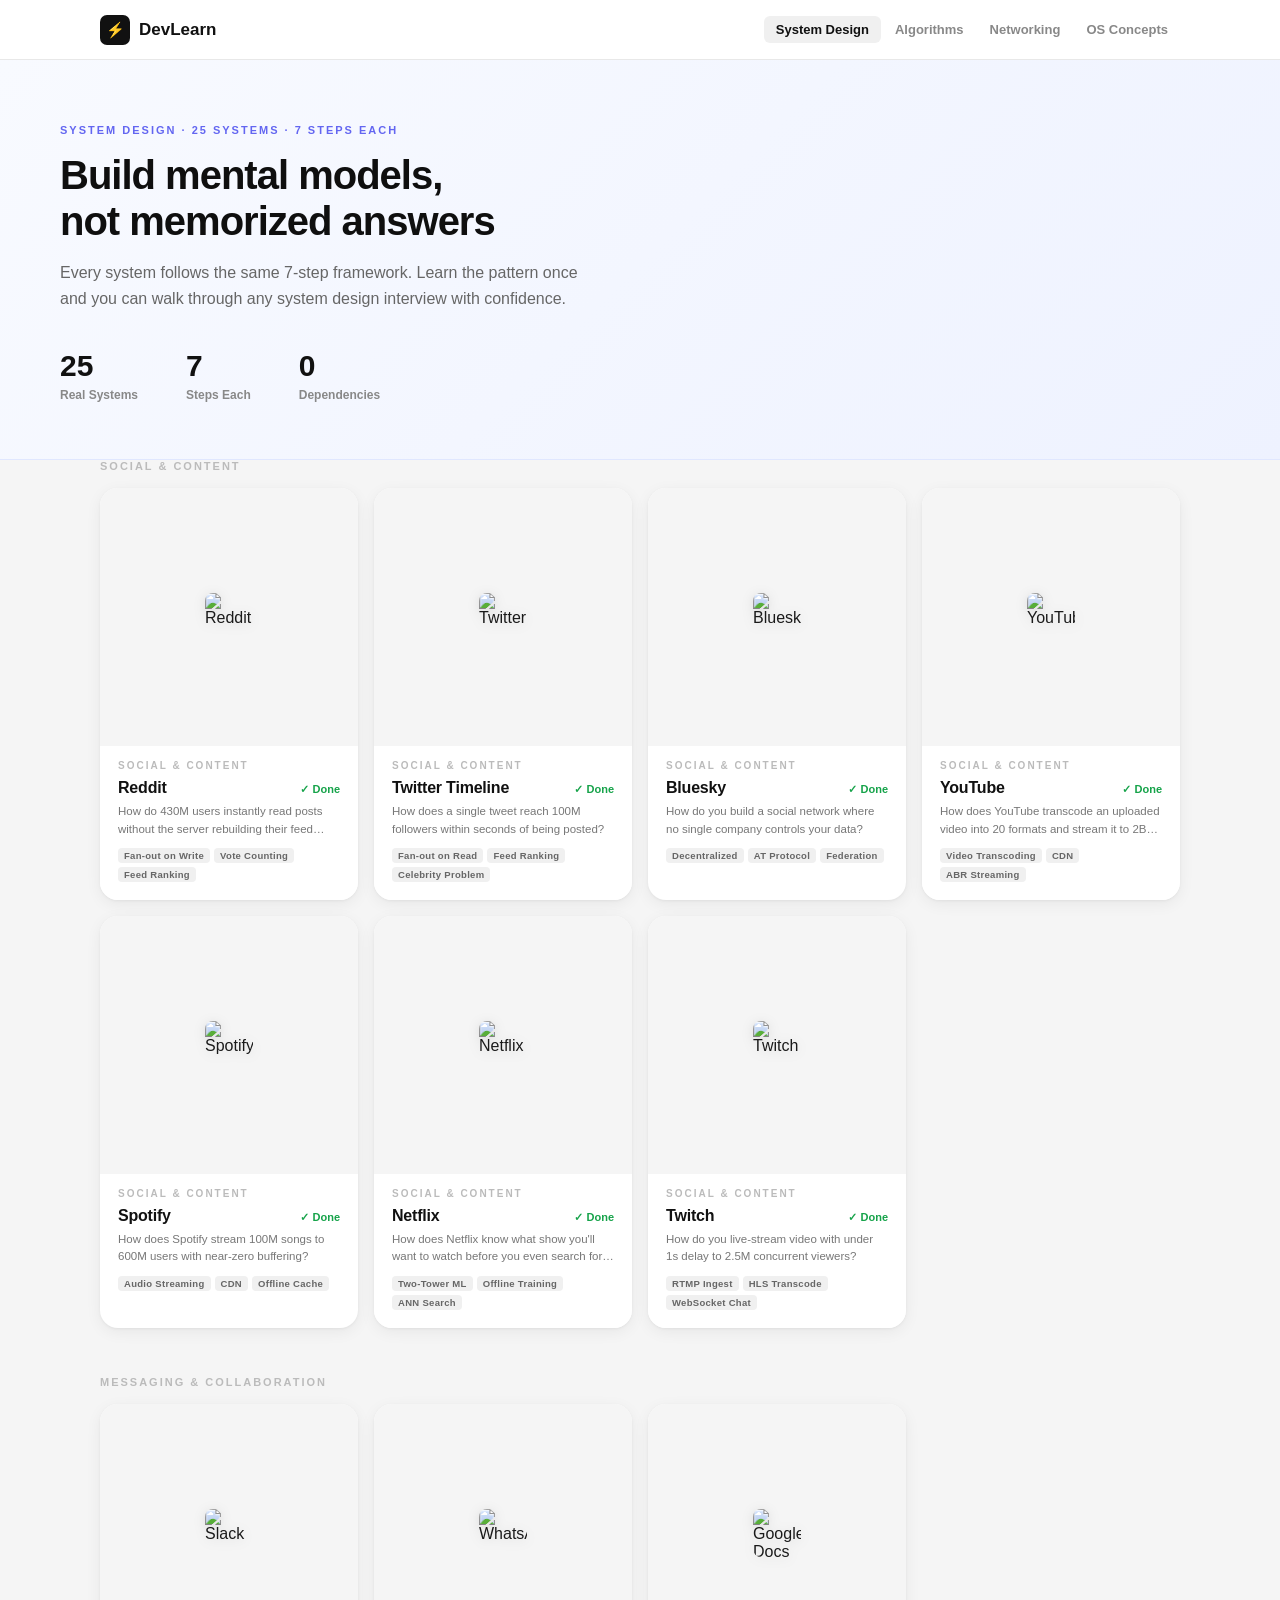
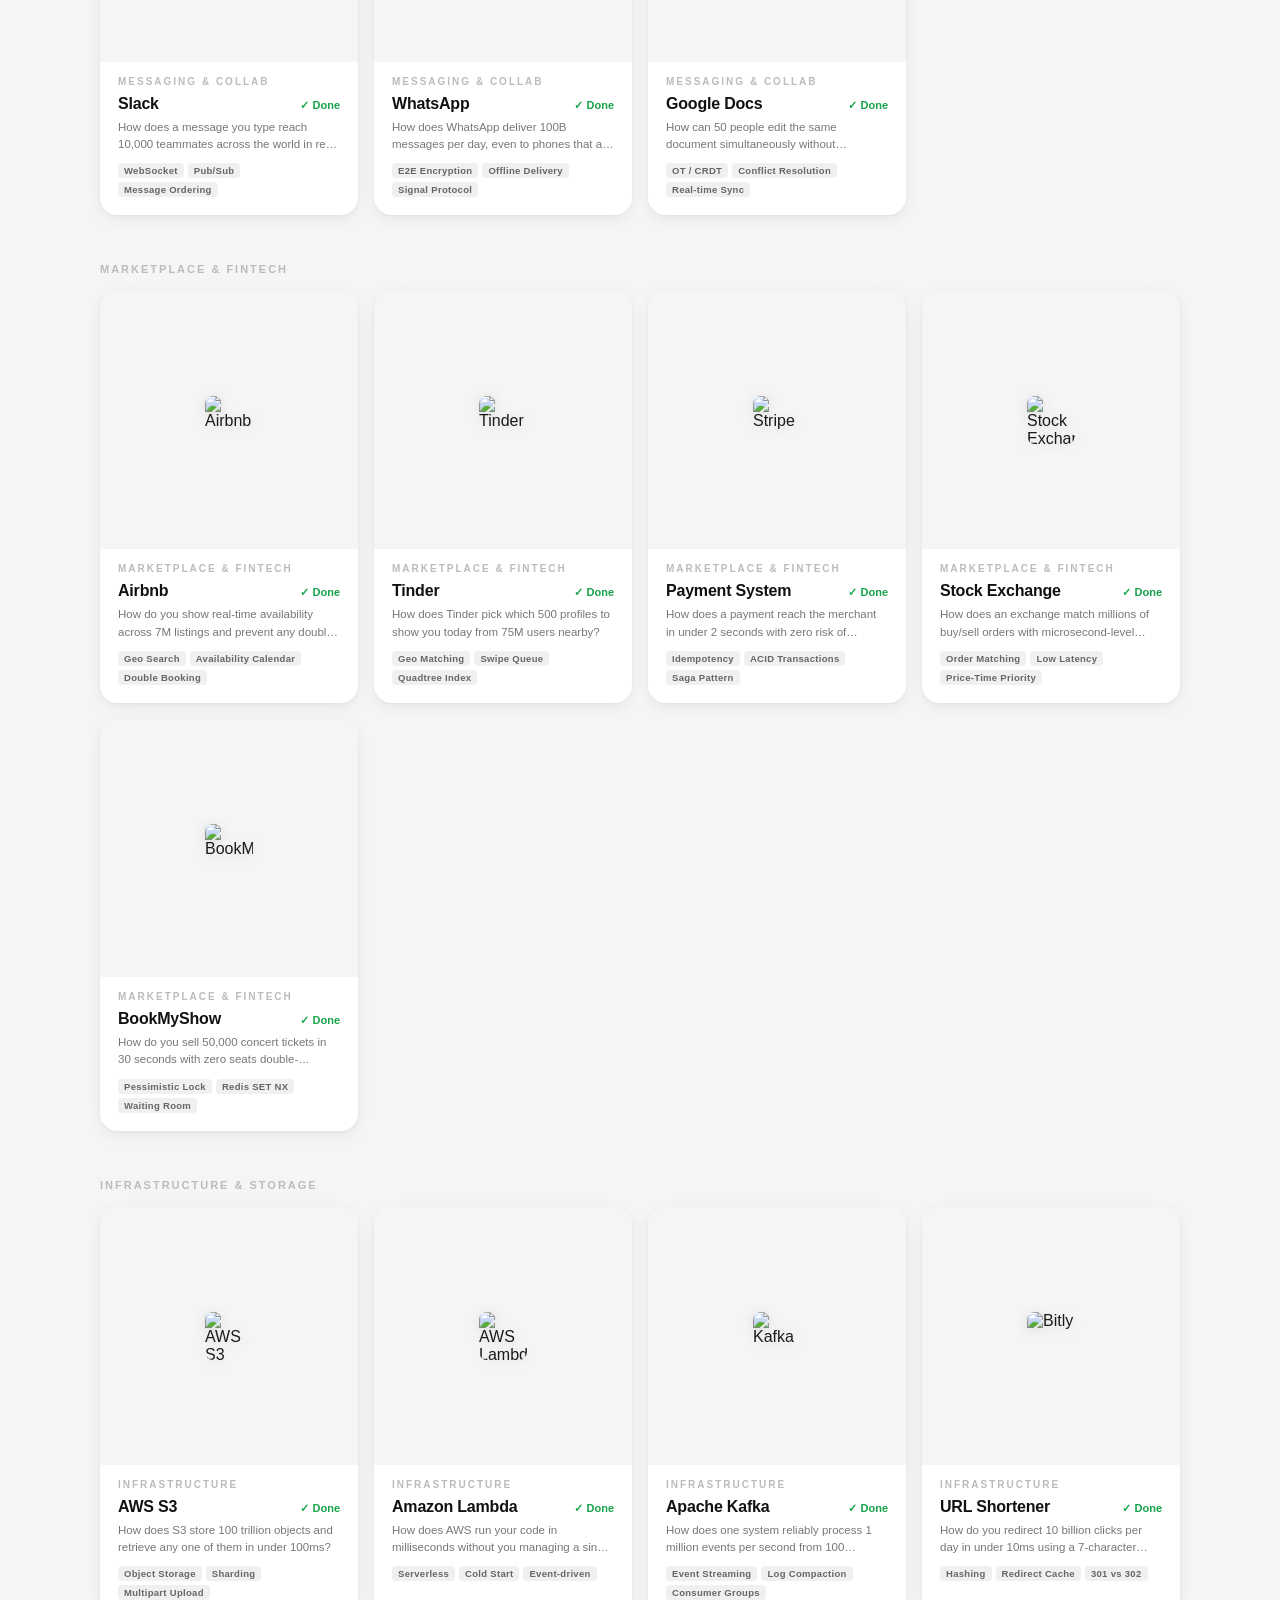
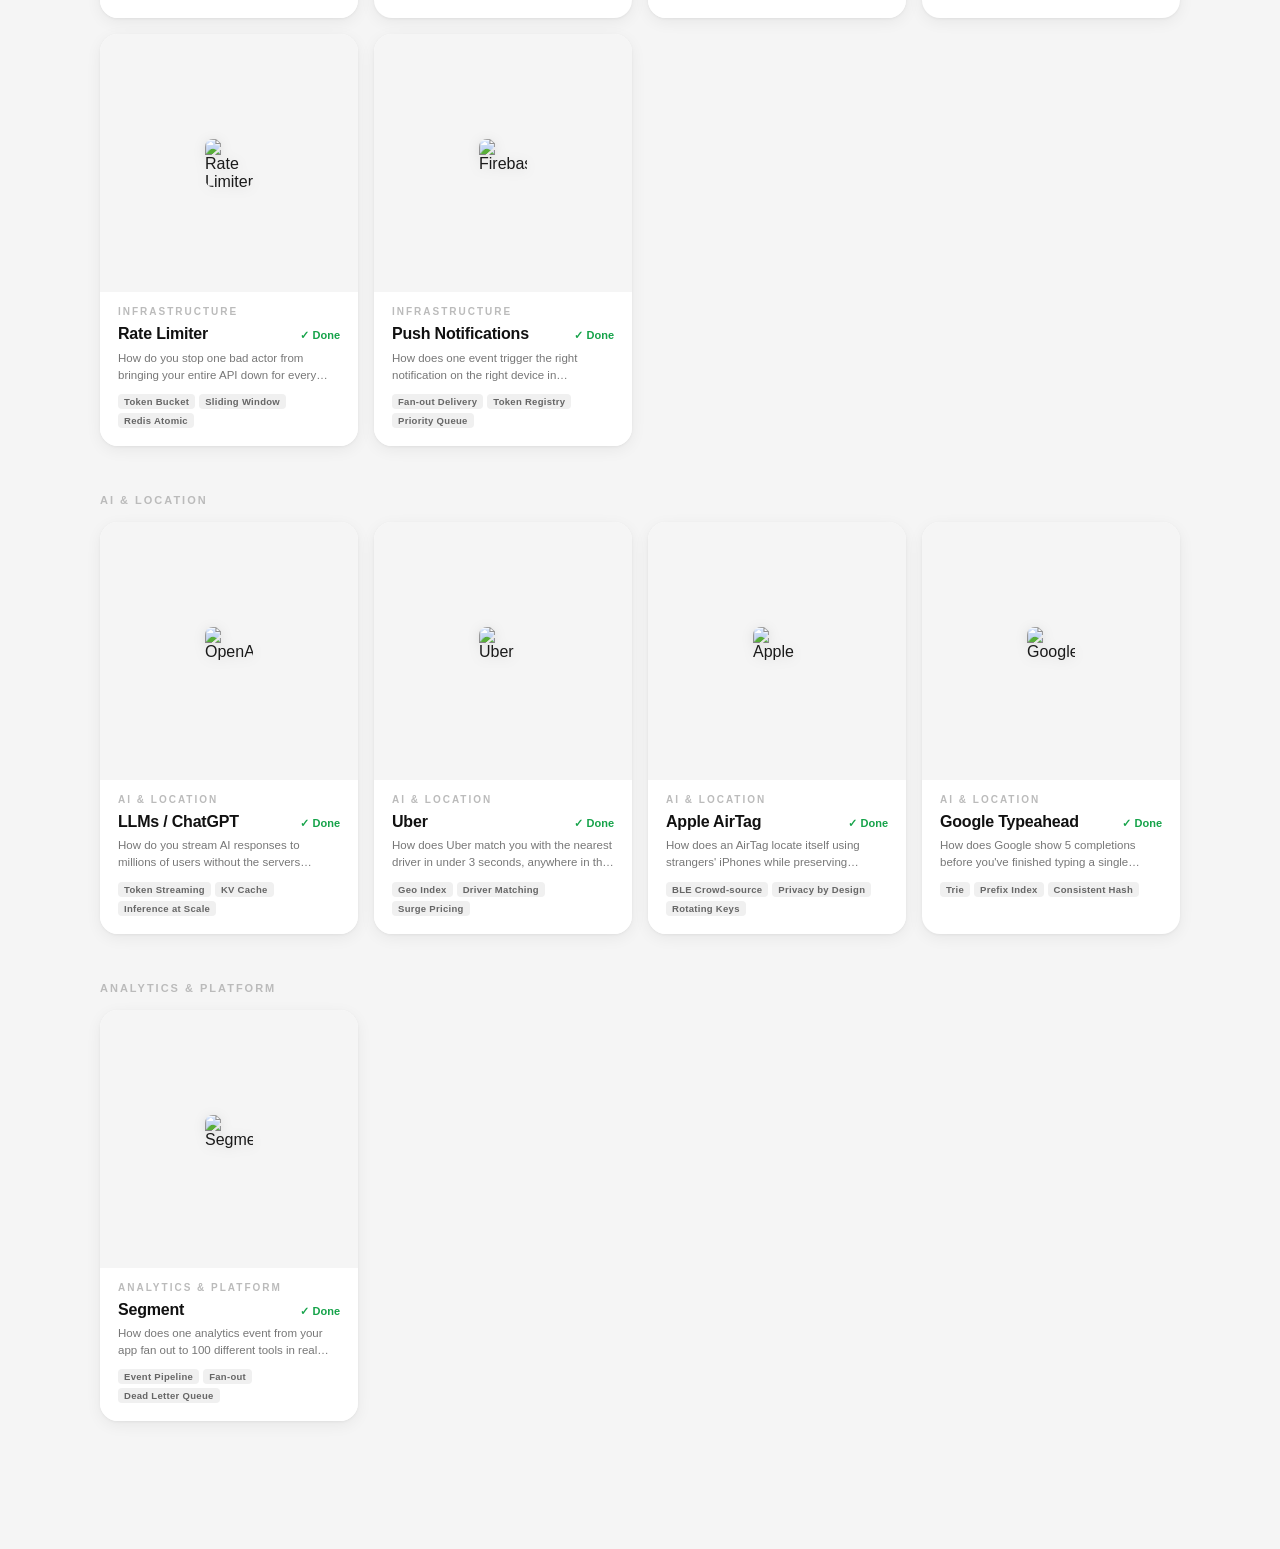
==== index.html @ dc338f75 "Add CP/AP tooltips throughout detail content via DOM TreeWalker Co-Authored-By: Claude Sonnet 4.6 <n" ====
<!DOCTYPE html>
<html lang="en">
<head>
<meta charset="UTF-8">
<meta name="viewport" content="width=device-width, initial-scale=1.0">
<title>DevLearn — System Design</title>
<style>
  * { box-sizing: border-box; margin: 0; padding: 0; }

  body {
    background: #f5f5f5;
    color: #1a1a1a;
    font-family: -apple-system, BlinkMacSystemFont, 'Segoe UI', sans-serif;
    min-height: 100vh;
  }

  /* ── PAGES ── */
  #home-page  { display: block; }
  #detail-page { display: none; }

  /* ── HOME ── */
  .home-header {
    padding: 52px 40px 28px;
    max-width: 1160px;
    margin: 0 auto;
  }
  .home-header h1 {
    font-size: 30px;
    font-weight: 800;
    color: #111;
    margin-bottom: 6px;
    letter-spacing: -0.5px;
  }
  .home-header p { color: #aaa; font-size: 14px; }

  .systems-container {
    max-width: 1160px;
    margin: 0 auto;
    padding: 0 40px 80px;
  }

  /* ── BUSINESS CASE GROUPS ── */
  .biz-group { margin-bottom: 48px; }

  .biz-label {
    font-size: 11px;
    font-weight: 700;
    letter-spacing: 2px;
    text-transform: uppercase;
    color: #bbb;
    margin-bottom: 16px;
  }

  .systems-grid {
    display: grid;
    grid-template-columns: repeat(auto-fill, minmax(220px, 1fr));
    gap: 16px;
  }

  /* ── WEBFLOW-STYLE CARDS ── */
  .system-card {
    background: #fff;
    border-radius: 18px;
    overflow: hidden;
    cursor: pointer;
    transition: transform 0.2s ease, box-shadow 0.2s ease;
    box-shadow: 0 1px 3px rgba(0,0,0,0.05), 0 4px 16px rgba(0,0,0,0.06);
    border: none;
  }
  .system-card:hover {
    transform: translateY(-5px);
    box-shadow: 0 8px 32px rgba(0,0,0,0.13), 0 2px 8px rgba(0,0,0,0.06);
  }

  .card-media {
    width: 100%;
    aspect-ratio: 1 / 1;
    display: flex;
    align-items: center;
    justify-content: center;
    position: relative;
    overflow: hidden;
    background: #f5f5f5 !important;
  }
  .card-media img {
    width: 48px;
    height: 48px;
    object-fit: contain;
    border-radius: 8px;
    filter: drop-shadow(0 2px 6px rgba(0,0,0,0.10));
    transition: transform 0.2s ease;
  }
  .system-card:hover .card-media img {
    transform: scale(1.08);
  }

  .card-body {
    padding: 14px 18px 18px;
    background: #fff;
  }
  .card-cat {
    font-size: 10px;
    font-weight: 700;
    letter-spacing: 2px;
    text-transform: uppercase;
    color: #bbb;
    margin-bottom: 7px;
  }
  .card-row {
    display: flex;
    align-items: baseline;
    justify-content: space-between;
    gap: 8px;
  }
  .card-name {
    font-size: 16px;
    font-weight: 800;
    color: #111;
    letter-spacing: -0.2px;
    line-height: 1.2;
  }
  .card-sub {
    font-size: 11px;
    font-weight: 600;
    color: #bbb;
    white-space: nowrap;
  }
  .system-card.done .card-sub {
    color: #16a34a;
    font-weight: 700;
  }
  .card-tags {
    display: flex;
    flex-wrap: wrap;
    gap: 4px;
    margin-top: 8px;
  }
  .card-tag {
    font-size: 9.5px;
    font-weight: 700;
    letter-spacing: 0.3px;
    color: #666;
    background: #f0f0f0;
    border-radius: 4px;
    padding: 2px 6px;
    white-space: nowrap;
  }

  /* ── DETAIL PAGE ── */
  .detail-header {
    border-bottom: 1px solid #e8e8e8;
    padding: 20px 32px;
    display: flex;
    align-items: center;
    gap: 16px;
    position: sticky;
    top: 0;
    background: #f5f5f5;
    z-index: 10;
  }
  .back-btn {
    background: none;
    border: 1px solid #ddd;
    color: #888;
    font-size: 13px;
    padding: 6px 12px;
    border-radius: 6px;
    cursor: pointer;
    transition: all 0.15s;
  }
  .back-btn:hover { color: #111; border-color: #aaa; }

  .detail-title { font-size: 18px; font-weight: 800; color: #111; }
  .detail-sub   { font-size: 12px; color: #aaa; margin-top: 2px; }

  .detail-body {
    max-width: 780px;
    margin: 0 auto;
    padding: 40px 32px 80px;
  }

  /* ── STEPS ── */
  .steps-list { display: flex; flex-direction: column; gap: 4px; }

  .step-item {
    border: 1px solid #e8e8e8;
    border-radius: 10px;
    overflow: hidden;
    background: #fff;
  }

  .step-header {
    display: flex;
    align-items: center;
    gap: 14px;
    padding: 16px 20px;
    cursor: pointer;
    transition: background 0.15s;
    user-select: none;
  }
  .step-header:hover { background: #fafafa; }

  .step-num {
    width: 26px; height: 26px;
    border-radius: 50%;
    background: #f0f0f0;
    border: 1px solid #e0e0e0;
    display: flex; align-items: center; justify-content: center;
    font-size: 11px;
    font-weight: 700;
    color: #aaa;
    flex-shrink: 0;
  }
  .step-item.active .step-num {
    background: #111;
    color: #fff;
    border-color: #111;
  }

  .step-name { font-size: 14px; font-weight: 600; color: #666; flex: 1; }
  .step-item.active .step-name { color: #111; }
  .step-chevron { color: #ccc; font-size: 12px; transition: transform 0.25s; }
  .step-item.open .step-chevron { transform: rotate(180deg); }

  .step-body {
    display: none;
    padding: 0 20px 24px 60px;
    border-top: 1px solid #f0f0f0;
  }
  .step-item.open .step-body { display: block; padding-top: 20px; }

  /* ── CONTENT STYLES ── */
  .content-section { margin-bottom: 24px; }
  .content-section:last-child { margin-bottom: 0; }

  .content-label {
    font-size: 10px;
    font-weight: 700;
    letter-spacing: 1.5px;
    text-transform: uppercase;
    color: #bbb;
    margin-bottom: 10px;
  }

  .req-list { list-style: none; display: flex; flex-direction: column; gap: 8px; }
  .req-list li {
    font-size: 13.5px;
    color: #555;
    line-height: 1.6;
    padding-left: 14px;
    position: relative;
  }
  .req-list li::before {
    content: '–';
    position: absolute;
    left: 0;
    color: #ccc;
  }
  .req-list li strong { color: #222; font-weight: 600; }

  .nfr-table { width: 100%; border-collapse: collapse; font-size: 13px; }
  .nfr-table td { padding: 8px 12px; border-bottom: 1px solid #f0f0f0; color: #555; vertical-align: top; }
  .nfr-table td:first-child { color: #222; font-weight: 600; width: 180px; }
  .nfr-table tr:last-child td { border-bottom: none; }

  /* ── CAPACITY CALC TABLE ── */
  .cap-calc { display: flex; flex-direction: column; margin-bottom: 14px; }
  .cap-calc-row {
    display: grid;
    grid-template-columns: 130px 1fr auto;
    align-items: baseline;
    gap: 14px;
    padding: 10px 0;
    border-bottom: 1px solid #f3f3f3;
  }
  .cap-calc-row:last-child { border-bottom: none; }
  .cap-calc-label { font-size: 12px; font-weight: 700; color: #333; line-height: 1.4; }
  .cap-calc-math {
    font-size: 11.5px;
    color: #aaa;
    line-height: 1.6;
    font-family: 'SF Mono', 'Fira Code', 'Courier New', monospace;
  }
  .cap-calc-result { font-size: 16px; font-weight: 800; color: #111; white-space: nowrap; text-align: right; }

  .insight-box {
    background: #f8f8f8;
    border: 1px solid #efefef;
    border-left: 2px solid #ccc;
    border-radius: 8px;
    padding: 12px 14px;
    font-size: 13px;
    color: #666;
    margin-top: 12px;
    line-height: 1.6;
  }
  .insight-box strong { color: #222; }

  /* ── HLD GRAPH ── */
  .hld-graph {
    display: flex;
    flex-direction: column;
    align-items: center;
    gap: 0;
  }

  .hld-row {
    display: flex;
    align-items: center;
    justify-content: center;
    gap: 8px;
    width: 100%;
  }

  .hld-node {
    border: 1px solid #e0e0e0;
    border-radius: 8px;
    padding: 8px 14px;
    font-size: 12px;
    font-weight: 600;
    color: #333;
    background: #f8f8f8;
    text-align: center;
    white-space: nowrap;
  }
  .hld-node .node-sub {
    font-size: 10px;
    color: #aaa;
    font-weight: 400;
    margin-top: 2px;
  }

  .hld-node.c-blue   { border-color: #bfdbfe; color: #1d4ed8; background: #eff6ff; }
  .hld-node.c-orange { border-color: #fed7aa; color: #c2410c; background: #fff7ed; }
  .hld-node.c-teal   { border-color: #99f6e4; color: #0f766e; background: #f0fdfa; }
  .hld-node.c-green  { border-color: #bbf7d0; color: #15803d; background: #f0fdf4; }
  .hld-node.c-purple { border-color: #e9d5ff; color: #7e22ce; background: #faf5ff; }
  .hld-node.c-yellow { border-color: #fef08a; color: #a16207; background: #fefce8; }
  .hld-node.c-red    { border-color: #fecaca; color: #b91c1c; background: #fef2f2; }

  .hld-arrow { font-size: 14px; color: #ccc; margin: 4px 0; text-align: center; }
  .hld-sep   { width: 1px; height: 24px; background: #eee; margin: 0 4px; }

  .hld-multi { display: flex; gap: 8px; flex-wrap: wrap; justify-content: center; }

  .layer-name {
    font-size: 9px;
    letter-spacing: 1.5px;
    text-transform: uppercase;
    color: #ccc;
    font-weight: 700;
    margin-bottom: 6px;
    text-align: center;
  }

  /* comm explanation */
  .comm-block { display: flex; flex-direction: column; gap: 10px; margin-top: 8px; }
  .comm-row {
    display: flex;
    align-items: center;
    gap: 8px;
    font-size: 12px;
    color: #666;
  }
  .comm-pill {
    font-size: 10px;
    font-weight: 700;
    padding: 2px 8px;
    border-radius: 20px;
    flex-shrink: 0;
  }
  .sync-pill  { background: #eff6ff; color: #1d4ed8; border: 1px solid #bfdbfe; }
  .async-pill { background: #fefce8; color: #a16207; border: 1px solid #fef08a; }

  /* ── TABS ── */
  .tab-bar {
    display: flex;
    gap: 2px;
    background: #f0f0f0;
    border: 1px solid #e8e8e8;
    border-radius: 8px;
    padding: 3px;
    margin-bottom: 20px;
    width: fit-content;
  }
  .tab-btn {
    background: none;
    border: none;
    color: #aaa;
    font-size: 12px;
    font-weight: 600;
    padding: 6px 14px;
    border-radius: 6px;
    cursor: pointer;
    transition: all 0.15s;
    white-space: nowrap;
  }
  .tab-btn:hover { color: #555; }
  .tab-btn.active { background: #fff; color: #111; box-shadow: 0 1px 3px rgba(0,0,0,0.08); }
  .tab-panel { display: none; }
  .tab-panel.active { display: block; }

  /* ── DB NODES ── */
  .db-node {
    border: 1px solid #e8e8e8;
    border-radius: 10px;
    overflow: hidden;
    background: #fff;
  }
  .db-node-header {
    display: flex;
    align-items: center;
    gap: 8px;
    padding: 10px 14px;
    border-bottom: 1px solid #e8e8e8;
  }
  .db-node-icon { font-size: 14px; }
  .db-node-name { font-size: 13px; font-weight: 700; color: #111; }
  .db-node-body { padding: 6px 0; }
  .db-row {
    display: flex;
    justify-content: space-between;
    align-items: center;
    padding: 5px 14px;
    font-size: 11px;
    color: #555;
    border-bottom: 1px solid #f5f5f5;
    font-family: monospace;
  }
  .db-row:last-child { border-bottom: none; }
  .db-row span { color: #aaa; font-size: 10px; }
  .db-row.pk { background: #fffbeb; }
  .db-row.pk, .db-row.pk span { color: #92400e; }
  .db-row.fk { background: #f0f9ff; }
  .db-row.fk, .db-row.fk span { color: #0369a1; }

  .coming-soon {
    padding: 48px 0;
    text-align: center;
    color: #ccc;
    font-size: 14px;
  }
  .coming-soon span { display: block; font-size: 32px; margin-bottom: 12px; }

  /* ── SITE NAV ── */
  .site-nav {
    position: sticky;
    top: 0;
    z-index: 100;
    background: #fff;
    border-bottom: 1px solid #e8e8e8;
    height: 60px;
  }
  .nav-inner {
    max-width: 1160px;
    margin: 0 auto;
    padding: 0 40px;
    height: 100%;
    display: flex;
    align-items: center;
    justify-content: space-between;
  }
  .nav-logo {
    display: flex;
    align-items: center;
    gap: 9px;
    font-size: 17px;
    font-weight: 800;
    color: #111;
    text-decoration: none;
  }
  .nav-logo-icon {
    width: 30px;
    height: 30px;
    background: #111;
    border-radius: 7px;
    display: flex;
    align-items: center;
    justify-content: center;
    font-size: 15px;
    color: #fff;
    flex-shrink: 0;
  }
  .nav-links { display: flex; gap: 2px; }
  .nav-link {
    font-size: 13px;
    font-weight: 600;
    color: #888;
    padding: 6px 12px;
    border-radius: 6px;
    cursor: pointer;
    text-decoration: none;
    transition: color 0.15s, background 0.15s;
  }
  .nav-link:hover { color: #111; background: #f5f5f5; }
  .nav-link.active { color: #111; background: #f0f0f0; }

  /* ── HERO ── */
  .hero {
    background: linear-gradient(135deg, #f8faff 0%, #eef2ff 100%);
    border-bottom: 1px solid #e0e7ff;
    padding: 64px 40px 56px;
  }
  .hero-inner { max-width: 1160px; margin: 0 auto; }
  .hero-eyebrow {
    font-size: 11px;
    font-weight: 700;
    text-transform: uppercase;
    letter-spacing: 2px;
    color: #6366f1;
    margin-bottom: 16px;
  }
  .hero-title {
    font-size: 40px;
    font-weight: 800;
    color: #0f0f0f;
    letter-spacing: -1px;
    line-height: 1.15;
    margin-bottom: 16px;
    max-width: 620px;
  }
  .hero-sub {
    font-size: 16px;
    color: #666;
    line-height: 1.6;
    max-width: 540px;
    margin-bottom: 40px;
  }
  .hero-stats { display: flex; gap: 48px; }
  .hero-stat {}
  .stat-num {
    font-size: 30px;
    font-weight: 800;
    color: #111;
    display: block;
    line-height: 1;
    margin-bottom: 4px;
  }
  .stat-label { font-size: 12px; color: #888; font-weight: 600; }

  /* ── CARD PROBLEM TEXT ── */
  .card-problem {
    font-size: 11.5px;
    color: #777;
    line-height: 1.5;
    margin: 6px 0 10px;
    display: -webkit-box;
    -webkit-line-clamp: 2;
    -webkit-box-orient: vertical;
    overflow: hidden;
  }

  /* ── DETAIL NAV ── */
  .detail-nav {
    position: sticky;
    top: 60px;
    z-index: 50;
    background: #fafafa;
    border-bottom: 1px solid #e8e8e8;
    padding: 14px 32px;
    display: flex;
    align-items: center;
    gap: 14px;
    height: 54px;
  }
  .detail-breadcrumb {
    font-size: 12px;
    color: #aaa;
  }
  .detail-breadcrumb .bc-sep { margin: 0 6px; }
  .detail-breadcrumb .bc-current { color: #333; font-weight: 600; }

  /* ── DETAIL SIDEBAR LAYOUT ── */
  .detail-layout {
    display: flex;
    min-height: calc(100vh - 114px);
    background: #f5f5f5;
  }

  .detail-sidebar {
    width: 256px;
    flex-shrink: 0;
    border-right: 1px solid #e8e8e8;
    background: #fff;
    position: sticky;
    top: 114px;
    height: calc(100vh - 114px);
    overflow-y: auto;
    display: flex;
    flex-direction: column;
  }

  .sidebar-header {
    padding: 24px 20px 16px;
    border-bottom: 1px solid #f0f0f0;
  }
  .sidebar-sys-name {
    font-size: 16px;
    font-weight: 800;
    color: #111;
    margin-bottom: 8px;
    letter-spacing: -0.3px;
    line-height: 1.2;
  }
  .sidebar-problem {
    font-size: 11.5px;
    color: #888;
    line-height: 1.5;
    font-style: italic;
  }

  .sidebar-steps-label {
    padding: 16px 20px 8px;
    font-size: 10px;
    font-weight: 700;
    text-transform: uppercase;
    letter-spacing: 1.5px;
    color: #ccc;
  }

  .sidebar-steps { flex: 1; }

  .sidebar-step {
    display: flex;
    align-items: center;
    gap: 12px;
    padding: 10px 20px;
    cursor: pointer;
    transition: background 0.12s;
    border-left: 3px solid transparent;
    user-select: none;
  }
  .sidebar-step:hover { background: #f8f8f8; }
  .sidebar-step.active {
    background: #f0f0ff;
    border-left-color: #6366f1;
  }
  .sidebar-step-num {
    width: 22px;
    height: 22px;
    border-radius: 50%;
    background: #f0f0f0;
    font-size: 10px;
    font-weight: 700;
    display: flex;
    align-items: center;
    justify-content: center;
    color: #aaa;
    flex-shrink: 0;
    transition: background 0.12s, color 0.12s;
  }
  .sidebar-step.active .sidebar-step-num {
    background: #6366f1;
    color: #fff;
  }
  .sidebar-step-name {
    font-size: 12.5px;
    font-weight: 600;
    color: #777;
    line-height: 1.3;
    transition: color 0.12s;
  }
  .sidebar-step.active .sidebar-step-name { color: #111; font-weight: 700; }

  /* ── DETAIL CONTENT ── */
  .detail-content {
    flex: 1;
    min-width: 0;
    padding: 40px 52px 80px;
    max-width: 900px;
    background: #fff;
    margin: 16px 16px 16px 0;
    border-radius: 12px;
    border: 1px solid #e8e8e8;
    align-self: flex-start;
  }

  .content-step-meta {
    font-size: 11px;
    font-weight: 700;
    text-transform: uppercase;
    letter-spacing: 1.5px;
    color: #6366f1;
    margin-bottom: 8px;
  }
  .content-step-title {
    font-size: 24px;
    font-weight: 800;
    color: #111;
    letter-spacing: -0.4px;
    margin-bottom: 28px;
    padding-bottom: 20px;
    border-bottom: 1px solid #f0f0f0;
    line-height: 1.2;
  }

  /* ── RESPONSIVE ── */
  @media (max-width: 768px) {
    .site-nav .nav-links { display: none; }
    .hero { padding: 40px 20px 36px; }
    .hero-title { font-size: 28px; }
    .hero-stats { gap: 28px; }
    .systems-container { padding: 0 16px 60px; }
    .detail-layout { flex-direction: column; }
    .detail-sidebar {
      width: 100%;
      position: static;
      height: auto;
      border-right: none;
      border-bottom: 1px solid #e8e8e8;
    }
    .detail-content { margin: 8px; padding: 24px 20px 60px; }
    .nav-inner { padding: 0 20px; }
  }

  /* ── CAP TOOLTIPS ── */
  .cap-tt {
    display: inline-block;
    position: relative;
    border-bottom: 1.5px dashed #6366f1;
    color: #6366f1;
    font-weight: 700;
    cursor: help;
  }
  .cap-tt .cap-tip {
    visibility: hidden;
    opacity: 0;
    pointer-events: none;
    position: absolute;
    bottom: calc(100% + 10px);
    left: 50%;
    transform: translateX(-50%);
    width: 280px;
    background: #1e293b;
    color: #e2e8f0;
    border-radius: 10px;
    padding: 12px 14px;
    font-size: 12px;
    line-height: 1.6;
    font-weight: 400;
    font-style: normal;
    text-align: left;
    z-index: 9999;
    box-shadow: 0 8px 24px rgba(0,0,0,0.3);
    transition: opacity 0.15s ease, visibility 0.15s ease;
    white-space: normal;
  }
  .cap-tt .cap-tip::after {
    content: '';
    position: absolute;
    top: 100%;
    left: 50%;
    transform: translateX(-50%);
    border: 7px solid transparent;
    border-top-color: #1e293b;
  }
  .cap-tt:hover .cap-tip {
    visibility: visible;
    opacity: 1;
  }
  .cap-tip-head { font-size: 12px; font-weight: 700; color: #fff; margin-bottom: 6px; display: block; }
  .cap-tip-row { display: flex; gap: 6px; margin-bottom: 3px; font-size: 11px; }
  .cap-tip-label { color: #94a3b8; min-width: 70px; flex-shrink: 0; }
  .cap-tip-val { color: #e2e8f0; }
  .cap-tip-eg { margin-top: 8px; padding-top: 8px; border-top: 1px solid #334155; font-size: 11px; color: #94a3b8; }
</style>
</head>
<body>

<!-- ══════════════ SITE NAV ══════════════ -->
<nav class="site-nav">
  <div class="nav-inner">
    <a class="nav-logo">
      <div class="nav-logo-icon">⚡</div>
      DevLearn
    </a>
    <div class="nav-links">
      <a class="nav-link active">System Design</a>
      <a class="nav-link">Algorithms</a>
      <a class="nav-link">Networking</a>
      <a class="nav-link">OS Concepts</a>
    </div>
  </div>
</nav>

<!-- ══════════════ HOME PAGE ══════════════ -->
<div id="home-page">
  <div class="hero">
    <div class="hero-inner">
      <div class="hero-eyebrow">System Design · 25 Systems · 7 Steps Each</div>
      <h1 class="hero-title">Build mental models,<br>not memorized answers</h1>
      <p class="hero-sub">Every system follows the same 7-step framework. Learn the pattern once and you can walk through any system design interview with confidence.</p>
      <div class="hero-stats">
        <div class="hero-stat"><span class="stat-num">25</span><span class="stat-label">Real Systems</span></div>
        <div class="hero-stat"><span class="stat-num">7</span><span class="stat-label">Steps Each</span></div>
        <div class="hero-stat"><span class="stat-num">0</span><span class="stat-label">Dependencies</span></div>
      </div>
    </div>
  </div>

  <div class="systems-container">

    <!-- ── Social & Content ── -->
    <div class="biz-group">
      <div class="biz-label">Social &amp; Content</div>
      <div class="systems-grid">

        <div class="system-card done" onclick="openSystem('reddit')">
          <div class="card-media" style="background:#FF4500;">
            <img src="https://www.google.com/s2/favicons?domain=reddit.com&sz=64" alt="Reddit">
          </div>
          <div class="card-body">
            <div class="card-cat">Social &amp; Content</div>
            <div class="card-row">
              <div class="card-name">Reddit</div>
              <div class="card-sub">✓ Done</div>
            </div>
            <div class="card-problem">How do 430M users instantly read posts without the server rebuilding their feed each time?</div>
            <div class="card-tags"><span class="card-tag">Fan-out on Write</span><span class="card-tag">Vote Counting</span><span class="card-tag">Feed Ranking</span></div>
          </div>
        </div>

        <div class="system-card done" onclick="openSystem('twitter')">
          <div class="card-media" style="background:#111111;">
            <img src="https://www.google.com/s2/favicons?domain=x.com&sz=64" alt="Twitter">
          </div>
          <div class="card-body">
            <div class="card-cat">Social &amp; Content</div>
            <div class="card-row">
              <div class="card-name">Twitter Timeline</div>
              <div class="card-sub">✓ Done</div>
            </div>
            <div class="card-problem">How does a single tweet reach 100M followers within seconds of being posted?</div>
            <div class="card-tags"><span class="card-tag">Fan-out on Read</span><span class="card-tag">Feed Ranking</span><span class="card-tag">Celebrity Problem</span></div>
          </div>
        </div>

        <div class="system-card done" onclick="openSystem('bluesky')">
          <div class="card-media" style="background:#0085FF;">
            <img src="https://www.google.com/s2/favicons?domain=bsky.app&sz=64" alt="Bluesky">
          </div>
          <div class="card-body">
            <div class="card-cat">Social &amp; Content</div>
            <div class="card-row">
              <div class="card-name">Bluesky</div>
              <div class="card-sub">✓ Done</div>
            </div>
            <div class="card-problem">How do you build a social network where no single company controls your data?</div>
            <div class="card-tags"><span class="card-tag">Decentralized</span><span class="card-tag">AT Protocol</span><span class="card-tag">Federation</span></div>
          </div>
        </div>

        <div class="system-card done" onclick="openSystem('youtube')">
          <div class="card-media" style="background:#FF0000;">
            <img src="https://www.google.com/s2/favicons?domain=youtube.com&sz=64" alt="YouTube">
          </div>
          <div class="card-body">
            <div class="card-cat">Social &amp; Content</div>
            <div class="card-row">
              <div class="card-name">YouTube</div>
              <div class="card-sub">✓ Done</div>
            </div>
            <div class="card-problem">How does YouTube transcode an uploaded video into 20 formats and stream it to 2B users?</div>
            <div class="card-tags"><span class="card-tag">Video Transcoding</span><span class="card-tag">CDN</span><span class="card-tag">ABR Streaming</span></div>
          </div>
        </div>

        <div class="system-card done" onclick="openSystem('spotify')">
          <div class="card-media" style="background:#1DB954;">
            <img src="https://www.google.com/s2/favicons?domain=spotify.com&sz=64" alt="Spotify">
          </div>
          <div class="card-body">
            <div class="card-cat">Social &amp; Content</div>
            <div class="card-row">
              <div class="card-name">Spotify</div>
              <div class="card-sub">✓ Done</div>
            </div>
            <div class="card-problem">How does Spotify stream 100M songs to 600M users with near-zero buffering?</div>
            <div class="card-tags"><span class="card-tag">Audio Streaming</span><span class="card-tag">CDN</span><span class="card-tag">Offline Cache</span></div>
          </div>
        </div>

        <div class="system-card done" onclick="openSystem('netflix')">
          <div class="card-media" style="background:#E50914;">
            <img src="https://www.google.com/s2/favicons?domain=netflix.com&sz=64" alt="Netflix">
          </div>
          <div class="card-body">
            <div class="card-cat">Social &amp; Content</div>
            <div class="card-row">
              <div class="card-name">Netflix</div>
              <div class="card-sub">✓ Done</div>
            </div>
            <div class="card-problem">How does Netflix know what show you'll want to watch before you even search for it?</div>
            <div class="card-tags"><span class="card-tag">Two-Tower ML</span><span class="card-tag">Offline Training</span><span class="card-tag">ANN Search</span></div>
          </div>
        </div>

        <div class="system-card done" onclick="openSystem('twitch')">
          <div class="card-media" style="background:#9146FF;">
            <img src="https://www.google.com/s2/favicons?domain=twitch.tv&sz=64" alt="Twitch">
          </div>
          <div class="card-body">
            <div class="card-cat">Social &amp; Content</div>
            <div class="card-row">
              <div class="card-name">Twitch</div>
              <div class="card-sub">✓ Done</div>
            </div>
            <div class="card-problem">How do you live-stream video with under 1s delay to 2.5M concurrent viewers?</div>
            <div class="card-tags"><span class="card-tag">RTMP Ingest</span><span class="card-tag">HLS Transcode</span><span class="card-tag">WebSocket Chat</span></div>
          </div>
        </div>

      </div>
    </div>

    <!-- ── Messaging & Collaboration ── -->
    <div class="biz-group">
      <div class="biz-label">Messaging &amp; Collaboration</div>
      <div class="systems-grid">

        <div class="system-card done" onclick="openSystem('slack')">
          <div class="card-media" style="background:#4A154B;">
            <img src="https://www.google.com/s2/favicons?domain=slack.com&sz=64" alt="Slack">
          </div>
          <div class="card-body">
            <div class="card-cat">Messaging &amp; Collab</div>
            <div class="card-row">
              <div class="card-name">Slack</div>
              <div class="card-sub">✓ Done</div>
            </div>
            <div class="card-problem">How does a message you type reach 10,000 teammates across the world in real time?</div>
            <div class="card-tags"><span class="card-tag">WebSocket</span><span class="card-tag">Pub/Sub</span><span class="card-tag">Message Ordering</span></div>
          </div>
        </div>

        <div class="system-card done" onclick="openSystem('whatsapp')">
          <div class="card-media" style="background:#25D366;">
            <img src="https://www.google.com/s2/favicons?domain=whatsapp.com&sz=64" alt="WhatsApp">
          </div>
          <div class="card-body">
            <div class="card-cat">Messaging &amp; Collab</div>
            <div class="card-row">
              <div class="card-name">WhatsApp</div>
              <div class="card-sub">✓ Done</div>
            </div>
            <div class="card-problem">How does WhatsApp deliver 100B messages per day, even to phones that are offline?</div>
            <div class="card-tags"><span class="card-tag">E2E Encryption</span><span class="card-tag">Offline Delivery</span><span class="card-tag">Signal Protocol</span></div>
          </div>
        </div>

        <div class="system-card done" onclick="openSystem('googledocs')">
          <div class="card-media" style="background:#1A73E8;">
            <img src="https://www.google.com/s2/favicons?domain=docs.google.com&sz=64" alt="Google Docs">
          </div>
          <div class="card-body">
            <div class="card-cat">Messaging &amp; Collab</div>
            <div class="card-row">
              <div class="card-name">Google Docs</div>
              <div class="card-sub">✓ Done</div>
            </div>
            <div class="card-problem">How can 50 people edit the same document simultaneously without overwriting each other?</div>
            <div class="card-tags"><span class="card-tag">OT / CRDT</span><span class="card-tag">Conflict Resolution</span><span class="card-tag">Real-time Sync</span></div>
          </div>
        </div>

      </div>
    </div>

    <!-- ── Marketplace & Fintech ── -->
    <div class="biz-group">
      <div class="biz-label">Marketplace &amp; Fintech</div>
      <div class="systems-grid">

        <div class="system-card done" onclick="openSystem('airbnb')">
          <div class="card-media" style="background:#FF5A5F;">
            <img src="https://www.google.com/s2/favicons?domain=airbnb.com&sz=64" alt="Airbnb">
          </div>
          <div class="card-body">
            <div class="card-cat">Marketplace &amp; Fintech</div>
            <div class="card-row">
              <div class="card-name">Airbnb</div>
              <div class="card-sub">✓ Done</div>
            </div>
            <div class="card-problem">How do you show real-time availability across 7M listings and prevent any double-booking?</div>
            <div class="card-tags"><span class="card-tag">Geo Search</span><span class="card-tag">Availability Calendar</span><span class="card-tag">Double Booking</span></div>
          </div>
        </div>

        <div class="system-card done" onclick="openSystem('tinder')">
          <div class="card-media" style="background:#FE3C72;">
            <img src="https://www.google.com/s2/favicons?domain=tinder.com&sz=64" alt="Tinder">
          </div>
          <div class="card-body">
            <div class="card-cat">Marketplace &amp; Fintech</div>
            <div class="card-row">
              <div class="card-name">Tinder</div>
              <div class="card-sub">✓ Done</div>
            </div>
            <div class="card-problem">How does Tinder pick which 500 profiles to show you today from 75M users nearby?</div>
            <div class="card-tags"><span class="card-tag">Geo Matching</span><span class="card-tag">Swipe Queue</span><span class="card-tag">Quadtree Index</span></div>
          </div>
        </div>

        <div class="system-card done" onclick="openSystem('payment')">
          <div class="card-media" style="background:#635BFF;">
            <img src="https://www.google.com/s2/favicons?domain=stripe.com&sz=64" alt="Stripe">
          </div>
          <div class="card-body">
            <div class="card-cat">Marketplace &amp; Fintech</div>
            <div class="card-row">
              <div class="card-name">Payment System</div>
              <div class="card-sub">✓ Done</div>
            </div>
            <div class="card-problem">How does a payment reach the merchant in under 2 seconds with zero risk of charging twice?</div>
            <div class="card-tags"><span class="card-tag">Idempotency</span><span class="card-tag">ACID Transactions</span><span class="card-tag">Saga Pattern</span></div>
          </div>
        </div>

        <div class="system-card done" onclick="openSystem('stockexchange')">
          <div class="card-media" style="background:#1C2951;">
            <img src="https://www.google.com/s2/favicons?domain=nyse.com&sz=64" alt="Stock Exchange">
          </div>
          <div class="card-body">
            <div class="card-cat">Marketplace &amp; Fintech</div>
            <div class="card-row">
              <div class="card-name">Stock Exchange</div>
              <div class="card-sub">✓ Done</div>
            </div>
            <div class="card-problem">How does an exchange match millions of buy/sell orders with microsecond-level precision?</div>
            <div class="card-tags"><span class="card-tag">Order Matching</span><span class="card-tag">Low Latency</span><span class="card-tag">Price-Time Priority</span></div>
          </div>
        </div>

        <div class="system-card done" onclick="openSystem('bookmyshow')">
          <div class="card-media" style="background:#E31837;">
            <img src="https://www.google.com/s2/favicons?domain=bookmyshow.com&sz=64" alt="BookMyShow">
          </div>
          <div class="card-body">
            <div class="card-cat">Marketplace &amp; Fintech</div>
            <div class="card-row">
              <div class="card-name">BookMyShow</div>
              <div class="card-sub">✓ Done</div>
            </div>
            <div class="card-problem">How do you sell 50,000 concert tickets in 30 seconds with zero seats double-booked?</div>
            <div class="card-tags"><span class="card-tag">Pessimistic Lock</span><span class="card-tag">Redis SET NX</span><span class="card-tag">Waiting Room</span></div>
          </div>
        </div>

      </div>
    </div>

    <!-- ── Infrastructure & Storage ── -->
    <div class="biz-group">
      <div class="biz-label">Infrastructure &amp; Storage</div>
      <div class="systems-grid">

        <div class="system-card done" onclick="openSystem('s3')">
          <div class="card-media" style="background:#FF9900;">
            <img src="https://www.google.com/s2/favicons?domain=aws.amazon.com&sz=64" alt="AWS S3">
          </div>
          <div class="card-body">
            <div class="card-cat">Infrastructure</div>
            <div class="card-row">
              <div class="card-name">AWS S3</div>
              <div class="card-sub">✓ Done</div>
            </div>
            <div class="card-problem">How does S3 store 100 trillion objects and retrieve any one of them in under 100ms?</div>
            <div class="card-tags"><span class="card-tag">Object Storage</span><span class="card-tag">Sharding</span><span class="card-tag">Multipart Upload</span></div>
          </div>
        </div>

        <div class="system-card done" onclick="openSystem('lambda')">
          <div class="card-media" style="background:#232F3E;">
            <img src="https://www.google.com/s2/favicons?domain=aws.amazon.com&sz=64" alt="AWS Lambda">
          </div>
          <div class="card-body">
            <div class="card-cat">Infrastructure</div>
            <div class="card-row">
              <div class="card-name">Amazon Lambda</div>
              <div class="card-sub">✓ Done</div>
            </div>
            <div class="card-problem">How does AWS run your code in milliseconds without you managing a single server?</div>
            <div class="card-tags"><span class="card-tag">Serverless</span><span class="card-tag">Cold Start</span><span class="card-tag">Event-driven</span></div>
          </div>
        </div>

        <div class="system-card done" onclick="openSystem('kafka')">
          <div class="card-media" style="background:#F5A623;">
            <img src="https://www.google.com/s2/favicons?domain=confluent.io&sz=64" alt="Kafka">
          </div>
          <div class="card-body">
            <div class="card-cat">Infrastructure</div>
            <div class="card-row">
              <div class="card-name">Apache Kafka</div>
              <div class="card-sub">✓ Done</div>
            </div>
            <div class="card-problem">How does one system reliably process 1 million events per second from 100 producers?</div>
            <div class="card-tags"><span class="card-tag">Event Streaming</span><span class="card-tag">Log Compaction</span><span class="card-tag">Consumer Groups</span></div>
          </div>
        </div>

        <div class="system-card done" onclick="openSystem('urlshortener')">
          <div class="card-media" style="background:#EB4A1E;">
            <img src="https://www.google.com/s2/favicons?domain=bitly.com&sz=64" alt="Bitly">
          </div>
          <div class="card-body">
            <div class="card-cat">Infrastructure</div>
            <div class="card-row">
              <div class="card-name">URL Shortener</div>
              <div class="card-sub">✓ Done</div>
            </div>
            <div class="card-problem">How do you redirect 10 billion clicks per day in under 10ms using a 7-character code?</div>
            <div class="card-tags"><span class="card-tag">Hashing</span><span class="card-tag">Redirect Cache</span><span class="card-tag">301 vs 302</span></div>
          </div>
        </div>

        <div class="system-card done" onclick="openSystem('ratelimiter')">
          <div class="card-media" style="background:#0F172A;">
            <img src="https://www.google.com/s2/favicons?domain=nginx.com&sz=64" alt="Rate Limiter">
          </div>
          <div class="card-body">
            <div class="card-cat">Infrastructure</div>
            <div class="card-row">
              <div class="card-name">Rate Limiter</div>
              <div class="card-sub">✓ Done</div>
            </div>
            <div class="card-problem">How do you stop one bad actor from bringing your entire API down for every user?</div>
            <div class="card-tags"><span class="card-tag">Token Bucket</span><span class="card-tag">Sliding Window</span><span class="card-tag">Redis Atomic</span></div>
          </div>
        </div>

        <div class="system-card done" onclick="openSystem('notifications')">
          <div class="card-media" style="background:#FBBC04;">
            <img src="https://www.google.com/s2/favicons?domain=firebase.google.com&sz=64" alt="Firebase">
          </div>
          <div class="card-body">
            <div class="card-cat">Infrastructure</div>
            <div class="card-row">
              <div class="card-name">Push Notifications</div>
              <div class="card-sub">✓ Done</div>
            </div>
            <div class="card-problem">How does one event trigger the right notification on the right device in milliseconds?</div>
            <div class="card-tags"><span class="card-tag">Fan-out Delivery</span><span class="card-tag">Token Registry</span><span class="card-tag">Priority Queue</span></div>
          </div>
        </div>

      </div>
    </div>

    <!-- ── AI & Location ── -->
    <div class="biz-group">
      <div class="biz-label">AI &amp; Location</div>
      <div class="systems-grid">

        <div class="system-card done" onclick="openSystem('chatgpt')">
          <div class="card-media" style="background:#10A37F;">
            <img src="https://www.google.com/s2/favicons?domain=openai.com&sz=64" alt="OpenAI">
          </div>
          <div class="card-body">
            <div class="card-cat">AI &amp; Location</div>
            <div class="card-row">
              <div class="card-name">LLMs / ChatGPT</div>
              <div class="card-sub">✓ Done</div>
            </div>
            <div class="card-problem">How do you stream AI responses to millions of users without the servers collapsing?</div>
            <div class="card-tags"><span class="card-tag">Token Streaming</span><span class="card-tag">KV Cache</span><span class="card-tag">Inference at Scale</span></div>
          </div>
        </div>

        <div class="system-card done" onclick="openSystem('uber')">
          <div class="card-media" style="background:#09091A;">
            <img src="https://www.google.com/s2/favicons?domain=uber.com&sz=64" alt="Uber">
          </div>
          <div class="card-body">
            <div class="card-cat">AI &amp; Location</div>
            <div class="card-row">
              <div class="card-name">Uber</div>
              <div class="card-sub">✓ Done</div>
            </div>
            <div class="card-problem">How does Uber match you with the nearest driver in under 3 seconds, anywhere in the world?</div>
            <div class="card-tags"><span class="card-tag">Geo Index</span><span class="card-tag">Driver Matching</span><span class="card-tag">Surge Pricing</span></div>
          </div>
        </div>

        <div class="system-card done" onclick="openSystem('airtag')">
          <div class="card-media" style="background:#0071E3;">
            <img src="https://www.google.com/s2/favicons?domain=apple.com&sz=64" alt="Apple">
          </div>
          <div class="card-body">
            <div class="card-cat">AI &amp; Location</div>
            <div class="card-row">
              <div class="card-name">Apple AirTag</div>
              <div class="card-sub">✓ Done</div>
            </div>
            <div class="card-problem">How does an AirTag locate itself using strangers' iPhones while preserving everyone's privacy?</div>
            <div class="card-tags"><span class="card-tag">BLE Crowd-source</span><span class="card-tag">Privacy by Design</span><span class="card-tag">Rotating Keys</span></div>
          </div>
        </div>

        <div class="system-card done" onclick="openSystem('typeahead')">
          <div class="card-media" style="background:#4285F4;">
            <img src="https://www.google.com/s2/favicons?domain=google.com&sz=64" alt="Google">
          </div>
          <div class="card-body">
            <div class="card-cat">AI &amp; Location</div>
            <div class="card-row">
              <div class="card-name">Google Typeahead</div>
              <div class="card-sub">✓ Done</div>
            </div>
            <div class="card-problem">How does Google show 5 completions before you've finished typing a single word?</div>
            <div class="card-tags"><span class="card-tag">Trie</span><span class="card-tag">Prefix Index</span><span class="card-tag">Consistent Hash</span></div>
          </div>
        </div>

      </div>
    </div>

    <!-- ── Analytics & Platform ── -->
    <div class="biz-group">
      <div class="biz-label">Analytics &amp; Platform</div>
      <div class="systems-grid">

        <div class="system-card done" onclick="openSystem('segment')">
          <div class="card-media" style="background:#52BD95;">
            <img src="https://www.google.com/s2/favicons?domain=segment.com&sz=64" alt="Segment">
          </div>
          <div class="card-body">
            <div class="card-cat">Analytics &amp; Platform</div>
            <div class="card-row">
              <div class="card-name">Segment</div>
              <div class="card-sub">✓ Done</div>
            </div>
            <div class="card-problem">How does one analytics event from your app fan out to 100 different tools in real time?</div>
            <div class="card-tags"><span class="card-tag">Event Pipeline</span><span class="card-tag">Fan-out</span><span class="card-tag">Dead Letter Queue</span></div>
          </div>
        </div>

      </div>
    </div>

  </div>
</div>

<!-- ══════════════ DETAIL PAGE ══════════════ -->
<div id="detail-page">
  <div class="detail-nav">
    <button class="back-btn" onclick="goHome()">← Back</button>
    <div class="detail-breadcrumb">
      CS <span class="bc-sep">›</span>
      System Design <span class="bc-sep">›</span>
      <span class="bc-current" id="detail-breadcrumb-name"></span>
    </div>
  </div>
  <div class="detail-layout">
    <div class="detail-sidebar" id="detail-sidebar"></div>
    <div class="detail-content" id="detail-content"></div>
  </div>
</div>

<script>

// ── DATA ──────────────────────────────────────────────────

const systems = {
  reddit: {
    name: 'Reddit',
    sub: 'Social news aggregation & discussion',
    steps: [
      {
        name: 'Functional Requirements',
        content: `
          <div class="content-label">What the system must do</div>
          <ul class="req-list">
            <li><strong>Users</strong> can sign up, log in, manage their profile</li>
            <li><strong>Posts</strong> — create text, image, link, or video posts in subreddits</li>
            <li><strong>Subreddits</strong> — communities that organize posts (r/gaming, r/science)</li>
            <li><strong>Voting</strong> — upvote / downvote posts and comments</li>
            <li><strong>Comments</strong> — nested threaded replies on posts</li>
            <li><strong>Feed</strong> — ranked list of posts (Hot, New, Top, Rising)</li>
            <li><strong>Search</strong> — search posts, subreddits, users</li>
            <li><strong>Notifications</strong> — alerts on replies, mentions, awards</li>
            <li><strong>Moderation</strong> — mods can remove posts / ban users</li>
          </ul>
        `
      },
      {
        name: 'Non-Functional Requirements',
        content: `
          <div class="content-label">How well it must perform</div>
          <table class="nfr-table">
            <tr><td>High Availability</td><td>Reddit should almost never go down — 99.9% uptime</td></tr>
            <tr><td>Low Latency</td><td>Feed loads fast — under 200ms</td></tr>
            <tr><td>Scalability</td><td>Handle spikes during viral posts or breaking news</td></tr>
            <tr><td>Eventual Consistency</td><td>Vote counts can be slightly delayed — that's okay</td></tr>
            <tr><td>Durability</td><td>Posts and comments should never be lost</td></tr>
            <tr><td>Read Heavy</td><td>100:1 read-to-write ratio — optimize for reads</td></tr>
          </table>

          <div class="content-label" style="margin-top:20px;">Database Choice — CAP Theorem</div>
          <div class="insight-box" style="margin-bottom:10px;">
            CAP Theorem: a distributed system can only guarantee <strong>2 of 3</strong> — Consistency, Availability, Partition Tolerance. Partition tolerance is always required (networks fail), so the real choice is <strong>CP vs AP</strong>.
          </div>
          <table class="nfr-table">
            <tr>
              <td><strong>Posts &amp; Comments</strong><br><span style="color:#888;font-size:11px;">PostgreSQL (CP)</span></td>
              <td>Need strong consistency — a comment must not disappear after being posted. Relational structure (posts → comments tree). Choose CP: never show corrupt data.</td>
            </tr>
            <tr>
              <td><strong>Vote Counts</strong><br><span style="color:#888;font-size:11px;">Redis (AP)</span></td>
              <td>High write volume, OK if count is slightly stale. Choose AP: availability + speed over exact count at every millisecond. Periodically sync to DB.</td>
            </tr>
            <tr>
              <td><strong>Search / Feed Ranking</strong><br><span style="color:#888;font-size:11px;">Elasticsearch (AP)</span></td>
              <td>Search index can be slightly behind (eventual consistency). Availability matters more than seeing the exact latest post. AP fits perfectly.</td>
            </tr>
            <tr>
              <td><strong>Media (images/videos)</strong><br><span style="color:#888;font-size:11px;">S3 + CDN</span></td>
              <td>Object storage — not a database choice per se, but AP-aligned. CDN may serve slightly stale images briefly after edits. That's acceptable.</td>
            </tr>
          </table>

          <div class="content-label" style="margin-top:20px;">Design Patterns That Drive These Decisions</div>
          <div style="display:flex;flex-direction:column;gap:8px;margin-top:8px;">
            <div style="background:#f0fdf4;border:1px solid #bbf7d0;border-radius:8px;padding:12px;">
              <div style="font-size:12px;font-weight:700;color:#15803d;">CQRS — Command Query Responsibility Segregation</div>
              <div style="font-size:12px;color:#555;margin-top:4px;">Separate the write path (post/vote) from the read path (feed/search). Writes go to PostgreSQL; reads come from Redis cache + Elasticsearch. Different models, different DBs, optimised for each purpose.</div>
            </div>
            <div style="background:#eff6ff;border:1px solid #bfdbfe;border-radius:8px;padding:12px;">
              <div style="font-size:12px;font-weight:700;color:#1d4ed8;">Cache-Aside (Lazy Loading)</div>
              <div style="font-size:12px;color:#555;margin-top:4px;">On a cache miss, fetch from DB → populate Redis → serve. On a write, invalidate the cache key. This pattern keeps Redis lean — only hot data lives there.</div>
            </div>
            <div style="background:#fefce8;border:1px solid #fef08a;border-radius:8px;padding:12px;">
              <div style="font-size:12px;font-weight:700;color:#a16207;">Event-Driven Architecture</div>
              <div style="font-size:12px;color:#555;margin-top:4px;">Vote posted → Kafka event → Vote Counter updates Redis. Post created → Kafka → Search Indexer updates Elasticsearch. Services stay decoupled; each can scale independently.</div>
            </div>
            <div style="background:#faf5ff;border:1px solid #e9d5ff;border-radius:8px;padding:12px;">
              <div style="font-size:12px;font-weight:700;color:#7e22ce;">Read Replica Pattern</div>
              <div style="font-size:12px;color:#555;margin-top:4px;">PostgreSQL primary handles writes. Multiple read replicas handle SELECT queries. 100:1 read ratio means you need many more read replicas than write primaries.</div>
            </div>
          </div>
          <div class="insight-box" style="margin-top:12px;">💡 Reddit is <strong>read-heavy</strong>. Most users just scroll — they don't post. This shapes every design decision: use AP databases for reads, CP for writes, cache aggressively.</div>
        `
      },
      {
        name: 'Capacity Estimation',
        content: `
          <div class="content-label">Assumed: 100,000 DAU (1 lakh)</div>
          <div class="cap-calc">
            <div class="cap-calc-row">
              <div class="cap-calc-label">Reads / sec</div>
              <div class="cap-calc-math">100K users × 5 feed views/day = 500K reads/day<br>500K ÷ 86,400 sec/day</div>
              <div class="cap-calc-result">≈ 6/sec</div>
            </div>
            <div class="cap-calc-row">
              <div class="cap-calc-label">Writes / sec</div>
              <div class="cap-calc-math">100K × 2% active posters × 10 actions each = 20K/day<br>20K ÷ 86,400 sec/day</div>
              <div class="cap-calc-result">≈ 0.2/sec</div>
            </div>
            <div class="cap-calc-row">
              <div class="cap-calc-label">Storage / year</div>
              <div class="cap-calc-math">1K posts/day × 500 KB avg size × 365 days<br>= 182,500 MB</div>
              <div class="cap-calc-result">≈ 180 GB/yr</div>
            </div>
            <div class="cap-calc-row">
              <div class="cap-calc-label">Bandwidth out</div>
              <div class="cap-calc-math">6 reads/sec × 50 KB avg response payload</div>
              <div class="cap-calc-result">≈ 300 KB/s</div>
            </div>
          </div>
          <div class="insight-box">
            86,400 = seconds in a day (24 × 60 × 60). A single server handles this load easily — the exercise is to design for <strong>10–100× growth</strong> without rewriting everything.
          </div>
        `
      },
      {
        name: 'High Level Design (HLD)',
        content: `
          <div class="tab-bar">
            <button class="tab-btn active" onclick="switchTab(event,'traditional')">Traditional / VM-based</button>
            <button class="tab-btn" onclick="switchTab(event,'k8s')">Kubernetes / Cloud-Native</button>
          </div>

          <!-- ── TAB 1: TRADITIONAL ── -->
          <div class="tab-panel active" id="tab-traditional">

            <div class="content-label">Static Infrastructure — you manage every instance</div>
            <div class="hld-graph">

              <div class="layer-name">Client</div>
              <div class="hld-row">
                <div class="hld-node c-blue">📱 Client<div class="node-sub">Web / Mobile</div></div>
              </div>
              <div class="hld-arrow">↓</div>

              <div class="layer-name">Edge</div>
              <div class="hld-row">
                <div class="hld-node c-orange">🌐 CDN<div class="node-sub">Static assets</div></div>
                <div style="width:16px"></div>
                <div class="hld-node c-orange">⚖️ LB Primary<div class="node-sub">Active</div></div>
                <div style="width:4px"></div>
                <div class="hld-node c-orange" style="opacity:0.5;">⚖️ LB Standby<div class="node-sub">Failover</div></div>
              </div>
              <div class="hld-arrow">↓ <span style="font-size:10px;color:#444;">heartbeat keeps standby ready</span></div>

              <div class="layer-name">Gateway — 3 instances, LB routes across all</div>
              <div class="hld-row">
                <div class="hld-node c-teal">🚪 API GW 1</div>
                <div style="width:6px"></div>
                <div class="hld-node c-teal">🚪 API GW 2</div>
                <div style="width:6px"></div>
                <div class="hld-node c-teal">🚪 API GW 3</div>
              </div>
              <div class="hld-arrow">↓</div>

              <div class="layer-name">Microservices — manually scaled VMs</div>
              <div class="hld-row">
                <div class="hld-multi">
                  <div class="hld-node c-green">📰 Feed<div class="node-sub">Rank posts</div></div>
                  <div class="hld-node c-green">📝 Post<div class="node-sub">Create / fetch</div></div>
                  <div class="hld-node c-green">👍 Vote<div class="node-sub">Up / down</div></div>
                  <div class="hld-node c-green">🔍 Search<div class="node-sub">Full-text</div></div>
                  <div class="hld-node c-green">🔔 Notify<div class="node-sub">Alerts</div></div>
                </div>
              </div>
              <div class="hld-arrow">↓</div>

              <div class="layer-name">Cache & Messaging</div>
              <div class="hld-row">
                <div class="hld-node c-purple">⚡ Redis<div class="node-sub">Feed cache</div></div>
                <div style="width:16px"></div>
                <div class="hld-node c-yellow">📨 Kafka<div class="node-sub">Async events</div></div>
              </div>
              <div class="hld-arrow">↓</div>

              <div class="layer-name">Storage</div>
              <div class="hld-row">
                <div class="hld-multi">
                  <div class="hld-node c-red">🗄️ PostgreSQL<div class="node-sub">Primary + Replica</div></div>
                  <div class="hld-node c-red">🔎 Elasticsearch<div class="node-sub">Search index</div></div>
                  <div class="hld-node c-red">🪣 S3<div class="node-sub">Images, videos</div></div>
                </div>
              </div>
            </div>

            <div class="insight-box" style="margin-top:16px;">
              <strong>SPOF handling:</strong> LB Primary + Standby (Active-Passive). 3 API Gateway instances — LB health-checks and removes dead ones. PostgreSQL Primary + Replica — auto-promotes on failure.
            </div>

            <div style="margin-top:20px;">
              <div class="content-label">Service communication</div>
              <div class="comm-block">
                <div class="comm-row"><span class="comm-pill sync-pill">SYNC</span> User loads feed → Feed Service → Post Service <em>(user waiting)</em></div>
                <div class="comm-row"><span class="comm-pill sync-pill">SYNC</span> API Gateway → Auth check <em>(can't route without it)</em></div>
                <div class="comm-row"><span class="comm-pill async-pill">ASYNC</span> Post created → Kafka → Search + Notify + Analytics <em>(background)</em></div>
                <div class="comm-row"><span class="comm-pill async-pill">ASYNC</span> Vote cast → Redis batch → flush to DB every 10s <em>(eventual consistency)</em></div>
              </div>
            </div>
          </div>

          <!-- ── TAB 2: KUBERNETES ── -->
          <div class="tab-panel" id="tab-k8s">

            <div class="content-label">Cloud-Native — Kubernetes manages instances, healing, scaling</div>
            <div class="hld-graph">

              <div class="layer-name">Client</div>
              <div class="hld-row">
                <div class="hld-node c-blue">📱 Client<div class="node-sub">Web / Mobile</div></div>
              </div>
              <div class="hld-arrow">↓</div>

              <div class="layer-name">Edge (outside cluster)</div>
              <div class="hld-row">
                <div class="hld-node c-orange">🌐 CDN<div class="node-sub">Static assets</div></div>
                <div style="width:16px"></div>
                <div class="hld-node c-orange">⚖️ Cloud LB<div class="node-sub">AWS ALB — multi-AZ</div></div>
              </div>
              <div class="hld-arrow">↓</div>

              <div class="layer-name" style="color:#555;">┌──────────── Kubernetes Cluster ────────────┐</div>

              <div class="layer-name">Ingress Controller (replaces API Gateway)</div>
              <div class="hld-row">
                <div class="hld-node c-teal">🚦 Ingress (nginx)<div class="node-sub">Auth · routing · rate limit</div></div>
              </div>
              <div class="hld-arrow">↓</div>

              <div class="layer-name">Services + Pods — k8s auto-heals & scales</div>
              <div class="hld-row">
                <div class="hld-multi">
                  <div class="hld-node c-green">📰 Feed<div class="node-sub">3 pods · HPA</div></div>
                  <div class="hld-node c-green">📝 Post<div class="node-sub">3 pods · HPA</div></div>
                  <div class="hld-node c-green">👍 Vote<div class="node-sub">2 pods · HPA</div></div>
                  <div class="hld-node c-green">🔍 Search<div class="node-sub">2 pods · HPA</div></div>
                  <div class="hld-node c-green">🔔 Notify<div class="node-sub">2 pods · HPA</div></div>
                </div>
              </div>
              <div class="hld-arrow">↓ <span style="font-size:10px;color:#444;">kube-proxy handles internal routing between pods</span></div>

              <div class="layer-name" style="color:#555;">└────────────────────────────────────────────┘</div>

              <div class="layer-name">Cache & Messaging (outside cluster)</div>
              <div class="hld-row">
                <div class="hld-node c-purple">⚡ Redis<div class="node-sub">ElastiCache</div></div>
                <div style="width:16px"></div>
                <div class="hld-node c-yellow">📨 Kafka<div class="node-sub">MSK / Confluent</div></div>
              </div>
              <div class="hld-arrow">↓</div>

              <div class="layer-name">Storage (managed, outside cluster)</div>
              <div class="hld-row">
                <div class="hld-multi">
                  <div class="hld-node c-red">🗄️ RDS PostgreSQL<div class="node-sub">Multi-AZ managed</div></div>
                  <div class="hld-node c-red">🔎 Elasticsearch<div class="node-sub">OpenSearch</div></div>
                  <div class="hld-node c-red">🪣 S3<div class="node-sub">Images, videos</div></div>
                </div>
              </div>
            </div>

            <div class="insight-box" style="margin-top:16px;">
              <strong>What k8s replaces vs traditional:</strong><br><br>
              <strong style="color:#ccc;">Manual LB between services</strong> → kube-proxy + Service (automatic)<br>
              <strong style="color:#ccc;">Manual restart on crash</strong> → Self-healing — k8s restarts dead pods<br>
              <strong style="color:#ccc;">Manual scaling</strong> → HPA (Horizontal Pod Autoscaler) scales on CPU/traffic<br>
              <strong style="color:#ccc;">Hardcoded IPs</strong> → DNS-based discovery — feed-service:8080 just works<br>
              <strong style="color:#ccc;">Risky deploys</strong> → Rolling updates — zero downtime by default
            </div>

            <div style="margin-top:16px;">
              <div class="content-label">SPOF in k8s</div>
              <div class="insight-box">
                Node dies → k8s reschedules its pods onto healthy nodes automatically.<br>
                Control Plane runs across <strong>3 master nodes</strong> — even the orchestrator has no SPOF.<br>
                Cloud LB (AWS ALB) is multi-AZ by default — redundancy is handled for you.
              </div>
            </div>

            <div style="margin-top:16px;">
              <div class="content-label">When to use k8s</div>
              <div class="insight-box">
                Overkill at 100K DAU. Most teams adopt it around <strong>1M+ DAU</strong> or when managing 10+ microservices becomes painful. Good to mention in interviews — shows you know it exists and when it makes sense.
              </div>
            </div>

          </div>
        `
      },
      {
        name: 'Data Modeling',
        content: `
          <!-- TABLE NODES -->
          <div class="content-label">Tables</div>
          <div style="display:grid;grid-template-columns:1fr 1fr;gap:10px;margin-bottom:24px;">

            <div class="db-node">
              <div class="db-node-header" style="background:#eff6ff;border-color:#bfdbfe;">
                <span class="db-node-icon">👤</span>
                <span class="db-node-name">users</span>
              </div>
              <div class="db-node-body">
                <div class="db-row pk">🔑 id <span>UUID · PK</span></div>
                <div class="db-row">username <span>VARCHAR · UNIQUE</span></div>
                <div class="db-row">email <span>VARCHAR · UNIQUE</span></div>
                <div class="db-row">karma <span>INT</span></div>
                <div class="db-row">created_at <span>TIMESTAMP</span></div>
              </div>
            </div>

            <div class="db-node">
              <div class="db-node-header" style="background:#f0fdf4;border-color:#bbf7d0;">
                <span class="db-node-icon">🏘️</span>
                <span class="db-node-name">subreddits</span>
              </div>
              <div class="db-node-body">
                <div class="db-row pk">🔑 id <span>UUID · PK</span></div>
                <div class="db-row fk">🔗 created_by <span>FK → users</span></div>
                <div class="db-row">name <span>VARCHAR · UNIQUE</span></div>
                <div class="db-row">member_count <span>INT</span></div>
                <div class="db-row">created_at <span>TIMESTAMP</span></div>
              </div>
            </div>

            <div class="db-node">
              <div class="db-node-header" style="background:#fefce8;border-color:#fef08a;">
                <span class="db-node-icon">📝</span>
                <span class="db-node-name">posts</span>
              </div>
              <div class="db-node-body">
                <div class="db-row pk">🔑 id <span>UUID · PK</span></div>
                <div class="db-row fk">🔗 user_id <span>FK → users</span></div>
                <div class="db-row fk">🔗 subreddit_id <span>FK → subreddits</span></div>
                <div class="db-row">title <span>VARCHAR</span></div>
                <div class="db-row">type <span>ENUM</span></div>
                <div class="db-row">score <span>INT · cached</span></div>
                <div class="db-row">created_at <span>TIMESTAMP</span></div>
              </div>
            </div>

            <div class="db-node">
              <div class="db-node-header" style="background:#faf5ff;border-color:#e9d5ff;">
                <span class="db-node-icon">💬</span>
                <span class="db-node-name">comments</span>
              </div>
              <div class="db-node-body">
                <div class="db-row pk">🔑 id <span>UUID · PK</span></div>
                <div class="db-row fk">🔗 post_id <span>FK → posts</span></div>
                <div class="db-row fk">🔗 user_id <span>FK → users</span></div>
                <div class="db-row fk">🔗 parent_id <span>FK → comments (self)</span></div>
                <div class="db-row">body <span>TEXT</span></div>
                <div class="db-row">score <span>INT</span></div>
              </div>
            </div>

            <div class="db-node" style="grid-column:1/-1;">
              <div class="db-node-header" style="background:#fff7ed;border-color:#fed7aa;">
                <span class="db-node-icon">👍</span>
                <span class="db-node-name">votes</span>
                <span style="font-size:10px;color:#888;font-weight:400;margin-left:auto;">composite PK</span>
              </div>
              <div class="db-node-body" style="display:grid;grid-template-columns:1fr 1fr;gap:0;">
                <div class="db-row pk">🔑 user_id <span>FK → users</span></div>
                <div class="db-row pk">🔑 target_id <span>post or comment id</span></div>
                <div class="db-row pk">🔑 target_type <span>ENUM (post, comment)</span></div>
                <div class="db-row">value <span>SMALLINT (+1 / -1)</span></div>
              </div>
            </div>

          </div>

          <!-- RELATIONSHIP GRAPH -->
          <div class="content-label">Relationship graph</div>
          <div style="background:#f8f8f8;border:1px solid #e8e8e8;border-radius:10px;padding:24px;">
            <svg viewBox="0 0 560 340" xmlns="http://www.w3.org/2000/svg" style="width:100%;height:auto;font-family:-apple-system,sans-serif;">

              <!-- Arrow marker -->
              <defs>
                <marker id="arr" markerWidth="8" markerHeight="8" refX="6" refY="3" orient="auto">
                  <path d="M0,0 L0,6 L8,3 z" fill="#ccc"/>
                </marker>
              </defs>

              <!-- USERS (center top) -->
              <rect x="200" y="20" width="160" height="80" rx="8" fill="#eff6ff" stroke="#bfdbfe" stroke-width="1.5"/>
              <text x="280" y="42" text-anchor="middle" font-size="12" font-weight="700" fill="#1d4ed8">👤 users</text>
              <line x1="200" y1="50" x2="360" y2="50" stroke="#bfdbfe" stroke-width="1"/>
              <text x="210" y="65" font-size="10" fill="#555">🔑 id · UUID · PK</text>
              <text x="210" y="80" font-size="10" fill="#888">username, email, karma</text>
              <text x="210" y="93" font-size="10" fill="#888">created_at</text>

              <!-- SUBREDDITS (top right) -->
              <rect x="390" y="20" width="160" height="80" rx="8" fill="#f0fdf4" stroke="#bbf7d0" stroke-width="1.5"/>
              <text x="470" y="42" text-anchor="middle" font-size="12" font-weight="700" fill="#15803d">🏘️ subreddits</text>
              <line x1="390" y1="50" x2="550" y2="50" stroke="#bbf7d0" stroke-width="1"/>
              <text x="400" y="65" font-size="10" fill="#555">🔑 id · UUID · PK</text>
              <text x="400" y="80" font-size="10" fill="#888">🔗 created_by → users</text>
              <text x="400" y="93" font-size="10" fill="#888">name, member_count</text>

              <!-- POSTS (center) -->
              <rect x="200" y="145" width="160" height="95" rx="8" fill="#fefce8" stroke="#fef08a" stroke-width="1.5"/>
              <text x="280" y="167" text-anchor="middle" font-size="12" font-weight="700" fill="#a16207">📝 posts</text>
              <line x1="200" y1="175" x2="360" y2="175" stroke="#fef08a" stroke-width="1"/>
              <text x="210" y="190" font-size="10" fill="#555">🔑 id · UUID · PK</text>
              <text x="210" y="204" font-size="10" fill="#888">🔗 user_id → users</text>
              <text x="210" y="218" font-size="10" fill="#888">🔗 subreddit_id → subreddits</text>
              <text x="210" y="232" font-size="10" fill="#888">title, score, type</text>

              <!-- COMMENTS (bottom left) -->
              <rect x="10" y="240" width="170" height="90" rx="8" fill="#faf5ff" stroke="#e9d5ff" stroke-width="1.5"/>
              <text x="95" y="262" text-anchor="middle" font-size="12" font-weight="700" fill="#7e22ce">💬 comments</text>
              <line x1="10" y1="270" x2="180" y2="270" stroke="#e9d5ff" stroke-width="1"/>
              <text x="20" y="285" font-size="10" fill="#555">🔑 id · UUID · PK</text>
              <text x="20" y="299" font-size="10" fill="#888">🔗 post_id → posts</text>
              <text x="20" y="313" font-size="10" fill="#888">🔗 user_id → users</text>
              <text x="20" y="327" font-size="10" fill="#888">🔗 parent_id → self</text>

              <!-- VOTES (bottom right) -->
              <rect x="390" y="240" width="160" height="90" rx="8" fill="#fff7ed" stroke="#fed7aa" stroke-width="1.5"/>
              <text x="470" y="262" text-anchor="middle" font-size="12" font-weight="700" fill="#c2410c">👍 votes</text>
              <line x1="390" y1="270" x2="550" y2="270" stroke="#fed7aa" stroke-width="1"/>
              <text x="400" y="285" font-size="10" fill="#555">🔑 user_id + target_id</text>
              <text x="400" y="299" font-size="10" fill="#888">🔗 user_id → users</text>
              <text x="400" y="313" font-size="10" fill="#888">target_type (post/comment)</text>
              <text x="400" y="327" font-size="10" fill="#888">value (+1 / -1)</text>

              <!-- ARROWS -->
              <!-- users → subreddits (created_by) -->
              <line x1="360" y1="45" x2="390" y2="45" stroke="#ccc" stroke-width="1.5" marker-end="url(#arr)" stroke-dasharray="4,2"/>

              <!-- users → posts (user_id) -->
              <line x1="280" y1="100" x2="280" y2="145" stroke="#ccc" stroke-width="1.5" marker-end="url(#arr)"/>
              <text x="286" y="128" font-size="9" fill="#aaa">writes</text>

              <!-- subreddits → posts (subreddit_id) -->
              <line x1="420" y1="100" x2="340" y2="150" stroke="#ccc" stroke-width="1.5" marker-end="url(#arr)" stroke-dasharray="4,2"/>

              <!-- posts → comments (post_id) -->
              <line x1="220" y1="240" x2="160" y2="240" stroke="#ccc" stroke-width="1.5" marker-end="url(#arr)"/>
              <text x="175" y="235" font-size="9" fill="#aaa">has</text>

              <!-- users → comments (user_id) -->
              <line x1="210" y1="100" x2="95" y2="240" stroke="#ccc" stroke-width="1.5" marker-end="url(#arr)" stroke-dasharray="4,2"/>

              <!-- users → votes (user_id) -->
              <line x1="340" y1="80" x2="430" y2="240" stroke="#ccc" stroke-width="1.5" marker-end="url(#arr)" stroke-dasharray="4,2"/>

              <!-- comments self ref -->
              <path d="M10,295 Q-10,295 -10,310 Q-10,335 10,335 L10,330" stroke="#ccc" stroke-width="1.5" fill="none" marker-end="url(#arr)" stroke-dasharray="3,2"/>
              <text x="-8" y="318" font-size="8" fill="#aaa">self</text>

            </svg>

            <div style="display:flex;gap:16px;margin-top:12px;flex-wrap:wrap;">
              <div style="display:flex;align-items:center;gap:6px;font-size:11px;color:#888;">
                <div style="width:20px;height:1.5px;background:#ccc;"></div> FK relationship
              </div>
              <div style="display:flex;align-items:center;gap:6px;font-size:11px;color:#888;">
                <div style="width:20px;height:1.5px;background:#ccc;border-top:1.5px dashed #ccc;"></div> optional / derived
              </div>
              <div style="font-size:11px;color:#888;">🔑 Primary Key &nbsp; 🔗 Foreign Key</div>
            </div>
          </div>

          <div class="insight-box" style="margin-top:16px;">
            <strong>Key decisions:</strong><br><br>
            <strong style="color:#222;">comments.parent_id → self</strong> — self-referencing FK enables nested threads. NULL = top-level comment.<br><br>
            <strong style="color:#222;">posts.score cached</strong> — avoids COUNT(votes) on every feed load. Kafka batch updates it every 30s.<br><br>
            <strong style="color:#222;">votes composite PK</strong> — (user_id + target_id + target_type) enforces one vote per user per item at DB level.
          </div>

          <div style="margin-top:16px;">
            <div class="content-label">Indexes</div>
            <ul class="req-list">
              <li><strong>posts(subreddit_id, created_at)</strong> — fetch posts by subreddit, sorted by time</li>
              <li><strong>posts(subreddit_id, score)</strong> — fetch top posts in a subreddit</li>
              <li><strong>comments(post_id)</strong> — fetch all comments for a post</li>
              <li><strong>votes(user_id, target_id)</strong> — check if user already voted</li>
            </ul>
          </div>
        `
      },
      {
        name: 'Deep Dive — Feed Ranking',
        content: `
          <div class="content-label">How Reddit decides what you see first</div>

          <div class="insight-box">
            Reddit has 4 sort modes: <strong style="color:#222;">Hot, New, Top, Rising</strong>. The most interesting one is <strong style="color:#222;">Hot</strong> — it balances votes AND recency.
          </div>

          <div style="margin-top:20px;">
            <div class="content-label">The Hot Algorithm</div>
            <div style="background:#f8f8f8;border:1px solid #e8e8e8;border-radius:8px;padding:16px;font-family:monospace;font-size:13px;color:#333;line-height:2;">
              score = log₁₀(ups - downs) + (seconds since epoch / 45000)
            </div>
            <div class="insight-box" style="margin-top:10px;">
              Two forces pulling the score:<br><br>
              <strong style="color:#222;">log₁₀(votes)</strong> — more votes = higher score, but logarithmic so 1000 votes isn't 10x better than 100 votes<br><br>
              <strong style="color:#222;">time / 45000</strong> — every 12.5 hours, score gets +1 just from time passing. Newer posts naturally rise.
            </div>
          </div>

          <div style="margin-top:20px;">
            <div class="content-label">Example — which ranks higher?</div>
            <div style="display:grid;grid-template-columns:1fr 1fr;gap:10px;">
              <div style="background:#f0fdf4;border:1px solid #bbf7d0;border-radius:8px;padding:14px;">
                <div style="font-size:12px;font-weight:700;color:#15803d;margin-bottom:8px;">Post A</div>
                <div style="font-size:12px;color:#555;">1,000 upvotes, posted 2 hours ago</div>
                <div style="font-family:monospace;font-size:11px;color:#888;margin-top:8px;">score = log(1000) + age_bonus<br>= 3.0 + small bonus</div>
              </div>
              <div style="background:#eff6ff;border:1px solid #bfdbfe;border-radius:8px;padding:14px;">
                <div style="font-size:12px;font-weight:700;color:#1d4ed8;margin-bottom:8px;">Post B</div>
                <div style="font-size:12px;color:#555;">100 upvotes, posted 30 minutes ago</div>
                <div style="font-family:monospace;font-size:11px;color:#888;margin-top:8px;">score = log(100) + tiny age_bonus<br>= 2.0 + tiny bonus</div>
              </div>
            </div>
            <div class="insight-box" style="margin-top:10px;">Post A ranks higher — 1000 votes dominates. But if Post B keeps getting votes, it'll catch up quickly because it's new.</div>
          </div>

          <div style="margin-top:20px;">
            <div class="content-label">How the feed is built — step by step</div>
            <ul class="req-list">
              <li><strong>1. Check Redis</strong> — is a cached feed for this subreddit + sort already there? Return immediately if yes (TTL: 5 min)</li>
              <li><strong>2. Cache miss</strong> — query PostgreSQL for last 1000 posts in subreddit</li>
              <li><strong>3. Score each post</strong> — run Hot algorithm on all 1000 posts</li>
              <li><strong>4. Sort &amp; paginate</strong> — return top 25, store cursor for "next page"</li>
              <li><strong>5. Write to Redis</strong> — cache the ranked list so next 1000 users get it instantly</li>
            </ul>
          </div>

          <div style="margin-top:20px;">
            <div class="content-label">Fan-out problem — when a post goes viral</div>
            <div class="insight-box">
              A post gets 50,000 upvotes in 10 minutes. Redis cache expires. Suddenly 10,000 users hit the feed at the same time — all miss cache and hammer PostgreSQL.<br><br>
              This is called a <strong style="color:#222;">cache stampede</strong>.<br><br>
              Fix: <strong style="color:#222;">Mutex lock</strong> — only one request rebuilds the cache, others wait. Or <strong style="color:#222;">probabilistic early expiry</strong> — randomly refresh cache slightly before TTL expires.
            </div>
          </div>
        `
      },
      {
        name: 'Bottlenecks & Trade-offs',
        content: `
          <div class="content-label">What breaks at scale and how to fix it</div>

          <ul class="req-list" style="gap:10px;">

            <li>
              <strong>🔥 Hot Subreddits (r/worldnews during breaking news)</strong><br>
              <span style="color:#888;">Millions hit the same subreddit feed at once. Single Redis key gets hammered.</span><br>
              <span style="color:#555;margin-top:4px;display:block;">Fix: Shard the cache by subreddit ID. Use read replicas for PostgreSQL. Pre-compute feeds for top 1000 subreddits every minute.</span>
            </li>

            <li>
              <strong>📝 Write amplification on votes</strong><br>
              <span style="color:#888;">10M votes/day = 115 writes/sec to the votes table. Each vote also updates post score.</span><br>
              <span style="color:#555;margin-top:4px;display:block;">Fix: Batch votes in Redis, flush to DB every 30s. Use counter cache on post table instead of COUNT() query.</span>
            </li>

            <li>
              <strong>🔍 Search is slow and stale</strong><br>
              <span style="color:#888;">Elasticsearch index lags behind by a few seconds after a post is created.</span><br>
              <span style="color:#555;margin-top:4px;display:block;">Trade-off accepted: eventual consistency in search is fine. Users don't expect a post to be searchable the millisecond it's created.</span>
            </li>

            <li>
              <strong>💬 Deep comment threads</strong><br>
              <span style="color:#888;">Recursive SQL queries for nested comments (self-join) get slow beyond 5–6 levels deep.</span><br>
              <span style="color:#555;margin-top:4px;display:block;">Fix: Use Materialized Path or Closure Table pattern instead of recursive self-join. Or limit nesting depth to 8 levels (Reddit does this).</span>
            </li>

            <li>
              <strong>📸 Media storage costs</strong><br>
              <span style="color:#888;">Videos and images dominate storage. Serving raw from S3 is expensive at scale.</span><br>
              <span style="color:#555;margin-top:4px;display:block;">Fix: CDN caches media at edge. S3 lifecycle policies move old content to cheaper tiers (Glacier). Transcode video to multiple resolutions (360p / 720p) and serve lowest quality for slow connections.</span>
            </li>

            <li>
              <strong>🌍 Global latency</strong><br>
              <span style="color:#888;">DB is in US-East. Users in India/Europe get 200ms+ latency.</span><br>
              <span style="color:#555;margin-top:4px;display:block;">Fix: Multi-region deployment. Read replicas in each region. Writes still go to primary (US-East), reads served locally. CDN handles all static content globally.</span>
            </li>

          </ul>

          <div style="margin-top:20px;">
            <div class="content-label">Key trade-offs summary</div>
            <table class="nfr-table">
              <tr><td>Consistency vs Speed</td><td>Vote counts use eventual consistency — 30s delay is fine. Auth uses strong consistency — must be accurate.</td></tr>
              <tr><td>Storage vs Speed</td><td>Cache score on post row (redundant data) to avoid expensive COUNT() on every feed load.</td></tr>
              <tr><td>Simplicity vs Scale</td><td>Recursive comments are simple but slow at scale. Switch to Closure Table when needed.</td></tr>
              <tr><td>Cost vs Latency</td><td>CDN costs money but cuts latency from 200ms to 20ms for global users — worth it.</td></tr>
            </table>
          </div>
        `
      }
    ]
  }
};

// ── URL SHORTENER ──────────────────────────────────────
systems['urlshortener'] = {
  name: 'URL Shortener',
  sub: 'Link shortening service (like bit.ly)',
  steps: [
    {
      name: 'Functional Requirements',
      content: `
        <div class="content-label">What the system must do</div>
        <ul class="req-list">
          <li><strong>Shorten</strong> — given a long URL, return a short code (e.g. bit.ly/xK93p)</li>
          <li><strong>Redirect</strong> — visiting the short URL redirects to the original long URL</li>
          <li><strong>Custom alias</strong> — user can optionally choose their own short code</li>
          <li><strong>Expiry</strong> — links can have a TTL after which they stop working</li>
          <li><strong>Analytics</strong> — track clicks, referrer, location, device per link</li>
          <li><strong>User accounts</strong> — users can manage their links, see stats, delete them</li>
        </ul>
      `
    },
    {
      name: 'Non-Functional Requirements',
      content: `
        <div class="content-label">How well it must perform</div>
        <table class="nfr-table">
          <tr><td>Low Latency</td><td>Redirect must happen in &lt;10ms — user is waiting in browser</td></tr>
          <tr><td>High Availability</td><td>99.99% uptime — a dead short link is a broken experience</td></tr>
          <tr><td>Read Heavy</td><td>100:1 read-to-write — far more redirects than link creations</td></tr>
          <tr><td>Uniqueness</td><td>No two long URLs should produce the same short code</td></tr>
          <tr><td>Unpredictability</td><td>Short codes must not be guessable (sequential IDs are bad)</td></tr>
          <tr><td>Durability</td><td>Links should never be lost once created</td></tr>
        </table>

        <div class="content-label" style="margin-top:20px;">Database Choice — CAP Theorem</div>
        <div class="insight-box" style="margin-bottom:10px;">
          CAP Theorem: pick <strong>CP</strong> (consistency + partition tolerance) or <strong>AP</strong> (availability + partition tolerance). Partition tolerance is always required.
        </div>
        <table class="nfr-table">
          <tr>
            <td><strong>URL mappings</strong><br><span style="color:#888;font-size:11px;">PostgreSQL or DynamoDB (AP)</span></td>
            <td>Short code → long URL lookup. Eventual consistency is fine — if a newly created link takes 100ms to propagate, nobody notices. Choose AP: availability is critical. DynamoDB scales writes better here.</td>
          </tr>
          <tr>
            <td><strong>Redirect cache</strong><br><span style="color:#888;font-size:11px;">Redis (AP)</span></td>
            <td>99% of traffic is redirects for popular links. Redis Cache-Aside pattern: on hit → instant redirect; on miss → DB lookup → cache populate. Cache is AP by nature.</td>
          </tr>
          <tr>
            <td><strong>Analytics / Click counts</strong><br><span style="color:#888;font-size:11px;">Cassandra or ClickHouse (AP)</span></td>
            <td>Write-heavy append-only data (every click = a row). Cassandra is AP — highly available for writes, eventual consistency on reads. ClickHouse for analytical queries (top links, geographic data).</td>
          </tr>
        </table>

        <div class="content-label" style="margin-top:20px;">Design Patterns That Drive These Decisions</div>
        <div style="display:flex;flex-direction:column;gap:8px;margin-top:8px;">
          <div style="background:#eff6ff;border:1px solid #bfdbfe;border-radius:8px;padding:12px;">
            <div style="font-size:12px;font-weight:700;color:#1d4ed8;">Cache-Aside (Lazy Loading)</div>
            <div style="font-size:12px;color:#555;margin-top:4px;">Check Redis first. Miss → fetch from DB → write to Redis → return. This pattern is perfect for URL shorteners because 80% of redirects are to the same popular links (hot keys in cache).</div>
          </div>
          <div style="background:#f0fdf4;border:1px solid #bbf7d0;border-radius:8px;padding:12px;">
            <div style="font-size:12px;font-weight:700;color:#15803d;">Write-Ahead Log / Append-Only for Analytics</div>
            <div style="font-size:12px;color:#555;margin-top:4px;">Every click is appended to Kafka (never updated). Workers batch-insert into Cassandra/ClickHouse. Decouples the fast redirect path from slow analytics writes — redirect is never slowed down by analytics.</div>
          </div>
          <div style="background:#fefce8;border:1px solid #fef08a;border-radius:8px;padding:12px;">
            <div style="font-size:12px;font-weight:700;color:#a16207;">Base62 Encoding + Snowflake ID (Unique ID Generation Pattern)</div>
            <div style="font-size:12px;color:#555;margin-top:4px;">Generate a globally unique Snowflake ID → convert to Base62 → use as short code. Guarantees no collisions across distributed instances without coordination (no central lock needed).</div>
          </div>
        </div>
        <div class="insight-box" style="margin-top:12px;">💡 Redirect latency is the most critical metric — every millisecond is felt by the user in their browser. The entire design optimizes for the <strong>read path</strong>.</div>
      `
    },
    {
      name: 'Capacity Estimation',
      content: `
        <div class="content-label">Assumed: 100K DAU</div>
        <div class="cap-calc">
          <div class="cap-calc-row">
            <div class="cap-calc-label">Links created / day</div>
            <div class="cap-calc-math">100K users × 1% actually create a link</div>
            <div class="cap-calc-result">1K / day</div>
          </div>
          <div class="cap-calc-row">
            <div class="cap-calc-label">Redirects / day</div>
            <div class="cap-calc-math">1K links × avg 100 clicks per link over its lifetime</div>
            <div class="cap-calc-result">100K / day</div>
          </div>
          <div class="cap-calc-row">
            <div class="cap-calc-label">Write speed</div>
            <div class="cap-calc-math">1K new links/day ÷ 86,400 sec/day (avg)<br>Peak ~10× avg during business hours</div>
            <div class="cap-calc-result">~0.01/sec</div>
          </div>
          <div class="cap-calc-row">
            <div class="cap-calc-label">Read speed</div>
            <div class="cap-calc-math">100K redirects/day ÷ 86,400 sec/day</div>
            <div class="cap-calc-result">~1.2/sec</div>
          </div>
          <div class="cap-calc-row">
            <div class="cap-calc-label">Storage / year</div>
            <div class="cap-calc-math">1K links/day × 500 bytes/record × 365 days = 182 MB</div>
            <div class="cap-calc-result">~180 MB/yr</div>
          </div>
        </div>
        <div class="insight-box">
          Storage is tiny — 180 MB for a whole year. The system is <strong>read-heavy (100:1)</strong>. The bottleneck is redirect latency, not compute or disk. That's why a Redis cache in front of the DB is the most important component.
        </div>
      `
    },
    {
      name: 'High Level Design (HLD)',
      content: `
        <div class="content-label">Architecture</div>
        <div class="hld-graph">
          <div class="layer-name">Client</div>
          <div class="hld-row"><div class="hld-node c-blue">📱 Client<div class="node-sub">Browser / App</div></div></div>
          <div class="hld-arrow">↓</div>
          <div class="layer-name">Edge</div>
          <div class="hld-row">
            <div class="hld-node c-orange">⚖️ Load Balancer</div>
          </div>
          <div class="hld-arrow">↓</div>
          <div class="layer-name">Services</div>
          <div class="hld-row">
            <div class="hld-multi">
              <div class="hld-node c-green">✂️ Shortener Service<div class="node-sub">Create short codes</div></div>
              <div class="hld-node c-green">↗️ Redirect Service<div class="node-sub">Resolve &amp; redirect</div></div>
              <div class="hld-node c-green">📊 Analytics Service<div class="node-sub">Track clicks async</div></div>
            </div>
          </div>
          <div class="hld-arrow">↓</div>
          <div class="layer-name">Cache & Messaging</div>
          <div class="hld-row">
            <div class="hld-node c-purple">⚡ Redis<div class="node-sub">shortcode → URL cache</div></div>
            <div style="width:16px"></div>
            <div class="hld-node c-yellow">📨 Kafka<div class="node-sub">Click events async</div></div>
          </div>
          <div class="hld-arrow">↓</div>
          <div class="layer-name">Storage</div>
          <div class="hld-row">
            <div class="hld-multi">
              <div class="hld-node c-red">🗄️ PostgreSQL<div class="node-sub">URLs, users</div></div>
              <div class="hld-node c-red">📊 ClickHouse<div class="node-sub">Analytics (OLAP)</div></div>
            </div>
          </div>
        </div>
        <div class="insight-box" style="margin-top:16px;">
          <strong>Redirect flow (hottest path):</strong> Browser hits Redirect Service → check Redis (cache hit ~1ms) → return 301/302 redirect → fire click event to Kafka async. The redirect never waits for analytics.
        </div>
        <div style="margin-top:16px;">
          <div class="content-label">301 vs 302 redirect</div>
          <table class="nfr-table">
            <tr><td><strong>301 Permanent</strong></td><td>Browser caches it — future visits skip your server entirely. Faster for user, but you lose click analytics.</td></tr>
            <tr><td><strong>302 Temporary</strong></td><td>Browser always hits your server. Slower, but you capture every click for analytics.</td></tr>
          </table>
          <div class="insight-box" style="margin-top:8px;">bit.ly uses <strong>302</strong> — analytics is their product. Use 301 only if you don't need click tracking.</div>
        </div>
        <div style="margin-top:16px;">
          <div class="content-label">Service communication</div>
          <div class="comm-block">
            <div class="comm-row"><span class="comm-pill sync-pill">SYNC</span> Browser → Redirect Service → Redis → return redirect (user waiting)</div>
            <div class="comm-row"><span class="comm-pill async-pill">ASYNC</span> Redirect Service → Kafka → Analytics Service → ClickHouse (background)</div>
          </div>
        </div>
      `
    },
    {
      name: 'Data Modeling',
      content: `
        <div class="content-label">Tables</div>
        <div style="display:grid;grid-template-columns:1fr 1fr;gap:10px;margin-bottom:24px;">
          <div class="db-node">
            <div class="db-node-header" style="background:#eff6ff;border-color:#bfdbfe;">
              <span class="db-node-icon">👤</span><span class="db-node-name">users</span>
            </div>
            <div class="db-node-body">
              <div class="db-row pk">🔑 id <span>UUID · PK</span></div>
              <div class="db-row">email <span>VARCHAR · UNIQUE</span></div>
              <div class="db-row">created_at <span>TIMESTAMP</span></div>
            </div>
          </div>
          <div class="db-node">
            <div class="db-node-header" style="background:#fefce8;border-color:#fef08a;">
              <span class="db-node-icon">🔗</span><span class="db-node-name">urls</span>
            </div>
            <div class="db-node-body">
              <div class="db-row pk">🔑 short_code <span>VARCHAR(8) · PK</span></div>
              <div class="db-row fk">🔗 user_id <span>FK → users</span></div>
              <div class="db-row">long_url <span>TEXT · NOT NULL</span></div>
              <div class="db-row">expires_at <span>TIMESTAMP · nullable</span></div>
              <div class="db-row">created_at <span>TIMESTAMP</span></div>
            </div>
          </div>
          <div class="db-node" style="grid-column:1/-1;">
            <div class="db-node-header" style="background:#f0fdf4;border-color:#bbf7d0;">
              <span class="db-node-icon">📊</span><span class="db-node-name">clicks (ClickHouse — analytics)</span>
            </div>
            <div class="db-node-body" style="display:grid;grid-template-columns:1fr 1fr;">
              <div class="db-row fk">🔗 short_code <span>FK → urls</span></div>
              <div class="db-row">clicked_at <span>TIMESTAMP</span></div>
              <div class="db-row">country <span>VARCHAR</span></div>
              <div class="db-row">device <span>VARCHAR</span></div>
              <div class="db-row">referrer <span>VARCHAR</span></div>
              <div class="db-row">ip_hash <span>VARCHAR</span></div>
            </div>
          </div>
        </div>

        <div class="content-label">Relationship graph</div>
        <div style="background:#f8f8f8;border:1px solid #e8e8e8;border-radius:10px;padding:24px;">
          <svg viewBox="0 0 480 200" xmlns="http://www.w3.org/2000/svg" style="width:100%;height:auto;font-family:-apple-system,sans-serif;">
            <defs><marker id="arr2" markerWidth="8" markerHeight="8" refX="6" refY="3" orient="auto"><path d="M0,0 L0,6 L8,3 z" fill="#ccc"/></marker></defs>
            <rect x="20" y="50" width="150" height="100" rx="8" fill="#eff6ff" stroke="#bfdbfe" stroke-width="1.5"/>
            <text x="95" y="72" text-anchor="middle" font-size="12" font-weight="700" fill="#1d4ed8">👤 users</text>
            <line x1="20" y1="80" x2="170" y2="80" stroke="#bfdbfe" stroke-width="1"/>
            <text x="30" y="95" font-size="10" fill="#555">🔑 id · UUID · PK</text>
            <text x="30" y="110" font-size="10" fill="#888">email · UNIQUE</text>
            <text x="30" y="125" font-size="10" fill="#888">created_at</text>

            <rect x="210" y="20" width="150" height="110" rx="8" fill="#fefce8" stroke="#fef08a" stroke-width="1.5"/>
            <text x="285" y="42" text-anchor="middle" font-size="12" font-weight="700" fill="#a16207">🔗 urls</text>
            <line x1="210" y1="50" x2="360" y2="50" stroke="#fef08a" stroke-width="1"/>
            <text x="220" y="65" font-size="10" fill="#555">🔑 short_code · VARCHAR · PK</text>
            <text x="220" y="79" font-size="10" fill="#0369a1">🔗 user_id → users</text>
            <text x="220" y="93" font-size="10" fill="#888">long_url · TEXT</text>
            <text x="220" y="107" font-size="10" fill="#888">expires_at · TIMESTAMP</text>
            <text x="220" y="121" font-size="10" fill="#888">created_at</text>

            <rect x="210" y="155" width="150" height="35" rx="8" fill="#f0fdf4" stroke="#bbf7d0" stroke-width="1.5"/>
            <text x="285" y="172" text-anchor="middle" font-size="12" font-weight="700" fill="#15803d">📊 clicks</text>
            <text x="285" y="184" text-anchor="middle" font-size="10" fill="#888">short_code, clicked_at, country…</text>

            <line x1="170" y1="80" x2="210" y2="70" stroke="#ccc" stroke-width="1.5" marker-end="url(#arr2)"/>
            <text x="178" y="68" font-size="9" fill="#aaa">creates</text>
            <line x1="285" y1="130" x2="285" y2="155" stroke="#ccc" stroke-width="1.5" marker-end="url(#arr2)" stroke-dasharray="4,2"/>
            <text x="290" y="147" font-size="9" fill="#aaa">tracks</text>
          </svg>
        </div>

        <div class="insight-box" style="margin-top:16px;">
          <strong>Why short_code as PK?</strong> Every redirect lookup is <code>WHERE short_code = ?</code> — making it the PK gives O(1) lookup without a secondary index. No UUID needed for urls table.
        </div>
      `
    },
    {
      name: 'Deep Dive — Short Code Generation',
      content: `
        <div class="content-label">How do we generate unique short codes?</div>
        <div class="insight-box">The core challenge: generate a short (6–8 char), unique, unpredictable code for every URL. Three approaches — each with trade-offs.</div>

        <div style="margin-top:16px;display:flex;flex-direction:column;gap:10px;">
          <div style="background:#f8f8f8;border:1px solid #e8e8e8;border-radius:8px;padding:14px;">
            <div style="font-size:12px;font-weight:700;color:#111;margin-bottom:6px;">Option 1 — MD5 Hash (simple)</div>
            <div style="font-family:monospace;font-size:12px;color:#555;background:#fff;padding:8px;border-radius:4px;border:1px solid #eee;">
              hash = MD5("https://example.com/long")<br>
              short_code = first 7 chars of base62(hash)
            </div>
            <div style="font-size:12px;color:#888;margin-top:8px;">✅ Simple &nbsp; ❌ Hash collisions possible — two different URLs could produce the same 7 chars</div>
          </div>

          <div style="background:#f0fdf4;border:1px solid #bbf7d0;border-radius:8px;padding:14px;">
            <div style="font-size:12px;font-weight:700;color:#15803d;margin-bottom:6px;">Option 2 — Snowflake ID + Base62 (recommended)</div>
            <div style="font-family:monospace;font-size:12px;color:#555;background:#fff;padding:8px;border-radius:4px;border:1px solid #eee;">
              id = Snowflake() &nbsp;&nbsp;&nbsp;&nbsp;&nbsp;&nbsp; // unique 64-bit int<br>
              short_code = Base62(id) &nbsp; // "xK93pZa"
            </div>
            <div style="font-size:12px;color:#888;margin-top:8px;">✅ Globally unique &nbsp; ✅ No collision &nbsp; ✅ No DB pre-check needed &nbsp; ✅ Unpredictable</div>
          </div>

          <div style="background:#fefce8;border:1px solid #fef08a;border-radius:8px;padding:14px;">
            <div style="font-size:12px;font-weight:700;color:#a16207;margin-bottom:6px;">Option 3 — Pre-generated Key Table</div>
            <div style="font-size:12px;color:#555;">Pre-generate millions of random codes offline, store in a <code>key_store</code> table. On each request, pop one out. Simple but needs key management.</div>
            <div style="font-size:12px;color:#888;margin-top:8px;">✅ No generation logic at runtime &nbsp; ❌ Key exhaustion, needs refill job</div>
          </div>
        </div>

        <div style="margin-top:20px;">
          <div class="content-label">Base62 explained</div>
          <div class="insight-box">
            Base62 uses: <strong style="color:#222;">a-z + A-Z + 0-9 = 62 characters</strong><br><br>
            A 7-char Base62 code = 62⁷ = <strong style="color:#222;">3.5 trillion</strong> possible codes. You'll never run out.
          </div>
        </div>

        <div style="margin-top:20px;">
          <div class="content-label">Redirect flow in detail</div>
          <ul class="req-list">
            <li><strong>1.</strong> Browser hits GET /xK93pZa</li>
            <li><strong>2.</strong> Redirect Service checks Redis → cache hit → return 302 to long URL (&lt;5ms)</li>
            <li><strong>3.</strong> Cache miss → query PostgreSQL → store in Redis (TTL 24h) → return 302</li>
            <li><strong>4.</strong> Async: fire click event to Kafka → Analytics Service writes to ClickHouse</li>
            <li><strong>5.</strong> Check expiry: if expires_at &lt; now → return 410 Gone</li>
          </ul>
        </div>
      `
    },
    {
      name: 'Bottlenecks & Trade-offs',
      content: `
        <div class="content-label">What breaks at scale</div>
        <ul class="req-list" style="gap:10px;">
          <li>
            <strong>🔥 Hot links (viral URLs)</strong><br>
            <span style="color:#888;">One short link shared on Twitter gets 1M hits in 10 min. Single Redis key gets hammered.</span><br>
            <span style="color:#555;margin-top:4px;display:block;">Fix: Redis cluster with read replicas. Popular links get extra TTL. CDN-level caching for the most viral links.</span>
          </li>
          <li>
            <strong>💥 Hash collisions</strong><br>
            <span style="color:#888;">MD5 approach: two URLs produce the same 7-char prefix.</span><br>
            <span style="color:#555;margin-top:4px;display:block;">Fix: Use Snowflake IDs — mathematically guaranteed unique. No collision possible.</span>
          </li>
          <li>
            <strong>📊 Analytics slowing down redirects</strong><br>
            <span style="color:#888;">Writing click data on every redirect would add 50ms+ of latency.</span><br>
            <span style="color:#555;margin-top:4px;display:block;">Fix: Fire-and-forget to Kafka. Redirect returns immediately, analytics processed in background.</span>
          </li>
          <li>
            <strong>🗑️ Expired link cleanup</strong><br>
            <span style="color:#888;">Millions of expired links pile up in the DB over time.</span><br>
            <span style="color:#555;margin-top:4px;display:block;">Fix: Background job runs nightly, deletes rows where expires_at &lt; now. Index on expires_at makes this fast.</span>
          </li>
        </ul>
        <div style="margin-top:20px;">
          <div class="content-label">Key trade-offs</div>
          <table class="nfr-table">
            <tr><td>301 vs 302</td><td>302 = analytics but slower. 301 = fast but no click data. Pick based on product need.</td></tr>
            <tr><td>Hash vs Snowflake</td><td>Hash is simpler but collision-prone. Snowflake is better but needs a distributed ID service.</td></tr>
            <tr><td>Redirect latency vs analytics</td><td>Always async analytics — redirect is the user-facing SLA, analytics is not.</td></tr>
          </table>
        </div>
      `
    }
  ]
};

// ── SPOTIFY ──────────────────────────────────────────────
systems['spotify'] = {
  name: 'Spotify',
  sub: 'Audio streaming platform',
  steps: [
    {
      name: 'Functional Requirements',
      content: `
        <div class="content-label">What the system must do</div>
        <ul class="req-list">
          <li><strong>Stream audio</strong> — play songs with minimal buffering on any device</li>
          <li><strong>Search</strong> — search songs, artists, albums, playlists</li>
          <li><strong>Playlists</strong> — create, edit, share playlists</li>
          <li><strong>Recommendations</strong> — personalized Discover Weekly, Daily Mix</li>
          <li><strong>Offline playback</strong> — download songs for offline listening (Premium)</li>
          <li><strong>Cross-device sync</strong> — pause on phone, resume on laptop</li>
          <li><strong>Podcasts</strong> — browse and play podcast episodes</li>
          <li><strong>Social</strong> — follow artists, see friends' activity</li>
        </ul>
      `
    },
    {
      name: 'Non-Functional Requirements',
      content: `
        <div class="content-label">How well it must perform</div>
        <table class="nfr-table">
          <tr><td>Low Latency</td><td>Song starts playing within 250ms of pressing play</td></tr>
          <tr><td>High Availability</td><td>99.9% uptime — music is an always-on experience</td></tr>
          <tr><td>Adaptive Streaming</td><td>Adjust bitrate automatically based on network speed</td></tr>
          <tr><td>Scalability</td><td>Handle global peak traffic (Monday morning, Friday releases)</td></tr>
          <tr><td>DRM</td><td>Audio files encrypted — only paying users can download and play</td></tr>
          <tr><td>Read Heavy</td><td>Streaming >> uploads. 400M listeners vs a few thousand artists uploading</td></tr>
        </table>

        <div class="content-label" style="margin-top:20px;">Database Choice — CAP Theorem</div>
        <div class="insight-box" style="margin-bottom:10px;">
          CAP Theorem: pick <strong>CP</strong> or <strong>AP</strong>. Different parts of Spotify need different choices — there is no single right DB.
        </div>
        <table class="nfr-table">
          <tr>
            <td><strong>Song metadata / Playlists</strong><br><span style="color:#888;font-size:11px;">PostgreSQL (CP)</span></td>
            <td>Track title, artist, album, playlist order — must be consistent. If you save a playlist, it must appear immediately. Relational data, strong consistency needed. CP.</td>
          </tr>
          <tr>
            <td><strong>User sessions / Playback state</strong><br><span style="color:#888;font-size:11px;">Redis (AP)</span></td>
            <td>Current playing track, position, device — changes every second. Available across devices quickly. Eventual consistency is fine (1–2 sec sync delay is invisible). AP.</td>
          </tr>
          <tr>
            <td><strong>Play history / Listening events</strong><br><span style="color:#888;font-size:11px;">Cassandra (AP)</span></td>
            <td>Every play = a row appended. Billions of events/day. Cassandra is AP and optimised for time-series write-heavy workloads. Powers Discover Weekly ML pipeline.</td>
          </tr>
          <tr>
            <td><strong>Audio files</strong><br><span style="color:#888;font-size:11px;">S3 + CDN</span></td>
            <td>Object storage — immutable files. Once uploaded, never changed. CDN serves from nearest edge node. Not a CP/AP choice — it's pure AP by nature (availability is key).</td>
          </tr>
          <tr>
            <td><strong>Search (songs, artists)</strong><br><span style="color:#888;font-size:11px;">Elasticsearch (AP)</span></td>
            <td>Full-text + fuzzy search. Index can be slightly behind (new songs take seconds to appear). AP is fine — availability matters more than seeing the song 2 seconds after upload.</td>
          </tr>
        </table>

        <div class="content-label" style="margin-top:20px;">Design Patterns That Drive These Decisions</div>
        <div style="display:flex;flex-direction:column;gap:8px;margin-top:8px;">
          <div style="background:#eff6ff;border:1px solid #bfdbfe;border-radius:8px;padding:12px;">
            <div style="font-size:12px;font-weight:700;color:#1d4ed8;">CDN Pre-warming (Hotspot Mitigation)</div>
            <div style="font-size:12px;color:#555;margin-top:4px;">New Taylor Swift album drops Friday → millions of streams in minutes. Pre-push those audio files to CDN edge nodes before release time. Prevents origin server overload at launch.</div>
          </div>
          <div style="background:#f0fdf4;border:1px solid #bbf7d0;border-radius:8px;padding:12px;">
            <div style="font-size:12px;font-weight:700;color:#15803d;">Event Sourcing (Listening History)</div>
            <div style="font-size:12px;color:#555;margin-top:4px;">Every play event is stored immutably in Cassandra (not updated). The full history IS the source of truth — ML models replay this stream to build recommendations. Classic event sourcing pattern.</div>
          </div>
          <div style="background:#fefce8;border:1px solid #fef08a;border-radius:8px;padding:12px;">
            <div style="font-size:12px;font-weight:700;color:#a16207;">Presigned URL Pattern (Secure Content Delivery)</div>
            <div style="font-size:12px;color:#555;margin-top:4px;">Audio files are private in S3. When user hits Play, backend issues a short-lived presigned URL (15 min expiry). Browser streams directly from CDN using that URL — API server never handles audio bytes.</div>
          </div>
          <div style="background:#faf5ff;border:1px solid #e9d5ff;border-radius:8px;padding:12px;">
            <div style="font-size:12px;font-weight:700;color:#7e22ce;">Offline-First + Sync Pattern</div>
            <div style="font-size:12px;color:#555;margin-top:4px;">Premium users download DRM-encrypted files locally. App stores last known state on device. On reconnect, syncs play position and queue changes back to server. Conflict resolution: last-write-wins by timestamp.</div>
          </div>
        </div>
        <div class="insight-box" style="margin-top:12px;">💡 Spotify's key insight: serve audio from CDN close to the user. A song in Mumbai should come from a Mumbai CDN node, not Sweden.</div>
      `
    },
    {
      name: 'Capacity Estimation',
      content: `
        <div class="content-label">Assumed: 100K DAU</div>
        <div class="cap-calc">
          <div class="cap-calc-row">
            <div class="cap-calc-label">Concurrent listeners</div>
            <div class="cap-calc-math">100K DAU × 50% online at peak hour</div>
            <div class="cap-calc-result">50K streams</div>
          </div>
          <div class="cap-calc-row">
            <div class="cap-calc-label">Bandwidth per stream</div>
            <div class="cap-calc-math">320kbps (high quality) = 320,000 bits/sec ÷ 8<br>= 40 KB/s per stream</div>
            <div class="cap-calc-result">~40 KB/s</div>
          </div>
          <div class="cap-calc-row">
            <div class="cap-calc-label">Total outbound</div>
            <div class="cap-calc-math">50K concurrent streams × 40 KB/s per stream<br>= 2,000,000 KB/s = 2 GB/s</div>
            <div class="cap-calc-result">~2 GB/s</div>
          </div>
          <div class="cap-calc-row">
            <div class="cap-calc-label">Avg song size</div>
            <div class="cap-calc-math">3 min × 60 sec × 40 KB/s (320kbps)<br>= 7,200 KB ≈ 7 MB per track</div>
            <div class="cap-calc-result">~5–7 MB</div>
          </div>
        </div>
        <div class="insight-box">
          Bandwidth is the dominant cost — 2 GB/s outbound from origin. This is why <strong>CDN is non-negotiable</strong>: audio files are pushed to edge nodes near listeners, so most traffic never hits the origin at all.
        </div>
      `
    },
    {
      name: 'High Level Design (HLD)',
      content: `
        <div class="content-label">Architecture</div>
        <div class="hld-graph">
          <div class="layer-name">Client</div>
          <div class="hld-row"><div class="hld-node c-blue">📱 Client<div class="node-sub">iOS / Android / Web</div></div></div>
          <div class="hld-arrow">↓</div>
          <div class="layer-name">Edge — audio served here, not from origin</div>
          <div class="hld-row">
            <div class="hld-node c-orange">🌐 CDN<div class="node-sub">Audio files at edge</div></div>
            <div style="width:16px"></div>
            <div class="hld-node c-orange">⚖️ Load Balancer<div class="node-sub">API traffic</div></div>
          </div>
          <div class="hld-arrow">↓ API only (audio goes directly CDN → client)</div>
          <div class="layer-name">API Gateway</div>
          <div class="hld-row"><div class="hld-node c-teal">🚪 API Gateway<div class="node-sub">Auth · Routing</div></div></div>
          <div class="hld-arrow">↓</div>
          <div class="layer-name">Microservices</div>
          <div class="hld-row">
            <div class="hld-multi">
              <div class="hld-node c-green">▶️ Stream Service<div class="node-sub">Presigned URLs</div></div>
              <div class="hld-node c-green">🔍 Search Service<div class="node-sub">Elasticsearch</div></div>
              <div class="hld-node c-green">🎵 Playlist Service<div class="node-sub">CRUD playlists</div></div>
              <div class="hld-node c-green">🤖 Recommend Service<div class="node-sub">ML models</div></div>
              <div class="hld-node c-green">🔄 Sync Service<div class="node-sub">Cross-device state</div></div>
            </div>
          </div>
          <div class="hld-arrow">↓</div>
          <div class="layer-name">Cache & Messaging</div>
          <div class="hld-row">
            <div class="hld-node c-purple">⚡ Redis<div class="node-sub">Sessions, play state</div></div>
            <div style="width:16px"></div>
            <div class="hld-node c-yellow">📨 Kafka<div class="node-sub">Play events → ML</div></div>
          </div>
          <div class="hld-arrow">↓</div>
          <div class="layer-name">Storage</div>
          <div class="hld-row">
            <div class="hld-multi">
              <div class="hld-node c-red">🗄️ PostgreSQL<div class="node-sub">Users, metadata</div></div>
              <div class="hld-node c-red">🔎 Elasticsearch<div class="node-sub">Song search</div></div>
              <div class="hld-node c-red">🪣 S3<div class="node-sub">Audio files (DRM)</div></div>
            </div>
          </div>
        </div>
        <div class="insight-box" style="margin-top:16px;">
          <strong>Audio never goes through your API server.</strong> Client asks Stream Service for a presigned S3 URL → Stream Service returns a short-lived CDN URL → client streams directly from CDN. Your backend handles metadata, not megabytes.
        </div>
        <div style="margin-top:16px;">
          <div class="content-label">Service communication</div>
          <div class="comm-block">
            <div class="comm-row"><span class="comm-pill sync-pill">SYNC</span> Client → Stream Service → returns presigned CDN URL (user waiting to press play)</div>
            <div class="comm-row"><span class="comm-pill sync-pill">SYNC</span> Client → Search Service → Elasticsearch results</div>
            <div class="comm-row"><span class="comm-pill async-pill">ASYNC</span> Every song play → Kafka → Recommendation engine (feeds ML model)</div>
            <div class="comm-row"><span class="comm-pill async-pill">ASYNC</span> Play state → Redis → Sync Service fans out to other devices</div>
          </div>
        </div>
      `
    },
    {
      name: 'Data Modeling',
      content: `
        <div class="content-label">Tables</div>
        <div style="display:grid;grid-template-columns:1fr 1fr;gap:10px;margin-bottom:24px;">
          <div class="db-node">
            <div class="db-node-header" style="background:#eff6ff;border-color:#bfdbfe;">
              <span class="db-node-icon">👤</span><span class="db-node-name">users</span>
            </div>
            <div class="db-node-body">
              <div class="db-row pk">🔑 id <span>UUID · PK</span></div>
              <div class="db-row">email <span>VARCHAR · UNIQUE</span></div>
              <div class="db-row">plan <span>ENUM (free, premium)</span></div>
              <div class="db-row">country <span>VARCHAR</span></div>
            </div>
          </div>
          <div class="db-node">
            <div class="db-node-header" style="background:#fefce8;border-color:#fef08a;">
              <span class="db-node-icon">🎵</span><span class="db-node-name">songs</span>
            </div>
            <div class="db-node-body">
              <div class="db-row pk">🔑 id <span>UUID · PK</span></div>
              <div class="db-row fk">🔗 artist_id <span>FK → artists</span></div>
              <div class="db-row fk">🔗 album_id <span>FK → albums</span></div>
              <div class="db-row">title <span>VARCHAR</span></div>
              <div class="db-row">duration_sec <span>INT</span></div>
              <div class="db-row">s3_key <span>VARCHAR (audio file)</span></div>
            </div>
          </div>
          <div class="db-node">
            <div class="db-node-header" style="background:#f0fdf4;border-color:#bbf7d0;">
              <span class="db-node-icon">📋</span><span class="db-node-name">playlists</span>
            </div>
            <div class="db-node-body">
              <div class="db-row pk">🔑 id <span>UUID · PK</span></div>
              <div class="db-row fk">🔗 user_id <span>FK → users</span></div>
              <div class="db-row">name <span>VARCHAR</span></div>
              <div class="db-row">is_public <span>BOOLEAN</span></div>
            </div>
          </div>
          <div class="db-node">
            <div class="db-node-header" style="background:#faf5ff;border-color:#e9d5ff;">
              <span class="db-node-icon">➕</span><span class="db-node-name">playlist_songs</span>
            </div>
            <div class="db-node-body">
              <div class="db-row pk">🔑 playlist_id <span>FK → playlists</span></div>
              <div class="db-row pk">🔑 song_id <span>FK → songs</span></div>
              <div class="db-row">position <span>INT (ordering)</span></div>
              <div class="db-row">added_at <span>TIMESTAMP</span></div>
            </div>
          </div>
          <div class="db-node" style="grid-column:1/-1;">
            <div class="db-node-header" style="background:#fff7ed;border-color:#fed7aa;">
              <span class="db-node-icon">▶️</span><span class="db-node-name">play_events (Kafka → data warehouse)</span>
            </div>
            <div class="db-node-body" style="display:grid;grid-template-columns:1fr 1fr;">
              <div class="db-row fk">🔗 user_id <span>FK → users</span></div>
              <div class="db-row fk">🔗 song_id <span>FK → songs</span></div>
              <div class="db-row">played_at <span>TIMESTAMP</span></div>
              <div class="db-row">percent_played <span>INT (0–100)</span></div>
              <div class="db-row">device_type <span>VARCHAR</span></div>
              <div class="db-row">skipped <span>BOOLEAN</span></div>
            </div>
          </div>
        </div>

        <div class="content-label">Relationship graph</div>
        <div style="background:#f8f8f8;border:1px solid #e8e8e8;border-radius:10px;padding:24px;">
          <svg viewBox="0 0 560 260" xmlns="http://www.w3.org/2000/svg" style="width:100%;height:auto;font-family:-apple-system,sans-serif;">
            <defs><marker id="arr3" markerWidth="8" markerHeight="8" refX="6" refY="3" orient="auto"><path d="M0,0 L0,6 L8,3 z" fill="#ccc"/></marker></defs>
            <rect x="10" y="80" width="130" height="80" rx="8" fill="#eff6ff" stroke="#bfdbfe" stroke-width="1.5"/>
            <text x="75" y="100" text-anchor="middle" font-size="12" font-weight="700" fill="#1d4ed8">👤 users</text>
            <line x1="10" y1="108" x2="140" y2="108" stroke="#bfdbfe" stroke-width="1"/>
            <text x="20" y="122" font-size="10" fill="#555">🔑 id · PK</text>
            <text x="20" y="136" font-size="10" fill="#888">email, plan</text>
            <text x="20" y="150" font-size="10" fill="#888">country</text>

            <rect x="200" y="10" width="150" height="100" rx="8" fill="#fefce8" stroke="#fef08a" stroke-width="1.5"/>
            <text x="275" y="30" text-anchor="middle" font-size="12" font-weight="700" fill="#a16207">🎵 songs</text>
            <line x1="200" y1="38" x2="350" y2="38" stroke="#fef08a" stroke-width="1"/>
            <text x="210" y="52" font-size="10" fill="#555">🔑 id · PK</text>
            <text x="210" y="66" font-size="10" fill="#0369a1">🔗 artist_id, album_id</text>
            <text x="210" y="80" font-size="10" fill="#888">title, duration_sec</text>
            <text x="210" y="94" font-size="10" fill="#888">s3_key</text>

            <rect x="200" y="150" width="140" height="70" rx="8" fill="#f0fdf4" stroke="#bbf7d0" stroke-width="1.5"/>
            <text x="270" y="170" text-anchor="middle" font-size="12" font-weight="700" fill="#15803d">📋 playlists</text>
            <line x1="200" y1="178" x2="340" y2="178" stroke="#bbf7d0" stroke-width="1"/>
            <text x="210" y="192" font-size="10" fill="#555">🔑 id · PK</text>
            <text x="210" y="206" font-size="10" fill="#0369a1">🔗 user_id → users</text>

            <rect x="390" y="80" width="150" height="80" rx="8" fill="#faf5ff" stroke="#e9d5ff" stroke-width="1.5"/>
            <text x="465" y="100" text-anchor="middle" font-size="12" font-weight="700" fill="#7e22ce">➕ playlist_songs</text>
            <line x1="390" y1="108" x2="540" y2="108" stroke="#e9d5ff" stroke-width="1"/>
            <text x="400" y="122" font-size="10" fill="#555">🔑 playlist_id (FK)</text>
            <text x="400" y="136" font-size="10" fill="#555">🔑 song_id (FK)</text>
            <text x="400" y="150" font-size="10" fill="#888">position, added_at</text>

            <line x1="140" y1="120" x2="200" y2="175" stroke="#ccc" stroke-width="1.5" marker-end="url(#arr3)"/>
            <text x="148" y="152" font-size="9" fill="#aaa">owns</text>
            <line x1="275" y1="110" x2="275" y2="150" stroke="#ccc" stroke-width="1.5" marker-end="url(#arr3)" stroke-dasharray="4,2"/>
            <line x1="340" y1="185" x2="390" y2="135" stroke="#ccc" stroke-width="1.5" marker-end="url(#arr3)"/>
            <line x1="350" y1="60" x2="390" y2="110" stroke="#ccc" stroke-width="1.5" marker-end="url(#arr3)" stroke-dasharray="4,2"/>
          </svg>
        </div>
        <div class="insight-box" style="margin-top:12px;">
          <strong>playlist_songs</strong> is a junction table — many-to-many between playlists and songs. The <code>position</code> column preserves song ordering within a playlist.
        </div>
      `
    },
    {
      name: 'Deep Dive — Audio Streaming',
      content: `
        <div class="content-label">How a song actually plays</div>
        <ul class="req-list">
          <li><strong>1. Press play</strong> — client calls Stream Service: GET /stream/song_id</li>
          <li><strong>2. Auth check</strong> — is user premium? Is song licensed in their country?</li>
          <li><strong>3. Presigned URL</strong> — Stream Service generates a short-lived CDN URL (expires in 60s)</li>
          <li><strong>4. Direct stream</strong> — client fetches audio directly from CDN. Your servers handle zero bytes of audio.</li>
          <li><strong>5. Play event</strong> — client fires play event to Kafka (async, doesn't block audio)</li>
        </ul>

        <div style="margin-top:20px;">
          <div class="content-label">Adaptive Bitrate Streaming (ABR)</div>
          <div class="insight-box">
            Each song is stored at <strong>3 quality levels</strong> in S3:<br><br>
            96 kbps — low quality, for slow connections (~700KB/min)<br>
            160 kbps — normal quality (~1.2MB/min)<br>
            320 kbps — high quality (Premium only, ~2.4MB/min)<br><br>
            The client monitors network speed and switches between qualities mid-stream without interruption. This is how Spotify plays smoothly on a 3G connection.
          </div>
        </div>

        <div style="margin-top:20px;">
          <div class="content-label">Cross-device sync</div>
          <div class="insight-box">
            When you pause on your phone and open Spotify on your laptop, it resumes from the same position. How?<br><br>
            <strong style="color:#222;">Play state stored in Redis:</strong> { user_id, song_id, position_ms, device_id, is_playing }<br><br>
            Every 5 seconds, the active device writes its state to Redis. When another device opens, it reads from Redis and jumps to the same position.
          </div>
        </div>

        <div style="margin-top:20px;">
          <div class="content-label">Recommendations — how Discover Weekly works</div>
          <div class="insight-box">
            Every play event goes to Kafka → ML pipeline. Spotify uses <strong>Collaborative Filtering</strong>: "users who listened to X also liked Y."<br><br>
            Discover Weekly runs as a batch job every Monday — processes the week's play events, generates a personalized 30-song playlist for each user, and writes it to their account.
          </div>
        </div>
      `
    },
    {
      name: 'Bottlenecks & Trade-offs',
      content: `
        <div class="content-label">What breaks at scale</div>
        <ul class="req-list" style="gap:10px;">
          <li>
            <strong>🌍 Global bandwidth cost</strong><br>
            <span style="color:#888;">Serving audio from a single origin = massive latency + cost.</span><br>
            <span style="color:#555;margin-top:4px;display:block;">Fix: CDN with 200+ edge nodes globally. Audio cached close to listeners. Spotify negotiates ISP peering agreements to reduce costs.</span>
          </li>
          <li>
            <strong>🎸 New release spike (Taylor Swift drops an album)</strong><br>
            <span style="color:#888;">Millions hit play on the same song simultaneously. CDN cache is cold for the new file.</span><br>
            <span style="color:#555;margin-top:4px;display:block;">Fix: Pre-warm CDN before major releases. Spotify knows release dates in advance — push files to edge nodes before launch.</span>
          </li>
          <li>
            <strong>🔒 DRM complexity</strong><br>
            <span style="color:#888;">Offline downloads must be encrypted so they only play on the licensed device.</span><br>
            <span style="color:#555;margin-top:4px;display:block;">Fix: Audio files encrypted with Widevine/FairPlay DRM. Decryption key tied to user account + device ID. Key expires if subscription lapses.</span>
          </li>
          <li>
            <strong>🤖 Stale recommendations</strong><br>
            <span style="color:#888;">Batch ML runs weekly — new users get generic recommendations for their first week.</span><br>
            <span style="color:#555;margin-top:4px;display:block;">Fix: "Taste profile" built in real-time after first 5 songs. Cold start problem solved by genre preferences at signup.</span>
          </li>
        </ul>
        <div style="margin-top:20px;">
          <div class="content-label">Key trade-offs</div>
          <table class="nfr-table">
            <tr><td>Audio via CDN vs API</td><td>CDN = fast but cold start latency on new files. API = slow and expensive. CDN always wins for audio.</td></tr>
            <tr><td>Batch vs real-time ML</td><td>Batch weekly = simpler, cheaper. Real-time = better recommendations but complex infra. Spotify uses both.</td></tr>
            <tr><td>Adaptive bitrate</td><td>Lower quality = worse experience. Higher quality = more bandwidth cost. ABR balances both dynamically.</td></tr>
          </table>
        </div>
      `
    }
  ]
};

// placeholder for all other systems
// ── AIRBNB ───────────────────────────────────────────────
systems['airbnb'] = {
  name: 'Airbnb',
  sub: 'Home rental marketplace',
  steps: [
    {
      name: 'Functional Requirements',
      content: `
        <div class="content-label">What the system must do</div>
        <ul class="req-list">
          <li><strong>List a property</strong> — hosts can add listings with photos, description, price, availability</li>
          <li><strong>Search</strong> — guests search by location, dates, guests, filters (price, amenities)</li>
          <li><strong>Availability calendar</strong> — real-time view of which dates are open/booked</li>
          <li><strong>Booking</strong> — guests can request or instantly book a listing for specific dates</li>
          <li><strong>Payments</strong> — process payment from guest, hold in escrow, release to host after check-in</li>
          <li><strong>Reviews</strong> — guests and hosts review each other after a stay</li>
          <li><strong>Messaging</strong> — guests and hosts communicate before/during booking</li>
          <li><strong>Notifications</strong> — booking requests, confirmations, reminders via email/push</li>
        </ul>
      `
    },
    {
      name: 'Non-Functional Requirements',
      content: `
        <div class="content-label">How well it must perform</div>
        <table class="nfr-table">
          <tr><td>Low Latency Search</td><td>Search results under 200ms — geo search with filters is expensive</td></tr>
          <tr><td>Strong Consistency</td><td>No double bookings — two guests cannot book same listing same dates</td></tr>
          <tr><td>High Availability</td><td>99.9% — a booking platform being down means lost revenue</td></tr>
          <tr><td>Scalability</td><td>Handle peak traffic (holidays, major events in a city)</td></tr>
          <tr><td>Fraud Prevention</td><td>Detect fake listings and fraudulent payments</td></tr>
          <tr><td>Read Heavy</td><td>Many more searches than bookings — 1000:1 ratio</td></tr>
        </table>

        <div class="content-label" style="margin-top:20px;">Database Choice — CAP Theorem</div>
        <div class="insight-box" style="margin-bottom:10px;">
          Airbnb is unique: search needs <strong>AP</strong> (availability + speed), but bookings need <strong>CP</strong> (no double booking). You use different databases for different parts of the same system.
        </div>
        <table class="nfr-table">
          <tr>
            <td><strong>Bookings &amp; Listings</strong><br><span style="color:#888;font-size:11px;">PostgreSQL (CP)</span></td>
            <td>Must be strongly consistent — double booking is a business disaster. Supports transactions + row-level locking (SELECT FOR UPDATE). Choose CP: never sacrifice consistency for availability here.</td>
          </tr>
          <tr>
            <td><strong>Search index</strong><br><span style="color:#888;font-size:11px;">Elasticsearch (AP)</span></td>
            <td>Geo-distance queries + filters. Slightly stale search results (a listing shows as available for 5s after being booked) is acceptable. AP: high availability for read-heavy search traffic.</td>
          </tr>
          <tr>
            <td><strong>Search cache / Sessions</strong><br><span style="color:#888;font-size:11px;">Redis (AP)</span></td>
            <td>Cache popular search queries (Mumbai, Dec 20–25). Session tokens. AP — availability matters, slight staleness is fine. TTL of 5 minutes on search results.</td>
          </tr>
          <tr>
            <td><strong>Listing photos</strong><br><span style="color:#888;font-size:11px;">S3 + CDN</span></td>
            <td>Immutable object storage. Listing photos never change once uploaded — perfect for CDN caching. AP by nature.</td>
          </tr>
        </table>

        <div class="content-label" style="margin-top:20px;">Design Patterns That Drive These Decisions</div>
        <div style="display:flex;flex-direction:column;gap:8px;margin-top:8px;">
          <div style="background:#fee2e2;border:1px solid #fca5a5;border-radius:8px;padding:12px;">
            <div style="font-size:12px;font-weight:700;color:#dc2626;">Pessimistic Locking (Critical Section)</div>
            <div style="font-size:12px;color:#555;margin-top:4px;">Booking uses <code>SELECT ... FOR UPDATE</code> to lock the row before checking availability. Prevents race conditions when two users book simultaneously. Used where correctness > speed.</div>
          </div>
          <div style="background:#fefce8;border:1px solid #fef08a;border-radius:8px;padding:12px;">
            <div style="font-size:12px;font-weight:700;color:#a16207;">Saga Pattern (Distributed Transaction)</div>
            <div style="font-size:12px;color:#555;margin-top:4px;">Booking = multi-step: reserve dates → charge payment → send confirmation. If payment fails, a compensating transaction auto-releases the reservation. No two-phase commit needed — sagas handle failure gracefully.</div>
          </div>
          <div style="background:#eff6ff;border:1px solid #bfdbfe;border-radius:8px;padding:12px;">
            <div style="font-size:12px;font-weight:700;color:#1d4ed8;">CQRS — Separate Read and Write Models</div>
            <div style="font-size:12px;color:#555;margin-top:4px;">Writes (book listing) → PostgreSQL with strong consistency. Reads (search listings) → Elasticsearch + Redis cache. Completely different paths, different stores, different consistency guarantees.</div>
          </div>
          <div style="background:#f0fdf4;border:1px solid #bbf7d0;border-radius:8px;padding:12px;">
            <div style="font-size:12px;font-weight:700;color:#15803d;">Geohashing (Spatial Indexing)</div>
            <div style="font-size:12px;color:#555;margin-top:4px;">Earth divided into a grid of cells (geohash strings). Listings near each other share a geohash prefix. Search "within 5km of Mumbai" = find all listings whose geohash starts with the Mumbai cell prefix. Much faster than distance math on every listing.</div>
          </div>
        </div>
        <div class="insight-box" style="margin-top:12px;">💡 The hardest problem: <strong>preventing double booking</strong>. Two users booking the same dates must be handled atomically — this requires strong consistency, not eventual consistency.</div>
      `
    },
    {
      name: 'Capacity Estimation',
      content: `
        <div class="content-label">Assumed: 100K DAU</div>
        <div class="cap-calc">
          <div class="cap-calc-row">
            <div class="cap-calc-label">Searches / day</div>
            <div class="cap-calc-math">100K users × 5 searches per session (browse, filter, refine)</div>
            <div class="cap-calc-result">500K / day</div>
          </div>
          <div class="cap-calc-row">
            <div class="cap-calc-label">Search / sec</div>
            <div class="cap-calc-math">500K searches/day ÷ 86,400 sec/day</div>
            <div class="cap-calc-result">~6 / sec</div>
          </div>
          <div class="cap-calc-row">
            <div class="cap-calc-label">Bookings / day</div>
            <div class="cap-calc-math">100K users × 1% conversion (browsing → booking)</div>
            <div class="cap-calc-result">~1K / day</div>
          </div>
          <div class="cap-calc-row">
            <div class="cap-calc-label">Listing payload</div>
            <div class="cap-calc-math">Text metadata ~2 KB + photos served via CDN separately<br>(10 photos × ~300KB each = 3 MB via CDN)</div>
            <div class="cap-calc-result">~10 KB API</div>
          </div>
        </div>
        <div class="insight-box">
          Search is the dominant load — each query hits Elasticsearch with geo + date + price + room-type filters. The DB write rate for bookings is tiny (1K/day = 0.01/sec), but each booking needs <strong>pessimistic locking</strong> to prevent double-booking.
        </div>
      `
    },
    {
      name: 'High Level Design (HLD)',
      content: `
        <div class="content-label">Architecture</div>
        <div class="hld-graph">
          <div class="layer-name">Client</div>
          <div class="hld-row"><div class="hld-node c-blue">📱 Client<div class="node-sub">Web / Mobile</div></div></div>
          <div class="hld-arrow">↓</div>
          <div class="layer-name">Edge</div>
          <div class="hld-row">
            <div class="hld-node c-orange">🌐 CDN<div class="node-sub">Listing photos</div></div>
            <div style="width:16px"></div>
            <div class="hld-node c-orange">⚖️ Load Balancer</div>
          </div>
          <div class="hld-arrow">↓</div>
          <div class="layer-name">API Gateway</div>
          <div class="hld-row"><div class="hld-node c-teal">🚪 API Gateway<div class="node-sub">Auth · Routing</div></div></div>
          <div class="hld-arrow">↓</div>
          <div class="layer-name">Microservices</div>
          <div class="hld-row">
            <div class="hld-multi">
              <div class="hld-node c-green">🔍 Search Service<div class="node-sub">Geo + date filter</div></div>
              <div class="hld-node c-green">🏠 Listing Service<div class="node-sub">CRUD listings</div></div>
              <div class="hld-node c-green">📅 Booking Service<div class="node-sub">Reserve dates</div></div>
              <div class="hld-node c-green">💳 Payment Service<div class="node-sub">Escrow + payout</div></div>
              <div class="hld-node c-green">🔔 Notification Svc<div class="node-sub">Email / push</div></div>
            </div>
          </div>
          <div class="hld-arrow">↓</div>
          <div class="layer-name">Cache & Messaging</div>
          <div class="hld-row">
            <div class="hld-node c-purple">⚡ Redis<div class="node-sub">Search cache, sessions</div></div>
            <div style="width:16px"></div>
            <div class="hld-node c-yellow">📨 Kafka<div class="node-sub">Booking events async</div></div>
          </div>
          <div class="hld-arrow">↓</div>
          <div class="layer-name">Storage</div>
          <div class="hld-row">
            <div class="hld-multi">
              <div class="hld-node c-red">🗄️ PostgreSQL<div class="node-sub">Listings, bookings</div></div>
              <div class="hld-node c-red">🔎 Elasticsearch<div class="node-sub">Geo search index</div></div>
              <div class="hld-node c-red">🪣 S3<div class="node-sub">Listing photos</div></div>
            </div>
          </div>
        </div>
        <div class="insight-box" style="margin-top:16px;">
          <strong>Booking uses a DB transaction + pessimistic lock</strong> to prevent double booking: <code>SELECT ... FOR UPDATE</code> locks the availability row → check no conflict → insert booking → commit. Two simultaneous requests: second one waits, then sees conflict and fails cleanly.
        </div>
        <div style="margin-top:16px;">
          <div class="content-label">Service communication</div>
          <div class="comm-block">
            <div class="comm-row"><span class="comm-pill sync-pill">SYNC</span> Search → Elasticsearch → results (user waiting)</div>
            <div class="comm-row"><span class="comm-pill sync-pill">SYNC</span> Booking → PostgreSQL (locked transaction, must be atomic)</div>
            <div class="comm-row"><span class="comm-pill async-pill">ASYNC</span> Booking confirmed → Kafka → Notification + Payment release (background)</div>
          </div>
        </div>
      `
    },
    {
      name: 'Data Modeling',
      content: `
        <div class="content-label">Tables</div>
        <div style="display:grid;grid-template-columns:1fr 1fr;gap:10px;margin-bottom:24px;">
          <div class="db-node">
            <div class="db-node-header" style="background:#eff6ff;border-color:#bfdbfe;">
              <span class="db-node-icon">👤</span><span class="db-node-name">users</span>
            </div>
            <div class="db-node-body">
              <div class="db-row pk">🔑 id <span>UUID · PK</span></div>
              <div class="db-row">name <span>VARCHAR</span></div>
              <div class="db-row">email <span>VARCHAR · UNIQUE</span></div>
              <div class="db-row">role <span>ENUM (guest, host, both)</span></div>
              <div class="db-row">verified <span>BOOLEAN</span></div>
            </div>
          </div>
          <div class="db-node">
            <div class="db-node-header" style="background:#f0fdf4;border-color:#bbf7d0;">
              <span class="db-node-icon">🏠</span><span class="db-node-name">listings</span>
            </div>
            <div class="db-node-body">
              <div class="db-row pk">🔑 id <span>UUID · PK</span></div>
              <div class="db-row fk">🔗 host_id <span>FK → users</span></div>
              <div class="db-row">title <span>VARCHAR</span></div>
              <div class="db-row">price_per_night <span>DECIMAL</span></div>
              <div class="db-row">lat / lng <span>FLOAT (geo index)</span></div>
              <div class="db-row">max_guests <span>INT</span></div>
            </div>
          </div>
          <div class="db-node">
            <div class="db-node-header" style="background:#fefce8;border-color:#fef08a;">
              <span class="db-node-icon">📅</span><span class="db-node-name">bookings</span>
            </div>
            <div class="db-node-body">
              <div class="db-row pk">🔑 id <span>UUID · PK</span></div>
              <div class="db-row fk">🔗 listing_id <span>FK → listings</span></div>
              <div class="db-row fk">🔗 guest_id <span>FK → users</span></div>
              <div class="db-row">check_in <span>DATE</span></div>
              <div class="db-row">check_out <span>DATE</span></div>
              <div class="db-row">status <span>ENUM (pending,confirmed,cancelled)</span></div>
              <div class="db-row">total_price <span>DECIMAL</span></div>
            </div>
          </div>
          <div class="db-node">
            <div class="db-node-header" style="background:#faf5ff;border-color:#e9d5ff;">
              <span class="db-node-icon">⭐</span><span class="db-node-name">reviews</span>
            </div>
            <div class="db-node-body">
              <div class="db-row pk">🔑 id <span>UUID · PK</span></div>
              <div class="db-row fk">🔗 booking_id <span>FK → bookings</span></div>
              <div class="db-row fk">🔗 reviewer_id <span>FK → users</span></div>
              <div class="db-row">rating <span>INT (1–5)</span></div>
              <div class="db-row">body <span>TEXT</span></div>
            </div>
          </div>
        </div>

        <div class="content-label">Relationship graph</div>
        <div style="background:#f8f8f8;border:1px solid #e8e8e8;border-radius:10px;padding:24px;">
          <svg viewBox="0 0 520 260" xmlns="http://www.w3.org/2000/svg" style="width:100%;height:auto;font-family:-apple-system,sans-serif;">
            <defs><marker id="arrA" markerWidth="8" markerHeight="8" refX="6" refY="3" orient="auto"><path d="M0,0 L0,6 L8,3 z" fill="#ccc"/></marker></defs>
            <!-- users -->
            <rect x="170" y="10" width="140" height="80" rx="8" fill="#eff6ff" stroke="#bfdbfe" stroke-width="1.5"/>
            <text x="240" y="30" text-anchor="middle" font-size="12" font-weight="700" fill="#1d4ed8">👤 users</text>
            <line x1="170" y1="38" x2="310" y2="38" stroke="#bfdbfe" stroke-width="1"/>
            <text x="180" y="52" font-size="10" fill="#555">🔑 id · PK</text>
            <text x="180" y="66" font-size="10" fill="#888">name, email</text>
            <text x="180" y="80" font-size="10" fill="#888">role (guest/host/both)</text>
            <!-- listings -->
            <rect x="10" y="140" width="140" height="80" rx="8" fill="#f0fdf4" stroke="#bbf7d0" stroke-width="1.5"/>
            <text x="80" y="160" text-anchor="middle" font-size="12" font-weight="700" fill="#15803d">🏠 listings</text>
            <line x1="10" y1="168" x2="150" y2="168" stroke="#bbf7d0" stroke-width="1"/>
            <text x="20" y="182" font-size="10" fill="#555">🔑 id · PK</text>
            <text x="20" y="196" font-size="10" fill="#0369a1">🔗 host_id → users</text>
            <text x="20" y="210" font-size="10" fill="#888">price, lat, lng</text>
            <!-- bookings -->
            <rect x="190" y="140" width="140" height="95" rx="8" fill="#fefce8" stroke="#fef08a" stroke-width="1.5"/>
            <text x="260" y="160" text-anchor="middle" font-size="12" font-weight="700" fill="#a16207">📅 bookings</text>
            <line x1="190" y1="168" x2="330" y2="168" stroke="#fef08a" stroke-width="1"/>
            <text x="200" y="182" font-size="10" fill="#555">🔑 id · PK</text>
            <text x="200" y="196" font-size="10" fill="#0369a1">🔗 listing_id → listings</text>
            <text x="200" y="210" font-size="10" fill="#0369a1">🔗 guest_id → users</text>
            <text x="200" y="224" font-size="10" fill="#888">check_in, check_out</text>
            <text x="200" y="238" font-size="10" fill="#888">status, total_price</text>
            <!-- reviews -->
            <rect x="370" y="140" width="140" height="80" rx="8" fill="#faf5ff" stroke="#e9d5ff" stroke-width="1.5"/>
            <text x="440" y="160" text-anchor="middle" font-size="12" font-weight="700" fill="#7e22ce">⭐ reviews</text>
            <line x1="370" y1="168" x2="510" y2="168" stroke="#e9d5ff" stroke-width="1"/>
            <text x="380" y="182" font-size="10" fill="#555">🔑 id · PK</text>
            <text x="380" y="196" font-size="10" fill="#0369a1">🔗 booking_id → bookings</text>
            <text x="380" y="210" font-size="10" fill="#888">rating, body</text>
            <!-- arrows -->
            <line x1="200" y1="90" x2="100" y2="140" stroke="#ccc" stroke-width="1.5" marker-end="url(#arrA)"/>
            <text x="122" y="120" font-size="9" fill="#aaa">hosts</text>
            <line x1="240" y1="90" x2="240" y2="140" stroke="#ccc" stroke-width="1.5" marker-end="url(#arrA)"/>
            <text x="244" y="120" font-size="9" fill="#aaa">books</text>
            <line x1="150" y1="185" x2="190" y2="185" stroke="#ccc" stroke-width="1.5" marker-end="url(#arrA)" stroke-dasharray="4,2"/>
            <line x1="330" y1="185" x2="370" y2="185" stroke="#ccc" stroke-width="1.5" marker-end="url(#arrA)" stroke-dasharray="4,2"/>
            <text x="340" y="180" font-size="9" fill="#aaa">reviewed</text>
          </svg>
        </div>
        <div class="insight-box" style="margin-top:12px;">
          <strong>Reviews are tied to bookings</strong> (not just listings) — this ensures only real guests who completed a stay can leave a review. Prevents fake reviews.
        </div>
      `
    },
    {
      name: 'Deep Dive — Search & Availability',
      content: `
        <div class="content-label">How search works</div>
        <ul class="req-list">
          <li><strong>1. Geo query</strong> — user enters "Mumbai". Elasticsearch finds listings within radius using geo_distance filter.</li>
          <li><strong>2. Date filter</strong> — exclude listings with conflicting bookings for chosen dates</li>
          <li><strong>3. Filters applied</strong> — price range, guests, amenities (pool, wifi, etc.)</li>
          <li><strong>4. Ranking</strong> — by relevance score: price, reviews, superhost status, distance</li>
          <li><strong>5. Cache</strong> — popular city+date combos cached in Redis (TTL 5 min)</li>
        </ul>

        <div style="margin-top:20px;">
          <div class="content-label">Double booking prevention</div>
          <div class="insight-box">
            Two guests try to book the same listing, same dates at the same time. Without locking, both succeed — double booking.<br><br>
            <strong style="color:#222;">Solution — Pessimistic Locking:</strong>
            <div style="font-family:monospace;font-size:12px;background:#fff;border:1px solid #eee;border-radius:6px;padding:10px;margin-top:8px;line-height:1.8;">
              BEGIN TRANSACTION;<br>
              SELECT * FROM bookings<br>
              &nbsp;&nbsp;WHERE listing_id = ? AND dates_overlap(?)<br>
              &nbsp;&nbsp;FOR UPDATE; &nbsp;&nbsp;&nbsp;&nbsp;← locks the rows<br>
              -- if no conflict → INSERT booking<br>
              COMMIT;
            </div>
            Second request waits at FOR UPDATE → sees the first booking → returns "dates unavailable". Atomically safe.
          </div>
        </div>

        <div style="margin-top:20px;">
          <div class="content-label">Availability calendar</div>
          <div class="insight-box">
            Hosts block/open dates on a calendar. This is stored as date ranges in a separate <strong>availability</strong> table. Search joins this with bookings to show accurate open dates. Redis caches availability for popular listings.
          </div>
        </div>
      `
    },
    {
      name: 'Bottlenecks & Trade-offs',
      content: `
        <div class="content-label">What breaks at scale</div>
        <ul class="req-list" style="gap:10px;">
          <li>
            <strong>🔍 Slow geo search under load</strong><br>
            <span style="color:#888;">Elasticsearch geo queries with many filters get slow at scale.</span><br>
            <span style="color:#555;margin-top:4px;display:block;">Fix: Geohash-based partitioning in Elasticsearch. Cache top city searches in Redis. Pre-compute popular searches nightly.</span>
          </li>
          <li>
            <strong>📅 Availability race conditions</strong><br>
            <span style="color:#888;">High demand listings (holidays) get hammered with simultaneous bookings.</span><br>
            <span style="color:#555;margin-top:4px;display:block;">Fix: Pessimistic locking (FOR UPDATE) in PostgreSQL. Queue-based booking for extremely hot listings.</span>
          </li>
          <li>
            <strong>💳 Payment failures mid-booking</strong><br>
            <span style="color:#888;">Booking confirmed but payment fails — listing is blocked but no revenue.</span><br>
            <span style="color:#555;margin-top:4px;display:block;">Fix: Saga pattern — booking is "pending" until payment succeeds. If payment fails, booking auto-cancels and dates reopen.</span>
          </li>
          <li>
            <strong>🌍 Global photo delivery</strong><br>
            <span style="color:#888;">Listings have 20+ photos each — massive bandwidth for search results pages.</span><br>
            <span style="color:#555;margin-top:4px;display:block;">Fix: CDN for all photos. Serve compressed thumbnails in search, full-res only on listing detail page. WebP format reduces size 30%.</span>
          </li>
        </ul>
        <div style="margin-top:20px;">
          <div class="content-label">Key trade-offs</div>
          <table class="nfr-table">
            <tr><td>Consistency vs Speed</td><td>Booking uses strong consistency (no double booking). Search uses eventual consistency (cached, slightly stale is fine).</td></tr>
            <tr><td>Pessimistic vs Optimistic locking</td><td>Pessimistic = safe but slower under contention. Optimistic = fast but needs retry logic. Airbnb uses pessimistic for bookings.</td></tr>
            <tr><td>Sync vs Async payment</td><td>Payment confirmation is async — user gets instant "booking confirmed" while payment processes in background via Saga.</td></tr>
          </table>
        </div>
      `
    }
  ]
};

// ── TWITTER TIMELINE ─────────────────────────────────────
systems['twitter'] = {
  name: 'Twitter Timeline',
  sub: 'Real-time social feed',
  steps: [
    {
      name: 'Functional Requirements',
      content: `
        <div class="content-label">What the system must do</div>
        <ul class="req-list">
          <li><strong>Post tweet</strong> — users post text (280 chars), images, videos</li>
          <li><strong>Follow</strong> — follow/unfollow other users</li>
          <li><strong>Home timeline</strong> — see tweets from people you follow, ranked by recency/relevance</li>
          <li><strong>User timeline</strong> — see all tweets by a specific user</li>
          <li><strong>Like / Retweet / Reply</strong> — interact with tweets</li>
          <li><strong>Search</strong> — search tweets, users, trending hashtags</li>
          <li><strong>Notifications</strong> — get notified on likes, replies, mentions, follows</li>
          <li><strong>Trending</strong> — show top hashtags and topics in real-time</li>
        </ul>
      `
    },
    {
      name: 'Non-Functional Requirements',
      content: `
        <div class="content-label">How well it must perform</div>
        <table class="nfr-table">
          <tr><td>Low Latency</td><td>Timeline loads in &lt;200ms — users expect instant feed</td></tr>
          <tr><td>High Availability</td><td>99.99% — Twitter going down is international news</td></tr>
          <tr><td>Eventual Consistency</td><td>A tweet reaching all followers in a few seconds is fine</td></tr>
          <tr><td>Scalability</td><td>Handle celebrity tweets — Lady Gaga has 80M followers</td></tr>
          <tr><td>Read Heavy</td><td>~100:1 reads to writes — more people reading than tweeting</td></tr>
          <tr><td>Real-time</td><td>New tweets should appear in followers' timelines within seconds</td></tr>
        </table>

        <div class="content-label" style="margin-top:20px;">Database Choice — CAP Theorem</div>
        <div class="insight-box" style="margin-bottom:10px;">
          Twitter is <strong>AP-dominant</strong> — availability and speed trump strict consistency almost everywhere. A tweet appearing 2 seconds late is fine. A broken timeline page is not.
        </div>
        <table class="nfr-table">
          <tr>
            <td><strong>Tweets &amp; Users</strong><br><span style="color:#888;font-size:11px;">PostgreSQL (CP) — sharded</span></td>
            <td>Core data — once a tweet is saved, it must be consistent (you can't unsave it). Sharded by user_id to distribute write load. Within a shard, CP holds.</td>
          </tr>
          <tr>
            <td><strong>Timeline cache</strong><br><span style="color:#888;font-size:11px;">Redis (AP)</span></td>
            <td>Per-user Redis sorted set of tweet IDs. AP — if a replica is slightly behind, timeline is 1–2 tweets stale. Completely acceptable. Availability is critical: timeline must always load fast.</td>
          </tr>
          <tr>
            <td><strong>Follow graph</strong><br><span style="color:#888;font-size:11px;">Graph DB or Redis Sets (AP)</span></td>
            <td>Who follows whom. Read-heavy (fan-out workers query this constantly). Graph DB (like Neo4j) or Redis sets. AP — a new follow taking 1 second to reflect in fan-out is fine.</td>
          </tr>
          <tr>
            <td><strong>Search / Trending</strong><br><span style="color:#888;font-size:11px;">Elasticsearch + Redis (AP)</span></td>
            <td>Tweet search index (Elasticsearch AP). Trending hashtags stored in Redis sorted sets — ZINCRBY on every tweet, ZREVRANGE for top 10. AP — trending can lag by 60 seconds.</td>
          </tr>
        </table>

        <div class="content-label" style="margin-top:20px;">Design Patterns That Drive These Decisions</div>
        <div style="display:flex;flex-direction:column;gap:8px;margin-top:8px;">
          <div style="background:#eff6ff;border:1px solid #bfdbfe;border-radius:8px;padding:12px;">
            <div style="font-size:12px;font-weight:700;color:#1d4ed8;">Fan-out Pattern (Write vs Read)</div>
            <div style="font-size:12px;color:#555;margin-top:4px;"><strong>Push (fan-out on write):</strong> regular users tweet → push to all follower timelines immediately. <strong>Pull (fan-out on read):</strong> celebrities tweet → fetch at read time. Hybrid of both = optimal. The celebrity exception is a classic design pattern for hotspot mitigation.</div>
          </div>
          <div style="background:#f0fdf4;border:1px solid #bbf7d0;border-radius:8px;padding:12px;">
            <div style="font-size:12px;font-weight:700;color:#15803d;">Consistent Hashing (DB Sharding)</div>
            <div style="font-size:12px;color:#555;margin-top:4px;">Tweets DB is sharded by user_id using consistent hashing. Adding a new shard only moves a fraction of data, not everything. Prevents re-sharding pain as the system scales.</div>
          </div>
          <div style="background:#fefce8;border:1px solid #fef08a;border-radius:8px;padding:12px;">
            <div style="font-size:12px;font-weight:700;color:#a16207;">Snowflake ID (Distributed Unique ID)</div>
            <div style="font-size:12px;color:#555;margin-top:4px;">Tweet IDs encode timestamp + datacenter + machine + sequence. IDs are time-sorted — no ORDER BY on created_at needed. IDs generated independently on each machine with no central coordinator (no single point of failure).</div>
          </div>
          <div style="background:#faf5ff;border:1px solid #e9d5ff;border-radius:8px;padding:12px;">
            <div style="font-size:12px;font-weight:700;color:#7e22ce;">Leaky Bucket / Token Bucket (Rate Limiting)</div>
            <div style="font-size:12px;color:#555;margin-top:4px;">Prevents tweet spam and API abuse. Each user has a token bucket — posting a tweet costs a token; tokens refill at 1/min. API has separate rate limits per endpoint. Critical for a public platform.</div>
          </div>
        </div>
        <div class="insight-box" style="margin-top:12px;">💡 The hardest problem: a celebrity with 80M followers posts a tweet. How do you push it to 80M timelines in seconds? This is the <strong>fan-out problem</strong>.</div>
      `
    },
    {
      name: 'Capacity Estimation',
      content: `
        <div class="content-label">Assumed: 100K DAU</div>
        <div class="cap-calc">
          <div class="cap-calc-row">
            <div class="cap-calc-label">Tweets / day</div>
            <div class="cap-calc-math">100K users × 1 tweet/user/day (active users post daily)</div>
            <div class="cap-calc-result">100K / day</div>
          </div>
          <div class="cap-calc-row">
            <div class="cap-calc-label">Tweet writes / sec</div>
            <div class="cap-calc-math">100K tweets/day ÷ 86,400 sec/day</div>
            <div class="cap-calc-result">~1 / sec</div>
          </div>
          <div class="cap-calc-row">
            <div class="cap-calc-label">Timeline reads / day</div>
            <div class="cap-calc-math">100K users × 100 timeline reads per user/day<br>(refreshing, scrolling throughout day)</div>
            <div class="cap-calc-result">10M / day</div>
          </div>
          <div class="cap-calc-row">
            <div class="cap-calc-label">Read / write ratio</div>
            <div class="cap-calc-math">10M reads ÷ 100K writes = <strong>100:1</strong><br>10M/day ÷ 86,400 = ~115 reads/sec</div>
            <div class="cap-calc-result">~115 reads/sec</div>
          </div>
          <div class="cap-calc-row">
            <div class="cap-calc-label">Fan-out writes</div>
            <div class="cap-calc-math">1 tweet/sec × avg 1,000 followers = 1,000 inbox writes/sec<br>Celebrity with 10M followers = 10M writes per tweet!</div>
            <div class="cap-calc-result">1K–10M / tweet</div>
          </div>
        </div>
        <div class="insight-box">
          The fan-out problem is why Twitter chose pre-computed timelines (push model). At 1 tweet/sec × 1,000 followers = 1,000 writes/sec just for fan-out. That's why celebrities switch to <strong>pull model</strong> — pushing Lady Gaga's tweet to 100M followers takes too long.
        </div>
      `
    },
    {
      name: 'High Level Design (HLD)',
      content: `
        <div class="content-label">Architecture</div>
        <div class="hld-graph">
          <div class="layer-name">Client</div>
          <div class="hld-row"><div class="hld-node c-blue">📱 Client<div class="node-sub">Web / Mobile</div></div></div>
          <div class="hld-arrow">↓</div>
          <div class="layer-name">Edge</div>
          <div class="hld-row">
            <div class="hld-node c-orange">🌐 CDN<div class="node-sub">Media files</div></div>
            <div style="width:16px"></div>
            <div class="hld-node c-orange">⚖️ Load Balancer</div>
          </div>
          <div class="hld-arrow">↓</div>
          <div class="layer-name">API Gateway</div>
          <div class="hld-row"><div class="hld-node c-teal">🚪 API Gateway<div class="node-sub">Auth · Routing</div></div></div>
          <div class="hld-arrow">↓</div>
          <div class="layer-name">Microservices</div>
          <div class="hld-row">
            <div class="hld-multi">
              <div class="hld-node c-green">✍️ Tweet Service<div class="node-sub">Post tweets</div></div>
              <div class="hld-node c-green">📰 Timeline Service<div class="node-sub">Build &amp; read feed</div></div>
              <div class="hld-node c-green">👥 Follow Service<div class="node-sub">Follow graph</div></div>
              <div class="hld-node c-green">🔍 Search Service<div class="node-sub">Tweets, hashtags</div></div>
              <div class="hld-node c-green">🔔 Notification Svc<div class="node-sub">Likes, replies</div></div>
            </div>
          </div>
          <div class="hld-arrow">↓</div>
          <div class="layer-name">Fan-out layer</div>
          <div class="hld-row">
            <div class="hld-node c-yellow">📨 Kafka<div class="node-sub">tweet.posted events</div></div>
            <div style="width:16px"></div>
            <div class="hld-node c-yellow">⚙️ Fan-out Workers<div class="node-sub">Push to timelines</div></div>
          </div>
          <div class="hld-arrow">↓</div>
          <div class="layer-name">Cache & Storage</div>
          <div class="hld-row">
            <div class="hld-multi">
              <div class="hld-node c-purple">⚡ Redis<div class="node-sub">Timeline cache per user</div></div>
              <div class="hld-node c-red">🗄️ PostgreSQL<div class="node-sub">Tweets, users</div></div>
              <div class="hld-node c-red">🪣 S3<div class="node-sub">Images, videos</div></div>
            </div>
          </div>
        </div>
        <div class="insight-box" style="margin-top:16px;">
          <strong>Fan-out on write (Push model):</strong> When you tweet, Fan-out Workers immediately push your tweet ID into each follower's timeline cache in Redis. Reading the feed is instant — it's just reading a Redis list.<br><br>
          <strong>Fan-out on read (Pull model):</strong> Timeline is built live by fetching tweets from everyone you follow. Flexible but slow at read time.<br><br>
          Twitter uses a <strong>hybrid</strong>: push for regular users, pull for celebrities (too many followers to push to all).
        </div>
        <div style="margin-top:16px;">
          <div class="content-label">Service communication</div>
          <div class="comm-block">
            <div class="comm-row"><span class="comm-pill sync-pill">SYNC</span> Client reads timeline → Timeline Service → Redis cache (instant)</div>
            <div class="comm-row"><span class="comm-pill async-pill">ASYNC</span> Tweet posted → Kafka → Fan-out Workers push to follower timelines</div>
            <div class="comm-row"><span class="comm-pill async-pill">ASYNC</span> Tweet posted → Kafka → Notification Service → push alerts</div>
            <div class="comm-row"><span class="comm-pill async-pill">ASYNC</span> Tweet posted → Kafka → Search indexer (Elasticsearch)</div>
          </div>
        </div>
      `
    },
    {
      name: 'Data Modeling',
      content: `
        <div class="content-label">Tables</div>
        <div style="display:grid;grid-template-columns:1fr 1fr;gap:10px;margin-bottom:24px;">
          <div class="db-node">
            <div class="db-node-header" style="background:#eff6ff;border-color:#bfdbfe;">
              <span class="db-node-icon">👤</span><span class="db-node-name">users</span>
            </div>
            <div class="db-node-body">
              <div class="db-row pk">🔑 id <span>UUID · PK</span></div>
              <div class="db-row">username <span>VARCHAR · UNIQUE</span></div>
              <div class="db-row">follower_count <span>INT · cached</span></div>
              <div class="db-row">is_verified <span>BOOLEAN</span></div>
            </div>
          </div>
          <div class="db-node">
            <div class="db-node-header" style="background:#fefce8;border-color:#fef08a;">
              <span class="db-node-icon">🐦</span><span class="db-node-name">tweets</span>
            </div>
            <div class="db-node-body">
              <div class="db-row pk">🔑 id <span>BIGINT · Snowflake PK</span></div>
              <div class="db-row fk">🔗 user_id <span>FK → users</span></div>
              <div class="db-row fk">🔗 reply_to_id <span>FK → tweets (nullable)</span></div>
              <div class="db-row">body <span>VARCHAR(280)</span></div>
              <div class="db-row">like_count <span>INT · cached</span></div>
              <div class="db-row">created_at <span>TIMESTAMP</span></div>
            </div>
          </div>
          <div class="db-node">
            <div class="db-node-header" style="background:#f0fdf4;border-color:#bbf7d0;">
              <span class="db-node-icon">👥</span><span class="db-node-name">follows</span>
            </div>
            <div class="db-node-body">
              <div class="db-row pk">🔑 follower_id <span>FK → users</span></div>
              <div class="db-row pk">🔑 followee_id <span>FK → users</span></div>
              <div class="db-row">created_at <span>TIMESTAMP</span></div>
            </div>
          </div>
          <div class="db-node">
            <div class="db-node-header" style="background:#faf5ff;border-color:#e9d5ff;">
              <span class="db-node-icon">❤️</span><span class="db-node-name">likes</span>
            </div>
            <div class="db-node-body">
              <div class="db-row pk">🔑 user_id <span>FK → users</span></div>
              <div class="db-row pk">🔑 tweet_id <span>FK → tweets</span></div>
              <div class="db-row">created_at <span>TIMESTAMP</span></div>
            </div>
          </div>
        </div>

        <div class="content-label">Relationship graph</div>
        <div style="background:#f8f8f8;border:1px solid #e8e8e8;border-radius:10px;padding:24px;">
          <svg viewBox="0 0 520 250" xmlns="http://www.w3.org/2000/svg" style="width:100%;height:auto;font-family:-apple-system,sans-serif;">
            <defs><marker id="arrT" markerWidth="8" markerHeight="8" refX="6" refY="3" orient="auto"><path d="M0,0 L0,6 L8,3 z" fill="#ccc"/></marker></defs>
            <!-- users -->
            <rect x="180" y="10" width="150" height="85" rx="8" fill="#eff6ff" stroke="#bfdbfe" stroke-width="1.5"/>
            <text x="255" y="30" text-anchor="middle" font-size="12" font-weight="700" fill="#1d4ed8">👤 users</text>
            <line x1="180" y1="38" x2="330" y2="38" stroke="#bfdbfe" stroke-width="1"/>
            <text x="190" y="52" font-size="10" fill="#555">🔑 id · BIGINT · PK</text>
            <text x="190" y="66" font-size="10" fill="#888">username · UNIQUE</text>
            <text x="190" y="80" font-size="10" fill="#888">follower_count (cached)</text>
            <!-- tweets -->
            <rect x="10" y="145" width="155" height="95" rx="8" fill="#fefce8" stroke="#fef08a" stroke-width="1.5"/>
            <text x="87" y="165" text-anchor="middle" font-size="12" font-weight="700" fill="#a16207">🐦 tweets</text>
            <line x1="10" y1="173" x2="165" y2="173" stroke="#fef08a" stroke-width="1"/>
            <text x="20" y="187" font-size="10" fill="#555">🔑 id · Snowflake · PK</text>
            <text x="20" y="201" font-size="10" fill="#0369a1">🔗 user_id → users</text>
            <text x="20" y="215" font-size="10" fill="#888">body (280 chars)</text>
            <text x="20" y="229" font-size="10" fill="#888">🔗 reply_to_id (self)</text>
            <!-- follows -->
            <rect x="180" y="145" width="145" height="70" rx="8" fill="#f0fdf4" stroke="#bbf7d0" stroke-width="1.5"/>
            <text x="253" y="165" text-anchor="middle" font-size="12" font-weight="700" fill="#15803d">👥 follows</text>
            <line x1="180" y1="173" x2="325" y2="173" stroke="#bbf7d0" stroke-width="1"/>
            <text x="190" y="187" font-size="10" fill="#555">🔑 follower_id (FK)</text>
            <text x="190" y="201" font-size="10" fill="#555">🔑 followee_id (FK)</text>
            <!-- likes -->
            <rect x="360" y="145" width="145" height="70" rx="8" fill="#faf5ff" stroke="#e9d5ff" stroke-width="1.5"/>
            <text x="432" y="165" text-anchor="middle" font-size="12" font-weight="700" fill="#7e22ce">❤️ likes</text>
            <line x1="360" y1="173" x2="505" y2="173" stroke="#e9d5ff" stroke-width="1"/>
            <text x="370" y="187" font-size="10" fill="#555">🔑 user_id (FK)</text>
            <text x="370" y="201" font-size="10" fill="#555">🔑 tweet_id (FK)</text>
            <!-- arrows -->
            <line x1="220" y1="95" x2="100" y2="145" stroke="#ccc" stroke-width="1.5" marker-end="url(#arrT)"/>
            <text x="135" y="125" font-size="9" fill="#aaa">posts</text>
            <line x1="255" y1="95" x2="255" y2="145" stroke="#ccc" stroke-width="1.5" marker-end="url(#arrT)" stroke-dasharray="4,2"/>
            <text x="260" y="125" font-size="9" fill="#aaa">follows</text>
            <line x1="300" y1="95" x2="400" y2="145" stroke="#ccc" stroke-width="1.5" marker-end="url(#arrT)" stroke-dasharray="4,2"/>
            <text x="358" y="122" font-size="9" fill="#aaa">likes</text>
            <!-- tweet self-ref for reply -->
            <path d="M10,215 Q-10,215 -10,230 Q-10,240 10,240 L10,235" stroke="#ccc" stroke-width="1.5" fill="none" marker-end="url(#arrT)" stroke-dasharray="3,2"/>
            <text x="-12" y="228" font-size="8" fill="#aaa">reply</text>
          </svg>
        </div>
        <div class="insight-box" style="margin-top:12px;">
          <strong>Snowflake ID for tweets</strong> — auto-incrementing BIGINT generated by Twitter's Snowflake service. Encodes timestamp + machine ID + sequence. Tweets are naturally sorted by ID = sorted by time. No need for ORDER BY created_at index.
        </div>
      `
    },
    {
      name: 'Deep Dive — Fan-out',
      content: `
        <div class="content-label">The fan-out problem</div>
        <div class="insight-box">
          When you post a tweet, it needs to appear in every follower's timeline. With 80M followers, that's 80M writes. How do you do this in seconds?
        </div>

        <div style="margin-top:20px;display:flex;flex-direction:column;gap:10px;">
          <div style="background:#f0fdf4;border:1px solid #bbf7d0;border-radius:8px;padding:14px;">
            <div style="font-size:12px;font-weight:700;color:#15803d;margin-bottom:6px;">Fan-out on Write (Push) — regular users</div>
            <div style="font-size:12px;color:#555;">When Alice (500 followers) tweets → Fan-out Worker pushes tweet ID to 500 Redis lists immediately. Reading timeline = instant Redis read.</div>
            <div style="font-size:12px;color:#888;margin-top:6px;">✅ Fast reads &nbsp; ❌ Expensive writes for celebrities</div>
          </div>
          <div style="background:#fff7ed;border:1px solid #fed7aa;border-radius:8px;padding:14px;">
            <div style="font-size:12px;font-weight:700;color:#c2410c;margin-bottom:6px;">Fan-out on Read (Pull) — celebrities</div>
            <div style="font-size:12px;color:#555;">When you load your timeline, the system fetches latest tweets from celebrities you follow on-the-fly, merges with your cached feed. Celebrities are flagged — their tweets are NOT pre-pushed.</div>
            <div style="font-size:12px;color:#888;margin-top:6px;">✅ No write amplification &nbsp; ❌ Slightly slower reads (merge step)</div>
          </div>
          <div style="background:#eff6ff;border:1px solid #bfdbfe;border-radius:8px;padding:14px;">
            <div style="font-size:12px;font-weight:700;color:#1d4ed8;margin-bottom:6px;">Hybrid (what Twitter actually uses)</div>
            <div style="font-size:12px;color:#555;">Regular users → push to follower timelines. Celebrities (verified, >1M followers) → pull at read time. Timeline Service merges both.</div>
            <div style="font-size:12px;color:#888;margin-top:6px;">✅ Best of both worlds</div>
          </div>
        </div>

        <div style="margin-top:20px;">
          <div class="content-label">Timeline Redis structure</div>
          <div class="insight-box">
            Each user's timeline is a <strong>Redis sorted set</strong>:<br><br>
            Key: <code>timeline:{user_id}</code><br>
            Value: tweet_id<br>
            Score: timestamp<br><br>
            ZREVRANGE gets the latest 20 tweets in O(log N). Capped at 800 tweets — oldest get trimmed automatically.
          </div>
        </div>
      `
    },
    {
      name: 'Bottlenecks & Trade-offs',
      content: `
        <div class="content-label">What breaks at scale</div>
        <ul class="req-list" style="gap:10px;">
          <li>
            <strong>🌟 Celebrity tweet storm</strong><br>
            <span style="color:#888;">Elon tweets → 100M followers → 100M Redis writes in seconds if using pure push.</span><br>
            <span style="color:#555;margin-top:4px;display:block;">Fix: Hybrid approach — celebrities use pull model. Their tweets are fetched at read time, not pre-pushed.</span>
          </li>
          <li>
            <strong>⚡ Timeline staleness</strong><br>
            <span style="color:#888;">Fan-out workers are async — there's a delay before a tweet reaches all followers.</span><br>
            <span style="color:#555;margin-top:4px;display:block;">Trade-off accepted: eventual consistency. A tweet arriving in your feed 2–3 seconds after posting is totally fine.</span>
          </li>
          <li>
            <strong>🔍 Trending hashtags at scale</strong><br>
            <span style="color:#888;">Counting hashtag frequency in real-time across millions of tweets is expensive.</span><br>
            <span style="color:#555;margin-top:4px;display:block;">Fix: Redis sorted set for hashtag counts — ZINCRBY on every tweet. Top 10 from ZREVRANGE. Aggregated every 60 seconds not per-tweet.</span>
          </li>
          <li>
            <strong>🗄️ Hot partition in DB</strong><br>
            <span style="color:#888;">All recent tweets land on the same DB partition (time-ordered writes = hot write partition).</span><br>
            <span style="color:#555;margin-top:4px;display:block;">Fix: Shard tweets table by user_id, not time. Snowflake IDs distribute writes across shards naturally.</span>
          </li>
        </ul>
        <div style="margin-top:20px;">
          <div class="content-label">Key trade-offs</div>
          <table class="nfr-table">
            <tr><td>Push vs Pull fan-out</td><td>Push = fast reads, expensive writes. Pull = cheap writes, slower reads. Hybrid wins.</td></tr>
            <tr><td>Strong vs Eventual consistency</td><td>Timelines use eventual consistency (fine). Like counts use eventual consistency (fine). Authentication uses strong (required).</td></tr>
            <tr><td>Snowflake vs UUID</td><td>Snowflake IDs sort by time naturally — no ORDER BY index needed. UUID is random — needs explicit index for time sorting.</td></tr>
          </table>
        </div>
      `
    }
  ]
};

// ── SLACK ─────────────────────────────────────────────────
systems['slack'] = {
  name: 'Slack', sub: 'Team messaging',
  steps: [
    { name: 'Functional Requirements', content: `
      <div class="content-label">What the system must do</div>
      <ul class="req-list">
        <li><strong>Send messages</strong> — real-time text in channels and DMs</li>
        <li><strong>Channels</strong> — public/private channels within a workspace</li>
        <li><strong>Threads</strong> — reply to a message without cluttering the channel</li>
        <li><strong>File sharing</strong> — upload images, docs, code snippets</li>
        <li><strong>Search</strong> — full-text search across all messages and files</li>
        <li><strong>Notifications</strong> — desktop, mobile push, email digests</li>
        <li><strong>Presence</strong> — show who is online, away, or in a meeting</li>
        <li><strong>Reactions</strong> — emoji reactions on messages</li>
      </ul>` },
    { name: 'Non-Functional Requirements', content: `
      <div class="content-label">How well it must perform</div>
      <table class="nfr-table">
        <tr><td>Real-time Delivery</td><td>Messages delivered in &lt;100ms — users feel it's instant</td></tr>
        <tr><td>High Availability</td><td>99.99% — teams depend on Slack for work; downtime = lost productivity</td></tr>
        <tr><td>At-least-once Delivery</td><td>A message must never be silently lost — retries with dedup are fine</td></tr>
        <tr><td>Eventual Consistency</td><td>Read receipts and reaction counts can lag slightly — that's fine</td></tr>
        <tr><td>Scalability</td><td>A single channel can have thousands of members (e.g., #general at a big company)</td></tr>
        <tr><td>Durability</td><td>Messages stored permanently (or until workspace retention policy)</td></tr>
      </table>
      <div class="content-label" style="margin-top:20px;">Database Choice — CAP Theorem</div>
      <div class="insight-box" style="margin-bottom:10px;">Slack's core need is <strong>availability + speed</strong> for messaging. Message history can be AP. Workspace/user data must be CP.</div>
      <table class="nfr-table">
        <tr><td><strong>Messages</strong><br><span style="color:#888;font-size:11px;">Cassandra (AP)</span></td><td>Append-only time-series writes — one row per message. Cassandra is optimised for high-throughput writes partitioned by channel_id + time. AP: availability over strict consistency.</td></tr>
        <tr><td><strong>Workspaces / Users / Channels</strong><br><span style="color:#888;font-size:11px;">PostgreSQL (CP)</span></td><td>Relational data with referential integrity. A user added to a channel must be consistent. CP.</td></tr>
        <tr><td><strong>Presence / Typing indicators</strong><br><span style="color:#888;font-size:11px;">Redis (AP)</span></td><td>High-frequency ephemeral state — updated every few seconds per connected user. AP and TTL-based (presence expires if client disconnects).</td></tr>
        <tr><td><strong>Search</strong><br><span style="color:#888;font-size:11px;">Elasticsearch (AP)</span></td><td>Full-text index on message bodies. Slightly behind real-time writes. AP fine — search doesn't need the last 5 seconds of messages.</td></tr>
      </table>
      <div class="content-label" style="margin-top:20px;">Design Patterns</div>
      <div style="display:flex;flex-direction:column;gap:8px;margin-top:8px;">
        <div style="background:#eff6ff;border:1px solid #bfdbfe;border-radius:8px;padding:12px;"><div style="font-size:12px;font-weight:700;color:#1d4ed8;">Pub/Sub per Channel</div><div style="font-size:12px;color:#555;margin-top:4px;">Each channel is a pub/sub topic. When a message is posted, all WebSocket connections subscribed to that channel receive it. Kafka or Redis Pub/Sub for fan-out.</div></div>
        <div style="background:#f0fdf4;border:1px solid #bbf7d0;border-radius:8px;padding:12px;"><div style="font-size:12px;font-weight:700;color:#15803d;">WebSocket Long-Lived Connection</div><div style="font-size:12px;color:#555;margin-top:4px;">Each client maintains a single WebSocket to a gateway server. On message, the server pushes to all subscribed connections. Connection state stored in Redis so any gateway server can handle any client.</div></div>
        <div style="background:#fefce8;border:1px solid #fef08a;border-radius:8px;padding:12px;"><div style="font-size:12px;font-weight:700;color:#a16207;">Idempotency + At-least-once</div><div style="font-size:12px;color:#555;margin-top:4px;">Each message has a client-generated idempotency key. Client retries on failure. Server deduplicates using the key — message appears exactly once even if sent multiple times.</div></div>
      </div>` },
    { name: 'Capacity Estimation', content: `
      <div class="content-label">Assumed: 100K DAU</div>
      <div class="cap-calc">
        <div class="cap-calc-row">
          <div class="cap-calc-label">Messages / day</div>
          <div class="cap-calc-math">100K users × 10 messages sent per user per day</div>
          <div class="cap-calc-result">1M / day</div>
        </div>
        <div class="cap-calc-row">
          <div class="cap-calc-label">Messages / sec</div>
          <div class="cap-calc-math">1M messages/day ÷ 86,400 sec/day</div>
          <div class="cap-calc-result">~12 / sec</div>
        </div>
        <div class="cap-calc-row">
          <div class="cap-calc-label">WebSocket fan-out</div>
          <div class="cap-calc-math">12 msg/sec × avg 100 members per channel<br>= each message pushed to 100 open connections</div>
          <div class="cap-calc-result">~1,200 pushes/sec</div>
        </div>
        <div class="cap-calc-row">
          <div class="cap-calc-label">Storage / year</div>
          <div class="cap-calc-math">1M messages/day × 1 KB avg × 365 days<br>= 365,000 MB</div>
          <div class="cap-calc-result">~365 GB / yr</div>
        </div>
      </div>
      <div class="insight-box">
        The message write (12/sec) is manageable. The hard part is <strong>fan-out</strong>: a 500-person channel = 500 simultaneous WebSocket pushes per message. At peak that's thousands of concurrent deliveries — why Slack uses a pub/sub layer per channel rather than direct routing.
      </div>` },
    { name: 'High Level Design (HLD)', content: `
      <div class="content-label">Architecture</div>
      <div class="hld-graph">
        <div class="layer-name">Client</div>
        <div class="hld-row"><div class="hld-node c-blue">💻 Client<div class="node-sub">Desktop / Mobile / Web</div></div></div>
        <div class="hld-arrow">↓ WebSocket</div>
        <div class="layer-name">Edge</div>
        <div class="hld-row"><div class="hld-node c-orange">⚖️ Load Balancer<div class="node-sub">Sticky sessions</div></div></div>
        <div class="hld-arrow">↓</div>
        <div class="layer-name">Gateway</div>
        <div class="hld-row"><div class="hld-node c-teal">🔌 WebSocket Gateway<div class="node-sub">Maintains connections · Auth</div></div></div>
        <div class="hld-arrow">↓</div>
        <div class="layer-name">Microservices</div>
        <div class="hld-row"><div class="hld-multi">
          <div class="hld-node c-green">💬 Message Service<div class="node-sub">Send / fetch messages</div></div>
          <div class="hld-node c-green">📢 Channel Service<div class="node-sub">CRUD channels</div></div>
          <div class="hld-node c-green">👁️ Presence Service<div class="node-sub">Online / Away status</div></div>
          <div class="hld-node c-green">🔔 Notification Svc<div class="node-sub">Push / email alerts</div></div>
        </div></div>
        <div class="hld-arrow">↓</div>
        <div class="layer-name">Messaging</div>
        <div class="hld-row">
          <div class="hld-node c-yellow">📨 Kafka<div class="node-sub">message.sent events</div></div>
          <div style="width:16px"></div>
          <div class="hld-node c-purple">⚡ Redis<div class="node-sub">Presence · WS routing</div></div>
        </div>
        <div class="hld-arrow">↓</div>
        <div class="layer-name">Storage</div>
        <div class="hld-row"><div class="hld-multi">
          <div class="hld-node c-red">🗄️ Cassandra<div class="node-sub">Message history</div></div>
          <div class="hld-node c-red">🐘 PostgreSQL<div class="node-sub">Users / Workspaces</div></div>
          <div class="hld-node c-red">🔎 Elasticsearch<div class="node-sub">Full-text search</div></div>
          <div class="hld-node c-red">🪣 S3<div class="node-sub">Files / media</div></div>
        </div></div>
      </div>
      <div class="comm-block" style="margin-top:16px;">
        <div class="comm-row"><span class="comm-pill sync-pill">SYNC</span> Client sends message → Message Service → Cassandra (stored)</div>
        <div class="comm-row"><span class="comm-pill async-pill">ASYNC</span> Message saved → Kafka → Fan-out Workers → push to all channel WebSocket connections</div>
        <div class="comm-row"><span class="comm-pill async-pill">ASYNC</span> Message saved → Kafka → Search Indexer → Elasticsearch</div>
      </div>` },
    { name: 'Data Modeling', content: `
      <div class="content-label">Tables</div>
      <div style="display:grid;grid-template-columns:1fr 1fr;gap:10px;margin-bottom:24px;">
        <div class="db-node"><div class="db-node-header" style="background:#eff6ff;border-color:#bfdbfe;"><span class="db-node-icon">🏢</span><span class="db-node-name">workspaces</span></div><div class="db-node-body"><div class="db-row pk">🔑 id <span>UUID · PK</span></div><div class="db-row">name <span>VARCHAR</span></div><div class="db-row">domain <span>VARCHAR · UNIQUE</span></div></div></div>
        <div class="db-node"><div class="db-node-header" style="background:#f0fdf4;border-color:#bbf7d0;"><span class="db-node-icon">📢</span><span class="db-node-name">channels</span></div><div class="db-node-body"><div class="db-row pk">🔑 id <span>UUID · PK</span></div><div class="db-row fk">🔗 workspace_id <span>FK → workspaces</span></div><div class="db-row">name <span>VARCHAR</span></div><div class="db-row">is_private <span>BOOLEAN</span></div></div></div>
        <div class="db-node"><div class="db-node-header" style="background:#fefce8;border-color:#fef08a;"><span class="db-node-icon">💬</span><span class="db-node-name">messages</span></div><div class="db-node-body"><div class="db-row pk">🔑 id <span>UUID · PK</span></div><div class="db-row fk">🔗 channel_id <span>FK → channels</span></div><div class="db-row fk">🔗 user_id <span>FK → users</span></div><div class="db-row fk">🔗 thread_id <span>FK → messages (nullable)</span></div><div class="db-row">body <span>TEXT</span></div><div class="db-row">created_at <span>TIMESTAMP</span></div></div></div>
        <div class="db-node"><div class="db-node-header" style="background:#faf5ff;border-color:#e9d5ff;"><span class="db-node-icon">👥</span><span class="db-node-name">memberships</span></div><div class="db-node-body"><div class="db-row pk">🔑 user_id <span>FK → users</span></div><div class="db-row pk">🔑 channel_id <span>FK → channels</span></div><div class="db-row">last_read_at <span>TIMESTAMP</span></div></div></div>
      </div>
      <div class="content-label">Relationship graph</div>
      <div style="background:#f8f8f8;border:1px solid #e8e8e8;border-radius:10px;padding:24px;">
        <svg viewBox="0 0 520 230" xmlns="http://www.w3.org/2000/svg" style="width:100%;height:auto;font-family:-apple-system,sans-serif;">
          <defs><marker id="arrS" markerWidth="8" markerHeight="8" refX="6" refY="3" orient="auto"><path d="M0,0 L0,6 L8,3 z" fill="#ccc"/></marker></defs>
          <rect x="180" y="10" width="150" height="70" rx="8" fill="#eff6ff" stroke="#bfdbfe" stroke-width="1.5"/>
          <text x="255" y="30" text-anchor="middle" font-size="12" font-weight="700" fill="#1d4ed8">🏢 workspaces</text>
          <line x1="180" y1="38" x2="330" y2="38" stroke="#bfdbfe" stroke-width="1"/>
          <text x="190" y="52" font-size="10" fill="#555">🔑 id · PK</text>
          <text x="190" y="66" font-size="10" fill="#888">name, domain</text>
          <rect x="10" y="130" width="145" height="80" rx="8" fill="#f0fdf4" stroke="#bbf7d0" stroke-width="1.5"/>
          <text x="82" y="150" text-anchor="middle" font-size="12" font-weight="700" fill="#15803d">📢 channels</text>
          <line x1="10" y1="158" x2="155" y2="158" stroke="#bbf7d0" stroke-width="1"/>
          <text x="20" y="172" font-size="10" fill="#555">🔑 id · PK</text>
          <text x="20" y="186" font-size="10" fill="#0369a1">🔗 workspace_id</text>
          <text x="20" y="200" font-size="10" fill="#888">name, is_private</text>
          <rect x="185" y="130" width="145" height="85" rx="8" fill="#fefce8" stroke="#fef08a" stroke-width="1.5"/>
          <text x="257" y="150" text-anchor="middle" font-size="12" font-weight="700" fill="#a16207">💬 messages</text>
          <line x1="185" y1="158" x2="330" y2="158" stroke="#fef08a" stroke-width="1"/>
          <text x="195" y="172" font-size="10" fill="#555">🔑 id · PK</text>
          <text x="195" y="186" font-size="10" fill="#0369a1">🔗 channel_id, user_id</text>
          <text x="195" y="200" font-size="10" fill="#888">body, created_at</text>
          <text x="195" y="214" font-size="10" fill="#0369a1">🔗 thread_id (self)</text>
          <rect x="360" y="130" width="145" height="70" rx="8" fill="#faf5ff" stroke="#e9d5ff" stroke-width="1.5"/>
          <text x="432" y="150" text-anchor="middle" font-size="12" font-weight="700" fill="#7e22ce">👥 memberships</text>
          <line x1="360" y1="158" x2="505" y2="158" stroke="#e9d5ff" stroke-width="1"/>
          <text x="370" y="172" font-size="10" fill="#555">🔑 user_id, channel_id</text>
          <text x="370" y="186" font-size="10" fill="#888">last_read_at</text>
          <line x1="210" y1="80" x2="90" y2="130" stroke="#ccc" stroke-width="1.5" marker-end="url(#arrS)"/>
          <line x1="255" y1="80" x2="255" y2="130" stroke="#ccc" stroke-width="1.5" marker-end="url(#arrS)"/>
          <line x1="290" y1="80" x2="420" y2="130" stroke="#ccc" stroke-width="1.5" marker-end="url(#arrS)" stroke-dasharray="4,2"/>
        </svg>
      </div>` },
    { name: 'Deep Dive — Real-time Messaging', content: `
      <div class="content-label">WebSocket connection lifecycle</div>
      <ul class="req-list">
        <li><strong>1. Connect</strong> — client opens WebSocket to load balancer (sticky session ensures same gateway server)</li>
        <li><strong>2. Auth</strong> — gateway validates JWT, looks up user's channels, subscribes to those channel topics in Redis Pub/Sub</li>
        <li><strong>3. Send message</strong> — client sends over WS → gateway → Message Service → Cassandra saved → Kafka event published</li>
        <li><strong>4. Fan-out</strong> — Kafka consumer looks up all channel members → pushes message to each member's gateway connection via Redis Pub/Sub</li>
        <li><strong>5. Offline users</strong> — if user has no active WS, fan-out sends push notification instead</li>
      </ul>
      <div class="insight-box" style="margin-top:12px;"><strong>The routing problem:</strong> User A is connected to Gateway Server 1. User B's message goes to Gateway Server 3. How does Server 3 send to A?<br><br>Solution: Redis Pub/Sub. Each gateway subscribes to channels its connected users care about. When a message arrives, Redis broadcasts to all interested gateways.</div>` },
    { name: 'Bottlenecks & Trade-offs', content: `
      <ul class="req-list" style="gap:10px;">
        <li><strong>📢 Hot channels (#general with 10K members)</strong><br><span style="color:#888;">One message = 10K WebSocket pushes instantly.</span><br><span style="color:#555;display:block;margin-top:4px;">Fix: Batch pushes, rate-limit message frequency in large channels, use Kafka partitions to parallelise fan-out workers.</span></li>
        <li><strong>🔌 WebSocket connection scale</strong><br><span style="color:#888;">100K users × 1 WS each = 100K open connections. Each gateway server handles ~10K max.</span><br><span style="color:#555;display:block;margin-top:4px;">Fix: Horizontal scale gateway servers. Connection state in Redis (not in-memory) so any server handles any user.</span></li>
        <li><strong>🔍 Search lag</strong><br><span style="color:#888;">Elasticsearch index is async — latest messages may not be searchable for a few seconds.</span><br><span style="color:#555;display:block;margin-top:4px;">Trade-off accepted: eventual consistency for search is fine. Slack shows "No results? Message may be indexing..."</span></li>
      </ul>
      <table class="nfr-table" style="margin-top:16px;">
        <tr><td>At-least-once vs exactly-once</td><td>Slack uses at-least-once + client-side idempotency key dedup. Exactly-once delivery is expensive and not needed for chat.</td></tr>
        <tr><td>Cassandra vs PostgreSQL for messages</td><td>Cassandra: high write throughput, time-series optimised, scales horizontally. PostgreSQL: too slow for millions of msg/sec writes, harder to shard.</td></tr>
      </table>` }
  ]
};

// ── GOOGLE DOCS ───────────────────────────────────────────
systems['googledocs'] = {
  name: 'Google Docs', sub: 'Collaborative editing',
  steps: [
    { name: 'Functional Requirements', content: `
      <div class="content-label">What the system must do</div>
      <ul class="req-list">
        <li><strong>Create / Edit documents</strong> — rich text editing (bold, headings, lists, tables)</li>
        <li><strong>Real-time collaboration</strong> — multiple users edit the same doc simultaneously</li>
        <li><strong>Cursor presence</strong> — see other users' cursors and selections in real-time</li>
        <li><strong>Comments</strong> — add, resolve, reply to comments on text ranges</li>
        <li><strong>Version history</strong> — revert to any previous version</li>
        <li><strong>Sharing &amp; permissions</strong> — viewer, commenter, editor roles</li>
        <li><strong>Offline editing</strong> — edit without internet, sync on reconnect</li>
        <li><strong>Export</strong> — download as PDF, DOCX, etc.</li>
      </ul>` },
    { name: 'Non-Functional Requirements', content: `
      <div class="content-label">How well it must perform</div>
      <table class="nfr-table">
        <tr><td>Real-time Sync</td><td>&lt;50ms latency for collaborative edits — any lag feels broken</td></tr>
        <tr><td>Conflict Resolution</td><td>Two users typing simultaneously must merge correctly — no data loss</td></tr>
        <tr><td>Strong Consistency</td><td>Final document state must be the same for all users</td></tr>
        <tr><td>Durability</td><td>Every keystroke saved — no data loss even on crash</td></tr>
        <tr><td>Availability</td><td>99.9% — documents must be accessible</td></tr>
        <tr><td>Scalability</td><td>Handle thousands of simultaneous editors per document</td></tr>
      </table>
      <div class="content-label" style="margin-top:20px;">Database Choice — CAP Theorem</div>
      <div class="insight-box" style="margin-bottom:10px;">Google Docs is unique — it needs <strong>strong eventual consistency</strong>: all users converge to the same document state, but may see slightly different intermediate states. This is neither pure CP nor pure AP.</div>
      <table class="nfr-table">
        <tr><td><strong>Document content / Operations</strong><br><span style="color:#888;font-size:11px;">Bigtable / Firestore (CP-ish)</span></td><td>Operations log stored in Bigtable (row key = doc_id + timestamp). Strongly consistent within a document. Google's internal Spanner gives globally consistent distributed writes.</td></tr>
        <tr><td><strong>Document metadata</strong><br><span style="color:#888;font-size:11px;">Cloud SQL / PostgreSQL (CP)</span></td><td>Title, owner, sharing settings, version pointers. Relational, must be consistent. CP.</td></tr>
        <tr><td><strong>Collaboration state</strong><br><span style="color:#888;font-size:11px;">Redis / in-memory (AP)</span></td><td>Active cursors, user colors, who is currently editing. Ephemeral — lost if server restarts. AP with TTL.</td></tr>
        <tr><td><strong>Version snapshots</strong><br><span style="color:#888;font-size:11px;">GCS / S3 (AP)</span></td><td>Periodic full document snapshots. Immutable blob storage. AP — slightly stale snapshot is fine, operations log fills the gap.</td></tr>
      </table>
      <div class="content-label" style="margin-top:20px;">Design Patterns</div>
      <div style="display:flex;flex-direction:column;gap:8px;margin-top:8px;">
        <div style="background:#eff6ff;border:1px solid #bfdbfe;border-radius:8px;padding:12px;"><div style="font-size:12px;font-weight:700;color:#1d4ed8;">Operational Transformation (OT)</div><div style="font-size:12px;color:#555;margin-top:4px;">User A inserts "X" at position 5. User B deletes character at position 3 simultaneously. Without coordination, B's operation shifts A's position. OT transforms operations against each other so both apply correctly. Used by Google Docs historically.</div></div>
        <div style="background:#f0fdf4;border:1px solid #bbf7d0;border-radius:8px;padding:12px;"><div style="font-size:12px;font-weight:700;color:#15803d;">CRDT (Conflict-free Replicated Data Type)</div><div style="font-size:12px;color:#555;margin-top:4px;">Alternative to OT. Each character has a unique ID. Operations are designed to always merge correctly regardless of order. No central server needed to resolve conflicts. Used by newer collaborative editors (Notion, Figma).</div></div>
        <div style="background:#fefce8;border:1px solid #fef08a;border-radius:8px;padding:12px;"><div style="font-size:12px;font-weight:700;color:#a16207;">Event Sourcing (Operations Log)</div><div style="font-size:12px;color:#555;margin-top:4px;">Never store the document directly — store the sequence of operations (insert char X at pos 5, delete at pos 3...). The document is derived by replaying operations. Version history is free — just replay up to that point in time.</div></div>
        <div style="background:#faf5ff;border:1px solid #e9d5ff;border-radius:8px;padding:12px;"><div style="font-size:12px;font-weight:700;color:#7e22ce;">Optimistic UI (Latency Hiding)</div><div style="font-size:12px;color:#555;margin-top:4px;">Apply your own edits to local doc immediately (don't wait for server). Send op to server. If server rejects or reorders, rollback and re-apply. This makes the editor feel instant even on slow networks.</div></div>
      </div>` },
    { name: 'Capacity Estimation', content: `
      <div class="content-label">Assumed: 100K DAU</div>
      <div class="cap-calc">
        <div class="cap-calc-row">
          <div class="cap-calc-label">Concurrent sessions</div>
          <div class="cap-calc-math">100K users × 10% actively editing at peak hour</div>
          <div class="cap-calc-result">10K sessions</div>
        </div>
        <div class="cap-calc-row">
          <div class="cap-calc-label">Ops per session</div>
          <div class="cap-calc-math">Fast typist: ~5 keystrokes/sec × each keystroke = 1 op<br>(insert/delete operations streamed in real time)</div>
          <div class="cap-calc-result">~5–100 ops/sec</div>
        </div>
        <div class="cap-calc-row">
          <div class="cap-calc-label">Peak total ops/sec</div>
          <div class="cap-calc-math">10K concurrent sessions × 100 ops/sec each<br>= 1,000,000 ops/sec at theoretical peak</div>
          <div class="cap-calc-result">~1M ops/sec</div>
        </div>
        <div class="cap-calc-row">
          <div class="cap-calc-label">Size per op</div>
          <div class="cap-calc-math">{"op":"insert","pos":42,"char":"a"} ← a single operation<br>Tiny JSON payload, not the full doc</div>
          <div class="cap-calc-result">~50 bytes</div>
        </div>
        <div class="cap-calc-row">
          <div class="cap-calc-label">Bandwidth for ops</div>
          <div class="cap-calc-math">1M ops/sec × 50 bytes = 50 MB/sec of op traffic<br>(manageable — much less than video streaming)</div>
          <div class="cap-calc-result">~50 MB/sec</div>
        </div>
      </div>
      <div class="insight-box">
        Ops are tiny but frequent. Storage is cheap. The bottleneck is <strong>conflict resolution</strong>: when Alice and Bob both type at position 42 simultaneously, OT must reconcile both ops consistently on every client — without a central lock.
      </div>` },
    { name: 'High Level Design (HLD)', content: `
      <div class="content-label">Architecture</div>
      <div class="hld-graph">
        <div class="layer-name">Client</div>
        <div class="hld-row"><div class="hld-node c-blue">🖥️ Browser / App<div class="node-sub">Local OT engine + optimistic UI</div></div></div>
        <div class="hld-arrow">↓ WebSocket</div>
        <div class="hld-row"><div class="hld-node c-orange">⚖️ Load Balancer<div class="node-sub">Sticky by doc_id</div></div></div>
        <div class="hld-arrow">↓</div>
        <div class="hld-row"><div class="hld-node c-teal">🔌 Collaboration Server<div class="node-sub">OT engine · cursor state</div></div></div>
        <div class="hld-arrow">↓</div>
        <div class="hld-row"><div class="hld-multi">
          <div class="hld-node c-green">📝 Document Service<div class="node-sub">CRUD · permissions</div></div>
          <div class="hld-node c-green">🕰️ Version Service<div class="node-sub">Snapshots · history</div></div>
          <div class="hld-node c-green">💬 Comment Service<div class="node-sub">Comments · threads</div></div>
        </div></div>
        <div class="hld-arrow">↓</div>
        <div class="hld-row"><div class="hld-multi">
          <div class="hld-node c-red">🗄️ Bigtable<div class="node-sub">Operations log</div></div>
          <div class="hld-node c-red">🐘 PostgreSQL<div class="node-sub">Metadata · sharing</div></div>
          <div class="hld-node c-red">🪣 GCS / S3<div class="node-sub">Snapshots</div></div>
          <div class="hld-node c-purple">⚡ Redis<div class="node-sub">Cursor state</div></div>
        </div></div>
      </div>
      <div class="insight-box" style="margin-top:12px;"><strong>Sticky load balancing by doc_id</strong> — all editors of the same document connect to the same collaboration server. This means OT can happen in-memory without distributed coordination. If that server fails, clients reconnect and replay operations from Bigtable.</div>
      <div class="comm-block" style="margin-top:12px;">
        <div class="comm-row"><span class="comm-pill sync-pill">SYNC</span> Client sends op → Collab Server → transforms → applies → fan-out to all co-editors</div>
        <div class="comm-row"><span class="comm-pill async-pill">ASYNC</span> Op stored in Bigtable operations log (periodic snapshots to GCS)</div>
      </div>` },
    { name: 'Data Modeling', content: `
      <div class="content-label">Tables</div>
      <div style="display:grid;grid-template-columns:1fr 1fr;gap:10px;margin-bottom:24px;">
        <div class="db-node"><div class="db-node-header" style="background:#eff6ff;border-color:#bfdbfe;"><span class="db-node-icon">📄</span><span class="db-node-name">documents</span></div><div class="db-node-body"><div class="db-row pk">🔑 id <span>UUID · PK</span></div><div class="db-row fk">🔗 owner_id <span>FK → users</span></div><div class="db-row">title <span>VARCHAR</span></div><div class="db-row">snapshot_url <span>TEXT</span></div><div class="db-row">last_op_seq <span>BIGINT</span></div></div></div>
        <div class="db-node"><div class="db-node-header" style="background:#fefce8;border-color:#fef08a;"><span class="db-node-icon">✏️</span><span class="db-node-name">operations</span></div><div class="db-node-body"><div class="db-row pk">🔑 doc_id + seq <span>Composite PK</span></div><div class="db-row fk">🔗 user_id <span>FK → users</span></div><div class="db-row">op_type <span>ENUM (insert, delete, format)</span></div><div class="db-row">position <span>INT</span></div><div class="db-row">content <span>TEXT</span></div></div></div>
        <div class="db-node"><div class="db-node-header" style="background:#f0fdf4;border-color:#bbf7d0;"><span class="db-node-icon">🔐</span><span class="db-node-name">permissions</span></div><div class="db-node-body"><div class="db-row pk">🔑 doc_id <span>FK → documents</span></div><div class="db-row pk">🔑 user_id <span>FK → users</span></div><div class="db-row">role <span>ENUM (viewer, commenter, editor)</span></div></div></div>
        <div class="db-node"><div class="db-node-header" style="background:#faf5ff;border-color:#e9d5ff;"><span class="db-node-icon">💬</span><span class="db-node-name">comments</span></div><div class="db-node-body"><div class="db-row pk">🔑 id <span>UUID · PK</span></div><div class="db-row fk">🔗 doc_id <span>FK → documents</span></div><div class="db-row fk">🔗 user_id <span>FK → users</span></div><div class="db-row">anchor_range <span>JSON (start, end positions)</span></div><div class="db-row">body <span>TEXT</span></div></div></div>
      </div>
      <div class="content-label">Relationship graph</div>
      <div style="background:#f8f8f8;border:1px solid #e8e8e8;border-radius:10px;padding:20px;">
        <svg viewBox="0 0 520 220" xmlns="http://www.w3.org/2000/svg" style="width:100%;height:auto;font-family:-apple-system,sans-serif;">
          <defs><marker id="arrG" markerWidth="8" markerHeight="8" refX="6" refY="3" orient="auto"><path d="M0,0 L0,6 L8,3 z" fill="#ccc"/></marker></defs>
          <rect x="175" y="10" width="155" height="70" rx="8" fill="#eff6ff" stroke="#bfdbfe" stroke-width="1.5"/>
          <text x="252" y="30" text-anchor="middle" font-size="12" font-weight="700" fill="#1d4ed8">📄 documents</text>
          <line x1="175" y1="38" x2="330" y2="38" stroke="#bfdbfe" stroke-width="1"/>
          <text x="185" y="52" font-size="10" fill="#555">🔑 id · PK</text>
          <text x="185" y="66" font-size="10" fill="#888">title, owner_id, snapshot</text>
          <rect x="10" y="130" width="145" height="75" rx="8" fill="#fefce8" stroke="#fef08a" stroke-width="1.5"/>
          <text x="82" y="150" text-anchor="middle" font-size="12" font-weight="700" fill="#a16207">✏️ operations</text>
          <line x1="10" y1="158" x2="155" y2="158" stroke="#fef08a" stroke-width="1"/>
          <text x="20" y="172" font-size="10" fill="#555">🔑 doc_id + seq</text>
          <text x="20" y="186" font-size="10" fill="#888">op_type, position</text>
          <text x="20" y="200" font-size="10" fill="#888">content, user_id</text>
          <rect x="180" y="130" width="145" height="60" rx="8" fill="#f0fdf4" stroke="#bbf7d0" stroke-width="1.5"/>
          <text x="252" y="150" text-anchor="middle" font-size="12" font-weight="700" fill="#15803d">🔐 permissions</text>
          <line x1="180" y1="158" x2="325" y2="158" stroke="#bbf7d0" stroke-width="1"/>
          <text x="190" y="172" font-size="10" fill="#555">🔑 doc_id, user_id</text>
          <text x="190" y="186" font-size="10" fill="#888">role (viewer/editor)</text>
          <rect x="360" y="130" width="145" height="75" rx="8" fill="#faf5ff" stroke="#e9d5ff" stroke-width="1.5"/>
          <text x="432" y="150" text-anchor="middle" font-size="12" font-weight="700" fill="#7e22ce">💬 comments</text>
          <line x1="360" y1="158" x2="505" y2="158" stroke="#e9d5ff" stroke-width="1"/>
          <text x="370" y="172" font-size="10" fill="#555">🔑 id · PK</text>
          <text x="370" y="186" font-size="10" fill="#0369a1">🔗 doc_id, user_id</text>
          <text x="370" y="200" font-size="10" fill="#888">anchor_range, body</text>
          <line x1="215" y1="80" x2="90" y2="130" stroke="#ccc" stroke-width="1.5" marker-end="url(#arrG)"/>
          <line x1="252" y1="80" x2="252" y2="130" stroke="#ccc" stroke-width="1.5" marker-end="url(#arrG)"/>
          <line x1="290" y1="80" x2="415" y2="130" stroke="#ccc" stroke-width="1.5" marker-end="url(#arrG)"/>
        </svg>
      </div>` },
    { name: 'Deep Dive — OT Algorithm', content: `
      <div class="content-label">Why OT is needed</div>
      <div class="insight-box">
        Alice types "H" at position 0. Bob deletes the character at position 2. Both operations are generated at the same time (revision 5). Without OT, applying both in different orders gives different results.
      </div>
      <div style="margin-top:16px;display:flex;flex-direction:column;gap:10px;">
        <div style="background:#f0fdf4;border:1px solid #bbf7d0;border-radius:8px;padding:12px;">
          <div style="font-size:12px;font-weight:700;color:#15803d;">Step 1 — Server receives both ops</div>
          <div style="font-size:12px;color:#555;margin-top:4px;">Alice: Insert("H", pos=0, rev=5)<br>Bob: Delete(pos=2, rev=5)</div>
        </div>
        <div style="background:#eff6ff;border:1px solid #bfdbfe;border-radius:8px;padding:12px;">
          <div style="font-size:12px;font-weight:700;color:#1d4ed8;">Step 2 — Server applies Alice's op first (arbitrary)</div>
          <div style="font-size:12px;color:#555;margin-top:4px;">Alice's insert shifts everything right by 1. So Bob's Delete(pos=2) must be transformed → Delete(pos=3). Now both ops applied → same result.</div>
        </div>
        <div style="background:#fefce8;border:1px solid #fef08a;border-radius:8px;padding:12px;">
          <div style="font-size:12px;font-weight:700;color:#a16207;">Step 3 — Server sends transformed op to Bob</div>
          <div style="font-size:12px;color:#555;margin-top:4px;">Bob's client receives Alice's insert + transformed version of his own delete. Both clients converge to identical document state.</div>
        </div>
      </div>` },
    { name: 'Bottlenecks & Trade-offs', content: `
      <ul class="req-list" style="gap:10px;">
        <li><strong>🔀 OT complexity with many concurrent users</strong><br><span style="color:#888;">With 10+ simultaneous editors, OT graph becomes complex.</span><br><span style="color:#555;display:block;margin-top:4px;">Fix: Stick to one collaboration server per document (sticky sessions). All ops pass through one OT engine — no distributed OT needed.</span></li>
        <li><strong>📡 Offline sync conflicts</strong><br><span style="color:#888;">User edits offline for 10 minutes. On reconnect, 50 pending ops must merge with 200 server ops.</span><br><span style="color:#555;display:block;margin-top:4px;">Fix: CRDT-based approach handles this better than OT — operations are commutative and can be merged in any order.</span></li>
        <li><strong>📸 Operations log grows forever</strong><br><span style="color:#888;">Storing every individual keystroke for 5 years is expensive.</span><br><span style="color:#555;display:block;margin-top:4px;">Fix: Periodic compaction — take a full snapshot every N operations. Only keep snapshots + recent ops. Older individual ops are discarded.</span></li>
      </ul>
      <table class="nfr-table" style="margin-top:16px;">
        <tr><td>OT vs CRDT</td><td>OT: requires central server to order ops. Simple for documents. CRDT: fully decentralised, no server needed. Better for offline-first (Figma, Notion).</td></tr>
        <tr><td>Snapshot frequency</td><td>Too frequent: storage cost. Too infrequent: slow document load (must replay many ops). Google snapshots every 100–1000 ops.</td></tr>
      </table>` }
  ]
};

// ── BLUESKY ───────────────────────────────────────────────
systems['bluesky'] = {
  name: 'Bluesky', sub: 'Decentralized social',
  steps: [
    { name: 'Functional Requirements', content: `
      <div class="content-label">What the system must do</div>
      <ul class="req-list">
        <li><strong>Post (Skeet)</strong> — users post text, images, links</li>
        <li><strong>Follow</strong> — follow other users across any server (Personal Data Server)</li>
        <li><strong>Timeline / Feed</strong> — see posts from followed users; choose custom feed algorithms</li>
        <li><strong>Like / Repost / Reply</strong> — interactions on posts</li>
        <li><strong>Decentralised identity</strong> — your identity (DID) is portable across servers</li>
        <li><strong>Data portability</strong> — export your data and move to a different PDS</li>
        <li><strong>Moderation</strong> — labelling system; users choose which labellers to trust</li>
        <li><strong>Search</strong> — search posts, users, hashtags</li>
      </ul>` },
    { name: 'Non-Functional Requirements', content: `
      <div class="content-label">How well it must perform</div>
      <table class="nfr-table">
        <tr><td>Decentralisation</td><td>No single company controls all data — anyone can run a PDS</td></tr>
        <tr><td>Data Portability</td><td>Users own their data — can migrate to any PDS with their history</td></tr>
        <tr><td>Eventual Consistency</td><td>Posts propagate across the network in seconds — lag is acceptable</td></tr>
        <tr><td>Availability</td><td>If one PDS goes down, rest of network continues</td></tr>
        <tr><td>Low Latency</td><td>Timeline loads fast — even if data spans multiple servers</td></tr>
        <tr><td>Censorship Resistance</td><td>No single party can delete all copies of content</td></tr>
      </table>
      <div class="content-label" style="margin-top:20px;">Database Choice — CAP Theorem</div>
      <div class="insight-box" style="margin-bottom:10px;">Bluesky is <strong>strongly AP</strong> across the federation — availability and partition tolerance are core to its decentralised ethos. Individual PDSes can choose their own CP vs AP trade-offs locally.</div>
      <table class="nfr-table">
        <tr><td><strong>User repository (posts, likes, follows)</strong><br><span style="color:#888;font-size:11px;">Merkle tree in SQLite / PostgreSQL on PDS (CP locally)</span></td><td>Each user's data is a content-addressed repository (like a git repo). Within one PDS, strongly consistent. Across federation, eventually consistent.</td></tr>
        <tr><td><strong>App View (aggregated feed)</strong><br><span style="color:#888;font-size:11px;">PostgreSQL + Redis (AP)</span></td><td>Bluesky's App View aggregates data from all PDSes into a queryable index. AP — shows the world as it was a few seconds ago. High availability is key.</td></tr>
        <tr><td><strong>DID / Identity</strong><br><span style="color:#888;font-size:11px;">Distributed DID registry (CP)</span></td><td>Decentralised Identifiers must be globally unique and consistent — otherwise identity theft. DID resolution goes to a CP registry (or blockchain).</td></tr>
      </table>
      <div class="content-label" style="margin-top:20px;">Design Patterns</div>
      <div style="display:flex;flex-direction:column;gap:8px;margin-top:8px;">
        <div style="background:#eff6ff;border:1px solid #bfdbfe;border-radius:8px;padding:12px;"><div style="font-size:12px;font-weight:700;color:#1d4ed8;">AT Protocol (Federated Social)</div><div style="font-size:12px;color:#555;margin-top:4px;">Like ActivityPub (Mastodon) but with content-addressing. Each post has a permanent content-addressed URI. Posts can be verified to not have been tampered with. Works similarly to how email federation works.</div></div>
        <div style="background:#f0fdf4;border:1px solid #bbf7d0;border-radius:8px;padding:12px;"><div style="font-size:12px;font-weight:700;color:#15803d;">Content Addressing (Merkle DAG)</div><div style="font-size:12px;color:#555;margin-top:4px;">Each user's repository is a Merkle tree — like a git commit tree. Any change produces a new root hash. Anyone can verify data integrity. Portable: move your repo to another PDS, the hashes still verify.</div></div>
        <div style="background:#fefce8;border:1px solid #fef08a;border-radius:8px;padding:12px;"><div style="font-size:12px;font-weight:700;color:#a16207;">Relay + App View Pattern</div><div style="font-size:12px;color:#555;margin-top:4px;">Relay crawls all PDSes and aggregates the firehose of events. App View consumes the relay and builds a centralised queryable index (like a search engine for the federated network). Allows fast queries across decentralised data.</div></div>
      </div>` },
    { name: 'Capacity Estimation', content: `
      <div class="content-label">Assumed: 100K DAU</div>
      <div class="cap-calc">
        <div class="cap-calc-row">
          <div class="cap-calc-label">Events / day</div>
          <div class="cap-calc-math">100K users × 5 actions/day (post, like, follow, repost, reply)</div>
          <div class="cap-calc-result">500K / day</div>
        </div>
        <div class="cap-calc-row">
          <div class="cap-calc-label">Events / sec into relay</div>
          <div class="cap-calc-math">500K events/day ÷ 86,400 sec/day</div>
          <div class="cap-calc-result">~6 / sec</div>
        </div>
        <div class="cap-calc-row">
          <div class="cap-calc-label">Avg post record size</div>
          <div class="cap-calc-math">300-char text + CID hash + DID + timestamp + sig<br>~2KB JSON stored in user's PDS repo</div>
          <div class="cap-calc-result">~2 KB</div>
        </div>
        <div class="cap-calc-row">
          <div class="cap-calc-label">Relay ingestion</div>
          <div class="cap-calc-math">Relay crawls N PDSes (could be thousands of servers)<br>Each PDS pushes its firehose — relay merges all into one stream</div>
          <div class="cap-calc-result">Many PDSes → 1 stream</div>
        </div>
      </div>
      <div class="insight-box">
        The relay is the centralised aggregation bottleneck in an otherwise decentralised system. It must process 6 events/sec from potentially thousands of independent PDS servers — and must be <strong>horizontally scalable</strong> as the network grows.
      </div>` },
    { name: 'High Level Design (HLD)', content: `
      <div class="content-label">Architecture</div>
      <div class="hld-graph">
        <div class="layer-name">Users</div>
        <div class="hld-row"><div class="hld-node c-blue">👤 User Client<div class="node-sub">Any AT Protocol app</div></div></div>
        <div class="hld-arrow">↓</div>
        <div class="layer-name">Personal Data Servers</div>
        <div class="hld-row"><div class="hld-multi">
          <div class="hld-node c-teal">🗃️ PDS A<div class="node-sub">Your data repo</div></div>
          <div class="hld-node c-teal">🗃️ PDS B<div class="node-sub">Another server</div></div>
          <div class="hld-node c-teal">🗃️ PDS C<div class="node-sub">Self-hosted</div></div>
        </div></div>
        <div class="hld-arrow">↓ firehose</div>
        <div class="layer-name">Relay</div>
        <div class="hld-row"><div class="hld-node c-orange">📡 Relay (BGS)<div class="node-sub">Crawls all PDSes · aggregates events</div></div></div>
        <div class="hld-arrow">↓</div>
        <div class="layer-name">App View</div>
        <div class="hld-row"><div class="hld-node c-green">🖥️ App View<div class="node-sub">Queryable index · timelines · search</div></div></div>
        <div class="hld-arrow">↓</div>
        <div class="layer-name">Feed Generators</div>
        <div class="hld-row"><div class="hld-multi">
          <div class="hld-node c-purple">📰 Following Feed</div>
          <div class="hld-node c-purple">🔥 Discover Feed</div>
          <div class="hld-node c-purple">🎯 Custom Algo</div>
        </div></div>
        <div class="hld-arrow">↓</div>
        <div class="layer-name">Identity</div>
        <div class="hld-row"><div class="hld-node c-yellow">🪪 DID Registry<div class="node-sub">Decentralised identity</div></div></div>
      </div>
      <div class="insight-box" style="margin-top:12px;"><strong>Key difference from centralised social:</strong> Your posts live on your PDS (which you can self-host). Bluesky's App View is just one of many possible frontends. Another company can build a different app on the same AT Protocol data.</div>` },
    { name: 'Data Modeling', content: `
      <div class="content-label">AT Protocol Record Types (stored in PDS repos)</div>
      <div style="display:grid;grid-template-columns:1fr 1fr;gap:10px;margin-bottom:24px;">
        <div class="db-node"><div class="db-node-header" style="background:#eff6ff;border-color:#bfdbfe;"><span class="db-node-icon">🪪</span><span class="db-node-name">identity (DID Doc)</span></div><div class="db-node-body"><div class="db-row pk">🔑 did <span>e.g. did:plc:abc123</span></div><div class="db-row">handle <span>e.g. alice.bsky.social</span></div><div class="db-row">pds_url <span>Where repo is hosted</span></div><div class="db-row">signing_key <span>Public key for verification</span></div></div></div>
        <div class="db-node"><div class="db-node-header" style="background:#fefce8;border-color:#fef08a;"><span class="db-node-icon">📝</span><span class="db-node-name">post (app.bsky.feed.post)</span></div><div class="db-node-body"><div class="db-row pk">🔑 AT URI <span>at://did/collection/rkey</span></div><div class="db-row fk">🔗 author DID</div><div class="db-row">text <span>VARCHAR(300)</span></div><div class="db-row">reply_to <span>AT URI (nullable)</span></div><div class="db-row">createdAt <span>ISO 8601</span></div></div></div>
        <div class="db-node"><div class="db-node-header" style="background:#f0fdf4;border-color:#bbf7d0;"><span class="db-node-icon">❤️</span><span class="db-node-name">like (app.bsky.feed.like)</span></div><div class="db-node-body"><div class="db-row pk">🔑 AT URI</div><div class="db-row fk">🔗 subject <span>AT URI of liked post</span></div><div class="db-row">createdAt <span>ISO 8601</span></div></div></div>
        <div class="db-node"><div class="db-node-header" style="background:#faf5ff;border-color:#e9d5ff;"><span class="db-node-icon">👥</span><span class="db-node-name">follow (app.bsky.graph.follow)</span></div><div class="db-node-body"><div class="db-row pk">🔑 AT URI</div><div class="db-row fk">🔗 subject <span>DID of followed user</span></div><div class="db-row">createdAt <span>ISO 8601</span></div></div></div>
      </div>
      <div class="insight-box">AT URI format: <code>at://did:plc:alice/app.bsky.feed.post/3k4hxyz</code> — self-describing, portable, content-addressable. The DID tells you which PDS to fetch it from.</div>` },
    { name: 'Deep Dive — Federation & Portability', content: `
      <div class="content-label">How data portability works</div>
      <ul class="req-list">
        <li><strong>1. Your repo</strong> — all your posts, likes, follows are stored as a Merkle tree on your PDS. The root hash changes with every new record.</li>
        <li><strong>2. Signed commits</strong> — each change is signed with your private key. Anyone can verify data wasn't tampered with.</li>
        <li><strong>3. Migration</strong> — want to move to a new PDS? Export your repo (a single file), import to new PDS, update your DID document to point to new PDS URL. Relay sees the update and starts crawling from the new PDS.</li>
        <li><strong>4. Followers keep following you</strong> — they follow your DID, not your PDS URL. DID resolves to wherever you are now.</li>
      </ul>
      <div class="insight-box" style="margin-top:12px;">This is fundamentally different from Twitter/Instagram: your followers don't belong to the platform — they belong to your DID. The platform can't hold your social graph hostage.</div>` },
    { name: 'Bottlenecks & Trade-offs', content: `
      <ul class="req-list" style="gap:10px;">
        <li><strong>📡 Relay is a centralisation point</strong><br><span style="color:#888;">The Relay (BGS) crawls all PDSes — if the Relay is run by one company, it becomes a power centre.</span><br><span style="color:#555;display:block;margin-top:4px;">Trade-off: Bluesky plans multiple competing Relays. Anyone can run one. True decentralisation is a gradient.</span></li>
        <li><strong>🔍 Search across federated data is hard</strong><br><span style="color:#888;">Elasticsearch index is built from the Relay firehose. If a PDS is slow or down, its data lags in search.</span><br><span style="color:#555;display:block;margin-top:4px;">Fix: App View caches known-good data. Eventually consistent search is acceptable for social media.</span></li>
        <li><strong>🛡️ Spam / moderation in open system</strong><br><span style="color:#888;">Anyone can run a PDS and post spam. Centralised moderation is impossible.</span><br><span style="color:#555;display:block;margin-top:4px;">Fix: Labelling system — trusted labellers flag content. Users choose which labellers to trust. No single moderation authority.</span></li>
      </ul>
      <table class="nfr-table" style="margin-top:16px;">
        <tr><td>Centralised vs Federated</td><td>Centralised (Twitter): fast, easy to moderate, single company controls. Federated (Bluesky): resilient, user-owned data, harder to moderate at scale.</td></tr>
        <tr><td>AT Protocol vs ActivityPub</td><td>ActivityPub (Mastodon): server-centric, data lives on your server. AT Protocol: user-centric, data is portable across servers via DID.</td></tr>
      </table>` }
  ]
};

// ── STOCK EXCHANGE ────────────────────────────────────────
systems['stockexchange'] = {
  name: 'Stock Exchange', sub: 'Order matching engine',
  steps: [
    { name: 'Functional Requirements', content: `
      <div class="content-label">What the system must do</div>
      <ul class="req-list">
        <li><strong>Place orders</strong> — market orders (execute now at best price) and limit orders (execute at specific price)</li>
        <li><strong>Order book</strong> — maintain sorted list of all bids (buy) and asks (sell) per instrument</li>
        <li><strong>Matching engine</strong> — match buy and sell orders by price-time priority</li>
        <li><strong>Cancel / Modify orders</strong> — users can cancel or change open orders</li>
        <li><strong>Market data feed</strong> — publish real-time price, volume, order book depth to subscribers</li>
        <li><strong>Trade history</strong> — record all executed trades with timestamp, price, quantity</li>
        <li><strong>Account management</strong> — balances, positions, margin</li>
        <li><strong>Circuit breakers</strong> — halt trading if price moves too fast</li>
      </ul>` },
    { name: 'Non-Functional Requirements', content: `
      <div class="content-label">How well it must perform</div>
      <table class="nfr-table">
        <tr><td>Ultra-Low Latency</td><td>&lt;1ms order processing — microseconds at HFT exchanges</td></tr>
        <tr><td>Strong Consistency</td><td>No duplicate trades, no missed orders — money is on the line</td></tr>
        <tr><td>High Throughput</td><td>Millions of orders/sec during market open</td></tr>
        <tr><td>Durability</td><td>Every order and trade must survive a crash — no data loss</td></tr>
        <tr><td>Fairness</td><td>Price-time priority — first order at a price must match first</td></tr>
        <tr><td>Auditability</td><td>Full audit trail of every order state change for regulators</td></tr>
      </table>
      <div class="content-label" style="margin-top:20px;">Database Choice — CAP Theorem</div>
      <div class="insight-box" style="margin-bottom:10px;">Stock exchange is <strong>pure CP</strong>. Availability can be sacrificed (trading halted) before consistency is compromised. A missed trade or duplicate fill is unacceptable.</div>
      <table class="nfr-table">
        <tr><td><strong>Order book (live)</strong><br><span style="color:#888;font-size:11px;">In-memory (CP, single node)</span></td><td>The matching engine keeps the entire order book in memory for microsecond access. A Redis-like structure or custom B-tree. Single-threaded to avoid race conditions — CP by design.</td></tr>
        <tr><td><strong>Orders / Trades persistence</strong><br><span style="color:#888;font-size:11px;">PostgreSQL + Kafka WAL (CP)</span></td><td>Every order event is appended to Kafka (write-ahead log). PostgreSQL stores the confirmed trade records. Strong consistency, ACID. Kafka acts as the durable event log.</td></tr>
        <tr><td><strong>Market data feed</strong><br><span style="color:#888;font-size:11px;">Redis / in-memory broadcast (AP)</span></td><td>Price tickers and order book depth published to subscribers. AP — a subscriber seeing a price 10ms late is fine. Never sacrifice matching engine speed for market data delivery.</td></tr>
        <tr><td><strong>User accounts / Balances</strong><br><span style="color:#888;font-size:11px;">PostgreSQL (CP)</span></td><td>Account balances must be strongly consistent — can't sell stock you don't own. CP with row-level locking for balance updates.</td></tr>
      </table>
      <div class="content-label" style="margin-top:20px;">Design Patterns</div>
      <div style="display:flex;flex-direction:column;gap:8px;margin-top:8px;">
        <div style="background:#fee2e2;border:1px solid #fca5a5;border-radius:8px;padding:12px;"><div style="font-size:12px;font-weight:700;color:#dc2626;">LMAX Disruptor Pattern</div><div style="font-size:12px;color:#555;margin-top:4px;">Single-threaded matching engine on a dedicated CPU core — no context switching, no locks. Orders arrive via a ring buffer (Disruptor). Engine processes orders one at a time in sequence. This achieves millions of ops/sec with &lt;1ms latency.</div></div>
        <div style="background:#eff6ff;border:1px solid #bfdbfe;border-radius:8px;padding:12px;"><div style="font-size:12px;font-weight:700;color:#1d4ed8;">Event Sourcing (Full Audit Trail)</div><div style="font-size:12px;color:#555;margin-top:4px;">Every state change (order placed, modified, cancelled, matched) is an immutable event. The order book state is derived by replaying events from the beginning. Required for regulatory compliance and crash recovery.</div></div>
        <div style="background:#fefce8;border:1px solid #fef08a;border-radius:8px;padding:12px;"><div style="font-size:12px;font-weight:700;color:#a16207;">Price-Time Priority (FIFO Matching)</div><div style="font-size:12px;color:#555;margin-top:4px;">Best bid (highest price) matches best ask (lowest price). Among orders at the same price, earliest order matches first (time priority). Order book kept as a sorted map: price → queue of orders by time.</div></div>
      </div>` },
    { name: 'Capacity Estimation', content: `
      <div class="content-label">Assumed: 100K DAU (traders)</div>
      <div class="cap-calc">
        <div class="cap-calc-row">
          <div class="cap-calc-label">Orders at peak</div>
          <div class="cap-calc-math">100K traders × 10 orders each at market open<br>All hitting at 9:30 AM simultaneously = spike</div>
          <div class="cap-calc-result">~1M / sec (burst)</div>
        </div>
        <div class="cap-calc-row">
          <div class="cap-calc-label">Processing latency</div>
          <div class="cap-calc-math">Order arrives → matching engine checks buy/sell book → match or queue<br>No disk I/O in the critical path — purely in-memory operations</div>
          <div class="cap-calc-result">&lt; 1ms</div>
        </div>
        <div class="cap-calc-row">
          <div class="cap-calc-label">Order message size</div>
          <div class="cap-calc-math">symbol (8B) + price (8B) + qty (4B) + side (1B) + ts (8B) + id (16B)<br>+ metadata padding ≈ 200 bytes per FIX message</div>
          <div class="cap-calc-result">~200 bytes</div>
        </div>
        <div class="cap-calc-row">
          <div class="cap-calc-label">Order book memory</div>
          <div class="cap-calc-math">500K open orders × 200 bytes = 100 MB for one stock's book<br>Fits comfortably in RAM — no DB reads needed during matching</div>
          <div class="cap-calc-result">~100 MB RAM</div>
        </div>
      </div>
      <div class="insight-box">
        The matching engine is <strong>CPU-bound, not I/O-bound</strong>. All DB writes (trade confirmations, audit logs) happen asynchronously via Kafka after the match — the critical path never touches a disk. This is how sub-millisecond latency is achieved.
      </div>` },
    { name: 'High Level Design (HLD)', content: `
      <div class="content-label">Architecture</div>
      <div class="hld-graph">
        <div class="layer-name">Clients</div>
        <div class="hld-row"><div class="hld-multi">
          <div class="hld-node c-blue">🏦 Broker API<div class="node-sub">FIX protocol</div></div>
          <div class="hld-node c-blue">📱 Retail App<div class="node-sub">REST / WebSocket</div></div>
        </div></div>
        <div class="hld-arrow">↓</div>
        <div class="hld-row"><div class="hld-node c-orange">🚪 Order Gateway<div class="node-sub">Auth · validation · rate limit</div></div></div>
        <div class="hld-arrow">↓ ring buffer</div>
        <div class="hld-row"><div class="hld-node c-red" style="border-color:#fca5a5;background:#fff1f2;">⚡ Matching Engine<div class="node-sub">Single-threaded · in-memory order book</div></div></div>
        <div class="hld-arrow">↓</div>
        <div class="hld-row"><div class="hld-multi">
          <div class="hld-node c-yellow">📨 Kafka<div class="node-sub">Trade events (WAL)</div></div>
          <div class="hld-node c-green">📊 Market Data Publisher<div class="node-sub">Prices · depth to subscribers</div></div>
        </div></div>
        <div class="hld-arrow">↓</div>
        <div class="hld-row"><div class="hld-multi">
          <div class="hld-node c-red">🗄️ PostgreSQL<div class="node-sub">Trades · orders · accounts</div></div>
          <div class="hld-node c-red">🔒 Risk Engine<div class="node-sub">Pre-trade checks</div></div>
          <div class="hld-node c-purple">⚡ Redis<div class="node-sub">Market data cache</div></div>
        </div></div>
      </div>
      <div class="insight-box" style="margin-top:12px;"><strong>Critical path is pure memory:</strong> Order Gateway → Matching Engine → trade result. DB writes happen async via Kafka after the trade. The user sees the fill in microseconds; the DB catches up in milliseconds.</div>
      <div class="comm-block" style="margin-top:12px;">
        <div class="comm-row"><span class="comm-pill sync-pill">SYNC</span> Order → Gateway → Matching Engine → fill result (microseconds)</div>
        <div class="comm-row"><span class="comm-pill async-pill">ASYNC</span> Trade matched → Kafka → PostgreSQL (persistence) + Settlement Service</div>
        <div class="comm-row"><span class="comm-pill async-pill">ASYNC</span> Trade matched → Market Data Publisher → WebSocket subscribers</div>
      </div>` },
    { name: 'Data Modeling', content: `
      <div class="content-label">Tables</div>
      <div style="display:grid;grid-template-columns:1fr 1fr;gap:10px;margin-bottom:24px;">
        <div class="db-node"><div class="db-node-header" style="background:#eff6ff;border-color:#bfdbfe;"><span class="db-node-icon">📊</span><span class="db-node-name">instruments</span></div><div class="db-node-body"><div class="db-row pk">🔑 id <span>VARCHAR · PK (e.g. AAPL)</span></div><div class="db-row">name <span>VARCHAR</span></div><div class="db-row">lot_size <span>INT</span></div><div class="db-row">tick_size <span>DECIMAL</span></div></div></div>
        <div class="db-node"><div class="db-node-header" style="background:#fefce8;border-color:#fef08a;"><span class="db-node-icon">📋</span><span class="db-node-name">orders</span></div><div class="db-node-body"><div class="db-row pk">🔑 id <span>BIGINT · Snowflake PK</span></div><div class="db-row fk">🔗 account_id <span>FK → accounts</span></div><div class="db-row fk">🔗 instrument_id <span>FK → instruments</span></div><div class="db-row">side <span>ENUM (buy, sell)</span></div><div class="db-row">type <span>ENUM (market, limit)</span></div><div class="db-row">price <span>DECIMAL (nullable for market)</span></div><div class="db-row">qty <span>INT</span></div><div class="db-row">status <span>ENUM (open, filled, cancelled)</span></div></div></div>
        <div class="db-node"><div class="db-node-header" style="background:#f0fdf4;border-color:#bbf7d0;"><span class="db-node-icon">🤝</span><span class="db-node-name">trades</span></div><div class="db-node-body"><div class="db-row pk">🔑 id <span>BIGINT · PK</span></div><div class="db-row fk">🔗 buy_order_id <span>FK → orders</span></div><div class="db-row fk">🔗 sell_order_id <span>FK → orders</span></div><div class="db-row">price <span>DECIMAL</span></div><div class="db-row">qty <span>INT</span></div><div class="db-row">executed_at <span>TIMESTAMP (ns precision)</span></div></div></div>
        <div class="db-node"><div class="db-node-header" style="background:#faf5ff;border-color:#e9d5ff;"><span class="db-node-icon">💰</span><span class="db-node-name">accounts</span></div><div class="db-node-body"><div class="db-row pk">🔑 id <span>UUID · PK</span></div><div class="db-row">cash_balance <span>DECIMAL</span></div><div class="db-row">margin_available <span>DECIMAL</span></div></div></div>
      </div>
      <div class="content-label">Relationship graph</div>
      <div style="background:#f8f8f8;border:1px solid #e8e8e8;border-radius:10px;padding:20px;">
        <svg viewBox="0 0 520 200" xmlns="http://www.w3.org/2000/svg" style="width:100%;height:auto;font-family:-apple-system,sans-serif;">
          <defs><marker id="arrE" markerWidth="8" markerHeight="8" refX="6" refY="3" orient="auto"><path d="M0,0 L0,6 L8,3 z" fill="#ccc"/></marker></defs>
          <rect x="90" y="10" width="140" height="70" rx="8" fill="#fefce8" stroke="#fef08a" stroke-width="1.5"/>
          <text x="160" y="30" text-anchor="middle" font-size="12" font-weight="700" fill="#a16207">📋 orders</text>
          <line x1="90" y1="38" x2="230" y2="38" stroke="#fef08a" stroke-width="1"/>
          <text x="100" y="52" font-size="10" fill="#555">🔑 id · Snowflake</text>
          <text x="100" y="66" font-size="10" fill="#0369a1">🔗 account_id, instrument_id</text>
          <rect x="290" y="10" width="140" height="70" rx="8" fill="#f0fdf4" stroke="#bbf7d0" stroke-width="1.5"/>
          <text x="360" y="30" text-anchor="middle" font-size="12" font-weight="700" fill="#15803d">🤝 trades</text>
          <line x1="290" y1="38" x2="430" y2="38" stroke="#bbf7d0" stroke-width="1"/>
          <text x="300" y="52" font-size="10" fill="#0369a1">🔗 buy_order_id</text>
          <text x="300" y="66" font-size="10" fill="#0369a1">🔗 sell_order_id</text>
          <rect x="10" y="130" width="130" height="55" rx="8" fill="#faf5ff" stroke="#e9d5ff" stroke-width="1.5"/>
          <text x="75" y="150" text-anchor="middle" font-size="12" font-weight="700" fill="#7e22ce">💰 accounts</text>
          <line x1="10" y1="158" x2="140" y2="158" stroke="#e9d5ff" stroke-width="1"/>
          <text x="20" y="172" font-size="10" fill="#555">🔑 id, cash_balance</text>
          <rect x="190" y="130" width="130" height="55" rx="8" fill="#eff6ff" stroke="#bfdbfe" stroke-width="1.5"/>
          <text x="255" y="150" text-anchor="middle" font-size="12" font-weight="700" fill="#1d4ed8">📊 instruments</text>
          <line x1="190" y1="158" x2="320" y2="158" stroke="#bfdbfe" stroke-width="1"/>
          <text x="200" y="172" font-size="10" fill="#555">🔑 id (AAPL), tick_size</text>
          <line x1="120" y1="80" x2="75" y2="130" stroke="#ccc" stroke-width="1.5" marker-end="url(#arrE)"/>
          <line x1="160" y1="80" x2="255" y2="130" stroke="#ccc" stroke-width="1.5" marker-end="url(#arrE)"/>
          <line x1="230" y1="45" x2="290" y2="45" stroke="#ccc" stroke-width="1.5" marker-end="url(#arrE)"/>
        </svg>
      </div>` },
    { name: 'Deep Dive — Matching Engine', content: `
      <div class="content-label">How orders are matched</div>
      <ul class="req-list">
        <li><strong>Order book structure</strong> — two sorted maps per instrument: Bids (buy orders, descending price) and Asks (sell orders, ascending price). Within each price level, FIFO queue of orders by arrival time.</li>
        <li><strong>Market order</strong> — matches against best available price immediately. Walks the ask side until fully filled.</li>
        <li><strong>Limit order</strong> — only matches if best ask ≤ limit price. Otherwise rests in the order book waiting.</li>
        <li><strong>Matching condition</strong> — best_bid ≥ best_ask → match! Trade executed at ask price (the resting order price).</li>
      </ul>
      <div class="insight-box" style="margin-top:12px;">
        <strong>Example:</strong><br>
        Order book: Bids: [100, 99, 98]. Asks: [101, 102, 103]<br>
        New market buy order arrives → matches against best ask (101) → trade at 101.<br>
        New limit buy at 102 arrives → best ask is 101 ≤ 102 → immediate match at 101.
      </div>
      <div style="margin-top:16px;"><div class="content-label">Circuit breakers</div>
      <div class="insight-box">If price moves &gt;10% in 5 minutes, the exchange automatically halts trading for that stock for 15 minutes. Implemented as a simple price monitor comparing current price to a rolling window — triggers a halt event that pauses the matching engine for that instrument.</div></div>` },
    { name: 'Bottlenecks & Trade-offs', content: `
      <ul class="req-list" style="gap:10px;">
        <li><strong>⚡ Hot instruments (AAPL, TSLA)</strong><br><span style="color:#888;">Popular stocks get millions of orders/sec. Single matching engine thread may not keep up.</span><br><span style="color:#555;display:block;margin-top:4px;">Fix: One matching engine instance per instrument. AAPL gets its own dedicated CPU core + order book. Scales horizontally by instrument.</span></li>
        <li><strong>💾 Matching engine failure</strong><br><span style="color:#888;">In-memory order book is lost on crash. All open orders disappear.</span><br><span style="color:#555;display:block;margin-top:4px;">Fix: All orders written to Kafka before processing. On restart, replay Kafka log from last checkpoint to rebuild order book state in &lt;1 second.</span></li>
        <li><strong>📊 Market data fan-out</strong><br><span style="color:#888;">Every trade creates market data that must go to millions of subscribers (Bloomberg terminals, trading apps).</span><br><span style="color:#555;display:block;margin-top:4px;">Fix: Separate market data path from matching path. Kafka topic per instrument. Subscribers consume at their own pace. Matching engine never waits for market data delivery.</span></li>
      </ul>
      <table class="nfr-table" style="margin-top:16px;">
        <tr><td>CP over AP</td><td>Unlike most web systems, a stock exchange never tolerates stale or inconsistent state. A split-brain where two matching engines both think they're primary = duplicate trades = financial disaster.</td></tr>
        <tr><td>In-memory vs DB</td><td>In-memory order book: microsecond latency, requires replay on crash. DB-backed: seconds of latency, unacceptable for trading. Kafka WAL gives both speed and durability.</td></tr>
      </table>` }
  ]
};

// ── PAYMENT SYSTEM ────────────────────────────────────────
systems['payment'] = {
  name: 'Payment System', sub: 'Money movement',
  steps: [
    { name: 'Functional Requirements', content: `
      <div class="content-label">What the system must do</div>
      <ul class="req-list">
        <li><strong>Send money</strong> — transfer funds from one account to another</li>
        <li><strong>Receive money</strong> — accept incoming payments</li>
        <li><strong>Transaction history</strong> — view all past payments with status</li>
        <li><strong>Refunds</strong> — reverse a completed payment</li>
        <li><strong>Payment methods</strong> — credit card, bank transfer (ACH/NEFT), UPI, wallets</li>
        <li><strong>Currency conversion</strong> — cross-currency payments with exchange rate</li>
        <li><strong>Fraud detection</strong> — block suspicious transactions in real-time</li>
        <li><strong>Notifications</strong> — SMS/email on every transaction</li>
      </ul>` },
    { name: 'Non-Functional Requirements', content: `
      <div class="content-label">How well it must perform</div>
      <table class="nfr-table">
        <tr><td>Exactly-once Processing</td><td>A payment must execute exactly once — no double charges, no missed payments</td></tr>
        <tr><td>Strong Consistency</td><td>Balance deducted from sender must = balance added to receiver, atomically</td></tr>
        <tr><td>High Availability</td><td>99.99% — payment downtime means lost revenue and broken trust</td></tr>
        <tr><td>Idempotency</td><td>Retrying a failed payment must not result in duplicate charges</td></tr>
        <tr><td>PCI-DSS Compliance</td><td>Card data must be encrypted, tokenized, never stored in plain text</td></tr>
        <tr><td>Auditability</td><td>Every state change in a transaction must be logged for regulators</td></tr>
      </table>
      <div class="content-label" style="margin-top:20px;">Database Choice — CAP Theorem</div>
      <div class="insight-box" style="margin-bottom:10px;">Payment system is <strong>CP</strong> for core transactions — consistency is non-negotiable. You can handle temporary unavailability (retry queues) but never incorrect money movement.</div>
      <table class="nfr-table">
        <tr><td><strong>Ledger / Balances</strong><br><span style="color:#888;font-size:11px;">PostgreSQL (CP)</span></td><td>Double-entry bookkeeping requires ACID transactions. Debit one account + credit another must be atomic. CP: never lose or duplicate money. PostgreSQL with serializable isolation.</td></tr>
        <tr><td><strong>Idempotency keys</strong><br><span style="color:#888;font-size:11px;">Redis or PostgreSQL (CP)</span></td><td>Key → transaction result mapping. Must be consistent — a retry must always return the same result. CP: check idempotency key before processing.</td></tr>
        <tr><td><strong>Transaction events</strong><br><span style="color:#888;font-size:11px;">Kafka (AP for delivery)</span></td><td>Payment events published to Kafka for downstream: notifications, fraud scoring, reconciliation. AP for delivery — Kafka guarantees at-least-once, consumers handle dedup.</td></tr>
        <tr><td><strong>Fraud signals</strong><br><span style="color:#888;font-size:11px;">Redis + ML model (AP)</span></td><td>Real-time fraud scoring from recent transaction patterns in Redis. AP — slightly stale signals are fine. Speed matters more than perfect freshness here.</td></tr>
      </table>
      <div class="content-label" style="margin-top:20px;">Design Patterns</div>
      <div style="display:flex;flex-direction:column;gap:8px;margin-top:8px;">
        <div style="background:#fee2e2;border:1px solid #fca5a5;border-radius:8px;padding:12px;"><div style="font-size:12px;font-weight:700;color:#dc2626;">Idempotency Keys</div><div style="font-size:12px;color:#555;margin-top:4px;">Client generates a UUID for each payment attempt. Server stores: idempotency_key → result. If the same key arrives again (retry), return the stored result without re-executing. Prevents double charges on network failures.</div></div>
        <div style="background:#eff6ff;border:1px solid #bfdbfe;border-radius:8px;padding:12px;"><div style="font-size:12px;font-weight:700;color:#1d4ed8;">Double-Entry Bookkeeping</div><div style="font-size:12px;color:#555;margin-top:4px;">Every payment creates two ledger entries: debit (sender) + credit (receiver). The sum of all ledger entries always = 0. Makes reconciliation trivial — any discrepancy is immediately detectable. Used by every bank since the 15th century.</div></div>
        <div style="background:#f0fdf4;border:1px solid #bbf7d0;border-radius:8px;padding:12px;"><div style="font-size:12px;font-weight:700;color:#15803d;">Saga Pattern (Distributed Transactions)</div><div style="font-size:12px;color:#555;margin-top:4px;">A payment spans: validate → reserve funds → process with bank → confirm. Each step is a separate service. If bank processing fails, a compensating transaction releases the reserved funds. No two-phase commit needed.</div></div>
        <div style="background:#fefce8;border:1px solid #fef08a;border-radius:8px;padding:12px;"><div style="font-size:12px;font-weight:700;color:#a16207;">Tokenisation (PCI-DSS)</div><div style="font-size:12px;color:#555;margin-top:4px;">Card numbers are never stored — immediately replaced with a token (random string). The token maps to the real card number only in a separate, heavily isolated vault. Your payment service stores only tokens.</div></div>
      </div>` },
    { name: 'Capacity Estimation', content: `
      <div class="content-label">Assumed: 100K DAU</div>
      <div class="cap-calc">
        <div class="cap-calc-row">
          <div class="cap-calc-label">Transactions / day</div>
          <div class="cap-calc-math">100K users × 10% make a payment today<br>(not everyone pays every day)</div>
          <div class="cap-calc-result">10K / day</div>
        </div>
        <div class="cap-calc-row">
          <div class="cap-calc-label">Avg transactions / sec</div>
          <div class="cap-calc-math">10K transactions/day ÷ 86,400 sec/day</div>
          <div class="cap-calc-result">~0.12 / sec</div>
        </div>
        <div class="cap-calc-row">
          <div class="cap-calc-label">Peak transactions / sec</div>
          <div class="cap-calc-math">Lunch hour, paydays, Black Friday: ~40× avg<br>0.12 × 40 = ~5/sec during peaks</div>
          <div class="cap-calc-result">~5 / sec peak</div>
        </div>
        <div class="cap-calc-row">
          <div class="cap-calc-label">Record size</div>
          <div class="cap-calc-math">tx_id + amount + currency + sender + receiver + status<br>+ timestamp + idempotency_key + metadata ≈ 1 KB</div>
          <div class="cap-calc-result">~1 KB</div>
        </div>
      </div>
      <div class="insight-box">
        Payment systems at this scale are <strong>not high-throughput — they're high-stakes</strong>. 0.12/sec is trivial for any database. The design challenge is correctness: idempotency (no double charges), double-entry bookkeeping (no money appears/disappears), and auditability. Stripe processes ~1M transactions/day globally — correctness, not throughput, is the hard problem.
      </div>` },
    { name: 'High Level Design (HLD)', content: `
      <div class="content-label">Architecture</div>
      <div class="hld-graph">
        <div class="layer-name">Client</div>
        <div class="hld-row"><div class="hld-node c-blue">📱 Client App<div class="node-sub">Web / Mobile</div></div></div>
        <div class="hld-arrow">↓</div>
        <div class="hld-row"><div class="hld-node c-orange">⚖️ Load Balancer + API Gateway<div class="node-sub">Auth · TLS · Rate limiting</div></div></div>
        <div class="hld-arrow">↓</div>
        <div class="hld-row"><div class="hld-multi">
          <div class="hld-node c-green">💳 Payment Service<div class="node-sub">Orchestrates Saga</div></div>
          <div class="hld-node c-green">📒 Ledger Service<div class="node-sub">Double-entry writes</div></div>
          <div class="hld-node c-green">🔍 Fraud Service<div class="node-sub">ML scoring</div></div>
          <div class="hld-node c-green">🏦 Bank Connector<div class="node-sub">PSP / gateway calls</div></div>
        </div></div>
        <div class="hld-arrow">↓</div>
        <div class="hld-row">
          <div class="hld-node c-yellow">📨 Kafka<div class="node-sub">payment.events</div></div>
          <div style="width:16px"></div>
          <div class="hld-node c-purple">⚡ Redis<div class="node-sub">Idempotency keys · fraud signals</div></div>
        </div>
        <div class="hld-arrow">↓</div>
        <div class="hld-row"><div class="hld-multi">
          <div class="hld-node c-red">🗄️ PostgreSQL<div class="node-sub">Ledger · transactions</div></div>
          <div class="hld-node c-red">🔒 Card Vault<div class="node-sub">Token ↔ card mapping</div></div>
          <div class="hld-node c-red">🔔 Notification Svc<div class="node-sub">SMS / email</div></div>
        </div></div>
      </div>
      <div class="comm-block" style="margin-top:16px;">
        <div class="comm-row"><span class="comm-pill sync-pill">SYNC</span> Payment request → Fraud check → Bank PSP → Ledger update (user waits)</div>
        <div class="comm-row"><span class="comm-pill async-pill">ASYNC</span> Payment completed → Kafka → Notification Service → SMS/email</div>
        <div class="comm-row"><span class="comm-pill async-pill">ASYNC</span> Payment completed → Kafka → Reconciliation Service (end-of-day batch)</div>
      </div>` },
    { name: 'Data Modeling', content: `
      <div class="content-label">Tables</div>
      <div style="display:grid;grid-template-columns:1fr 1fr;gap:10px;margin-bottom:24px;">
        <div class="db-node"><div class="db-node-header" style="background:#eff6ff;border-color:#bfdbfe;"><span class="db-node-icon">💰</span><span class="db-node-name">accounts</span></div><div class="db-node-body"><div class="db-row pk">🔑 id <span>UUID · PK</span></div><div class="db-row fk">🔗 user_id <span>FK → users</span></div><div class="db-row">balance <span>DECIMAL(19,4)</span></div><div class="db-row">currency <span>VARCHAR(3) e.g. USD</span></div></div></div>
        <div class="db-node"><div class="db-node-header" style="background:#fefce8;border-color:#fef08a;"><span class="db-node-icon">💳</span><span class="db-node-name">transactions</span></div><div class="db-node-body"><div class="db-row pk">🔑 id <span>UUID · PK</span></div><div class="db-row fk">🔗 from_account <span>FK → accounts</span></div><div class="db-row fk">🔗 to_account <span>FK → accounts</span></div><div class="db-row">amount <span>DECIMAL(19,4)</span></div><div class="db-row">status <span>ENUM (pending,completed,failed)</span></div><div class="db-row">idempotency_key <span>VARCHAR · UNIQUE</span></div></div></div>
        <div class="db-node"><div class="db-node-header" style="background:#f0fdf4;border-color:#bbf7d0;"><span class="db-node-icon">📒</span><span class="db-node-name">ledger_entries</span></div><div class="db-node-body"><div class="db-row pk">🔑 id <span>BIGINT · PK</span></div><div class="db-row fk">🔗 transaction_id <span>FK → transactions</span></div><div class="db-row fk">🔗 account_id <span>FK → accounts</span></div><div class="db-row">type <span>ENUM (debit, credit)</span></div><div class="db-row">amount <span>DECIMAL(19,4)</span></div></div></div>
        <div class="db-node"><div class="db-node-header" style="background:#faf5ff;border-color:#e9d5ff;"><span class="db-node-icon">🔑</span><span class="db-node-name">idempotency_keys</span></div><div class="db-node-body"><div class="db-row pk">🔑 key <span>VARCHAR · PK</span></div><div class="db-row fk">🔗 transaction_id <span>FK → transactions</span></div><div class="db-row">created_at <span>TIMESTAMP</span></div><div class="db-row">expires_at <span>TIMESTAMP (24h TTL)</span></div></div></div>
      </div>
      <div class="insight-box"><strong>Double-entry rule:</strong> For every transaction, there are always exactly 2 ledger_entries: one DEBIT (sender) and one CREDIT (receiver). SUM of all ledger entries = 0. This is how you detect any bugs or fraud.</div>` },
    { name: 'Deep Dive — Idempotency & Saga', content: `
      <div class="content-label">Idempotency in practice</div>
      <ul class="req-list">
        <li><strong>1.</strong> Client sends payment with idempotency_key: <code>"pay_abc123"</code></li>
        <li><strong>2.</strong> Server checks Redis: key not found → process payment → store result against key</li>
        <li><strong>3.</strong> Network timeout — client retries with same key <code>"pay_abc123"</code></li>
        <li><strong>4.</strong> Server finds key in Redis → returns stored result without re-processing → no double charge</li>
      </ul>
      <div class="content-label" style="margin-top:16px;">Saga for cross-system payments</div>
      <div style="display:flex;flex-direction:column;gap:8px;margin-top:8px;">
        <div style="background:#f0fdf4;border:1px solid #bbf7d0;border-radius:8px;padding:10px;"><div style="font-size:12px;font-weight:700;color:#15803d;">Step 1 — Validate &amp; Reserve</div><div style="font-size:12px;color:#555;margin-top:4px;">Check sender has funds → mark balance as "reserved" (not yet deducted). Status = pending.</div></div>
        <div style="background:#eff6ff;border:1px solid #bfdbfe;border-radius:8px;padding:10px;"><div style="font-size:12px;font-weight:700;color:#1d4ed8;">Step 2 — Call Bank PSP</div><div style="font-size:12px;color:#555;margin-top:4px;">Send payment request to external bank. Await confirmation. If timeout → retry with idempotency key.</div></div>
        <div style="background:#fefce8;border:1px solid #fef08a;border-radius:8px;padding:10px;"><div style="font-size:12px;font-weight:700;color:#a16207;">Step 3 — Commit Ledger</div><div style="font-size:12px;color:#555;margin-top:4px;">Bank confirms → write ledger entries (debit + credit) atomically → release reservation → status = completed.</div></div>
        <div style="background:#fee2e2;border:1px solid #fca5a5;border-radius:8px;padding:10px;"><div style="font-size:12px;font-weight:700;color:#dc2626;">Failure path — Compensating Transaction</div><div style="font-size:12px;color:#555;margin-top:4px;">Bank returns error → release reservation → status = failed → refund if already partially processed. Saga rolls back each completed step.</div></div>
      </div>` },
    { name: 'Bottlenecks & Trade-offs', content: `
      <ul class="req-list" style="gap:10px;">
        <li><strong>🏦 External PSP latency</strong><br><span style="color:#888;">Bank/card network calls take 500ms–3s. User is waiting.</span><br><span style="color:#555;display:block;margin-top:4px;">Fix: Show "Payment processing..." immediately. Use async Saga — reserve funds instantly, confirm in background. User gets a fast UX while bank processes.</span></li>
        <li><strong>🔄 Idempotency key storage</strong><br><span style="color:#888;">Redis is AP — key might be lost if Redis crashes before persistence.</span><br><span style="color:#555;display:block;margin-top:4px;">Fix: Write idempotency key to PostgreSQL atomically with the transaction record. Redis is a fast-path cache; PostgreSQL is the source of truth.</span></li>
        <li><strong>📊 Reconciliation discrepancies</strong><br><span style="color:#888;">Bank's records and your ledger may diverge due to network failures.</span><br><span style="color:#555;display:block;margin-top:4px;">Fix: Nightly reconciliation batch — compare your ledger against bank's statement. Flag any discrepancy &gt;$0.01 for manual review.</span></li>
      </ul>
      <table class="nfr-table" style="margin-top:16px;">
        <tr><td>Sync vs Async payment</td><td>Sync: user waits for full bank confirmation (3s UX). Async: instant "pending" status, confirm in background (better UX, harder to handle failures).</td></tr>
        <tr><td>DECIMAL precision</td><td>Always use DECIMAL(19,4), never FLOAT for money. Float has rounding errors — $10.00 stored as 9.9999999 is a disaster.</td></tr>
      </table>` }
  ]
};

// ── TINDER ───────────────────────────────────────────────
systems['tinder'] = {
  name: 'Tinder', sub: 'Geo-based matching',
  steps: [
    { name: 'Functional Requirements', content: `
      <div class="content-label">What the system must do</div>
      <ul class="req-list">
        <li><strong>Profile setup</strong> — photos, bio, age, gender preferences</li>
        <li><strong>Discovery (card deck)</strong> — see profiles of nearby people matching your preferences</li>
        <li><strong>Swipe</strong> — swipe right (like) or left (pass) on profiles</li>
        <li><strong>Match</strong> — when two users both like each other → it's a match</li>
        <li><strong>Messaging</strong> — matched users can chat</li>
        <li><strong>Boosts &amp; Super Likes</strong> — premium features to increase visibility</li>
        <li><strong>Location update</strong> — update user's location for geo-based discovery</li>
        <li><strong>Notifications</strong> — new match, new message alerts</li>
      </ul>` },
    { name: 'Non-Functional Requirements', content: `
      <div class="content-label">How well it must perform</div>
      <table class="nfr-table">
        <tr><td>Low Latency</td><td>Card deck loads instantly — swiping should feel fluid</td></tr>
        <tr><td>Geo Accuracy</td><td>Profiles shown must actually be within set distance</td></tr>
        <tr><td>Privacy</td><td>Never show exact location — only approximate distance</td></tr>
        <tr><td>High Availability</td><td>99.9% — users swipe at all hours globally</td></tr>
        <tr><td>Eventual Consistency</td><td>A match notification arriving 1–2 seconds late is fine</td></tr>
        <tr><td>Write Heavy (swipes)</td><td>Billions of swipes/day — swipe storage must be scalable</td></tr>
      </table>
      <div class="content-label" style="margin-top:20px;">Database Choice — CAP Theorem</div>
      <div class="insight-box" style="margin-bottom:10px;">Tinder is <strong>AP-dominant</strong>. Discovery and swipes can be eventually consistent. Only match creation benefits from strong consistency (avoid double-notifying).</div>
      <table class="nfr-table">
        <tr><td><strong>User profiles</strong><br><span style="color:#888;font-size:11px;">MongoDB / DynamoDB (AP)</span></td><td>Document model fits profiles naturally (variable fields, nested preferences). AP — showing a slightly stale profile is fine.</td></tr>
        <tr><td><strong>Geo index / Discovery</strong><br><span style="color:#888;font-size:11px;">Redis GEO (AP)</span></td><td>Redis GEOADD stores lat/lng per user. GEORADIUS fetches users within X km in O(N+log M). In-memory = microsecond geo queries. AP is fine for discovery.</td></tr>
        <tr><td><strong>Swipes</strong><br><span style="color:#888;font-size:11px;">Cassandra (AP)</span></td><td>Billions of swipe events appended daily. Cassandra is optimised for high-volume time-series writes. AP — swipe data consistency is not critical.</td></tr>
        <tr><td><strong>Matches</strong><br><span style="color:#888;font-size:11px;">PostgreSQL (CP)</span></td><td>A match must be created exactly once — both users get notified. CP with a unique constraint on (user_a, user_b) pair prevents duplicate matches.</td></tr>
      </table>
      <div class="content-label" style="margin-top:20px;">Design Patterns</div>
      <div style="display:flex;flex-direction:column;gap:8px;margin-top:8px;">
        <div style="background:#eff6ff;border:1px solid #bfdbfe;border-radius:8px;padding:12px;"><div style="font-size:12px;font-weight:700;color:#1d4ed8;">Geohashing (Spatial Indexing)</div><div style="font-size:12px;color:#555;margin-top:4px;">World divided into a grid. Each cell has a geohash string. Users in the same cell share a geohash prefix. Discovery queries users in nearby cells — much faster than computing distance to every user.</div></div>
        <div style="background:#f0fdf4;border:1px solid #bbf7d0;border-radius:8px;padding:12px;"><div style="font-size:12px;font-weight:700;color:#15803d;">Pre-computed Card Deck</div><div style="font-size:12px;color:#555;margin-top:4px;">Don't compute recommendations at swipe time. A background job runs every few minutes, builds a card deck of 50 profiles for each user, stores it in Redis. Swipe just pops from the pre-built deck — instant response.</div></div>
        <div style="background:#fefce8;border:1px solid #fef08a;border-radius:8px;padding:12px;"><div style="font-size:12px;font-weight:700;color:#a16207;">ELO-like Desirability Score</div><div style="font-size:12px;color:#555;margin-top:4px;">Each profile has a hidden score (like chess ELO). Getting swiped right by high-score users increases your score. Score determines who sees your profile first. Prevents popular profiles from always appearing — spreads visibility fairly.</div></div>
      </div>` },
    { name: 'Capacity Estimation', content: `
      <div class="content-label">Assumed: 100K DAU (our scale) · Tinder real scale shown for context</div>
      <div class="cap-calc">
        <div class="cap-calc-row">
          <div class="cap-calc-label">Swipes / day (our scale)</div>
          <div class="cap-calc-math">100K users × 50 swipes per session (typical usage)<br>= 5M swipes/day ÷ 86,400 = ~58/sec</div>
          <div class="cap-calc-result">~5M / day</div>
        </div>
        <div class="cap-calc-row">
          <div class="cap-calc-label">Swipes at Tinder scale</div>
          <div class="cap-calc-math">Tinder: ~65M DAU × ~15 swipes/user/day<br>≈ 1 billion swipes/day globally</div>
          <div class="cap-calc-result">~1B / day globally</div>
        </div>
        <div class="cap-calc-row">
          <div class="cap-calc-label">Per swipe record size</div>
          <div class="cap-calc-math">swiper_id (16B) + swiped_id (16B) + direction (1B) + timestamp (8B)<br>+ geo_hash (8B) ≈ 100 bytes</div>
          <div class="cap-calc-result">~100 bytes</div>
        </div>
        <div class="cap-calc-row">
          <div class="cap-calc-label">Daily swipe storage</div>
          <div class="cap-calc-math">1B swipes/day × 100 bytes = 100,000 MB = 100 GB/day<br>(only keep 30 days → ~3 TB rolling)</div>
          <div class="cap-calc-result">~100 GB / day</div>
        </div>
        <div class="cap-calc-row">
          <div class="cap-calc-label">Match rate</div>
          <div class="cap-calc-math">~1% of swipes are right-swipes, and mutual right = match<br>1B × 1% × 1% = 100K matches/day globally</div>
          <div class="cap-calc-result">~1% → match</div>
        </div>
      </div>
      <div class="insight-box">
        Cassandra is chosen for swipe storage — write-heavy, partition by user_id + date, no complex queries needed. Card deck for each user is <strong>pre-computed every 5 minutes</strong> by a background job, so the swipe action itself is just a fast write — no geo query at swipe time.
      </div>` },
    { name: 'High Level Design (HLD)', content: `
      <div class="content-label">Architecture</div>
      <div class="hld-graph">
        <div class="layer-name">Client</div>
        <div class="hld-row"><div class="hld-node c-blue">📱 Mobile App<div class="node-sub">iOS / Android</div></div></div>
        <div class="hld-arrow">↓</div>
        <div class="hld-row"><div class="hld-node c-orange">⚖️ Load Balancer + API Gateway</div></div>
        <div class="hld-arrow">↓</div>
        <div class="hld-row"><div class="hld-multi">
          <div class="hld-node c-green">👤 Profile Service<div class="node-sub">CRUD profiles</div></div>
          <div class="hld-node c-green">🔍 Discovery Service<div class="node-sub">Card deck</div></div>
          <div class="hld-node c-green">👆 Swipe Service<div class="node-sub">Like / pass</div></div>
          <div class="hld-node c-green">💕 Match Service<div class="node-sub">Create matches</div></div>
          <div class="hld-node c-green">💬 Chat Service<div class="node-sub">Messaging</div></div>
        </div></div>
        <div class="hld-arrow">↓</div>
        <div class="hld-row">
          <div class="hld-node c-purple">⚡ Redis GEO<div class="node-sub">User locations + card decks</div></div>
          <div style="width:16px"></div>
          <div class="hld-node c-yellow">📨 Kafka<div class="node-sub">swipe.events → match check</div></div>
        </div>
        <div class="hld-arrow">↓</div>
        <div class="hld-row"><div class="hld-multi">
          <div class="hld-node c-red">🗄️ Cassandra<div class="node-sub">Swipe history</div></div>
          <div class="hld-node c-red">🐘 PostgreSQL<div class="node-sub">Matches</div></div>
          <div class="hld-node c-red">🍃 MongoDB<div class="node-sub">Profiles</div></div>
          <div class="hld-node c-red">🪣 S3 + CDN<div class="node-sub">Profile photos</div></div>
        </div></div>
      </div>
      <div class="comm-block" style="margin-top:16px;">
        <div class="comm-row"><span class="comm-pill sync-pill">SYNC</span> Load card deck → Redis pre-built list → instant</div>
        <div class="comm-row"><span class="comm-pill async-pill">ASYNC</span> Right swipe → Kafka → Match Service checks if other user also liked → if yes → create match + notify both</div>
      </div>` },
    { name: 'Data Modeling', content: `
      <div class="content-label">Tables</div>
      <div style="display:grid;grid-template-columns:1fr 1fr;gap:10px;margin-bottom:24px;">
        <div class="db-node"><div class="db-node-header" style="background:#eff6ff;border-color:#bfdbfe;"><span class="db-node-icon">👤</span><span class="db-node-name">profiles</span></div><div class="db-node-body"><div class="db-row pk">🔑 user_id <span>UUID · PK</span></div><div class="db-row">name, age <span>VARCHAR, INT</span></div><div class="db-row">bio <span>TEXT</span></div><div class="db-row">photos <span>JSON array of S3 URLs</span></div><div class="db-row">gender_pref <span>ENUM</span></div><div class="db-row">elo_score <span>INT (hidden)</span></div></div></div>
        <div class="db-node"><div class="db-node-header" style="background:#fefce8;border-color:#fef08a;"><span class="db-node-icon">👆</span><span class="db-node-name">swipes</span></div><div class="db-node-body"><div class="db-row pk">🔑 swiper_id <span>FK → profiles</span></div><div class="db-row pk">🔑 swiped_id <span>FK → profiles</span></div><div class="db-row">direction <span>ENUM (like, pass)</span></div><div class="db-row">created_at <span>TIMESTAMP</span></div></div></div>
        <div class="db-node"><div class="db-node-header" style="background:#f0fdf4;border-color:#bbf7d0;"><span class="db-node-icon">💕</span><span class="db-node-name">matches</span></div><div class="db-node-body"><div class="db-row pk">🔑 id <span>UUID · PK</span></div><div class="db-row fk">🔗 user_a_id <span>FK → profiles</span></div><div class="db-row fk">🔗 user_b_id <span>FK → profiles</span></div><div class="db-row">matched_at <span>TIMESTAMP</span></div></div></div>
        <div class="db-node"><div class="db-node-header" style="background:#faf5ff;border-color:#e9d5ff;"><span class="db-node-icon">💬</span><span class="db-node-name">messages</span></div><div class="db-node-body"><div class="db-row pk">🔑 id <span>UUID · PK</span></div><div class="db-row fk">🔗 match_id <span>FK → matches</span></div><div class="db-row fk">🔗 sender_id <span>FK → profiles</span></div><div class="db-row">body <span>TEXT</span></div></div></div>
      </div>` },
    { name: 'Deep Dive — Discovery & Matching', content: `
      <div class="content-label">How card deck is built</div>
      <ul class="req-list">
        <li><strong>1. Location filter</strong> — GEORADIUS on Redis GEO index → user IDs within X km</li>
        <li><strong>2. Preference filter</strong> — filter by age range, gender — fetched from profile cache</li>
        <li><strong>3. Already-seen filter</strong> — remove user IDs in this user's swipe history (Cassandra lookup or Bloom filter)</li>
        <li><strong>4. Rank by ELO</strong> — sort remaining candidates by desirability score</li>
        <li><strong>5. Cache deck</strong> — store top 50 in Redis list with key <code>deck:{user_id}</code></li>
        <li><strong>6. Swipe</strong> — pop from Redis list, no computation needed at swipe time</li>
      </ul>
      <div class="insight-box" style="margin-top:12px;"><strong>Bloom filter for seen users:</strong> Storing every swipe in a lookup for billions of users is expensive. A Bloom filter per user (space-efficient probabilistic set) tells you "definitely not seen" or "probably seen." Occasional false positive = showing a seen profile again → harmless.</div>` },
    { name: 'Bottlenecks & Trade-offs', content: `
      <ul class="req-list" style="gap:10px;">
        <li><strong>🌆 City hotspots (NYC, Mumbai)</strong><br><span style="color:#888;">Millions of active users in one geo cell = massive GEORADIUS results to filter.</span><br><span style="color:#555;display:block;margin-top:4px;">Fix: Use smaller geohash cells in dense cities. Pre-filter by finer preferences before geo expansion.</span></li>
        <li><strong>😴 Rural cold start</strong><br><span style="color:#888;">User in a village — only 3 profiles within 10km, all already swiped.</span><br><span style="color:#555;display:block;margin-top:4px;">Fix: Expand radius progressively (10km → 50km → 100km). Show "Expand your distance?" prompt.</span></li>
        <li><strong>⭐ Popular profile storm</strong><br><span style="color:#888;">A celebrity joins Tinder — millions of right swipes in minutes. Match Service overwhelmed.</span><br><span style="color:#555;display:block;margin-top:4px;">Fix: Rate-limit match checks per user. Cap how many active right-swipes a profile has in queue at once.</span></li>
      </ul>
      <table class="nfr-table" style="margin-top:16px;">
        <tr><td>Pre-compute vs on-demand deck</td><td>Pre-compute: fast swipe UX, slightly stale deck. On-demand: always fresh, 200ms+ latency per swipe. Pre-compute wins for UX.</td></tr>
        <tr><td>ELO vs simple ranking</td><td>ELO: fair, distributes visibility. But gameable if users swipe right on everyone. Tinder uses a proprietary desirability model now.</td></tr>
      </table>` }
  ]
};

// ── AMAZON LAMBDA ─────────────────────────────────────────
systems['lambda'] = {
  name: 'Amazon Lambda', sub: 'Serverless compute',
  steps: [
    { name: 'Functional Requirements', content: `
      <div class="content-label">What the system must do</div>
      <ul class="req-list">
        <li><strong>Deploy function</strong> — upload code (zip/container), set runtime (Node, Python, Java...)</li>
        <li><strong>Invoke function</strong> — trigger via API Gateway, S3 event, SQS, schedule, etc.</li>
        <li><strong>Auto-scale</strong> — spin up as many instances as needed automatically</li>
        <li><strong>Execution isolation</strong> — each invocation runs in its own sandbox</li>
        <li><strong>Billing per execution</strong> — charge based on invocations × duration × memory</li>
        <li><strong>Logs &amp; monitoring</strong> — stream execution logs to CloudWatch</li>
        <li><strong>Versioning &amp; aliases</strong> — deploy new version without affecting production</li>
        <li><strong>Concurrency limits</strong> — set max concurrent executions per function</li>
      </ul>` },
    { name: 'Non-Functional Requirements', content: `
      <div class="content-label">How well it must perform</div>
      <table class="nfr-table">
        <tr><td>Low Cold Start</td><td>&lt;100ms cold start latency — longer is noticeable to users</td></tr>
        <tr><td>Strong Isolation</td><td>One customer's function must never affect another's — security boundary</td></tr>
        <tr><td>High Availability</td><td>99.99% — Lambda is foundational infrastructure</td></tr>
        <tr><td>Scale to Zero</td><td>No invocations = no cost — must spin down completely</td></tr>
        <tr><td>Horizontal Scale</td><td>From 0 to thousands of concurrent executions in seconds</td></tr>
        <tr><td>Stateless</td><td>Each invocation gets a clean environment — no shared state between calls</td></tr>
      </table>
      <div class="content-label" style="margin-top:20px;">Database Choice — CAP Theorem</div>
      <div class="insight-box" style="margin-bottom:10px;">Lambda itself doesn't have a persistent DB — it's stateless compute. The infrastructure managing Lambda's metadata needs to be CP (function configs must be consistent) while execution is AP (fast, available).</div>
      <table class="nfr-table">
        <tr><td><strong>Function metadata / config</strong><br><span style="color:#888;font-size:11px;">DynamoDB (CP for critical, AP for rest)</span></td><td>Function name → code location, runtime, memory, timeout. Must be consistent — wrong config = wrong function executed. Strongly consistent reads for invocations.</td></tr>
        <tr><td><strong>Worker pool state</strong><br><span style="color:#888;font-size:11px;">In-memory + Redis (AP)</span></td><td>Which workers are warm, which are free. AP — slightly stale is fine; worst case a warm worker is double-assigned (handled by local check).</td></tr>
        <tr><td><strong>Function code</strong><br><span style="color:#888;font-size:11px;">S3 (AP)</span></td><td>Code zip/container stored in S3. Immutable objects — once uploaded, never changed. AP fine; code is fetched once on cold start and cached.</td></tr>
        <tr><td><strong>Execution logs</strong><br><span style="color:#888;font-size:11px;">CloudWatch / Kinesis (AP)</span></td><td>Log stream per function. AP — logs can be slightly delayed. High-throughput append-only write pattern.</td></tr>
      </table>
      <div class="content-label" style="margin-top:20px;">Design Patterns</div>
      <div style="display:flex;flex-direction:column;gap:8px;margin-top:8px;">
        <div style="background:#eff6ff;border:1px solid #bfdbfe;border-radius:8px;padding:12px;"><div style="font-size:12px;font-weight:700;color:#1d4ed8;">MicroVM Isolation (Firecracker)</div><div style="font-size:12px;color:#555;margin-top:4px;">Each function runs in a Firecracker microVM — a lightweight VM that boots in &lt;125ms, has its own kernel, provides hardware-level isolation between tenants. Much faster than full VMs, safer than containers.</div></div>
        <div style="background:#f0fdf4;border:1px solid #bbf7d0;border-radius:8px;padding:12px;"><div style="font-size:12px;font-weight:700;color:#15803d;">Warm Pool (Cold Start Mitigation)</div><div style="font-size:12px;color:#555;margin-top:4px;">Pre-warm N execution environments for popular functions. When invocation arrives, assign from warm pool instantly (no cold start). After execution completes, keep the environment warm for ~15 minutes — if another invocation arrives, reuse it.</div></div>
        <div style="background:#fefce8;border:1px solid #fef08a;border-radius:8px;padding:12px;"><div style="font-size:12px;font-weight:700;color:#a16207;">Execution Environment Reuse</div><div style="font-size:12px;color:#555;margin-top:4px;">Warm execution environment: container/microVM already loaded with your code + runtime. Second invocation on the same environment skips initialization → warm start (~1ms vs cold start ~100ms). This is why Lambda warns against mutable global state.</div></div>
      </div>` },
    { name: 'Capacity Estimation', content: `
      <div class="content-label">Lambda is infrastructure — no single DAU figure applies</div>
      <div class="cap-calc">
        <div class="cap-calc-row">
          <div class="cap-calc-label">Cold start time</div>
          <div class="cap-calc-math">Firecracker microVM boot: ~125ms (vs Docker: ~500ms, VM: ~1–2s)<br>Key innovation: lightweight KVM virtualization, minimal kernel</div>
          <div class="cap-calc-result">&lt; 125ms</div>
        </div>
        <div class="cap-calc-row">
          <div class="cap-calc-label">Warm invocation overhead</div>
          <div class="cap-calc-math">Existing execution environment reused (no boot)<br>Container already loaded, code already in memory</div>
          <div class="cap-calc-result">~1ms overhead</div>
        </div>
        <div class="cap-calc-row">
          <div class="cap-calc-label">Concurrency per function</div>
          <div class="cap-calc-math">Default limit = 1,000 concurrent executions per function<br>Each invocation gets its own isolated microVM — no sharing</div>
          <div class="cap-calc-result">1,000 concurrent</div>
        </div>
        <div class="cap-calc-row">
          <div class="cap-calc-label">Max execution time</div>
          <div class="cap-calc-math">15 min hard cap per invocation<br>Forces stateless design — no long-running processes</div>
          <div class="cap-calc-result">15 min max</div>
        </div>
        <div class="cap-calc-row">
          <div class="cap-calc-label">AWS Lambda at scale</div>
          <div class="cap-calc-math">Trillions of invocations per month globally<br>Millions of different customer functions on shared hardware</div>
          <div class="cap-calc-result">Trillions / month</div>
        </div>
      </div>
      <div class="insight-box">
        The scale challenge isn't per-function throughput — it's <strong>multiplexing millions of different customer functions on shared hardware</strong> safely. Each function must be isolated (no cross-tenant data access), yet sharing a physical host is required for cost efficiency. Firecracker solves this with hardware-level isolation at near-container speed.
      </div>` },
    { name: 'High Level Design (HLD)', content: `
      <div class="content-label">Architecture</div>
      <div class="hld-graph">
        <div class="layer-name">Triggers</div>
        <div class="hld-row"><div class="hld-multi">
          <div class="hld-node c-blue">🌐 API Gateway</div>
          <div class="hld-node c-blue">🪣 S3 Event</div>
          <div class="hld-node c-blue">📨 SQS / SNS</div>
          <div class="hld-node c-blue">⏰ EventBridge</div>
        </div></div>
        <div class="hld-arrow">↓</div>
        <div class="hld-row"><div class="hld-node c-orange">🚪 Lambda Invoke API<div class="node-sub">Auth · throttle · route</div></div></div>
        <div class="hld-arrow">↓</div>
        <div class="hld-row"><div class="hld-node c-teal">🎛️ Assignment Service<div class="node-sub">Finds warm or cold worker</div></div></div>
        <div class="hld-arrow">↓</div>
        <div class="hld-row"><div class="hld-multi">
          <div class="hld-node c-green">♨️ Warm Worker Pool<div class="node-sub">Pre-initialised envs</div></div>
          <div class="hld-node c-orange">❄️ Cold Start Worker<div class="node-sub">Boot Firecracker microVM</div></div>
        </div></div>
        <div class="hld-arrow">↓</div>
        <div class="hld-row"><div class="hld-node c-red">⚡ Firecracker microVM<div class="node-sub">Isolated execution · your code runs here</div></div></div>
        <div class="hld-arrow">↓</div>
        <div class="hld-row"><div class="hld-multi">
          <div class="hld-node c-purple">📊 CloudWatch Logs</div>
          <div class="hld-node c-purple">📈 Metrics</div>
          <div class="hld-node c-red">🗄️ DynamoDB<div class="node-sub">Function config</div></div>
        </div></div>
      </div>
      <div class="insight-box" style="margin-top:12px;"><strong>The cold start path:</strong> No warm worker → Assignment Service creates new Firecracker microVM → downloads code from S3 → initialises runtime → runs your init code → invokes handler. All in &lt;1 second for small functions.</div>` },
    { name: 'Data Modeling', content: `
      <div class="content-label">Tables</div>
      <div style="display:grid;grid-template-columns:1fr 1fr;gap:10px;margin-bottom:24px;">
        <div class="db-node"><div class="db-node-header" style="background:#eff6ff;border-color:#bfdbfe;"><span class="db-node-icon">⚡</span><span class="db-node-name">functions</span></div><div class="db-node-body"><div class="db-row pk">🔑 function_arn <span>VARCHAR · PK</span></div><div class="db-row fk">🔗 account_id <span>FK → accounts</span></div><div class="db-row">name <span>VARCHAR</span></div><div class="db-row">runtime <span>ENUM (nodejs, python...)</span></div><div class="db-row">memory_mb <span>INT</span></div><div class="db-row">timeout_sec <span>INT</span></div><div class="db-row">code_s3_key <span>VARCHAR</span></div></div></div>
        <div class="db-node"><div class="db-node-header" style="background:#fefce8;border-color:#fef08a;"><span class="db-node-icon">🏷️</span><span class="db-node-name">versions</span></div><div class="db-node-body"><div class="db-row pk">🔑 function_arn + version <span>Composite PK</span></div><div class="db-row">code_sha256 <span>VARCHAR (integrity)</span></div><div class="db-row">published_at <span>TIMESTAMP</span></div></div></div>
        <div class="db-node"><div class="db-node-header" style="background:#f0fdf4;border-color:#bbf7d0;"><span class="db-node-icon">📋</span><span class="db-node-name">invocations</span></div><div class="db-node-body"><div class="db-row pk">🔑 id <span>UUID · PK</span></div><div class="db-row fk">🔗 function_arn <span>FK → functions</span></div><div class="db-row">start_time <span>TIMESTAMP</span></div><div class="db-row">duration_ms <span>INT</span></div><div class="db-row">billed_duration_ms <span>INT (rounded up to 1ms)</span></div><div class="db-row">status <span>ENUM (success, error, timeout)</span></div></div></div>
        <div class="db-node"><div class="db-node-header" style="background:#faf5ff;border-color:#e9d5ff;"><span class="db-node-icon">🔀</span><span class="db-node-name">aliases</span></div><div class="db-node-body"><div class="db-row pk">🔑 function_arn + alias <span>Composite PK</span></div><div class="db-row">version <span>VARCHAR (e.g. "3")</span></div><div class="db-row">description <span>VARCHAR</span></div></div></div>
      </div>` },
    { name: 'Deep Dive — Cold Start', content: `
      <div class="content-label">Cold vs Warm start breakdown</div>
      <div style="display:flex;flex-direction:column;gap:8px;margin-top:8px;">
        <div style="background:#fee2e2;border:1px solid #fca5a5;border-radius:8px;padding:12px;"><div style="font-size:12px;font-weight:700;color:#dc2626;">Cold Start (~100–1000ms)</div><div style="font-size:12px;color:#555;margin-top:4px;">1. Boot Firecracker microVM (~125ms)<br>2. Download code from S3 (~50–500ms depending on size)<br>3. Start runtime (Node/Python/JVM)<br>4. Run your <code>init</code> code (DB connections, imports)<br>5. Invoke handler<br><br>JVM (Java) has the worst cold start (~1–3s) because JVM startup is slow. Node.js is fastest (~50ms).</div></div>
        <div style="background:#f0fdf4;border:1px solid #bbf7d0;border-radius:8px;padding:12px;"><div style="font-size:12px;font-weight:700;color:#15803d;">Warm Start (~1ms)</div><div style="font-size:12px;color:#555;margin-top:4px;">MicroVM already running, code loaded, runtime initialised. Lambda just calls your handler function. This is why you should put DB connections outside your handler — they persist across warm invocations.</div></div>
        <div style="background:#eff6ff;border:1px solid #bfdbfe;border-radius:8px;padding:12px;"><div style="font-size:12px;font-weight:700;color:#1d4ed8;">Mitigation Strategies</div><div style="font-size:12px;color:#555;margin-top:4px;">Provisioned Concurrency: pre-warm N environments always on (costs money but zero cold starts). SnapStart (Java): snapshot initialised JVM state, restore instead of re-init (reduces cold start 10x). Keep functions small and dependencies minimal.</div></div>
      </div>` },
    { name: 'Bottlenecks & Trade-offs', content: `
      <ul class="req-list" style="gap:10px;">
        <li><strong>❄️ Cold start latency</strong><br><span style="color:#888;">First invocation after idle period always cold — bad for latency-sensitive APIs.</span><br><span style="color:#555;display:block;margin-top:4px;">Fix: Provisioned Concurrency (costly), scheduled ping to keep warm (hacky), or accept cold starts for non-latency-critical code.</span></li>
        <li><strong>📦 Concurrency limits</strong><br><span style="color:#888;">Default 1000 concurrent executions per account per region. Spike in traffic → throttling.</span><br><span style="color:#555;display:block;margin-top:4px;">Fix: Request limit increase. Use reserved concurrency per function to protect critical functions from others consuming all capacity.</span></li>
        <li><strong>🔌 VPC cold start penalty</strong><br><span style="color:#888;">Lambda in a VPC needs to attach a network interface — adds 10+ seconds to cold start.</span><br><span style="color:#555;display:block;margin-top:4px;">Fix: Lambda now reuses Hyperplane ENIs (improved VPC cold starts to ~1s). Avoid VPC unless you need to access private RDS/ElastiCache.</span></li>
      </ul>
      <table class="nfr-table" style="margin-top:16px;">
        <tr><td>Lambda vs Containers</td><td>Lambda: zero infra management, scale to zero, cold start. Containers: consistent latency, always warm, higher cost baseline. Lambda wins for bursty/infrequent workloads.</td></tr>
        <tr><td>Stateless constraint</td><td>No shared memory between invocations. Forces clean architecture — all state in DB/cache. Makes testing and debugging easier but requires external state stores.</td></tr>
      </table>` }
  ]
};

// ── LLMs / ChatGPT ────────────────────────────────────────
systems['chatgpt'] = {
  name: 'LLMs / ChatGPT', sub: 'AI inference at scale',
  steps: [
    { name: 'Functional Requirements', content: `
      <div class="content-label">What the system must do</div>
      <ul class="req-list">
        <li><strong>Chat interface</strong> — user sends a message, gets a streamed response</li>
        <li><strong>Context window</strong> — remember the conversation history within a session</li>
        <li><strong>Streaming response</strong> — tokens appear as they're generated (not all at once)</li>
        <li><strong>Multiple models</strong> — GPT-4, GPT-3.5, etc. — route to appropriate model</li>
        <li><strong>System prompts</strong> — operators configure model behaviour via system instructions</li>
        <li><strong>Rate limiting</strong> — limit tokens/minute per user/API key</li>
        <li><strong>Conversation history</strong> — save and resume past conversations</li>
        <li><strong>Tool calling</strong> — model can call external functions/APIs</li>
      </ul>` },
    { name: 'Non-Functional Requirements', content: `
      <div class="content-label">How well it must perform</div>
      <table class="nfr-table">
        <tr><td>Low TTFT</td><td>Time To First Token &lt;500ms — user should see response starting quickly</td></tr>
        <tr><td>Streaming</td><td>Tokens must stream continuously — no long pause then dump of text</td></tr>
        <tr><td>High Availability</td><td>99.9% — API being down breaks millions of dependent apps</td></tr>
        <tr><td>GPU Efficiency</td><td>GPUs are expensive — maximise utilisation through batching</td></tr>
        <tr><td>Context Length</td><td>Handle 128K+ token contexts efficiently</td></tr>
        <tr><td>Scalability</td><td>Handle millions of concurrent conversations</td></tr>
      </table>
      <div class="content-label" style="margin-top:20px;">Database Choice — CAP Theorem</div>
      <div class="insight-box" style="margin-bottom:10px;">The inference pipeline is stateless per token — no DB involved. The surrounding infrastructure (conversations, billing, auth) follows standard CP/AP splits.</div>
      <table class="nfr-table">
        <tr><td><strong>Conversation history</strong><br><span style="color:#888;font-size:11px;">PostgreSQL (CP)</span></td><td>Messages must be stored consistently — if you refresh the page, history must be there. CP.</td></tr>
        <tr><td><strong>Session / KV cache state</strong><br><span style="color:#888;font-size:11px;">GPU HBM memory (CP per request)</span></td><td>KV cache (attention keys/values) lives on GPU VRAM during generation. Strongly consistent within one request — no DB involved, pure compute.</td></tr>
        <tr><td><strong>Rate limiting counters</strong><br><span style="color:#888;font-size:11px;">Redis (AP)</span></td><td>Token usage counters per API key. AP — slightly stale count is fine. Redis atomic INCR for fast rate limit checks.</td></tr>
        <tr><td><strong>Model weights</strong><br><span style="color:#888;font-size:11px;">S3 → GPU VRAM (immutable)</span></td><td>Model weights are immutable large files. Loaded from S3 once on GPU server startup, kept in VRAM. Not a traditional DB — object storage for distribution.</td></tr>
      </table>
      <div class="content-label" style="margin-top:20px;">Design Patterns</div>
      <div style="display:flex;flex-direction:column;gap:8px;margin-top:8px;">
        <div style="background:#eff6ff;border:1px solid #bfdbfe;border-radius:8px;padding:12px;"><div style="font-size:12px;font-weight:700;color:#1d4ed8;">Request Batching (GPU Efficiency)</div><div style="font-size:12px;color:#555;margin-top:4px;">GPUs are most efficient when processing multiple requests in parallel. Continuous batching: as soon as one request in a batch finishes, add a new request into that slot. Maximises GPU utilisation (A100 can process 100+ requests in one forward pass).</div></div>
        <div style="background:#f0fdf4;border:1px solid #bbf7d0;border-radius:8px;padding:12px;"><div style="font-size:12px;font-weight:700;color:#15803d;">KV Cache (Attention Optimisation)</div><div style="font-size:12px;color:#555;margin-top:4px;">In a transformer, attention scores for all previous tokens are recomputed at every step. KV Cache stores the key/value matrices for all previous tokens — reuses them for the next token. Reduces computation from O(n²) to O(n) per step.</div></div>
        <div style="background:#fefce8;border:1px solid #fef08a;border-radius:8px;padding:12px;"><div style="font-size:12px;font-weight:700;color:#a16207;">Server-Sent Events (Streaming)</div><div style="font-size:12px;color:#555;margin-top:4px;">Each generated token is pushed to the client immediately via SSE (or WebSocket). Client renders tokens as they arrive. This is why responses "type out" — not a UX trick, it's the actual generation sequence. TTFT matters more than total latency.</div></div>
        <div style="background:#faf5ff;border:1px solid #e9d5ff;border-radius:8px;padding:12px;"><div style="font-size:12px;font-weight:700;color:#7e22ce;">Model Routing</div><div style="font-size:12px;color:#555;margin-top:4px;">Different models on different GPU clusters. A router directs: simple questions → GPT-3.5 (cheap, fast). Complex tasks → GPT-4 (expensive, slow). Users and operators can specify model preference. Cost-optimised routing is a significant revenue lever.</div></div>
      </div>` },
    { name: 'Capacity Estimation', content: `
      <div class="content-label">GPU compute is the bottleneck — not servers or bandwidth</div>
      <div class="cap-calc">
        <div class="cap-calc-row">
          <div class="cap-calc-label">Generation speed</div>
          <div class="cap-calc-math">1 A100 GPU running GPT-3.5 generates ~20 tokens/sec per request<br>(each token ≈ 0.75 words — "hello world" ≈ 3 tokens)</div>
          <div class="cap-calc-result">~20 tokens/sec/GPU</div>
        </div>
        <div class="cap-calc-row">
          <div class="cap-calc-label">Avg conversation size</div>
          <div class="cap-calc-math">~500 tokens input (your prompt + history)<br>+ ~500 tokens output = ~1,000 tokens total ≈ 4 KB</div>
          <div class="cap-calc-result">~4 KB / conversation</div>
        </div>
        <div class="cap-calc-row">
          <div class="cap-calc-label">Time to generate response</div>
          <div class="cap-calc-math">500 output tokens ÷ 20 tokens/sec = 25 sec without KV Cache<br>With continuous batching + KV cache: much faster for common prefixes</div>
          <div class="cap-calc-result">~5–25 sec</div>
        </div>
        <div class="cap-calc-row">
          <div class="cap-calc-label">Concurrent requests/GPU</div>
          <div class="cap-calc-math">Continuous batching lets 1 GPU serve ~100 streaming users<br>(while one token generates, others wait — shared GPU time)</div>
          <div class="cap-calc-result">~100 concurrent</div>
        </div>
        <div class="cap-calc-row">
          <div class="cap-calc-label">Cost per 1K tokens</div>
          <div class="cap-calc-math">A100 GPU ~$3/hr, 20 tok/sec = 72K tok/hr per GPU<br>$3 ÷ 72K × 1000 ≈ $0.042 raw; optimised → ~$0.002</div>
          <div class="cap-calc-result">~$0.002 / 1K tokens</div>
        </div>
      </div>
      <div class="insight-box">
        Scaling = buying more GPUs. There's no clever software trick that replaces compute. GPT-4 is ~8× more compute than GPT-3.5 per token — same architecture, much bigger model. OpenAI reportedly runs thousands of A100s. KV Cache is the key optimisation: reuse computed key-value pairs across the context instead of recomputing from scratch each token.
      </div>` },
    { name: 'High Level Design (HLD)', content: `
      <div class="content-label">Architecture</div>
      <div class="hld-graph">
        <div class="layer-name">Client</div>
        <div class="hld-row"><div class="hld-multi">
          <div class="hld-node c-blue">🌐 ChatGPT Web</div>
          <div class="hld-node c-blue">📱 Mobile App</div>
          <div class="hld-node c-blue">🔌 API (developers)</div>
        </div></div>
        <div class="hld-arrow">↓</div>
        <div class="hld-row"><div class="hld-node c-orange">🚪 API Gateway<div class="node-sub">Auth · rate limit · model routing</div></div></div>
        <div class="hld-arrow">↓</div>
        <div class="hld-row"><div class="hld-multi">
          <div class="hld-node c-green">💬 Chat Service<div class="node-sub">Context assembly</div></div>
          <div class="hld-node c-green">🔧 Tool Service<div class="node-sub">Function calling</div></div>
        </div></div>
        <div class="hld-arrow">↓ prompt + history</div>
        <div class="hld-row"><div class="hld-node c-red" style="border-color:#fca5a5;background:#fff1f2;">🧠 Inference Cluster<div class="node-sub">GPU servers · continuous batching · KV cache</div></div></div>
        <div class="hld-arrow">↓ token stream (SSE)</div>
        <div class="hld-row"><div class="hld-multi">
          <div class="hld-node c-red">🗄️ PostgreSQL<div class="node-sub">Conversation history</div></div>
          <div class="hld-node c-purple">⚡ Redis<div class="node-sub">Rate limit counters</div></div>
          <div class="hld-node c-yellow">📊 Usage Service<div class="node-sub">Billing counters</div></div>
        </div></div>
      </div>
      <div class="comm-block" style="margin-top:16px;">
        <div class="comm-row"><span class="comm-pill sync-pill">SYNC</span> User sends message → Context assembled → Inference → tokens stream back via SSE</div>
        <div class="comm-row"><span class="comm-pill async-pill">ASYNC</span> Conversation saved to PostgreSQL after completion</div>
        <div class="comm-row"><span class="comm-pill async-pill">ASYNC</span> Token usage counted → Kafka → Billing service</div>
      </div>` },
    { name: 'Data Modeling', content: `
      <div class="content-label">Tables</div>
      <div style="display:grid;grid-template-columns:1fr 1fr;gap:10px;margin-bottom:24px;">
        <div class="db-node"><div class="db-node-header" style="background:#eff6ff;border-color:#bfdbfe;"><span class="db-node-icon">💬</span><span class="db-node-name">conversations</span></div><div class="db-node-body"><div class="db-row pk">🔑 id <span>UUID · PK</span></div><div class="db-row fk">🔗 user_id <span>FK → users</span></div><div class="db-row">title <span>VARCHAR (auto-generated)</span></div><div class="db-row">model <span>VARCHAR (gpt-4, gpt-3.5...)</span></div><div class="db-row">created_at <span>TIMESTAMP</span></div></div></div>
        <div class="db-node"><div class="db-node-header" style="background:#fefce8;border-color:#fef08a;"><span class="db-node-icon">🗨️</span><span class="db-node-name">messages</span></div><div class="db-node-body"><div class="db-row pk">🔑 id <span>UUID · PK</span></div><div class="db-row fk">🔗 conversation_id <span>FK → conversations</span></div><div class="db-row">role <span>ENUM (user, assistant, system)</span></div><div class="db-row">content <span>TEXT</span></div><div class="db-row">token_count <span>INT</span></div></div></div>
        <div class="db-node"><div class="db-node-header" style="background:#f0fdf4;border-color:#bbf7d0;"><span class="db-node-icon">🔑</span><span class="db-node-name">api_keys</span></div><div class="db-node-body"><div class="db-row pk">🔑 id <span>UUID · PK</span></div><div class="db-row fk">🔗 user_id <span>FK → users</span></div><div class="db-row">key_hash <span>VARCHAR (never store plain)</span></div><div class="db-row">tokens_per_min_limit <span>INT</span></div></div></div>
        <div class="db-node"><div class="db-node-header" style="background:#faf5ff;border-color:#e9d5ff;"><span class="db-node-icon">📊</span><span class="db-node-name">usage</span></div><div class="db-node-body"><div class="db-row pk">🔑 id <span>UUID · PK</span></div><div class="db-row fk">🔗 api_key_id <span>FK → api_keys</span></div><div class="db-row">prompt_tokens <span>INT</span></div><div class="db-row">completion_tokens <span>INT</span></div><div class="db-row">model <span>VARCHAR</span></div></div></div>
      </div>` },
    { name: 'Deep Dive — Transformer Inference', content: `
      <div class="content-label">How a response is generated</div>
      <ul class="req-list">
        <li><strong>1. Tokenise</strong> — "Hello world" → [15496, 995] (token IDs). Tokens ≠ words (subword units, ~4 chars/token avg).</li>
        <li><strong>2. Embed</strong> — each token ID → 4096-dimensional vector (model's vocabulary lookup)</li>
        <li><strong>3. Transformer layers</strong> — 96 layers of attention + feedforward. Each layer attends to all previous tokens (via KV cache), produces next representation.</li>
        <li><strong>4. Predict next token</strong> — final layer outputs probability distribution over 50K vocab. Sample from distribution (temperature controls randomness).</li>
        <li><strong>5. Append + repeat</strong> — append predicted token to context, run forward pass again for next token. Repeat until EOS token or max length.</li>
      </ul>
      <div class="insight-box" style="margin-top:12px;"><strong>Why GPU?</strong> Step 3 is massively parallel matrix multiplications. A single forward pass through GPT-4 requires ~trillions of floating-point operations. A100 GPU does 312 TFLOPS. CPU would take minutes; GPU takes milliseconds.</div>` },
    { name: 'Bottlenecks & Trade-offs', content: `
      <ul class="req-list" style="gap:10px;">
        <li><strong>💰 GPU cost</strong><br><span style="color:#888;">A100 GPU costs $2–3/hour. GPT-4 requires 8 GPUs for model parallelism. At scale, GPU cost dominates OpEx.</span><br><span style="color:#555;display:block;margin-top:4px;">Fix: Quantisation (reduce model precision from FP32 → INT8 → 4-bit), model distillation (smaller models that match GPT-4 quality), speculative decoding (use small model to draft, large model to verify).</span></li>
        <li><strong>🧠 Context window memory</strong><br><span style="color:#888;">128K token context = massive KV cache. Each token in a GPT-4 context needs ~MB of GPU memory for its K/V matrices.</span><br><span style="color:#555;display:block;margin-top:4px;">Fix: PagedAttention (vLLM) — manage KV cache like OS virtual memory. Pages are non-contiguous in VRAM, enabling more concurrent requests on the same GPU.</span></li>
        <li><strong>⏱️ TTFT for long prompts</strong><br><span style="color:#888;">Sending a 50-page document as context → prefill takes 3–5 seconds before first token.</span><br><span style="color:#555;display:block;margin-top:4px;">Fix: Prompt caching — if the system prompt is the same across requests (common for API operators), cache its KV representation. Skip recomputing it for every request.</span></li>
      </ul>
      <table class="nfr-table" style="margin-top:16px;">
        <tr><td>Streaming vs batch response</td><td>Streaming: better perceived UX, TTFT matters most. Batch: simpler client, must wait for full completion. All production LLM APIs stream.</td></tr>
        <tr><td>Model size vs speed</td><td>GPT-4 (1.8T params): most capable, slowest, expensive. GPT-3.5 (175B): fast, cheap, less capable. Haiku/Gemini Flash: optimised for speed and cost.</td></tr>
      </table>` }
  ]
};

// ── UBER ──────────────────────────────────────────────────
systems['uber'] = {
  name: 'Uber', sub: 'Nearby driver matching',
  steps: [
    { name: 'Functional Requirements', content: `
      <div class="content-label">What the system must do</div>
      <ul class="req-list">
        <li><strong>Request ride</strong> — rider sets pickup and destination</li>
        <li><strong>Find nearby drivers</strong> — show drivers within radius on map</li>
        <li><strong>Match driver</strong> — assign nearest available driver</li>
        <li><strong>Real-time tracking</strong> — rider tracks driver's location live</li>
        <li><strong>ETA calculation</strong> — show accurate arrival time</li>
        <li><strong>Surge pricing</strong> — increase price when demand &gt; supply</li>
        <li><strong>Payment</strong> — charge rider automatically after trip</li>
        <li><strong>Rating</strong> — rider and driver rate each other after trip</li>
      </ul>` },
    { name: 'Non-Functional Requirements', content: `
      <div class="content-label">How well it must perform</div>
      <table class="nfr-table">
        <tr><td>Real-time Location</td><td>Driver location updates every 4 seconds — map must feel live</td></tr>
        <tr><td>Low Matching Latency</td><td>Ride matched within 5 seconds of request</td></tr>
        <tr><td>High Availability</td><td>99.99% — Uber down = stranded riders</td></tr>
        <tr><td>Geo Accuracy</td><td>Driver assigned must actually be nearby — wrong match wastes time</td></tr>
        <tr><td>Scalability</td><td>Handle peak demand (Saturday night, big events)</td></tr>
        <tr><td>Eventual Consistency</td><td>Surge pricing can lag by ~30 seconds — acceptable</td></tr>
      </table>
      <div class="content-label" style="margin-top:20px;">Database Choice — CAP Theorem</div>
      <div class="insight-box" style="margin-bottom:10px;">Uber is <strong>AP for location and discovery</strong>, <strong>CP for trip state and payments</strong>. A slightly stale driver position is fine. A trip record that loses money is not.</div>
      <table class="nfr-table">
        <tr><td><strong>Driver locations</strong><br><span style="color:#888;font-size:11px;">Redis GEO (AP)</span></td><td>Updated every 4s per driver. In-memory GEORADIUS queries in &lt;1ms. AP — 4-second stale position is by design. Redis clusters handle millions of location updates/sec.</td></tr>
        <tr><td><strong>Trips / Bookings</strong><br><span style="color:#888;font-size:11px;">PostgreSQL (CP)</span></td><td>Trip state (requested → accepted → started → completed) must be strongly consistent. Payment is tied to trip record. CP — no ambiguity about whether a trip happened.</td></tr>
        <tr><td><strong>Ride history</strong><br><span style="color:#888;font-size:11px;">Cassandra (AP)</span></td><td>Append-only time-series of all rides per user. Read: "show my last 20 rides." Cassandra partitioned by user_id, sorted by time. AP fine — history doesn't need to be real-time.</td></tr>
        <tr><td><strong>Surge pricing</strong><br><span style="color:#888;font-size:11px;">Redis + in-memory (AP)</span></td><td>Count of active ride requests vs available drivers per geohash cell. AP — 30-second lag in surge calculation is acceptable. Fast reads for every price quote.</td></tr>
      </table>
      <div class="content-label" style="margin-top:20px;">Design Patterns</div>
      <div style="display:flex;flex-direction:column;gap:8px;margin-top:8px;">
        <div style="background:#eff6ff;border:1px solid #bfdbfe;border-radius:8px;padding:12px;"><div style="font-size:12px;font-weight:700;color:#1d4ed8;">Geohash Grid (Spatial Indexing)</div><div style="font-size:12px;color:#555;margin-top:4px;">City divided into geohash cells (e.g. 1km × 1km). Each driver's location maps to a geohash. Finding nearby drivers = query drivers in current cell + adjacent 8 cells. Much faster than computing Haversine distance to all drivers.</div></div>
        <div style="background:#f0fdf4;border:1px solid #bbf7d0;border-radius:8px;padding:12px;"><div style="font-size:12px;font-weight:700;color:#15803d;">WebSocket for Real-time Push</div><div style="font-size:12px;color:#555;margin-top:4px;">Driver app maintains WebSocket to location server — sends GPS update every 4 seconds. Rider app maintains WebSocket — receives driver location updates every 4 seconds. Server bridges the two. No polling = no wasted requests.</div></div>
        <div style="background:#fefce8;border:1px solid #fef08a;border-radius:8px;padding:12px;"><div style="font-size:12px;font-weight:700;color:#a16207;">Supply-Demand Surge Algorithm</div><div style="font-size:12px;color:#555;margin-top:4px;">Per geohash cell: count ride_requests / available_drivers. Ratio &gt; threshold → surge multiplier (1.2x, 1.5x, 2x...). Recalculated every 30 seconds. High surge → more drivers move to the cell → surge reduces. Self-balancing market mechanism.</div></div>
      </div>` },
    { name: 'Capacity Estimation', content: `
      <div class="content-label">Assumed: 100K DAU (riders + drivers)</div>
      <div class="cap-calc">
        <div class="cap-calc-row">
          <div class="cap-calc-label">Active drivers at peak</div>
          <div class="cap-calc-math">100K DAU, assume 50% are drivers, ~100% online at evening peak<br>(drivers stay online for their shift)</div>
          <div class="cap-calc-result">~50K active drivers</div>
        </div>
        <div class="cap-calc-row">
          <div class="cap-calc-label">Location updates / sec</div>
          <div class="cap-calc-math">Each driver app pings GPS every 4 seconds<br>50K drivers ÷ 4 sec = 12,500 updates/sec</div>
          <div class="cap-calc-result">~12.5K / sec</div>
        </div>
        <div class="cap-calc-row">
          <div class="cap-calc-label">Location payload size</div>
          <div class="cap-calc-math">driver_id (16B) + lat (8B) + lng (8B) + timestamp (8B)<br>+ heading (4B) + speed (4B) ≈ ~100 bytes</div>
          <div class="cap-calc-result">~100 bytes</div>
        </div>
        <div class="cap-calc-row">
          <div class="cap-calc-label">Total location bandwidth</div>
          <div class="cap-calc-math">12.5K updates/sec × 100 bytes = 1,250,000 bytes/sec<br>= 1.25 MB/sec flowing into Redis GEO</div>
          <div class="cap-calc-result">~1.25 MB/sec</div>
        </div>
        <div class="cap-calc-row">
          <div class="cap-calc-label">Rider request rate</div>
          <div class="cap-calc-math">50K riders × 1 trip per 2 hours = 25K trips/2hr<br>= ~3.5 ride requests/sec to dispatch service</div>
          <div class="cap-calc-result">~3.5 req/sec</div>
        </div>
      </div>
      <div class="insight-box">
        Location updates are the dominant write workload — 12.5K/sec. Redis GEO handles this easily (GEOADD is O(log N)). The hard problem is <strong>dispatch matching</strong>: for each ride request, find all drivers within radius X, rank by ETA, and assign — all in under 1 second while drivers are continuously moving.
      </div>` },
    { name: 'High Level Design (HLD)', content: `
      <div class="content-label">Architecture</div>
      <div class="hld-graph">
        <div class="layer-name">Clients</div>
        <div class="hld-row"><div class="hld-multi">
          <div class="hld-node c-blue">📱 Rider App</div>
          <div class="hld-node c-blue">🚗 Driver App</div>
        </div></div>
        <div class="hld-arrow">↓ WebSocket</div>
        <div class="hld-row"><div class="hld-node c-orange">⚖️ Load Balancer + API Gateway</div></div>
        <div class="hld-arrow">↓</div>
        <div class="hld-row"><div class="hld-multi">
          <div class="hld-node c-green">📍 Location Service<div class="node-sub">Driver GPS updates</div></div>
          <div class="hld-node c-green">🚗 Dispatch Service<div class="node-sub">Match rider to driver</div></div>
          <div class="hld-node c-green">🗺️ Maps / ETA Service<div class="node-sub">Routing, arrival time</div></div>
          <div class="hld-node c-green">💹 Pricing Service<div class="node-sub">Surge calculation</div></div>
          <div class="hld-node c-green">💳 Payment Service<div class="node-sub">Post-trip charge</div></div>
        </div></div>
        <div class="hld-arrow">↓</div>
        <div class="hld-row">
          <div class="hld-node c-purple">⚡ Redis GEO<div class="node-sub">Driver locations</div></div>
          <div style="width:16px"></div>
          <div class="hld-node c-yellow">📨 Kafka<div class="node-sub">Location + trip events</div></div>
        </div>
        <div class="hld-arrow">↓</div>
        <div class="hld-row"><div class="hld-multi">
          <div class="hld-node c-red">🗄️ PostgreSQL<div class="node-sub">Trips · users</div></div>
          <div class="hld-node c-red">🗂️ Cassandra<div class="node-sub">Ride history</div></div>
        </div></div>
      </div>
      <div class="comm-block" style="margin-top:16px;">
        <div class="comm-row"><span class="comm-pill sync-pill">SYNC</span> Rider requests ride → Dispatch queries Redis GEO → finds drivers → sends offer to nearest driver</div>
        <div class="comm-row"><span class="comm-pill async-pill">ASYNC</span> Driver GPS update → Location Service → GEOADD to Redis → Kafka (for analytics, surge calc)</div>
      </div>` },
    { name: 'Data Modeling', content: `
      <div class="content-label">Tables</div>
      <div style="display:grid;grid-template-columns:1fr 1fr;gap:10px;margin-bottom:24px;">
        <div class="db-node"><div class="db-node-header" style="background:#eff6ff;border-color:#bfdbfe;"><span class="db-node-icon">👤</span><span class="db-node-name">drivers</span></div><div class="db-node-body"><div class="db-row pk">🔑 id <span>UUID · PK</span></div><div class="db-row">name <span>VARCHAR</span></div><div class="db-row">vehicle_info <span>JSON</span></div><div class="db-row">status <span>ENUM (offline, online, on_trip)</span></div><div class="db-row">rating <span>DECIMAL</span></div></div></div>
        <div class="db-node"><div class="db-node-header" style="background:#fefce8;border-color:#fef08a;"><span class="db-node-icon">🚗</span><span class="db-node-name">trips</span></div><div class="db-node-body"><div class="db-row pk">🔑 id <span>UUID · PK</span></div><div class="db-row fk">🔗 rider_id <span>FK → users</span></div><div class="db-row fk">🔗 driver_id <span>FK → drivers</span></div><div class="db-row">pickup_lat/lng <span>FLOAT</span></div><div class="db-row">dropoff_lat/lng <span>FLOAT</span></div><div class="db-row">status <span>ENUM (requested…completed)</span></div><div class="db-row">fare <span>DECIMAL</span></div><div class="db-row">surge_multiplier <span>DECIMAL</span></div></div></div>
        <div class="db-node"><div class="db-node-header" style="background:#f0fdf4;border-color:#bbf7d0;"><span class="db-node-icon">📍</span><span class="db-node-name">location_history</span></div><div class="db-node-body"><div class="db-row pk">🔑 driver_id + ts <span>Composite PK</span></div><div class="db-row">lat, lng <span>FLOAT</span></div><div class="db-row">speed <span>FLOAT</span></div></div></div>
        <div class="db-node"><div class="db-node-header" style="background:#faf5ff;border-color:#e9d5ff;"><span class="db-node-icon">⭐</span><span class="db-node-name">ratings</span></div><div class="db-node-body"><div class="db-row pk">🔑 trip_id <span>FK → trips · PK</span></div><div class="db-row">rider_rating <span>INT (1–5)</span></div><div class="db-row">driver_rating <span>INT (1–5)</span></div></div></div>
      </div>` },
    { name: 'Deep Dive — Driver Matching', content: `
      <div class="content-label">How dispatch works</div>
      <ul class="req-list">
        <li><strong>1. Rider requests</strong> — pickup at lat/lng, destination set</li>
        <li><strong>2. Geohash lookup</strong> — compute geohash for pickup. Query Redis GEORADIUS for drivers within 2km in status=online</li>
        <li><strong>3. Score candidates</strong> — rank by ETA (not raw distance — a driver 500m away in traffic might be slower than one 1km away on a clear road)</li>
        <li><strong>4. Offer to nearest</strong> — send push notification to top driver. Wait 10 seconds for accept</li>
        <li><strong>5. Fallback</strong> — if driver doesn't accept, offer to next candidate. Expand radius if needed.</li>
        <li><strong>6. Trip created</strong> — write to PostgreSQL with status=accepted</li>
      </ul>
      <div class="insight-box" style="margin-top:12px;"><strong>Why not just pick the physically closest driver?</strong> Traffic, one-way streets, and driver orientation matter. A driver 800m away facing the wrong way on a one-way street has a worse ETA than one 1.2km away. Uber runs routing queries to compute actual ETA for top candidates.</div>` },
    { name: 'Bottlenecks & Trade-offs', content: `
      <ul class="req-list" style="gap:10px;">
        <li><strong>🎭 Event hotspot (concert ends)</strong><br><span style="color:#888;">50K people leave a venue simultaneously. Demand spikes 100x in one geohash cell.</span><br><span style="color:#555;display:block;margin-top:4px;">Fix: Surge pricing to attract more drivers. Pre-position drivers near known events. Redis handles the geo query load — single cell query is still O(log N).</span></li>
        <li><strong>🔌 Driver WebSocket scale</strong><br><span style="color:#888;">1M active drivers worldwide × 1 WebSocket = 1M open connections.</span><br><span style="color:#555;display:block;margin-top:4px;">Fix: Dedicated location server fleet (just GPS updates, nothing else). Each server handles ~50K connections. Consistent hashing assigns driver to server — location server writes to Redis, Kafka.</span></li>
        <li><strong>⏱️ ETA accuracy</strong><br><span style="color:#888;">ETA shown at request time vs actual arrival often diverges (traffic changes).</span><br><span style="color:#555;display:block;margin-top:4px;">Fix: Continuous ETA recalculation as driver moves. ML model trained on historical trip data for that route/time/day. Not just Google Maps API — Uber has proprietary routing.</span></li>
      </ul>
      <table class="nfr-table" style="margin-top:16px;">
        <tr><td>Redis vs PostGIS for geo</td><td>Redis: in-memory, microseconds, simpler. PostGIS: SQL, precise, slower. For real-time 4s updates, Redis wins. PostGIS for historical analytics.</td></tr>
        <tr><td>Push vs poll for driver location</td><td>Driver pushes every 4s (WebSocket) — server always has fresh state. Rider polls every 4s (or WebSocket push) — flexible. Push wins for mobile battery.</td></tr>
      </table>` }
  ]
};

// ── APACHE KAFKA ──────────────────────────────────────────
systems['kafka'] = {
  name: 'Apache Kafka', sub: 'Event streaming platform',
  steps: [
    { name: 'Functional Requirements', content: `
      <div class="content-label">What the system must do</div>
      <ul class="req-list">
        <li><strong>Publish messages</strong> — producers write messages to named topics</li>
        <li><strong>Subscribe &amp; consume</strong> — consumers read messages from topics in order</li>
        <li><strong>Consumer groups</strong> — multiple consumers share the work of processing a topic</li>
        <li><strong>Replay</strong> — consumers can re-read old messages from any offset</li>
        <li><strong>Partitioning</strong> — topics split into partitions for parallel processing</li>
        <li><strong>Replication</strong> — each partition copied to N brokers for fault tolerance</li>
        <li><strong>Retention</strong> — keep messages for a configurable duration (7 days default)</li>
        <li><strong>Exactly-once delivery</strong> — optional transactional producers for financial use cases</li>
      </ul>` },
    { name: 'Non-Functional Requirements', content: `
      <div class="content-label">How well it must perform</div>
      <table class="nfr-table">
        <tr><td>High Throughput</td><td>Millions of messages/sec — Kafka is built for I/O throughput above all</td></tr>
        <tr><td>Low Latency</td><td>&lt;10ms end-to-end in typical deployment</td></tr>
        <tr><td>Durability</td><td>Messages written to disk — survive broker restarts</td></tr>
        <tr><td>Fault Tolerance</td><td>A broker can die without message loss — replication protects data</td></tr>
        <tr><td>Scalability</td><td>Scale by adding partitions and brokers — no downtime</td></tr>
        <tr><td>Ordering</td><td>Messages within a partition are strictly ordered</td></tr>
      </table>
      <div class="content-label" style="margin-top:20px;">Database Choice — CAP Theorem</div>
      <div class="insight-box" style="margin-bottom:10px;">Kafka itself IS the storage layer — it doesn't use a separate DB. Its design choices map to CAP as follows.</div>
      <table class="nfr-table">
        <tr><td><strong>Message log</strong><br><span style="color:#888;font-size:11px;">Append-only log on disk (CP within partition)</span></td><td>Within a single partition, Kafka is CP — strict ordering guaranteed. A message written to the leader is not acknowledged until replicated to ISR (In-Sync Replicas). CP for durability.</td></tr>
        <tr><td><strong>Consumer offsets</strong><br><span style="color:#888;font-size:11px;">__consumer_offsets internal topic (CP)</span></td><td>Tracks where each consumer group is in each partition. Stored in a special Kafka topic with high replication. CP — losing offset = reprocessing or skipping messages.</td></tr>
        <tr><td><strong>Cluster metadata / coordination</strong><br><span style="color:#888;font-size:11px;">KRaft (Kafka Raft) — formerly ZooKeeper (CP)</span></td><td>Who is the controller, which broker leads which partition. CP — inconsistent metadata = split-brain. KRaft uses Raft consensus for leader election.</td></tr>
      </table>
      <div class="content-label" style="margin-top:20px;">Design Patterns</div>
      <div style="display:flex;flex-direction:column;gap:8px;margin-top:8px;">
        <div style="background:#eff6ff;border:1px solid #bfdbfe;border-radius:8px;padding:12px;"><div style="font-size:12px;font-weight:700;color:#1d4ed8;">Log-based Architecture (Append-only)</div><div style="font-size:12px;color:#555;margin-top:4px;">Kafka's core insight: treat the log as the primary data structure. Messages are appended sequentially to a file. Sequential disk I/O is nearly as fast as memory (100s of MB/s). Multiple consumers read from the same log independently — no contention.</div></div>
        <div style="background:#f0fdf4;border:1px solid #bbf7d0;border-radius:8px;padding:12px;"><div style="font-size:12px;font-weight:700;color:#15803d;">Consumer Group Pattern</div><div style="font-size:12px;color:#555;margin-top:4px;">A topic has N partitions. A consumer group has M consumers (M ≤ N). Each partition is assigned to exactly one consumer in the group. Want more throughput? Add consumers up to the partition count. Want fan-out? Use separate consumer groups — each gets all messages.</div></div>
        <div style="background:#fefce8;border:1px solid #fef08a;border-radius:8px;padding:12px;"><div style="font-size:12px;font-weight:700;color:#a16207;">At-least-once + Idempotent Consumer</div><div style="font-size:12px;color:#555;margin-top:4px;">Kafka guarantees at-least-once delivery by default. A consumer may receive a message multiple times if it crashes before committing the offset. Design consumers to be idempotent — processing the same message twice produces the same result (use idempotency keys or check-and-skip logic).</div></div>
      </div>` },
    { name: 'Capacity Estimation', content: `
      <div class="content-label">Kafka is infrastructure — numbers reflect broker capacity, not a single app's DAU</div>
      <div class="cap-calc">
        <div class="cap-calc-row">
          <div class="cap-calc-label">Throughput / broker</div>
          <div class="cap-calc-math">1 broker = sequential disk writes to a single partition log<br>Sequential I/O on SSD: ~1 GB/s → at 1KB/msg = 1M msg/sec</div>
          <div class="cap-calc-result">~1M msg/sec</div>
        </div>
        <div class="cap-calc-row">
          <div class="cap-calc-label">Avg message size</div>
          <div class="cap-calc-math">Depends on use case: user events ~100B, logs ~500B, DB CDC ~1–10KB<br>Commonly assumed: ~1 KB average</div>
          <div class="cap-calc-result">~1 KB avg</div>
        </div>
        <div class="cap-calc-row">
          <div class="cap-calc-label">Retention storage (raw)</div>
          <div class="cap-calc-math">1M msg/sec × 1 KB × 86,400 sec × 7 days<br>= 604,800,000 MB = ~600 TB for 7 days at 1M msg/s</div>
          <div class="cap-calc-result">~600 TB (7 days)</div>
        </div>
        <div class="cap-calc-row">
          <div class="cap-calc-label">After compression</div>
          <div class="cap-calc-math">Snappy or LZ4 compression achieves 5–10× ratio on log data<br>600 TB ÷ 7 ≈ 85 TB actual disk usage</div>
          <div class="cap-calc-result">~85 TB (compressed)</div>
        </div>
        <div class="cap-calc-row">
          <div class="cap-calc-label">Replication overhead</div>
          <div class="cap-calc-math">Replication factor 3 = each message written to 3 brokers<br>85 TB × 3 = ~255 TB total disk across cluster</div>
          <div class="cap-calc-result">3× multiplier</div>
        </div>
      </div>
      <div class="insight-box">
        Kafka's speed secret: <strong>sequential disk writes</strong>. Appending to a log is as fast as RAM for SSDs. Random writes (like a traditional DB) are 100–1000× slower. By only ever appending, Kafka saturates disk bandwidth — why 1M msg/sec on a single broker is achievable without exotic hardware.
      </div>` },
    { name: 'High Level Design (HLD)', content: `
      <div class="content-label">Architecture</div>
      <div class="hld-graph">
        <div class="layer-name">Producers</div>
        <div class="hld-row"><div class="hld-multi">
          <div class="hld-node c-blue">📱 App Server</div>
          <div class="hld-node c-blue">🌐 Web Service</div>
          <div class="hld-node c-blue">🗄️ DB CDC</div>
        </div></div>
        <div class="hld-arrow">↓ batch + compress</div>
        <div class="hld-row"><div class="hld-multi">
          <div class="hld-node c-orange">📦 Broker 1<div class="node-sub">Partitions 0,1,2</div></div>
          <div class="hld-node c-orange">📦 Broker 2<div class="node-sub">Partitions 3,4,5</div></div>
          <div class="hld-node c-orange">📦 Broker 3<div class="node-sub">Replica leader</div></div>
        </div></div>
        <div class="hld-arrow">↓ replicate to ISR</div>
        <div class="hld-row"><div class="hld-node c-teal">🗳️ KRaft Controller<div class="node-sub">Leader election · partition assignment</div></div></div>
        <div class="hld-arrow">↓ poll</div>
        <div class="layer-name">Consumers</div>
        <div class="hld-row"><div class="hld-multi">
          <div class="hld-node c-green">⚙️ Consumer Group A<div class="node-sub">Notification workers</div></div>
          <div class="hld-node c-green">⚙️ Consumer Group B<div class="node-sub">Analytics pipeline</div></div>
          <div class="hld-node c-green">⚙️ Consumer Group C<div class="node-sub">Search indexer</div></div>
        </div></div>
      </div>
      <div class="insight-box" style="margin-top:12px;"><strong>Same topic, multiple consumer groups:</strong> tweet.created topic consumed by NotificationWorkers (Group A), AnalyticsPipeline (Group B), and SearchIndexer (Group C) — all independently, each at their own pace. Producer sends once; Kafka fans out to all groups.</div>` },
    { name: 'Data Modeling', content: `
      <div class="content-label">Kafka Concepts (not relational tables)</div>
      <div style="display:grid;grid-template-columns:1fr 1fr;gap:10px;margin-bottom:24px;">
        <div class="db-node"><div class="db-node-header" style="background:#eff6ff;border-color:#bfdbfe;"><span class="db-node-icon">📋</span><span class="db-node-name">Topic</span></div><div class="db-node-body"><div class="db-row">name <span>e.g. "tweet.created"</span></div><div class="db-row">partition_count <span>INT (e.g. 12)</span></div><div class="db-row">replication_factor <span>INT (e.g. 3)</span></div><div class="db-row">retention_ms <span>7 days default</span></div></div></div>
        <div class="db-node"><div class="db-node-header" style="background:#fefce8;border-color:#fef08a;"><span class="db-node-icon">📨</span><span class="db-node-name">Message (Record)</span></div><div class="db-node-body"><div class="db-row pk">🔑 offset <span>BIGINT · monotonic per partition</span></div><div class="db-row">key <span>BYTES (determines partition)</span></div><div class="db-row">value <span>BYTES (your payload)</span></div><div class="db-row">timestamp <span>TIMESTAMP</span></div><div class="db-row">headers <span>Key-value metadata</span></div></div></div>
        <div class="db-node"><div class="db-node-header" style="background:#f0fdf4;border-color:#bbf7d0;"><span class="db-node-icon">📌</span><span class="db-node-name">Partition</span></div><div class="db-node-body"><div class="db-row">leader_broker_id <span>INT</span></div><div class="db-row">ISR_brokers <span>List of in-sync replicas</span></div><div class="db-row">log_start_offset <span>BIGINT</span></div><div class="db-row">log_end_offset <span>BIGINT</span></div></div></div>
        <div class="db-node"><div class="db-node-header" style="background:#faf5ff;border-color:#e9d5ff;"><span class="db-node-icon">👥</span><span class="db-node-name">Consumer Group</span></div><div class="db-node-body"><div class="db-row">group_id <span>VARCHAR</span></div><div class="db-row">committed_offsets <span>Map&lt;partition, offset&gt;</span></div><div class="db-row">state <span>ENUM (stable, rebalancing)</span></div></div></div>
      </div>
      <div class="insight-box"><strong>Message key determines partition:</strong> hash(key) % num_partitions. Messages with the same key always go to the same partition → in-order processing for that key. e.g. all events for user_id=123 go to the same partition → processed in order.</div>` },
    { name: 'Deep Dive — Replication & ISR', content: `
      <div class="content-label">How Kafka achieves durability</div>
      <ul class="req-list">
        <li><strong>Leader</strong> — one broker is the leader for each partition. All reads and writes go through the leader.</li>
        <li><strong>Followers</strong> — other brokers replicate the partition. They pull data from the leader.</li>
        <li><strong>ISR (In-Sync Replicas)</strong> — followers that are within replica.lag.time.max.ms of the leader. Producer acks only after all ISR replicas confirm write (acks=all).</li>
        <li><strong>Broker failure</strong> — if leader fails, KRaft controller elects a new leader from ISR in &lt;30 seconds. Consumers automatically reconnect to new leader.</li>
        <li><strong>acks=all</strong> — strongest durability. Producer waits for all ISR to confirm. Slower but no data loss even if leader immediately crashes after ack.</li>
      </ul>
      <div class="insight-box" style="margin-top:12px;"><strong>Why sequential disk I/O?</strong> Kafka writes to disk but it's still fast because: (1) append-only = sequential writes (HDDs do 100MB/s sequential vs 0.1MB/s random), (2) OS page cache means frequently read data is served from RAM, (3) sendfile() syscall sends data from page cache to network socket without copying to user space.</div>` },
    { name: 'Bottlenecks & Trade-offs', content: `
      <ul class="req-list" style="gap:10px;">
        <li><strong>🔥 Hot partition</strong><br><span style="color:#888;">All messages for a popular user go to one partition (same key) → one consumer handles all their events → bottleneck.</span><br><span style="color:#555;display:block;margin-top:4px;">Fix: Add a random salt to the key for hot users to distribute across partitions. Sacrifice per-user ordering for throughput.</span></li>
        <li><strong>🔄 Consumer group rebalancing</strong><br><span style="color:#888;">Adding a consumer to a group triggers rebalancing — all consumers pause while partitions are reassigned.</span><br><span style="color:#555;display:block;margin-top:4px;">Fix: Incremental cooperative rebalancing (Kafka 2.4+) — only reassign affected partitions, not all of them. Dramatically reduces pause time.</span></li>
        <li><strong>⏱️ Consumer lag</strong><br><span style="color:#888;">Consumer is slow — lag grows. Producer keeps writing; consumer can't keep up.</span><br><span style="color:#555;display:block;margin-top:4px;">Fix: Add more consumers (up to partition count). Increase consumer batch size. If still lagging, add partitions (requires rebalancing).</span></li>
      </ul>
      <table class="nfr-table" style="margin-top:16px;">
        <tr><td>Kafka vs RabbitMQ</td><td>Kafka: log-based, replayable, high throughput, consumer pulls. RabbitMQ: message queue, push-based, messages deleted after ack, better for task queues. Kafka for event streaming; RabbitMQ for work queues.</td></tr>
        <tr><td>at-least-once vs exactly-once</td><td>Exactly-once (transactions API) is available but 2–3x slower. Use at-least-once + idempotent consumers for most cases.</td></tr>
      </table>` }
  ]
};

// ── AWS S3 ────────────────────────────────────────────────
systems['s3'] = {
  name: 'AWS S3', sub: 'Object storage',
  steps: [
    { name: 'Functional Requirements', content: `
      <div class="content-label">What the system must do</div>
      <ul class="req-list">
        <li><strong>Upload object</strong> — store any file (image, video, log, backup) by key in a bucket</li>
        <li><strong>Download object</strong> — retrieve file by bucket + key</li>
        <li><strong>Delete object</strong> — remove a file</li>
        <li><strong>List objects</strong> — list all keys in a bucket with optional prefix filter</li>
        <li><strong>Versioning</strong> — keep multiple versions of the same key</li>
        <li><strong>Multipart upload</strong> — upload large files in parts, reassemble on server</li>
        <li><strong>Presigned URLs</strong> — grant temporary read/write access without credentials</li>
        <li><strong>Lifecycle policies</strong> — auto-move to cheaper storage tier, auto-delete after N days</li>
      </ul>` },
    { name: 'Non-Functional Requirements', content: `
      <div class="content-label">How well it must perform</div>
      <table class="nfr-table">
        <tr><td>11 Nines Durability</td><td>99.999999999% — essentially never lose data. Achieved via erasure coding + multi-AZ replication</td></tr>
        <tr><td>High Availability</td><td>99.99% — objects always readable</td></tr>
        <tr><td>Strong Read-After-Write</td><td>After PUT, subsequent GET returns the new data immediately (S3 achieved this in 2020)</td></tr>
        <tr><td>Scalability</td><td>Store unlimited objects — S3 stores trillions of objects, exabytes of data</td></tr>
        <tr><td>Security</td><td>Bucket policies, IAM, server-side encryption, presigned URLs</td></tr>
        <tr><td>Cost-tiered</td><td>Hot data (S3 Standard) → Warm (S3-IA) → Cold (Glacier) with different latency/cost</td></tr>
      </table>
      <div class="content-label" style="margin-top:20px;">Database Choice — CAP Theorem</div>
      <div class="insight-box" style="margin-bottom:10px;">S3 is an <strong>AP</strong> system for metadata (historically eventual consistency, now strong consistency for objects). For object data itself, durability &gt; any CAP concern.</div>
      <table class="nfr-table">
        <tr><td><strong>Object data</strong><br><span style="color:#888;font-size:11px;">Custom distributed storage (Durability-first)</span></td><td>Objects split into chunks, erasure-coded (like RAID 6 but distributed), stored across multiple storage nodes across AZs. 11 nines durability. Not a traditional DB — a specialised distributed blob store.</td></tr>
        <tr><td><strong>Object metadata</strong><br><span style="color:#888;font-size:11px;">Distributed KV store (CP since 2020)</span></td><td>Key: bucket/key. Value: location of chunks, size, ETag, versioning info. S3 achieved strong read-after-write consistency in Dec 2020 — previously eventual. CP now.</td></tr>
        <tr><td><strong>Bucket configuration</strong><br><span style="color:#888;font-size:11px;">Strongly consistent internal store (CP)</span></td><td>Bucket policies, lifecycle rules, versioning config. Must be consistent — wrong policy = security breach. CP.</td></tr>
      </table>
      <div class="content-label" style="margin-top:20px;">Design Patterns</div>
      <div style="display:flex;flex-direction:column;gap:8px;margin-top:8px;">
        <div style="background:#eff6ff;border:1px solid #bfdbfe;border-radius:8px;padding:12px;"><div style="font-size:12px;font-weight:700;color:#1d4ed8;">Erasure Coding (11 Nines Durability)</div><div style="font-size:12px;color:#555;margin-top:4px;">Object split into N chunks + M parity chunks. Can reconstruct from any N of the (N+M) chunks. E.g. split into 6 data chunks + 3 parity = can lose any 3 storage nodes without data loss. 100x more storage-efficient than 3x replication for same durability.</div></div>
        <div style="background:#f0fdf4;border:1px solid #bbf7d0;border-radius:8px;padding:12px;"><div style="font-size:12px;font-weight:700;color:#15803d;">Consistent Hashing (Object Placement)</div><div style="font-size:12px;color:#555;margin-top:4px;">Which storage node holds which chunks? Consistent hashing assigns objects to nodes. Adding a new node only moves a fraction of objects, not everything. Virtual nodes handle uneven load distribution.</div></div>
        <div style="background:#fefce8;border:1px solid #fef08a;border-radius:8px;padding:12px;"><div style="font-size:12px;font-weight:700;color:#a16207;">Presigned URL (Secure Delegation)</div><div style="font-size:12px;color:#555;margin-top:4px;">Server generates a URL with HMAC signature: bucket + key + expiry + your credentials. User uses this URL directly — no credentials exposed. Expires after N minutes. S3 verifies signature on request. Used by Spotify, Dropbox, Slack for file serving.</div></div>
        <div style="background:#faf5ff;border:1px solid #e9d5ff;border-radius:8px;padding:12px;"><div style="font-size:12px;font-weight:700;color:#7e22ce;">Multipart Upload (Large Files)</div><div style="font-size:12px;color:#555;margin-top:4px;">Files &gt;5GB uploaded in parts (min 5MB each). Each part uploaded independently — parallel uploads possible (10x faster). If one part fails, only retry that part. S3 assembles on completion. ETags verify integrity per part.</div></div>
      </div>` },
    { name: 'Capacity Estimation', content: `
      <div class="content-label">AWS S3 actual scale (public figures)</div>
      <div class="cap-calc">
        <div class="cap-calc-row">
          <div class="cap-calc-label">Objects stored</div>
          <div class="cap-calc-math">AWS publicly stated: "hundreds of trillions of objects"<br>= 100,000,000,000,000+ individual files</div>
          <div class="cap-calc-result">100+ trillion objects</div>
        </div>
        <div class="cap-calc-row">
          <div class="cap-calc-label">Total data stored</div>
          <div class="cap-calc-math">Exabytes (1 Exabyte = 1,000 Petabytes = 1,000,000 TB)<br>Estimated: many tens of Exabytes</div>
          <div class="cap-calc-result">Exabytes</div>
        </div>
        <div class="cap-calc-row">
          <div class="cap-calc-label">Storage cost</div>
          <div class="cap-calc-math">S3 Standard: $0.023/GB/month<br>100 GB/month = $2.30 — affordable for most apps</div>
          <div class="cap-calc-result">~$0.023/GB/month</div>
        </div>
        <div class="cap-calc-row">
          <div class="cap-calc-label">Request throughput</div>
          <div class="cap-calc-math">Per prefix per bucket: 5,500 GET/sec + 3,500 PUT/sec<br>Add more prefixes (folders) to multiply throughput linearly</div>
          <div class="cap-calc-result">5,500 GET/sec per prefix</div>
        </div>
        <div class="cap-calc-row">
          <div class="cap-calc-label">Durability</div>
          <div class="cap-calc-math">99.999999999% (11 nines) durability<br>= lose 1 object per 100 billion objects per year → essentially zero</div>
          <div class="cap-calc-result">11 nines durability</div>
        </div>
      </div>
      <div class="insight-box">
        The key insight: S3 has no real filesystem — it's a flat key-value store. "Folders" are just key prefixes (photos/2024/img.jpg). This flat namespace allows <strong>unlimited horizontal sharding by key hash</strong> — no directory tree to lock, no inode table to contend on. That's how it scales to trillions of objects.
      </div>` },
    { name: 'High Level Design (HLD)', content: `
      <div class="content-label">Architecture</div>
      <div class="hld-graph">
        <div class="layer-name">Client</div>
        <div class="hld-row"><div class="hld-node c-blue">🌐 Client / App<div class="node-sub">SDK or REST API</div></div></div>
        <div class="hld-arrow">↓ HTTPS</div>
        <div class="hld-row"><div class="hld-node c-orange">🚪 S3 API Frontend<div class="node-sub">Auth (IAM/SigV4) · routing</div></div></div>
        <div class="hld-arrow">↓</div>
        <div class="hld-row"><div class="hld-multi">
          <div class="hld-node c-green">📋 Metadata Service<div class="node-sub">bucket/key → chunk locations</div></div>
          <div class="hld-node c-green">🗂️ Chunk Manager<div class="node-sub">Split / erasure code</div></div>
        </div></div>
        <div class="hld-arrow">↓</div>
        <div class="hld-row"><div class="hld-multi">
          <div class="hld-node c-red">🗄️ Storage Node AZ-A<div class="node-sub">Chunks 1, 2, 3</div></div>
          <div class="hld-node c-red">🗄️ Storage Node AZ-B<div class="node-sub">Chunks 4, 5, P1</div></div>
          <div class="hld-node c-red">🗄️ Storage Node AZ-C<div class="node-sub">Chunks P2, P3</div></div>
        </div></div>
        <div class="hld-arrow">↓</div>
        <div class="hld-row"><div class="hld-multi">
          <div class="hld-node c-teal">🌐 CDN<div class="node-sub">Edge caching for popular objects</div></div>
          <div class="hld-node c-yellow">📨 Event Notifications<div class="node-sub">S3 → Lambda / SQS on upload</div></div>
        </div></div>
      </div>
      <div class="insight-box" style="margin-top:12px;"><strong>PUT flow:</strong> Client uploads → Frontend receives → Chunk Manager splits file → erasure codes → stores chunks on storage nodes in 3 AZs → writes metadata (key → chunk locations) → returns 200 OK + ETag.</div>` },
    { name: 'Data Modeling', content: `
      <div class="content-label">S3 Concepts (not traditional SQL tables)</div>
      <div style="display:grid;grid-template-columns:1fr 1fr;gap:10px;margin-bottom:24px;">
        <div class="db-node"><div class="db-node-header" style="background:#eff6ff;border-color:#bfdbfe;"><span class="db-node-icon">🪣</span><span class="db-node-name">Bucket</span></div><div class="db-node-body"><div class="db-row pk">🔑 name <span>Globally unique</span></div><div class="db-row">region <span>VARCHAR (us-east-1)</span></div><div class="db-row">versioning <span>BOOLEAN</span></div><div class="db-row">policy <span>JSON (IAM policy doc)</span></div></div></div>
        <div class="db-node"><div class="db-node-header" style="background:#fefce8;border-color:#fef08a;"><span class="db-node-icon">📄</span><span class="db-node-name">Object</span></div><div class="db-node-body"><div class="db-row pk">🔑 key <span>VARCHAR (the "filename")</span></div><div class="db-row fk">🔗 bucket <span>FK → Bucket</span></div><div class="db-row">etag <span>MD5 of content</span></div><div class="db-row">size <span>BIGINT (bytes)</span></div><div class="db-row">storage_class <span>ENUM (STANDARD, IA, GLACIER)</span></div><div class="db-row">version_id <span>VARCHAR (if versioning on)</span></div></div></div>
        <div class="db-node"><div class="db-node-header" style="background:#f0fdf4;border-color:#bbf7d0;"><span class="db-node-icon">🧩</span><span class="db-node-name">Chunk</span></div><div class="db-node-body"><div class="db-row pk">🔑 chunk_id <span>UUID</span></div><div class="db-row fk">🔗 object_key + version</div><div class="db-row">storage_node <span>Node ID where stored</span></div><div class="db-row">offset <span>INT (position in object)</span></div><div class="db-row">checksum <span>SHA256</span></div></div></div>
        <div class="db-node"><div class="db-node-header" style="background:#faf5ff;border-color:#e9d5ff;"><span class="db-node-icon">🔗</span><span class="db-node-name">Presigned URL</span></div><div class="db-node-body"><div class="db-row">url <span>HTTPS + HMAC signature</span></div><div class="db-row">expiry <span>TIMESTAMP</span></div><div class="db-row">method <span>ENUM (GET, PUT)</span></div><div class="db-row">bucket + key <span>Encoded in URL</span></div></div></div>
      </div>` },
    { name: 'Deep Dive — Erasure Coding', content: `
      <div class="content-label">Why not just replicate 3x?</div>
      <div class="insight-box">3x replication = 300% storage overhead. For 1PB of data, you need 3PB of disk. Erasure coding achieves the same durability with ~150% overhead.</div>
      <ul class="req-list" style="margin-top:12px;">
        <li><strong>Reed-Solomon erasure coding</strong> — mathematically encode N data chunks into N+M chunks. Recover original data from any N of the N+M chunks.</li>
        <li><strong>Example (6+3 config):</strong> 1 object → 6 data chunks + 3 parity chunks = 9 total. Can lose any 3 nodes and still recover. Storage overhead = 9/6 = 1.5x vs 3x for replication.</li>
        <li><strong>Cross-AZ placement</strong> — chunks stored in different Availability Zones. An entire AZ going down (fire, flood, power) still doesn't lose data.</li>
        <li><strong>Integrity checks</strong> — S3 checksums every chunk with SHA256. Background jobs periodically verify chunks and rebuild corrupted ones automatically.</li>
      </ul>` },
    { name: 'Bottlenecks & Trade-offs', content: `
      <ul class="req-list" style="gap:10px;">
        <li><strong>🔑 Hot key prefix</strong><br><span style="color:#888;">S3 rate-limits per prefix. All objects under one prefix = one shard = max 5500 GET/sec.</span><br><span style="color:#555;display:block;margin-top:4px;">Fix: Add random prefix to distribute objects. Instead of logs/2024/01/01/file.log, use a4f2/logs/2024/01/01/file.log. Dramatically increases throughput.</span></li>
        <li><strong>📦 Small object overhead</strong><br><span style="color:#888;">Storing millions of 1KB files — metadata overhead approaches data size.</span><br><span style="color:#555;display:block;margin-top:4px;">Fix: Pack small files into larger archives (tar.gz), or use S3 Express One Zone (lower latency, optimised for small objects).</span></li>
        <li><strong>🌡️ Glacier retrieval latency</strong><br><span style="color:#888;">Cold storage is cheap but data retrieval takes 3–12 hours for Glacier.</span><br><span style="color:#555;display:block;margin-top:4px;">Trade-off by design. Use S3 Glacier Instant Retrieval for millisecond access + low cost. Glacier Deep Archive for true archival (12h retrieval, $0.00099/GB/month).</span></li>
      </ul>
      <table class="nfr-table" style="margin-top:16px;">
        <tr><td>Object vs Block vs File storage</td><td>S3 (object): flat namespace, HTTP access, unlimited scale. EBS (block): low-latency disk for EC2, like an HDD. EFS (file): NFS shared filesystem. Use S3 for large data at rest; EBS for DB disks; EFS for shared app state.</td></tr>
        <tr><td>Erasure coding vs replication</td><td>Erasure coding: 1.5x overhead, slower writes (must compute parity), faster recovery from 1-2 node failures. Replication: 3x overhead, faster writes, simpler.</td></tr>
      </table>` }
  ]
};

// ── YOUTUBE ───────────────────────────────────────────────
systems['youtube'] = {
  name: 'YouTube', sub: 'Video streaming',
  steps: [
    { name: 'Functional Requirements', content: `
      <div class="content-label">What the system must do</div>
      <ul class="req-list">
        <li><strong>Upload video</strong> — creators upload video files up to 12 hours long</li>
        <li><strong>Transcode</strong> — convert to multiple resolutions (360p, 720p, 1080p, 4K) and formats (HLS, DASH)</li>
        <li><strong>Stream video</strong> — serve video with adaptive bitrate to any device, anywhere</li>
        <li><strong>Search</strong> — search by title, description, channel, tags</li>
        <li><strong>Recommendations</strong> — personalised "Up next" and home feed</li>
        <li><strong>Comments &amp; Likes</strong> — engagement on videos</li>
        <li><strong>Subscriptions</strong> — subscribe to channels, get notified on new uploads</li>
        <li><strong>Analytics</strong> — creators see views, watch time, revenue</li>
      </ul>` },
    { name: 'Non-Functional Requirements', content: `
      <div class="content-label">How well it must perform</div>
      <table class="nfr-table">
        <tr><td>Low Buffering</td><td>&lt;200ms to start playing — buffering kills engagement</td></tr>
        <tr><td>Adaptive Bitrate</td><td>Seamlessly switch quality based on network — user shouldn't notice</td></tr>
        <tr><td>High Availability</td><td>99.99% — YouTube going down is global news</td></tr>
        <tr><td>Scalability</td><td>500 hours of video uploaded per minute — transcoding must keep up</td></tr>
        <tr><td>Global Delivery</td><td>Serve from CDN node nearest to viewer — latency matters for streaming</td></tr>
        <tr><td>Durability</td><td>Videos must never be lost — 800M videos, stored forever</td></tr>
      </table>
      <div class="content-label" style="margin-top:20px;">Database Choice — CAP Theorem</div>
      <div class="insight-box" style="margin-bottom:10px;">YouTube is <strong>AP-dominant</strong> for most read paths. Video view counts being slightly stale is fine. Video data must be durable. Recommendation quality matters more than consistency.</div>
      <table class="nfr-table">
        <tr><td><strong>Video metadata</strong><br><span style="color:#888;font-size:11px;">Bigtable + Spanner (CP-ish)</span></td><td>Title, description, channel, status, transcoding state. Needs to be consistent — a video shouldn't appear "processing" after it's ready. Google Spanner for globally consistent metadata.</td></tr>
        <tr><td><strong>Video files</strong><br><span style="color:#888;font-size:11px;">GCS / S3 (AP)</span></td><td>Immutable video chunks stored in object storage. CDN serves them. AP — a CDN node serving a slightly stale segment (old before new upload) is fine. Object storage is inherently AP.</td></tr>
        <tr><td><strong>View counts / Likes</strong><br><span style="color:#888;font-size:11px;">Redis + Bigtable (AP)</span></td><td>High write volume. Exact real-time view count is not critical (and gameable). AP: count in Redis, batch-flush to Bigtable every minute. "2.3M views" shown to user may be 60s stale.</td></tr>
        <tr><td><strong>Comments</strong><br><span style="color:#888;font-size:11px;">Spanner (CP)</span></td><td>Comments must be consistent — a posted comment shouldn't disappear. Spanner: globally consistent, strong read-after-write. CP.</td></tr>
        <tr><td><strong>Watch history / Recommendations</strong><br><span style="color:#888;font-size:11px;">Bigtable + ML offline (AP)</span></td><td>Watch history written to Bigtable (high write throughput). Recommendations computed by ML batch jobs daily. AP — seeing a 5-minute-stale recommendation is invisible to users.</td></tr>
      </table>
      <div class="content-label" style="margin-top:20px;">Design Patterns</div>
      <div style="display:flex;flex-direction:column;gap:8px;margin-top:8px;">
        <div style="background:#eff6ff;border:1px solid #bfdbfe;border-radius:8px;padding:12px;"><div style="font-size:12px;font-weight:700;color:#1d4ed8;">Video Transcoding Pipeline (DAG)</div><div style="font-size:12px;color:#555;margin-top:4px;">Upload triggers a DAG: split video into segments → transcode each segment in parallel at each resolution → merge → write manifest. Parallel transcoding means a 1-hour video is ready in minutes, not hours.</div></div>
        <div style="background:#f0fdf4;border:1px solid #bbf7d0;border-radius:8px;padding:12px;"><div style="font-size:12px;font-weight:700;color:#15803d;">Adaptive Bitrate Streaming (HLS/DASH)</div><div style="font-size:12px;color:#555;margin-top:4px;">Video split into 2–10 second segments at each quality (360p, 720p, 1080p). Player downloads a manifest (m3u8) listing all segment URLs. Player monitors download speed — if slow, switches to lower quality segment URLs. Seamless quality adaptation without rebuffering.</div></div>
        <div style="background:#fefce8;border:1px solid #fef08a;border-radius:8px;padding:12px;"><div style="font-size:12px;font-weight:700;color:#a16207;">CDN Pre-warming for Viral Videos</div><div style="font-size:12px;color:#555;margin-top:4px;">A viral video gets millions of requests in minutes. CDN cold miss = all requests go to origin = overload. YouTube pre-pushes popular video segments to CDN edge nodes. ML predicts which videos will go viral based on early view velocity.</div></div>
        <div style="background:#faf5ff;border:1px solid #e9d5ff;border-radius:8px;padding:12px;"><div style="font-size:12px;font-weight:700;color:#7e22ce;">Deduplication for View Counts</div><div style="font-size:12px;color:#555;margin-top:4px;">Same IP refreshing a video page shouldn't count as multiple views. YouTube deduplicates within a time window using IP + cookie. Prevents view count inflation. Counts are approximate — exact dedup at YouTube's scale is impractical.</div></div>
      </div>` },
    { name: 'Capacity Estimation', content: `
      <div class="content-label">YouTube actual scale (public figures)</div>
      <div class="cap-calc">
        <div class="cap-calc-row">
          <div class="cap-calc-label">Upload rate</div>
          <div class="cap-calc-math">YouTube public stat: 500 hours of video uploaded every 1 minute<br>= 500 × 60 = 30,000 hours of video per hour</div>
          <div class="cap-calc-result">500 hrs / min</div>
        </div>
        <div class="cap-calc-row">
          <div class="cap-calc-label">Storage per hour of video</div>
          <div class="cap-calc-math">1080p raw ≈ 1 GB/hr<br>× 5 resolutions (360p, 480p, 720p, 1080p, 4K) = 5 GB/hr of content</div>
          <div class="cap-calc-result">~5 GB per hour of video</div>
        </div>
        <div class="cap-calc-row">
          <div class="cap-calc-label">New storage / minute</div>
          <div class="cap-calc-math">500 hrs uploaded/min × 5 GB/hr of content<br>= 2,500 GB = 2.5 TB added every single minute</div>
          <div class="cap-calc-result">~2.5 TB / minute</div>
        </div>
        <div class="cap-calc-row">
          <div class="cap-calc-label">Total videos stored</div>
          <div class="cap-calc-math">~800M videos × avg 7 min each = 5.6B hours of content<br>× 5 GB/hr ≈ 28 exabytes total (estimated)</div>
          <div class="cap-calc-result">~800M videos</div>
        </div>
        <div class="cap-calc-row">
          <div class="cap-calc-label">Bandwidth for streaming</div>
          <div class="cap-calc-math">1080p ABR stream ≈ 5 Mbps = 625 KB/s per viewer<br>1M concurrent viewers × 625 KB/s = 625 GB/s outbound → CDN essential</div>
          <div class="cap-calc-result">~625 KB/s per stream</div>
        </div>
      </div>
      <div class="insight-box">
        2.5 TB added every minute means YouTube cannot afford to store full raw uploads long-term — raw is transcoded then deleted. CDN is non-negotiable: at 1M concurrent viewers × 625 KB/s = 625 GB/s outbound. No origin server cluster could handle that — videos must be at the edge.
      </div>` },
    { name: 'High Level Design (HLD)', content: `
      <div class="content-label">Architecture</div>
      <div class="hld-graph">
        <div class="layer-name">Upload Path</div>
        <div class="hld-row"><div class="hld-node c-blue">🎬 Creator App<div class="node-sub">Upload video file</div></div></div>
        <div class="hld-arrow">↓</div>
        <div class="hld-row"><div class="hld-node c-orange">📤 Upload Service<div class="node-sub">Chunked upload → raw storage</div></div></div>
        <div class="hld-arrow">↓ triggers</div>
        <div class="hld-row"><div class="hld-node c-teal">⚙️ Transcoding Pipeline<div class="node-sub">Split → parallel transcode → merge</div></div></div>
        <div class="hld-arrow">↓ segments stored</div>
        <div class="hld-row"><div class="hld-node c-red">🪣 GCS / S3<div class="node-sub">All video segments at all qualities</div></div></div>
        <div class="hld-arrow">↓ push to edge</div>
        <div class="layer-name">View Path</div>
        <div class="hld-row"><div class="hld-node c-orange">🌐 CDN<div class="node-sub">Video segments cached at 100+ PoPs</div></div></div>
        <div class="hld-arrow">↓</div>
        <div class="hld-row"><div class="hld-node c-blue">📺 Viewer<div class="node-sub">Player fetches manifest + segments</div></div></div>
        <div class="hld-arrow" style="margin:8px 0;">— — metadata — —</div>
        <div class="hld-row"><div class="hld-multi">
          <div class="hld-node c-green">🔍 Search Service</div>
          <div class="hld-node c-green">🎯 Recommendation Engine</div>
          <div class="hld-node c-green">💬 Comment Service</div>
          <div class="hld-node c-green">📊 Analytics</div>
        </div></div>
        <div class="hld-row" style="margin-top:8px;"><div class="hld-multi">
          <div class="hld-node c-red">🗄️ Spanner<div class="node-sub">Video metadata</div></div>
          <div class="hld-node c-red">🗂️ Bigtable<div class="node-sub">Watch history</div></div>
          <div class="hld-node c-purple">⚡ Redis<div class="node-sub">View count cache</div></div>
        </div></div>
      </div>` },
    { name: 'Data Modeling', content: `
      <div class="content-label">Tables</div>
      <div style="display:grid;grid-template-columns:1fr 1fr;gap:10px;margin-bottom:24px;">
        <div class="db-node"><div class="db-node-header" style="background:#eff6ff;border-color:#bfdbfe;"><span class="db-node-icon">🎬</span><span class="db-node-name">videos</span></div><div class="db-node-body"><div class="db-row pk">🔑 id <span>UUID · PK</span></div><div class="db-row fk">🔗 channel_id <span>FK → channels</span></div><div class="db-row">title <span>VARCHAR</span></div><div class="db-row">status <span>ENUM (processing, ready, removed)</span></div><div class="db-row">duration_sec <span>INT</span></div><div class="db-row">manifest_url <span>VARCHAR (HLS m3u8)</span></div></div></div>
        <div class="db-node"><div class="db-node-header" style="background:#f0fdf4;border-color:#bbf7d0;"><span class="db-node-icon">📺</span><span class="db-node-name">channels</span></div><div class="db-node-body"><div class="db-row pk">🔑 id <span>UUID · PK</span></div><div class="db-row fk">🔗 owner_user_id <span>FK → users</span></div><div class="db-row">name <span>VARCHAR</span></div><div class="db-row">subscriber_count <span>BIGINT · cached</span></div></div></div>
        <div class="db-node"><div class="db-node-header" style="background:#fefce8;border-color:#fef08a;"><span class="db-node-icon">👀</span><span class="db-node-name">watch_history</span></div><div class="db-node-body"><div class="db-row pk">🔑 user_id + video_id <span>Composite PK</span></div><div class="db-row">watched_at <span>TIMESTAMP</span></div><div class="db-row">watch_pct <span>INT (0–100%)</span></div></div></div>
        <div class="db-node"><div class="db-node-header" style="background:#faf5ff;border-color:#e9d5ff;"><span class="db-node-icon">💬</span><span class="db-node-name">comments</span></div><div class="db-node-body"><div class="db-row pk">🔑 id <span>UUID · PK</span></div><div class="db-row fk">🔗 video_id <span>FK → videos</span></div><div class="db-row fk">🔗 user_id <span>FK → users</span></div><div class="db-row">body <span>TEXT</span></div><div class="db-row">like_count <span>INT</span></div></div></div>
      </div>` },
    { name: 'Deep Dive — Transcoding Pipeline', content: `
      <div class="content-label">How a video goes from upload to playable</div>
      <ul class="req-list">
        <li><strong>1. Chunked upload</strong> — creator uploads in 5MB chunks. Resumable if network drops. Stored in raw GCS bucket.</li>
        <li><strong>2. DAG triggered</strong> — upload complete → Pub/Sub event → Transcoding orchestrator starts DAG</li>
        <li><strong>3. Parallel segment transcoding</strong> — split video into 10-second segments. Each segment transcoded independently to 360p, 720p, 1080p, 4K in parallel across worker fleet. A 1-hour video = 360 segments × 4 resolutions = 1440 transcode jobs in parallel.</li>
        <li><strong>4. Merge</strong> — all segments complete → generate HLS manifest (m3u8 file listing all segment URLs per quality)</li>
        <li><strong>5. CDN push</strong> — segments pushed to CDN PoPs. Status updated to "ready" in metadata DB.</li>
        <li><strong>6. Viewer plays</strong> — player fetches m3u8 manifest → downloads segments from nearest CDN node → plays at selected quality.</li>
      </ul>` },
    { name: 'Bottlenecks & Trade-offs', content: `
      <ul class="req-list" style="gap:10px;">
        <li><strong>🔥 Viral video CDN miss</strong><br><span style="color:#888;">Viral video = millions of cold CDN requests → origin overload.</span><br><span style="color:#555;display:block;margin-top:4px;">Fix: Pre-warm CDN for trending videos. ML predicts virality from first-hour view velocity. Also: CDN-to-CDN propagation (tier-1 CDN serves tier-2 CDN caches).</span></li>
        <li><strong>⚙️ Transcoding backlog</strong><br><span style="color:#888;">500hrs/min uploaded. Transcoding takes ~1hr/hr of content. Need 500+ parallel workers constantly.</span><br><span style="color:#555;display:block;margin-top:4px;">Fix: Elastic worker fleet on Kubernetes. Autoscale based on Kafka queue depth of pending transcode jobs.</span></li>
        <li><strong>📊 View count accuracy</strong><br><span style="color:#888;">At scale, counting every unique view exactly is expensive. YouTube counts are approximate.</span><br><span style="color:#555;display:block;margin-top:4px;">Trade-off accepted: Redis approximate counts (HyperLogLog for unique viewers) + batch reconciliation. "2.3M views" shown ±0.1% is perfectly fine.</span></li>
      </ul>
      <table class="nfr-table" style="margin-top:16px;">
        <tr><td>HLS vs DASH</td><td>HLS: Apple-native, works on iOS/Safari without plugins. DASH: open standard, better adaptive bitrate algorithms. YouTube uses both.</td></tr>
        <tr><td>Recommendation: collaborative vs content</td><td>Collaborative filtering (users who watched X also watched Y) works for popular content. Content-based (video features) handles new/niche content. YouTube uses a deep neural network combining both.</td></tr>
      </table>` }
  ]
};

// ── WHATSAPP ──────────────────────────────────────────────
systems['whatsapp'] = {
  name: 'WhatsApp', sub: 'Encrypted messaging',
  steps: [
    { name: 'Functional Requirements', content: `
      <div class="content-label">What the system must do</div>
      <ul class="req-list">
        <li><strong>1-to-1 messaging</strong> — send text, images, videos, documents, voice notes</li>
        <li><strong>Group chats</strong> — up to 1024 members in a group</li>
        <li><strong>End-to-end encryption</strong> — only sender and recipient can read messages</li>
        <li><strong>Delivery receipts</strong> — ✓ sent, ✓✓ delivered, 🔵 read</li>
        <li><strong>Offline queuing</strong> — messages stored if recipient is offline, delivered on reconnect</li>
        <li><strong>Voice &amp; video calls</strong> — E2E encrypted real-time calls</li>
        <li><strong>Status / Stories</strong> — 24-hour disappearing photo/video stories</li>
        <li><strong>Last seen / Online presence</strong></li>
      </ul>` },
    { name: 'Non-Functional Requirements', content: `
      <div class="content-label">How well it must perform</div>
      <table class="nfr-table">
        <tr><td>Message Delivery</td><td>At-least-once delivery — a message must never be silently lost</td></tr>
        <tr><td>E2E Encryption</td><td>Server must never see message plaintext — even WhatsApp employees can't read messages</td></tr>
        <tr><td>Low Latency</td><td>&lt;100ms for message delivery on good network</td></tr>
        <tr><td>High Availability</td><td>99.99% — 2B users depend on WhatsApp daily</td></tr>
        <tr><td>Offline Support</td><td>Messages must be stored up to 30 days for offline users</td></tr>
        <tr><td>Scale</td><td>100B+ messages/day globally</td></tr>
      </table>
      <div class="content-label" style="margin-top:20px;">Database Choice — CAP Theorem</div>
      <div class="insight-box" style="margin-bottom:10px;">WhatsApp is <strong>AP</strong> for message delivery (availability trumps consistency — a message delivered slightly out of order is OK). CP for user accounts and encryption key management.</div>
      <table class="nfr-table">
        <tr><td><strong>Message store (offline queue)</strong><br><span style="color:#888;font-size:11px;">Cassandra (AP)</span></td><td>Messages stored temporarily until delivered. Append-only writes per recipient. AP — high availability for writes. Once delivered, messages deleted from server (they live on device). Cassandra TTL handles expiry.</td></tr>
        <tr><td><strong>User accounts / Phone mapping</strong><br><span style="color:#888;font-size:11px;">HBase / MySQL (CP)</span></td><td>Phone number → account mapping. Must be consistent — wrong mapping = messages to wrong person. CP.</td></tr>
        <tr><td><strong>Encryption keys (Signal Protocol)</strong><br><span style="color:#888;font-size:11px;">Key server (CP)</span></td><td>Public keys for each device must be consistent and authentic. CP — compromised key server = compromised encryption. Strongly consistent key distribution.</td></tr>
        <tr><td><strong>Media files</strong><br><span style="color:#888;font-size:11px;">S3 / Blob storage (AP)</span></td><td>Photos, videos stored separately from messages. E2E encrypted blobs — server cannot decrypt. AP — media can be served with slight delay. Stored for 30 days after delivery.</td></tr>
      </table>
      <div class="content-label" style="margin-top:20px;">Design Patterns</div>
      <div style="display:flex;flex-direction:column;gap:8px;margin-top:8px;">
        <div style="background:#eff6ff;border:1px solid #bfdbfe;border-radius:8px;padding:12px;"><div style="font-size:12px;font-weight:700;color:#1d4ed8;">Signal Protocol (E2E Encryption)</div><div style="font-size:12px;color:#555;margin-top:4px;">Each device generates a keypair. Messages encrypted with recipient's public key — only their private key (on their device) can decrypt. Server sees only encrypted ciphertext. Even a compromised server = no message leakage. Uses Double Ratchet algorithm for forward secrecy.</div></div>
        <div style="background:#f0fdf4;border:1px solid #bbf7d0;border-radius:8px;padding:12px;"><div style="font-size:12px;font-weight:700;color:#15803d;">Store-and-Forward (Offline Queue)</div><div style="font-size:12px;color:#555;margin-top:4px;">If recipient is offline, server stores encrypted message temporarily. On reconnect, server delivers all queued messages, recipient sends ack, server deletes. WhatsApp does NOT permanently store messages — this is key to privacy. 30-day TTL if never delivered.</div></div>
        <div style="background:#fefce8;border:1px solid #fef08a;border-radius:8px;padding:12px;"><div style="font-size:12px;font-weight:700;color:#a16207;">Delivery Receipt Pattern</div><div style="font-size:12px;color:#555;margin-top:4px;">Three-state receipt: (1) ✓ Server ACK — message reached WhatsApp server. (2) ✓✓ Delivery ACK — recipient's device received message. (3) 🔵 Read ACK — recipient opened the chat. Each state = a small event sent back to sender. Stored per message in sender's local DB.</div></div>
        <div style="background:#faf5ff;border:1px solid #e9d5ff;border-radius:8px;padding:12px;"><div style="font-size:12px;font-weight:700;color:#7e22ce;">Group Message Fan-out</div><div style="font-size:12px;color:#555;margin-top:4px;">Group has 1024 members. Sender's device encrypts the message once with a shared group key, sends one copy to server. Server forwards one ciphertext to all 1024 members. Efficient — no N separate encryptions. Members' devices decrypt with the shared group key.</div></div>
      </div>` },
    { name: 'Capacity Estimation', content: `
      <div class="content-label">WhatsApp actual scale (public figures)</div>
      <div class="cap-calc">
        <div class="cap-calc-row">
          <div class="cap-calc-label">Messages / day</div>
          <div class="cap-calc-math">WhatsApp public stat: ~100 billion messages/day globally<br>2B+ users × ~50 messages/user/day average</div>
          <div class="cap-calc-result">~100B / day</div>
        </div>
        <div class="cap-calc-row">
          <div class="cap-calc-label">Messages / sec</div>
          <div class="cap-calc-math">100,000,000,000 messages/day ÷ 86,400 sec/day<br>= 1,157,407 messages/sec ≈ ~1M/sec</div>
          <div class="cap-calc-result">~1M / sec</div>
        </div>
        <div class="cap-calc-row">
          <div class="cap-calc-label">Message size (encrypted)</div>
          <div class="cap-calc-math">Signal protocol ciphertext: text msg ~300–500B<br>+ MAC (32B) + header (64B) + metadata ≈ ~1 KB average</div>
          <div class="cap-calc-result">~1 KB</div>
        </div>
        <div class="cap-calc-row">
          <div class="cap-calc-label">Total message bandwidth</div>
          <div class="cap-calc-math">1M msg/sec × 1 KB = 1,000,000 KB/sec = 1 GB/sec<br>flowing through WhatsApp's connection servers</div>
          <div class="cap-calc-result">~1 GB/sec</div>
        </div>
        <div class="cap-calc-row">
          <div class="cap-calc-label">Engineers (2014 famous stat)</div>
          <div class="cap-calc-math">450M users served by ~50 engineers at acquisition<br>Key: Erlang BEAM VM — each WS connection is a cheap Erlang process</div>
          <div class="cap-calc-result">~50 engineers</div>
        </div>
      </div>
      <div class="insight-box">
        The 50-engineers story is real. Erlang was designed for telecom (millions of concurrent calls) — WhatsApp reused that for messaging. In most languages, 1M concurrent connections means 1M threads → out of memory. Erlang: 1M connections = 1M processes × ~300 bytes each = just 300 MB RAM.
      </div>` },
    { name: 'High Level Design (HLD)', content: `
      <div class="content-label">Architecture</div>
      <div class="hld-graph">
        <div class="layer-name">Clients</div>
        <div class="hld-row"><div class="hld-multi">
          <div class="hld-node c-blue">📱 Alice's Phone<div class="node-sub">Encrypts with Bob's public key</div></div>
          <div class="hld-node c-blue">📱 Bob's Phone<div class="node-sub">Decrypts with private key</div></div>
        </div></div>
        <div class="hld-arrow">↓ WebSocket / XMPP</div>
        <div class="hld-row"><div class="hld-node c-orange">⚖️ Load Balancer<div class="node-sub">Sticky connections</div></div></div>
        <div class="hld-arrow">↓</div>
        <div class="hld-row"><div class="hld-node c-teal">🔌 Connection Server<div class="node-sub">Erlang — millions of WS connections</div></div></div>
        <div class="hld-arrow">↓</div>
        <div class="hld-row"><div class="hld-multi">
          <div class="hld-node c-green">💬 Message Router<div class="node-sub">Deliver or enqueue</div></div>
          <div class="hld-node c-green">🔑 Key Service<div class="node-sub">Public key distribution</div></div>
          <div class="hld-node c-green">🖼️ Media Service<div class="node-sub">Encrypted blob upload</div></div>
        </div></div>
        <div class="hld-arrow">↓</div>
        <div class="hld-row"><div class="hld-multi">
          <div class="hld-node c-red">🗂️ Cassandra<div class="node-sub">Offline message queue</div></div>
          <div class="hld-node c-red">🐬 MySQL<div class="node-sub">User accounts</div></div>
          <div class="hld-node c-red">🪣 S3<div class="node-sub">Encrypted media</div></div>
        </div></div>
      </div>
      <div class="comm-block" style="margin-top:16px;">
        <div class="comm-row"><span class="comm-pill sync-pill">SYNC</span> Alice sends → Connection Server → Router → if Bob online: deliver directly over WebSocket</div>
        <div class="comm-row"><span class="comm-pill async-pill">ASYNC</span> Bob offline → store in Cassandra → on Bob's reconnect, deliver queued messages → delete from server</div>
      </div>` },
    { name: 'Data Modeling', content: `
      <div class="content-label">Tables</div>
      <div style="display:grid;grid-template-columns:1fr 1fr;gap:10px;margin-bottom:24px;">
        <div class="db-node"><div class="db-node-header" style="background:#eff6ff;border-color:#bfdbfe;"><span class="db-node-icon">👤</span><span class="db-node-name">users</span></div><div class="db-node-body"><div class="db-row pk">🔑 phone_number <span>VARCHAR · PK</span></div><div class="db-row">public_key <span>BYTES (for E2E)</span></div><div class="db-row">last_seen <span>TIMESTAMP</span></div><div class="db-row">push_token <span>VARCHAR</span></div></div></div>
        <div class="db-node"><div class="db-node-header" style="background:#fefce8;border-color:#fef08a;"><span class="db-node-icon">📨</span><span class="db-node-name">message_queue</span></div><div class="db-node-body"><div class="db-row pk">🔑 recipient_id + msg_id <span>Composite PK</span></div><div class="db-row">encrypted_payload <span>BYTES</span></div><div class="db-row">created_at <span>TIMESTAMP</span></div><div class="db-row">expires_at <span>TIMESTAMP (+30 days)</span></div></div></div>
        <div class="db-node"><div class="db-node-header" style="background:#f0fdf4;border-color:#bbf7d0;"><span class="db-node-icon">👥</span><span class="db-node-name">groups</span></div><div class="db-node-body"><div class="db-row pk">🔑 id <span>UUID · PK</span></div><div class="db-row">name <span>VARCHAR</span></div><div class="db-row">group_key <span>BYTES (shared encryption key)</span></div><div class="db-row">admin_id <span>FK → users</span></div></div></div>
        <div class="db-node"><div class="db-node-header" style="background:#faf5ff;border-color:#e9d5ff;"><span class="db-node-icon">✓</span><span class="db-node-name">receipts</span></div><div class="db-node-body"><div class="db-row pk">🔑 msg_id + recipient <span>Composite PK</span></div><div class="db-row">delivered_at <span>TIMESTAMP (✓✓)</span></div><div class="db-row">read_at <span>TIMESTAMP (🔵)</span></div></div></div>
      </div>
      <div class="insight-box"><strong>Messages don't live on server permanently.</strong> message_queue is a temporary holding area — once delivered + ACKed, rows are deleted. Permanent message history lives only on users' devices (local SQLite DB). This is fundamental to WhatsApp's privacy model.</div>` },
    { name: 'Deep Dive — E2E Encryption', content: `
      <div class="content-label">Signal Protocol: Double Ratchet</div>
      <ul class="req-list">
        <li><strong>Key exchange</strong> — on first message, Alice fetches Bob's public key from WhatsApp's key server. Performs X3DH (Extended Triple Diffie-Hellman) to establish a shared secret.</li>
        <li><strong>Double Ratchet</strong> — shared secret evolves with every message (ratchets forward). Each message encrypted with a different key derived from the ratchet. Even if one message's key is compromised, past and future messages are safe.</li>
        <li><strong>Forward secrecy</strong> — keys are ephemeral. Past messages can't be decrypted with current keys. If server is compromised today, messages sent last week are still safe.</li>
        <li><strong>Multi-device</strong> — each of Bob's devices has its own keypair. Alice's device encrypts the message once per device. Key server holds one public key per device.</li>
      </ul>
      <div class="insight-box" style="margin-top:12px;"><strong>What WhatsApp's server sees:</strong> encrypted blob, sender phone number, recipient phone number, timestamp, message size. Nothing else. The server is a delivery mechanism, not a content store.</div>` },
    { name: 'Bottlenecks & Trade-offs', content: `
      <ul class="req-list" style="gap:10px;">
        <li><strong>👥 Large group fan-out (1024 members)</strong><br><span style="color:#888;">One message → 1024 WebSocket pushes or 1024 offline queue writes.</span><br><span style="color:#555;display:block;margin-top:4px;">Fix: Single ciphertext stored on server, all members fetch it. Reduces writes from O(N) to O(1). Server-side fan-out only for online members; offline members fetch on reconnect.</span></li>
        <li><strong>🔑 Key server trust</strong><br><span style="color:#888;">If WhatsApp's key server is compromised, an attacker substitutes their public key → MITM attack.</span><br><span style="color:#555;display:block;margin-top:4px;">Fix: Safety numbers — users can compare a 60-digit code in-app to verify they're talking to the right person (key fingerprint). Advanced users use this. Most don't.</span></li>
        <li><strong>📱 Backup breaks E2E</strong><br><span style="color:#888;">WhatsApp Google Drive/iCloud backups are not E2E encrypted by default — Google/Apple can read them.</span><br><span style="color:#555;display:block;margin-top:4px;">Fix: End-to-end encrypted backups (launched 2021) — backup encrypted with a key only you have. Even Google/Apple can't read it. Trade-off: if you lose the key, you lose the backup.</span></li>
      </ul>
      <table class="nfr-table" style="margin-top:16px;">
        <tr><td>Delete from server vs keep</td><td>WhatsApp deletes after delivery — maximises privacy, no liability. iMessage keeps on Apple servers. Trade-off: WhatsApp can't provide message history in legal proceedings.</td></tr>
        <tr><td>Erlang choice</td><td>Erlang BEAM VM: lightweight processes (not OS threads), built-in fault tolerance ("let it crash" philosophy), hot code reloading. WhatsApp handles 2M+ connections per server — impossible with thread-per-connection models.</td></tr>
      </table>` }
  ]
};

// ── APPLE AIRTAG ──────────────────────────────────────────
systems['airtag'] = {
  name: 'Apple AirTag', sub: 'Crowd-sourced tracking',
  steps: [
    { name: 'Functional Requirements', content: `
      <div class="content-label">What the system must do</div>
      <ul class="req-list">
        <li><strong>Track item location</strong> — show last known location of AirTag on a map</li>
        <li><strong>Precision Finding</strong> — use UWB to guide user to AirTag within 10m</li>
        <li><strong>Lost Mode</strong> — any nearby iPhone reports the AirTag's location back to owner</li>
        <li><strong>NFC tap</strong> — anyone who finds it can tap with any NFC phone to get contact info</li>
        <li><strong>Anti-stalking alerts</strong> — notify user if unknown AirTag has been travelling with them</li>
        <li><strong>Sound alert</strong> — play a sound to help locate nearby AirTag</li>
        <li><strong>Separation alert</strong> — notify when AirTag is left behind</li>
        <li><strong>Battery status</strong> — show when battery needs replacement</li>
      </ul>` },
    { name: 'Non-Functional Requirements', content: `
      <div class="content-label">How well it must perform</div>
      <table class="nfr-table">
        <tr><td>Privacy by Design</td><td>Apple must never be able to track individual AirTags — location is E2E encrypted to owner only</td></tr>
        <tr><td>Battery Life</td><td>1+ year on a CR2032 battery — BLE beacon must be ultra-low power</td></tr>
        <tr><td>Crowd-sourced Scale</td><td>1B+ Apple devices act as silent relays — massive passive network</td></tr>
        <tr><td>Anti-stalking</td><td>Proactively alert potential victims — critical for safety</td></tr>
        <tr><td>Precision</td><td>UWB provides cm-level precision in close range (&lt;10m)</td></tr>
        <tr><td>Availability</td><td>Find My network should work anywhere there's a nearby Apple device</td></tr>
      </table>
      <div class="content-label" style="margin-top:20px;">Database Choice — CAP Theorem</div>
      <div class="insight-box" style="margin-bottom:10px;">AirTag's backend is unique — it stores <strong>only encrypted location blobs</strong>. Apple literally cannot read the location data. The system is designed to be AP while preserving complete privacy.</div>
      <table class="nfr-table">
        <tr><td><strong>Location reports</strong><br><span style="color:#888;font-size:11px;">Apple's servers (AP — encrypted blobs)</span></td><td>Each location report is an encrypted blob that only the owner's device can decrypt. Server stores: {anonymous_AirTag_ID → encrypted_location}. AP — a report arriving 60 seconds late is fine. Server never waits for consistency before accepting a new report.</td></tr>
        <tr><td><strong>AirTag registration / ownership</strong><br><span style="color:#888;font-size:11px;">iCloud (CP)</span></td><td>Mapping of AirTag serial → Apple ID owner. CP — must be consistent. Wrong ownership mapping = wrong person gets location reports.</td></tr>
        <tr><td><strong>Anti-stalking state</strong><br><span style="color:#888;font-size:11px;">Distributed on-device + Apple servers (AP)</span></td><td>Each iPhone tracks unknown AirTags it's seen moving with it. Reported to Apple's servers aggregated (AP). Server computes "this AirTag has been near this phone for 8+ hours" → send alert.</td></tr>
      </table>
      <div class="content-label" style="margin-top:20px;">Design Patterns</div>
      <div style="display:flex;flex-direction:column;gap:8px;margin-top:8px;">
        <div style="background:#eff6ff;border:1px solid #bfdbfe;border-radius:8px;padding:12px;"><div style="font-size:12px;font-weight:700;color:#1d4ed8;">Crowd-sourced Location (Find My Network)</div><div style="font-size:12px;color:#555;margin-top:4px;">AirTag broadcasts a rotating Bluetooth advertisement. Any nearby iPhone detects it, encrypts AirTag's GPS location with a key derived from AirTag's rotating public key, sends to Apple's servers. Owner's device fetches these reports and decrypts. Relay iPhones remain anonymous and see only encrypted data.</div></div>
        <div style="background:#f0fdf4;border:1px solid #bbf7d0;border-radius:8px;padding:12px;"><div style="font-size:12px;font-weight:700;color:#15803d;">Rotating Public Keys (Privacy)</div><div style="font-size:12px;color:#555;margin-top:4px;">AirTag rotates its advertised public key every 15 minutes. This prevents tracking the AirTag by following a fixed Bluetooth ID. Each relay iPhone uses the current public key to encrypt — only owner's device (which knows the private key series) can decrypt all reports.</div></div>
        <div style="background:#fefce8;border:1px solid #fef08a;border-radius:8px;padding:12px;"><div style="font-size:12px;font-weight:700;color:#a16207;">UWB Precision Finding</div><div style="font-size:12px;color:#555;margin-top:4px;">When you're within ~10m of your AirTag, iPhone's UWB chip (U1) measures precise time-of-flight of radio pulses — gives cm-level distance + direction. Displayed as AR arrow pointing toward AirTag. BLE alone is ±few meters; UWB is ±10cm.</div></div>
        <div style="background:#faf5ff;border:1px solid #e9d5ff;border-radius:8px;padding:12px;"><div style="font-size:12px;font-weight:700;color:#7e22ce;">Anti-stalking: Separation Detection</div><div style="font-size:12px;color:#555;margin-top:4px;">Algorithm: if an unknown AirTag has been co-located with your device for 8+ hours (or 3 days if owner is far away), send an alert. iPhone plays a sound on the AirTag. Balance: true positive (catching stalkers) vs false positive (alerting someone carrying a friend's keys).</div></div>
      </div>` },
    { name: 'Capacity Estimation', content: `
      <div class="content-label">Apple Find My network — estimated figures</div>
      <div class="cap-calc">
        <div class="cap-calc-row">
          <div class="cap-calc-label">Find My network devices</div>
          <div class="cap-calc-math">Every iPhone, iPad, Mac with Find My enabled = passive relay<br>Apple ecosystem: 1B+ active devices globally</div>
          <div class="cap-calc-result">~1B+ relay devices</div>
        </div>
        <div class="cap-calc-row">
          <div class="cap-calc-label">AirTags deployed</div>
          <div class="cap-calc-math">Launched April 2021. Estimated ~200M sold by 2024<br>(Apple doesn't publish exact figures)</div>
          <div class="cap-calc-result">~200M AirTags</div>
        </div>
        <div class="cap-calc-row">
          <div class="cap-calc-label">Key rotation interval</div>
          <div class="cap-calc-math">AirTag changes its broadcast public key every 15 minutes<br>Prevents location tracking: can't correlate reports across rotations</div>
          <div class="cap-calc-result">every 15 min</div>
        </div>
        <div class="cap-calc-row">
          <div class="cap-calc-label">Location report size</div>
          <div class="cap-calc-math">Encrypted lat/lng (32B) + ephemeral_key (28B) + timestamp (8B)<br>+ tag_id (32B) + signature (64B) ≈ ~100 bytes per report</div>
          <div class="cap-calc-result">~100 bytes / report</div>
        </div>
        <div class="cap-calc-row">
          <div class="cap-calc-label">Daily report volume</div>
          <div class="cap-calc-math">200M AirTags × 10 relay detections/day × 100 bytes<br>= 200,000,000,000 bytes = ~200 GB/day into Apple servers</div>
          <div class="cap-calc-result">~200 GB / day</div>
        </div>
      </div>
      <div class="insight-box">
        The privacy design is clever: Apple servers store only encrypted blobs — they can't read location. Only the AirTag owner has the private key to decrypt. So Apple can store all 200 GB/day without any privacy risk, and the network scales without Apple learning anyone's location.
      </div>` },
    { name: 'High Level Design (HLD)', content: `
      <div class="content-label">Architecture</div>
      <div class="hld-graph">
        <div class="layer-name">Hardware</div>
        <div class="hld-row"><div class="hld-node c-red" style="border-color:#fca5a5;background:#fff1f2;">📡 AirTag<div class="node-sub">BLE beacon · UWB · NFC · speaker · CR2032</div></div></div>
        <div class="hld-arrow">↓ BLE advertisement (rotating ID)</div>
        <div class="layer-name">Relay (passive, anonymous)</div>
        <div class="hld-row"><div class="hld-multi">
          <div class="hld-node c-blue">📱 iPhone A<div class="node-sub">Detects BLE · gets GPS · encrypts · uploads</div></div>
          <div class="hld-node c-blue">📱 iPhone B</div>
          <div class="hld-node c-blue">💻 Mac C</div>
        </div></div>
        <div class="hld-arrow">↓ {anon_ID → encrypted_report} HTTPS</div>
        <div class="layer-name">Apple Find My Servers</div>
        <div class="hld-row"><div class="hld-node c-orange">☁️ Find My Server<div class="node-sub">Stores encrypted location blobs · indexed by anon_AirTag_ID</div></div></div>
        <div class="hld-arrow">↓ owner fetches reports</div>
        <div class="layer-name">Owner</div>
        <div class="hld-row"><div class="hld-node c-teal">📱 Owner's iPhone<div class="node-sub">Fetches + decrypts reports · shows location on map</div></div></div>
        <div class="hld-arrow" style="margin:8px 0;">— — UWB (close range) — —</div>
        <div class="hld-row"><div class="hld-node c-purple">🎯 Precision Finding<div class="node-sub">U1 chip ↔ AirTag UWB · cm precision</div></div></div>
      </div>
      <div class="insight-box" style="margin-top:12px;"><strong>Apple sees:</strong> anonymous AirTag ID (rotates every 15 min) + encrypted blob. Apple cannot link two consecutive reports to the same AirTag (rotating ID). Cannot read location. Cannot identify relay iPhones. This privacy-by-design approach is architecturally enforced, not just policy.</div>` },
    { name: 'Data Modeling', content: `
      <div class="content-label">Data structures (privacy-by-design)</div>
      <div style="display:grid;grid-template-columns:1fr 1fr;gap:10px;margin-bottom:24px;">
        <div class="db-node"><div class="db-node-header" style="background:#eff6ff;border-color:#bfdbfe;"><span class="db-node-icon">📡</span><span class="db-node-name">airtag_registration</span></div><div class="db-node-body"><div class="db-row pk">🔑 serial_number <span>PK (hardware ID)</span></div><div class="db-row fk">🔗 owner_apple_id <span>FK → Apple ID</span></div><div class="db-row">private_key_seed <span>Stored on owner's device only</span></div><div class="db-row">name <span>e.g. "Keys"</span></div></div></div>
        <div class="db-node"><div class="db-node-header" style="background:#fefce8;border-color:#fef08a;"><span class="db-node-icon">📍</span><span class="db-node-name">location_reports</span></div><div class="db-node-body"><div class="db-row pk">🔑 anon_id <span>Rotating public key hash</span></div><div class="db-row">encrypted_location <span>BYTES (owner-only decrypt)</span></div><div class="db-row">timestamp <span>TIMESTAMP</span></div><div class="db-row">relay_device_id <span>NULL — never stored</span></div></div></div>
        <div class="db-node"><div class="db-node-header" style="background:#f0fdf4;border-color:#bbf7d0;"><span class="db-node-icon">🔑</span><span class="db-node-name">key_schedule</span></div><div class="db-node-body"><div class="db-row pk">🔑 AirTag serial<div style="font-size:9px;color:#888;">(on owner's device only)</div></div><div class="db-row">current_key_index <span>INT</span></div><div class="db-row">key_rotation_interval <span>15 minutes</span></div><div class="db-row">public_key_i <span>Derived from seed + index</span></div></div></div>
        <div class="db-node"><div class="db-node-header" style="background:#faf5ff;border-color:#e9d5ff;"><span class="db-node-icon">🚨</span><span class="db-node-name">anti_stalking_events</span></div><div class="db-node-body"><div class="db-row pk">🔑 victim_device_id <span>(hashed)</span></div><div class="db-row">unknown_airtag_anon_id <span>Anonymous</span></div><div class="db-row">first_seen_at <span>TIMESTAMP</span></div><div class="db-row">alert_sent_at <span>TIMESTAMP</span></div></div></div>
      </div>
      <div class="insight-box"><strong>Key insight:</strong> Apple's servers never store the relay device's identity. The relay iPhone's GPS is encrypted immediately — Apple's server sees only the ciphertext. Even with a government subpoena, Apple cannot reveal who reported an AirTag's location.</div>` },
    { name: 'Deep Dive — Find My Network', content: `
      <div class="content-label">Full flow: from lost AirTag to map pin</div>
      <ul class="req-list">
        <li><strong>1. AirTag broadcasts BLE</strong> — every 2 seconds, AirTag broadcasts a BLE advertisement containing its current rotating public key (changes every 15 minutes).</li>
        <li><strong>2. Relay iPhone detects</strong> — any nearby iPhone with Find My running (background) sees the BLE beacon. Takes current GPS fix.</li>
        <li><strong>3. Encrypt</strong> — relay iPhone encrypts {GPS coordinates, timestamp} using the AirTag's public key from the advertisement. Only the corresponding private key (on owner's device) can decrypt.</li>
        <li><strong>4. Upload</strong> — relay uploads {anon_id: hash(public_key), payload: encrypted_blob} to Apple's Find My servers. Upload is anonymous — no relay device identifier stored.</li>
        <li><strong>5. Owner fetches</strong> — owner's device derives the expected public keys for its AirTag (knows the key schedule from the private seed). Asks Apple's server for reports matching those key hashes.</li>
        <li><strong>6. Decrypt</strong> — owner's device decrypts the payload locally with its private key. Displays location on map. Apple never saw the plaintext location.</li>
      </ul>` },
    { name: 'Bottlenecks & Trade-offs', content: `
      <ul class="req-list" style="gap:10px;">
        <li><strong>🔋 Battery vs update frequency</strong><br><span style="color:#888;">More frequent BLE broadcasts = more battery drain. Less frequent = slower location updates.</span><br><span style="color:#555;display:block;margin-top:4px;">AirTag broadcasts every ~2 seconds when "lost" (more power), every ~2 minutes when near owner (less power). Adaptive duty cycle based on owner proximity.</span></li>
        <li><strong>🌐 No nearby Apple devices</strong><br><span style="color:#888;">In a rural area or non-Apple country — no relay devices = no location updates.</span><span style="color:#555;display:block;margin-top:4px;">Trade-off: Find My network only works where Apple devices are dense. Tile/Samsung SmartTag use a similar model. GPS trackers (Tile) work anywhere but need their own cellular.</span></li>
        <li><strong>😈 Anti-stalking evasion</strong><br><span style="color:#888;">A determined stalker could reset AirTag or wrap in RF-blocking material to defeat alerts.</span><br><span style="color:#555;display:block;margin-top:4px;">Apple has improved detection over time — shorter alert windows, Android app to detect AirTags. Arms race between privacy features and evasion.</span></li>
      </ul>
      <table class="nfr-table" style="margin-top:16px;">
        <tr><td>BLE vs UWB vs GPS</td><td>BLE: long range (~100m), low power, ±few meters accuracy. UWB: short range (&lt;10m), medium power, cm accuracy. GPS: unlimited range, high power, ±5m. AirTag uses all three for different scenarios.</td></tr>
        <tr><td>Privacy vs findability</td><td>Rotating keys protect privacy (nobody can track you by following your AirTag's ID). But they make it harder for Apple to aggregate sightings over time. Apple chose privacy — sightings are stateless.</td></tr>
      </table>` }
  ]
};

/* ══════════════ 7 NEW SYSTEMS ══════════════ */

systems['segment'] = {
  name: 'Segment (Event Tracking CDP)', sub: 'Customer Data Platform',
  steps: [
    { name: 'Functional Requirements', content: `
      <div class="content-label">What the system must do</div>
      <ul class="req-list">
        <li><strong>Track events</strong> — capture page views, clicks, custom events from web / mobile / server SDKs</li>
        <li><strong>Identify users</strong> — link anonymous visitors to known users on login (identify call)</li>
        <li><strong>Fan-out to destinations</strong> — forward each event to multiple tools (Amplitude, BigQuery, Mixpanel, Salesforce)</li>
        <li><strong>Schema enforcement</strong> — validate event shapes against a registered schema, reject malformed events</li>
        <li><strong>Replay</strong> — re-send historical events to a newly connected destination</li>
        <li><strong>User traits</strong> — group calls, company/user attribute updates propagated to destinations</li>
      </ul>` },
    { name: 'Non-Functional Requirements', content: `
      <div class="content-label">How well it must perform</div>
      <table class="nfr-table">
        <tr><td>Ingest Latency</td><td>SDK call acknowledged in &lt;50ms — client should never feel it</td></tr>
        <tr><td>Delivery Guarantee</td><td>At-least-once to all destinations — idempotency keys handle duplicates</td></tr>
        <tr><td>Availability</td><td>99.99% — dropping events = losing analytics data permanently</td></tr>
        <tr><td>Throughput</td><td>Handle millions of events/sec at peak (Black Friday, app launches)</td></tr>
        <tr><td>Eventual Consistency</td><td>Destinations can lag seconds/minutes — that's fine</td></tr>
      </table>
      <div class="content-label" style="margin-top:20px;">Database Choice — CAP Theorem</div>
      <table class="nfr-table">
        <tr><td><strong>Event Stream</strong><br><span style="color:#888;font-size:11px;">Kafka (AP)</span></td><td>Append-only, high-write, partitioned by source_id. AP is fine — a slightly delayed event is better than blocking ingest.</td></tr>
        <tr><td><strong>User Profiles</strong><br><span style="color:#888;font-size:11px;">DynamoDB (AP)</span></td><td>Key-value by user_id. Profile merges can be eventually consistent — a stale trait for a few seconds doesn't matter.</td></tr>
        <tr><td><strong>Schema Registry</strong><br><span style="color:#888;font-size:11px;">PostgreSQL (CP)</span></td><td>Schema must be consistent — all collectors must agree on what's valid. CP prevents a schema change from being partially applied.</td></tr>
        <tr><td><strong>Destination Config</strong><br><span style="color:#888;font-size:11px;">DynamoDB (AP)</span></td><td>Read-heavy config (which destinations are enabled). Cached in workers. Eventually consistent.</td></tr>
      </table>
      <div class="content-label" style="margin-top:20px;">Design Patterns That Drive These Decisions</div>
      <div style="display:grid;grid-template-columns:1fr 1fr;gap:8px;margin-top:8px;">
        <div style="background:#eff6ff;border-radius:8px;padding:10px 12px;font-size:12px;"><strong>Fan-out Pattern</strong><br><span style="color:#555;">1 event → N destination workers. Each worker reads from its own Kafka consumer group — fully independent, no coupling.</span></div>
        <div style="background:#f0fdf4;border-radius:8px;padding:10px 12px;font-size:12px;"><strong>Idempotency Keys</strong><br><span style="color:#555;">Each event has a UUID. Destinations deduplicate on this key — safe to retry failed deliveries without double-counting.</span></div>
        <div style="background:#fefce8;border-radius:8px;padding:10px 12px;font-size:12px;"><strong>Dead Letter Queue</strong><br><span style="color:#555;">Events that fail delivery after N retries go to DLQ. Operators can inspect, fix, and replay — no data loss.</span></div>
        <div style="background:#faf5ff;border-radius:8px;padding:10px 12px;font-size:12px;"><strong>Circuit Breaker</strong><br><span style="color:#555;">If a destination's API is returning 5xx, stop hammering it. Open circuit, buffer events locally, retry when healthy.</span></div>
      </div>` },
    { name: 'Capacity Estimation', content: `
      <div class="content-label">Assumed: 100K DAU</div>
      <div class="cap-calc">
        <div class="cap-calc-row"><div class="cap-calc-label">Events / day</div><div class="cap-calc-math">100K users × 50 events/session (page views, clicks, custom)</div><div class="cap-calc-result">5M / day</div></div>
        <div class="cap-calc-row"><div class="cap-calc-label">Events / sec (avg)</div><div class="cap-calc-math">5M ÷ 86,400 sec/day</div><div class="cap-calc-result">~58 / sec</div></div>
        <div class="cap-calc-row"><div class="cap-calc-label">Destination writes / sec</div><div class="cap-calc-math">58 events/sec × avg 5 connected destinations</div><div class="cap-calc-result">~290 writes / sec</div></div>
        <div class="cap-calc-row"><div class="cap-calc-label">Event payload size</div><div class="cap-calc-math">event_name + properties JSON + user_id + timestamp + context ≈ 1 KB</div><div class="cap-calc-result">~1 KB</div></div>
        <div class="cap-calc-row"><div class="cap-calc-label">Raw storage / year</div><div class="cap-calc-math">5M events/day × 1 KB × 365 days = 1,825,000 MB</div><div class="cap-calc-result">~1.8 TB / yr</div></div>
      </div>
      <div class="insight-box">The write rate (58/sec) is trivial. The challenge is <strong>fan-out reliability</strong>: 58 events × 5 destinations = 290 API calls/sec to external services. Each destination has its own latency, rate limits, and failure modes — decoupling via Kafka is essential.</div>` },
    { name: 'High Level Design (HLD)', content: `
      <div class="content-label">Architecture</div>
      <div class="hld-graph">
        <div class="layer-name">Sources</div>
        <div class="hld-row"><div class="hld-multi">
          <div class="hld-node c-blue">🌐 analytics.js<div class="node-sub">Browser SDK</div></div>
          <div class="hld-node c-blue">📱 Mobile SDK<div class="node-sub">iOS / Android</div></div>
          <div class="hld-node c-blue">⚙️ Server SDK<div class="node-sub">Python / Node / Go</div></div>
        </div></div>
        <div class="hld-arrow">↓ HTTPS + write key auth</div>
        <div class="layer-name">Ingest</div>
        <div class="hld-row"><div class="hld-node c-orange">📥 Collector API<div class="node-sub">Validate · Enrich · Write key auth</div></div></div>
        <div class="hld-arrow">↓ publish event</div>
        <div class="layer-name">Stream</div>
        <div class="hld-row"><div class="hld-node c-yellow">📨 Kafka<div class="node-sub">Partitioned by source_id</div></div></div>
        <div class="hld-arrow">↓ per-destination consumer groups</div>
        <div class="layer-name">Destination Workers</div>
        <div class="hld-row"><div class="hld-multi">
          <div class="hld-node c-green">📊 Amplitude Worker</div>
          <div class="hld-node c-green">🗄️ BigQuery Worker</div>
          <div class="hld-node c-green">🔭 Mixpanel Worker</div>
          <div class="hld-node c-green">💼 Salesforce Worker</div>
        </div></div>
        <div class="hld-arrow">↓ call external APIs with retry + DLQ</div>
        <div class="layer-name">Side: Profile Store</div>
        <div class="hld-row"><div class="hld-node c-red">👤 DynamoDB<div class="node-sub">User traits · identity graph</div></div></div>
      </div>` },
    { name: 'Data Modeling', content: `
      <div class="content-label">Tables</div>
      <div style="display:grid;grid-template-columns:1fr 1fr;gap:10px;">
        <div class="db-node"><div class="db-node-header" style="background:#eff6ff;border-color:#bfdbfe;"><span class="db-node-icon">📦</span><span class="db-node-name">events</span></div><div class="db-node-body"><div class="db-row pk">🔑 event_id <span>UUID · PK · idempotency key</span></div><div class="db-row fk">🔗 source_id <span>FK → sources</span></div><div class="db-row">anonymous_id <span>Pre-login visitor ID</span></div><div class="db-row">user_id <span>Post-identify (nullable)</span></div><div class="db-row">event_name <span>e.g. "Product Clicked"</span></div><div class="db-row">properties <span>JSON blob</span></div><div class="db-row">received_at <span>TIMESTAMP</span></div></div></div>
        <div class="db-node"><div class="db-node-header" style="background:#fefce8;border-color:#fef08a;"><span class="db-node-icon">🔌</span><span class="db-node-name">sources</span></div><div class="db-node-body"><div class="db-row pk">🔑 source_id <span>UUID · PK</span></div><div class="db-row">name <span>e.g. "Production Web"</span></div><div class="db-row">type <span>ENUM: js, ios, android, server</span></div><div class="db-row">write_key <span>HASHED · auth token</span></div></div></div>
        <div class="db-node"><div class="db-node-header" style="background:#f0fdf4;border-color:#bbf7d0;"><span class="db-node-icon">🎯</span><span class="db-node-name">destinations</span></div><div class="db-node-body"><div class="db-row pk">🔑 destination_id <span>UUID · PK</span></div><div class="db-row fk">🔗 source_id <span>FK → sources</span></div><div class="db-row">type <span>amplitude, bigquery, mixpanel…</span></div><div class="db-row">config <span>JSON (encrypted API keys)</span></div><div class="db-row">enabled <span>BOOLEAN</span></div></div></div>
        <div class="db-node"><div class="db-node-header" style="background:#faf5ff;border-color:#e9d5ff;"><span class="db-node-icon">👤</span><span class="db-node-name">user_profiles</span></div><div class="db-node-body"><div class="db-row pk">🔑 user_id <span>PK</span></div><div class="db-row">anonymous_ids <span>ARRAY — pre-login IDs</span></div><div class="db-row">traits <span>JSON (name, email, plan…)</span></div><div class="db-row">updated_at <span>TIMESTAMP</span></div></div></div>
      </div>` },
    { name: 'Deep Dive — Fan-out Pipeline', content: `
      <div class="content-label">How one event reaches many destinations reliably</div>
      <ul class="req-list">
        <li><strong>Step 1 — SDK fires</strong> — analytics.js batches events locally (up to 20 events or 5s, whichever comes first), then POSTs to the Collector API. Batching reduces network calls.</li>
        <li><strong>Step 2 — Collector validates</strong> — checks write_key, validates event against schema registry, stamps server-side timestamp, generates event_id UUID if not present.</li>
        <li><strong>Step 3 — Kafka publish</strong> — event published to Kafka topic partitioned by source_id. Collector returns 200 immediately — the client is done.</li>
        <li><strong>Step 4 — Worker consumes</strong> — each destination has its own consumer group. Amplitude Worker reads from partition, transforms event to Amplitude format, calls Amplitude API.</li>
        <li><strong>Step 5 — Retry on failure</strong> — if destination API returns 5xx, worker retries with exponential backoff (1s, 2s, 4s… up to 30s). After 5 failures, moves to DLQ.</li>
        <li><strong>Step 6 — Circuit breaker</strong> — if error rate > 50% in 60s window, worker opens circuit. Stops calling destination, buffers offset in Kafka. Polls with small requests to check recovery.</li>
        <li><strong>Replay</strong> — when a new destination is added, a replay job reads from Kafka's retained log (7 days) or S3 archive and re-emits historical events to that destination only.</li>
      </ul>` },
    { name: 'Bottlenecks & Trade-offs', content: `
      <ul class="req-list" style="gap:10px;">
        <li><strong>🐢 Slow destinations block backpressure</strong><br><span style="color:#555;">If BigQuery is slow, the BigQuery consumer falls behind. Kafka offset lag grows. Solution: per-destination consumer groups so one slow destination never affects others.</span></li>
        <li><strong>👤 Identity resolution is expensive</strong><br><span style="color:#555;">Merging anonymous_id → user_id requires updating all historical events. Solution: store events with both IDs, resolve lazily at query time using the identity graph. Never rewrite historical events.</span></li>
        <li><strong>📋 Schema drift over time</strong><br><span style="color:#555;">Teams add new properties without updating schema → destination writes fail silently. Solution: strict schema enforcement + Slack alerts on validation failures.</span></li>
      </ul>` }
  ]
};

systems['ratelimiter'] = {
  name: 'API Rate Limiter', sub: 'Distributed rate limiting (Stripe / Nginx)',
  steps: [
    { name: 'Functional Requirements', content: `
      <div class="content-label">What the system must do</div>
      <ul class="req-list">
        <li><strong>Allow or reject</strong> incoming requests based on a defined rate (e.g. 100 req/min per user)</li>
        <li><strong>Multiple dimensions</strong> — limit by user_id, API key, IP address, or endpoint</li>
        <li><strong>Return 429</strong> with a <code>Retry-After</code> header when a client is throttled</li>
        <li><strong>Burst allowance</strong> — allow short bursts above the average rate (token bucket)</li>
        <li><strong>Tiered limits</strong> — free users get 60/min, pro users get 1000/min</li>
        <li><strong>Distributed enforcement</strong> — consistent limiting across all API gateway instances</li>
      </ul>` },
    { name: 'Non-Functional Requirements', content: `
      <div class="content-label">How well it must perform</div>
      <table class="nfr-table">
        <tr><td>Overhead per request</td><td>&lt;5ms — rate limiting must be invisible to the user</td></tr>
        <tr><td>Availability</td><td>If rate limiter is unavailable, fail-open (allow traffic) — better than blocking all users</td></tr>
        <tr><td>Consistency</td><td>Slight over-admission (1–2 extra requests) is acceptable — use AP for better latency</td></tr>
        <tr><td>Scalability</td><td>Must scale with API gateway instances — Redis Cluster handles millions of ops/sec</td></tr>
      </table>
      <div class="content-label" style="margin-top:20px;">Database Choice — CAP Theorem</div>
      <table class="nfr-table">
        <tr><td><strong>Rate counters</strong><br><span style="color:#888;font-size:11px;">Redis (AP)</span></td><td>INCR + EXPIRE in a single atomic operation. Sub-millisecond. Slight over-admission is acceptable — AP is the right choice.</td></tr>
        <tr><td><strong>Limit configs/tiers</strong><br><span style="color:#888;font-size:11px;">Redis / in-memory</span></td><td>Rules cached in every gateway instance's memory (refreshed every 30s). Local read = zero network hops.</td></tr>
        <tr><td><strong>Audit log</strong><br><span style="color:#888;font-size:11px;">Kafka → DynamoDB</span></td><td>Log all 429 responses async for abuse analysis. AP fine — logs don't need to be real-time.</td></tr>
      </table>
      <div class="content-label" style="margin-top:20px;">Design Patterns That Drive These Decisions</div>
      <div style="display:grid;grid-template-columns:1fr 1fr;gap:8px;margin-top:8px;">
        <div style="background:#eff6ff;border-radius:8px;padding:10px 12px;font-size:12px;"><strong>Token Bucket</strong><br><span style="color:#555;">Tokens added at fixed rate, consume 1 per request. Allows bursts up to bucket size. Smooth, forgiving algorithm.</span></div>
        <div style="background:#f0fdf4;border-radius:8px;padding:10px 12px;font-size:12px;"><strong>Sliding Window Counter</strong><br><span style="color:#555;">Weighted average of prev + current window. More accurate than fixed window, cheaper than log-based. Used by Stripe.</span></div>
        <div style="background:#fefce8;border-radius:8px;padding:10px 12px;font-size:12px;"><strong>Redis Lua Script</strong><br><span style="color:#555;">Atomic check-and-increment in a single Redis round trip. Prevents race conditions between read and write.</span></div>
        <div style="background:#faf5ff;border-radius:8px;padding:10px 12px;font-size:12px;"><strong>Local Cache + Redis</strong><br><span style="color:#555;">Check local in-memory counter first (fast path). Sync to Redis every 100ms. Trades slight over-admission for latency.</span></div>
      </div>` },
    { name: 'Capacity Estimation', content: `
      <div class="content-label">Assumed: 100K DAU × 100 API calls/day</div>
      <div class="cap-calc">
        <div class="cap-calc-row"><div class="cap-calc-label">API calls / day</div><div class="cap-calc-math">100K users × 100 API calls each</div><div class="cap-calc-result">10M / day</div></div>
        <div class="cap-calc-row"><div class="cap-calc-label">Rate check / sec</div><div class="cap-calc-math">10M ÷ 86,400 ≈ 116/sec avg (1 Redis call per API call)</div><div class="cap-calc-result">~116 Redis ops/sec</div></div>
        <div class="cap-calc-row"><div class="cap-calc-label">Redis capacity</div><div class="cap-calc-math">Redis handles ~100K ops/sec on a single node — we're at 0.1% utilization</div><div class="cap-calc-result">Trivial for Redis</div></div>
        <div class="cap-calc-row"><div class="cap-calc-label">Memory per user</div><div class="cap-calc-math">1 counter per user per endpoint per window ≈ 100 bytes<br>100K users × 50 endpoints × 100 bytes = 500 MB</div><div class="cap-calc-result">~500 MB Redis RAM</div></div>
        <div class="cap-calc-row"><div class="cap-calc-label">Overhead per request</div><div class="cap-calc-math">1 Redis INCR call ≈ 0.5ms network + 0.1ms Redis exec<br>= ~0.6ms added to every API call</div><div class="cap-calc-result">&lt; 1ms overhead</div></div>
      </div>
      <div class="insight-box">Rate limiting is computationally trivial. The architecture challenge is <strong>consistency across distributed gateway instances</strong> — without Redis, each instance has its own counter and users can get 10× the limit by routing to 10 servers.</div>` },
    { name: 'High Level Design (HLD)', content: `
      <div class="content-label">Architecture — middleware in every API gateway</div>
      <div class="hld-graph">
        <div class="layer-name">Client</div>
        <div class="hld-row"><div class="hld-node c-blue">📱 Client<div class="node-sub">Receives 429 + Retry-After header</div></div></div>
        <div class="hld-arrow">↓</div>
        <div class="layer-name">API Gateway (rate limit middleware runs here)</div>
        <div class="hld-row"><div class="hld-multi">
          <div class="hld-node c-orange">🚪 GW Instance 1<div class="node-sub">Local cache + Redis check</div></div>
          <div class="hld-node c-orange">🚪 GW Instance 2</div>
          <div class="hld-node c-orange">🚪 GW Instance 3</div>
        </div></div>
        <div class="hld-arrow">↓ atomic INCR (Lua script)</div>
        <div class="layer-name">Rate Limit Store</div>
        <div class="hld-row"><div class="hld-node c-red">⚡ Redis Cluster<div class="node-sub">key: rl:{user_id}:{endpoint}:{window} → count</div></div></div>
        <div class="hld-arrow">↓ if allowed</div>
        <div class="layer-name">Upstream Service</div>
        <div class="hld-row"><div class="hld-node c-green">⚙️ Your API Service</div></div>
      </div>` },
    { name: 'Data Modeling', content: `
      <div class="content-label">Redis key schema (not relational tables)</div>
      <div style="background:#f8f8f8;border-radius:10px;padding:16px;font-size:13px;font-family:monospace;line-height:1.8;">
        <div style="color:#888;margin-bottom:12px;">// Sliding Window Counter (Stripe's approach)</div>
        <div><span style="color:#16a34a;">Key:</span> <span style="color:#1d4ed8;">rl:{user_id}:{endpoint}:{window_minute}</span></div>
        <div><span style="color:#16a34a;">Value:</span> integer count (atomic INCR)</div>
        <div><span style="color:#16a34a;">TTL:</span> 2 × window size (keep previous window for weighted calc)</div>
        <div style="margin-top:12px;color:#888;">// Token Bucket (allows burst)</div>
        <div><span style="color:#16a34a;">Key:</span> <span style="color:#1d4ed8;">tb:{user_id}:{endpoint}</span></div>
        <div><span style="color:#16a34a;">Value:</span> HASH { tokens: float, last_refill: unix_timestamp }</div>
        <div style="margin-top:12px;color:#888;">// Config (cached in-memory, refreshed every 30s)</div>
        <div><span style="color:#16a34a;">Key:</span> <span style="color:#1d4ed8;">limit_config:{tier}:{endpoint}</span></div>
        <div><span style="color:#16a34a;">Value:</span> { max_requests: 100, window_sec: 60, burst: 20 }</div>
      </div>` },
    { name: 'Deep Dive — Algorithms Compared', content: `
      <div class="content-label">4 algorithms — trade-offs at a glance</div>
      <table class="nfr-table">
        <tr><td><strong>Fixed Window Counter</strong></td><td>Simple. INCR per window. <em>Problem:</em> boundary burst — a user can make 2× the limit by timing requests at window edges (59s + 1s).</td></tr>
        <tr><td><strong>Sliding Window Log</strong></td><td>Store each request timestamp in a sorted set. Count entries in last N seconds. <em>Problem:</em> memory-heavy — O(requests) per user.</td></tr>
        <tr><td><strong>Sliding Window Counter</strong></td><td>Weighted average: current_window_count + (prev_window_count × overlap%). <em>Best balance</em> — accurate, O(1) memory. Stripe uses this.</td></tr>
        <tr><td><strong>Token Bucket</strong></td><td>Tokens replenish at rate R, bucket max B. Allows bursts up to B. <em>Best for</em> bursty clients like mobile apps. AWS API Gateway uses this.</td></tr>
      </table>
      <div class="insight-box" style="margin-top:14px;">Stripe's public blog describes their sliding window counter. The formula: <code>count = current_window + prev_window × (1 - elapsed/window_size)</code>. If a 1-minute window is 40 seconds in, prev contributes 33% (20/60 seconds remaining overlap).</div>` },
    { name: 'Bottlenecks & Trade-offs', content: `
      <ul class="req-list" style="gap:10px;">
        <li><strong>⚡ Redis latency adds up</strong><br><span style="color:#555;">At 100K req/sec, even 1ms Redis round-trip = 100 seconds of total latency/sec. Solution: local in-memory approximate counter, sync to Redis every 100ms. Accept slight over-admission.</span></li>
        <li><strong>🔴 Redis single point of failure</strong><br><span style="color:#555;">If Redis is down, fall open (allow all traffic) or fall back to local-only limiting. Falling closed (block all) is worse for availability than slight over-admission.</span></li>
        <li><strong>🌍 Distributed race condition</strong><br><span style="color:#555;">Two gateway instances read count=99 simultaneously, both allow, now count=101. Solution: Redis Lua script makes check+increment atomic in a single server-side operation.</span></li>
      </ul>` }
  ]
};

systems['notifications'] = {
  name: 'Push Notification System', sub: 'Firebase FCM / APNs at scale',
  steps: [
    { name: 'Functional Requirements', content: `
      <div class="content-label">What the system must do</div>
      <ul class="req-list">
        <li><strong>Send notifications</strong> to iOS (APNs), Android (FCM), and Web (Web Push) devices</li>
        <li><strong>Targeted delivery</strong> — send to a specific user, device, or topic (broadcast)</li>
        <li><strong>Scheduling</strong> — send notifications at a future time or recurring schedule</li>
        <li><strong>Delivery tracking</strong> — sent ✓, delivered ✓✓, opened 👁️ receipts</li>
        <li><strong>Token management</strong> — device tokens expire and change; detect and clean up stale tokens</li>
        <li><strong>Priority</strong> — transactional (OTP, payment) vs marketing (promotional) notifications</li>
      </ul>` },
    { name: 'Non-Functional Requirements', content: `
      <div class="content-label">How well it must perform</div>
      <table class="nfr-table">
        <tr><td>Latency (transactional)</td><td>&lt;1 second end-to-end for OTPs, payment alerts</td></tr>
        <tr><td>Throughput (marketing blast)</td><td>10M notifications in &lt;10 minutes — requires massive parallelism</td></tr>
        <tr><td>Delivery guarantee</td><td>At-least-once — idempotency key prevents showing same notification twice</td></tr>
        <tr><td>Availability</td><td>99.9% — notification failure is annoying but not catastrophic</td></tr>
      </table>
      <div class="content-label" style="margin-top:20px;">Database Choice — CAP Theorem</div>
      <table class="nfr-table">
        <tr><td><strong>Device tokens</strong><br><span style="color:#888;font-size:11px;">Cassandra (AP)</span></td><td>High write volume (tokens update on every app launch). Partition by user_id. AP: slightly stale token is fine — we detect failure and update.</td></tr>
        <tr><td><strong>Notification logs</strong><br><span style="color:#888;font-size:11px;">Cassandra (AP)</span></td><td>Append-only time-series. Never updated. AP fits perfectly — delivery receipts can arrive out-of-order.</td></tr>
        <tr><td><strong>Scheduled jobs</strong><br><span style="color:#888;font-size:11px;">PostgreSQL (CP)</span></td><td>Scheduled notification must fire exactly once at exactly the right time. CP prevents double-firing if scheduler restarts.</td></tr>
        <tr><td><strong>Topic subscriptions</strong><br><span style="color:#888;font-size:11px;">DynamoDB (AP)</span></td><td>topic → [user_ids]. Read-heavy, write-occasional. AP fine — a subscriber added 1 second ago may miss one blast.</td></tr>
      </table>
      <div class="content-label" style="margin-top:20px;">Design Patterns That Drive These Decisions</div>
      <div style="display:grid;grid-template-columns:1fr 1fr;gap:8px;margin-top:8px;">
        <div style="background:#eff6ff;border-radius:8px;padding:10px 12px;font-size:12px;"><strong>Priority Queue</strong><br><span style="color:#555;">Transactional (OTP) in high-priority queue, marketing blasts in low-priority. OTPs always jump the queue.</span></div>
        <div style="background:#f0fdf4;border-radius:8px;padding:10px 12px;font-size:12px;"><strong>Lazy Fan-out (for blasts)</strong><br><span style="color:#555;">Don't expand topic → all users at send time. Store notification + segment, fan-out lazily via worker pool.</span></div>
        <div style="background:#fefce8;border-radius:8px;padding:10px 12px;font-size:12px;"><strong>Token Refresh on 410</strong><br><span style="color:#555;">APNs returns 410 = token invalid (user uninstalled). Worker deletes token from DB immediately — stops wasting sends.</span></div>
        <div style="background:#faf5ff;border-radius:8px;padding:10px 12px;font-size:12px;"><strong>Delivery Receipt Webhook</strong><br><span style="color:#555;">FCM/APNs callbacks confirm delivery. Store as event stream — used for open-rate analytics.</span></div>
      </div>` },
    { name: 'Capacity Estimation', content: `
      <div class="content-label">Assumed: 100K DAU</div>
      <div class="cap-calc">
        <div class="cap-calc-row"><div class="cap-calc-label">Notifications / day</div><div class="cap-calc-math">100K users × 5 notifications received per user per day</div><div class="cap-calc-result">500K / day</div></div>
        <div class="cap-calc-row"><div class="cap-calc-label">Avg send rate</div><div class="cap-calc-math">500K ÷ 86,400 sec/day</div><div class="cap-calc-result">~6 / sec</div></div>
        <div class="cap-calc-row"><div class="cap-calc-label">Marketing blast peak</div><div class="cap-calc-math">Push 100K notifications in 10 min = 100K ÷ 600s<br>Need ~167 parallel workers to hit this rate</div><div class="cap-calc-result">~167 / sec (burst)</div></div>
        <div class="cap-calc-row"><div class="cap-calc-label">Token storage</div><div class="cap-calc-math">100K users × avg 2 devices × 200 bytes/token</div><div class="cap-calc-result">~40 MB</div></div>
        <div class="cap-calc-row"><div class="cap-calc-label">Delivery log / year</div><div class="cap-calc-math">500K notifications/day × 100 bytes/log × 365 days</div><div class="cap-calc-result">~18 GB / yr</div></div>
      </div>
      <div class="insight-box">The hard problem is the <strong>marketing blast</strong>: sending to 100K users in under 10 minutes requires parallel workers, batching (FCM supports batch sends of 500 at a time), and careful rate limit management per FCM project.</div>` },
    { name: 'High Level Design (HLD)', content: `
      <div class="content-label">Architecture</div>
      <div class="hld-graph">
        <div class="layer-name">Trigger Sources</div>
        <div class="hld-row"><div class="hld-multi">
          <div class="hld-node c-blue">🛒 Order Service<div class="node-sub">Transactional trigger</div></div>
          <div class="hld-node c-blue">📣 Marketing Tool<div class="node-sub">Batch campaign trigger</div></div>
          <div class="hld-node c-blue">⏰ Scheduler<div class="node-sub">Scheduled notifications</div></div>
        </div></div>
        <div class="hld-arrow">↓</div>
        <div class="hld-row"><div class="hld-node c-teal">📬 Notification Service<div class="node-sub">Priority · dedup · template render</div></div></div>
        <div class="hld-arrow">↓ publish to queue</div>
        <div class="hld-row"><div class="hld-multi">
          <div class="hld-node c-yellow">🔴 High Priority Queue<div class="node-sub">OTP, payment alerts</div></div>
          <div class="hld-node c-yellow">🟡 Low Priority Queue<div class="node-sub">Marketing, promos</div></div>
        </div></div>
        <div class="hld-arrow">↓</div>
        <div class="layer-name">Platform Workers</div>
        <div class="hld-row"><div class="hld-multi">
          <div class="hld-node c-green">🍎 APNs Worker<div class="node-sub">iOS devices</div></div>
          <div class="hld-node c-green">🤖 FCM Worker<div class="node-sub">Android + Web</div></div>
        </div></div>
        <div class="hld-arrow">↓ delivery receipt callbacks</div>
        <div class="hld-row"><div class="hld-node c-red">🗄️ Cassandra<div class="node-sub">tokens · delivery logs</div></div></div>
      </div>` },
    { name: 'Data Modeling', content: `
      <div class="content-label">Tables</div>
      <div style="display:grid;grid-template-columns:1fr 1fr;gap:10px;">
        <div class="db-node"><div class="db-node-header" style="background:#eff6ff;border-color:#bfdbfe;"><span class="db-node-icon">📱</span><span class="db-node-name">device_tokens</span></div><div class="db-node-body"><div class="db-row pk">🔑 token_id <span>UUID · PK</span></div><div class="db-row fk">🔗 user_id <span>FK → users</span></div><div class="db-row">platform <span>ENUM: ios, android, web</span></div><div class="db-row">token <span>FCM/APNs device token</span></div><div class="db-row">last_active <span>TIMESTAMP</span></div><div class="db-row">is_valid <span>BOOLEAN — false on 410</span></div></div></div>
        <div class="db-node"><div class="db-node-header" style="background:#fefce8;border-color:#fef08a;"><span class="db-node-icon">🔔</span><span class="db-node-name">notifications</span></div><div class="db-node-body"><div class="db-row pk">🔑 notification_id <span>UUID · idempotency key</span></div><div class="db-row fk">🔗 user_id <span>FK → users</span></div><div class="db-row">title <span>VARCHAR</span></div><div class="db-row">body <span>TEXT</span></div><div class="db-row">data <span>JSON (deep link, extras)</span></div><div class="db-row">priority <span>ENUM: high, normal</span></div><div class="db-row">status <span>queued/sent/delivered/opened</span></div></div></div>
      </div>` },
    { name: 'Deep Dive — Handling Invalid Tokens', content: `
      <div class="content-label">The stale token problem — why notification open rates drop over time</div>
      <ul class="req-list">
        <li><strong>Why tokens go stale</strong> — when a user uninstalls the app, their device token is invalidated. APNs returns <code>410 Gone</code> on the next send. FCM returns <code>registration-token-not-registered</code>.</li>
        <li><strong>Eager cleanup</strong> — when a worker receives a 410/invalid response, it immediately marks that token as invalid in Cassandra. The token is excluded from all future sends.</li>
        <li><strong>Refresh on app open</strong> — when a user opens the app, the SDK calls <code>getToken()</code> and sends the new token to the server. This overwrites the old one.</li>
        <li><strong>Periodic audit</strong> — a background job runs weekly: finds tokens not refreshed in 90 days, marks them inactive. Prevents sending to ghost devices.</li>
        <li><strong>Multi-device users</strong> — a user might have 3 devices. Send to all valid tokens. If user opens on phone, mark phone token as "primary" for future sends.</li>
      </ul>` },
    { name: 'Bottlenecks & Trade-offs', content: `
      <ul class="req-list" style="gap:10px;">
        <li><strong>📊 FCM / APNs rate limits</strong><br><span style="color:#555;">FCM allows ~2M sends/minute per FCM project. For massive scale, use multiple FCM projects and route users across them. Monitor quota usage per project.</span></li>
        <li><strong>📦 Large topic fan-out</strong><br><span style="color:#555;">A topic with 10M subscribers — don't load all user_ids into memory at once. Paginate through the subscriber list in chunks of 10K, batch-send to FCM per chunk.</span></li>
        <li><strong>😴 Silent notifications on iOS</strong><br><span style="color:#555;">iOS rate-limits background (silent) notifications. Sending too many silently wakes the app. Batch background syncs — send one silent notification per 30 minutes max.</span></li>
      </ul>` }
  ]
};

systems['bookmyshow'] = {
  name: 'BookMyShow', sub: 'Ticket booking & seat reservation',
  steps: [
    { name: 'Functional Requirements', content: `
      <div class="content-label">What the system must do</div>
      <ul class="req-list">
        <li><strong>Browse events</strong> — concerts, movies, sports — with search, filter by city/date/category</li>
        <li><strong>View seat map</strong> — real-time seat availability (available / held / booked) per event</li>
        <li><strong>Hold seats</strong> — temporarily reserve selected seats for 10 minutes during checkout</li>
        <li><strong>Book & pay</strong> — confirm booking after successful payment; generate QR code ticket</li>
        <li><strong>Cancel</strong> — release held/booked seats, trigger refund within cancellation policy</li>
        <li><strong>Waiting room</strong> — virtual queue for high-demand events (Coldplay, IPL final)</li>
      </ul>` },
    { name: 'Non-Functional Requirements', content: `
      <div class="content-label">How well it must perform</div>
      <table class="nfr-table">
        <tr><td>No double-booking</td><td>Two users must NEVER get the same seat — strong consistency required for booking</td></tr>
        <tr><td>Hold latency</td><td>&lt;200ms to lock a seat — user is actively waiting</td></tr>
        <tr><td>Read scalability</td><td>Seat map can be eventually consistent — cache aggressively for reads</td></tr>
        <tr><td>Burst handling</td><td>Popular events: 100K users hit "Book" simultaneously — need queuing</td></tr>
      </table>
      <div class="content-label" style="margin-top:20px;">Database Choice — CAP Theorem</div>
      <table class="nfr-table">
        <tr><td><strong>Seat inventory</strong><br><span style="color:#888;font-size:11px;">PostgreSQL (CP)</span></td><td>MUST prevent double-booking. Use SELECT FOR UPDATE on the seat row. CP is non-negotiable — losing money/trust on double-booking is catastrophic.</td></tr>
        <tr><td><strong>Seat holds</strong><br><span style="color:#888;font-size:11px;">Redis (CP — SET NX)</span></td><td>SET NX is atomic: only one client wins. TTL auto-expires after 10 minutes. Redis's single-threaded command execution guarantees consistency here.</td></tr>
        <tr><td><strong>Event catalog</strong><br><span style="color:#888;font-size:11px;">Elasticsearch (AP)</span></td><td>Search, filter, geo-based discovery. Eventual consistency is fine — if a new event appears in search 2 seconds late, no one cares.</td></tr>
        <tr><td><strong>Bookings ledger</strong><br><span style="color:#888;font-size:11px;">PostgreSQL (CP)</span></td><td>Financial record. Needs ACID — the seat status, payment, and booking must all commit or all rollback atomically.</td></tr>
      </table>
      <div class="content-label" style="margin-top:20px;">Design Patterns That Drive These Decisions</div>
      <div style="display:grid;grid-template-columns:1fr 1fr;gap:8px;margin-top:8px;">
        <div style="background:#eff6ff;border-radius:8px;padding:10px 12px;font-size:12px;"><strong>Redis SET NX (Distributed Lock)</strong><br><span style="color:#555;"><code>SET hold:{seat_id} {user_id} NX EX 600</code> — atomic, only succeeds if key doesn't exist. Zero race conditions.</span></div>
        <div style="background:#f0fdf4;border-radius:8px;padding:10px 12px;font-size:12px;"><strong>Pessimistic Locking</strong><br><span style="color:#555;">DB: <code>SELECT * FROM seats WHERE id=? FOR UPDATE</code> — row-level lock prevents concurrent updates to the same seat.</span></div>
        <div style="background:#fefce8;border-radius:8px;padding:10px 12px;font-size:12px;"><strong>Virtual Waiting Room</strong><br><span style="color:#555;">On ticket drop: queue all incoming users in Redis sorted set. Serve N at a time. Fairness without crashing the DB.</span></div>
        <div style="background:#faf5ff;border-radius:8px;padding:10px 12px;font-size:12px;"><strong>Saga Pattern</strong><br><span style="color:#555;">Hold seat → Charge payment → Confirm booking. If payment fails, compensating transaction releases the hold.</span></div>
      </div>` },
    { name: 'Capacity Estimation', content: `
      <div class="content-label">Assumed: 100K DAU</div>
      <div class="cap-calc">
        <div class="cap-calc-row"><div class="cap-calc-label">Event browses / sec</div><div class="cap-calc-math">100K × 5 browse sessions/day = 500K ÷ 86,400</div><div class="cap-calc-result">~6 / sec</div></div>
        <div class="cap-calc-row"><div class="cap-calc-label">Seat map loads / sec</div><div class="cap-calc-math">100K × 2 seat map views/day = 200K ÷ 86,400</div><div class="cap-calc-result">~2.3 / sec</div></div>
        <div class="cap-calc-row"><div class="cap-calc-label">Seat holds / sec</div><div class="cap-calc-math">100K × 0.5% attempt to hold = 500 holds/day ÷ 86,400</div><div class="cap-calc-result">~0.006 / sec avg</div></div>
        <div class="cap-calc-row"><div class="cap-calc-label">Popular event burst</div><div class="cap-calc-math">Coldplay drop: 100K users hit "Book Now" in 5 minutes<br>= 100K ÷ 300s = 333 hold requests/sec → need waiting room</div><div class="cap-calc-result">333 / sec (peak)</div></div>
        <div class="cap-calc-row"><div class="cap-calc-label">Active holds in Redis</div><div class="cap-calc-math">Max concurrent holds: ~1K holds × 200 bytes/hold TTL</div><div class="cap-calc-result">~200 KB in Redis</div></div>
      </div>
      <div class="insight-box">The system is <strong>read-heavy in normal operation</strong> (browsing) but has violent <strong>write spikes on popular ticket drops</strong>. The waiting room pattern is essential — without it, 100K simultaneous requests would bring down PostgreSQL.</div>` },
    { name: 'High Level Design (HLD)', content: `
      <div class="content-label">Architecture</div>
      <div class="hld-graph">
        <div class="layer-name">Client</div>
        <div class="hld-row"><div class="hld-node c-blue">📱 Client<div class="node-sub">Browse → Seat Map → Hold → Pay</div></div></div>
        <div class="hld-arrow">↓</div>
        <div class="hld-row"><div class="hld-node c-orange">⚖️ Load Balancer + API Gateway</div></div>
        <div class="hld-arrow">↓</div>
        <div class="layer-name">Services</div>
        <div class="hld-row"><div class="hld-multi">
          <div class="hld-node c-green">🔍 Discovery Service<div class="node-sub">Elasticsearch: search events</div></div>
          <div class="hld-node c-green">🪑 Inventory Service<div class="node-sub">Seat status · hold · release</div></div>
          <div class="hld-node c-green">💳 Booking Service<div class="node-sub">Saga: pay + confirm</div></div>
        </div></div>
        <div class="hld-arrow">↓</div>
        <div class="layer-name">Storage</div>
        <div class="hld-row"><div class="hld-multi">
          <div class="hld-node c-red">🐘 PostgreSQL<div class="node-sub">seats (CP) · bookings (CP)</div></div>
          <div class="hld-node c-purple">⚡ Redis<div class="node-sub">SET NX holds · waiting room queue</div></div>
          <div class="hld-node c-red">🔭 Elasticsearch<div class="node-sub">Event catalog (AP)</div></div>
        </div></div>
      </div>` },
    { name: 'Data Modeling', content: `
      <div class="content-label">Tables</div>
      <div style="display:grid;grid-template-columns:1fr 1fr;gap:10px;">
        <div class="db-node"><div class="db-node-header" style="background:#eff6ff;border-color:#bfdbfe;"><span class="db-node-icon">🎪</span><span class="db-node-name">events</span></div><div class="db-node-body"><div class="db-row pk">🔑 event_id <span>UUID · PK</span></div><div class="db-row">name <span>e.g. "Coldplay World Tour"</span></div><div class="db-row">venue_id <span>FK → venues</span></div><div class="db-row">starts_at <span>TIMESTAMP</span></div><div class="db-row">total_seats <span>INT</span></div><div class="db-row">available_seats <span>INT (cached count)</span></div></div></div>
        <div class="db-node"><div class="db-node-header" style="background:#fefce8;border-color:#fef08a;"><span class="db-node-icon">🪑</span><span class="db-node-name">seats</span></div><div class="db-node-body"><div class="db-row pk">🔑 seat_id <span>UUID · PK</span></div><div class="db-row fk">🔗 event_id <span>FK → events</span></div><div class="db-row">row_label <span>e.g. "C"</span></div><div class="db-row">seat_number <span>e.g. 14</span></div><div class="db-row">category <span>VIP / GOLD / GENERAL</span></div><div class="db-row">status <span>ENUM: AVAILABLE/HELD/BOOKED/EXPIRED</span></div><div class="db-row">expires_at <span>TIMESTAMP (nullable)</span></div><div class="db-row">price <span>DECIMAL</span></div></div></div>
        <div class="db-node"><div class="db-node-header" style="background:#f0fdf4;border-color:#bbf7d0;"><span class="db-node-icon">🎫</span><span class="db-node-name">bookings</span></div><div class="db-node-body"><div class="db-row pk">🔑 booking_id <span>UUID · PK</span></div><div class="db-row fk">🔗 user_id <span>FK → users</span></div><div class="db-row fk">🔗 event_id <span>FK → events</span></div><div class="db-row">seat_ids <span>UUID[] ARRAY</span></div><div class="db-row">amount <span>DECIMAL</span></div><div class="db-row">qr_code <span>VARCHAR (generated)</span></div><div class="db-row">status <span>CONFIRMED / CANCELLED</span></div></div></div>
        <div class="db-node"><div class="db-node-header" style="background:#faf5ff;border-color:#e9d5ff;"><span class="db-node-icon">⏳</span><span class="db-node-name">Redis: seat holds</span></div><div class="db-node-body"><div class="db-row pk">🔑 hold:{seat_id} → user_id</div><div class="db-row">TTL: 600 seconds (10 min)</div><div class="db-row">Set via: SET NX EX 600</div><div class="db-row">Auto-expires → seat returns to AVAILABLE</div></div></div>
      </div>` },
    { name: 'Deep Dive — Double Booking Prevention', content: `
      <div class="content-label">The exact sequence that prevents two users getting the same seat</div>
      <ul class="req-list">
        <li><strong>Step 1 — User selects seat A7</strong> — client sends POST /hold {seat_id: "A7", user_id: "u123"}</li>
        <li><strong>Step 2 — Redis SET NX</strong> — server runs: <code>SET hold:A7 u123 NX EX 600</code>. If another user already holds A7, Redis returns nil and we return 409 Conflict immediately — no DB hit at all.</li>
        <li><strong>Step 3 — DB write (async background)</strong> — Redis returned OK. Write to PostgreSQL: <code>status=HELD, expires_at=NOW()+600s</code>. This is a background write — user doesn't wait for it. The <code>expires_at</code> column is the key to lazy cleanup.</li>
        <li><strong>Step 4 — Payment</strong> — user completes payment within 10 minutes. Payment Service calls Booking Service.</li>
        <li><strong>Step 5 — DB transaction (happy path)</strong> — <code>BEGIN; SELECT * FROM seats WHERE id='A7' FOR UPDATE; UPDATE seats SET status='BOOKED', expires_at=NULL; INSERT INTO bookings...; COMMIT;</code> then <code>DEL hold:A7</code> in Redis.</li>
        <li><strong>Step 6 — Abandonment (Lazy Cleanup path)</strong> — user leaves. Redis TTL fires at 10 min, key is gone. DB row still says <code>HELD</code> — but every seat read always checks <code>expires_at &gt; NOW()</code>. Expired rows are invisible to queries. No proactive DB update needed.</li>
      </ul>

      <div class="content-label" style="margin-top:20px;">Lazy Cleanup — Why the DB Does Not Need Proactive Updates</div>
      <div style="background:#fff7ed;border:2px solid #f97316;border-radius:8px;padding:12px 14px;font-size:12px;margin-bottom:14px;">
        <strong style="color:#c2410c;">Core idea:</strong> <span style="color:#555;">Attach <code>expires_at</code> to every HELD row and always filter on it at read time. The row never needs to be updated on expiry — the query simply ignores it. The DB cleans up lazily, not reactively.</span>
      </div>

      <div style="display:grid;grid-template-columns:1fr 1fr;gap:10px;margin-bottom:16px;">
        <div style="background:#f8fafc;border-radius:8px;padding:10px 12px;font-size:12px;border:1px solid #e2e8f0;">
          <strong style="color:#0f172a;">Reading seat status — always filter expires_at:</strong>
          <pre style="margin-top:6px;background:#1e293b;color:#e2e8f0;padding:8px;border-radius:6px;font-size:10px;white-space:pre-wrap;">SELECT * FROM seats
WHERE seat_id = 'A7'
  AND (
    status != 'HELD'
    OR expires_at &gt; NOW()
  )</pre>
          <span style="color:#555;">If HELD but past <code>expires_at</code> → row invisible → seat treated as AVAILABLE. Zero DB update needed.</span>
        </div>
        <div style="background:#f8fafc;border-radius:8px;padding:10px 12px;font-size:12px;border:1px solid #e2e8f0;">
          <strong style="color:#0f172a;">Cron job (every 5 min) — audit only, not correctness:</strong>
          <pre style="margin-top:6px;background:#1e293b;color:#e2e8f0;padding:8px;border-radius:6px;font-size:10px;white-space:pre-wrap;">UPDATE seats
SET status = 'EXPIRED'
WHERE status = 'HELD'
  AND expires_at &lt; NOW()</pre>
          <span style="color:#555;">The seat is already effectively free from the moment Redis TTL fired. This cron only cleans the ledger for analytics. If the cron is down for an hour — nothing breaks.</span>
        </div>
      </div>

      <div class="content-label" style="margin-top:4px;">End-to-End Flow with Lazy Cleanup</div>
      <svg viewBox="0 0 580 470" xmlns="http://www.w3.org/2000/svg" style="width:100%;height:auto;font-family:-apple-system,sans-serif;margin-top:8px;">
        <defs>
          <marker id="bms-a" markerWidth="7" markerHeight="7" refX="5" refY="3" orient="auto"><path d="M0,0 L7,3 L0,6 Z" fill="#64748b"/></marker>
          <marker id="bms-g" markerWidth="7" markerHeight="7" refX="5" refY="3" orient="auto"><path d="M0,0 L7,3 L0,6 Z" fill="#16a34a"/></marker>
          <marker id="bms-r" markerWidth="7" markerHeight="7" refX="5" refY="3" orient="auto"><path d="M0,0 L7,3 L0,6 Z" fill="#dc2626"/></marker>
        </defs>
        <rect width="580" height="470" fill="#f8fafc" rx="10"/>
        <text x="290" y="22" text-anchor="middle" font-size="12" font-weight="700" fill="#0f172a">BookMyShow — Seat Hold + Lazy Cleanup Flow</text>

        <!-- Box 1: User selects -->
        <rect x="160" y="32" width="260" height="36" rx="7" fill="#dbeafe" stroke="#93c5fd" stroke-width="1.5"/>
        <text x="290" y="46" text-anchor="middle" font-size="11" font-weight="700" fill="#1d4ed8">&#x2460; User selects seat A7</text>
        <text x="290" y="60" text-anchor="middle" font-size="10" fill="#3b82f6">POST /hold  {seat_id: "A7", user_id: "u123"}</text>

        <line x1="290" y1="68" x2="290" y2="86" stroke="#64748b" stroke-width="1.5" marker-end="url(#bms-a)"/>

        <!-- Box 2: Redis SET NX -->
        <rect x="148" y="86" width="284" height="40" rx="7" fill="#f3e8ff" stroke="#c084fc" stroke-width="1.5"/>
        <text x="290" y="102" text-anchor="middle" font-size="11" font-weight="700" fill="#7c3aed">&#x2461; Redis: SET hold:A7 u123 NX EX 600</text>
        <text x="290" y="116" text-anchor="middle" font-size="10" fill="#9333ea">Single atomic op &#x2014; only one user wins</text>

        <!-- Branch labels -->
        <text x="178" y="143" text-anchor="middle" font-size="10" font-weight="700" fill="#15803d">&#x2713; returns OK</text>
        <text x="408" y="143" text-anchor="middle" font-size="10" font-weight="700" fill="#dc2626">&#x2717; returns nil</text>
        <line x1="238" y1="126" x2="143" y2="154" stroke="#16a34a" stroke-width="1.5" marker-end="url(#bms-g)"/>
        <line x1="342" y1="126" x2="442" y2="154" stroke="#dc2626" stroke-width="1.5" marker-end="url(#bms-r)"/>

        <!-- Nil box: 409 -->
        <rect x="388" y="154" width="170" height="36" rx="7" fill="#fee2e2" stroke="#fca5a5" stroke-width="1.5"/>
        <text x="473" y="168" text-anchor="middle" font-size="11" font-weight="700" fill="#b91c1c">Return 409 Conflict</text>
        <text x="473" y="182" text-anchor="middle" font-size="10" fill="#dc2626">Seat held &#x2014; no DB hit</text>

        <!-- Box 3: DB write -->
        <rect x="22" y="154" width="210" height="40" rx="7" fill="#dcfce7" stroke="#86efac" stroke-width="1.5"/>
        <text x="127" y="170" text-anchor="middle" font-size="11" font-weight="700" fill="#15803d">&#x2462; DB write (async background)</text>
        <text x="127" y="184" text-anchor="middle" font-size="10" fill="#16a34a">status=HELD &#x00B7; expires_at=NOW()+600s</text>

        <line x1="127" y1="194" x2="127" y2="212" stroke="#64748b" stroke-width="1.5" marker-end="url(#bms-a)"/>

        <!-- Box 4: Checkout timer -->
        <rect x="22" y="212" width="210" height="36" rx="7" fill="#fefce8" stroke="#fde68a" stroke-width="1.5"/>
        <text x="127" y="227" text-anchor="middle" font-size="11" font-weight="700" fill="#92400e">&#x2463; Checkout screen (10 min timer)</text>
        <text x="127" y="241" text-anchor="middle" font-size="10" fill="#b45309">User has 10 min to complete payment</text>

        <!-- Note box: seat map reads Redis -->
        <rect x="388" y="212" width="170" height="52" rx="7" fill="#f0fdf4" stroke="#86efac" stroke-width="1.5" stroke-dasharray="5,3"/>
        <text x="473" y="228" text-anchor="middle" font-size="10" font-weight="700" fill="#15803d">Seat map reads Redis</text>
        <text x="473" y="242" text-anchor="middle" font-size="10" fill="#16a34a">No hold:A7 key = free</text>
        <text x="473" y="256" text-anchor="middle" font-size="10" fill="#16a34a">DB status irrelevant for UI</text>

        <!-- Second branch labels -->
        <text x="56" y="266" text-anchor="middle" font-size="10" font-weight="700" fill="#15803d">&#x2713; Pays</text>
        <text x="208" y="266" text-anchor="middle" font-size="10" font-weight="700" fill="#dc2626">&#x2717; Abandons</text>
        <line x1="80" y1="248" x2="58" y2="274" stroke="#16a34a" stroke-width="1.5" marker-end="url(#bms-g)"/>
        <line x1="168" y1="248" x2="222" y2="274" stroke="#dc2626" stroke-width="1.5" marker-end="url(#bms-r)"/>

        <!-- Box 5a: Payment -->
        <rect x="5" y="274" width="110" height="36" rx="7" fill="#dcfce7" stroke="#86efac" stroke-width="1.5"/>
        <text x="60" y="288" text-anchor="middle" font-size="11" font-weight="700" fill="#15803d">&#x2464;a Payment &#x2713;</text>
        <text x="60" y="302" text-anchor="middle" font-size="10" fill="#16a34a">Booking Service called</text>

        <line x1="60" y1="310" x2="60" y2="330" stroke="#64748b" stroke-width="1.5" marker-end="url(#bms-a)"/>

        <!-- Box 6a: DB Transaction -->
        <rect x="5" y="330" width="110" height="52" rx="7" fill="#dcfce7" stroke="#86efac" stroke-width="1.5"/>
        <text x="60" y="345" text-anchor="middle" font-size="10" font-weight="700" fill="#15803d">&#x2465;a DB Transaction</text>
        <text x="60" y="359" text-anchor="middle" font-size="10" fill="#16a34a">status = BOOKED</text>
        <text x="60" y="373" text-anchor="middle" font-size="10" fill="#16a34a">DEL hold:A7 (Redis)</text>

        <line x1="60" y1="382" x2="60" y2="402" stroke="#64748b" stroke-width="1.5" marker-end="url(#bms-a)"/>

        <!-- Box 7a: QR Ticket -->
        <rect x="5" y="402" width="110" height="34" rx="7" fill="#dbeafe" stroke="#93c5fd" stroke-width="1.5"/>
        <text x="60" y="416" text-anchor="middle" font-size="11" font-weight="700" fill="#1d4ed8">&#x2466;a QR Ticket</text>
        <text x="60" y="430" text-anchor="middle" font-size="10" fill="#3b82f6">Booking confirmed &#x2713;</text>

        <!-- Box 5b: Redis TTL -->
        <rect x="158" y="274" width="210" height="40" rx="7" fill="#fff7ed" stroke="#fdba74" stroke-width="1.5"/>
        <text x="263" y="289" text-anchor="middle" font-size="11" font-weight="700" fill="#c2410c">&#x2464;b Redis TTL fires (10 min)</text>
        <text x="263" y="303" text-anchor="middle" font-size="10" fill="#ea580c">hold:A7 key deleted automatically</text>

        <!-- Dashed arrow to note box -->
        <line x1="368" y1="290" x2="388" y2="248" stroke="#16a34a" stroke-width="1" stroke-dasharray="4,3" marker-end="url(#bms-g)"/>

        <line x1="263" y1="314" x2="263" y2="334" stroke="#64748b" stroke-width="1.5" marker-end="url(#bms-a)"/>

        <!-- Box 6b: Lazy Cleanup (highlighted) -->
        <rect x="142" y="334" width="236" height="68" rx="7" fill="#fff7ed" stroke="#f97316" stroke-width="2.5"/>
        <text x="260" y="352" text-anchor="middle" font-size="11" font-weight="700" fill="#c2410c">&#x2465;b Lazy Cleanup</text>
        <text x="260" y="366" text-anchor="middle" font-size="10" fill="#ea580c">DB row still says HELD &#x2014; that is OK</text>
        <text x="260" y="380" text-anchor="middle" font-size="10" fill="#555">Every read checks:</text>
        <text x="260" y="393" text-anchor="middle" font-size="10" fill="#7c3aed" font-family="monospace, Courier New">expires_at &gt; NOW()</text>

        <line x1="260" y1="402" x2="260" y2="422" stroke="#64748b" stroke-width="1.5" marker-end="url(#bms-a)"/>

        <!-- Box 7b: Cron job -->
        <rect x="142" y="422" width="236" height="40" rx="7" fill="#fefce8" stroke="#fde68a" stroke-width="1.5"/>
        <text x="260" y="437" text-anchor="middle" font-size="10" font-weight="700" fill="#713f12">&#x2466;b Cron job every 5 min (audit only)</text>
        <text x="260" y="450" text-anchor="middle" font-size="10" fill="#854d0e" font-family="monospace, Courier New">UPDATE status='EXPIRED' WHERE expires_at &lt; NOW()</text>
      </svg>` },
    { name: 'Bottlenecks & Trade-offs', content: `
      <ul class="req-list" style="gap:10px;">
        <li><strong>🌩️ Thundering herd on ticket drops</strong><br><span style="color:#555;">100K users hit "Book Now" simultaneously. Without a waiting room, this DDoSes the DB. Solution: at ticket sale time, add all incoming users to a Redis sorted set (score = arrival timestamp). Serve 100 users at a time every second. Guaranteed fairness.</span></li>
        <li><strong>🔒 Lock contention in PostgreSQL</strong><br><span style="color:#555;">SELECT FOR UPDATE on hot seats causes high lock contention. Solution: Redis SET NX acts as the first gate — only users with a valid Redis hold even attempt the DB transaction. Reduces DB lock pressure by 99%.</span></li>
        <li><strong>💰 Payment timeout leaves seat in limbo</strong><br><span style="color:#555;">Payment gateway times out after 30s but user's Redis hold expires at 10 min. Saga compensating transaction: if payment fails/times out, release Redis hold and update seat to AVAILABLE.</span></li>
      </ul>` }
  ]
};

systems['netflix'] = {
  name: 'Netflix Recommendations', sub: 'Personalised recommendation engine',
  steps: [
    { name: 'Functional Requirements', content: `
      <div class="content-label">What the system must do</div>
      <ul class="req-list">
        <li><strong>Personalised rows</strong> — "Because you watched Inception", "Top Picks for Avinash" on homepage</li>
        <li><strong>Similar titles</strong> — "More like this" on any title's detail page</li>
        <li><strong>Trending</strong> — globally trending + regional trending rows</li>
        <li><strong>Continue watching</strong> — resume from where user left off</li>
        <li><strong>Cold start</strong> — new user with no history gets onboarding-based or demographic recommendations</li>
        <li><strong>A/B testing</strong> — different recommendation algorithms shown to different user segments</li>
      </ul>` },
    { name: 'Non-Functional Requirements', content: `
      <div class="content-label">How well it must perform</div>
      <table class="nfr-table">
        <tr><td>Serving latency</td><td>&lt;100ms to return a personalised homepage — user is actively waiting</td></tr>
        <tr><td>Freshness</td><td>Recommendations can be hours stale — OK. New content must appear within 1 day.</td></tr>
        <tr><td>Availability</td><td>If recommendations fail, fall back to popular/trending — never show empty homepage</td></tr>
        <tr><td>Scale</td><td>300M+ users × 3 homepage loads/day = 900M recommendations served/day</td></tr>
      </table>
      <div class="content-label" style="margin-top:20px;">Database Choice — CAP Theorem</div>
      <table class="nfr-table">
        <tr><td><strong>Watch history</strong><br><span style="color:#888;font-size:11px;">Cassandra (AP)</span></td><td>High write volume (every play/pause/skip event). Partition by user_id. AP fine — a missed event doesn't noticeably affect recommendations.</td></tr>
        <tr><td><strong>Pre-computed recs</strong><br><span style="color:#888;font-size:11px;">Redis (AP)</span></td><td>user_id → pre-computed list of content_ids. Sub-millisecond lookup. AP fine — stale recs for a few hours don't matter.</td></tr>
        <tr><td><strong>Content metadata</strong><br><span style="color:#888;font-size:11px;">PostgreSQL (CP)</span></td><td>Title, genre, cast, description must be accurate. CP ensures new titles appear consistently and are never partially updated.</td></tr>
        <tr><td><strong>User/item embeddings</strong><br><span style="color:#888;font-size:11px;">DynamoDB (AP)</span></td><td>128-dim float vectors. Read-heavy, updated by offline jobs. AP — stale embeddings just mean yesterday's preferences, which is fine.</td></tr>
      </table>
      <div class="content-label" style="margin-top:20px;">Design Patterns That Drive These Decisions</div>
      <div style="display:grid;grid-template-columns:1fr 1fr;gap:8px;margin-top:8px;">
        <div style="background:#eff6ff;border-radius:8px;padding:10px 12px;font-size:12px;"><strong>Offline/Online Split</strong><br><span style="color:#555;">Train model offline (Spark, hourly). Pre-compute results. Online serving just does a Redis lookup — zero ML at serve time.</span></div>
        <div style="background:#f0fdf4;border-radius:8px;padding:10px 12px;font-size:12px;"><strong>Two-Tower Model</strong><br><span style="color:#555;">User tower → user embedding. Item tower → item embedding. Similarity = dot product. Fast ANN search via FAISS.</span></div>
        <div style="background:#fefce8;border-radius:8px;padding:10px 12px;font-size:12px;"><strong>Candidate Gen → Re-ranking</strong><br><span style="color:#555;">Stage 1: fast ANN retrieves top-1000 candidates. Stage 2: expensive ML model re-ranks top-50. Two-stage keeps latency low.</span></div>
        <div style="background:#faf5ff;border-radius:8px;padding:10px 12px;font-size:12px;"><strong>Feature Store</strong><br><span style="color:#555;">Shared feature definitions between training and serving pipelines — prevents train-serve skew where model saw different features than it serves.</span></div>
      </div>` },
    { name: 'Capacity Estimation', content: `
      <div class="content-label">Netflix actual scale</div>
      <div class="cap-calc">
        <div class="cap-calc-row"><div class="cap-calc-label">Homepage loads / day</div><div class="cap-calc-math">300M users × 3 app opens/day = 900M homepage loads<br>900M ÷ 86,400 ≈ 10,416 loads/sec</div><div class="cap-calc-result">~10K loads / sec</div></div>
        <div class="cap-calc-row"><div class="cap-calc-label">Watch events / day</div><div class="cap-calc-math">300M users × 2 shows × ~60 events/show (play/pause/skip)</div><div class="cap-calc-result">~36B events / day</div></div>
        <div class="cap-calc-row"><div class="cap-calc-label">User embedding size</div><div class="cap-calc-math">128 dimensions × 4 bytes (float32) = 512 bytes/user<br>300M users × 512 bytes = 150 GB (fits in large Redis cluster)</div><div class="cap-calc-result">512 bytes / user</div></div>
        <div class="cap-calc-row"><div class="cap-calc-label">Pre-computed recs storage</div><div class="cap-calc-math">300M users × 10 rows × 20 item IDs × 8 bytes/ID<br>= 480 GB of pre-computed recommendations</div><div class="cap-calc-result">~500 GB</div></div>
        <div class="cap-calc-row"><div class="cap-calc-label">Model training frequency</div><div class="cap-calc-math">Spark job runs hourly on watch event deltas<br>Full retrain: daily overnight using full history</div><div class="cap-calc-result">Hourly incremental</div></div>
      </div>
      <div class="insight-box">The serving path is just a <strong>Redis GET</strong> — &lt;1ms. All the heavy ML runs offline. At 10K homepage loads/sec, even 10ms of online ML inference would require 100 GPU servers. Pre-computation turns a GPU problem into a storage problem.</div>` },
    { name: 'High Level Design (HLD)', content: `
      <div class="content-label">Offline training + online serving architecture</div>
      <div class="hld-graph">
        <div class="layer-name">Events (Write Path)</div>
        <div class="hld-row"><div class="hld-node c-blue">👤 User watches/clicks<div class="node-sub">Play, pause, skip, rating</div></div></div>
        <div class="hld-arrow">↓ Kafka event stream</div>
        <div class="hld-row"><div class="hld-node c-red">🗄️ Cassandra<div class="node-sub">watch_history (partitioned by user_id)</div></div></div>
        <div class="hld-arrow">↓ hourly Spark jobs</div>
        <div class="layer-name">Offline Training</div>
        <div class="hld-row"><div class="hld-multi">
          <div class="hld-node c-yellow">⚙️ Spark / EMR<div class="node-sub">Compute user & item embeddings</div></div>
          <div class="hld-node c-yellow">🧠 ML Training<div class="node-sub">Two-Tower model</div></div>
        </div></div>
        <div class="hld-arrow">↓ write pre-computed results</div>
        <div class="layer-name">Serving Store</div>
        <div class="hld-row"><div class="hld-multi">
          <div class="hld-node c-purple">⚡ Redis<div class="node-sub">user_id → [content_ids] pre-computed</div></div>
          <div class="hld-node c-purple">🔢 FAISS / ScaNN<div class="node-sub">ANN vector search for "similar titles"</div></div>
        </div></div>
        <div class="hld-arrow">↓ &lt;1ms lookup at serve time</div>
        <div class="layer-name">Online Serving</div>
        <div class="hld-row"><div class="hld-node c-green">🎯 Recommendation API<div class="node-sub">Redis lookup → enrich with metadata → return rows</div></div></div>
      </div>` },
    { name: 'Data Modeling', content: `
      <div class="content-label">Tables</div>
      <div style="display:grid;grid-template-columns:1fr 1fr;gap:10px;">
        <div class="db-node"><div class="db-node-header" style="background:#eff6ff;border-color:#bfdbfe;"><span class="db-node-icon">👁️</span><span class="db-node-name">watch_history</span></div><div class="db-node-body"><div class="db-row pk">🔑 (user_id, watched_at) <span>Composite PK</span></div><div class="db-row fk">🔗 content_id <span>FK → content</span></div><div class="db-row">duration_watched <span>seconds</span></div><div class="db-row">completion_pct <span>0.0 – 1.0</span></div><div class="db-row">device_type <span>tv, mobile, web</span></div></div></div>
        <div class="db-node"><div class="db-node-header" style="background:#fefce8;border-color:#fef08a;"><span class="db-node-icon">🧮</span><span class="db-node-name">user_embeddings</span></div><div class="db-node-body"><div class="db-row pk">🔑 user_id <span>PK</span></div><div class="db-row">vector <span>float32[128]</span></div><div class="db-row">updated_at <span>TIMESTAMP</span></div><div class="db-row">model_version <span>e.g. "v42"</span></div></div></div>
        <div class="db-node"><div class="db-node-header" style="background:#f0fdf4;border-color:#bbf7d0;"><span class="db-node-icon">🎬</span><span class="db-node-name">item_embeddings</span></div><div class="db-node-body"><div class="db-row pk">🔑 content_id <span>PK</span></div><div class="db-row">vector <span>float32[128]</span></div><div class="db-row">genre_tags <span>ARRAY</span></div><div class="db-row">updated_at <span>TIMESTAMP</span></div></div></div>
        <div class="db-node"><div class="db-node-header" style="background:#faf5ff;border-color:#e9d5ff;"><span class="db-node-icon">📋</span><span class="db-node-name">recommendations (Redis)</span></div><div class="db-node-body"><div class="db-row pk">🔑 user_id → rows[]</div><div class="db-row">Each row: {title, content_ids[]}</div><div class="db-row">TTL: 6 hours (refreshed by Spark)</div><div class="db-row">Fallback: global top-50 if miss</div></div></div>
      </div>` },
    { name: 'Deep Dive — Two-Tower Model', content: `
      <div class="content-label">How Netflix learns what you want</div>
      <ul class="req-list">
        <li><strong>User Tower</strong> — takes user_id, watch history (last 50 titles), demographics, time-of-day → outputs a 128-dim user embedding vector. "This user likes dark thrillers watched late at night."</li>
        <li><strong>Item Tower</strong> — takes content_id, genre, cast, description, co-watch patterns → outputs a 128-dim item embedding. "Inception is a mind-bending sci-fi thriller with high completion rate."</li>
        <li><strong>Similarity</strong> — dot product or cosine similarity between user vector and item vector. High score = good recommendation. Trained with implicit feedback (watched &gt;80% = positive signal).</li>
        <li><strong>ANN Search</strong> — finding the top-100 most similar items out of 100M is too slow with brute force. FAISS (Facebook AI Similarity Search) builds an index for approximate nearest-neighbor search in milliseconds.</li>
        <li><strong>Re-ranking</strong> — ANN retrieves 1,000 candidates. A second, more expensive model re-ranks: considers context (time of day, device), diversity (don't show 10 action movies in a row), business rules (promoted content).</li>
        <li><strong>Cold start</strong> — new user: show genre picker during onboarding. Use their selections to seed an initial embedding. After 5 watches, personal recommendations kick in.</li>
      </ul>` },
    { name: 'Bottlenecks & Trade-offs', content: `
      <ul class="req-list" style="gap:10px;">
        <li><strong>📅 Freshness vs compute cost</strong><br><span style="color:#555;">Running Spark jobs hourly for 300M users is expensive. Solution: batch compute for inactive users (weekly), more frequent for active users (hourly). Tiered refresh schedules save 80% compute.</span></li>
        <li><strong>🆕 New content problem</strong><br><span style="color:#555;">A new show added today has no watch data → no embedding → not recommended. Solution: use item metadata (genre, cast) to seed an initial embedding. Once 100 users watch it, update with real signal.</span></li>
        <li><strong>🎭 Filter bubble</strong><br><span style="color:#555;">Pure collaborative filtering traps users in their taste bubble. Solution: inject 10–20% exploration content — slightly outside current preferences. Users discover new genres; model gets broader training signal.</span></li>
      </ul>` }
  ]
};

systems['typeahead'] = {
  name: 'Google Typeahead', sub: 'Search autocomplete at scale',
  steps: [
    { name: 'Functional Requirements', content: `
      <div class="content-label">What the system must do</div>
      <ul class="req-list">
        <li><strong>Autocomplete</strong> — return top-5 suggestions as user types, updated on each keystroke</li>
        <li><strong>Trending suggestions</strong> — globally trending + personalised based on user's search history</li>
        <li><strong>Multi-language</strong> — support suggestions in the user's language / locale</li>
        <li><strong>Freshness</strong> — trending queries (news events) appear in suggestions within minutes</li>
        <li><strong>Safe suggestions</strong> — filter offensive or inappropriate completions</li>
        <li><strong>Ranking</strong> — rank by popularity + personalisation score + recency</li>
      </ul>` },
    { name: 'Non-Functional Requirements', content: `
      <div class="content-label">How well it must perform</div>
      <table class="nfr-table">
        <tr><td>Latency</td><td>&lt;100ms keystroke to suggestions — any slower and suggestions feel laggy</td></tr>
        <tr><td>Throughput</td><td>Google: billions of autocomplete requests/day — massive read scale</td></tr>
        <tr><td>Consistency</td><td>Eventually consistent — suggestions can lag trending by minutes, that's fine</td></tr>
        <tr><td>Availability</td><td>High — autocomplete failure degrades UX but search still works</td></tr>
      </table>
      <div class="content-label" style="margin-top:20px;">Database Choice — CAP Theorem</div>
      <table class="nfr-table">
        <tr><td><strong>Suggestion index</strong><br><span style="color:#888;font-size:11px;">Redis Sorted Set (AP)</span></td><td>prefix → sorted list of suggestions by score. ZREVRANGEBYSCORE for top-N. AP — slightly stale suggestions are imperceptible.</td></tr>
        <tr><td><strong>Trie (in-memory)</strong><br><span style="color:#888;font-size:11px;">In-process (each shard)</span></td><td>Each service instance holds a partial trie in memory, rebuilt from Redis/Kafka every few minutes. Zero network hop for reads.</td></tr>
        <tr><td><strong>User search history</strong><br><span style="color:#888;font-size:11px;">Cassandra (AP)</span></td><td>Per-user query log for personalisation. AP — missing one query in the personalisation model is unnoticeable.</td></tr>
        <tr><td><strong>Trending counter</strong><br><span style="color:#888;font-size:11px;">Redis (AP)</span></td><td>Sliding window count per query. INCR per search. AP — approximate trending count is fine.</td></tr>
      </table>
      <div class="content-label" style="margin-top:20px;">Design Patterns That Drive These Decisions</div>
      <div style="display:grid;grid-template-columns:1fr 1fr;gap:8px;margin-top:8px;">
        <div style="background:#eff6ff;border-radius:8px;padding:10px 12px;font-size:12px;"><strong>Trie + Prefix Index</strong><br><span style="color:#555;">Each node stores top-K completions. Lookup is O(prefix_length) — ultra fast regardless of total query count.</span></div>
        <div style="background:#f0fdf4;border-radius:8px;padding:10px 12px;font-size:12px;"><strong>CQRS</strong><br><span style="color:#555;">Write path: user submits query → update trending counters async. Read path: serve from pre-built trie. Completely decoupled.</span></div>
        <div style="background:#fefce8;border-radius:8px;padding:10px 12px;font-size:12px;"><strong>Client-side Debounce</strong><br><span style="color:#555;">Don't fire a request on every keystroke. Wait 50–100ms after last key press. Reduces server load by 5–10×.</span></div>
        <div style="background:#faf5ff;border-radius:8px;padding:10px 12px;font-size:12px;"><strong>Consistent Hashing</strong><br><span style="color:#555;">Route prefix "ap" always to the same shard. That shard has a warm local cache for that prefix — no cold misses.</span></div>
      </div>` },
    { name: 'Capacity Estimation', content: `
      <div class="content-label">Assumed: 100K DAU</div>
      <div class="cap-calc">
        <div class="cap-calc-row"><div class="cap-calc-label">Searches / day</div><div class="cap-calc-math">100K users × 5 searches/day</div><div class="cap-calc-result">500K / day</div></div>
        <div class="cap-calc-row"><div class="cap-calc-label">Autocomplete requests / day</div><div class="cap-calc-math">500K searches × avg 6 chars typed (a, ap, app, appl, apple, apples)<br>= 3M autocomplete calls/day</div><div class="cap-calc-result">3M / day</div></div>
        <div class="cap-calc-row"><div class="cap-calc-label">Autocomplete / sec</div><div class="cap-calc-math">3M ÷ 86,400 (but with 50ms client debounce, actual server hits ~50% less)</div><div class="cap-calc-result">~17 / sec</div></div>
        <div class="cap-calc-row"><div class="cap-calc-label">Response payload</div><div class="cap-calc-math">5 suggestions × avg 30 chars = 150 bytes JSON per response</div><div class="cap-calc-result">~150 bytes</div></div>
        <div class="cap-calc-row"><div class="cap-calc-label">Trie memory per shard</div><div class="cap-calc-math">1M unique queries × avg 20 bytes × branching factor<br>≈ 50MB per shard — fits easily in RAM</div><div class="cap-calc-result">~50 MB / shard</div></div>
      </div>
      <div class="insight-box">At 17 requests/sec this seems easy — but Google does 8.5B searches/day = ~100K/sec. The trie must be <strong>sharded by prefix</strong> across many nodes, and each node serves millions of RPS with single-digit millisecond latency. Client debouncing is the cheapest performance win.</div>` },
    { name: 'High Level Design (HLD)', content: `
      <div class="content-label">Architecture — read path and write (trend update) path</div>
      <div class="hld-graph">
        <div class="layer-name">Client</div>
        <div class="hld-row"><div class="hld-node c-blue">🖥️ Browser / App<div class="node-sub">50ms debounce before sending</div></div></div>
        <div class="hld-arrow">↓ GET /autocomplete?q=ap</div>
        <div class="hld-row"><div class="hld-node c-orange">⚖️ Load Balancer<div class="node-sub">Consistent hash on prefix → same shard</div></div></div>
        <div class="hld-arrow">↓</div>
        <div class="layer-name">Typeahead Service Shards (in-memory trie)</div>
        <div class="hld-row"><div class="hld-multi">
          <div class="hld-node c-green">🌳 Shard A–G<div class="node-sub">Trie for prefixes a–g</div></div>
          <div class="hld-node c-green">🌳 Shard H–R</div>
          <div class="hld-node c-green">🌳 Shard S–Z</div>
        </div></div>
        <div class="hld-arrow">↓ trie rebuilt from Redis every 5 min</div>
        <div class="hld-row"><div class="hld-node c-purple">⚡ Redis Sorted Sets<div class="node-sub">prefix → [(suggestion, score)]</div></div></div>
        <div class="hld-arrow">↑ async trend updates (separate path)</div>
        <div class="layer-name">Trend Update Pipeline</div>
        <div class="hld-row"><div class="hld-multi">
          <div class="hld-node c-yellow">📨 Kafka<div class="node-sub">search query events</div></div>
          <div class="hld-node c-yellow">⚙️ Aggregator<div class="node-sub">Sliding window counts → Redis</div></div>
        </div></div>
      </div>` },
    { name: 'Data Modeling', content: `
      <div class="content-label">Redis data structures (not relational tables)</div>
      <div style="background:#f8f8f8;border-radius:10px;padding:16px;font-size:13px;font-family:monospace;line-height:1.8;">
        <div style="color:#888;margin-bottom:12px;">// Sorted Set per prefix — score = popularity</div>
        <div><span style="color:#16a34a;">Key:</span> <span style="color:#1d4ed8;">prefix:ap</span></div>
        <div><span style="color:#16a34a;">Members:</span> "apple" (score:9500), "app store" (8200), "apple watch" (7100)</div>
        <div><span style="color:#16a34a;">Query:</span> ZREVRANGEBYSCORE prefix:ap +inf -inf LIMIT 0 5</div>
        <div style="margin-top:12px;color:#888;">// Sliding window trending counter</div>
        <div><span style="color:#16a34a;">Key:</span> <span style="color:#1d4ed8;">trend:1h:{query}</span> — count of searches in last hour</div>
        <div><span style="color:#16a34a;">Key:</span> <span style="color:#1d4ed8;">trend:24h:{query}</span> — count in last 24 hours</div>
        <div style="margin-top:12px;color:#888;">// Blocked terms</div>
        <div><span style="color:#16a34a;">Key:</span> <span style="color:#1d4ed8;">blocked_terms</span> → SET of blacklisted strings</div>
        <div><span style="color:#16a34a;">Check:</span> SISMEMBER blocked_terms {suggestion} before returning</div>
      </div>` },
    { name: 'Deep Dive — Trie vs Redis Sorted Sets', content: `
      <div class="content-label">Two approaches — trade-offs</div>
      <table class="nfr-table">
        <tr><td><strong>Trie (in-memory)</strong></td><td>O(prefix_length) lookup. Extremely fast. No network hop. <em>Problem:</em> hard to update atomically at scale. Hard to shard. Rebuilt periodically from a source of truth.</td></tr>
        <tr><td><strong>Redis Sorted Set</strong></td><td>One sorted set per prefix. ZREVRANGEBYSCORE returns top-N. Persistent, easy to update. <em>Problem:</em> network hop (0.5–1ms). One key per prefix = millions of Redis keys.</td></tr>
        <tr><td><strong>Hybrid (used in practice)</strong></td><td>Redis Sorted Sets as source of truth. In-memory trie per shard rebuilt every 5 minutes. Serve from trie (fast), update Redis async. Best of both.</td></tr>
      </table>
      <div class="insight-box" style="margin-top:14px;">Short prefixes like "a" or "th" match millions of queries — pre-compute top-1000 and cache. Long prefixes (&gt;6 chars) are rare — serve from trie directly. <strong>Bloom filter</strong> can quickly determine "no results exist for this prefix" without a trie traversal.</div>` },
    { name: 'Bottlenecks & Trade-offs', content: `
      <ul class="req-list" style="gap:10px;">
        <li><strong>🔥 Short prefix hotspots</strong><br><span style="color:#555;">"a", "th", "the" are queried billions of times/day. Don't compute on the fly — pre-compute and cache at CDN level. A GET for prefix "a" can be served from CDN edge with no origin hit.</span></li>
        <li><strong>⚡ Personalisation adds latency</strong><br><span style="color:#555;">Loading user's search history and re-scoring adds 20–50ms. Solution: pre-compute personalised boosts offline, stored as a small delta (user_id → {query: boost_score}). Apply as offset to global score at serve time.</span></li>
        <li><strong>🌍 Multi-language complexity</strong><br><span style="color:#555;">Japanese, Arabic, Chinese need character-level tries, not word-level. Shard by language first, then by prefix. Query routing must detect language before prefix routing.</span></li>
      </ul>` }
  ]
};

systems['twitch'] = {
  name: 'Twitch', sub: 'Live video streaming platform',
  steps: [
    { name: 'Functional Requirements', content: `
      <div class="content-label">What the system must do</div>
      <ul class="req-list">
        <li><strong>Stream ingest</strong> — streamer broadcasts via RTMP from OBS/streaming software</li>
        <li><strong>Live playback</strong> — viewers watch with &lt;5s latency (HLS) or &lt;1s (low-latency mode)</li>
        <li><strong>Live chat</strong> — real-time chat alongside the stream (thousands of concurrent messages/sec)</li>
        <li><strong>VOD recording</strong> — save stream as a video-on-demand after it ends</li>
        <li><strong>Channel discovery</strong> — browse live channels by game/category, search streamers</li>
        <li><strong>Monetisation</strong> — subscriptions, bits (virtual currency), ads mid-stream</li>
      </ul>` },
    { name: 'Non-Functional Requirements', content: `
      <div class="content-label">How well it must perform</div>
      <table class="nfr-table">
        <tr><td>Ingest latency</td><td>&lt;1 second from streamer's encoder to ingest server</td></tr>
        <tr><td>Viewer latency</td><td>Standard HLS: ~5–30s. Low-latency mode: ~2s. WebRTC: &lt;1s</td></tr>
        <tr><td>Chat latency</td><td>&lt;500ms — chat must feel live alongside stream</td></tr>
        <tr><td>Scale</td><td>Popular streams: 100K+ concurrent viewers per channel</td></tr>
      </table>
      <div class="content-label" style="margin-top:20px;">Database Choice — CAP Theorem</div>
      <table class="nfr-table">
        <tr><td><strong>Stream metadata</strong><br><span style="color:#888;font-size:11px;">PostgreSQL (CP)</span></td><td>Channel info, stream status (live/offline), subscription status. CP — a viewer must not see "offline" for a live stream due to inconsistency.</td></tr>
        <tr><td><strong>Chat messages</strong><br><span style="color:#888;font-size:11px;">Cassandra (AP)</span></td><td>High write volume, time-series, append-only. AP fine — chat messages out-of-order by milliseconds is imperceptible.</td></tr>
        <tr><td><strong>Viewer counts</strong><br><span style="color:#888;font-size:11px;">Redis (AP)</span></td><td>Approximate INCR/DECR. AP — showing 10,523 vs 10,521 viewers is irrelevant. Updated every 5 seconds.</td></tr>
        <tr><td><strong>VOD storage</strong><br><span style="color:#888;font-size:11px;">S3 + CDN</span></td><td>Object storage for HLS segments. CDN serves viewers — no origin hit for popular streams. AP aligned — brief CDN staleness on a VOD is fine.</td></tr>
      </table>
      <div class="content-label" style="margin-top:20px;">Design Patterns That Drive These Decisions</div>
      <div style="display:grid;grid-template-columns:1fr 1fr;gap:8px;margin-top:8px;">
        <div style="background:#eff6ff;border-radius:8px;padding:10px 12px;font-size:12px;"><strong>RTMP → HLS Transcode</strong><br><span style="color:#555;">RTMP from streamer → transcode to multiple bitrates → package as HLS segments → S3 → CDN → viewers. Standard pipeline.</span></div>
        <div style="background:#f0fdf4;border-radius:8px;padding:10px 12px;font-size:12px;"><strong>ABR Streaming</strong><br><span style="color:#555;">Client switches between 360p/720p/1080p segments based on bandwidth. Smooth experience on variable connections.</span></div>
        <div style="background:#fefce8;border-radius:8px;padding:10px 12px;font-size:12px;"><strong>Chat Fan-out via Pub/Sub</strong><br><span style="color:#555;">One Redis pub/sub channel per stream. Chat message → publish to channel → all subscribers (connection servers) receive → push to WebSocket clients.</span></div>
        <div style="background:#faf5ff;border-radius:8px;padding:10px 12px;font-size:12px;"><strong>CDN Pre-warming</strong><br><span style="color:#555;">When a large streamer goes live, proactively push first N segments to CDN edge nodes before viewers arrive. Prevents thundering herd on CDN miss.</span></div>
      </div>` },
    { name: 'Capacity Estimation', content: `
      <div class="content-label">Assumed: 100K DAU</div>
      <div class="cap-calc">
        <div class="cap-calc-row"><div class="cap-calc-label">Concurrent streamers</div><div class="cap-calc-math">100K DAU × 0.1% are actively streaming at any time</div><div class="cap-calc-result">~100 streamers</div></div>
        <div class="cap-calc-row"><div class="cap-calc-label">Concurrent viewers</div><div class="cap-calc-math">100K DAU × 20% watching at peak hour</div><div class="cap-calc-result">~20K viewers</div></div>
        <div class="cap-calc-row"><div class="cap-calc-label">Ingest bandwidth</div><div class="cap-calc-math">100 streamers × 6 Mbps (1080p60 OBS bitrate)<br>= 600 Mbps total ingest into origin servers</div><div class="cap-calc-result">~600 Mbps ingest</div></div>
        <div class="cap-calc-row"><div class="cap-calc-label">Viewer bandwidth (CDN)</div><div class="cap-calc-math">20K viewers × 4 Mbps (720p stream)<br>= 80 Gbps — must be served entirely by CDN</div><div class="cap-calc-result">~80 Gbps via CDN</div></div>
        <div class="cap-calc-row"><div class="cap-calc-label">Chat messages / sec</div><div class="cap-calc-math">20K viewers × 1 message / 30s average<br>= ~667 chat messages/sec across all channels</div><div class="cap-calc-result">~667 msg/sec</div></div>
      </div>
      <div class="insight-box">The ingest-to-viewer ratio is massive: 600 Mbps in, 80 Gbps out = <strong>133× amplification</strong>. This is entirely handled by CDN — the origin servers only handle 100 streams. No origin server could serve 80 Gbps directly.</div>` },
    { name: 'High Level Design (HLD)', content: `
      <div class="content-label">Two paths: video (CDN) and chat (WebSocket)</div>
      <div class="hld-graph">
        <div class="layer-name">Video Path</div>
        <div class="hld-row"><div class="hld-node c-blue">🎮 Streamer (OBS)<div class="node-sub">RTMP stream → 6 Mbps</div></div></div>
        <div class="hld-arrow">↓ RTMP</div>
        <div class="hld-row"><div class="hld-node c-orange">📡 Ingest Server<div class="node-sub">Receives RTMP stream</div></div></div>
        <div class="hld-arrow">↓ raw video</div>
        <div class="hld-row"><div class="hld-node c-teal">⚙️ Transcoding Farm<div class="node-sub">360p / 720p / 1080p parallel workers</div></div></div>
        <div class="hld-arrow">↓ HLS segments (.ts files)</div>
        <div class="hld-row"><div class="hld-node c-red">🪣 S3<div class="node-sub">Segment storage + VOD archive</div></div></div>
        <div class="hld-arrow">↓ CDN pulls segments</div>
        <div class="hld-row"><div class="hld-node c-green">🌐 CDN Edge (100K+ viewers)<div class="node-sub">ABR player fetches segments every 2s</div></div></div>
        <div class="hld-arrow" style="margin-top:16px;">Chat Path ↓</div>
        <div class="hld-row"><div class="hld-multi">
          <div class="hld-node c-blue">💬 Viewer sends chat</div>
          <div class="hld-node c-teal">🔌 WS Gateway<div class="node-sub">sticky sessions by channel</div></div>
          <div class="hld-node c-purple">⚡ Redis Pub/Sub<div class="node-sub">channel:{stream_id}</div></div>
        </div></div>
      </div>` },
    { name: 'Data Modeling', content: `
      <div class="content-label">Tables</div>
      <div style="display:grid;grid-template-columns:1fr 1fr;gap:10px;">
        <div class="db-node"><div class="db-node-header" style="background:#eff6ff;border-color:#bfdbfe;"><span class="db-node-icon">📺</span><span class="db-node-name">channels</span></div><div class="db-node-body"><div class="db-row pk">🔑 channel_id <span>UUID · PK</span></div><div class="db-row fk">🔗 user_id <span>FK → users (streamer)</span></div><div class="db-row">name <span>e.g. "shroud"</span></div><div class="db-row">category <span>e.g. "FPS Games"</span></div><div class="db-row">is_live <span>BOOLEAN</span></div><div class="db-row">viewer_count <span>INT (approx, from Redis)</span></div></div></div>
        <div class="db-node"><div class="db-node-header" style="background:#fefce8;border-color:#fef08a;"><span class="db-node-icon">🔴</span><span class="db-node-name">streams</span></div><div class="db-node-body"><div class="db-row pk">🔑 stream_id <span>UUID · PK</span></div><div class="db-row fk">🔗 channel_id <span>FK → channels</span></div><div class="db-row">started_at <span>TIMESTAMP</span></div><div class="db-row">ended_at <span>TIMESTAMP (null if live)</span></div><div class="db-row">vod_url <span>S3 path to VOD segments</span></div><div class="db-row">peak_viewers <span>INT</span></div></div></div>
        <div class="db-node"><div class="db-node-header" style="background:#f0fdf4;border-color:#bbf7d0;"><span class="db-node-icon">💬</span><span class="db-node-name">chat_messages</span></div><div class="db-node-body"><div class="db-row pk">🔑 (stream_id, sent_at) <span>Composite PK · Cassandra</span></div><div class="db-row fk">🔗 user_id <span>FK → users</span></div><div class="db-row">content <span>VARCHAR(500)</span></div><div class="db-row">badges <span>ARRAY (sub, mod, vip)</span></div></div></div>
        <div class="db-node"><div class="db-node-header" style="background:#faf5ff;border-color:#e9d5ff;"><span class="db-node-icon">💳</span><span class="db-node-name">subscriptions</span></div><div class="db-node-body"><div class="db-row pk">🔑 (user_id, channel_id) <span>Composite PK</span></div><div class="db-row">tier <span>1 / 2 / 3</span></div><div class="db-row">started_at <span>TIMESTAMP</span></div><div class="db-row">expires_at <span>TIMESTAMP</span></div></div></div>
      </div>` },
    { name: 'Deep Dive — RTMP vs WebRTC', content: `
      <div class="content-label">Why the streaming protocol matters for latency</div>
      <table class="nfr-table">
        <tr><td><strong>RTMP (ingest)</strong></td><td>Real-Time Messaging Protocol. Every encoder (OBS, StreamLabs) supports it. ~2–5s latency. TCP-based — reliable but adds retransmit delay. Twitch uses RTMP for streamer → ingest server.</td></tr>
        <tr><td><strong>HLS (viewer delivery)</strong></td><td>HTTP Live Streaming. Segments of 2–6 seconds. Works on every device/CDN. Latency = 2–3 segments = 4–18s. Standard viewer experience.</td></tr>
        <tr><td><strong>Low-Latency HLS (LL-HLS)</strong></td><td>Apple's extension: partial segments (~0.2s each). Reduces latency to 2–3s. Twitch's "Low Latency Mode" uses this. Requires updated CDN support.</td></tr>
        <tr><td><strong>WebRTC</strong></td><td>&lt;1s latency. Peer-to-peer capable. Hard to scale to 100K viewers (need SFU). Used for Twitch's Squad Streaming (small group). Not used for main viewer stream.</td></tr>
      </table>
      <div class="insight-box" style="margin-top:14px;">Twitch's architecture: RTMP ingest → transcode to LL-HLS → CDN edge. For 100K viewers, serving HLS from CDN is infinitely more scalable than WebRTC's SFU approach. WebRTC is reserved for interactive use cases (&lt;10 viewers).</div>` },
    { name: 'Bottlenecks & Trade-offs', content: `
      <ul class="req-list" style="gap:10px;">
        <li><strong>🖥️ Transcoding is CPU-intensive</strong><br><span style="color:#555;">Each stream needs real-time transcoding to 3–5 quality levels. 100 concurrent streams × 3 workers = 300 transcoding processes. Use GPU-accelerated encoding (NVENC) — 10× more efficient than CPU ffmpeg.</span></li>
        <li><strong>💬 Chat at massive scale</strong><br><span style="color:#555;">Popular streamers get 10K+ chat messages/second. At this rate, chat becomes unreadable anyway. Solution: sub-mode (subscribers only), slow mode (1 message per 30s), or emote-only mode. Rate limiting by design.</span></li>
        <li><strong>🌩️ Streamer goes offline unexpectedly</strong><br><span style="color:#555;">Internet drop mid-stream. Ingest server must detect TCP close, update stream status to offline, trigger VOD processing. Grace period of 60s before marking offline — handles brief disconnects.</span></li>
      </ul>` }
  ]
};

const comingSoonSystems = [];
const placeholderNames = {
  airbnb:'Airbnb', twitter:'Twitter Timeline', slack:'Slack',
  googledocs:'Google Docs', bluesky:'Bluesky', stockexchange:'Stock Exchange',
  payment:'Payment System', urlshortener:'URL Shortener', spotify:'Spotify',
  tinder:'Tinder', lambda:'Amazon Lambda', chatgpt:'LLMs / ChatGPT',
  uber:'Uber', kafka:'Apache Kafka', s3:'AWS S3',
  youtube:'YouTube', whatsapp:'WhatsApp', airtag:'Apple AirTag',
  segment:'Segment', ratelimiter:'API Rate Limiter', notifications:'Push Notification System',
  bookmyshow:'BookMyShow', netflix:'Netflix Recommendations',
  typeahead:'Google Typeahead', twitch:'Twitch'
};
const placeholderSubs = {
  airbnb:'Home rental marketplace', twitter:'Real-time social feed', slack:'Team messaging',
  googledocs:'Collaborative editing', bluesky:'Decentralized social', stockexchange:'Order matching engine',
  payment:'Money movement', urlshortener:'Link shortening service', spotify:'Audio streaming',
  tinder:'Geo-based matching', lambda:'Serverless compute', chatgpt:'AI inference at scale',
  uber:'Nearby driver matching', kafka:'Event streaming platform', s3:'Object storage',
  youtube:'Video streaming', whatsapp:'Encrypted messaging', airtag:'Crowd-sourced tracking',
  segment:'Customer Data Platform', ratelimiter:'Distributed rate limiting',
  notifications:'Firebase FCM / APNs at scale', bookmyshow:'Ticket booking & seat reservation',
  netflix:'Personalised recommendation engine', typeahead:'Search autocomplete at scale',
  twitch:'Live video streaming platform'
};

comingSoonSystems.forEach(id => {
  systems[id] = {
    name: placeholderNames[id],
    sub: placeholderSubs[id],
    steps: [
      { name: 'Functional Requirements',    content: '<div class="coming-soon"><span>🔜</span>Content coming soon.</div>' },
      { name: 'Non-Functional Requirements',content: '<div class="coming-soon"><span>🔜</span>Content coming soon.</div>' },
      { name: 'Capacity Estimation',        content: '<div class="coming-soon"><span>🔜</span>Content coming soon.</div>' },
      { name: 'High Level Design (HLD)',    content: '<div class="coming-soon"><span>🔜</span>Content coming soon.</div>' },
      { name: 'Data Modeling',              content: '<div class="coming-soon"><span>🔜</span>Content coming soon.</div>' },
      { name: 'Deep Dive',                  content: '<div class="coming-soon"><span>🔜</span>Content coming soon.</div>' },
      { name: 'Bottlenecks & Trade-offs',   content: '<div class="coming-soon"><span>🔜</span>Content coming soon.</div>' },
    ]
  };
});

// ── PROBLEM STATEMENTS ────────────────────────────────────
const systemProblems = {
  reddit:        'How do 430M users instantly read posts without the server rebuilding their feed each time?',
  twitter:       'How does a single tweet reach 100M followers within seconds of being posted?',
  bluesky:       'How do you build a social network where no single company controls your data?',
  youtube:       'How does YouTube transcode an uploaded video into 20 formats and stream it to 2B users?',
  spotify:       'How does Spotify stream 100M songs to 600M users with near-zero buffering?',
  netflix:       "How does Netflix know what show you'll want to watch before you even search for it?",
  twitch:        'How do you live-stream video with under 1s delay to 2.5M concurrent viewers?',
  slack:         'How does a message you type reach 10,000 teammates across the world in real time?',
  whatsapp:      'How does WhatsApp deliver 100B messages per day, even to phones that are offline?',
  googledocs:    'How can 50 people edit the same document simultaneously without overwriting each other?',
  airbnb:        'How do you show real-time availability across 7M listings and prevent any double-booking?',
  tinder:        'How does Tinder pick which 500 profiles to show you today from 75M users nearby?',
  payment:       'How does a payment reach the merchant in under 2 seconds with zero risk of charging twice?',
  stockexchange: 'How does an exchange match millions of buy/sell orders with microsecond-level precision?',
  bookmyshow:    'How do you sell 50,000 concert tickets in 30 seconds with zero seats double-booked?',
  s3:            'How does S3 store 100 trillion objects and retrieve any one of them in under 100ms?',
  lambda:        'How does AWS run your code in milliseconds without you managing a single server?',
  kafka:         'How does one system reliably process 1 million events per second from 100 producers?',
  urlshortener:  'How do you redirect 10 billion clicks per day in under 10ms using a 7-character code?',
  ratelimiter:   'How do you stop one bad actor from bringing your entire API down for every user?',
  notifications: 'How does one event trigger the right notification on the right device in milliseconds?',
  chatgpt:       'How do you stream AI responses to millions of users without the servers collapsing?',
  uber:          'How does Uber match you with the nearest driver in under 3 seconds, anywhere in the world?',
  airtag:        "How does an AirTag locate itself using strangers' iPhones while preserving everyone's privacy?",
  typeahead:     "How does Google show 5 completions before you've finished typing a single word?",
  segment:       'How does one analytics event from your app fan out to 100 different tools in real time?',
};

// ── NAVIGATION ────────────────────────────────────────────
let _currentSys = null;

function openSystem(id) {
  _currentSys = systems[id];
  _currentSys._id = id;

  document.getElementById('detail-breadcrumb-name').textContent = _currentSys.name;

  renderSidebar(0);

  document.getElementById('home-page').style.display   = 'none';
  document.getElementById('detail-page').style.display = 'block';
  window.scrollTo(0, 0);
}

function renderSidebar(activeIdx) {
  const sys = _currentSys;
  const problem = systemProblems[sys._id] || sys.sub;

  document.getElementById('detail-sidebar').innerHTML = `
    <div class="sidebar-header">
      <div class="sidebar-sys-name">${sys.name}</div>
      <div class="sidebar-problem">${problem}</div>
    </div>
    <div class="sidebar-steps-label">Course Steps</div>
    <div class="sidebar-steps">
      ${sys.steps.map((step, i) => `
        <div class="sidebar-step ${i === activeIdx ? 'active' : ''}" onclick="selectStep(${i})">
          <div class="sidebar-step-num">${i + 1}</div>
          <div class="sidebar-step-name">${step.name}</div>
        </div>
      `).join('')}
    </div>
  `;

  renderContent(activeIdx);
}

function selectStep(i) {
  document.querySelectorAll('.sidebar-step').forEach((el, idx) => {
    el.classList.toggle('active', idx === i);
  });
  renderContent(i);
  document.getElementById('detail-content').scrollTop = 0;
}

function renderContent(i) {
  const step = _currentSys.steps[i];
  const total = _currentSys.steps.length;
  const el = document.getElementById('detail-content');
  el.innerHTML = `
    <div class="content-step-meta">Step ${i + 1} of ${total}</div>
    <div class="content-step-title">${step.name}</div>
    ${step.content}
  `;
  addCapTooltips(el);
}

function addCapTooltips(container) {
  const tips = {
    CP: `<span class="cap-tt">CP<span class="cap-tip">
      <span class="cap-tip-head">CP — Consistency + Partition Tolerance</span>
      <div class="cap-tip-row"><span class="cap-tip-label">During split:</span><span class="cap-tip-val">Returns error, never stale data</span></div>
      <div class="cap-tip-row"><span class="cap-tip-label">Prioritises:</span><span class="cap-tip-val">Correctness over uptime</span></div>
      <div class="cap-tip-row"><span class="cap-tip-label">Use for:</span><span class="cap-tip-val">Payments, bookings, auth, inventory</span></div>
      <div class="cap-tip-eg">Examples: PostgreSQL · MySQL · ZooKeeper · etcd</div>
    </span></span>`,
    AP: `<span class="cap-tt">AP<span class="cap-tip">
      <span class="cap-tip-head">AP — Availability + Partition Tolerance</span>
      <div class="cap-tip-row"><span class="cap-tip-label">During split:</span><span class="cap-tip-val">Stays up, may return stale data</span></div>
      <div class="cap-tip-row"><span class="cap-tip-label">Prioritises:</span><span class="cap-tip-val">Uptime over perfect consistency</span></div>
      <div class="cap-tip-row"><span class="cap-tip-label">Use for:</span><span class="cap-tip-val">Feeds, caches, search, vote counts</span></div>
      <div class="cap-tip-eg">Examples: Redis · Cassandra · DynamoDB · Elasticsearch</div>
    </span></span>`,
  };

  const walker = document.createTreeWalker(container, NodeFilter.SHOW_TEXT, null, false);
  const nodes = [];
  let n;
  while ((n = walker.nextNode())) nodes.push(n);

  nodes.forEach(node => {
    const tag = node.parentNode && node.parentNode.tagName;
    if (tag === 'SCRIPT' || tag === 'STYLE' || tag === 'CODE') return;
    if (node.parentNode && node.parentNode.closest && node.parentNode.closest('.cap-tt')) return;
    const txt = node.textContent;
    if (!/\bCP\b|\bAP\b/.test(txt)) return;
    const html = txt
      .replace(/\bCP\b/g, tips.CP)
      .replace(/\bAP\b/g, tips.AP);
    const wrap = document.createElement('span');
    wrap.innerHTML = html;
    node.parentNode.replaceChild(wrap, node);
  });
}

function goHome() {
  document.getElementById('detail-page').style.display = 'none';
  document.getElementById('home-page').style.display   = 'block';
  window.scrollTo(0, 0);
}

function switchTab(e, tabId) {
  e.target.closest('.tab-bar').querySelectorAll('.tab-btn').forEach(b => b.classList.remove('active'));
  e.target.classList.add('active');
  document.querySelectorAll('.tab-panel').forEach(p => p.classList.remove('active'));
  document.getElementById('tab-' + tabId).classList.add('active');
}

</script>
</body>
</html>
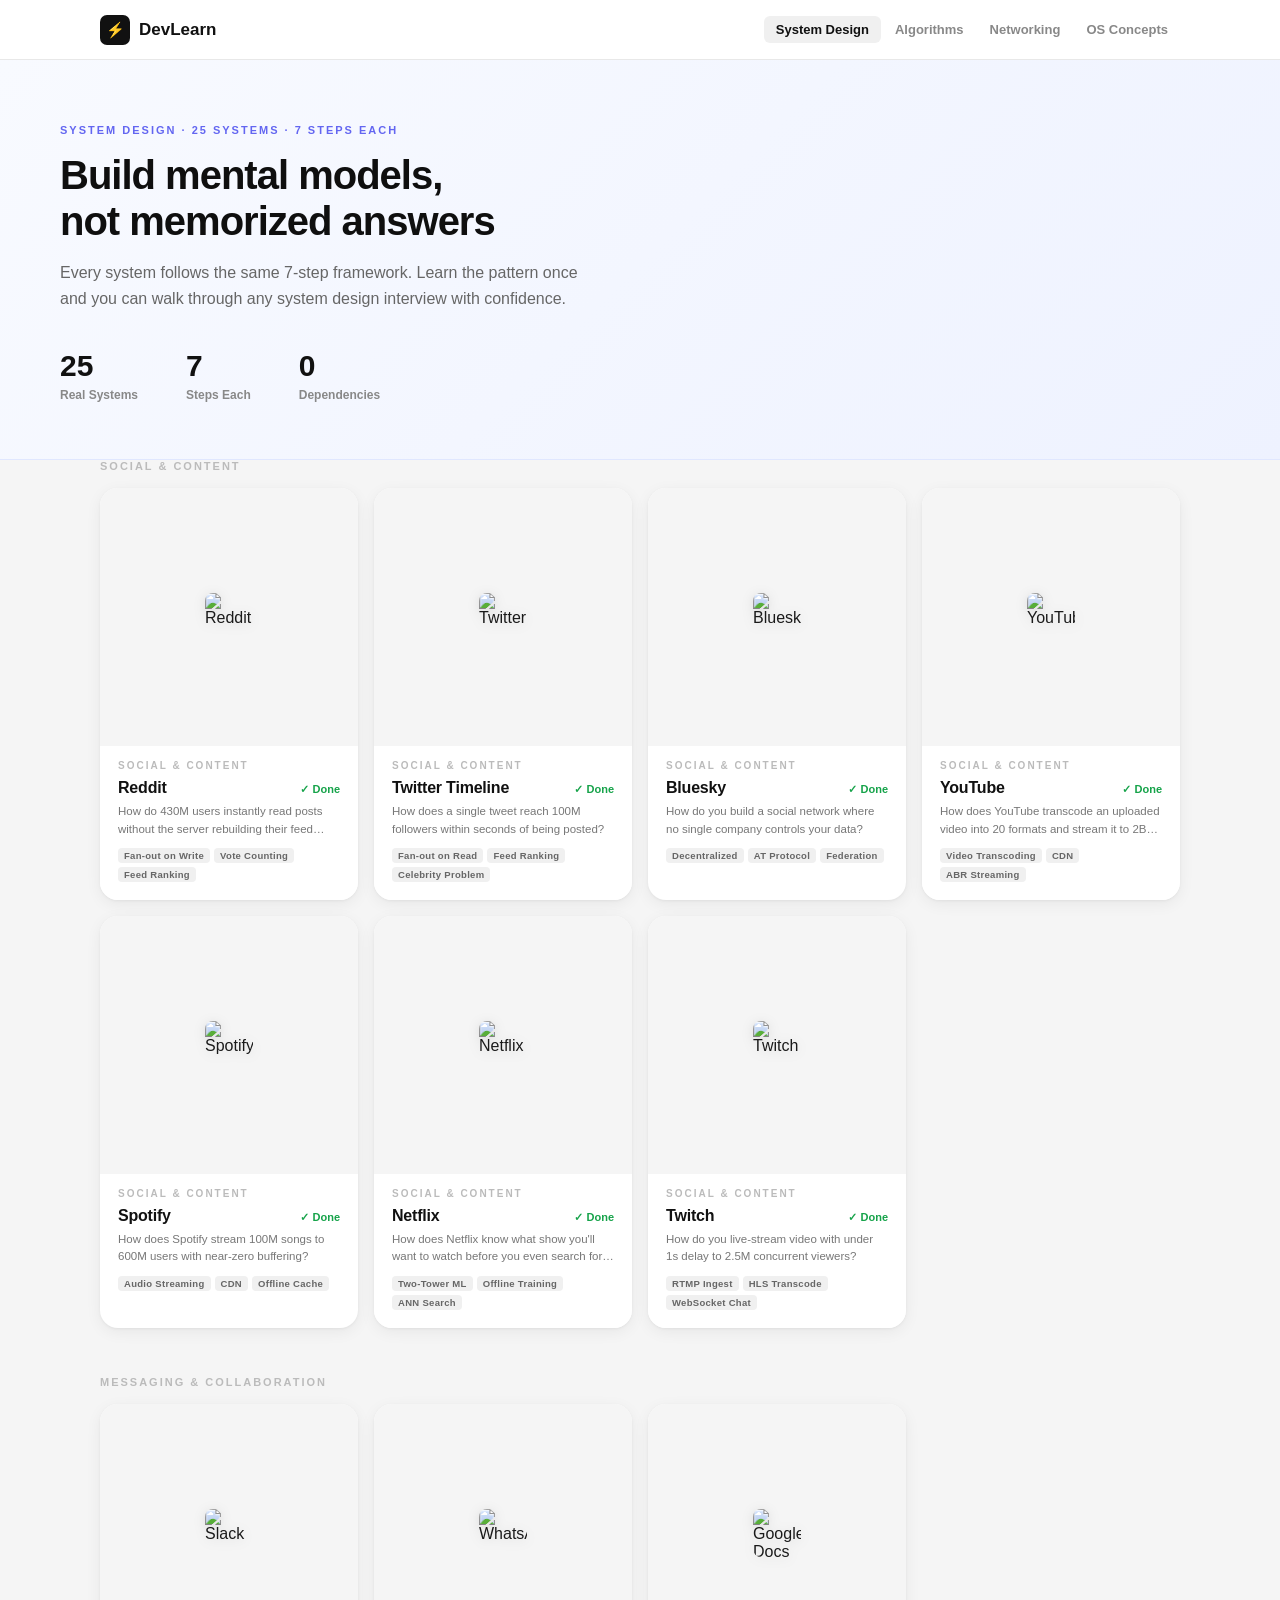
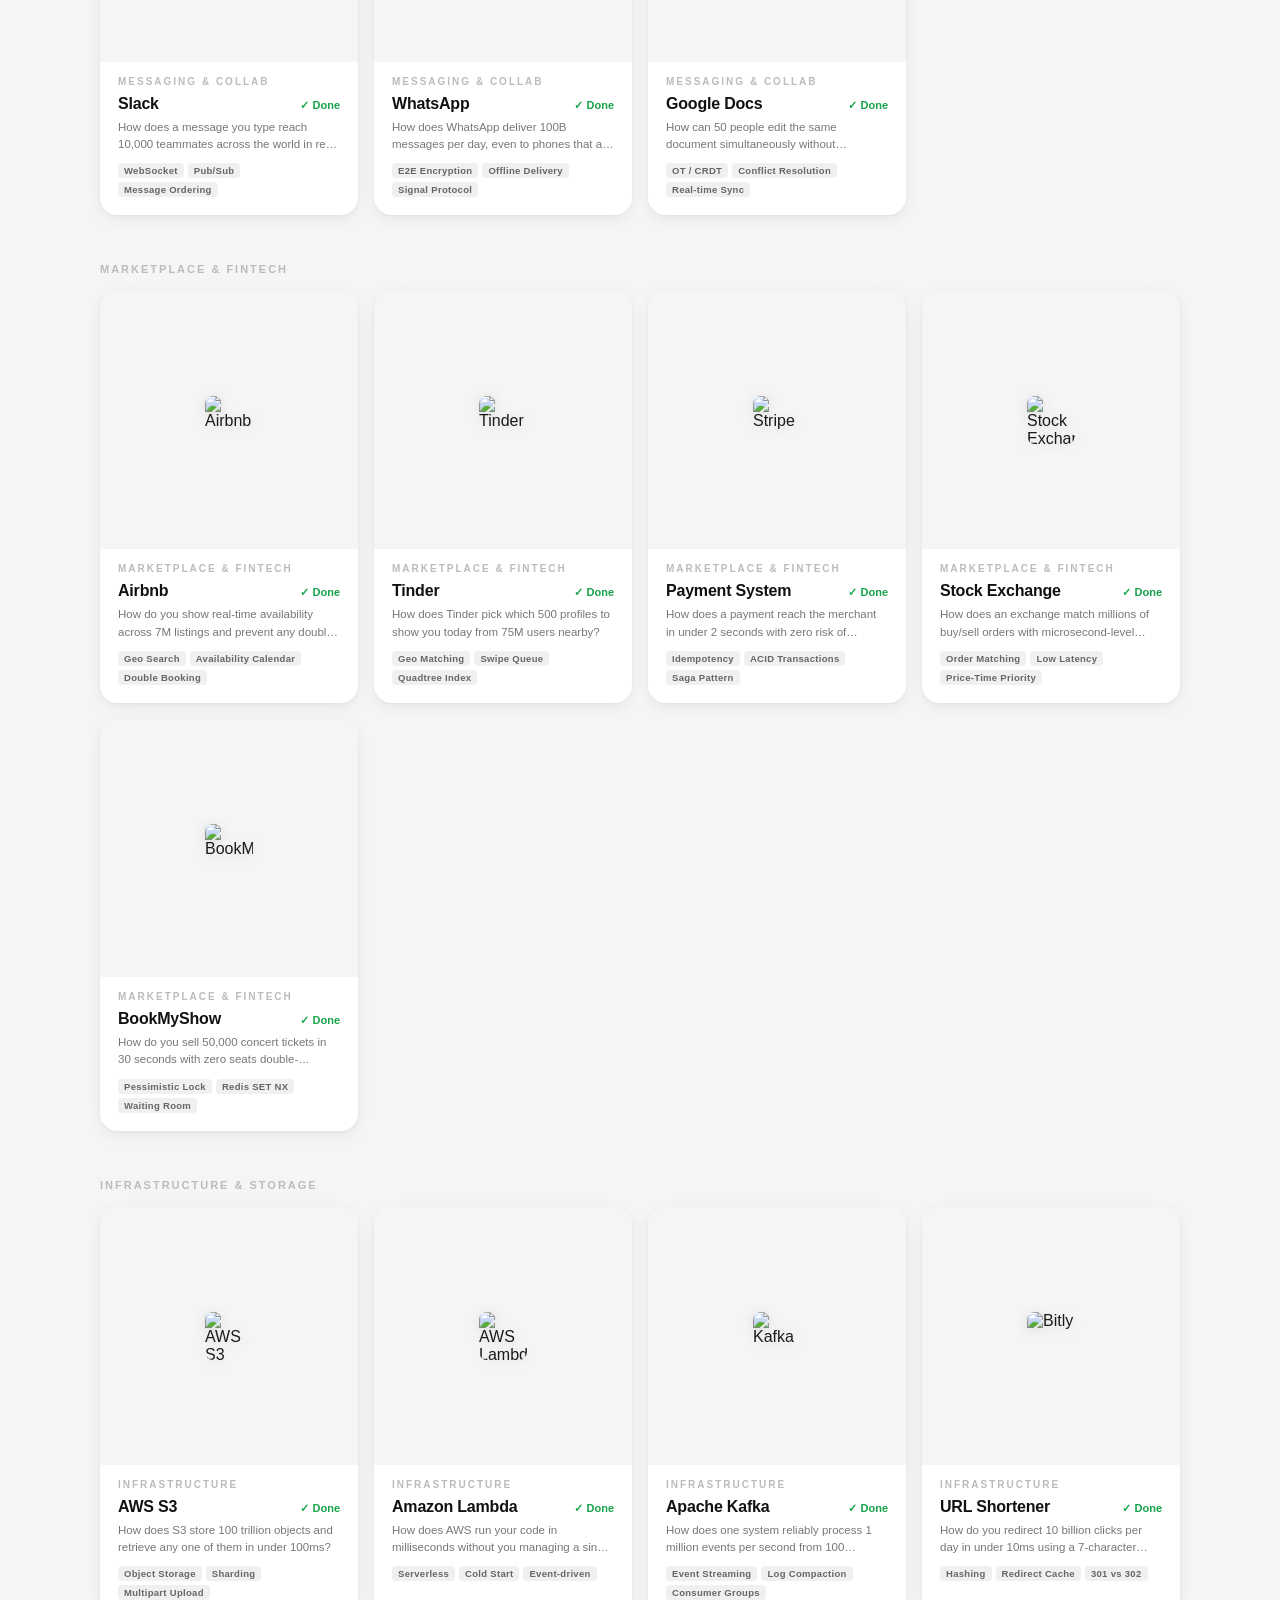
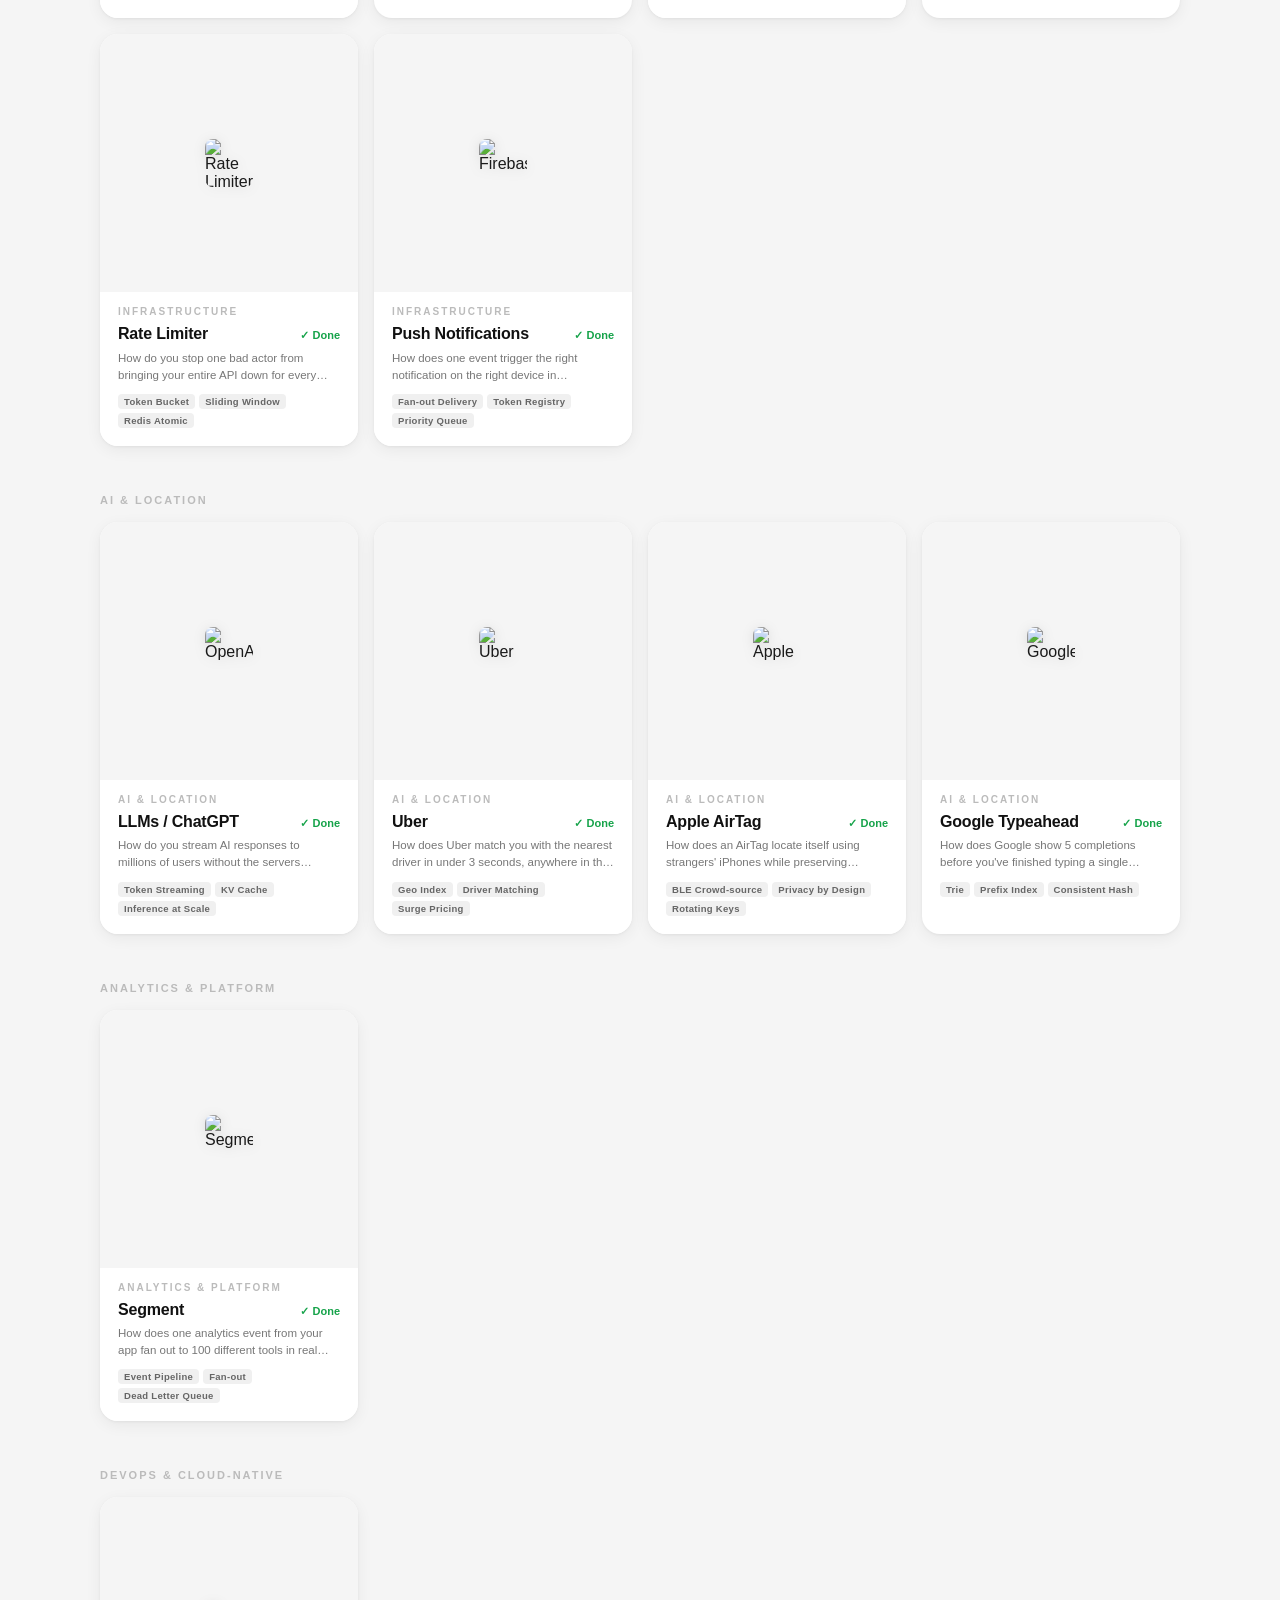
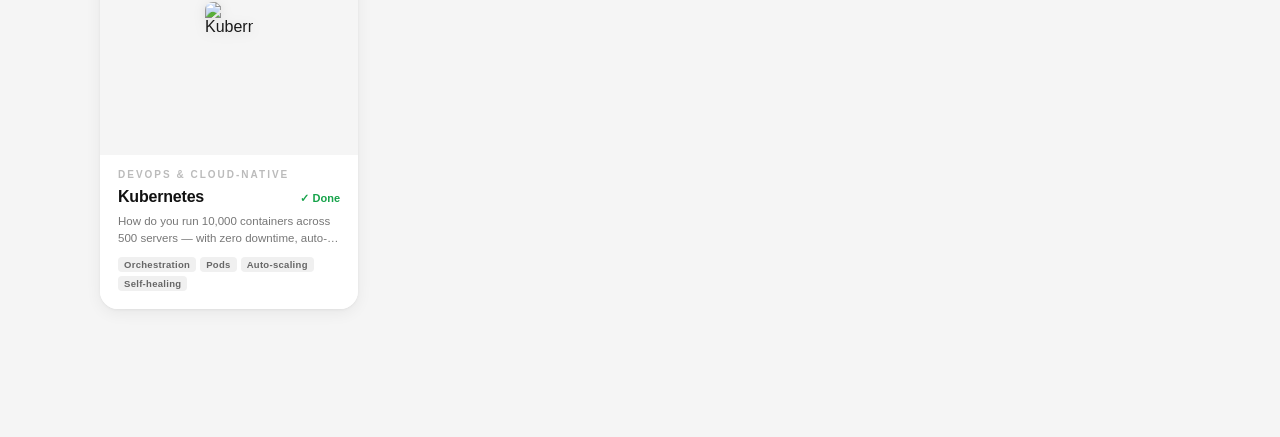
==== commit ee28926c: "Add comprehensive Kubernetes page to DevOps & Cloud-Native section - New K8s card on home page (DevO" ====
--- a/index.html
+++ b/index.html
@@ -1232,6 +1232,29 @@
             </div>
             <div class="card-problem">How does one analytics event from your app fan out to 100 different tools in real time?</div>
             <div class="card-tags"><span class="card-tag">Event Pipeline</span><span class="card-tag">Fan-out</span><span class="card-tag">Dead Letter Queue</span></div>
+          </div>
+        </div>
+
+      </div>
+    </div>
+
+    <!-- ── DevOps & Cloud-Native ── -->
+    <div class="biz-group">
+      <div class="biz-label">DevOps &amp; Cloud-Native</div>
+      <div class="systems-grid">
+
+        <div class="system-card done" onclick="openSystem('k8s')">
+          <div class="card-media" style="background:#326CE5;">
+            <img src="https://www.google.com/s2/favicons?domain=kubernetes.io&sz=64" alt="Kubernetes">
+          </div>
+          <div class="card-body">
+            <div class="card-cat">DevOps &amp; Cloud-Native</div>
+            <div class="card-row">
+              <div class="card-name">Kubernetes</div>
+              <div class="card-sub">✓ Done</div>
+            </div>
+            <div class="card-problem">How do you run 10,000 containers across 500 servers — with zero downtime, auto-healing, and one-command deploys?</div>
+            <div class="card-tags"><span class="card-tag">Orchestration</span><span class="card-tag">Pods</span><span class="card-tag">Auto-scaling</span><span class="card-tag">Self-healing</span></div>
           </div>
         </div>
 
@@ -5070,6 +5093,189 @@
         <li><strong>Multi-device</strong> — each of Bob's devices has its own keypair. Alice's device encrypts the message once per device. Key server holds one public key per device.</li>
       </ul>
       <div class="insight-box" style="margin-top:12px;"><strong>What WhatsApp's server sees:</strong> encrypted blob, sender phone number, recipient phone number, timestamp, message size. Nothing else. The server is a delivery mechanism, not a content store.</div>` },
+    { name: 'Message Flow — Online &amp; Offline', content: `
+      <div class="content-label">The exact journey of every message Alice sends to Bob</div>
+
+      <!-- PATH A: BOB ONLINE -->
+      <div style="background:#f0fdf4;border:1px solid #86efac;border-radius:10px;padding:14px 16px;margin-bottom:20px;">
+        <div style="font-size:12px;font-weight:700;color:#15803d;margin-bottom:12px;">PATH A — Bob is online when Alice sends</div>
+        <svg viewBox="0 0 580 200" xmlns="http://www.w3.org/2000/svg" style="width:100%;height:auto;font-family:-apple-system,sans-serif;">
+          <defs>
+            <marker id="wa-ga" markerWidth="7" markerHeight="7" refX="5" refY="3" orient="auto"><path d="M0,0 L7,3 L0,6 Z" fill="#16a34a"/></marker>
+            <marker id="wa-ba" markerWidth="7" markerHeight="7" refX="5" refY="3" orient="auto"><path d="M0,0 L7,3 L0,6 Z" fill="#3b82f6"/></marker>
+          </defs>
+          <!-- Boxes row 1 -->
+          <rect x="4" y="30" width="80" height="44" rx="7" fill="#dbeafe" stroke="#93c5fd" stroke-width="1.5"/>
+          <text x="44" y="50" text-anchor="middle" font-size="10" font-weight="700" fill="#1d4ed8">📱 Alice</text>
+          <text x="44" y="64" text-anchor="middle" font-size="9" fill="#3b82f6">Encrypts msg</text>
+
+          <rect x="116" y="30" width="90" height="44" rx="7" fill="#fefce8" stroke="#fde68a" stroke-width="1.5"/>
+          <text x="161" y="50" text-anchor="middle" font-size="10" font-weight="700" fill="#854d0e">🔌 Conn Svr A</text>
+          <text x="161" y="64" text-anchor="middle" font-size="9" fill="#a16207">Erlang/WebSocket</text>
+
+          <rect x="238" y="30" width="90" height="44" rx="7" fill="#faf5ff" stroke="#e9d5ff" stroke-width="1.5"/>
+          <text x="283" y="50" text-anchor="middle" font-size="10" font-weight="700" fill="#7c3aed">💬 Router</text>
+          <text x="283" y="64" text-anchor="middle" font-size="9" fill="#9333ea">Bob online? YES</text>
+
+          <rect x="360" y="30" width="90" height="44" rx="7" fill="#fefce8" stroke="#fde68a" stroke-width="1.5"/>
+          <text x="405" y="50" text-anchor="middle" font-size="10" font-weight="700" fill="#854d0e">🔌 Conn Svr B</text>
+          <text x="405" y="64" text-anchor="middle" font-size="9" fill="#a16207">Bob's server</text>
+
+          <rect x="496" y="30" width="80" height="44" rx="7" fill="#dbeafe" stroke="#93c5fd" stroke-width="1.5"/>
+          <text x="536" y="50" text-anchor="middle" font-size="10" font-weight="700" fill="#1d4ed8">📱 Bob</text>
+          <text x="536" y="64" text-anchor="middle" font-size="9" fill="#3b82f6">Decrypts msg</text>
+
+          <!-- Forward arrows -->
+          <line x1="84" y1="52" x2="116" y2="52" stroke="#16a34a" stroke-width="1.5" marker-end="url(#wa-ga)"/>
+          <line x1="206" y1="52" x2="238" y2="52" stroke="#16a34a" stroke-width="1.5" marker-end="url(#wa-ga)"/>
+          <line x1="328" y1="52" x2="360" y2="52" stroke="#16a34a" stroke-width="1.5" marker-end="url(#wa-ga)"/>
+          <line x1="450" y1="52" x2="496" y2="52" stroke="#16a34a" stroke-width="1.5" marker-end="url(#wa-ga)"/>
+
+          <!-- Step labels forward -->
+          <text x="100" y="46" text-anchor="middle" font-size="8" fill="#16a34a">WS</text>
+          <text x="222" y="46" text-anchor="middle" font-size="8" fill="#16a34a">route</text>
+          <text x="344" y="46" text-anchor="middle" font-size="8" fill="#16a34a">push</text>
+          <text x="473" y="46" text-anchor="middle" font-size="8" fill="#16a34a">WS</text>
+
+          <!-- ACK arrows (below, right to left) -->
+          <line x1="496" y1="120" x2="454" y2="120" stroke="#3b82f6" stroke-width="1.5" marker-end="url(#wa-ba)"/>
+          <line x1="360" y1="120" x2="332" y2="120" stroke="#3b82f6" stroke-width="1.5" marker-end="url(#wa-ba)"/>
+          <line x1="238" y1="120" x2="210" y2="120" stroke="#3b82f6" stroke-width="1.5" marker-end="url(#wa-ba)"/>
+          <line x1="116" y1="120" x2="88" y2="120" stroke="#3b82f6" stroke-width="1.5" marker-end="url(#wa-ba)"/>
+
+          <text x="536" y="112" text-anchor="middle" font-size="8" fill="#3b82f6">sends ✓✓ ACK</text>
+          <text x="405" y="112" text-anchor="middle" font-size="8" fill="#3b82f6">Conn Svr B</text>
+          <text x="283" y="112" text-anchor="middle" font-size="8" fill="#3b82f6">Router</text>
+          <text x="161" y="112" text-anchor="middle" font-size="8" fill="#3b82f6">Conn Svr A</text>
+
+          <text x="44" y="126" text-anchor="middle" font-size="9" font-weight="700" fill="#1d4ed8">Alice sees ✓✓</text>
+
+          <!-- Timeline label -->
+          <text x="290" y="155" text-anchor="middle" font-size="9" fill="#888">Total round-trip: &lt;100ms on good network</text>
+          <text x="290" y="170" text-anchor="middle" font-size="9" fill="#888">Server never sees plaintext — only forwards the encrypted ciphertext blob</text>
+        </svg>
+      </div>
+
+      <!-- PATH B: BOB OFFLINE -->
+      <div style="background:#fff7ed;border:1px solid #fdba74;border-radius:10px;padding:14px 16px;margin-bottom:20px;">
+        <div style="font-size:12px;font-weight:700;color:#c2410c;margin-bottom:12px;">PATH B — Bob is offline (store-and-forward)</div>
+        <svg viewBox="0 0 580 280" xmlns="http://www.w3.org/2000/svg" style="width:100%;height:auto;font-family:-apple-system,sans-serif;">
+          <defs>
+            <marker id="wa-oa" markerWidth="7" markerHeight="7" refX="5" refY="3" orient="auto"><path d="M0,0 L7,3 L0,6 Z" fill="#ea580c"/></marker>
+            <marker id="wa-ra" markerWidth="7" markerHeight="7" refX="5" refY="3" orient="auto"><path d="M0,0 L7,3 L0,6 Z" fill="#16a34a"/></marker>
+            <marker id="wa-da" markerWidth="7" markerHeight="7" refX="5" refY="3" orient="auto"><path d="M0,0 L7,3 L0,6 Z" fill="#dc2626"/></marker>
+          </defs>
+
+          <!-- Phase 1 label -->
+          <text x="10" y="18" font-size="10" font-weight="700" fill="#c2410c">① Alice sends while Bob is offline</text>
+
+          <!-- Row 1 boxes -->
+          <rect x="4" y="26" width="74" height="40" rx="7" fill="#fed7aa" stroke="#fdba74" stroke-width="1.5"/>
+          <text x="41" y="42" text-anchor="middle" font-size="9" font-weight="700" fill="#9a3412">📱 Alice</text>
+          <text x="41" y="56" text-anchor="middle" font-size="8" fill="#c2410c">Encrypts</text>
+
+          <rect x="108" y="26" width="84" height="40" rx="7" fill="#fef9c3" stroke="#fde68a" stroke-width="1.5"/>
+          <text x="150" y="42" text-anchor="middle" font-size="9" font-weight="700" fill="#854d0e">🔌 Conn Svr A</text>
+          <text x="150" y="56" text-anchor="middle" font-size="8" fill="#a16207">receives msg</text>
+
+          <rect x="222" y="26" width="84" height="40" rx="7" fill="#faf5ff" stroke="#e9d5ff" stroke-width="1.5"/>
+          <text x="264" y="42" text-anchor="middle" font-size="9" font-weight="700" fill="#7c3aed">💬 Router</text>
+          <text x="264" y="56" text-anchor="middle" font-size="8" fill="#9333ea">Bob OFFLINE →</text>
+
+          <rect x="336" y="26" width="100" height="40" rx="7" fill="#fee2e2" stroke="#fca5a5" stroke-width="2"/>
+          <text x="386" y="42" text-anchor="middle" font-size="9" font-weight="700" fill="#b91c1c">🗂️ Cassandra</text>
+          <text x="386" y="56" text-anchor="middle" font-size="8" fill="#dc2626">queue (30d TTL)</text>
+
+          <!-- Forward arrows phase 1 -->
+          <line x1="78" y1="46" x2="108" y2="46" stroke="#ea580c" stroke-width="1.5" marker-end="url(#wa-oa)"/>
+          <line x1="192" y1="46" x2="222" y2="46" stroke="#ea580c" stroke-width="1.5" marker-end="url(#wa-oa)"/>
+          <line x1="306" y1="46" x2="336" y2="46" stroke="#ea580c" stroke-width="1.5" marker-end="url(#wa-oa)"/>
+
+          <!-- Server ACK back to Alice -->
+          <line x1="222" y1="90" x2="192" y2="90" stroke="#6366f1" stroke-width="1.5" marker-end="url(#wa-da)"/>
+          <line x1="108" y1="90" x2="78" y2="90" stroke="#6366f1" stroke-width="1.5" marker-end="url(#wa-da)"/>
+          <text x="160" y="84" text-anchor="middle" font-size="8" fill="#6366f1">Server ACK ✓</text>
+          <text x="41" y="100" text-anchor="middle" font-size="9" font-weight="700" fill="#6366f1">Alice sees ✓</text>
+          <text x="41" y="112" text-anchor="middle" font-size="8" fill="#888">(single tick)</text>
+
+          <!-- Divider -->
+          <line x1="10" y1="128" x2="570" y2="128" stroke="#e5e7eb" stroke-width="1" stroke-dasharray="6,4"/>
+          <text x="290" y="124" text-anchor="middle" font-size="9" fill="#aaa">... time passes — Bob comes back online ...</text>
+
+          <!-- Phase 2 label -->
+          <text x="10" y="148" font-size="10" font-weight="700" fill="#15803d">② Bob reconnects — messages delivered</text>
+
+          <!-- Row 2 boxes -->
+          <rect x="4" y="156" width="74" height="40" rx="7" fill="#dbeafe" stroke="#93c5fd" stroke-width="1.5"/>
+          <text x="41" y="172" text-anchor="middle" font-size="9" font-weight="700" fill="#1d4ed8">📱 Bob</text>
+          <text x="41" y="186" text-anchor="middle" font-size="8" fill="#3b82f6">reconnects</text>
+
+          <rect x="108" y="156" width="84" height="40" rx="7" fill="#fef9c3" stroke="#fde68a" stroke-width="1.5"/>
+          <text x="150" y="172" text-anchor="middle" font-size="9" font-weight="700" fill="#854d0e">🔌 Conn Svr B</text>
+          <text x="150" y="186" text-anchor="middle" font-size="8" fill="#a16207">new WS conn</text>
+
+          <rect x="222" y="156" width="84" height="40" rx="7" fill="#faf5ff" stroke="#e9d5ff" stroke-width="1.5"/>
+          <text x="264" y="172" text-anchor="middle" font-size="9" font-weight="700" fill="#7c3aed">💬 Router</text>
+          <text x="264" y="186" text-anchor="middle" font-size="8" fill="#9333ea">fetch queue</text>
+
+          <rect x="336" y="156" width="100" height="40" rx="7" fill="#f0fdf4" stroke="#86efac" stroke-width="1.5"/>
+          <text x="386" y="172" text-anchor="middle" font-size="9" font-weight="700" fill="#15803d">🗂️ Cassandra</text>
+          <text x="386" y="186" text-anchor="middle" font-size="8" fill="#16a34a">returns msgs</text>
+
+          <!-- Delivery arrows phase 2 (right to left = delivery) -->
+          <line x1="336" y1="176" x2="306" y2="176" stroke="#16a34a" stroke-width="1.5" marker-end="url(#wa-ra)"/>
+          <line x1="222" y1="176" x2="192" y2="176" stroke="#16a34a" stroke-width="1.5" marker-end="url(#wa-ra)"/>
+          <line x1="108" y1="176" x2="78" y2="176" stroke="#16a34a" stroke-width="1.5" marker-end="url(#wa-ra)"/>
+
+          <!-- ACK and delete -->
+          <text x="41" y="222" text-anchor="middle" font-size="9" font-weight="700" fill="#1d4ed8">Bob sees ✓✓</text>
+          <text x="41" y="236" text-anchor="middle" font-size="8" fill="#888">sends read ACK</text>
+          <line x1="78" y1="230" x2="108" y2="230" stroke="#3b82f6" stroke-width="1" stroke-dasharray="4,3" marker-end="url(#wa-ra)"/>
+          <line x1="192" y1="230" x2="222" y2="230" stroke="#3b82f6" stroke-width="1" stroke-dasharray="4,3" marker-end="url(#wa-ra)"/>
+          <line x1="306" y1="230" x2="336" y2="230" stroke="#3b82f6" stroke-width="1" stroke-dasharray="4,3" marker-end="url(#wa-ra)"/>
+          <text x="386" y="236" text-anchor="middle" font-size="9" font-weight="700" fill="#dc2626">DELETE rows</text>
+          <text x="386" y="248" text-anchor="middle" font-size="8" fill="#888">(msg gone from server)</text>
+          <text x="290" y="270" text-anchor="middle" font-size="9" fill="#888">Alice's UI updates: single ✓ → double ✓✓ → blue 🔵 when Bob reads</text>
+        </svg>
+      </div>
+
+      <!-- WHERE ARE CHATS STORED -->
+      <div class="content-label" style="margin-top:4px;">Where are chats actually stored?</div>
+      <table class="nfr-table" style="margin-bottom:16px;">
+        <tr><td><strong>📱 Your device</strong><br><span style="color:#888;font-size:11px;">SQLite DB (local)</span></td><td><strong>This is the permanent home.</strong> Every message you send or receive lives in an encrypted SQLite database on your phone. iOS uses hardware-level encryption (Secure Enclave). Android uses full-disk encryption. WhatsApp cannot read this — they don't have the key.</td></tr>
+        <tr><td><strong>🗂️ WhatsApp servers</strong><br><span style="color:#888;font-size:11px;">Cassandra (temporary)</span></td><td><strong>Only for offline delivery.</strong> If you're offline, your messages queue here temporarily (max 30 days). The moment your device receives and ACKs the message, the server deletes its copy. WhatsApp's servers are a delivery pipe, not a storage system.</td></tr>
+        <tr><td><strong>☁️ iCloud / Google Drive</strong><br><span style="color:#888;font-size:11px;">Optional backup</span></td><td>If you enable backup, your chat history is copied to Apple/Google cloud. By default this is NOT E2E encrypted — Apple/Google can read it. Enable "End-to-end encrypted backup" in WhatsApp settings to protect it with a key only you hold.</td></tr>
+        <tr><td><strong>🖼️ Media (S3)</strong><br><span style="color:#888;font-size:11px;">Blob store — 30 days</span></td><td>Photos and videos are uploaded as encrypted blobs to WhatsApp's S3-compatible storage. The encryption key is sent inside the message (E2E encrypted). After 30 days, the media blob is deleted — but the key was already on your device, so locally saved media is fine.</td></tr>
+      </table>
+
+      <!-- DELIVERY RECEIPTS -->
+      <div class="content-label">How the 3-tick system works</div>
+      <div style="display:flex;flex-direction:column;gap:8px;margin-bottom:16px;">
+        <div style="display:flex;align-items:flex-start;gap:12px;padding:10px 14px;background:#f8fafc;border-radius:8px;border:1px solid #e2e8f0;">
+          <div style="font-size:18px;flex-shrink:0;line-height:1;">✓</div>
+          <div><div style="font-size:12px;font-weight:700;color:#111;">Server ACK — single gray tick</div><div style="font-size:12px;color:#666;margin-top:2px;">WhatsApp's Connection Server received your message and committed it to Cassandra (if Bob offline) or routed it onward (if online). Your phone sent the message successfully. Bob may not have it yet.</div></div>
+        </div>
+        <div style="display:flex;align-items:flex-start;gap:12px;padding:10px 14px;background:#f8fafc;border-radius:8px;border:1px solid #e2e8f0;">
+          <div style="font-size:18px;flex-shrink:0;line-height:1;">✓✓</div>
+          <div><div style="font-size:12px;font-weight:700;color:#111;">Delivery ACK — double gray tick</div><div style="font-size:12px;color:#666;margin-top:2px;">Bob's device received the message and sent a DELIVERY ACK event back through the server. This ACK travels all the way back to Alice's phone. Bob's app may be in background — he hasn't necessarily seen the message yet.</div></div>
+        </div>
+        <div style="display:flex;align-items:flex-start;gap:12px;padding:10px 14px;background:#eff6ff;border-radius:8px;border:1px solid #bfdbfe;">
+          <div style="font-size:18px;flex-shrink:0;line-height:1;">🔵</div>
+          <div><div style="font-size:12px;font-weight:700;color:#1d4ed8;">Read ACK — double blue tick</div><div style="font-size:12px;color:#555;margin-top:2px;">Bob opened the conversation. His app sends a READ event for all messages up to a certain ID. You can disable read receipts in settings — this suppresses the blue ticks, but also means you can't see when others read YOUR messages (symmetric trade-off).</div></div>
+        </div>
+      </div>
+
+      <!-- MEDIA FLOW -->
+      <div class="content-label">How a photo or video message works (different from text)</div>
+      <ul class="req-list">
+        <li><strong>Step 1 — Client-side encryption</strong>: Alice's app generates a random 256-bit AES media key. Encrypts the photo with it locally. Alice never uploads plaintext media.</li>
+        <li><strong>Step 2 — Upload encrypted blob</strong>: Encrypted photo uploaded to WhatsApp's media servers (S3-compatible). Server stores it keyed by a content hash. Server cannot decrypt — it only has the ciphertext.</li>
+        <li><strong>Step 3 — Send the key inside the message</strong>: The text message payload contains the S3 URL + the media key — both encrypted with Bob's public key (Signal Protocol). Only Bob's device can decrypt the media key.</li>
+        <li><strong>Step 4 — Bob downloads and decrypts</strong>: Bob's device decrypts the message → gets media key + S3 URL → downloads encrypted blob from S3 → decrypts locally with media key → shows photo.</li>
+        <li><strong>30-day expiry</strong>: The S3 blob is deleted after 30 days. If Bob's device already has the photo, fine. If not (e.g., new device restore), the media is gone even if the message thread shows it arrived.</li>
+      </ul>
+      <div class="insight-box" style="margin-top:12px;"><strong>Key insight:</strong> WhatsApp's servers are a routing and temporary storage layer — they never have the keys to read any content. The intelligence (encryption, decryption, local storage) lives entirely on the devices. This is fundamentally different from SMS or email, where the provider can always read your messages.</div>
+    ` },
     { name: 'Bottlenecks & Trade-offs', content: `
       <ul class="req-list" style="gap:10px;">
         <li><strong>👥 Large group fan-out (1024 members)</strong><br><span style="color:#888;">One message → 1024 WebSocket pushes or 1024 offline queue writes.</span><br><span style="color:#555;display:block;margin-top:4px;">Fix: Single ciphertext stored on server, all members fetch it. Reduces writes from O(N) to O(1). Server-side fan-out only for online members; offline members fetch on reconnect.</span></li>
@@ -6033,6 +6239,603 @@
   twitch:'Live video streaming platform'
 };
 
+// ── KUBERNETES ────────────────────────────────────────────
+systems['k8s'] = {
+  name: 'Kubernetes',
+  sub: 'Container orchestration at scale',
+  steps: [
+    {
+      name: 'What is Kubernetes?',
+      content: `
+        <div class="content-section">
+          <div class="content-label">The Core Problem</div>
+          <div class="insight-box" style="border-left-color:#326CE5;background:#f0f4ff;">
+            <strong>Before Kubernetes:</strong> You have 50 microservices. Each needs 3 copies for HA. That's 150 processes to start, monitor, restart on crash, balance load across, update without downtime, and scale when traffic spikes. Manual shell scripts cannot do this reliably at scale.
+          </div>
+        </div>
+        <div class="content-section">
+          <div class="content-label">The Kubernetes Promise</div>
+          <table class="nfr-table">
+            <tr><td>Declarative</td><td>You write YAML: "I want 5 copies of my app". K8s figures out how to make it happen — and keeps it that way forever.</td></tr>
+            <tr><td>Self-healing</td><td>A pod crashes → K8s restarts it. A node dies → K8s moves its pods to healthy nodes. No pager alert needed for this.</td></tr>
+            <tr><td>Auto-scaling</td><td>CPU hits 80% → K8s adds more pods. Traffic drops → K8s removes them. Scales pods and nodes automatically.</td></tr>
+            <tr><td>Rolling deploys</td><td>New version deploys pod-by-pod with zero downtime. Instant rollback if health checks fail.</td></tr>
+            <tr><td>Service discovery</td><td>Every service gets a stable DNS name. Pods find each other by name, not IP (pod IPs change constantly).</td></tr>
+            <tr><td>Resource packing</td><td>Scheduler fits containers onto nodes like a bin-packing algorithm — maximising hardware utilisation.</td></tr>
+          </table>
+        </div>
+        <div class="content-section">
+          <div class="content-label">The Best Analogy</div>
+          <div class="insight-box">
+            Think of Kubernetes as a <strong>hospital administrator</strong>:<br>
+            — Patients = Pods (your containers)<br>
+            — Rooms = Nodes (your servers)<br>
+            — Administrator = Control Plane (K8s brain)<br><br>
+            The administrator: assigns patients to rooms, monitors vitals (health checks), moves patients if a ward floods (node failure), ensures every ward always has the right staff (replica count), and brings in more rooms when the hospital is full (cluster autoscaler).
+          </div>
+        </div>
+        <div class="content-section">
+          <div class="content-label">What K8s Is Not</div>
+          <ul class="req-list">
+            <li><strong>Not a CI/CD pipeline</strong> — K8s runs containers; Jenkins/GitHub Actions builds them</li>
+            <li><strong>Not a service mesh</strong> — K8s has basic networking; Istio/Linkerd adds observability + mTLS</li>
+            <li><strong>Not a database</strong> — stateful workloads need extra care (PVCs, StatefulSets)</li>
+            <li><strong>Not magic</strong> — K8s makes operations easier, not trivial. You still design your app for failure</li>
+          </ul>
+        </div>
+      `
+    },
+    {
+      name: 'Core Architecture',
+      content: `
+        <div class="content-section">
+          <div class="content-label">Two Planes: Brain vs Muscle</div>
+          <svg viewBox="0 0 700 420" xmlns="http://www.w3.org/2000/svg" style="width:100%;border-radius:12px;margin-bottom:20px;">
+            <!-- Control Plane -->
+            <rect x="10" y="10" width="680" height="170" rx="10" fill="#f0f4ff" stroke="#6366f1" stroke-width="1.5"/>
+            <text x="24" y="32" font-size="11" font-weight="700" fill="#6366f1" font-family="monospace">CONTROL PLANE (The Brain) — runs on master node(s)</text>
+            <!-- API Server -->
+            <rect x="24" y="44" width="148" height="58" rx="7" fill="#fff" stroke="#6366f1" stroke-width="1.5"/>
+            <text x="98" y="66" text-anchor="middle" font-size="11" font-weight="700" fill="#6366f1" font-family="sans-serif">API Server</text>
+            <text x="98" y="81" text-anchor="middle" font-size="9" fill="#666" font-family="sans-serif">Front door — all</text>
+            <text x="98" y="93" text-anchor="middle" font-size="9" fill="#666" font-family="sans-serif">kubectl commands hit it</text>
+            <!-- etcd -->
+            <rect x="184" y="44" width="120" height="58" rx="7" fill="#fff" stroke="#f59e0b" stroke-width="1.5"/>
+            <text x="244" y="66" text-anchor="middle" font-size="11" font-weight="700" fill="#f59e0b" font-family="sans-serif">etcd</text>
+            <text x="244" y="81" text-anchor="middle" font-size="9" fill="#666" font-family="sans-serif">Cluster state DB</text>
+            <text x="244" y="93" text-anchor="middle" font-size="9" fill="#666" font-family="sans-serif">Distributed key-value</text>
+            <!-- Scheduler -->
+            <rect x="316" y="44" width="140" height="58" rx="7" fill="#fff" stroke="#10b981" stroke-width="1.5"/>
+            <text x="386" y="66" text-anchor="middle" font-size="11" font-weight="700" fill="#10b981" font-family="sans-serif">Scheduler</text>
+            <text x="386" y="81" text-anchor="middle" font-size="9" fill="#666" font-family="sans-serif">Picks which node</text>
+            <text x="386" y="93" text-anchor="middle" font-size="9" fill="#666" font-family="sans-serif">gets each pod</text>
+            <!-- Controller Manager -->
+            <rect x="468" y="44" width="210" height="58" rx="7" fill="#fff" stroke="#ef4444" stroke-width="1.5"/>
+            <text x="573" y="66" text-anchor="middle" font-size="11" font-weight="700" fill="#ef4444" font-family="sans-serif">Controller Manager</text>
+            <text x="573" y="81" text-anchor="middle" font-size="9" fill="#666" font-family="sans-serif">Reconciliation loops — watches desired</text>
+            <text x="573" y="93" text-anchor="middle" font-size="9" fill="#666" font-family="sans-serif">vs actual state, fixes drift</text>
+            <!-- Reconcile loop arrow -->
+            <rect x="24" y="118" width="654" height="50" rx="7" fill="#fff" stroke="#e8e8e8" stroke-width="1"/>
+            <text x="351" y="139" text-anchor="middle" font-size="10" font-weight="700" fill="#888" font-family="monospace">THE RECONCILE LOOP</text>
+            <text x="351" y="157" text-anchor="middle" font-size="9" fill="#888" font-family="sans-serif">Watch etcd → compare desired state vs actual → take action → repeat forever (every ~5s)</text>
+            <!-- Arrows down to worker nodes -->
+            <line x1="200" y1="182" x2="175" y2="210" stroke="#999" stroke-width="1.5" stroke-dasharray="4"/>
+            <line x1="500" y1="182" x2="525" y2="210" stroke="#999" stroke-width="1.5" stroke-dasharray="4"/>
+            <text x="351" y="205" text-anchor="middle" font-size="10" fill="#aaa" font-family="sans-serif">kubelet on each node talks to API Server via HTTPS</text>
+            <!-- Worker Node 1 -->
+            <rect x="10" y="220" width="320" height="190" rx="10" fill="#f0fdf4" stroke="#10b981" stroke-width="1.5"/>
+            <text x="24" y="242" font-size="11" font-weight="700" fill="#10b981" font-family="monospace">WORKER NODE 1 (muscle)</text>
+            <rect x="22" y="252" width="90" height="50" rx="6" fill="#fff" stroke="#10b981" stroke-width="1"/>
+            <text x="67" y="273" text-anchor="middle" font-size="10" font-weight="700" fill="#10b981" font-family="sans-serif">kubelet</text>
+            <text x="67" y="288" text-anchor="middle" font-size="8" fill="#666" font-family="sans-serif">Node agent</text>
+            <rect x="124" y="252" width="90" height="50" rx="6" fill="#fff" stroke="#6366f1" stroke-width="1"/>
+            <text x="169" y="273" text-anchor="middle" font-size="10" font-weight="700" fill="#6366f1" font-family="sans-serif">kube-proxy</text>
+            <text x="169" y="288" text-anchor="middle" font-size="8" fill="#666" font-family="sans-serif">iptables/ipvs</text>
+            <rect x="226" y="252" width="95" height="50" rx="6" fill="#fff" stroke="#f59e0b" stroke-width="1"/>
+            <text x="273" y="273" text-anchor="middle" font-size="10" font-weight="700" fill="#f59e0b" font-family="sans-serif">containerd</text>
+            <text x="273" y="288" text-anchor="middle" font-size="8" fill="#666" font-family="sans-serif">Container runtime</text>
+            <!-- Pods in node 1 -->
+            <rect x="22" y="315" width="85" height="40" rx="5" fill="#326CE5" opacity="0.15" stroke="#326CE5" stroke-width="1"/>
+            <text x="65" y="331" text-anchor="middle" font-size="9" font-weight="700" fill="#326CE5" font-family="sans-serif">Pod A</text>
+            <text x="65" y="345" text-anchor="middle" font-size="8" fill="#326CE5" font-family="sans-serif">api-server:8080</text>
+            <rect x="118" y="315" width="85" height="40" rx="5" fill="#326CE5" opacity="0.15" stroke="#326CE5" stroke-width="1"/>
+            <text x="161" y="331" text-anchor="middle" font-size="9" font-weight="700" fill="#326CE5" font-family="sans-serif">Pod B</text>
+            <text x="161" y="345" text-anchor="middle" font-size="8" fill="#326CE5" font-family="sans-serif">api-server:8080</text>
+            <rect x="214" y="315" width="100" height="40" rx="5" fill="#10b981" opacity="0.15" stroke="#10b981" stroke-width="1"/>
+            <text x="264" y="331" text-anchor="middle" font-size="9" font-weight="700" fill="#10b981" font-family="sans-serif">Pod C</text>
+            <text x="264" y="345" text-anchor="middle" font-size="8" fill="#10b981" font-family="sans-serif">cache:6379</text>
+            <text x="170" y="378" text-anchor="middle" font-size="8" fill="#888" font-family="sans-serif">Pods share the node's network namespace</text>
+            <text x="170" y="395" text-anchor="middle" font-size="8" fill="#888" font-family="sans-serif">Each gets a unique cluster-internal IP</text>
+            <!-- Worker Node 2 -->
+            <rect x="370" y="220" width="320" height="190" rx="10" fill="#f0fdf4" stroke="#10b981" stroke-width="1.5"/>
+            <text x="384" y="242" font-size="11" font-weight="700" fill="#10b981" font-family="monospace">WORKER NODE 2 (muscle)</text>
+            <rect x="382" y="252" width="90" height="50" rx="6" fill="#fff" stroke="#10b981" stroke-width="1"/>
+            <text x="427" y="273" text-anchor="middle" font-size="10" font-weight="700" fill="#10b981" font-family="sans-serif">kubelet</text>
+            <text x="427" y="288" text-anchor="middle" font-size="8" fill="#666" font-family="sans-serif">Node agent</text>
+            <rect x="484" y="252" width="90" height="50" rx="6" fill="#fff" stroke="#6366f1" stroke-width="1"/>
+            <text x="529" y="273" text-anchor="middle" font-size="10" font-weight="700" fill="#6366f1" font-family="sans-serif">kube-proxy</text>
+            <text x="529" y="288" text-anchor="middle" font-size="8" fill="#666" font-family="sans-serif">iptables/ipvs</text>
+            <rect x="586" y="252" width="95" height="50" rx="6" fill="#fff" stroke="#f59e0b" stroke-width="1"/>
+            <text x="633" y="273" text-anchor="middle" font-size="10" font-weight="700" fill="#f59e0b" font-family="sans-serif">containerd</text>
+            <text x="633" y="288" text-anchor="middle" font-size="8" fill="#666" font-family="sans-serif">Container runtime</text>
+            <rect x="382" y="315" width="85" height="40" rx="5" fill="#ef4444" opacity="0.15" stroke="#ef4444" stroke-width="1"/>
+            <text x="425" y="331" text-anchor="middle" font-size="9" font-weight="700" fill="#ef4444" font-family="sans-serif">Pod D</text>
+            <text x="425" y="345" text-anchor="middle" font-size="8" fill="#ef4444" font-family="sans-serif">worker:5000</text>
+            <rect x="478" y="315" width="85" height="40" rx="5" fill="#326CE5" opacity="0.15" stroke="#326CE5" stroke-width="1"/>
+            <text x="521" y="331" text-anchor="middle" font-size="9" font-weight="700" fill="#326CE5" font-family="sans-serif">Pod E</text>
+            <text x="521" y="345" text-anchor="middle" font-size="8" fill="#326CE5" font-family="sans-serif">api-server:8080</text>
+            <rect x="574" y="315" width="106" height="40" rx="5" fill="#9c6fe4" opacity="0.15" stroke="#9c6fe4" stroke-width="1"/>
+            <text x="627" y="331" text-anchor="middle" font-size="9" font-weight="700" fill="#9c6fe4" font-family="sans-serif">Pod F (dying)</text>
+            <text x="627" y="345" text-anchor="middle" font-size="8" fill="#9c6fe4" font-family="sans-serif">→ K8s restarts</text>
+          </svg>
+        </div>
+        <div class="content-section">
+          <div class="content-label">Control Plane Components</div>
+          <table class="nfr-table">
+            <tr><td>API Server</td><td>The single entry point for all cluster operations. Every kubectl command, every webhook, every controller — all talk to the API Server. It validates requests and writes to etcd. Stateless — can run multiple replicas for HA.</td></tr>
+            <tr><td>etcd</td><td>Distributed key-value store. The only stateful piece. Stores <em>all</em> cluster state: which pods exist, which nodes are registered, what config is applied. If etcd dies with no backup, your cluster is gone. Back it up.</td></tr>
+            <tr><td>Scheduler</td><td>Watches for newly created pods with no node assigned. Scores all nodes by resource availability, affinity rules, taints. Assigns the best-fit node. Does NOT run the pod — just records the assignment in etcd.</td></tr>
+            <tr><td>Controller Manager</td><td>Runs ~30 controller loops in one binary. Each controller watches one resource type. ReplicaSet controller: if desired=3, actual=2 → creates a pod. If actual=4 → deletes a pod. Node controller: marks nodes unreachable, evicts their pods.</td></tr>
+          </table>
+        </div>
+        <div class="content-section">
+          <div class="content-label">Worker Node Components</div>
+          <table class="nfr-table">
+            <tr><td>kubelet</td><td>Agent on every node. Watches the API Server for pods assigned to its node. Tells the container runtime to start/stop containers. Reports pod status back. If kubelet dies, that node's pods are orphaned.</td></tr>
+            <tr><td>kube-proxy</td><td>Maintains iptables/IPVS rules on each node so that a Service's virtual IP routes to the correct pod IPs. When a pod is added/removed, kube-proxy updates the rules cluster-wide.</td></tr>
+            <tr><td>Container Runtime</td><td>Actually runs containers. Default is containerd (not Docker). Implements the CRI interface that kubelet calls. Docker is just containerd + extra tooling — K8s doesn't need the extra tooling.</td></tr>
+          </table>
+        </div>
+      `
+    },
+    {
+      name: 'Core Objects (Resources)',
+      content: `
+        <div class="content-section">
+          <div class="content-label">Pod — The Atomic Unit</div>
+          <div class="insight-box" style="border-left-color:#326CE5;background:#f0f4ff;">
+            A Pod = 1 or more containers that <strong>share</strong> the same network namespace (same IP) and can share volumes. Containers in a pod can talk to each other via <code>localhost</code>. Almost always: 1 container per pod.
+          </div>
+          <pre style="background:#1e1e2e;color:#e2e8f0;font-family:'SF Mono','Courier New',monospace;font-size:12px;padding:14px;border-radius:8px;line-height:1.8;overflow-x:auto;margin-top:10px;">apiVersion: v1
+kind: Pod
+metadata:
+  name: my-app
+spec:
+  containers:
+  - name: app
+    image: nginx:1.25
+    ports:
+    - containerPort: 80
+    resources:
+      requests: { cpu: "100m", memory: "128Mi" }
+      limits:   { cpu: "500m", memory: "256Mi" }</pre>
+          <div style="font-size:12px;color:#888;margin-top:6px;">You rarely create Pods directly — use a Deployment which manages Pods for you.</div>
+        </div>
+        <div class="content-section">
+          <div class="content-label">Deployment — Managed Pods at Scale</div>
+          <div class="insight-box">
+            Deployment → manages → ReplicaSet → manages → Pods. The Deployment adds rolling-update logic on top of ReplicaSet. <strong>Always use Deployments, not bare Pods or ReplicaSets.</strong>
+          </div>
+          <pre style="background:#1e1e2e;color:#e2e8f0;font-family:'SF Mono','Courier New',monospace;font-size:12px;padding:14px;border-radius:8px;line-height:1.8;overflow-x:auto;margin-top:10px;">apiVersion: apps/v1
+kind: Deployment
+metadata:
+  name: api-server
+spec:
+  replicas: 3                    # maintain exactly 3 pods
+  selector:
+    matchLabels: { app: api }
+  strategy:
+    type: RollingUpdate
+    rollingUpdate: { maxSurge: 1, maxUnavailable: 0 }
+  template:
+    metadata:
+      labels: { app: api }
+    spec:
+      containers:
+      - name: api
+        image: myapp:v2.0        # change this → triggers rolling update
+        ports:
+        - containerPort: 8080</pre>
+        </div>
+        <div class="content-section">
+          <div class="content-label">Service — Stable Network Endpoint</div>
+          <div class="insight-box">
+            Pod IPs change every time a pod restarts. A Service gives a <strong>stable virtual IP + DNS name</strong> that load-balances across all matching pods via label selector. Pods come and go; the Service IP never changes.
+          </div>
+          <pre style="background:#1e1e2e;color:#e2e8f0;font-family:'SF Mono','Courier New',monospace;font-size:12px;padding:14px;border-radius:8px;line-height:1.8;overflow-x:auto;margin-top:10px;">apiVersion: v1
+kind: Service
+metadata:
+  name: api-svc
+spec:
+  selector: { app: api }         # routes to all pods with label app=api
+  ports:
+  - port: 80                     # Service port (what callers use)
+    targetPort: 8080             # container port
+  type: ClusterIP                # internal only (default)</pre>
+          <div style="font-size:12px;color:#555;margin-top:6px;">DNS name inside cluster: <code style="background:#f0f0f0;padding:2px 6px;border-radius:3px;">api-svc.default.svc.cluster.local</code></div>
+        </div>
+        <div class="content-section">
+          <div class="content-label">Other Key Objects</div>
+          <table class="nfr-table">
+            <tr><td>ConfigMap</td><td>Non-sensitive config (env vars, config files). Mounted as env vars or volume files. Change ConfigMap → pods pick it up without rebuild. e.g. DB_HOST=postgres-svc, LOG_LEVEL=info</td></tr>
+            <tr><td>Secret</td><td>Same as ConfigMap but for sensitive data. Values base64-encoded. Stored encrypted in etcd (with encryption-at-rest enabled). Mount as env var or file. e.g. DB_PASSWORD, API_KEY. Use external secret managers (Vault, AWS Secrets Manager) in prod.</td></tr>
+            <tr><td>Namespace</td><td>Virtual cluster inside a cluster. Isolates resources by team/env. <code>kubectl get pods -n production</code>. Default namespaces: default, kube-system, kube-public. Best practice: one namespace per team or per environment.</td></tr>
+            <tr><td>Ingress</td><td>HTTP/HTTPS routing rules. One LoadBalancer → routes to many services based on host/path. Requires an Ingress Controller (nginx, traefik, AWS ALB). Example: api.example.com → api-svc, app.example.com → frontend-svc.</td></tr>
+            <tr><td>PersistentVolume (PV)</td><td>A piece of storage (EBS, GCS disk, NFS) provisioned by admin or dynamically. Exists independent of pod lifecycle — survives pod restarts. PVC (claim) is how a pod requests storage. StorageClass defines how PVs are provisioned.</td></tr>
+          </table>
+        </div>
+      `
+    },
+    {
+      name: 'Pod Controllers — When to Use What',
+      content: `
+        <div class="content-section">
+          <div class="content-label">5 Controller Types — Decision Matrix</div>
+          <table class="nfr-table">
+            <tr style="background:#f8f8f8;"><td style="font-weight:800;color:#111;">Controller</td><td style="font-weight:800;color:#111;">Use When</td><td style="font-weight:800;color:#111;">Real Examples</td></tr>
+            <tr>
+              <td><strong style="color:#326CE5;">Deployment</strong></td>
+              <td>Stateless app. Any pod is identical & replaceable. Rolling updates. 99% of your services.</td>
+              <td>REST APIs, GraphQL servers, web frontends, ML inference servers, background workers</td>
+            </tr>
+            <tr>
+              <td><strong style="color:#f59e0b;">StatefulSet</strong></td>
+              <td>App needs: stable hostname per pod, stable storage per pod, ordered startup/shutdown. Each pod is unique.</td>
+              <td>PostgreSQL, MySQL, Redis Cluster, Kafka brokers, Elasticsearch, ZooKeeper</td>
+            </tr>
+            <tr>
+              <td><strong style="color:#10b981;">DaemonSet</strong></td>
+              <td>Exactly ONE pod per node. When a node joins → pod is automatically added. When node leaves → pod removed.</td>
+              <td>Log collectors (Fluentd, Filebeat), metrics agents (Prometheus node-exporter), network plugins (Calico), security scanners</td>
+            </tr>
+            <tr>
+              <td><strong style="color:#6366f1;">Job</strong></td>
+              <td>Run-to-completion task. Retries on failure. Marks as Complete when done. Pods are created and then cleaned up.</td>
+              <td>DB migrations, batch data processing, one-off scripts, report generation, ML training run</td>
+            </tr>
+            <tr>
+              <td><strong style="color:#ef4444;">CronJob</strong></td>
+              <td>Scheduled Job. Standard cron syntax. Creates a Job on schedule. Good for periodic batch tasks.</td>
+              <td>Nightly backups, daily email digests, hourly cache warm-ups, weekly cleanup, log rotation</td>
+            </tr>
+          </table>
+        </div>
+        <div class="content-section">
+          <div class="content-label">Deployment vs StatefulSet — Key Differences</div>
+          <table class="nfr-table">
+            <tr><td></td><td><strong>Deployment</strong></td><td><strong>StatefulSet</strong></td></tr>
+            <tr><td>Pod names</td><td>Random suffix: api-7d9f4b-xkz2p</td><td>Ordered index: kafka-0, kafka-1, kafka-2</td></tr>
+            <tr><td>Storage</td><td>Pods share a volume or each has ephemeral storage</td><td>Each pod gets its OWN PersistentVolumeClaim — survives pod deletion</td></tr>
+            <tr><td>DNS</td><td>Shared service DNS: api-svc.default.svc.cluster.local</td><td>Stable per-pod DNS: kafka-0.kafka-svc.default.svc.cluster.local</td></tr>
+            <tr><td>Scale down</td><td>Removes random pod</td><td>Removes highest-index pod first (kafka-2 before kafka-1)</td></tr>
+            <tr><td>Use case</td><td>Stateless microservices</td><td>Databases, message brokers, any app that requires identity</td></tr>
+          </table>
+        </div>
+        <div class="content-section">
+          <div class="content-label">DaemonSet Example</div>
+          <pre style="background:#1e1e2e;color:#e2e8f0;font-family:'SF Mono','Courier New',monospace;font-size:12px;padding:14px;border-radius:8px;line-height:1.8;overflow-x:auto;">apiVersion: apps/v1
+kind: DaemonSet
+metadata:
+  name: fluentd-logger
+spec:
+  selector:
+    matchLabels: { app: fluentd }
+  template:
+    metadata:
+      labels: { app: fluentd }
+    spec:
+      containers:
+      - name: fluentd
+        image: fluent/fluentd:v1.16
+        volumeMounts:
+        - name: varlog
+          mountPath: /var/log           # reads all container logs
+      volumes:
+      - name: varlog
+        hostPath: { path: /var/log }    # node's log directory</pre>
+        </div>
+        <div class="content-section">
+          <div class="content-label">CronJob Example</div>
+          <pre style="background:#1e1e2e;color:#e2e8f0;font-family:'SF Mono','Courier New',monospace;font-size:12px;padding:14px;border-radius:8px;line-height:1.8;overflow-x:auto;">apiVersion: batch/v1
+kind: CronJob
+metadata:
+  name: nightly-backup
+spec:
+  schedule: "0 2 * * *"          # 2am every night (standard cron)
+  jobTemplate:
+    spec:
+      template:
+        spec:
+          restartPolicy: OnFailure
+          containers:
+          - name: backup
+            image: backup-tool:v1
+            env:
+            - name: DB_URL
+              valueFrom:
+                secretKeyRef:
+                  name: db-secret
+                  key: url</pre>
+        </div>
+      `
+    },
+    {
+      name: 'Networking',
+      content: `
+        <div class="content-section">
+          <div class="content-label">4 Service Types — One Diagram</div>
+          <svg viewBox="0 0 700 300" xmlns="http://www.w3.org/2000/svg" style="width:100%;border-radius:12px;margin-bottom:16px;">
+            <!-- Internet -->
+            <rect x="10" y="10" width="100" height="40" rx="6" fill="#f59e0b" opacity="0.2" stroke="#f59e0b" stroke-width="1.5"/>
+            <text x="60" y="35" text-anchor="middle" font-size="11" font-weight="700" fill="#92400e" font-family="sans-serif">Internet</text>
+            <!-- LoadBalancer -->
+            <rect x="160" y="10" width="160" height="40" rx="6" fill="#ef4444" opacity="0.15" stroke="#ef4444" stroke-width="1.5"/>
+            <text x="240" y="27" text-anchor="middle" font-size="10" font-weight="700" fill="#ef4444" font-family="sans-serif">LoadBalancer Service</text>
+            <text x="240" y="43" text-anchor="middle" font-size="9" fill="#666" font-family="sans-serif">Cloud LB (ELB, GCP LB)</text>
+            <line x1="110" y1="30" x2="160" y2="30" stroke="#f59e0b" stroke-width="2" marker-end="url(#arr)"/>
+            <!-- NodePort -->
+            <rect x="160" y="70" width="160" height="40" rx="6" fill="#6366f1" opacity="0.15" stroke="#6366f1" stroke-width="1.5"/>
+            <text x="240" y="87" text-anchor="middle" font-size="10" font-weight="700" fill="#6366f1" font-family="sans-serif">NodePort Service</text>
+            <text x="240" y="103" text-anchor="middle" font-size="9" fill="#666" font-family="sans-serif">NodeIP:30080 (dev/testing)</text>
+            <line x1="110" y1="30" x2="160" y2="88" stroke="#6366f1" stroke-width="1" stroke-dasharray="4"/>
+            <!-- Ingress -->
+            <rect x="380" y="10" width="160" height="40" rx="6" fill="#10b981" opacity="0.15" stroke="#10b981" stroke-width="1.5"/>
+            <text x="460" y="27" text-anchor="middle" font-size="10" font-weight="700" fill="#10b981" font-family="sans-serif">Ingress Controller</text>
+            <text x="460" y="43" text-anchor="middle" font-size="9" fill="#666" font-family="sans-serif">nginx, traefik, ALB</text>
+            <line x1="320" y1="30" x2="380" y2="30" stroke="#10b981" stroke-width="2" marker-end="url(#arr2)"/>
+            <!-- ClusterIP for api-svc -->
+            <rect x="570" y="10" width="120" height="40" rx="6" fill="#326CE5" opacity="0.15" stroke="#326CE5" stroke-width="1.5"/>
+            <text x="630" y="27" text-anchor="middle" font-size="10" font-weight="700" fill="#326CE5" font-family="sans-serif">ClusterIP (api-svc)</text>
+            <text x="630" y="43" text-anchor="middle" font-size="9" fill="#666" font-family="sans-serif">Internal only</text>
+            <line x1="540" y1="30" x2="570" y2="30" stroke="#326CE5" stroke-width="2"/>
+            <!-- ClusterIP for db-svc -->
+            <rect x="570" y="60" width="120" height="40" rx="6" fill="#326CE5" opacity="0.15" stroke="#326CE5" stroke-width="1.5"/>
+            <text x="630" y="77" text-anchor="middle" font-size="10" font-weight="700" fill="#326CE5" font-family="sans-serif">ClusterIP (db-svc)</text>
+            <text x="630" y="93" text-anchor="middle" font-size="9" fill="#666" font-family="sans-serif">Internal only</text>
+            <line x1="540" y1="80" x2="570" y2="80" stroke="#326CE5" stroke-width="2"/>
+            <!-- Routing rules box -->
+            <rect x="10" y="140" width="680" height="150" rx="8" fill="#f8f8f8" stroke="#e0e0e0" stroke-width="1"/>
+            <text x="24" y="162" font-size="11" font-weight="700" fill="#333" font-family="monospace">Ingress Routing Rules (one LoadBalancer, many services)</text>
+            <text x="24" y="182" font-size="10" fill="#326CE5" font-family="monospace">api.example.com/v1/*   →  api-svc:80    (ClusterIP)</text>
+            <text x="24" y="200" font-size="10" fill="#10b981" font-family="monospace">app.example.com        →  frontend-svc:80  (ClusterIP)</text>
+            <text x="24" y="218" font-size="10" fill="#f59e0b" font-family="monospace">admin.example.com      →  admin-svc:80  (ClusterIP)</text>
+            <text x="24" y="245" font-size="10" fill="#888" font-family="sans-serif">Without Ingress: each service needs its own LoadBalancer (expensive — $18+/mo per LB on AWS)</text>
+            <text x="24" y="263" font-size="10" fill="#888" font-family="sans-serif">With Ingress: one $18/mo LB routes to all services by hostname/path via rules above</text>
+            <defs>
+              <marker id="arr" markerWidth="8" markerHeight="8" refX="6" refY="3" orient="auto"><path d="M0,0 L0,6 L8,3 z" fill="#f59e0b"/></marker>
+              <marker id="arr2" markerWidth="8" markerHeight="8" refX="6" refY="3" orient="auto"><path d="M0,0 L0,6 L8,3 z" fill="#10b981"/></marker>
+            </defs>
+          </svg>
+        </div>
+        <div class="content-section">
+          <div class="content-label">Service Types — When to Use Each</div>
+          <table class="nfr-table">
+            <tr><td><strong style="color:#326CE5;">ClusterIP</strong> (default)</td><td>Internal-only. Pods can reach it; outside world cannot. Use for: DB, cache, internal microservices. Every service should be ClusterIP unless it explicitly needs external access.</td></tr>
+            <tr><td><strong style="color:#6366f1;">NodePort</strong></td><td>Opens a port (30000–32767) on EVERY node. External traffic hits any NodeIP:Port. Simple but crude — exposes on all nodes, requires node IP to be known. Good for local dev/testing; not for production.</td></tr>
+            <tr><td><strong style="color:#ef4444;">LoadBalancer</strong></td><td>Provisions a cloud load balancer (ELB, GCP LB). Each service gets its own public IP. Simple but expensive — one LB per service. Use for single-service exposure or non-HTTP (TCP/UDP) traffic.</td></tr>
+            <tr><td><strong style="color:#10b981;">Ingress</strong></td><td>HTTP/HTTPS layer-7 routing. One LoadBalancer → routes to many ClusterIP services by hostname or path. Add SSL termination, auth middleware. Best choice for HTTP services in production.</td></tr>
+          </table>
+        </div>
+        <div class="content-section">
+          <div class="content-label">CoreDNS — How Pods Find Each Other</div>
+          <div class="insight-box">
+            Every Service gets a DNS entry: <code>svc-name.namespace.svc.cluster.local</code><br>
+            Pods in the same namespace can use just: <code>svc-name</code><br><br>
+            Example: your API pod wants to connect to Postgres → just use <code>postgres-svc:5432</code> as the host. CoreDNS resolves it to the ClusterIP. No hardcoded IPs ever.
+          </div>
+        </div>
+        <div class="content-section">
+          <div class="content-label">NetworkPolicy — Pod-Level Firewall</div>
+          <pre style="background:#1e1e2e;color:#e2e8f0;font-family:'SF Mono','Courier New',monospace;font-size:12px;padding:14px;border-radius:8px;line-height:1.8;overflow-x:auto;">apiVersion: networking.k8s.io/v1
+kind: NetworkPolicy
+metadata:
+  name: db-allow-only-api
+spec:
+  podSelector:
+    matchLabels: { app: postgres }       # applies to postgres pods
+  policyTypes: [Ingress]
+  ingress:
+  - from:
+    - podSelector:
+        matchLabels: { app: api }        # ONLY api pods can connect
+    ports:
+    - protocol: TCP
+      port: 5432</pre>
+          <div style="font-size:12px;color:#888;margin-top:6px;">Without NetworkPolicy: any pod in the cluster can connect to your DB. NetworkPolicy requires a CNI plugin that supports it (Calico, Cilium — not all CNIs do).</div>
+        </div>
+      `
+    },
+    {
+      name: 'Scheduling, Resources & Scaling',
+      content: `
+        <div class="content-section">
+          <div class="content-label">Resource Requests vs Limits — The Most Common Bug</div>
+          <div class="insight-box" style="border-left-color:#ef4444;background:#fff5f5;">
+            <strong>Request</strong> = what K8s reserves on the node for scheduling. Scheduler won't place a pod on a node that can't satisfy its requests.<br>
+            <strong>Limit</strong> = the hard cap. Exceeding CPU → throttled (slower). Exceeding memory → OOMKilled (pod restarted).<br><br>
+            <strong>Common mistake:</strong> Setting no limits → one noisy pod consumes all node resources → all pods on that node suffer.
+          </div>
+          <table class="nfr-table" style="margin-top:12px;">
+            <tr><td><strong>CPU Requests</strong></td><td>In millicores. 100m = 0.1 CPU. 1000m = 1 full CPU core. Never set CPU limit in production — CPU throttling degrades latency, doesn't kill the pod.</td></tr>
+            <tr><td><strong>Memory Requests</strong></td><td>In Mi/Gi. Always set both request AND limit. Memory is non-compressible — exceeding limit = OOMKill (pod restart).</td></tr>
+            <tr><td><strong>Quality of Service</strong></td><td>Guaranteed (req=limit), Burstable (req&lt;limit), BestEffort (none). Under node pressure, BestEffort pods are killed first, then Burstable, Guaranteed last.</td></tr>
+          </table>
+        </div>
+        <div class="content-section">
+          <div class="content-label">3 Autoscalers — Which Does What</div>
+          <table class="nfr-table">
+            <tr style="background:#f8f8f8;"><td style="font-weight:800;">Autoscaler</td><td style="font-weight:800;">Scales</td><td style="font-weight:800;">Metric</td><td style="font-weight:800;">Speed</td></tr>
+            <tr>
+              <td><strong style="color:#326CE5;">HPA</strong><br><span style="font-size:10px;">Horizontal Pod Autoscaler</span></td>
+              <td>Number of pod replicas</td>
+              <td>CPU%, memory%, custom (req/s, queue depth)</td>
+              <td>Fast (30s poll)</td>
+            </tr>
+            <tr>
+              <td><strong style="color:#10b981;">VPA</strong><br><span style="font-size:10px;">Vertical Pod Autoscaler</span></td>
+              <td>CPU/memory requests per pod</td>
+              <td>Historical resource usage</td>
+              <td>Slow (requires pod restart)</td>
+            </tr>
+            <tr>
+              <td><strong style="color:#f59e0b;">CA</strong><br><span style="font-size:10px;">Cluster Autoscaler</span></td>
+              <td>Number of nodes in the cluster</td>
+              <td>Pending pods that can't be scheduled</td>
+              <td>Slow (1–3 min to provision)</td>
+            </tr>
+          </table>
+          <div class="insight-box" style="margin-top:12px;">
+            In production: use HPA + CA together. HPA adds pods → CA adds nodes if needed to schedule them. Don't use VPA with HPA on same metric (conflict). Use VPA for right-sizing, HPA for traffic-driven scaling.
+          </div>
+        </div>
+        <div class="content-section">
+          <div class="content-label">HPA Example</div>
+          <pre style="background:#1e1e2e;color:#e2e8f0;font-family:'SF Mono','Courier New',monospace;font-size:12px;padding:14px;border-radius:8px;line-height:1.8;overflow-x:auto;">apiVersion: autoscaling/v2
+kind: HorizontalPodAutoscaler
+metadata:
+  name: api-hpa
+spec:
+  scaleTargetRef:
+    apiVersion: apps/v1
+    kind: Deployment
+    name: api-server
+  minReplicas: 3
+  maxReplicas: 50
+  metrics:
+  - type: Resource
+    resource:
+      name: cpu
+      target:
+        type: Utilization
+        averageUtilization: 70    # scale up when avg CPU > 70%</pre>
+        </div>
+        <div class="content-section">
+          <div class="content-label">Health Probes — Liveness, Readiness, Startup</div>
+          <table class="nfr-table">
+            <tr><td><strong style="color:#10b981;">Readiness Probe</strong></td><td>Fails → pod removed from Service endpoints (no traffic). Pod stays alive but gets no requests. Use for: app warming up, dependent service unavailable. Fix: only send traffic when actually ready.</td></tr>
+            <tr><td><strong style="color:#ef4444;">Liveness Probe</strong></td><td>Fails → pod is restarted (kubelet kills it). Use for: deadlock detection, app stuck in bad state that won't self-recover. Caution: if liveness fails during startup → restart loop.</td></tr>
+            <tr><td><strong style="color:#6366f1;">Startup Probe</strong></td><td>Active only during startup. While startup probe is running, liveness/readiness probes are disabled. Use for slow-starting apps (JVM, large ML models) to prevent premature liveness failures.</td></tr>
+          </table>
+          <pre style="background:#1e1e2e;color:#e2e8f0;font-family:'SF Mono','Courier New',monospace;font-size:12px;padding:14px;border-radius:8px;line-height:1.8;overflow-x:auto;margin-top:10px;">livenessProbe:
+  httpGet: { path: /healthz, port: 8080 }
+  initialDelaySeconds: 30
+  periodSeconds: 10
+  failureThreshold: 3           # restart after 3 failures
+readinessProbe:
+  httpGet: { path: /ready, port: 8080 }
+  periodSeconds: 5
+  failureThreshold: 2           # remove from LB after 2 failures</pre>
+        </div>
+        <div class="content-section">
+          <div class="content-label">Taints, Tolerations & Affinity</div>
+          <table class="nfr-table">
+            <tr><td><strong>Taint</strong></td><td>Marks a node as "repel pods unless they tolerate this". e.g. <code>node-type=gpu:NoSchedule</code> prevents non-GPU pods from landing on expensive GPU nodes.</td></tr>
+            <tr><td><strong>Toleration</strong></td><td>Pods declare "I can tolerate this taint". GPU workloads tolerate <code>node-type=gpu</code> and thus can run on GPU nodes.</td></tr>
+            <tr><td><strong>Node Affinity</strong></td><td>Preference or requirement for which nodes a pod lands on. e.g. <code>preferredDuringScheduling: zone=us-east-1a</code> — spread across AZs for HA.</td></tr>
+            <tr><td><strong>Pod Affinity</strong></td><td>Co-locate pods or spread them. <code>podAntiAffinity</code>: don't put two replicas on the same node — if the node dies, don't lose all replicas.</td></tr>
+          </table>
+        </div>
+      `
+    },
+    {
+      name: 'Deployment Strategies',
+      content: `
+        <div class="content-section">
+          <div class="content-label">3 Strategies — Visual Comparison</div>
+          <svg viewBox="0 0 700 320" xmlns="http://www.w3.org/2000/svg" style="width:100%;border-radius:12px;margin-bottom:16px;">
+            <!-- Rolling Update -->
+            <rect x="10" y="10" width="210" height="295" rx="10" fill="#f0fdf4" stroke="#10b981" stroke-width="1.5"/>
+            <text x="115" y="32" text-anchor="middle" font-size="11" font-weight="700" fill="#10b981" font-family="sans-serif">Rolling Update (Default)</text>
+            <!-- t=0 -->
+            <text x="24" y="55" font-size="9" fill="#888" font-family="monospace">t=0</text>
+            <rect x="24" y="62" width="40" height="20" rx="3" fill="#326CE5" opacity="0.7"/><text x="44" y="76" text-anchor="middle" font-size="8" fill="#fff" font-family="sans-serif">v1</text>
+            <rect x="70" y="62" width="40" height="20" rx="3" fill="#326CE5" opacity="0.7"/><text x="90" y="76" text-anchor="middle" font-size="8" fill="#fff" font-family="sans-serif">v1</text>
+            <rect x="116" y="62" width="40" height="20" rx="3" fill="#326CE5" opacity="0.7"/><text x="136" y="76" text-anchor="middle" font-size="8" fill="#fff" font-family="sans-serif">v1</text>
+            <!-- t=1 -->
+            <text x="24" y="100" font-size="9" fill="#888" font-family="monospace">t=1</text>
+            <rect x="24" y="107" width="40" height="20" rx="3" fill="#10b981" opacity="0.8"/><text x="44" y="121" text-anchor="middle" font-size="8" fill="#fff" font-family="sans-serif">v2</text>
+            <rect x="70" y="107" width="40" height="20" rx="3" fill="#326CE5" opacity="0.7"/><text x="90" y="121" text-anchor="middle" font-size="8" fill="#fff" font-family="sans-serif">v1</text>
+            <rect x="116" y="107" width="40" height="20" rx="3" fill="#326CE5" opacity="0.7"/><text x="136" y="121" text-anchor="middle" font-size="8" fill="#fff" font-family="sans-serif">v1</text>
+            <!-- t=2 -->
+            <text x="24" y="144" font-size="9" fill="#888" font-family="monospace">t=2</text>
+            <rect x="24" y="151" width="40" height="20" rx="3" fill="#10b981" opacity="0.8"/><text x="44" y="165" text-anchor="middle" font-size="8" fill="#fff" font-family="sans-serif">v2</text>
+            <rect x="70" y="151" width="40" height="20" rx="3" fill="#10b981" opacity="0.8"/><text x="90" y="165" text-anchor="middle" font-size="8" fill="#fff" font-family="sans-serif">v2</text>
+            <rect x="116" y="151" width="40" height="20" rx="3" fill="#326CE5" opacity="0.7"/><text x="136" y="165" text-anchor="middle" font-size="8" fill="#fff" font-family="sans-serif">v1</text>
+            <!-- t=3 -->
+            <text x="24" y="188" font-size="9" fill="#888" font-family="monospace">t=3 done</text>
+            <rect x="24" y="195" width="40" height="20" rx="3" fill="#10b981" opacity="0.8"/><text x="44" y="209" text-anchor="middle" font-size="8" fill="#fff" font-family="sans-serif">v2</text>
+            <rect x="70" y="195" width="40" height="20" rx="3" fill="#10b981" opacity="0.8"/><text x="90" y="209" text-anchor="middle" font-size="8" fill="#fff" font-family="sans-serif">v2</text>
+            <rect x="116" y="195" width="40" height="20" rx="3" fill="#10b981" opacity="0.8"/><text x="136" y="209" text-anchor="middle" font-size="8" fill="#fff" font-family="sans-serif">v2</text>
+            <text x="115" y="248" text-anchor="middle" font-size="9" fill="#555" font-family="sans-serif">Zero downtime. Serves mixed</text>
+            <text x="115" y="262" text-anchor="middle" font-size="9" fill="#555" font-family="sans-serif">v1+v2 traffic during update.</text>
+            <text x="115" y="276" text-anchor="middle" font-size="9" fill="#555" font-family="sans-serif">Rollback: kubectl rollout undo</text>
+            <!-- Blue-Green -->
+            <rect x="240" y="10" width="210" height="295" rx="10" fill="#eff6ff" stroke="#326CE5" stroke-width="1.5"/>
+            <text x="345" y="32" text-anchor="middle" font-size="11" font-weight="700" fill="#326CE5" font-family="sans-serif">Blue-Green</text>
+            <text x="264" y="55" font-size="9" fill="#888" font-family="sans-serif">BLUE (live)</text>
+            <rect x="264" y="62" width="40" height="20" rx="3" fill="#326CE5" opacity="0.8"/><text x="284" y="76" text-anchor="middle" font-size="8" fill="#fff" font-family="sans-serif">v1</text>
+            <rect x="310" y="62" width="40" height="20" rx="3" fill="#326CE5" opacity="0.8"/><text x="330" y="76" text-anchor="middle" font-size="8" fill="#fff" font-family="sans-serif">v1</text>
+            <text x="364" y="55" font-size="9" fill="#888" font-family="sans-serif">GREEN (idle)</text>
+            <rect x="364" y="62" width="40" height="20" rx="3" fill="#e0e0e0" opacity="0.8"/><text x="384" y="76" text-anchor="middle" font-size="8" fill="#888" font-family="sans-serif">v2</text>
+            <rect x="410" y="62" width="30" height="20" rx="3" fill="#e0e0e0" opacity="0.8"/><text x="425" y="76" text-anchor="middle" font-size="8" fill="#888" font-family="sans-serif">v2</text>
+            <text x="345" y="110" text-anchor="middle" font-size="9" fill="#888" font-family="sans-serif">── deploy v2 to green, test ──</text>
+            <text x="264" y="135" font-size="9" fill="#888" font-family="sans-serif">BLUE (draining)</text>
+            <rect x="264" y="142" width="40" height="20" rx="3" fill="#326CE5" opacity="0.3"/><text x="284" y="156" text-anchor="middle" font-size="8" fill="#326CE5" font-family="sans-serif">v1</text>
+            <rect x="310" y="142" width="40" height="20" rx="3" fill="#326CE5" opacity="0.3"/><text x="330" y="156" text-anchor="middle" font-size="8" fill="#326CE5" font-family="sans-serif">v1</text>
+            <text x="364" y="135" font-size="9" fill="#10b981" font-family="sans-serif">GREEN (serving)</text>
+            <rect x="364" y="142" width="40" height="20" rx="3" fill="#10b981" opacity="0.8"/><text x="384" y="156" text-anchor="middle" font-size="8" fill="#fff" font-family="sans-serif">v2</text>
+            <rect x="410" y="142" width="30" height="20" rx="3" fill="#10b981" opacity="0.8"/><text x="425" y="156" text-anchor="middle" font-size="8" fill="#fff" font-family="sans-serif">v2</text>
+            <text x="345" y="248" text-anchor="middle" font-size="9" fill="#555" font-family="sans-serif">Instant switch. Instant rollback</text>
+            <text x="345" y="262" text-anchor="middle" font-size="9" fill="#555" font-family="sans-serif">(flip back to blue). Costs 2x</text>
+            <text x="345" y="276" text-anchor="middle" font-size="9" fill="#555" font-family="sans-serif">resources during transition.</text>
+            <!-- Canary -->
+            <rect x="470" y="10" width="220" height="295" rx="10" fill="#fef9ee" stroke="#f59e0b" stroke-width="1.5"/>
+            <text x="580" y="32" text-anchor="middle" font-size="11" font-weight="700" fill="#f59e0b" font-family="sans-serif">Canary</text>
+            <text x="484" y="55" font-size="9" fill="#888" font-family="sans-serif">stable (95% traffic)</text>
+            <rect x="484" y="62" width="32" height="20" rx="3" fill="#326CE5" opacity="0.7"/><text x="500" y="76" text-anchor="middle" font-size="8" fill="#fff" font-family="sans-serif">v1</text>
+            <rect x="522" y="62" width="32" height="20" rx="3" fill="#326CE5" opacity="0.7"/><text x="538" y="76" text-anchor="middle" font-size="8" fill="#fff" font-family="sans-serif">v1</text>
+            <rect x="560" y="62" width="32" height="20" rx="3" fill="#326CE5" opacity="0.7"/><text x="576" y="76" text-anchor="middle" font-size="8" fill="#fff" font-family="sans-serif">v1</text>
+            <rect x="598" y="62" width="32" height="20" rx="3" fill="#326CE5" opacity="0.7"/><text x="614" y="76" text-anchor="middle" font-size="8" fill="#fff" font-family="sans-serif">v1</text>
+            <text x="648" y="55" font-size="9" fill="#f59e0b" font-family="sans-serif">canary (5%)</text>
+            <rect x="643" y="62" width="38" height="20" rx="3" fill="#f59e0b" opacity="0.8"/><text x="662" y="76" text-anchor="middle" font-size="8" fill="#fff" font-family="sans-serif">v2</text>
+            <text x="580" y="248" text-anchor="middle" font-size="9" fill="#555" font-family="sans-serif">5% real traffic → monitor error</text>
+            <text x="580" y="262" text-anchor="middle" font-size="9" fill="#555" font-family="sans-serif">rate + latency. If good: promote.</text>
+            <text x="580" y="276" text-anchor="middle" font-size="9" fill="#555" font-family="sans-serif">If bad: delete canary instantly.</text>
+          </svg>
+        </div>
+        <div class="content-section">
+          <div class="content-label">Strategy Decision Guide</div>
+          <table class="nfr-table">
+            <tr><td><strong style="color:#10b981;">Rolling Update</strong></td><td>Default. No extra resources. App must handle mixed-version traffic (API backward compat). Best for most microservices. <code>maxSurge: 1, maxUnavailable: 0</code> = safest config.</td></tr>
+            <tr><td><strong style="color:#326CE5;">Blue-Green</strong></td><td>When you need instant cutover and instant rollback. Database migrations that aren't backward compatible. Costs 2× infra during switchover. Good for major version changes.</td></tr>
+            <tr><td><strong style="color:#f59e0b;">Canary</strong></td><td>Risk-averse for high-traffic services. Test with 5% real users before full rollout. Needs traffic splitting (Ingress or service mesh like Istio). Real-world: Netflix, Google, Airbnb all use canary by default.</td></tr>
+          </table>
+        </div>
+        <div class="content-section">
+          <div class="content-label">Essential Rollout Commands</div>
+          <pre style="background:#1e1e2e;color:#e2e8f0;font-family:'SF Mono','Courier New',monospace;font-size:12px;padding:14px;border-radius:8px;line-height:1.8;overflow-x:auto;"># Trigger a rolling update (change image)
+kubectl set image deployment/api-server api=myapp:v2.1
+
+# Check rollout status (real-time)
+kubectl rollout status deployment/api-server
+
+# Instant rollback to previous version
+kubectl rollout undo deployment/api-server
+
+# Rollback to specific version
+kubectl rollout undo deployment/api-server --to-revision=3
+
+# Pause a rollout (pin at partial state)
+kubectl rollout pause deployment/api-server
+
+# Resume paused rollout
+kubectl rollout resume deployment/api-server</pre>
+        </div>
+      `
+    },
+  ]
+};
+
 comingSoonSystems.forEach(id => {
   systems[id] = {
     name: placeholderNames[id],
@@ -6048,6 +6851,1449 @@
     ]
   };
 });
+
+// ── SYSTEM EXTRAS (API · Interview · Scaling · DB Comparison · Security) ──
+
+const systemExtras = {
+
+  reddit: [
+    { name: 'API Design', content: `
+      <div class="content-label">Key Endpoints</div>
+      <table class="nfr-table">
+        <tr><td><code>POST /r/{sub}/posts</code></td><td>Create a post. Body: {title, body, type}. Returns post_id. Requires auth token.</td></tr>
+        <tr><td><code>GET /r/{sub}/feed?sort=hot&after=cursor</code></td><td>Paginated feed. Returns array of post objects with score, author, comment_count. Cursor-based pagination.</td></tr>
+        <tr><td><code>POST /posts/{id}/vote</code></td><td>Body: {direction: 1 | -1 | 0}. Idempotent — calling twice with same direction is a no-op. Redis atomic increment.</td></tr>
+        <tr><td><code>GET /posts/{id}/comments?sort=top</code></td><td>Returns nested comment tree. sort=top|new|controversial. Depth-limited to prevent huge payloads.</td></tr>
+      </table>
+      <div class="insight-box">All write endpoints require a JWT in the Authorization header. Feed endpoints are unauthenticated — anonymous browsing is core to Reddit's growth.</div>
+    ` },
+    { name: 'Interview Checklist', content: `
+      <div class="content-label">What interviewers are actually testing</div>
+      <ul class="req-list">
+        <li><strong>Fan-out strategy</strong> — do you pre-compute feeds (fan-out on write) or build on read? Interviewers want to hear: pre-compute for most users, pull-on-read for hot subreddits. Not one or the other.</li>
+        <li><strong>Vote counting at scale</strong> — naive approach hits DB on every vote. Strong answer: Redis INCR per post, periodic sync to Postgres. Explain eventual consistency is acceptable for counts.</li>
+        <li><strong>Hot subreddit problem</strong> — r/AskReddit has 42M members. Pre-computing feeds for all of them is impossible. Answer: don't fan-out for large subs; pull on read + aggressive caching.</li>
+      </ul>
+      <div class="content-label" style="margin-top:16px;">Common mistakes</div>
+      <ul class="req-list">
+        <li><strong>Over-normalising</strong> — treating votes as rows in a SQL table. Doesn't scale past millions of votes. Redis is the answer.</li>
+        <li><strong>Forgetting read replicas</strong> — Reddit is 99% reads. A single Postgres primary won't survive. Mention read replicas + connection pooling early.</li>
+      </ul>
+      <div class="insight-box">Differentiator: mention that Reddit actually moved to a <strong>hybrid fan-out</strong> — fan-out on write for users with &lt;10K followers, fan-out on read for hot content. This shows you know real-world trade-offs, not just textbook patterns.</div>
+    ` },
+    { name: 'Scaling Strategy', content: `
+      <div class="content-label">3 stages of growth</div>
+      <table class="nfr-table">
+        <tr><td><strong>Stage 1 — 10K users</strong><br><span style="color:#888;font-size:11px;">Single server</span></td><td>One Python/Go app + one Postgres DB. No cache. Deploy on a single EC2 instance. Bottleneck: DB reads. Fix: add a read replica when CPU &gt; 70%.</td></tr>
+        <tr><td><strong>Stage 2 — 1M users</strong><br><span style="color:#888;font-size:11px;">Cache + CDN</span></td><td>Add Redis for vote counts and hot feeds. Add CDN for static assets and images. Separate the feed service from the post service. Add Elasticsearch for search. DB sharded by subreddit_id.</td></tr>
+        <tr><td><strong>Stage 3 — 100M+ users</strong><br><span style="color:#888;font-size:11px;">Microservices + Kafka</span></td><td>Vote events → Kafka → async score updater. Feed service pre-computes top-1000 subreddit feeds every 5 min. Per-region deployments. Cassandra for activity feeds. Separate media pipeline with S3 + CDN.</td></tr>
+      </table>
+    ` },
+    { name: 'DB Comparison', content: `
+      <div class="content-label">Why these databases over alternatives</div>
+      <table class="nfr-table">
+        <tr><td><strong>PostgreSQL for posts/comments</strong><br><span style="color:#888;font-size:11px;">vs MongoDB</span></td><td>Comments are a tree structure with parent_id foreign keys — relational fits naturally. ACID transactions prevent partial writes (post created but subreddit counter not updated). MongoDB's lack of joins makes comment tree queries painful.</td></tr>
+        <tr><td><strong>Redis for vote counts</strong><br><span style="color:#888;font-size:11px;">vs Postgres counter</span></td><td>Redis INCR is O(1) and atomic — handles 100K votes/sec without locks. Postgres UPDATE on a counter row causes lock contention at scale. Redis trades durability (AOF sync) for throughput.</td></tr>
+        <tr><td><strong>Elasticsearch for search/feed ranking</strong><br><span style="color:#888;font-size:11px;">vs Postgres full-text</span></td><td>Elasticsearch handles fuzzy search, relevance ranking, and aggregations natively. Postgres full-text search degrades past 10M posts. Elasticsearch scales horizontally; Postgres requires vertical scaling for search.</td></tr>
+      </table>
+    ` },
+    { name: 'Security', content: `
+      <div class="content-label">Security considerations</div>
+      <ul class="req-list">
+        <li><strong>Auth</strong> — JWT tokens (short-lived, 15 min) + refresh tokens (stored in HttpOnly cookie, 30 days). Never store JWT in localStorage — XSS vulnerable. Refresh token rotation on each use.</li>
+        <li><strong>Vote manipulation</strong> — rate limit: max 10 votes/min per user per subreddit. IP-based rate limiting at API gateway for unauthenticated requests. Detect vote rings (accounts created same day voting together) via ML anomaly detection.</li>
+        <li><strong>Content safety</strong> — posts and comments run through spam classifier before display. Images scanned with PhotoDNA for CSAM. User reports queue for moderator review.</li>
+        <li><strong>HTTPS everywhere</strong> — TLS 1.3 minimum. HSTS headers. CSP headers to prevent XSS. All API responses include X-Content-Type-Options: nosniff.</li>
+      </ul>
+    ` },
+  ],
+
+  twitter: [
+    { name: 'API Design', content: `
+      <div class="content-label">Key Endpoints</div>
+      <table class="nfr-table">
+        <tr><td><code>POST /tweets</code></td><td>Body: {text, media_ids[], reply_to_id?}. Returns tweet object with snowflake ID. Rate limited: 300 tweets/3hr per user.</td></tr>
+        <tr><td><code>GET /timeline?cursor={id}&limit=20</code></td><td>Returns pre-built timeline from Redis sorted set. Cursor = last seen tweet ID (Snowflake, so chronologically ordered). No offset pagination — too slow at scale.</td></tr>
+        <tr><td><code>POST /follow/{user_id}</code></td><td>Adds edge to social graph. Triggers async fan-out job for follower's timeline. Returns 200 immediately; fan-out happens in background.</td></tr>
+        <tr><td><code>GET /users/{id}/tweets?cursor=...</code></td><td>User's own tweets, sharded by user_id in Postgres. Direct DB read — no fan-out needed.</td></tr>
+      </table>
+      <div class="insight-box">Snowflake IDs encode timestamp in the top 41 bits — sorted by ID = sorted by time. This makes cursor-based pagination trivially correct without a separate timestamp column.</div>
+    ` },
+    { name: 'Interview Checklist', content: `
+      <div class="content-label">What interviewers are actually testing</div>
+      <ul class="req-list">
+        <li><strong>The celebrity problem</strong> — Beyoncé has 30M followers. Fan-out on write for her tweet = 30M Redis writes in seconds. The answer: hybrid. Fan-out on write for regular users (&lt;1M followers). Fan-out on read for celebrities — fetch their latest tweets at read time and merge into timeline.</li>
+        <li><strong>Timeline consistency</strong> — is it OK if a tweet appears 2 seconds late? Yes. Twitter is AP for reads. Explain why: availability of the homepage matters more than the tweet appearing at the exact millisecond.</li>
+        <li><strong>Sharding strategy</strong> — tweet data sharded by user_id using consistent hashing. Explain why tweet_id would be a bad shard key (hot shards for popular users).</li>
+      </ul>
+      <div class="content-label" style="margin-top:16px;">Common mistakes</div>
+      <ul class="req-list">
+        <li><strong>Fan-out on write for everyone</strong> — fails for celebrities. Always mention the hybrid approach.</li>
+        <li><strong>Offset-based pagination</strong> — GET /timeline?page=5&limit=20 is O(n) in the DB. Use cursor (tweet ID) based pagination from the start.</li>
+      </ul>
+      <div class="insight-box">Differentiator: mention <strong>Snowflake ID generation</strong> — Twitter open-sourced this. IDs encode datacenter + machine + timestamp + sequence. Globally unique, sortable, generated without a central counter.</div>
+    ` },
+    { name: 'Scaling Strategy', content: `
+      <div class="content-label">3 stages of growth</div>
+      <table class="nfr-table">
+        <tr><td><strong>Stage 1 — 100K users</strong></td><td>Single Rails app + MySQL + no cache. Timeline built by querying follows table on every request. Bottleneck: JOIN query for timeline. Fix: denormalize into a timeline table.</td></tr>
+        <tr><td><strong>Stage 2 — 10M users</strong></td><td>Separate Tweet Service + Timeline Service. Redis sorted set per user for pre-built timelines. Fan-out on write via background workers. MySQL sharded by user_id. Add CDN for media.</td></tr>
+        <tr><td><strong>Stage 3 — 500M+ DAU</strong></td><td>Hybrid fan-out (celebrity flag on user). Kafka for async fan-out events. Flock (Twitter's social graph service) in RAM. Gizzard for DB sharding automation. Per-region deployments. FlockDB for social graph.</td></tr>
+      </table>
+    ` },
+    { name: 'DB Comparison', content: `
+      <div class="content-label">Why these databases over alternatives</div>
+      <table class="nfr-table">
+        <tr><td><strong>Redis sorted set for timelines</strong><br><span style="color:#888;font-size:11px;">vs Cassandra</span></td><td>Timeline is a sorted list of tweet IDs (by time/score). Redis ZADD/ZRANGE is O(log N) — sub-millisecond for 1000-item timeline. Cassandra needs careful partition key design to avoid hot partitions and doesn't support efficient range queries on scores.</td></tr>
+        <tr><td><strong>PostgreSQL (sharded) for tweets</strong><br><span style="color:#888;font-size:11px;">vs DynamoDB</span></td><td>Tweets need ACID — a tweet must be fully saved or not at all. Sharded Postgres gives ACID within a shard. DynamoDB works but transactions are expensive and limited to 25 items.</td></tr>
+      </table>
+    ` },
+    { name: 'Security', content: `
+      <div class="content-label">Security considerations</div>
+      <ul class="req-list">
+        <li><strong>OAuth 2.0</strong> — Twitter uses OAuth 2.0 PKCE for third-party apps. Never share passwords with apps. Access tokens scoped (read-only vs read-write).</li>
+        <li><strong>Rate limiting</strong> — per-user: 300 tweets/3hr. Per-IP (unauthenticated): 15 timeline reads/15min. Enforced at API gateway with Redis sliding window.</li>
+        <li><strong>Spam / bot detection</strong> — new accounts limited to 10 follows/day. ML model scores each tweet for spam probability. Coordinated inauthentic behaviour detected via graph analysis (accounts created together, same IP, similar tweet timing).</li>
+        <li><strong>Media safety</strong> — uploaded images/videos scanned for CSAM (PhotoDNA hash matching) before being served. Videos transcoded in isolated sandboxed environments.</li>
+      </ul>
+    ` },
+  ],
+
+  bluesky: [
+    { name: 'API Design', content: `
+      <div class="content-label">Key Endpoints (AT Protocol)</div>
+      <table class="nfr-table">
+        <tr><td><code>POST /xrpc/com.atproto.repo.createRecord</code></td><td>Create a post, like, or follow. Body: {repo: DID, collection: "app.bsky.feed.post", record: {...}}. Returns URI + CID (content hash).</td></tr>
+        <tr><td><code>GET /xrpc/app.bsky.feed.getTimeline</code></td><td>Returns home feed from your chosen Feed Generator. Cursor-based. Feed Generators are external services — Bluesky calls them, not you directly.</td></tr>
+        <tr><td><code>GET /xrpc/com.atproto.repo.listRecords</code></td><td>List all records of a type for a DID. Public — anyone can crawl any user's posts. This is the open data model.</td></tr>
+      </table>
+      <div class="insight-box">Every write is to your own PDS (Personal Data Server). The AT Protocol signs each record with your private key — no centralised server can forge your posts.</div>
+    ` },
+    { name: 'Interview Checklist', content: `
+      <div class="content-label">What interviewers are actually testing</div>
+      <ul class="req-list">
+        <li><strong>The federation model</strong> — explain PDS (where your data lives) vs Relay (crawls all PDSes) vs AppView (builds the UI). Bluesky the company runs one AppView, but anyone can run another.</li>
+        <li><strong>DID-based identity</strong> — your identity is a DID (Decentralised Identifier), not a username on a server. If your PDS shuts down, you port your DID to a new one. Data portability is the core innovation.</li>
+        <li><strong>Algorithmic choice</strong> — users can choose their Feed Generator (algorithm). This decouples the algorithm from the platform — anyone can write a feed algorithm.</li>
+      </ul>
+      <div class="insight-box">Differentiator: contrast with ActivityPub (Mastodon). AT Protocol uses a global crawl model (Relay sees everything) vs ActivityPub's federated push model. Global crawl enables global search and cross-instance interactions more easily.</div>
+    ` },
+    { name: 'Scaling Strategy', content: `
+      <div class="content-label">3 stages of growth</div>
+      <table class="nfr-table">
+        <tr><td><strong>Stage 1 — invite-only beta</strong></td><td>Single PDS + single AppView + single Relay. Centralised but AT-Protocol compliant. Establish protocol, not scale.</td></tr>
+        <tr><td><strong>Stage 2 — open registration</strong></td><td>Independent PDS hosting emerges. Relay scales horizontally — sharded by DID prefix. AppView adds read replicas. Federation becomes real.</td></tr>
+        <tr><td><strong>Stage 3 — ecosystem</strong></td><td>Multiple competing AppViews. Multiple Relays. PDS hosting services. Algorithm marketplace. Bluesky becomes one node in a global network, not the centre.</td></tr>
+      </table>
+    ` },
+    { name: 'DB Comparison', content: `
+      <div class="content-label">Why these databases over alternatives</div>
+      <table class="nfr-table">
+        <tr><td><strong>SQLite per PDS</strong><br><span style="color:#888;font-size:11px;">vs PostgreSQL</span></td><td>Each PDS is a single-user (or small-group) server. SQLite is embedded, zero config, perfectly sufficient for &lt;10K users on one PDS. Postgres overhead is unjustified at this scale. The AT Protocol intentionally allows tiny self-hosted PDSes.</td></tr>
+        <tr><td><strong>ScyllaDB at AppView scale</strong><br><span style="color:#888;font-size:11px;">vs Cassandra</span></td><td>The AppView aggregates billions of records from the Relay. ScyllaDB (C++ Cassandra-compatible) gives same AP semantics with 10x lower latency. Justified at global feed scale.</td></tr>
+      </table>
+    ` },
+    { name: 'Security', content: `
+      <div class="content-label">Security considerations</div>
+      <ul class="req-list">
+        <li><strong>Signed records</strong> — every post is signed with your private key and includes a CID (content hash). Any modification breaks the signature. Tamper-evident by design.</li>
+        <li><strong>DID rotation</strong> — if your private key is compromised, you can rotate it. The DID document on the DID PLC directory is updated — old key is revoked. Attackers with old key can't forge new posts.</li>
+        <li><strong>Labellers (moderation)</strong> — instead of centralised moderation, Bluesky uses Labellers — services that apply labels (e.g., "spam", "adult content") to content. Users choose which labellers to trust. Decentralised moderation.</li>
+      </ul>
+    ` },
+  ],
+
+  youtube: [
+    { name: 'API Design', content: `
+      <div class="content-label">Key Endpoints</div>
+      <table class="nfr-table">
+        <tr><td><code>POST /videos/upload</code></td><td>Multipart/resumable upload. Returns upload_id. Client uploads chunks to upload server. On completion, triggers async transcoding pipeline.</td></tr>
+        <tr><td><code>GET /videos/{id}/manifest.m3u8</code></td><td>Returns HLS manifest listing all quality levels (360p, 720p, 1080p, 4K) as separate segment URLs. Player picks quality based on bandwidth (ABR).</td></tr>
+        <tr><td><code>GET /videos/{id}/segments/{quality}/{seg}.ts</code></td><td>Individual 2-second video segment. Served from CDN edge — never hits origin on cache hit. Signed URL to prevent hotlinking.</td></tr>
+        <tr><td><code>POST /videos/{id}/views</code></td><td>Async view counter increment. Batched — client sends after 30s watch time. Eventually consistent; Kafka → ClickHouse for analytics.</td></tr>
+      </table>
+    ` },
+    { name: 'Interview Checklist', content: `
+      <div class="content-label">What interviewers are actually testing</div>
+      <ul class="req-list">
+        <li><strong>Transcoding pipeline</strong> — uploaded video must become 8+ quality levels. Answer: distributed transcoding workers (Borg/Kubernetes jobs), each worker handles one quality/codec. Parallelised — 1080p and 360p transcode simultaneously. Output chunks go directly to CDN origin.</li>
+        <li><strong>ABR streaming</strong> — adaptive bitrate. Client switches quality mid-stream based on bandwidth. HLS/DASH manifests list all qualities. Player never re-buffers if it drops quality in time.</li>
+        <li><strong>Cold video problem</strong> — a new video has no CDN cache. First viewer hits origin. Solution: pre-warm CDN for trending/scheduled content. Accept cache miss for truly new content.</li>
+      </ul>
+      <div class="insight-box">Differentiator: YouTube uses <strong>Maglev</strong> (Google's load balancer) + <strong>Spanner</strong> for video metadata. Mentioning that ABR requires the manifest to be cached separately from segments shows depth.</div>
+    ` },
+    { name: 'Scaling Strategy', content: `
+      <div class="content-label">3 stages of growth</div>
+      <table class="nfr-table">
+        <tr><td><strong>Stage 1</strong></td><td>Single upload server + ffmpeg on same machine + S3 for storage. One quality level. Bottleneck: transcoding blocks uploads.</td></tr>
+        <tr><td><strong>Stage 2</strong></td><td>Separate upload service from transcoding workers. Worker pool scales independently. Multiple quality outputs. CDN added. MySQL for metadata.</td></tr>
+        <tr><td><strong>Stage 3</strong></td><td>Distributed transcoding (Borg jobs). Bigtable for video chunks. Spanner for metadata. Per-region CDN PoPs. Real-time view counting via Kafka + ClickHouse. ML recommendation engine trained offline, served in real time.</td></tr>
+      </table>
+    ` },
+    { name: 'DB Comparison', content: `
+      <div class="content-label">Why these databases over alternatives</div>
+      <table class="nfr-table">
+        <tr><td><strong>Bigtable for video chunks</strong><br><span style="color:#888;font-size:11px;">vs S3</span></td><td>Video segments need sub-10ms reads — Bigtable is a low-latency key-value store optimised for large values. S3 has ~50–200ms first-byte latency — too slow for video segments that need to start streaming immediately. CDN caches both, but origin matters for cache misses.</td></tr>
+        <tr><td><strong>MySQL/Spanner for metadata</strong><br><span style="color:#888;font-size:11px;">vs DynamoDB</span></td><td>Video metadata (title, description, tags, channel) needs SQL joins and full-text search. Spanner gives globally consistent SQL. DynamoDB is great for key-value but weak for complex queries without secondary indices.</td></tr>
+        <tr><td><strong>ClickHouse for analytics</strong><br><span style="color:#888;font-size:11px;">vs BigQuery</span></td><td>View counts and watch time need real-time analytical queries. ClickHouse is a columnar OLAP DB with sub-second queries on billions of rows. BigQuery is batch-oriented (seconds to minutes per query) — not suitable for real-time dashboards.</td></tr>
+      </table>
+    ` },
+    { name: 'Security', content: `
+      <div class="content-label">Security considerations</div>
+      <ul class="req-list">
+        <li><strong>DRM</strong> — Google's Widevine for Android/Chrome, Apple FairPlay for Safari/iOS, Microsoft PlayReady for Edge. Video segments encrypted at rest; decryption key fetched from licence server only after auth. Prevents downloading paid content.</li>
+        <li><strong>Signed segment URLs</strong> — each segment URL includes an HMAC signature + expiry. Prevents hotlinking (embedding YouTube segments on other sites). Signature verified at CDN edge without hitting origin.</li>
+        <li><strong>Content ID</strong> — uploaded videos hashed and compared against a database of copyrighted content fingerprints. Match → video blocked or revenue shared with rights holder. Runs within minutes of upload.</li>
+        <li><strong>Upload sandboxing</strong> — video files are untrusted binary data. Transcoding workers run in isolated containers with no network access. Malformed files crash the worker, not the system.</li>
+      </ul>
+    ` },
+  ],
+
+  spotify: [
+    { name: 'API Design', content: `
+      <div class="content-label">Key Endpoints</div>
+      <table class="nfr-table">
+        <tr><td><code>GET /tracks/{id}/stream-url</code></td><td>Returns a pre-signed CDN URL valid for 60 seconds. Client fetches audio directly from CDN. Server never proxies audio bytes — avoids bottleneck.</td></tr>
+        <tr><td><code>PUT /player/play</code></td><td>Body: {track_id, position_ms, device_id}. Updates playback state in Redis. Syncs across devices via WebSocket push. Returns 204.</td></tr>
+        <tr><td><code>POST /playlists/{id}/tracks</code></td><td>Add tracks to playlist. Body: {uris: ["spotify:track:xxx"], position: 3}. Writes to PostgreSQL. Returns snapshot_id for collaborative playlist conflict detection.</td></tr>
+        <tr><td><code>GET /recommendations?seed_tracks={ids}&limit=20</code></td><td>ML-powered recommendations. Calls internal recommendation service. Cached per user per session. Falls back to editorial playlist on model failure.</td></tr>
+      </table>
+    ` },
+    { name: 'Interview Checklist', content: `
+      <div class="content-label">What interviewers are actually testing</div>
+      <ul class="req-list">
+        <li><strong>Pre-signed URL strategy</strong> — never proxy 320kbps audio through your app servers. Generate a short-lived signed URL (60s), send to client, client streams directly from CDN. Server is just URL vending machine.</li>
+        <li><strong>Cross-device sync</strong> — user pauses on phone, resumes on laptop. State in Redis: {user_id → {track, position_ms, device, playing}}. Device polls or subscribes via WebSocket. Eventual consistency is fine — 1s sync lag is invisible.</li>
+        <li><strong>Discover Weekly</strong> — batch ML job runs every Sunday. Collaborative filtering + NLP on playlist names. Pre-computes recommendations for all ~600M users. Stored in Cassandra. Served from cache — never computed on request.</li>
+      </ul>
+      <div class="insight-box">Differentiator: Spotify uses <strong>Apache Beam</strong> for the Discover Weekly pipeline and stores audio fingerprints for content-based filtering. Mentioning that recommendations are pre-computed offline (not real-time inference) shows you understand latency constraints.</div>
+    ` },
+    { name: 'Scaling Strategy', content: `
+      <div class="content-label">3 stages of growth</div>
+      <table class="nfr-table">
+        <tr><td><strong>Stage 1 — 1M users</strong></td><td>Single Rails app. Audio files on S3. No CDN. Recommendation = editorial playlists. Postgres for everything. Bottleneck: audio delivery from S3 to users in distant regions.</td></tr>
+        <tr><td><strong>Stage 2 — 50M users</strong></td><td>CDN for audio (Fastly/Akamai). Pre-signed URLs. Separate audio transcoding pipeline (multiple bitrates: 96/160/320 kbps). Split metadata service from streaming service. Redis for playback state.</td></tr>
+        <tr><td><strong>Stage 3 — 600M+ users</strong></td><td>Global CDN PoPs. Cassandra for play history (billions of rows). Weekly Beam ML jobs for Discover Weekly. Kubernetes microservices. Per-market content licensing enforcement. Podcast pipeline separate from music.</td></tr>
+      </table>
+    ` },
+    { name: 'DB Comparison', content: `
+      <div class="content-label">Why these databases over alternatives</div>
+      <table class="nfr-table">
+        <tr><td><strong>Cassandra for play history</strong><br><span style="color:#888;font-size:11px;">vs PostgreSQL</span></td><td>Play history = billions of append-only rows (user_id, track_id, played_at, duration). Cassandra partition key = user_id; clustering key = played_at. O(1) writes, efficient time-range reads. Postgres would require table partitioning and can't scale writes horizontally without sharding complexity.</td></tr>
+        <tr><td><strong>PostgreSQL for playlists/metadata</strong><br><span style="color:#888;font-size:11px;">vs MongoDB</span></td><td>Playlist order matters and needs transactional updates (reorder, collaborative edit with snapshot_id). ACID transactions in Postgres prevent two users reordering simultaneously and corrupting the list. MongoDB multi-document transactions are available but more complex.</td></tr>
+      </table>
+    ` },
+    { name: 'Security', content: `
+      <div class="content-label">Security considerations</div>
+      <ul class="req-list">
+        <li><strong>DRM for premium audio</strong> — Widevine (Android) and FairPlay (iOS) for protected content. Pre-signed URLs have 60s TTL — sharing the URL is useless after expiry.</li>
+        <li><strong>OAuth 2.0 PKCE</strong> — third-party apps (Spotify SDKs) use PKCE flow. Access tokens expire in 1 hour; refresh tokens are rotated. Scopes: streaming, playlist-modify, user-read-email.</li>
+        <li><strong>Geo-restriction</strong> — music licences are per-territory. CDN checks user's IP against licenced territories before serving content. VPN detection layer flags suspicious geo mismatches.</li>
+        <li><strong>Pre-signed URL security</strong> — URL includes: track_id + user_id + expiry + HMAC(secret). CDN validates HMAC before serving. Prevents one user sharing another user's stream URL.</li>
+      </ul>
+    ` },
+  ],
+
+  netflix: [
+    { name: 'API Design', content: `
+      <div class="content-label">Key Endpoints</div>
+      <table class="nfr-table">
+        <tr><td><code>GET /recommendations?user_id={id}&surface=homepage</code></td><td>Returns pre-computed recommendation rows (e.g., "Because you watched Inception"). Served from Redis cache. Falls back to popularity-based if cache miss.</td></tr>
+        <tr><td><code>GET /content/{id}/manifest</code></td><td>Returns DASH/HLS manifest with CDN URLs for each quality tier. Includes DRM licence URL. Client's player uses ABR to switch quality every ~2 seconds.</td></tr>
+        <tr><td><code>POST /playback/events</code></td><td>Client streams playback telemetry: {position, quality, buffer_health, timestamp}. Used for ABR algorithm tuning and content popularity signals. Async — never blocks playback.</td></tr>
+        <tr><td><code>POST /ratings</code></td><td>Body: {content_id, thumbs: up|down}. Feeds into next ML training batch. Not real-time — ratings processed in nightly batch.</td></tr>
+      </table>
+    ` },
+    { name: 'Interview Checklist', content: `
+      <div class="content-label">What interviewers are actually testing</div>
+      <ul class="req-list">
+        <li><strong>Two-tower model</strong> — candidate generation (ANN search over embedding space) + ranking (gradient boosted trees on 100s of features). Don't just say "ML" — explain the two-stage pipeline and why.</li>
+        <li><strong>Offline vs online</strong> — embeddings trained offline (weekly Spark job on watch history). But context features (time of day, device, what just finished) injected at serve time. This hybrid approach is the key insight.</li>
+        <li><strong>Cold start</strong> — new user has no history. Fallback: onboarding questions (3 genre picks), demographic collaborative filtering, popular in their region. New content: content-based features (genre, cast, director) until watched enough.</li>
+      </ul>
+      <div class="insight-box">Differentiator: Netflix's <strong>Open Connect</strong> CDN — Netflix ships physical servers to ISPs and places them in ISP data centres. Most Netflix traffic never leaves the ISP's network. This is a huge cost and latency win that general CDNs can't match.</div>
+    ` },
+    { name: 'Scaling Strategy', content: `
+      <div class="content-label">3 stages of growth</div>
+      <table class="nfr-table">
+        <tr><td><strong>Stage 1</strong></td><td>DVD-era: no streaming. Single monolith. Oracle DB. When streaming launched: single video server + S3 + simple popularity rankings.</td></tr>
+        <tr><td><strong>Stage 2</strong></td><td>AWS migration. Microservices (Chaos Monkey era). CDN via Akamai. Cassandra for watch history. First ML recommendations (matrix factorisation).</td></tr>
+        <tr><td><strong>Stage 3 — 300M subscribers</strong></td><td>Open Connect CDN (ISP-embedded servers). Two-tower ML served by Flink (real-time features). Iceberg + Spark for batch training. Hundreds of microservices. Hystrix for circuit breaking. Per-region active-active.</td></tr>
+      </table>
+    ` },
+    { name: 'DB Comparison', content: `
+      <div class="content-label">Why these databases over alternatives</div>
+      <table class="nfr-table">
+        <tr><td><strong>Cassandra for watch history</strong><br><span style="color:#888;font-size:11px;">vs MySQL</span></td><td>Watch history = time-series append-only. Partition by user_id, cluster by watched_at. 300M users × 100s of titles = billions of rows. Cassandra scales writes linearly by adding nodes. MySQL would require complex sharding to reach this scale.</td></tr>
+        <tr><td><strong>Redis for pre-computed recs</strong><br><span style="color:#888;font-size:11px;">vs Memcached</span></td><td>Recommendations are computed offline and stored as lists. Redis lists/hashes with TTL fit perfectly. Redis persistence means recommendations survive a Redis restart. Memcached has no persistence — all recs lost on restart.</td></tr>
+        <tr><td><strong>Vector DB (Faiss) for ANN search</strong><br><span style="color:#888;font-size:11px;">vs brute force</span></td><td>User embedding vs 100M content embeddings. Brute force = O(100M) per request. Faiss HNSW index = O(log N) approximate nearest neighbour. 10ms vs 10 seconds. Approximate is fine — "slightly wrong" recommendations are still good recommendations.</td></tr>
+      </table>
+    ` },
+    { name: 'Security', content: `
+      <div class="content-label">Security considerations</div>
+      <ul class="req-list">
+        <li><strong>DRM</strong> — Widevine L1 (hardware-backed, highest protection) for 4K. Widevine L3 (software) for HD. FairPlay for Apple devices. Licence server validates subscription status before issuing decryption keys.</li>
+        <li><strong>Signed CDN URLs</strong> — content URLs include user_id + content_id + expiry + HMAC. Prevents URL sharing. CDN validates without hitting origin.</li>
+        <li><strong>Account sharing controls</strong> — device fingerprinting + IP geolocation to detect simultaneous streams from different households. Introduced household verification in 2023.</li>
+        <li><strong>Zero-trust microservices</strong> — inter-service calls authenticated via mutual TLS (mTLS). Each service has an identity cert. No service trusts another just because it's inside the VPC.</li>
+      </ul>
+    ` },
+  ],
+
+  twitch: [
+    { name: 'API Design', content: `
+      <div class="content-label">Key Endpoints</div>
+      <table class="nfr-table">
+        <tr><td><code>POST /streams/ingest</code></td><td>Broadcaster's OBS pushes RTMP stream to nearest ingest server. Not a REST endpoint — RTMP protocol. Server validates stream key then starts transcoding pipeline.</td></tr>
+        <tr><td><code>GET /streams/{channel}/manifest.m3u8</code></td><td>HLS manifest for viewer. Returns URLs for 160p/360p/480p/720p/1080p/source quality. CDN-cached. Viewer's player starts with highest affordable quality.</td></tr>
+        <tr><td><code>WS wss://irc.chat.twitch.tv</code></td><td>IRC-over-WebSocket for chat. Send: PRIVMSG #channel :hello. Receive: all chat messages for channel. Rate limited: 20 messages/30sec for normal users.</td></tr>
+        <tr><td><code>POST /channels/{id}/subscriptions</code></td><td>Subscribe to channel. Triggers WebSocket push to broadcaster dashboard. Subscriber data persisted in PostgreSQL.</td></tr>
+      </table>
+    ` },
+    { name: 'Interview Checklist', content: `
+      <div class="content-label">What interviewers are actually testing</div>
+      <ul class="req-list">
+        <li><strong>RTMP ingest → HLS transcode pipeline</strong> — broadcaster pushes RTMP (low latency, TCP). Server transcodes to HLS (HTTP, CDN-friendly) in multiple qualities. The protocol switch (RTMP→HLS) is the key architectural decision. Newer: RTMP→WebRTC for sub-1s latency.</li>
+        <li><strong>Chat at scale</strong> — popular streams have 100K+ viewers typing simultaneously. Chat handled via IRC-over-WebSocket, pub/sub per channel. Redis pub/sub routes messages to connection servers. Don't try to fanout via HTTP.</li>
+        <li><strong>VOD storage</strong> — live stream segments saved to S3 as they're generated. Viewer can seek back in a live stream. After stream ends, segments concatenated into VOD. Same CDN serves live and VOD.</li>
+      </ul>
+      <div class="insight-box">Differentiator: Twitch moved from HLS (10s+ latency) to <strong>Low-Latency HLS (LLHLS)</strong> — 2–5 second latency. LLHLS uses smaller segments (0.5s) and HTTP/2 push. For truly interactive streams, WebRTC gives &lt;1s but doesn't scale to millions of viewers without a media server mesh.</div>
+    ` },
+    { name: 'Scaling Strategy', content: `
+      <div class="content-label">3 stages of growth</div>
+      <table class="nfr-table">
+        <tr><td><strong>Stage 1</strong></td><td>Single ingest server + ffmpeg transcoding on same box + S3 storage + Cloudfront CDN. Works for hundreds of concurrent viewers.</td></tr>
+        <tr><td><strong>Stage 2</strong></td><td>Regional ingest servers (reduces latency for broadcasters). Separate transcoding cluster (GPU instances). Chat via Redis pub/sub. HLS segments served via CDN. VOD via S3.</td></tr>
+        <tr><td><strong>Stage 3 — 2.5M concurrent viewers</strong></td><td>Multi-region active ingest. Transcoding farm with auto-scaling GPU nodes. CDN with 100+ PoPs. Chat: per-channel Redis clusters with Kafka for persistence. Clip generation via async Lambda. ML-powered recommendations for "You might also like".</td></tr>
+      </table>
+    ` },
+    { name: 'DB Comparison', content: `
+      <div class="content-label">Why these databases over alternatives</div>
+      <table class="nfr-table">
+        <tr><td><strong>Redis pub/sub for chat</strong><br><span style="color:#888;font-size:11px;">vs Kafka</span></td><td>Chat messages are ephemeral — you don't need to replay chat from 6 months ago. Redis pub/sub is simpler and lower latency for ephemeral message fan-out. Kafka is better for durable event logs (used for VOD analytics), not live chat.</td></tr>
+        <tr><td><strong>PostgreSQL for subscriptions</strong><br><span style="color:#888;font-size:11px;">vs Cassandra</span></td><td>Subscriptions have relational structure (user, channel, tier, renewal_date). Transaction safety matters — double charging on renewal is catastrophic. Postgres ACID guarantees prevent this. Cassandra's eventual consistency is wrong for financial records.</td></tr>
+      </table>
+    ` },
+    { name: 'Security', content: `
+      <div class="content-label">Security considerations</div>
+      <ul class="req-list">
+        <li><strong>Stream key security</strong> — stream key = RTMP password. If leaked, anyone can stream to your channel. Twitch allows one-click reset. Never expose in client-side code.</li>
+        <li><strong>Chat rate limiting</strong> — normal users: 20 messages/30s. Verified users: 100/30s. Bots/API: token bucket. Channel mods can enable "slow mode" (1 message per N seconds per user).</li>
+        <li><strong>Content moderation</strong> — live video moderation via ML (AutoMod): analyses audio transcription + visual frame sampling for ToS violations. Flagged streams reviewed by human moderators within minutes.</li>
+        <li><strong>DMCA protection</strong> — audio fingerprinting on VODs detects copyrighted music. Mutes or removes segments automatically. Live streams are harder — DMCA notices processed after the fact.</li>
+      </ul>
+    ` },
+  ],
+
+  slack: [
+    { name: 'API Design', content: `
+      <div class="content-label">Key Endpoints</div>
+      <table class="nfr-table">
+        <tr><td><code>POST /channels/{id}/messages</code></td><td>Send a message. Body: {text, blocks[], thread_ts?}. Returns message with ts (timestamp = unique ID). Rate limited: 1 message/sec per channel via Slack API; internal limit is higher.</td></tr>
+        <tr><td><code>GET /channels/{id}/messages?oldest={ts}&limit=100</code></td><td>Fetch message history. Cursor-based via ts. Returns oldest→newest within range. Used on channel load and when catching up after disconnect.</td></tr>
+        <tr><td><code>WS wss://wss-primary.slack.com</code></td><td>Real-time events: new messages, reactions, presence updates, typing indicators. One WebSocket per Slack client. Server pushes events; client acks with envelope_id.</td></tr>
+        <tr><td><code>POST /reactions</code></td><td>Body: {channel, timestamp, name: "thumbsup"}. Adds emoji reaction. Broadcasts via WebSocket to all channel members online.</td></tr>
+      </table>
+    ` },
+    { name: 'Interview Checklist', content: `
+      <div class="content-label">What interviewers are actually testing</div>
+      <ul class="req-list">
+        <li><strong>WebSocket connection management</strong> — one WS per client × millions of clients. Each connection server (Go or Erlang) handles tens of thousands of WS connections. Mention sticky load balancing — a client reconnects to the same server to restore subscription state.</li>
+        <li><strong>Message ordering</strong> — messages in a channel must appear in order. Slack uses per-channel sequence numbers. MySQL auto-increment within a channel shard gives total ordering without distributed locks.</li>
+        <li><strong>Large workspace problem</strong> — a Slack workspace with 50K members. A message in #general must be pushed to 50K WebSocket connections. Fanout via pub/sub, not N individual writes.</li>
+      </ul>
+      <div class="insight-box">Differentiator: Slack stores messages in <strong>MySQL sharded by workspace_id</strong>, not a NoSQL DB. The reasoning: workspace-scoped queries rarely need cross-shard joins. MySQL's ACID guarantees message ordering integrity better than Cassandra's eventual consistency.</div>
+    ` },
+    { name: 'Scaling Strategy', content: `
+      <div class="content-label">3 stages of growth</div>
+      <table class="nfr-table">
+        <tr><td><strong>Stage 1</strong></td><td>PHP monolith + MySQL + long-polling (no WebSockets). Works for thousands of users. Bottleneck: long-polling hammers DB with SELECT queries every 30s.</td></tr>
+        <tr><td><strong>Stage 2</strong></td><td>WebSockets via Go connection servers. Redis pub/sub for message fan-out. MySQL sharded by workspace_id. Separate search service (Elasticsearch). Presence service in Redis.</td></tr>
+        <tr><td><strong>Stage 3 — 20M+ DAU</strong></td><td>Per-workspace message partitions. Kafka for durable event log. Vitess for MySQL horizontal scaling. Channel message counts in Redis for sidebar badge numbers. S3 for file storage. Dedicated Calls infrastructure (via Slack Calls, powered by Agora).</td></tr>
+      </table>
+    ` },
+    { name: 'DB Comparison', content: `
+      <div class="content-label">Why these databases over alternatives</div>
+      <table class="nfr-table">
+        <tr><td><strong>MySQL for messages</strong><br><span style="color:#888;font-size:11px;">vs Cassandra</span></td><td>Messages have a total order within a channel. MySQL auto-increment + transactions enforce this without distributed coordination. Cassandra's eventual consistency can reorder concurrent writes — unacceptable for chat. Sharding by workspace_id contains the scale.</td></tr>
+        <tr><td><strong>Redis for presence</strong><br><span style="color:#888;font-size:11px;">vs DB-backed</span></td><td>Online/offline status changes every few seconds per user. Redis SET with TTL handles this at sub-millisecond latency. Writing presence to MySQL would create a write hotspot. Redis pub/sub propagates presence changes to connection servers instantly.</td></tr>
+      </table>
+    ` },
+    { name: 'Security', content: `
+      <div class="content-label">Security considerations</div>
+      <ul class="req-list">
+        <li><strong>Workspace isolation</strong> — all data (messages, users, channels) is scoped to a workspace_id. SQL queries always include workspace_id in WHERE clause. Enforced at ORM level — no cross-workspace data leakage possible without a bug.</li>
+        <li><strong>Enterprise Key Management (EKM)</strong> — enterprise customers can bring their own KMS key. Slack encrypts all message data with a key derived from the customer's KMS. Slack cannot decrypt customer messages without the customer's key.</li>
+        <li><strong>OAuth 2.0 for bots/apps</strong> — Slack apps use OAuth scopes (channels:read, chat:write). Apps can't access DMs unless explicitly granted. Token scopes validated on every API call.</li>
+        <li><strong>DLP (Data Loss Prevention)</strong> — enterprise tier scans messages for credit card numbers, SSNs, API keys using regex + ML. Alerts admin; optionally blocks message posting.</li>
+      </ul>
+    ` },
+  ],
+
+  whatsapp: [
+    { name: 'API Design', content: `
+      <div class="content-label">Key Endpoints (WhatsApp Business API — public surface)</div>
+      <table class="nfr-table">
+        <tr><td><code>POST /messages</code></td><td>Send a message. Body: {to: "+1234567890", type: "text", text: {body: "Hello"}}. Returns message_id. Internal: client → Connection Server via WebSocket/XMPP, not REST.</td></tr>
+        <tr><td><code>PUT /messages/{id}/status</code></td><td>Delivery/read receipt callback (webhook). Body: {status: "delivered"|"read", timestamp}. Your server receives this — WhatsApp calls you. Not a call you make.</td></tr>
+        <tr><td><code>POST /media</code></td><td>Upload media. Returns media_id. Reference in message body. Media stored encrypted on WhatsApp servers for 30 days.</td></tr>
+      </table>
+      <div class="insight-box">The actual consumer WhatsApp uses XMPP-over-WebSocket (not REST) for real-time messaging. The Business API wraps this in REST for easier third-party integration. Consumer clients speak a custom binary protocol on top of XMPP.</div>
+    ` },
+    { name: 'Interview Checklist', content: `
+      <div class="content-label">What interviewers are actually testing</div>
+      <ul class="req-list">
+        <li><strong>Store-and-forward vs real-time</strong> — if Bob is online, route directly via WebSocket. If offline, store in Cassandra with 30-day TTL. The key point: messages are deleted from server after delivery. Server = routing layer, not storage.</li>
+        <li><strong>Group message fan-out</strong> — 1024 members. Server stores ONE encrypted ciphertext (with shared group key). All 1024 members fetch it — O(1) server writes vs O(N). The sender's device only sends once to server.</li>
+        <li><strong>Erlang choice</strong> — explain: Erlang BEAM creates one lightweight process (~300 bytes) per connection. 2M connections = 600MB RAM. Java threads = ~1MB each → 2M threads = 2TB RAM. WhatsApp's entire scale advantage came from Erlang.</li>
+      </ul>
+      <div class="insight-box">Differentiator: WhatsApp was acquired for $19B with 450M users and only 50 engineers. The Erlang architecture made this possible. Mention the "let it crash" philosophy — if a process fails, it restarts in milliseconds. No defensive error handling needed.</div>
+    ` },
+    { name: 'Scaling Strategy', content: `
+      <div class="content-label">3 stages of growth</div>
+      <table class="nfr-table">
+        <tr><td><strong>Stage 1 — 1M users</strong></td><td>Erlang-based XMPP server + Mnesia (Erlang in-memory DB) for presence. Simple message queue. FreeBSD for better socket performance. Single data centre.</td></tr>
+        <tr><td><strong>Stage 2 — 200M users</strong></td><td>Multiple Erlang connection clusters. Cassandra for offline message queue. MySQL for account data. Media on S3. Push notifications via APNs/FCM for truly offline users (device not connected).</td></tr>
+        <tr><td><strong>Stage 3 — 2B users</strong></td><td>Global data centres. Region-local connection servers with cross-region routing. Multi-device support (up to 4 linked devices). E2E encrypted backups. Business API layer. Voice/video via separate WebRTC infrastructure.</td></tr>
+      </table>
+    ` },
+    { name: 'DB Comparison', content: `
+      <div class="content-label">Why these databases over alternatives</div>
+      <table class="nfr-table">
+        <tr><td><strong>Cassandra for message queue</strong><br><span style="color:#888;font-size:11px;">vs MySQL</span></td><td>Message queue is append-only, partition by recipient_id, TTL-based expiry. Cassandra handles this natively: write once, read on reconnect, Cassandra's TTL auto-deletes. MySQL would need complex expiry jobs and doesn't scale writes for 100B messages/day without heavy sharding.</td></tr>
+        <tr><td><strong>MySQL for user accounts</strong><br><span style="color:#888;font-size:11px;">vs Cassandra</span></td><td>Phone number → account is a simple key lookup but needs strong consistency — you can't have two accounts for the same phone number. MySQL CP semantics prevent this. Cassandra AP semantics could allow duplicate accounts in a partition event.</td></tr>
+        <tr><td><strong>Mnesia/in-memory for presence</strong><br><span style="color:#888;font-size:11px;">vs Redis</span></td><td>Presence (online/offline) is read millions of times per second by the routing layer. Erlang's Mnesia is distributed in-memory, co-located with the connection servers — no network hop. Redis requires a separate network call (~1ms). At WhatsApp's scale, that 1ms matters.</td></tr>
+      </table>
+    ` },
+    { name: 'Security', content: `
+      <div class="content-label">Security considerations</div>
+      <ul class="req-list">
+        <li><strong>Signal Protocol (Double Ratchet)</strong> — every message encrypted with a session key that changes per message. Forward secrecy: compromising today's key doesn't expose past messages. Key ratchets forward, old keys deleted.</li>
+        <li><strong>Key transparency</strong> — WhatsApp recently published an auditable key directory. Users can verify their contact's public key hasn't been swapped (MITM via compromised key server). "Safety numbers" in-app show key fingerprint.</li>
+        <li><strong>Metadata privacy</strong> — WhatsApp sees: who you talk to, when, how often, message size. Not content. In 2021 controversy, WhatsApp updated ToS to share metadata with Facebook for ad targeting. Content remains private.</li>
+        <li><strong>Backup encryption</strong> — end-to-end encrypted backups (2021). Key derived from a 64-digit code or stored in a hardware security module on WhatsApp's servers — your choice. Google/Apple cannot decrypt the backup.</li>
+      </ul>
+    ` },
+  ],
+
+  googledocs: [
+    { name: 'API Design', content: `
+      <div class="content-label">Key Endpoints</div>
+      <table class="nfr-table">
+        <tr><td><code>POST /documents/{id}/operations</code></td><td>Submit an OT (Operational Transformation) operation. Body: {ops: [{type: "insert", pos: 42, text: "hello"}], revision: 17}. Server applies, broadcasts transformed op to all collaborators via WebSocket.</td></tr>
+        <tr><td><code>GET /documents/{id}</code></td><td>Full document snapshot at latest revision. Used on initial load. Returns: {content, revision, collaborators[]}. Cached in Memcache; invalidated on each operation.</td></tr>
+        <tr><td><code>POST /documents/{id}/cursors</code></td><td>Update cursor position (for showing collaborator positions). Body: {position, color}. Not persisted — ephemeral, broadcast only to current collaborators.</td></tr>
+        <tr><td><code>POST /documents</code></td><td>Create new document. Returns doc_id. Initialises empty operation log in Bigtable.</td></tr>
+      </table>
+    ` },
+    { name: 'Interview Checklist', content: `
+      <div class="content-label">What interviewers are actually testing</div>
+      <ul class="req-list">
+        <li><strong>OT vs CRDT</strong> — Operational Transformation (Google Docs) vs Conflict-free Replicated Data Types (Figma, many modern tools). OT needs a central server to order operations — simpler for text but needs server. CRDT works P2P but more complex. Google Docs uses OT with a central revision counter.</li>
+        <li><strong>Revision number</strong> — every operation includes the revision it was based on. Server transforms incoming operations against concurrent operations to produce the correct final state. The revision number is the synchronisation primitive.</li>
+        <li><strong>Offline editing</strong> — user goes offline, makes edits, reconnects. Operations buffered locally. On reconnect, buffered ops sent with the last known revision. Server transforms them against all ops that happened while offline.</li>
+      </ul>
+      <div class="insight-box">Differentiator: mention that Google Docs stores the full <strong>operation log</strong> (not just the current document) — this enables version history, undo across sessions, and real-time collaboration audit trails. The document is a fold over the operation log.</div>
+    ` },
+    { name: 'Scaling Strategy', content: `
+      <div class="content-label">3 stages of growth</div>
+      <table class="nfr-table">
+        <tr><td><strong>Stage 1</strong></td><td>Single OT server per document + WebSocket connections + Postgres for operation log. Works for thousands of docs with few collaborators.</td></tr>
+        <tr><td><strong>Stage 2</strong></td><td>Separate document service from auth service. Bigtable for operation log (row key = doc_id + revision). Memcache for document snapshots. Pub/sub for broadcasting to collaborators.</td></tr>
+        <tr><td><strong>Stage 3 — billions of docs</strong></td><td>Spanner for document metadata (globally consistent). Bigtable for operation logs. One stateful OT process per active document (in-memory state). Stateless web tier + session affinity for active collaboration. Periodic snapshot compression of operation log.</td></tr>
+      </table>
+    ` },
+    { name: 'DB Comparison', content: `
+      <div class="content-label">Why these databases over alternatives</div>
+      <table class="nfr-table">
+        <tr><td><strong>Bigtable for operation log</strong><br><span style="color:#888;font-size:11px;">vs PostgreSQL</span></td><td>Operation log = append-only time-series per document. Bigtable row key: doc_id + revision (lexicographic scan gives history in order). Billions of operations across billions of docs. Postgres would need partitioning by doc_id and struggles at this write volume.</td></tr>
+        <tr><td><strong>Spanner for metadata</strong><br><span style="color:#888;font-size:11px;">vs Bigtable</span></td><td>Document metadata (owner, title, sharing settings, folder) needs SQL joins and ACID transactions. Spanner provides globally-consistent SQL. Bigtable is a key-value store — no joins, no transactions across rows.</td></tr>
+      </table>
+    ` },
+    { name: 'Security', content: `
+      <div class="content-label">Security considerations</div>
+      <ul class="req-list">
+        <li><strong>Per-document ACLs</strong> — every document has an ACL: owner, editors, commenters, viewers. Checked on every API call at the document service layer. Sharing via link generates a capability token embedded in the URL.</li>
+        <li><strong>Capability URLs</strong> — "Share link" contains a long random token (e.g., /document/d/{60-char-id}/edit). Guessing this is computationally infeasible. Token embeds the permission level (view/edit).</li>
+        <li><strong>Audit log</strong> — every edit records who made it and when (the operation log is inherently an audit trail). Google Workspace Admin can see document access history.</li>
+        <li><strong>Data residency</strong> — enterprise customers can pin data to a specific Google Cloud region. Operations and storage routed to that region only. Meets GDPR data residency requirements.</li>
+      </ul>
+    ` },
+  ],
+
+  airbnb: [
+    { name: 'API Design', content: `
+      <div class="content-label">Key Endpoints</div>
+      <table class="nfr-table">
+        <tr><td><code>GET /listings?lat=19.07&lng=72.87&checkin=2024-12-20&checkout=2024-12-25&guests=2</code></td><td>Geo + date search. Hits Elasticsearch (geo_distance filter + availability filter). Returns paginated listing summaries. Cached for popular queries.</td></tr>
+        <tr><td><code>GET /listings/{id}/availability?month=2024-12</code></td><td>Returns calendar of available/blocked dates. Read from PostgreSQL availability table. Cached in Redis with 30s TTL.</td></tr>
+        <tr><td><code>POST /bookings</code></td><td>Body: {listing_id, checkin, checkout, guests}. Runs in a DB transaction with SELECT FOR UPDATE on the listing's availability rows. Returns booking_id or 409 if unavailable.</td></tr>
+        <tr><td><code>DELETE /bookings/{id}</code></td><td>Cancel booking. Triggers refund via Saga pattern. Releases availability rows. Notifies host via push notification.</td></tr>
+      </table>
+      <div class="insight-box">Search and booking use completely different databases. Search is AP (Elasticsearch, slightly stale). Booking is CP (PostgreSQL, pessimistic lock). This split is the core architectural insight of Airbnb.</div>
+    ` },
+    { name: 'Interview Checklist', content: `
+      <div class="content-label">What interviewers are actually testing</div>
+      <ul class="req-list">
+        <li><strong>Double booking prevention</strong> — two users book the same listing same dates simultaneously. Answer: PostgreSQL SELECT FOR UPDATE on the availability rows. Second transaction waits, then sees rows locked, returns 409. Redis SET NX not suitable here — need date-range overlap check, not a single key.</li>
+        <li><strong>Geo search</strong> — "show listings near Mumbai". Elasticsearch geo_distance query + date availability filter. Don't try to do geo in Postgres — PostGIS works but Elasticsearch scales better for read-heavy search.</li>
+        <li><strong>Availability calendar</strong> — listing has a calendar of available dates. Model as rows: (listing_id, date, status). Overlap check: SELECT WHERE date BETWEEN checkin AND checkout AND status = 'available'. If count = expected nights → available.</li>
+      </ul>
+      <div class="insight-box">Differentiator: Airbnb uses <strong>CQRS</strong> — writes go to PostgreSQL (CP), reads go to Elasticsearch (AP). The ES index is updated asynchronously via Kafka when a booking is made. A listing may show as available for ~5 seconds after being booked. That's acceptable.</div>
+    ` },
+    { name: 'Scaling Strategy', content: `
+      <div class="content-label">3 stages of growth</div>
+      <table class="nfr-table">
+        <tr><td><strong>Stage 1 — 1K listings</strong></td><td>Single Rails app + PostgreSQL. Search = SQL LIKE query on city name. No geo. Bottleneck: search is too slow as listings grow.</td></tr>
+        <tr><td><strong>Stage 2 — 1M listings</strong></td><td>Add Elasticsearch for search (geo + text). PostgreSQL for bookings. Redis cache for availability calendars. S3 + CDN for listing photos. Separate booking service from listing service.</td></tr>
+        <tr><td><strong>Stage 3 — 7M+ listings</strong></td><td>Kafka for CQRS sync (Postgres → Elasticsearch). Microservices: Search, Booking, Payments, Messaging, Reviews. Multi-region active-active for read traffic. Payments via Stripe with Saga orchestration for failure handling. ML for pricing suggestions.</td></tr>
+      </table>
+    ` },
+    { name: 'DB Comparison', content: `
+      <div class="content-label">Why these databases over alternatives</div>
+      <table class="nfr-table">
+        <tr><td><strong>Elasticsearch for search</strong><br><span style="color:#888;font-size:11px;">vs PostGIS</span></td><td>Elasticsearch handles geo_distance queries, full-text search on listing descriptions, faceted filters (price range, amenities), and relevance ranking in one query. PostGIS handles geo well but combining with full-text and faceted search requires complex query plans. ES scales horizontally; PostGIS requires vertical scaling.</td></tr>
+        <tr><td><strong>PostgreSQL for bookings</strong><br><span style="color:#888;font-size:11px;">vs DynamoDB</span></td><td>Booking requires a multi-row transaction (check availability + insert booking + deduct dates). PostgreSQL ACID transactions handle this atomically. DynamoDB transactions are limited to 25 items and more expensive. A failed transaction in DynamoDB leaves cleanup to the application; Postgres rollbacks automatically.</td></tr>
+      </table>
+    ` },
+    { name: 'Security', content: `
+      <div class="content-label">Security considerations</div>
+      <ul class="req-list">
+        <li><strong>Identity verification</strong> — hosts and guests must verify government ID before booking high-value stays. ID images uploaded to S3, verified via third-party OCR + liveness check. Fraud score computed per user.</li>
+        <li><strong>Payment security</strong> — PCI-DSS compliant. Card data never touches Airbnb servers — tokenised via Stripe/Braintree at client. Airbnb stores only the payment token. Payouts to hosts via bank transfer with delayed release (24h after guest check-in).</li>
+        <li><strong>Photo URL signing</strong> — listing photos are signed S3 URLs with expiry. Prevents hotlinking and ensures only authenticated sessions can view photos.</li>
+        <li><strong>Rate limiting</strong> — search API: 100 req/min per IP. Booking API: 10 req/min per user. Prevents scraping of listing availability and spam bookings.</li>
+      </ul>
+    ` },
+  ],
+
+  tinder: [
+    { name: 'API Design', content: `
+      <div class="content-label">Key Endpoints</div>
+      <table class="nfr-table">
+        <tr><td><code>GET /deck</code></td><td>Returns pre-fetched batch of 20 profiles. Server pre-computes the deck asynchronously. Client never waits for matching algorithm — deck is always ready. Refreshed when &lt;5 cards remain.</td></tr>
+        <tr><td><code>POST /swipe/{user_id}</code></td><td>Body: {direction: "like"|"pass"}. Writes to swipe table. If mutual like → creates match → sends push notification to both. Returns {match: bool, match_id?}.</td></tr>
+        <tr><td><code>GET /matches</code></td><td>Returns list of mutual matches with last message preview. Sorted by most recently active. Paginated.</td></tr>
+        <tr><td><code>POST /matches/{id}/messages</code></td><td>Send message to a match. Body: {text}. WebSocket push to recipient. Stored in Cassandra. Only possible after mutual match — prevents cold messaging.</td></tr>
+      </table>
+    ` },
+    { name: 'Interview Checklist', content: `
+      <div class="content-label">What interviewers are actually testing</div>
+      <ul class="req-list">
+        <li><strong>Pre-computed deck</strong> — never run the matching algorithm on-demand per swipe. Pre-compute each user's deck asynchronously. Deck refreshed in background when low. Swipe response is a simple DB write + check for mutual like — not a ranking query.</li>
+        <li><strong>Geo indexing</strong> — "show profiles within 10km". Geohash: encode lat/lng as a string prefix. Profiles in nearby geohash cells are candidates. Then filter by age/gender preferences. Don't do a radius query on every swipe.</li>
+        <li><strong>Swipe rate limiting</strong> — free users: 100 swipes/day. Prevents bots from mass-liking. Enforced in Redis counter with daily reset.</li>
+      </ul>
+      <div class="insight-box">Differentiator: Tinder uses an <strong>ELO-like score</strong> (called "Elo" internally, now evolved to a "Swiped Right" score) to rank profiles. More desirable profiles are shown to more desirable users. Mentioning this scoring mechanism separates strong answers.</div>
+    ` },
+    { name: 'Scaling Strategy', content: `
+      <div class="content-label">3 stages of growth</div>
+      <table class="nfr-table">
+        <tr><td><strong>Stage 1</strong></td><td>Single server + MySQL. Geo search via SQL LIKE on city name. Simple age filter. No pre-computation. Bottleneck: profile query is slow as users grow.</td></tr>
+        <tr><td><strong>Stage 2</strong></td><td>Geohash-based indexing in Redis. Pre-computed deck stored in Redis per user. Swipe stored in MySQL. Separate match service. Photos on S3 + CDN.</td></tr>
+        <tr><td><strong>Stage 3 — 75M+ users</strong></td><td>Deck pre-computation via ML ranking (Spark batch + real-time features). Cassandra for swipe history (billions of rows). Geohash sharded Redis clusters. Per-city sharding for matching. Global presence in 190 countries with regional deployments.</td></tr>
+      </table>
+    ` },
+    { name: 'DB Comparison', content: `
+      <div class="content-label">Why these databases over alternatives</div>
+      <table class="nfr-table">
+        <tr><td><strong>Cassandra for swipes</strong><br><span style="color:#888;font-size:11px;">vs MySQL</span></td><td>75M users × 100 swipes/day = 7.5B swipe rows/day. Append-only, partition by user_id. Cassandra handles this write volume linearly. MySQL would need extreme sharding and still struggle with write throughput at this scale.</td></tr>
+        <tr><td><strong>Redis for deck + geo</strong><br><span style="color:#888;font-size:11px;">vs Elasticsearch</span></td><td>Deck is a pre-computed ordered list per user — Redis list is perfect. Geo candidates via geohash prefix scan — Redis SCAN with pattern matching. ES works but is heavier. For Tinder's read-heavy, low-latency deck fetch, Redis sub-millisecond beats ES's ~5ms.</td></tr>
+      </table>
+    ` },
+    { name: 'Security', content: `
+      <div class="content-label">Security considerations</div>
+      <ul class="req-list">
+        <li><strong>Location fuzzing</strong> — Tinder shows distance ("3km away") but not exact location. Internally stores exact coordinates but rounds display to nearest km. Prevents triangulation attacks (request from 3 positions to pinpoint exact location).</li>
+        <li><strong>Photo verification</strong> — optional selfie verification: user takes a selfie matching a pose prompt. ML compares selfie to profile photos. Verified badge shown. Reduces catfishing.</li>
+        <li><strong>Block and report</strong> — blocked users can't see each other's profiles. Reports trigger ML classifier + human review queue. Repeated violations lead to ban.</li>
+        <li><strong>Anti-bot</strong> — new accounts limited to 50 swipes/day. Phone number verification required. ML detects bot patterns (swipe speed, like-all behaviour).</li>
+      </ul>
+    ` },
+  ],
+
+  payment: [
+    { name: 'API Design', content: `
+      <div class="content-label">Key Endpoints</div>
+      <table class="nfr-table">
+        <tr><td><code>POST /payments</code></td><td>Body: {amount, currency, source_id, idempotency_key}. <strong>idempotency_key</strong> is client-generated UUID — retrying with same key returns the original result, never double-charges. Returns {payment_id, status: pending|success|failed}.</td></tr>
+        <tr><td><code>GET /payments/{id}</code></td><td>Poll payment status. Use webhooks in production — don't poll. Returns final status once processor responds.</td></tr>
+        <tr><td><code>POST /payments/{id}/refund</code></td><td>Body: {amount?} — partial refund supported. Creates a new ledger entry (debit to merchant, credit to customer). Never modifies original payment row.</td></tr>
+        <tr><td><code>POST /webhooks/processor</code></td><td>Stripe/Adyen calls your server with payment outcome. Verify HMAC signature. Update payment status. Idempotent — processor may retry.</td></tr>
+      </table>
+      <div class="insight-box">The idempotency_key is the most important field. Network failures mean clients must retry. Without idempotency, retries cause double charges. With it, the server checks if that key was already processed and returns the cached result.</div>
+    ` },
+    { name: 'Interview Checklist', content: `
+      <div class="content-label">What interviewers are actually testing</div>
+      <ul class="req-list">
+        <li><strong>Idempotency</strong> — network fails after charge but before response. Client retries. Must not charge twice. Answer: client generates UUID idempotency_key. Server stores (idempotency_key → payment_id) in DB. On retry, return stored result. This is the most critical payment system concept.</li>
+        <li><strong>ACID transactions</strong> — debit sender + credit receiver must be atomic. If the DB crashes between the two updates, neither should happen. PostgreSQL transaction: BEGIN → debit → credit → COMMIT. Cassandra's eventual consistency is wrong for money.</li>
+        <li><strong>Saga pattern for failures</strong> — multi-step payment (reserve funds → charge card → credit merchant → notify). If step 3 fails, run compensating transactions to reverse steps 1 and 2. Saga replaces distributed transactions across services.</li>
+      </ul>
+      <div class="insight-box">Differentiator: explain <strong>double-entry bookkeeping</strong> — every financial event creates two ledger entries (debit one account, credit another). Total debits always equal total credits. Makes the system auditable and detects bugs via balance sheet reconciliation.</div>
+    ` },
+    { name: 'Scaling Strategy', content: `
+      <div class="content-label">3 stages of growth</div>
+      <table class="nfr-table">
+        <tr><td><strong>Stage 1</strong></td><td>Single PostgreSQL DB. Direct Stripe API calls. No queue. Synchronous webhook processing. Bottleneck: webhook handler is synchronous — slow processor responses block threads.</td></tr>
+        <tr><td><strong>Stage 2</strong></td><td>Async webhook processing via job queue (Sidekiq/SQS). Idempotency keys in Redis for fast dedup. Separate ledger service. Read replicas for reporting queries.</td></tr>
+        <tr><td><strong>Stage 3 — billions of transactions</strong></td><td>Partitioned ledger by account_id. Kafka for event sourcing (every payment event → immutable log). CQRS: writes to event log, read model rebuilt from events. Multi-currency via dedicated FX service. Regulatory reporting via ClickHouse OLAP.</td></tr>
+      </table>
+    ` },
+    { name: 'DB Comparison', content: `
+      <div class="content-label">Why these databases over alternatives</div>
+      <table class="nfr-table">
+        <tr><td><strong>PostgreSQL for transactions</strong><br><span style="color:#888;font-size:11px;">vs any NoSQL</span></td><td>Money requires ACID. No NoSQL database provides the same level of transaction safety as PostgreSQL. DynamoDB transactions exist but cover max 25 items. Cassandra has no multi-row transactions. For a payment ledger, PostgreSQL's ACID is non-negotiable.</td></tr>
+        <tr><td><strong>Redis for idempotency keys</strong><br><span style="color:#888;font-size:11px;">vs PostgreSQL</span></td><td>Idempotency key lookup must be sub-millisecond — it's on the hot path of every payment request. Redis GET is O(1) at &lt;1ms. PostgreSQL index lookup is ~5ms. At 10K payments/sec, 5ms adds 50 seconds of latency per second of throughput.</td></tr>
+      </table>
+    ` },
+    { name: 'Security', content: `
+      <div class="content-label">Security considerations</div>
+      <ul class="req-list">
+        <li><strong>PCI-DSS compliance</strong> — never store raw card numbers. Tokenise at client via Stripe.js/Braintree SDK — card data never touches your servers. Store only the payment token. PCI scope is dramatically reduced.</li>
+        <li><strong>Webhook signature verification</strong> — Stripe signs every webhook with HMAC-SHA256. Verify signature before processing. Prevents fraudulent webhook injections (attacker POSTing fake "payment_succeeded" events).</li>
+        <li><strong>3D Secure (3DS)</strong> — for high-risk transactions, trigger 3DS challenge (bank sends OTP to customer). Shifts fraud liability to the issuing bank. Adds friction but reduces chargebacks.</li>
+        <li><strong>HSM for encryption keys</strong> — sensitive keys (signing keys, encryption keys) stored in Hardware Security Modules. Keys never leave the HSM in plaintext. Operations performed inside HSM.</li>
+      </ul>
+    ` },
+  ],
+
+  stockexchange: [
+    { name: 'API Design', content: `
+      <div class="content-label">Key Endpoints</div>
+      <table class="nfr-table">
+        <tr><td><code>POST /orders</code></td><td>Body: {symbol, side: buy|sell, type: limit|market, quantity, price?}. Returns order_id with status PENDING. Order enters matching engine queue. Never blocks waiting for fill.</td></tr>
+        <tr><td><code>DELETE /orders/{id}</code></td><td>Cancel a pending order. Matching engine removes from order book. Returns 409 if already filled. Must be idempotent.</td></tr>
+        <tr><td><code>GET /orderbook/{symbol}</code></td><td>Returns current bids and asks (top 10 levels). Read from in-memory order book snapshot. Updated every 100ms. Never hits DB — DB is for durability, not serving.</td></tr>
+        <tr><td><code>WS /market-data/{symbol}</code></td><td>Real-time price feed. Server pushes trade executions, best bid/ask updates. Low-latency: co-located clients use UDP multicast, not WebSocket.</td></tr>
+      </table>
+    ` },
+    { name: 'Interview Checklist', content: `
+      <div class="content-label">What interviewers are actually testing</div>
+      <ul class="req-list">
+        <li><strong>Price-time priority</strong> — orders matched by best price first; at same price, earliest order wins (FIFO). The order book is a sorted data structure: bids sorted descending by price, asks ascending. A buy order matches the lowest ask ≤ its limit price.</li>
+        <li><strong>Matching engine is single-threaded</strong> — no locks, no concurrency in the matching engine. One thread processes the order queue sequentially. This gives deterministic ordering without distributed coordination. Speed comes from in-memory data structures, not parallelism.</li>
+        <li><strong>Durability vs latency</strong> — write-ahead log: every order written to disk before matching. On crash, replay WAL to restore order book state. Latency: WAL write adds ~50μs. Worth it for correctness.</li>
+      </ul>
+      <div class="insight-box">Differentiator: real exchanges (NASDAQ, LSE) use <strong>FPGA-based matching engines</strong> for sub-microsecond latency. Co-location: HFT firms rent rack space inside the exchange to eliminate network latency. Mentioning these shows awareness of the real-world system.</div>
+    ` },
+    { name: 'Scaling Strategy', content: `
+      <div class="content-label">3 stages of growth</div>
+      <table class="nfr-table">
+        <tr><td><strong>Stage 1</strong></td><td>Single matching engine process. PostgreSQL for order persistence. Simple REST API. Works for one instrument with hundreds of orders/sec.</td></tr>
+        <tr><td><strong>Stage 2</strong></td><td>Separate matching engine per symbol (parallelism via process isolation). Write-ahead log for durability. Redis for real-time order book snapshots. WebSocket for market data.</td></tr>
+        <tr><td><strong>Stage 3</strong></td><td>FPGA or kernel-bypass networking (DPDK) for microsecond latency. UDP multicast for market data (one packet reaches all subscribers). Kafka for trade event log. Separate risk engine validates orders before matching. Co-location service for HFT clients.</td></tr>
+      </table>
+    ` },
+    { name: 'DB Comparison', content: `
+      <div class="content-label">Why these databases over alternatives</div>
+      <table class="nfr-table">
+        <tr><td><strong>In-memory order book</strong><br><span style="color:#888;font-size:11px;">vs any DB</span></td><td>Matching must happen in microseconds. Any disk-based DB (even Redis) introduces network + I/O latency. The order book lives in RAM as a sorted data structure (price-level map). DB is only for durability via WAL — never on the matching hot path.</td></tr>
+        <tr><td><strong>PostgreSQL for trade records</strong><br><span style="color:#888;font-size:11px;">vs Cassandra</span></td><td>Trade records are financial ledger entries — require ACID. Regulatory requirements mandate that every trade is recorded exactly once, durably. PostgreSQL with WAL guarantees this. Cassandra's eventual consistency risks duplicate or missing trade records.</td></tr>
+      </table>
+    ` },
+    { name: 'Security', content: `
+      <div class="content-label">Security considerations</div>
+      <ul class="req-list">
+        <li><strong>Order authentication</strong> — every order signed with client's private key (HMAC-SHA256). Exchange verifies before accepting. Prevents order injection from unauthorized parties.</li>
+        <li><strong>Risk checks</strong> — pre-trade risk engine validates: order size within limits, account has sufficient funds, symbol is not halted. Rejects invalid orders before they reach matching engine.</li>
+        <li><strong>Circuit breakers</strong> — if a symbol moves &gt;10% in 5 minutes, trading halted automatically. Prevents flash crashes (e.g., 2010 Flash Crash). Requires human review to resume.</li>
+        <li><strong>Regulatory audit trail</strong> — every order, modification, cancellation, and trade logged immutably with microsecond timestamp. Required by SEC/MiFID II for market surveillance.</li>
+      </ul>
+    ` },
+  ],
+
+  bookmyshow: [
+    { name: 'API Design', content: `
+      <div class="content-label">Key Endpoints</div>
+      <table class="nfr-table">
+        <tr><td><code>GET /events/{id}/seats</code></td><td>Returns seat map with status: available|held|booked. Reads Redis for active holds, PostgreSQL for booked seats. Merges in-memory. Cached for 5s — seat map can be slightly stale.</td></tr>
+        <tr><td><code>POST /seats/hold</code></td><td>Body: {seat_ids: ["A7","A8"], event_id}. Runs Redis SET NX for each seat_id atomically. Returns hold_token valid for 10 minutes. All-or-nothing: if any seat fails, release all.</td></tr>
+        <tr><td><code>POST /bookings</code></td><td>Body: {hold_token, payment_method_id}. Verifies hold still valid in Redis → charges payment → PostgreSQL transaction (SELECT FOR UPDATE → UPDATE status=BOOKED → INSERT booking) → DEL Redis hold. Returns booking_id + QR code URL.</td></tr>
+        <tr><td><code>GET /bookings/{id}/ticket</code></td><td>Returns QR code image (signed URL to S3). QR encodes: booking_id + event_id + HMAC. Venue scanner verifies HMAC to prevent fake tickets.</td></tr>
+      </table>
+    ` },
+    { name: 'Interview Checklist', content: `
+      <div class="content-label">What interviewers are actually testing</div>
+      <ul class="req-list">
+        <li><strong>Two-phase lock</strong> — Redis SET NX is the first gate (fast, atomic, ~1ms). PostgreSQL SELECT FOR UPDATE is the second gate (slow, durable, ~10ms). Two gates because Redis alone isn't durable — a Redis crash loses hold state. Postgres alone can't handle 100K concurrent requests without crashing.</li>
+        <li><strong>Waiting room for popular events</strong> — Coldplay tickets drop at 10am. 500K users hit "Book Now" simultaneously. Without a queue, PostgreSQL gets DDoSed. Answer: Redis sorted set as virtual waiting room. Admit N users per second. Others see queue position.</li>
+        <li><strong>All-or-nothing seat hold</strong> — user selects 2 seats. Must hold both or neither. Use Redis MULTI/EXEC transaction: SET NX both seats atomically. If one fails, DISCARD and release the other.</li>
+      </ul>
+      <div class="insight-box">Differentiator: explain <strong>lazy cleanup</strong> — when Redis TTL expires (seat hold abandoned), the PostgreSQL row still says HELD. Every seat read query includes <code>WHERE expires_at &gt; NOW()</code> — expired rows treated as available without needing an UPDATE. A cron job reconciles every 5 minutes for audit purposes only.</div>
+    ` },
+    { name: 'Scaling Strategy', content: `
+      <div class="content-label">3 stages of growth</div>
+      <table class="nfr-table">
+        <tr><td><strong>Stage 1</strong></td><td>Single server + PostgreSQL with SELECT FOR UPDATE. Works for hundreds of concurrent bookings. Bottleneck: lock contention during popular events.</td></tr>
+        <tr><td><strong>Stage 2</strong></td><td>Redis SET NX as first gate (reduces DB lock pressure by 99%). Separate Inventory Service + Booking Service. CDN for seat map images. PostgreSQL read replicas for event browsing.</td></tr>
+        <tr><td><strong>Stage 3 — Coldplay scale</strong></td><td>Virtual waiting room via Redis sorted set. Kafka for booking events (analytics, notifications). Elasticsearch for event discovery. Per-event Redis cluster for extremely high-demand events. QR code generation as separate async service.</td></tr>
+      </table>
+    ` },
+    { name: 'DB Comparison', content: `
+      <div class="content-label">Why these databases over alternatives</div>
+      <table class="nfr-table">
+        <tr><td><strong>Redis for seat holds</strong><br><span style="color:#888;font-size:11px;">vs Memcached</span></td><td>Redis: atomic SET NX + EX in one command, Lua scripting for multi-seat atomic hold, persistence (RDB/AOF) survives restart, TTL natively supported. Memcached: no atomic test-and-set, no Lua, no TTL on individual keys, no persistence. Redis wins decisively for this use case.</td></tr>
+        <tr><td><strong>PostgreSQL for bookings</strong><br><span style="color:#888;font-size:11px;">vs MongoDB</span></td><td>Booking requires: check seat available + mark held + create booking + charge payment — all atomic. PostgreSQL ACID transaction handles this. MongoDB multi-document transactions are available but slower and more complex. Financial data needs the strongest consistency guarantees.</td></tr>
+      </table>
+    ` },
+    { name: 'Security', content: `
+      <div class="content-label">Security considerations</div>
+      <ul class="req-list">
+        <li><strong>QR code signing</strong> — QR encodes {booking_id + event_id + HMAC(secret)}. Venue scanner verifies HMAC before admitting. Prevents fake tickets generated with a valid booking_id but no HMAC.</li>
+        <li><strong>Hold token</strong> — hold_token is a random UUID returned on seat hold. Required to proceed to payment. Prevents bypassing the hold step and booking without a valid hold.</li>
+        <li><strong>Bot prevention</strong> — rate limit: 1 seat hold request per user per event per 30s. CAPTCHA on high-demand events. Device fingerprinting to detect ticket scalping bots.</li>
+        <li><strong>Payment security</strong> — PCI-DSS: card data tokenised at client. hold_token + payment_token submitted together. Server verifies hold is still valid (Redis key exists) before charging.</li>
+      </ul>
+    ` },
+  ],
+
+  s3: [
+    { name: 'API Design', content: `
+      <div class="content-label">Key Endpoints</div>
+      <table class="nfr-table">
+        <tr><td><code>PUT /buckets/{bucket}/objects/{key}</code></td><td>Upload object. Body = raw bytes. Content-Type header determines MIME type. Returns ETag (MD5 of content). Idempotent — PUT same key again overwrites.</td></tr>
+        <tr><td><code>GET /buckets/{bucket}/objects/{key}</code></td><td>Download object. Supports Range header for partial download (byte-range requests). Returns object bytes + metadata headers. CDN-cacheable via Cache-Control.</td></tr>
+        <tr><td><code>POST /buckets/{bucket}/objects/{key}?uploads</code></td><td>Initiate multipart upload. Returns upload_id. Client uploads parts (min 5MB each) in parallel. Complete with list of part ETags. S3 assembles atomically.</td></tr>
+        <tr><td><code>DELETE /buckets/{bucket}/objects/{key}</code></td><td>Delete object. If versioning enabled, creates a delete marker — object recoverable. If not versioned, permanent deletion after delay.</td></tr>
+      </table>
+    ` },
+    { name: 'Interview Checklist', content: `
+      <div class="content-label">What interviewers are actually testing</div>
+      <ul class="req-list">
+        <li><strong>Consistent hashing for routing</strong> — 100 trillion objects across thousands of storage nodes. Route GET/PUT by consistent_hash(bucket+key) → storage node. Adding a new node only moves 1/N of keys. No rehashing of all objects.</li>
+        <li><strong>Erasure coding for durability</strong> — don't store 3 full replicas (300% storage overhead). Instead: Reed-Solomon erasure coding — split object into N data chunks + M parity chunks. Any N chunks reconstruct the original. Store chunks on different nodes/racks. 11 nines durability at ~50% overhead.</li>
+        <li><strong>Metadata vs data separation</strong> — S3 stores metadata (key, size, ETag, ACL) separately from data bytes. Metadata in a fast key-value store (DynamoDB-like). Data in distributed blob storage. Listing objects = metadata lookup only, no data read.</li>
+      </ul>
+      <div class="insight-box">Differentiator: AWS S3 achieved <strong>strong read-after-write consistency</strong> in December 2020 (previously eventually consistent). Explain how: metadata writes use Paxos consensus — once the write returns 200, any subsequent read from any node returns the new data.</div>
+    ` },
+    { name: 'Scaling Strategy', content: `
+      <div class="content-label">3 stages of growth</div>
+      <table class="nfr-table">
+        <tr><td><strong>Stage 1</strong></td><td>Single storage server + filesystem. Objects stored as files. MySQL for metadata. Simple PUT/GET. Bottleneck: single server disk fills up.</td></tr>
+        <tr><td><strong>Stage 2</strong></td><td>Consistent hash ring across 10 storage nodes. 3-way replication for durability. Separate metadata cluster. CDN in front for popular objects.</td></tr>
+        <tr><td><strong>Stage 3 — 100 trillion objects</strong></td><td>Erasure coding (Reed-Solomon). Multiple storage tiers (S3 Standard, Infrequent Access, Glacier). Automated lifecycle policies (move old objects to cheaper tier). Per-region active-active. Versioning via metadata chain. Event notifications via SNS/SQS on object operations.</td></tr>
+      </table>
+    ` },
+    { name: 'DB Comparison', content: `
+      <div class="content-label">Why these databases over alternatives</div>
+      <table class="nfr-table">
+        <tr><td><strong>Custom blob store for data</strong><br><span style="color:#888;font-size:11px;">vs HDFS</span></td><td>HDFS (Hadoop) is optimised for sequential large-file reads (MapReduce). S3's workload is random access to arbitrary object sizes. S3's custom storage engine optimises for both small (1KB config files) and large (10GB video) objects. HDFS has high metadata overhead for small files.</td></tr>
+        <tr><td><strong>DynamoDB for metadata</strong><br><span style="color:#888;font-size:11px;">vs MySQL</span></td><td>Metadata lookups are simple key-value (bucket+key → metadata). DynamoDB provides single-digit millisecond reads at any scale without sharding complexity. MySQL at 100 trillion objects would require thousands of shards and complex routing logic.</td></tr>
+      </table>
+    ` },
+    { name: 'Security', content: `
+      <div class="content-label">Security considerations</div>
+      <ul class="req-list">
+        <li><strong>IAM + bucket policies</strong> — every S3 request authenticated via AWS Signature V4 (HMAC-SHA256 of request). Bucket policy defines who can read/write. ACLs per object. Principle of least privilege — default deny everything.</li>
+        <li><strong>Pre-signed URLs</strong> — generate a time-limited URL (1hr) for a specific object. Share with unauthenticated users. URL encodes credentials + expiry in signature. CDN serves these without S3 credentials.</li>
+        <li><strong>Server-side encryption (SSE)</strong> — SSE-S3 (AWS manages keys), SSE-KMS (customer-managed keys in KMS), SSE-C (customer provides key per request). Data encrypted at rest on S3 storage nodes.</li>
+        <li><strong>VPC endpoints</strong> — traffic between EC2 and S3 routes through AWS backbone, not public internet. Prevents data exfiltration via public IP. Block public bucket access at the account level to prevent accidental exposure.</li>
+      </ul>
+    ` },
+  ],
+
+  lambda: [
+    { name: 'API Design', content: `
+      <div class="content-label">Key Endpoints</div>
+      <table class="nfr-table">
+        <tr><td><code>PUT /functions/{name}</code></td><td>Deploy function. Body: {runtime, handler, code: {zip_base64}, memory_mb, timeout_sec, env_vars}. Creates new version. Returns ARN.</td></tr>
+        <tr><td><code>POST /functions/{name}/invoke</code></td><td>Invoke function synchronously. Body = event payload (any JSON). Returns function's return value. Header X-Amz-Invocation-Type: Event for async (fire-and-forget).</td></tr>
+        <tr><td><code>POST /functions/{name}/event-source-mappings</code></td><td>Configure trigger: {event_source_arn: "arn:aws:sqs:...", batch_size: 10}. Lambda polls SQS/Kinesis and invokes function with batches. Managed by Lambda service.</td></tr>
+        <tr><td><code>GET /functions/{name}/logs</code></td><td>Retrieve CloudWatch log stream for function invocations. Each invocation writes START, execution logs, END, REPORT (duration, memory used, billed duration).</td></tr>
+      </table>
+    ` },
+    { name: 'Interview Checklist', content: `
+      <div class="content-label">What interviewers are actually testing</div>
+      <ul class="req-list">
+        <li><strong>Cold start</strong> — first invocation: download code (50–500ms) + init runtime (100ms–2s for JVM) + run init code. Warm: reuse existing execution environment (~1ms overhead). Mitigation: provisioned concurrency (keep N environments warm), smaller packages, avoid JVM runtimes for latency-sensitive functions.</li>
+        <li><strong>Execution environment reuse</strong> — Lambda reuses containers between invocations (same instance). DB connections initialised outside the handler function persist across invocations. Global variables persist. But: don't rely on this — Lambda may create a new container at any time.</li>
+        <li><strong>Concurrency model</strong> — each concurrent invocation = one execution environment. 1000 simultaneous requests = 1000 containers. Account-level concurrency limit (default 1000). Burst limit: 500–3000 new containers/minute depending on region.</li>
+      </ul>
+      <div class="insight-box">Differentiator: Lambda uses <strong>Firecracker</strong> microVMs (open-sourced by AWS) — ultra-lightweight VMs that boot in &lt;125ms and use &lt;5MB memory overhead. Each Lambda execution environment is a Firecracker VM, giving strong isolation without the overhead of full VMs.</div>
+    ` },
+    { name: 'Scaling Strategy', content: `
+      <div class="content-label">3 stages of growth</div>
+      <table class="nfr-table">
+        <tr><td><strong>Stage 1</strong></td><td>EC2 server running cron jobs and API handlers. Scaling = resize the instance. Pain: paying for idle time, manual scaling.</td></tr>
+        <tr><td><strong>Stage 2</strong></td><td>Move event handlers to Lambda (S3 triggers, SQS consumers, API Gateway routes). Keep long-running services on EC2/ECS. Lambda scales to zero — no idle cost.</td></tr>
+        <tr><td><strong>Stage 3</strong></td><td>Full serverless: API Gateway + Lambda + DynamoDB. Step Functions for multi-step workflows. Provisioned concurrency for latency-sensitive paths. Lambda@Edge for CDN-side logic. EventBridge for event routing between services.</td></tr>
+      </table>
+    ` },
+    { name: 'DB Comparison', content: `
+      <div class="content-label">Why these databases over alternatives</div>
+      <table class="nfr-table">
+        <tr><td><strong>DynamoDB with Lambda</strong><br><span style="color:#888;font-size:11px;">vs RDS</span></td><td>Lambda has no persistent connections — each cold start opens a new DB connection. RDS connection pools are sized for a fixed number of servers. 1000 concurrent Lambdas = 1000 connections → RDS connection pool exhausted. DynamoDB uses HTTP (no persistent connections) — scales to any number of concurrent Lambdas. RDS Proxy helps but adds latency.</td></tr>
+        <tr><td><strong>S3 for state between invocations</strong><br><span style="color:#888;font-size:11px;">vs EFS</span></td><td>Lambda execution environments are stateless. Large files (ML models, reference data) fetched from S3 on cold start and cached in /tmp (512MB–10GB). EFS gives persistent shared filesystem but adds latency and cost. S3 is the idiomatic Lambda state store.</td></tr>
+      </table>
+    ` },
+    { name: 'Security', content: `
+      <div class="content-label">Security considerations</div>
+      <ul class="req-list">
+        <li><strong>IAM execution role</strong> — each Lambda function has an IAM role defining what AWS services it can call. Principle of least privilege: a function that reads S3 should only have s3:GetObject on that specific bucket, nothing else.</li>
+        <li><strong>No persistent environment</strong> — execution environment destroyed after idle timeout (~15min). Secrets can't be stored in global variables across deployments. Use Secrets Manager or Parameter Store — fetched at runtime, cached in memory for the environment lifetime.</li>
+        <li><strong>VPC isolation</strong> — Lambda can run inside a VPC to access private RDS/ElastiCache. Adds ~1s cold start for ENI attachment. Necessary for compliance-sensitive workloads.</li>
+        <li><strong>Code signing</strong> — configure Lambda to only accept packages signed with your KMS key. Prevents deploying tampered code packages from a compromised CI pipeline.</li>
+      </ul>
+    ` },
+  ],
+
+  kafka: [
+    { name: 'API Design', content: `
+      <div class="content-label">Key Interfaces (Producer / Consumer API)</div>
+      <table class="nfr-table">
+        <tr><td><code>producer.send(topic, key, value)</code></td><td>Publish a message. key determines partition (consistent hashing on key). value = bytes (JSON/Avro/Protobuf). Returns Future&lt;RecordMetadata&gt; with offset. Async by default — batches in memory for throughput.</td></tr>
+        <tr><td><code>consumer.subscribe([topics])</code></td><td>Subscribe to one or more topics. Kafka assigns partitions across consumer group members. Each partition consumed by exactly one consumer in the group at a time.</td></tr>
+        <tr><td><code>consumer.poll(timeout)</code></td><td>Fetch batch of records. Returns list of (topic, partition, offset, key, value). Consumer commits offset after processing to mark progress. On restart, resumes from last committed offset.</td></tr>
+        <tr><td><code>AdminClient.createTopic(name, partitions, replication)</code></td><td>Create a topic. partitions = parallelism unit (more partitions = more consumers). replication = 3 for production (ISR guarantees durability).</td></tr>
+      </table>
+      <div class="insight-box">Kafka has no REST API in the broker itself. Producers/consumers use the Kafka binary protocol over TCP. Kafka REST Proxy (Confluent) wraps this in HTTP for languages without a native client.</div>
+    ` },
+    { name: 'Interview Checklist', content: `
+      <div class="content-label">What interviewers are actually testing</div>
+      <ul class="req-list">
+        <li><strong>Partition = unit of parallelism</strong> — a topic with 12 partitions can have at most 12 consumers in a group processing in parallel. More partitions = more parallelism but more overhead (more leader elections, more connections). Design partition count for peak consumer parallelism needed.</li>
+        <li><strong>At-least-once vs exactly-once</strong> — default: at-least-once (consumer may reprocess on crash). Exactly-once: producer idempotency (enabled via enable.idempotence=true) + transactional consumer commits. Most systems design consumers to be idempotent rather than paying the cost of exactly-once.</li>
+        <li><strong>Consumer lag</strong> — lag = (latest offset) - (committed offset). High lag = consumers falling behind. Fix: add consumers (up to partition count), or increase consumer throughput. Lag is the primary operational metric to monitor.</li>
+      </ul>
+      <div class="insight-box">Differentiator: Kafka's durability comes from the <strong>log structure</strong> — messages appended sequentially to disk (sequential I/O is fast). Messages not deleted after consumption — retained for a configurable period (7 days default). Any consumer can replay from offset 0. This replayability is what makes Kafka different from traditional queues.</div>
+    ` },
+    { name: 'Scaling Strategy', content: `
+      <div class="content-label">3 stages of growth</div>
+      <table class="nfr-table">
+        <tr><td><strong>Stage 1</strong></td><td>Single Kafka broker. One topic, 3 partitions. One consumer group. Works for thousands of messages/sec. Bottleneck: single broker disk I/O.</td></tr>
+        <tr><td><strong>Stage 2</strong></td><td>3-broker cluster with replication factor 3. ZooKeeper for leader election (or KRaft without ZooKeeper). Multiple consumer groups for different use cases (analytics vs notifications). Topic compaction for state topics.</td></tr>
+        <tr><td><strong>Stage 3 — LinkedIn scale</strong></td><td>Thousands of brokers across multiple data centres. MirrorMaker 2 for cross-DC replication. Cruise Control for automated partition rebalancing. 7 trillion messages/day. Schema Registry (Avro) for schema evolution. Tiered storage (S3) for long-term retention.</td></tr>
+      </table>
+    ` },
+    { name: 'DB Comparison', content: `
+      <div class="content-label">Why Kafka over alternatives</div>
+      <table class="nfr-table">
+        <tr><td><strong>Kafka vs RabbitMQ</strong></td><td>RabbitMQ: message deleted after consumption. Good for task queues (one consumer processes each job). Kafka: messages retained and replayable. Good for event streams (multiple consumers, replay, auditing). If you need replay or multiple independent consumers on the same stream → Kafka. If you need simple job queue → RabbitMQ.</td></tr>
+        <tr><td><strong>Kafka vs AWS SQS</strong></td><td>SQS: fully managed, no ops overhead, message deleted after consumption, max 14-day retention. Kafka: self-managed (or Confluent/MSK), indefinite retention, partition-level ordering, replay. SQS is simpler; Kafka is more powerful. Choose SQS if you're AWS-only and don't need replay.</td></tr>
+        <tr><td><strong>Kafka vs Kinesis</strong></td><td>Kinesis: AWS managed, 7-day max retention, 1MB/s per shard. Kafka: unlimited retention (with tiered storage), higher throughput per partition, more client library support. Kinesis for simple AWS-integrated streaming; Kafka for complex event-driven architectures.</td></tr>
+      </table>
+    ` },
+    { name: 'Security', content: `
+      <div class="content-label">Security considerations</div>
+      <ul class="req-list">
+        <li><strong>SASL authentication</strong> — SASL/PLAIN (username/password) or SASL/SCRAM (stronger hash). Clients authenticate before producing/consuming. Prevents unauthorized producers from injecting events.</li>
+        <li><strong>ACLs per topic</strong> — Kafka ACLs: ALLOW user=analytics-service on topic=page-views for operation=READ. DENY everything by default. Prevents a compromised service from reading another service's sensitive events.</li>
+        <li><strong>TLS in transit</strong> — Kafka broker-to-broker and client-to-broker traffic encrypted via TLS. Prevents eavesdropping on event streams (which may contain PII).</li>
+        <li><strong>Schema Registry + schema validation</strong> — producers must use a registered Avro/Protobuf schema. Prevents malformed messages from corrupting consumer processing. Schema evolution is backwards/forwards compatible with defined rules.</li>
+      </ul>
+    ` },
+  ],
+
+  urlshortener: [
+    { name: 'API Design', content: `
+      <div class="content-label">Key Endpoints</div>
+      <table class="nfr-table">
+        <tr><td><code>POST /shorten</code></td><td>Body: {long_url, custom_code?, ttl_days?}. Returns {short_code, short_url: "https://bit.ly/aB3xYz", expires_at?}. Rate limited: 100/min per API key.</td></tr>
+        <tr><td><code>GET /{code}</code></td><td>The redirect endpoint. Server looks up code in Redis cache → if miss, PostgreSQL. Returns 302 (or 301 for permanent). 302 preferred: browser doesn't cache, analytics counts every visit.</td></tr>
+        <tr><td><code>GET /analytics/{code}</code></td><td>Returns: {total_clicks, clicks_by_country, clicks_by_device, clicks_over_time[]}. Read from ClickHouse (OLAP). Not real-time — 1-2 minute lag from Kafka ingestion.</td></tr>
+        <tr><td><code>DELETE /{code}</code></td><td>Expire a short URL. Marks as deleted in DB. Redis TTL cleared. Returns 204. Future requests to that code return 404.</td></tr>
+      </table>
+      <div class="insight-box">301 vs 302: 301 (permanent) = browser caches redirect → no future server hit → analytics break, can't track clicks. 302 (temporary) = browser always hits server → accurate analytics + ability to update destination. Use 302 for analytics-enabled links.</div>
+    ` },
+    { name: 'Interview Checklist', content: `
+      <div class="content-label">What interviewers are actually testing</div>
+      <ul class="req-list">
+        <li><strong>Code generation strategy</strong> — three options: (1) MD5(long_url) truncated to 7 chars — collision-prone; (2) auto-increment ID → Base62 encode — simple, predictable; (3) pre-generated key table — best at scale. Pre-generated: background worker fills a key pool table with unused codes. Redirect service picks a key atomically. No real-time generation under load.</li>
+        <li><strong>Cache-Aside pattern</strong> — redirect is the hot path (10B/day). Redis cache: code → long_url. On hit: return immediately. On miss: query PostgreSQL, populate cache with 24h TTL, return. 99%+ cache hit rate for popular links.</li>
+        <li><strong>Hash collisions</strong> — two different URLs hash to same short code. Fix: check DB for collision before returning. If collision, append a counter and re-hash. Rare but must be handled.</li>
+      </ul>
+      <div class="insight-box">Differentiator: explain <strong>301 vs 302</strong> trade-off — this is a common interview trick question. Also: why Base62 (0-9, a-z, A-Z) over Base64 (adds +, / which are URL-unsafe). 7 Base62 characters = 62^7 = 3.5 trillion unique codes — enough for decades.</div>
+    ` },
+    { name: 'Scaling Strategy', content: `
+      <div class="content-label">3 stages of growth</div>
+      <table class="nfr-table">
+        <tr><td><strong>Stage 1 — 100K links</strong></td><td>Single server + PostgreSQL. MD5 truncation for codes. No cache. Bottleneck: every redirect hits PostgreSQL.</td></tr>
+        <tr><td><strong>Stage 2 — 10M links</strong></td><td>Redis cache (cache-aside) for redirect path. PostgreSQL read replicas. Click events written async to Kafka → ClickHouse for analytics. CDN for redirect (edge caches 301s).</td></tr>
+        <tr><td><strong>Stage 3 — 10B redirects/day</strong></td><td>Pre-generated key pool. DynamoDB for URL mappings (scales writes). Redis cluster for hot links. Global CDN (edge redirect without hitting origin). Kafka → ClickHouse for analytics. Separate analytics service. Rate limiting per API key at gateway.</td></tr>
+      </table>
+    ` },
+    { name: 'DB Comparison', content: `
+      <div class="content-label">Why these databases over alternatives</div>
+      <table class="nfr-table">
+        <tr><td><strong>DynamoDB for URL mappings</strong><br><span style="color:#888;font-size:11px;">vs PostgreSQL</span></td><td>URL mapping is a simple key-value lookup: code → long_url. No joins needed. DynamoDB provides single-digit millisecond reads at unlimited scale with no sharding complexity. PostgreSQL at 10B redirects/day requires extensive sharding. DynamoDB's partition key = short_code gives even distribution.</td></tr>
+        <tr><td><strong>ClickHouse for analytics</strong><br><span style="color:#888;font-size:11px;">vs PostgreSQL</span></td><td>Click analytics = columnar aggregation (COUNT by country, GROUP BY date). ClickHouse is a columnar OLAP engine — 100x faster than PostgreSQL for analytical queries on billions of rows. Queries like "clicks by country this week" run in milliseconds on ClickHouse, minutes on PostgreSQL.</td></tr>
+      </table>
+    ` },
+    { name: 'Security', content: `
+      <div class="content-label">Security considerations</div>
+      <ul class="req-list">
+        <li><strong>Malicious URL prevention</strong> — check destination URL against Google Safe Browsing API before shortening. Block known phishing/malware domains. Log all created URLs for abuse investigation.</li>
+        <li><strong>Rate limiting</strong> — unauthenticated creation: 10 links/hour per IP. API key holders: configurable limits. Prevents link spam campaigns.</li>
+        <li><strong>Code unpredictability</strong> — auto-increment IDs are predictable (enumerate all short links by incrementing). Use random Base62 instead. Pre-generated keys are random — enumeration reveals nothing useful.</li>
+        <li><strong>HTTPS enforcement</strong> — all redirects via HTTPS. HTTP requests 301-redirect to HTTPS version first. HSTS header prevents downgrade attacks on the domain.</li>
+      </ul>
+    ` },
+  ],
+
+  ratelimiter: [
+    { name: 'API Design', content: `
+      <div class="content-label">Rate Limiter is middleware — no external API. Here's the internal interface:</div>
+      <table class="nfr-table">
+        <tr><td><code>checkLimit(user_id, endpoint) → {allowed: bool, remaining: int, retry_after_ms: int}</code></td><td>Called by API Gateway on every request. If allowed=false, return 429 Too Many Requests with Retry-After header. Must be sub-millisecond — on the hot path of every API call.</td></tr>
+        <tr><td><strong>Response headers (RFC 6585)</strong></td><td>X-RateLimit-Limit: 100, X-RateLimit-Remaining: 43, X-RateLimit-Reset: 1703001600 (Unix timestamp when window resets). Good API design includes these on every response, not just 429s.</td></tr>
+        <tr><td><strong>Config</strong></td><td>Rules defined per endpoint + user tier: {endpoint: "/payments", tier: "free", limit: 10, window_sec: 60, algorithm: "sliding_window"}. Stored in config service, cached in Gateway.</td></tr>
+      </table>
+    ` },
+    { name: 'Interview Checklist', content: `
+      <div class="content-label">What interviewers are actually testing</div>
+      <ul class="req-list">
+        <li><strong>Algorithm choice</strong> — Token Bucket: smooth bursting, allows burst up to bucket size, then tokens refill at rate R. Sliding Window Log: exact count in last N seconds, memory-intensive. Sliding Window Counter: approximate, memory-efficient, most common in practice. Know all three and when to use each.</li>
+        <li><strong>Distributed rate limiting</strong> — multiple API gateway instances share rate limit state. Options: (1) centralised Redis with Lua script for atomic check-and-decrement; (2) approximate local counters with periodic sync (race condition window). Centralised Redis is standard; local counters used only when Redis latency is unacceptable.</li>
+        <li><strong>Fixed window problem</strong> — limit 100 req/min. User sends 100 at 11:59 and 100 at 12:00 = 200 in 2 seconds. Fix: sliding window. Know this gotcha — it's a classic interview trap.</li>
+      </ul>
+      <div class="insight-box">Differentiator: Redis Lua script for atomic sliding window: <code>local count = redis.call('INCR', key); redis.call('EXPIRE', key, window); return count</code>. The Lua script runs atomically — no race condition between INCR and EXPIRE. This is the standard production implementation.</div>
+    ` },
+    { name: 'Scaling Strategy', content: `
+      <div class="content-label">3 stages of growth</div>
+      <table class="nfr-table">
+        <tr><td><strong>Stage 1</strong></td><td>In-process rate limiter (HashMap in app memory). Works for single server. Fails immediately on multiple servers — each has its own counter.</td></tr>
+        <tr><td><strong>Stage 2</strong></td><td>Centralised Redis with Lua script. All gateway instances share one Redis. Works up to ~100K req/sec before Redis becomes a bottleneck.</td></tr>
+        <tr><td><strong>Stage 3</strong></td><td>Redis Cluster (sharded by user_id). Local token bucket in each gateway instance with periodic Redis sync (approximate but handles Redis unavailability gracefully). Fallback: allow all traffic if Redis is down (fail open) vs block all (fail closed) — business decision.</td></tr>
+      </table>
+    ` },
+    { name: 'DB Comparison', content: `
+      <div class="content-label">Why Redis over alternatives</div>
+      <table class="nfr-table">
+        <tr><td><strong>Redis for rate state</strong><br><span style="color:#888;font-size:11px;">vs Memcached</span></td><td>Redis: atomic Lua scripts (check + decrement in one operation = no race condition), native sorted sets for sliding window log, persistence optional. Memcached: no Lua scripts → race condition between check and decrement → inaccurate limiting. Redis wins decisively for rate limiting.</td></tr>
+        <tr><td><strong>Redis vs in-memory</strong></td><td>In-memory (per-server): no network latency, but state not shared across servers. User could hit 10 servers × 100 req/server = 1000 req while limit is 100. Redis: shared state, ~1ms latency, accurate across all servers. Trade network latency for accuracy.</td></tr>
+      </table>
+    ` },
+    { name: 'Security', content: `
+      <div class="content-label">Security considerations</div>
+      <ul class="req-list">
+        <li><strong>Key granularity</strong> — rate limit by: IP (catches unauthenticated attacks), user_id (catches authenticated abuse), API key (catches third-party app abuse), IP+endpoint combination (surgical control). Layer all three for defence in depth.</li>
+        <li><strong>Bypass prevention</strong> — clients may rotate IPs to bypass IP-based limits. Fingerprint by: user_id + device ID + IP together. ML anomaly detection for suspicious patterns (new IPs cycling rapidly).</li>
+        <li><strong>Fail open vs fail closed</strong> — if Redis is unreachable, should all requests be allowed (fail open) or blocked (fail closed)? Fail open = DDoS risk. Fail closed = service outage. Most production systems fail open with aggressive alerting on Redis downtime.</li>
+        <li><strong>DDoS vs rate limiting</strong> — rate limiting handles API abuse per user. DDoS = volumetric attack from thousands of IPs. DDoS requires network-level mitigation (Cloudflare, AWS Shield) before the request reaches your rate limiter.</li>
+      </ul>
+    ` },
+  ],
+
+  notifications: [
+    { name: 'API Design', content: `
+      <div class="content-label">Key Endpoints</div>
+      <table class="nfr-table">
+        <tr><td><code>POST /notifications/send</code></td><td>Body: {user_ids: [...], title, body, data: {}, priority: high|normal}. Returns {notification_id, queued: true}. Async — notification is queued, not delivered synchronously. Rate limited per sender.</td></tr>
+        <tr><td><code>POST /devices/register</code></td><td>Body: {user_id, device_token, platform: ios|android, app_version}. Upserts device token in PostgreSQL. Called on app startup. Token rotates — must re-register on token change.</td></tr>
+        <tr><td><code>GET /notifications/{id}/status</code></td><td>Returns delivery status: queued → sent_to_platform → delivered|failed. "delivered" means APNs/FCM accepted it — not that user saw it. True open-rate requires in-app tracking pixel.</td></tr>
+        <tr><td><code>DELETE /devices/{token}</code></td><td>Unregister device (app uninstalled). Remove from token registry to stop sending to invalid tokens (causes APNs/FCM error codes that trigger token cleanup).</td></tr>
+      </table>
+    ` },
+    { name: 'Interview Checklist', content: `
+      <div class="content-label">What interviewers are actually testing</div>
+      <ul class="req-list">
+        <li><strong>Token registry</strong> — device tokens are unstable. APNs/FCM rotates them. App reinstall = new token. Must handle: (1) token rotation → update registry on 200 response with new token; (2) invalid token → APNs/FCM returns 410 Gone → delete from registry immediately.</li>
+        <li><strong>Fan-out at scale</strong> — send to 10M users. Don't loop and call APNs/FCM 10M times serially. Fan-out via Kafka: one message per user → N consumers → each consumer calls APNs/FCM for their batch. Parallelize.</li>
+        <li><strong>Priority</strong> — high priority (wakes screen) vs normal (delivered when device next wakes up). Use high only for urgent notifications (messages, calls). Normal for marketing/badges. APNs/FCM throttle high-priority overuse.</li>
+      </ul>
+      <div class="insight-box">Differentiator: explain <strong>why you don't build your own push transport</strong>. APNs and FCM handle the last-mile delivery to the device (which is on a mobile network, behind NAT, with intermittent connectivity). You can't TCP-connect to a phone. APNs/FCM maintain persistent connections to every device globally. You pay their API to use this infrastructure.</div>
+    ` },
+    { name: 'Scaling Strategy', content: `
+      <div class="content-label">3 stages of growth</div>
+      <table class="nfr-table">
+        <tr><td><strong>Stage 1</strong></td><td>Single service calls APNs/FCM directly per notification. Works for thousands of users. Bottleneck: serial APNs/FCM calls are slow. Send to 100K users takes 100 seconds.</td></tr>
+        <tr><td><strong>Stage 2</strong></td><td>Kafka queue between sender and delivery workers. Multiple workers in parallel. Priority queue (high-priority notifications processed first). PostgreSQL for token registry + delivery logs.</td></tr>
+        <tr><td><strong>Stage 3 — billions of notifications/day</strong></td><td>Separate workers per platform (iOS workers, Android workers). APNs HTTP/2 supports 1500 concurrent connections per worker. Batch notifications (APNs supports up to 1000 in one HTTP/2 stream). Dead letter queue for failed deliveries. ML for best-time-to-deliver (don't send at 3am).</td></tr>
+      </table>
+    ` },
+    { name: 'DB Comparison', content: `
+      <div class="content-label">Why these databases over alternatives</div>
+      <table class="nfr-table">
+        <tr><td><strong>PostgreSQL for token registry</strong><br><span style="color:#888;font-size:11px;">vs Cassandra</span></td><td>Token registry: {user_id → [device_tokens]}. Need to: (1) lookup all tokens for a user (one read per user_id); (2) delete invalid tokens atomically; (3) upsert on registration. PostgreSQL handles this with a simple index on user_id. Cassandra works but overkill unless you have 100M+ registered devices.</td></tr>
+        <tr><td><strong>Kafka for delivery queue</strong><br><span style="color:#888;font-size:11px;">vs SQS</span></td><td>Notifications need priority lanes (high/normal). Kafka topics per priority. APNs/FCM errors need retry with backoff — Kafka consumer can re-process from offset. SQS works but priority requires multiple queues with complex consumer orchestration. Kafka's log retention enables replay of failed batches.</td></tr>
+      </table>
+    ` },
+    { name: 'Security', content: `
+      <div class="content-label">Security considerations</div>
+      <ul class="req-list">
+        <li><strong>APNs certificate / FCM key</strong> — APNs requires a p8 key file or push certificate. FCM requires a service account JSON key. These must be rotated annually and stored in a secrets manager — never in code.</li>
+        <li><strong>Notification payload encryption</strong> — sensitive data (e.g., message preview) in notification payload is sent through APNs/FCM servers. For truly private notifications: send an empty push → app wakes up → fetches content from your server over TLS. APNs/FCM never sees content.</li>
+        <li><strong>User opt-out</strong> — GDPR/CCPA: users must be able to opt out of all notifications. Store per-user preferences. Filter before fan-out. Unsubscribes must propagate within 24 hours.</li>
+        <li><strong>Rate limiting per sender</strong> — prevent notification spam. Limit: 5 notifications/user/hour from the same sender. Users can globally mute senders in settings.</li>
+      </ul>
+    ` },
+  ],
+
+  chatgpt: [
+    { name: 'API Design', content: `
+      <div class="content-label">Key Endpoints</div>
+      <table class="nfr-table">
+        <tr><td><code>POST /v1/chat/completions</code></td><td>Body: {model, messages: [{role, content}], stream: true, max_tokens}. With stream=true: returns Server-Sent Events (SSE). Each event is a delta token: data: {"choices":[{"delta":{"content":"Hello"}}]}. Stream ends with data: [DONE].</td></tr>
+        <tr><td><code>POST /v1/embeddings</code></td><td>Body: {model: "text-embedding-ada-002", input: "text to embed"}. Returns {embedding: [0.123, -0.456, ...]} — 1536-dimensional vector. Used for semantic search, RAG. Synchronous — no streaming.</td></tr>
+        <tr><td><code>GET /v1/models</code></td><td>List available models with their context window sizes and capabilities. Used by client to pick appropriate model for task.</td></tr>
+      </table>
+      <div class="insight-box">SSE (Server-Sent Events) is used instead of WebSockets because streaming is one-directional (server → client). SSE works over plain HTTP/2, requires no special handling, and is automatically buffered and retried by browsers.</div>
+    ` },
+    { name: 'Interview Checklist', content: `
+      <div class="content-label">What interviewers are actually testing</div>
+      <ul class="req-list">
+        <li><strong>KV cache</strong> — transformer attention is O(n²) in sequence length. KV cache stores computed key/value matrices for the prompt — avoids recomputing them for each new token. For long conversations (4K tokens), KV cache reduces compute from O(n²) per token to O(n) per token. Size: O(layers × heads × seq_len × head_dim).</li>
+        <li><strong>Token streaming</strong> — don't buffer the full response then send. Generate one token → send it immediately via SSE → repeat. Users see text appear word by word. Perceived latency (time-to-first-token) is what matters — 500ms TTFT feels fast even if total generation takes 10s.</li>
+        <li><strong>Batching for GPU efficiency</strong> — GPUs are most efficient processing multiple requests simultaneously (matrix operations vectorise across batch). Continuous batching: as one request finishes, slot immediately filled by next. Increases GPU utilisation from ~40% to ~80%+.</li>
+      </ul>
+      <div class="insight-box">Differentiator: explain <strong>model sharding</strong> — GPT-4 doesn't fit on one GPU. Tensor parallelism: split each layer's weight matrix across N GPUs. Pipeline parallelism: put different layers on different GPUs. A single inference call touches 8–32 GPUs simultaneously. Request routing must keep the full conversation on the same GPU group for KV cache locality.</div>
+    ` },
+    { name: 'Scaling Strategy', content: `
+      <div class="content-label">3 stages of growth</div>
+      <table class="nfr-table">
+        <tr><td><strong>Stage 1</strong></td><td>Single GPU server running model. Synchronous inference. One request at a time. Works for prototype/research. Bottleneck: GPU is idle between requests.</td></tr>
+        <tr><td><strong>Stage 2</strong></td><td>Multiple GPU servers. Request queue (Redis/Kafka). Continuous batching (vLLM or TGI). Load balancer routes by model. KV cache on GPU HBM. SSE streaming to client.</td></tr>
+        <tr><td><strong>Stage 3 — millions of users</strong></td><td>Model sharding (tensor + pipeline parallelism). Per-model GPU clusters (GPT-4 cluster, GPT-3.5 cluster). Speculative decoding (small draft model proposes tokens, large model verifies in parallel). Prompt caching (cache KV state for common system prompts). Global routing to nearest region.</td></tr>
+      </table>
+    ` },
+    { name: 'DB Comparison', content: `
+      <div class="content-label">Why these databases over alternatives</div>
+      <table class="nfr-table">
+        <tr><td><strong>Vector DB (Pinecone/Weaviate) for RAG</strong><br><span style="color:#888;font-size:11px;">vs PostgreSQL + pgvector</span></td><td>RAG requires approximate nearest neighbour (ANN) search over billions of vectors. Pinecone/Weaviate use HNSW indexes — query latency ~10ms at billion scale. pgvector: exact search is O(n) — too slow at scale. pgvector with HNSW works for &lt;10M vectors but operational overhead vs managed vector DB is significant.</td></tr>
+        <tr><td><strong>Redis for conversation history</strong><br><span style="color:#888;font-size:11px;">vs PostgreSQL</span></td><td>Active conversations fetched on every token generation. Redis sub-millisecond reads vs PostgreSQL ~5ms. At 10K concurrent conversations × 100 tokens each = 1M reads/sec. Redis handles this; PostgreSQL would need extreme read replicas.</td></tr>
+      </table>
+    ` },
+    { name: 'Security', content: `
+      <div class="content-label">Security considerations</div>
+      <ul class="req-list">
+        <li><strong>Prompt injection detection</strong> — users may embed instructions in content to hijack the model ("Ignore previous instructions and..."). Classifier trained to detect injection attempts. System prompt cannot be overridden by user content in well-designed systems.</li>
+        <li><strong>Output filtering</strong> — generated text passes through a content classifier before streaming to user. Blocks harmful content (CSAM, detailed weapon instructions). Classifier runs in parallel with generation — adds minimal latency.</li>
+        <li><strong>API key rate limiting</strong> — per-key token limits (input + output tokens). Rate limiting by tokens, not requests — a single request for 100K tokens is more expensive than 100 short requests.</li>
+        <li><strong>Training data privacy</strong> — opt-out from training: conversation data not used to train future models if user opts out. Data deleted from training pipelines. Enterprise API: data never used for training by default.</li>
+      </ul>
+    ` },
+  ],
+
+  uber: [
+    { name: 'API Design', content: `
+      <div class="content-label">Key Endpoints</div>
+      <table class="nfr-table">
+        <tr><td><code>POST /rides/request</code></td><td>Body: {pickup_lat, pickup_lng, dropoff_lat, dropoff_lng, product_type}. Returns {ride_id, estimated_eta_seconds, surge_multiplier, estimated_fare}. Triggers async driver matching. Client polls or receives WebSocket push on match.</td></tr>
+        <tr><td><code>GET /rides/{id}/status</code></td><td>Returns {status: matching|accepted|arriving|in_progress|completed, driver?: {name, rating, lat, lng, eta_seconds}}. Client polls every 5s for driver location during trip.</td></tr>
+        <tr><td><code>PUT /drivers/location</code></td><td>Driver app sends location every 4 seconds. Body: {lat, lng, heading, speed}. Writes to Redis geospatial index. This endpoint handles millions of writes/minute at peak.</td></tr>
+        <tr><td><code>POST /rides/{id}/cancel</code></td><td>Cancels pending or accepted ride. If driver already en route, cancellation fee may apply. Triggers driver notification and returns driver to available pool.</td></tr>
+      </table>
+    ` },
+    { name: 'Interview Checklist', content: `
+      <div class="content-label">What interviewers are actually testing</div>
+      <ul class="req-list">
+        <li><strong>Driver location indexing</strong> — 5M active drivers updating location every 4s = 1.25M location writes/sec. Must find nearest available driver in &lt;100ms. Answer: Redis GEOADD/GEORADIUS — O(N+log M) geo search where N = results, M = total in radius. Geohash for sharding across Redis clusters.</li>
+        <li><strong>Surge pricing</strong> — demand/supply imbalance in a geohash cell triggers surge multiplier. Calculated per cell every 1-2 minutes. High demand + low supply → surge increases until equilibrium. Don't overcomplicate — it's a ratio calculation per geo cell.</li>
+        <li><strong>Matching algorithm</strong> — nearest driver isn't always best. Consider: driver heading (driving away from pickup is bad), driver ETA (accounting for traffic), acceptance rate (reluctant drivers slow matching). Weighted scoring across multiple factors.</li>
+      </ul>
+      <div class="insight-box">Differentiator: Uber uses <strong>H3</strong> (Hexagonal Hierarchical Geospatial Indexing) for geo cells. Hexagons have equal distance from centre to any edge (unlike squares). This makes radius queries more uniform and surge pricing cells more accurate. H3 was open-sourced by Uber.</div>
+    ` },
+    { name: 'Scaling Strategy', content: `
+      <div class="content-label">3 stages of growth</div>
+      <table class="nfr-table">
+        <tr><td><strong>Stage 1 — 1 city</strong></td><td>Single server + PostgreSQL with PostGIS extension for geo queries. Driver locations in PostgreSQL. Simple nearest-driver query. Works for hundreds of drivers.</td></tr>
+        <tr><td><strong>Stage 2 — 10 cities</strong></td><td>Redis GEOADD/GEORADIUS for driver locations (replaces PostGIS). Separate matching service from trip service. Kafka for trip events. PostgreSQL for trip history. Per-city surge calculator.</td></tr>
+        <tr><td><strong>Stage 3 — 70 countries</strong></td><td>H3 geospatial indexing. Redis Cluster sharded by geo cell. Dispatch service (ML-based matching). Real-time ETA service (OSRM + live traffic). Surge pricing ML model (demand forecasting). Per-region active-active. Payments localised per country.</td></tr>
+      </table>
+    ` },
+    { name: 'DB Comparison', content: `
+      <div class="content-label">Why these databases over alternatives</div>
+      <table class="nfr-table">
+        <tr><td><strong>Redis GEOADD for driver locations</strong><br><span style="color:#888;font-size:11px;">vs PostGIS</span></td><td>Driver locations are write-heavy (5M × 1 update/4s = 1.25M writes/min) and read-latency-critical (find nearest driver in &lt;100ms). Redis in-memory operations are sub-millisecond. PostGIS disk-based geo queries take 10–50ms. At Uber's scale, PostGIS would require thousands of replicas to handle read load.</td></tr>
+        <tr><td><strong>Cassandra for trip history</strong><br><span style="color:#888;font-size:11px;">vs MySQL</span></td><td>Trip history = append-only time-series per driver and rider. Billions of trips. Cassandra partition by driver_id + cluster by trip_start_time. O(1) write, efficient range reads. MySQL needs heavy sharding for this volume and struggles with write throughput.</td></tr>
+      </table>
+    ` },
+    { name: 'Security', content: `
+      <div class="content-label">Security considerations</div>
+      <ul class="req-list">
+        <li><strong>Driver and rider verification</strong> — drivers: background check + license verification + vehicle inspection. Riders: phone verification + payment method. Continuous monitoring: driver behaviour score, rider reports.</li>
+        <li><strong>Location privacy</strong> — rider location only shared with matched driver (not all drivers). Driver location visible to rider only during trip. After trip, exact locations stored internally for dispute resolution but not shared.</li>
+        <li><strong>Payment fraud</strong> — ML model scores each payment for fraud risk. Suspicious trips flagged for manual review. Chargeback patterns trigger account suspension. Card tokenisation via Braintree — card data never on Uber servers.</li>
+        <li><strong>Trip safety features</strong> — anonymous phone numbers (Twilio masks real numbers). Emergency SOS button shares live location with emergency services. RideCheck: if trip takes unexpected route or stops, Uber proactively checks in.</li>
+      </ul>
+    ` },
+  ],
+
+  airtag: [
+    { name: 'API Design', content: `
+      <div class="content-label">Key Endpoints (Find My Network — consumer-facing via iCloud)</div>
+      <table class="nfr-table">
+        <tr><td><code>GET /items/{item_id}/location</code></td><td>Returns latest location report: {lat, lng, timestamp, accuracy_meters}. Decrypted on device — server returns encrypted blob. Client-side decryption only. Server sees: {anonymous_id → encrypted_location_blob}.</td></tr>
+        <tr><td><code>PUT /items/{item_id}/lost-mode</code></td><td>Activate Lost Mode. Body: {message, contact_phone}. AirTag now advertises "lost" flag in BLE beacon. Any iPhone that scans it shows your message. NFC tap reveals contact info.</td></tr>
+        <tr><td><code>POST /items/{item_id}/sound</code></td><td>Trigger a sound on the AirTag. Uses Apple's Find My accessory protocol — command queued, delivered next time AirTag is in range of a relay device. Not instant.</td></tr>
+      </table>
+      <div class="insight-box">The most important design detail: Apple's servers receive location reports but <strong>cannot decrypt them</strong>. The encryption key is derived from the AirTag's rotating public key — only the owner's device has the corresponding private key series. Apple built a privacy-preserving location network.</div>
+    ` },
+    { name: 'Interview Checklist', content: `
+      <div class="content-label">What interviewers are actually testing</div>
+      <ul class="req-list">
+        <li><strong>Rotating public keys</strong> — AirTag rotates its BLE-advertised public key every 15 minutes. Relay iPhones use the current public key to encrypt GPS location → upload to Apple. Owner's device knows the full sequence of keys → can decrypt all reports. Non-owners see an anonymous rotating ID — can't track the AirTag across key rotations.</li>
+        <li><strong>Crowd-sourced network design</strong> — 1B+ Apple devices act as passive relays. No consent needed for relay (it's built into iOS Find My setting, on by default). Relay devices upload encrypted blobs with no knowledge of what they're relaying. Explain why this privacy model works: relay sees only ciphertext.</li>
+        <li><strong>Anti-stalking algorithm</strong> — unknown AirTag travelling with non-owner for 8+ hours → iOS plays sound on AirTag and alerts the person. Balance false positive (friends carrying shared bags) vs false negative (missing a real stalker). Threshold tuning is the core design challenge.</li>
+      </ul>
+      <div class="insight-box">Differentiator: contrast with Tile's network. Tile uses the same crowd-sourcing concept but with a much smaller network (Tile app installs vs 1B+ iPhones). The network effect is the entire value of Find My — more devices = better coverage = faster location updates.</div>
+    ` },
+    { name: 'Scaling Strategy', content: `
+      <div class="content-label">3 stages of growth</div>
+      <table class="nfr-table">
+        <tr><td><strong>Stage 1 — prototype</strong></td><td>BLE beacon + GPS-capable relay device (iPhone with Location Services) + S3 for encrypted blobs + iCloud for owner retrieval. Core privacy model in place from day one.</td></tr>
+        <tr><td><strong>Stage 2 — launch (200M AirTags)</strong></td><td>Dedicated Find My servers. Encrypted blob store partitioned by anonymous_AirTag_ID. Key rotation service (generates key sequences, distributes to owner's devices via iCloud). Anti-stalking detection service.</td></tr>
+        <tr><td><strong>Stage 3 — ecosystem</strong></td><td>Find My Network Accessory Program: third-party devices (Belkin, Chipolo) can join. MFi certified chips. Billions of encrypted reports/day. CDN for blob retrieval. Regional servers for GDPR compliance. Precision Finding service (UWB triangulation assist).</td></tr>
+      </table>
+    ` },
+    { name: 'DB Comparison', content: `
+      <div class="content-label">Why these databases over alternatives</div>
+      <table class="nfr-table">
+        <tr><td><strong>Encrypted blob store (S3-like)</strong><br><span style="color:#888;font-size:11px;">vs traditional location DB</span></td><td>A traditional location DB stores (device_id, lat, lng, timestamp) — readable by the operator. For AirTag's privacy model, the server must be unable to read the location. Encrypted blobs (opaque bytes) stored by anonymous ID achieve this. The "database" is just a key-value store — no geospatial queries needed on server side (all decryption and processing on owner's device).</td></tr>
+        <tr><td><strong>iCloud (CP) for ownership</strong><br><span style="color:#888;font-size:11px;">vs AP store</span></td><td>Mapping of AirTag serial → Apple ID must be strongly consistent. If two requests race (factory reset + re-pair), the ownership record must be deterministic. AP storage could allow split-brain where two Apple IDs both think they own the same AirTag.</td></tr>
+      </table>
+    ` },
+    { name: 'Security', content: `
+      <div class="content-label">Security considerations</div>
+      <ul class="req-list">
+        <li><strong>End-to-end encrypted locations</strong> — Apple cannot read any AirTag's location. Location is encrypted with a key Apple never sees. This is the fundamental privacy guarantee and the reason Apple can offer the service without privacy concerns (mostly).</li>
+        <li><strong>Rotating IDs prevent tracking</strong> — without key rotation, any Bluetooth scanner could track an AirTag's movement by following its fixed BLE address. 15-minute rotation breaks this. Apple Watch detects stalking across rotations via iCloud-stored key sequence.</li>
+        <li><strong>Anti-stalking sound</strong> — after 8–72 hours (depending on owner distance), unknown AirTag plays a sound. This was updated after early abuse cases. Android users can use Apple's "Tracker Detect" app (iOS does it automatically).</li>
+        <li><strong>NFC privacy</strong> — in Lost Mode, NFC tap shows contact info. This is a calculated trade-off: revealing contact info to a finder vs keeping it private and losing the item.</li>
+      </ul>
+    ` },
+  ],
+
+  typeahead: [
+    { name: 'API Design', content: `
+      <div class="content-label">Key Endpoints</div>
+      <table class="nfr-table">
+        <tr><td><code>GET /autocomplete?q={prefix}&limit=5&locale=en-US</code></td><td>Returns: {suggestions: ["apple pie", "apple watch", "apple store", "apple music", "apple tv"]}. Must respond in &lt;50ms — user is typing. Results CDN-cached per prefix (cache hit rate: 95%+ for 1-3 char prefixes).</td></tr>
+        <tr><td><code>POST /feedback</code></td><td>Internal API: {query_id, selected_suggestion, position}. Captures which suggestion was clicked. Feeds into next training cycle to update suggestion rankings. Not user-facing.</td></tr>
+      </table>
+      <div class="insight-box">That's it — typeahead has almost no API surface. The complexity is entirely in the data structure and pre-computation. A client gets one endpoint and one response. Everything else is internal.</div>
+      <div class="content-label" style="margin-top:12px;">Data structure: Trie</div>
+      <ul class="req-list">
+        <li>Trie node: each character = one node. Path from root to node = prefix. Each node stores top-K suggestions for that prefix (pre-computed, not computed on query).</li>
+        <li>Query "app" → traverse root→a→p→p → return stored top-5 for that node. O(prefix_length) — extremely fast.</li>
+        <li>Trie sharded by prefix: "a*" on server 1, "b*" on server 2. Consistent hashing on first 2 chars.</li>
+      </ul>
+    ` },
+    { name: 'Interview Checklist', content: `
+      <div class="content-label">What interviewers are actually testing</div>
+      <ul class="req-list">
+        <li><strong>Pre-computation is the key insight</strong> — don't compute top-K at query time. Pre-compute during trie construction: each node stores the globally top-K queries that pass through it. Query = trie traversal + return pre-stored list. This makes read O(prefix_length), not O(N).</li>
+        <li><strong>Frequency ranking</strong> — suggestions ranked by global search frequency + personalisation signals. Frequency data collected from search logs → batch job (Hadoop/Spark) → rebuild trie weekly (or incrementally daily). Fresh queries don't appear immediately — lag is acceptable.</li>
+        <li><strong>Prefix partitioning</strong> — trie can't fit in one server's RAM at Google scale. Partition by first 1–2 chars: "a*", "b*", etc. Request routing: hash(prefix[0:2]) → server. Consistent hashing for adding servers.</li>
+      </ul>
+      <div class="insight-box">Differentiator: mention <strong>CDN caching of suggestions</strong>. Most users type the same popular prefixes. Cache GET /autocomplete?q=app at CDN edge — 95% of traffic served from CDN, 5% hits your trie servers. This is the single biggest scalability win and easy to overlook.</div>
+    ` },
+    { name: 'Scaling Strategy', content: `
+      <div class="content-label">3 stages of growth</div>
+      <table class="nfr-table">
+        <tr><td><strong>Stage 1</strong></td><td>In-memory trie on single server. Rebuilt weekly from search logs CSV. Works for millions of queries/day. Bottleneck: single server RAM (trie for 10M terms ≈ 5–10GB).</td></tr>
+        <tr><td><strong>Stage 2</strong></td><td>Trie sharded by prefix across 26+ servers (one per first letter). CDN cache in front. Daily trie rebuilds from Hadoop job. Redis for hot prefix caching.</td></tr>
+        <tr><td><strong>Stage 3 — Google scale</strong></td><td>Trie sharded by first 2 chars (676 partitions). Each partition in RAM (5–20GB). CDN caches 95%+ of traffic. Personalisation layer: merge global trie results with user's recent search history (in Redis). Real-time frequency updates via streaming (Flink) for trending queries.</td></tr>
+      </table>
+    ` },
+    { name: 'DB Comparison', content: `
+      <div class="content-label">Why Trie over alternatives</div>
+      <table class="nfr-table">
+        <tr><td><strong>Trie vs Redis Sorted Set</strong></td><td>Redis ZRANGEBYLEX can do prefix search on a sorted set. Works for small datasets. But: storing all queries in one sorted set is O(N) memory. Trie with pre-computed top-K per node is O(unique_prefixes × K) — much smaller. Trie also supports wildcard and fuzzy matching more naturally.</td></tr>
+        <tr><td><strong>Trie vs Elasticsearch</strong></td><td>Elasticsearch prefix queries work but add 5–20ms latency (network + query overhead). In-memory trie returns in &lt;1ms. For typeahead (50ms budget, called on every keystroke), in-memory trie is the right choice. Elasticsearch is better for full-text search where prefix isn't the only access pattern.</td></tr>
+      </table>
+    ` },
+    { name: 'Security', content: `
+      <div class="content-label">Security considerations</div>
+      <ul class="req-list">
+        <li><strong>PII in search queries</strong> — users often type personal information in search boxes (SSN, passwords, medical terms). Search logs must be anonymised before being fed into the trie training pipeline. Log retention: 90 days maximum before deletion.</li>
+        <li><strong>Abuse of suggestions</strong> — autocomplete can amplify harmful narratives (e.g., "how to make a b" completing to "bomb"). Content moderation team maintains a blocklist of harmful completions. Blocklist applied as a filter after trie lookup.</li>
+        <li><strong>Rate limiting</strong> — typeahead endpoint called on every keystroke — easily 10+ requests/second per user. CDN absorbs most of this. Server-side: rate limit per IP to prevent scraping the entire suggestion database.</li>
+        <li><strong>Search query manipulation</strong> — don't let users inject their preferred suggestions by searching frequently. Frequency signals are smoothed and anomalies filtered (sudden spike in one query = suspicious, down-ranked).</li>
+      </ul>
+    ` },
+  ],
+
+  segment: [
+    { name: 'API Design', content: `
+      <div class="content-label">Key Endpoints</div>
+      <table class="nfr-table">
+        <tr><td><code>POST /v1/track</code></td><td>Body: {userId, event: "Button Clicked", properties: {button_id: "checkout", page: "/cart"}, timestamp}. Returns 200 immediately (fire-and-forget from client's perspective). Internally queued to Kafka. Auth: workspace write key in Authorization header.</td></tr>
+        <tr><td><code>POST /v1/identify</code></td><td>Body: {userId, traits: {name: "Alice", email: "alice@example.com", plan: "pro"}}. Links anonymous events to a known user. Fans out to all enabled destinations (Mixpanel, Salesforce, etc.) with field mappings applied.</td></tr>
+        <tr><td><code>POST /v1/page</code></td><td>Body: {userId, name: "Home", properties: {url, referrer, title}}. Pageview tracking. Same pipeline as track — just a semantic alias.</td></tr>
+        <tr><td><code>POST /v1/batch</code></td><td>Array of track/identify/page events in one request. Mobile SDKs buffer events locally and flush every 30s or 20 events — reduces battery/network usage vs one call per event.</td></tr>
+      </table>
+    ` },
+    { name: 'Interview Checklist', content: `
+      <div class="content-label">What interviewers are actually testing</div>
+      <ul class="req-list">
+        <li><strong>Fan-out architecture</strong> — one inbound event must be delivered to 100+ destinations (Amplitude, Mixpanel, Salesforce, Google Analytics, etc.). Don't call all destinations synchronously on the inbound request — timeouts from one slow destination would fail the whole event. Answer: queue to Kafka, separate worker per destination, each worker translates and delivers independently.</li>
+        <li><strong>Dead letter queue</strong> — destination API is down. Event fails. Don't drop it. Push to dead letter queue (DLQ). Retry with exponential backoff. After max retries, event in DLQ for manual inspection / replay when destination recovers.</li>
+        <li><strong>Schema validation</strong> — "Protocols" product: define expected event schema (required fields, types). Reject or flag events that don't match. Prevents "garbage in → garbage analytics" problem that plagues data pipelines.</li>
+      </ul>
+      <div class="insight-box">Differentiator: explain <strong>Segment's transformation layer</strong>. Different destinations have different field name conventions (Mixpanel wants "distinct_id", Salesforce wants "external_id", etc.). Segment applies per-destination field mappings and filters before delivery. This transformation is the core value proposition — not just forwarding events.</td></div>
+    ` },
+    { name: 'Scaling Strategy', content: `
+      <div class="content-label">3 stages of growth</div>
+      <table class="nfr-table">
+        <tr><td><strong>Stage 1</strong></td><td>Single Node.js server. Synchronous destination calls in parallel (Promise.all). Works for thousands of events/day. Bottleneck: slow destinations cause high p99 latency on inbound requests.</td></tr>
+        <tr><td><strong>Stage 2</strong></td><td>Kafka between ingest and delivery. One consumer group per destination. Ingest returns 200 immediately after Kafka write. Destination workers retry independently. DLQ for failures. PostgreSQL for workspace config (which destinations enabled).</td></tr>
+        <tr><td><strong>Stage 3 — billions of events/day</strong></td><td>Kafka partitioned by workspace_id (isolates noisy tenants). Per-destination worker autoscaling (Kubernetes HPA on consumer lag). Warehouse destinations (Snowflake, BigQuery, Redshift) batched hourly. Real-time destinations (webhooks, Mixpanel) near-instant. Schema validation at ingest (Protocols). PII scrubbing before forwarding.</td></tr>
+      </table>
+    ` },
+    { name: 'DB Comparison', content: `
+      <div class="content-label">Why these databases over alternatives</div>
+      <table class="nfr-table">
+        <tr><td><strong>Kafka for event pipeline</strong><br><span style="color:#888;font-size:11px;">vs SQS per destination</span></td><td>One inbound event needs to fan out to N destinations. With SQS: N separate queues, N separate writes per event. With Kafka: one write to a topic, N consumer groups each reading independently. Kafka's consumer group model is built for this exact fan-out pattern. Adding a new destination = add a new consumer group, no change to ingest.</td></tr>
+        <tr><td><strong>PostgreSQL for workspace config</strong><br><span style="color:#888;font-size:11px;">vs DynamoDB</span></td><td>Workspace config (sources, destinations, field mappings, filters) is read on every event. Complex nested JSON structure. Relational model (workspace → sources → destinations) with ACID for config updates. Config cached in Redis with short TTL. PostgreSQL's JSON support handles nested config naturally.</td></tr>
+      </table>
+    ` },
+    { name: 'Security', content: `
+      <div class="content-label">Security considerations</div>
+      <ul class="req-list">
+        <li><strong>Write key isolation</strong> — each source (website, app, server) has its own write key. If a write key is compromised, rotate it — only that source is affected. Write keys are one-way (can only write events, not read data).</li>
+        <li><strong>PII scrubbing</strong> — GDPR/CCPA: users can request deletion. Segment's "User Deletion" API propagates delete requests to all connected destinations. Real-time PII scrubbing at ingest: strip email/phone from events before forwarding to third-party destinations that don't need it.</li>
+        <li><strong>Destination credential security</strong> — Mixpanel API key, Salesforce OAuth token stored in Segment's secrets vault (HashiCorp Vault or AWS Secrets Manager). Encrypted at rest. Rotated when customer updates credentials. Never logged.</li>
+        <li><strong>Workspace isolation</strong> — multi-tenant: each customer's events stored in isolated Kafka partitions and DB schemas. One customer's events can never be seen by another customer's workers. Verified via workspace_id scoping on all DB queries.</li>
+      </ul>
+    ` },
+  ],
+
+  k8s: [
+    { name: 'kubectl Cheat Sheet', content: `
+      <div class="content-section">
+        <div class="content-label">Cluster & Context</div>
+        <pre style="background:#1e1e2e;color:#e2e8f0;font-family:'SF Mono','Courier New',monospace;font-size:12px;padding:14px;border-radius:8px;line-height:1.8;overflow-x:auto;">kubectl config get-contexts           # list all clusters
+kubectl config use-context prod       # switch to prod cluster
+kubectl config current-context        # show active context
+kubectl cluster-info                  # API server URL + CoreDNS</pre>
+      </div>
+      <div class="content-section">
+        <div class="content-label">Pods & Deployments</div>
+        <pre style="background:#1e1e2e;color:#e2e8f0;font-family:'SF Mono','Courier New',monospace;font-size:12px;padding:14px;border-radius:8px;line-height:1.8;overflow-x:auto;">kubectl get pods                      # list pods in default ns
+kubectl get pods -n production        # specific namespace
+kubectl get pods -o wide              # with node + IP columns
+kubectl describe pod my-pod           # full event log + state
+kubectl logs my-pod                   # container stdout
+kubectl logs my-pod -f                # stream logs live
+kubectl logs my-pod -c sidecar        # specific container
+kubectl exec -it my-pod -- /bin/sh    # shell into pod
+kubectl port-forward pod/my-pod 8080:8080  # local port → pod
+
+# Deployments
+kubectl get deployments
+kubectl rollout status deployment/api
+kubectl rollout undo deployment/api   # rollback
+kubectl scale deployment/api --replicas=10
+kubectl set image deployment/api app=myapp:v2.1</pre>
+      </div>
+      <div class="content-section">
+        <div class="content-label">Services, ConfigMaps, Secrets</div>
+        <pre style="background:#1e1e2e;color:#e2e8f0;font-family:'SF Mono','Courier New',monospace;font-size:12px;padding:14px;border-radius:8px;line-height:1.8;overflow-x:auto;">kubectl get svc                       # list services
+kubectl get endpoints api-svc         # which pods service routes to
+
+kubectl get configmap my-config -o yaml
+kubectl create configmap my-cfg --from-literal=ENV=prod
+
+kubectl get secret my-secret -o yaml
+kubectl create secret generic db-pass --from-literal=password=s3cr3t
+# decode a secret value:
+kubectl get secret db-pass -o jsonpath='{.data.password}' | base64 -d</pre>
+      </div>
+      <div class="content-section">
+        <div class="content-label">Apply & Debug</div>
+        <pre style="background:#1e1e2e;color:#e2e8f0;font-family:'SF Mono','Courier New',monospace;font-size:12px;padding:14px;border-radius:8px;line-height:1.8;overflow-x:auto;">kubectl apply -f deployment.yaml      # create or update
+kubectl delete -f deployment.yaml     # tear down by file
+kubectl get events --sort-by='.lastTimestamp'  # cluster events
+kubectl top nodes                     # node CPU/memory usage
+kubectl top pods                      # pod resource usage
+kubectl get pods --field-selector status.phase=Pending  # stuck pods
+kubectl describe node my-node         # node capacity + taints</pre>
+      </div>
+    ` },
+    { name: 'Interview Checklist', content: `
+      <div class="content-section">
+        <div class="content-label">Questions You Will Get — With Crisp Answers</div>
+        <table class="nfr-table">
+          <tr><td><strong>What's the difference between a Pod and a Container?</strong></td><td>A pod is a K8s abstraction that wraps one or more containers with shared networking and storage. A container is the actual process. You rarely interact with containers directly in K8s — you interact with pods.</td></tr>
+          <tr><td><strong>Why would you use StatefulSet over Deployment?</strong></td><td>When pods need stable identity: fixed hostname (kafka-0), dedicated PersistentVolumeClaim that survives pod deletion, and ordered startup/shutdown. Databases and message brokers need this — REST APIs do not.</td></tr>
+          <tr><td><strong>What happens when a pod OOMKills?</strong></td><td>Container exceeds its memory limit → Linux kernel OOMKiller terminates it → kubelet restarts it with CrashLoopBackOff. Fix: increase memory limit, or find the memory leak.</td></tr>
+          <tr><td><strong>Readiness vs Liveness probe?</strong></td><td>Readiness failure = removed from Service endpoints (no traffic, pod stays alive). Liveness failure = pod restarted. Wrong choice is dangerous: liveness probe that's too strict → infinite restart loop.</td></tr>
+          <tr><td><strong>How does a Service know which pods to route to?</strong></td><td>Label selector. Service spec has <code>selector: {app: api}</code>. kube-proxy watches Endpoints object — as pods matching that label appear/disappear, kube-proxy updates iptables rules on every node.</td></tr>
+          <tr><td><strong>What is etcd and why does it matter?</strong></td><td>Distributed key-value store holding all cluster state. If etcd loses quorum, the control plane stops making decisions (no new pods, no scaling). Run as a 3 or 5-node raft cluster for HA. Back it up. Everything else is stateless and recoverable.</td></tr>
+          <tr><td><strong>How do you deploy without downtime?</strong></td><td>Rolling update with <code>maxUnavailable: 0</code> and <code>maxSurge: 1</code>. Combine with readiness probes — new pod only gets traffic when probe passes. Old pod only terminated after new one is ready.</td></tr>
+          <tr><td><strong>What's the difference between HPA and VPA?</strong></td><td>HPA = add/remove pods horizontally. VPA = resize pod's CPU/memory requests vertically (requires pod restart). Use HPA for traffic-driven scaling. Use VPA for right-sizing. Don't use both on the same resource metric.</td></tr>
+          <tr><td><strong>How does pod-to-pod communication work?</strong></td><td>Every pod gets a flat cluster-internal IP. The CNI plugin (Calico, Flannel, Cilium) creates a virtual network so any pod can reach any other pod IP directly, across nodes. No NAT between pods.</td></tr>
+          <tr><td><strong>What is a taint/toleration?</strong></td><td>Taint marks a node as "reserved" — scheduler won't place pods there unless the pod has a matching toleration. Use case: GPU nodes (expensive) should only run GPU workloads. Taint: <code>nvidia.com/gpu:NoSchedule</code>. Only pods that tolerate it run there.</td></tr>
+        </table>
+      </div>
+    ` },
+    { name: 'K8s vs Alternatives', content: `
+      <div class="content-section">
+        <div class="content-label">When to Use Kubernetes — and When Not To</div>
+        <table class="nfr-table">
+          <tr style="background:#f8f8f8;"><td style="font-weight:800;">Option</td><td style="font-weight:800;">Best For</td><td style="font-weight:800;">Avoid When</td></tr>
+          <tr>
+            <td><strong style="color:#326CE5;">Kubernetes</strong></td>
+            <td>Complex microservices (10+ services), need fine-grained control over networking/scheduling/scaling, multi-cloud portability, team already has K8s expertise</td>
+            <td>Single-service apps, small team, simple batch jobs, startup with &lt;5 engineers — operational overhead is high</td>
+          </tr>
+          <tr>
+            <td><strong style="color:#f59e0b;">AWS ECS / Fargate</strong></td>
+            <td>AWS-only shop, want managed container orchestration without K8s complexity, serverless containers (Fargate = no node management)</td>
+            <td>Multi-cloud strategy, need Kubernetes ecosystem (Helm, operators, CRDs), non-AWS environments</td>
+          </tr>
+          <tr>
+            <td><strong style="color:#10b981;">AWS Lambda</strong></td>
+            <td>Event-driven functions, unpredictable burst traffic (0 → 10K rps in seconds), &lt;15 min execution time, no idle cost</td>
+            <td>Long-running processes, stateful apps, latency-sensitive (cold start 100ms+), container size &gt;10GB, CPU-intensive workloads</td>
+          </tr>
+          <tr>
+            <td><strong style="color:#6366f1;">Bare VMs</strong></td>
+            <td>Extreme performance (no container overhead), licensed software that doesn't containerise, very simple single-service deployments</td>
+            <td>Anything that benefits from density, fast deployment, rolling updates, or auto-scaling</td>
+          </tr>
+          <tr>
+            <td><strong style="color:#ef4444;">Docker Compose</strong></td>
+            <td>Local development, single-machine deployments, &lt;10 containers, no HA needed</td>
+            <td>Production multi-node deployments — no cross-node networking, no auto-scheduling, no rolling updates</td>
+          </tr>
+        </table>
+      </div>
+      <div class="content-section">
+        <div class="content-label">Managed K8s — Which to Pick</div>
+        <table class="nfr-table">
+          <tr><td><strong>EKS (AWS)</strong></td><td>Best ecosystem integration: IAM, ALB Ingress, EBS/EFS, ECR. Most enterprises choose EKS for AWS-first strategy. Control plane managed by AWS — you pay per cluster hour ($0.10/hr).</td></tr>
+          <tr><td><strong>GKE (Google)</strong></td><td>K8s was built at Google. GKE Autopilot = fully serverless nodes. Best-in-class cluster autoscaler. Cheapest managed control plane. Good for GCP-native orgs.</td></tr>
+          <tr><td><strong>AKS (Azure)</strong></td><td>Best for Microsoft shops (Active Directory integration, Azure Monitor). Free control plane. Good Windows node support.</td></tr>
+          <tr><td><strong>Self-managed</strong></td><td>Full control. Use kubeadm, k3s (lightweight), or RKE. High operational overhead. Only for on-prem, air-gapped, or extreme customisation needs.</td></tr>
+        </table>
+      </div>
+    ` },
+    { name: 'Helm & Package Management', content: `
+      <div class="content-section">
+        <div class="content-label">What is Helm?</div>
+        <div class="insight-box" style="border-left-color:#0f1689;background:#f0f0ff;">
+          Helm is the package manager for Kubernetes — like apt/brew but for K8s resources. A <strong>Chart</strong> is a collection of YAML templates for a complete application. One <code>helm install</code> deploys your app with all its Deployments, Services, ConfigMaps, Ingress, RBAC in one shot. <strong>Values files</strong> override defaults per environment (dev vs prod).
+        </div>
+      </div>
+      <div class="content-section">
+        <div class="content-label">Core Helm Workflow</div>
+        <pre style="background:#1e1e2e;color:#e2e8f0;font-family:'SF Mono','Courier New',monospace;font-size:12px;padding:14px;border-radius:8px;line-height:1.8;overflow-x:auto;"># Add a chart repository
+helm repo add bitnami https://charts.bitnami.com/bitnami
+helm repo update
+
+# Install an app from a chart
+helm install my-postgres bitnami/postgresql \
+  --set auth.postgresPassword=secret \
+  --namespace db --create-namespace
+
+# Install your own chart (from ./chart dir)
+helm install my-api ./chart -f values.prod.yaml
+
+# Upgrade (rolling update via Helm)
+helm upgrade my-api ./chart -f values.prod.yaml --atomic
+
+# Rollback
+helm rollback my-api 1             # back to revision 1
+
+# List all releases
+helm list --all-namespaces
+
+# Uninstall
+helm uninstall my-postgres -n db</pre>
+      </div>
+      <div class="content-section">
+        <div class="content-label">Chart Structure</div>
+        <pre style="background:#1e1e2e;color:#e2e8f0;font-family:'SF Mono','Courier New',monospace;font-size:12px;padding:14px;border-radius:8px;line-height:1.8;overflow-x:auto;">my-api/
+├── Chart.yaml            # name, version, description
+├── values.yaml           # default values
+├── values.prod.yaml      # prod overrides (committed separately)
+└── templates/
+    ├── deployment.yaml   # uses {{ .Values.image.tag }}
+    ├── service.yaml
+    ├── ingress.yaml
+    ├── configmap.yaml
+    ├── hpa.yaml
+    └── _helpers.tpl      # shared template helpers</pre>
+      </div>
+      <div class="content-section">
+        <div class="content-label">Operators — K8s on Autopilot</div>
+        <div class="insight-box">
+          An Operator is a K8s controller that encodes <em>human operational knowledge</em> for a specific app. The PostgreSQL Operator knows how to: create a primary + replica, promote replica on primary failure, take PG-specific backups (not just disk snapshots), handle schema migrations, resize PVC storage. Install it once, create a <code>PostgresCluster</code> custom resource — the operator handles everything.
+          <br><br>
+          Real-world operators: <strong>Prometheus Operator</strong> (scrape config via CRDs), <strong>Strimzi</strong> (Kafka on K8s), <strong>cert-manager</strong> (auto TLS from Let's Encrypt), <strong>CloudNativePG</strong> (PostgreSQL), <strong>Argo CD</strong> (GitOps deployment).
+        </div>
+      </div>
+    ` },
+    { name: 'Security (RBAC & Pod Security)', content: `
+      <div class="content-section">
+        <div class="content-label">RBAC — Role-Based Access Control</div>
+        <div class="insight-box" style="border-left-color:#ef4444;background:#fff5f5;">
+          By default, any pod can call the K8s API Server with broad permissions. In production: every pod should run with a dedicated <strong>ServiceAccount</strong> that has minimal permissions (least privilege). Bind a Role to limit what it can do.
+        </div>
+        <pre style="background:#1e1e2e;color:#e2e8f0;font-family:'SF Mono','Courier New',monospace;font-size:12px;padding:14px;border-radius:8px;line-height:1.8;overflow-x:auto;">---
+# Role: can only read pods in "production" namespace
+apiVersion: rbac.authorization.k8s.io/v1
+kind: Role
+metadata:
+  name: pod-reader
+  namespace: production
+rules:
+- apiGroups: [""]
+  resources: ["pods"]
+  verbs: ["get", "list", "watch"]     # NOT create, delete, update
+
+---
+# Bind role to a ServiceAccount
+apiVersion: rbac.authorization.k8s.io/v1
+kind: RoleBinding
+metadata:
+  name: read-pods-binding
+  namespace: production
+subjects:
+- kind: ServiceAccount
+  name: monitoring-sa
+  namespace: production
+roleRef:
+  kind: Role
+  name: pod-reader
+  apiGroup: rbac.authorization.k8s.io</pre>
+      </div>
+      <div class="content-section">
+        <div class="content-label">Security Best Practices Checklist</div>
+        <table class="nfr-table">
+          <tr><td><strong>Run as non-root</strong></td><td><code>securityContext: { runAsNonRoot: true, runAsUser: 1000 }</code>. A container running as root + a container escape = root on the node. Non-root limits blast radius.</td></tr>
+          <tr><td><strong>Read-only filesystem</strong></td><td><code>securityContext: { readOnlyRootFilesystem: true }</code>. Attacker can't write malware to the container filesystem. Mount specific writable dirs via emptyDir volumes.</td></tr>
+          <tr><td><strong>Drop capabilities</strong></td><td><code>capabilities: { drop: ["ALL"] }</code>. Linux capabilities are fine-grained root sub-privileges. Most apps need zero. Drop all, add back only what's needed (e.g. NET_BIND_SERVICE for port &lt;1024).</td></tr>
+          <tr><td><strong>No privilege escalation</strong></td><td><code>allowPrivilegeEscalation: false</code>. Prevents setuid binaries from gaining root. Should always be false.</td></tr>
+          <tr><td><strong>Image scanning</strong></td><td>Use Trivy, Snyk, or AWS ECR scanning. Block images with critical CVEs in CI pipeline. Pin image tags to SHA256 digests — never use <code>:latest</code> in production.</td></tr>
+          <tr><td><strong>Network policies</strong></td><td>Default-deny all ingress, then allow only what's needed. Limits lateral movement — a compromised pod can't connect to your DB unless explicitly allowed.</td></tr>
+          <tr><td><strong>Secret management</strong></td><td>Don't commit secrets to git. Use external secret managers: AWS Secrets Manager + External Secrets Operator, HashiCorp Vault + Vault Agent. Secrets are synced into K8s Secrets and auto-rotated.</td></tr>
+          <tr><td><strong>Admission controllers</strong></td><td>OPA Gatekeeper / Kyverno enforce policies at apply time. Block pods with <code>:latest</code>, missing resource limits, missing security context. Policy-as-code checked in CI/CD.</td></tr>
+        </table>
+      </div>
+      <div class="content-section">
+        <div class="content-label">Full Pod Security Context Example</div>
+        <pre style="background:#1e1e2e;color:#e2e8f0;font-family:'SF Mono','Courier New',monospace;font-size:12px;padding:14px;border-radius:8px;line-height:1.8;overflow-x:auto;">spec:
+  serviceAccountName: api-sa         # dedicated, least-privilege SA
+  securityContext:
+    runAsNonRoot: true
+    runAsUser: 1000
+    fsGroup: 2000
+  containers:
+  - name: api
+    image: myapp@sha256:abc123...    # pinned digest, not :latest
+    securityContext:
+      allowPrivilegeEscalation: false
+      readOnlyRootFilesystem: true
+      capabilities:
+        drop: ["ALL"]
+    resources:
+      requests: { cpu: "100m", memory: "128Mi" }
+      limits:   { memory: "256Mi" }  # no CPU limit (throttling)
+    volumeMounts:
+    - name: tmp
+      mountPath: /tmp                # writable temp dir
+  volumes:
+  - name: tmp
+    emptyDir: {}                     # ephemeral, in-memory option available</pre>
+      </div>
+    ` },
+  ],
+
+};
 
 // ── PROBLEM STATEMENTS ────────────────────────────────────
 const systemProblems = {
@@ -6077,14 +8323,15 @@
   airtag:        "How does an AirTag locate itself using strangers' iPhones while preserving everyone's privacy?",
   typeahead:     "How does Google show 5 completions before you've finished typing a single word?",
   segment:       'How does one analytics event from your app fan out to 100 different tools in real time?',
+  k8s:           'How do you run 10,000 containers across 500 servers — with zero downtime, auto-healing, and one-command deploys?',
 };
 
 // ── NAVIGATION ────────────────────────────────────────────
 let _currentSys = null;
 
 function openSystem(id) {
-  _currentSys = systems[id];
-  _currentSys._id = id;
+  const extras = systemExtras[id] || [];
+  _currentSys = { ...systems[id], steps: [...systems[id].steps, ...extras], _id: id };
 
   document.getElementById('detail-breadcrumb-name').textContent = _currentSys.name;
 
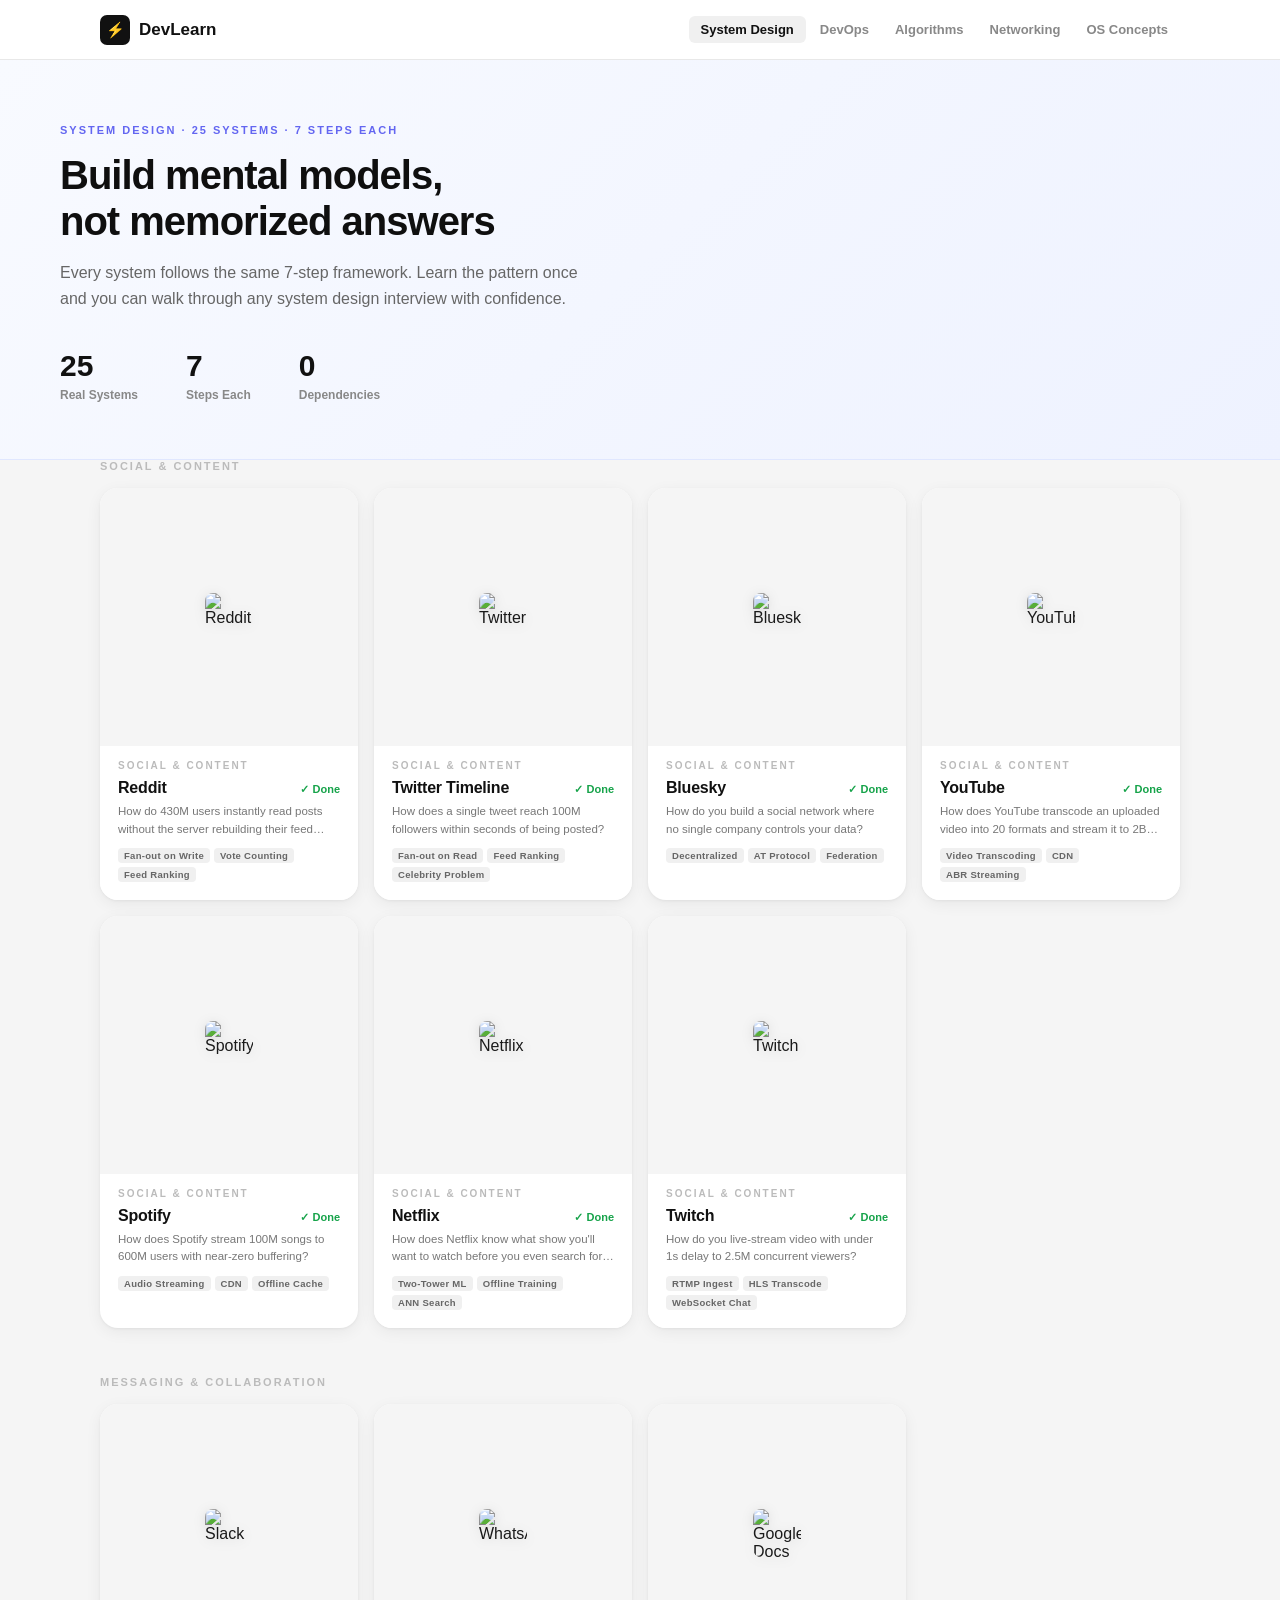
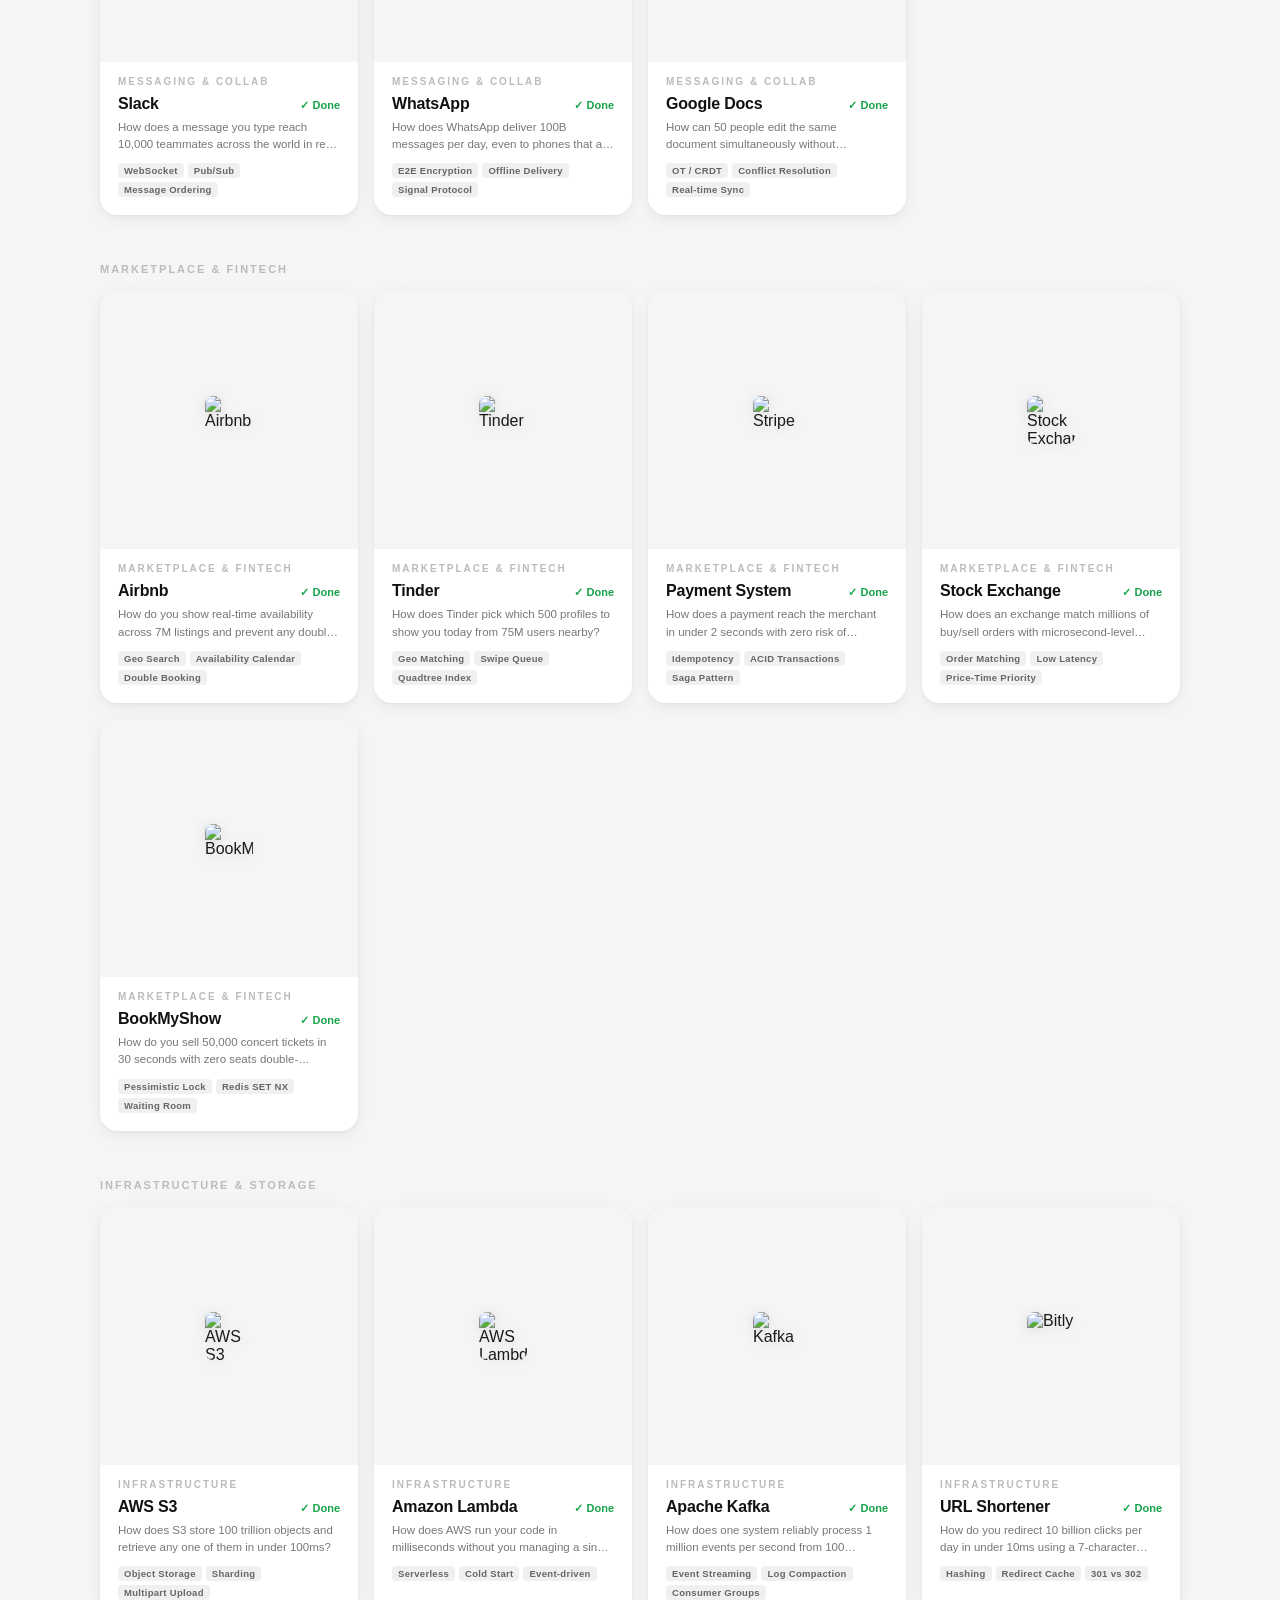
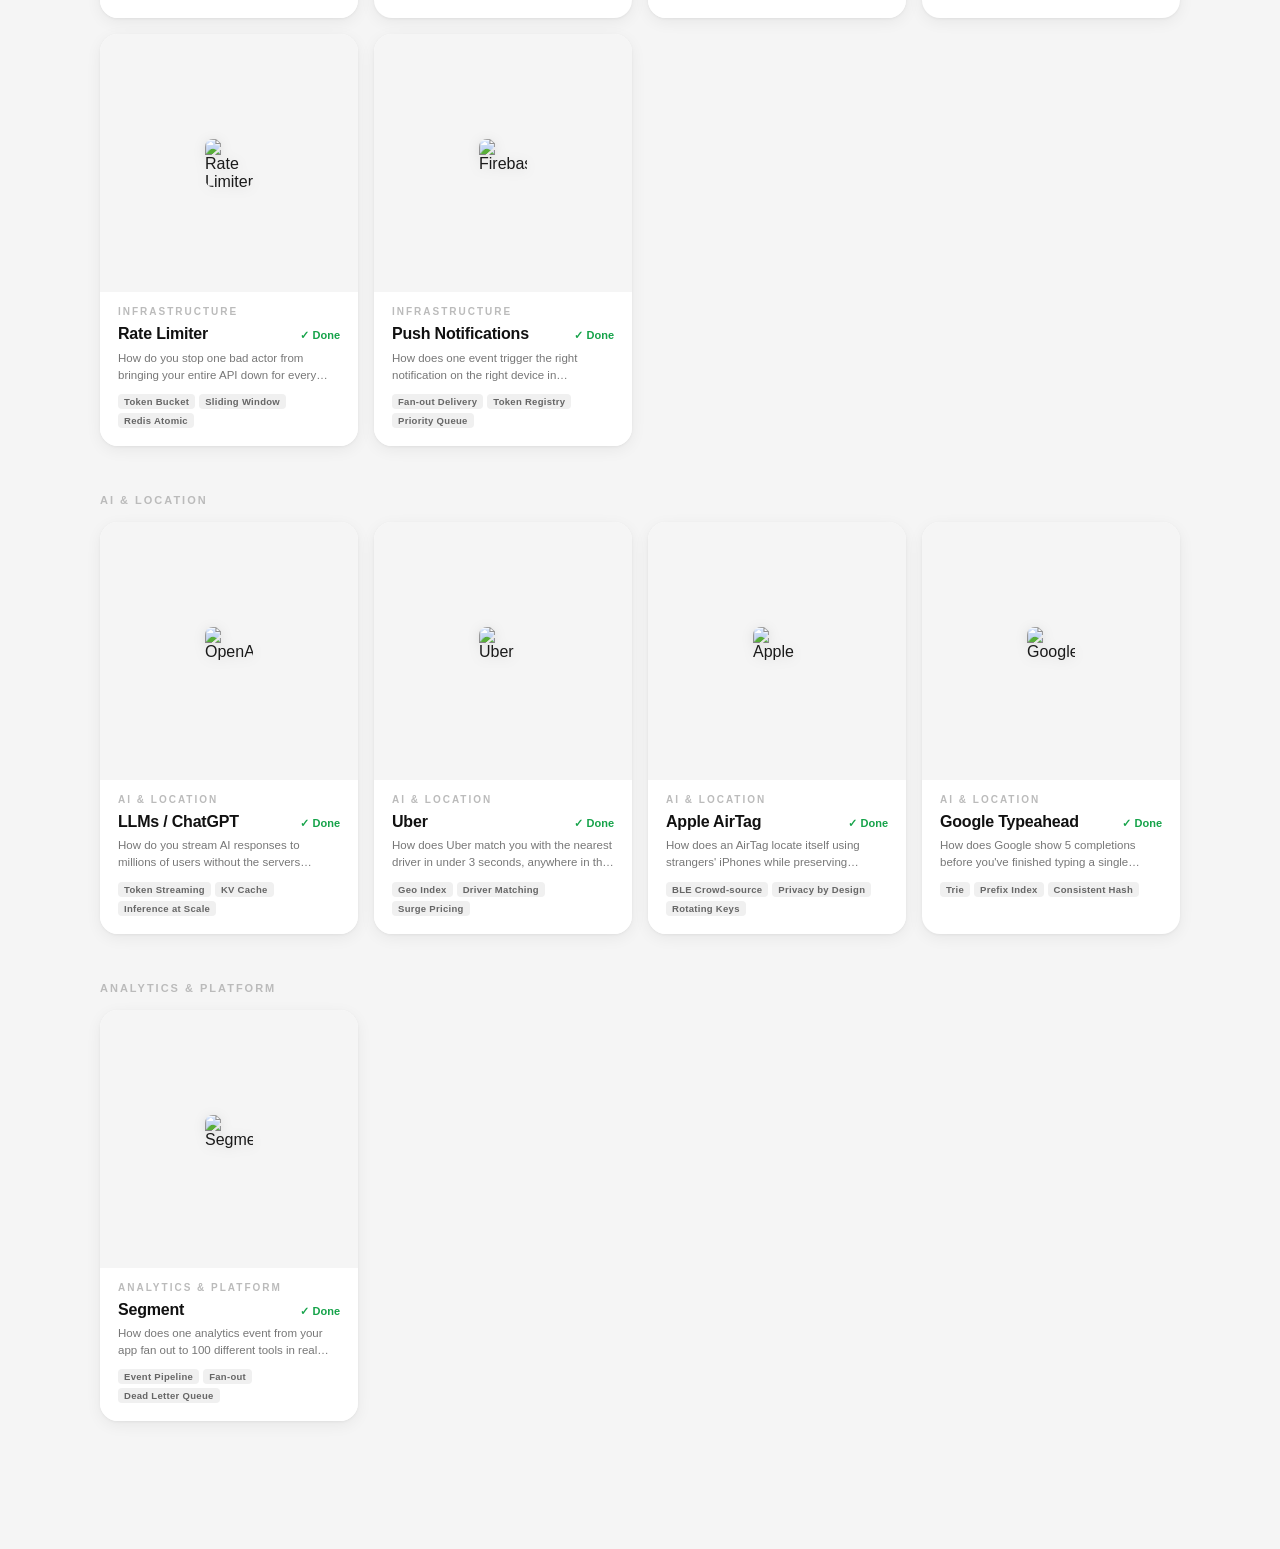
==== commit 3d5deca3: "Move Kubernetes to a separate DevOps section, separate from System Design - Added DevOps nav link in" ====
--- a/index.html
+++ b/index.html
@@ -775,7 +775,8 @@
       DevLearn
     </a>
     <div class="nav-links">
-      <a class="nav-link active">System Design</a>
+      <a class="nav-link active" data-section="sysdesign" onclick="showSection('sysdesign')">System Design</a>
+      <a class="nav-link" data-section="devops" onclick="showSection('devops')">DevOps</a>
       <a class="nav-link">Algorithms</a>
       <a class="nav-link">Networking</a>
       <a class="nav-link">OS Concepts</a>
@@ -1238,11 +1239,27 @@
       </div>
     </div>
 
-    <!-- ── DevOps & Cloud-Native ── -->
+  </div>
+</div>
+
+<!-- ══════════════ DEVOPS PAGE ══════════════ -->
+<div id="devops-page" style="display:none;">
+  <div class="hero" style="background:linear-gradient(135deg,#0f172a 0%,#1e3a5f 60%,#1a2e50 100%);">
+    <div class="hero-inner">
+      <div class="hero-eyebrow" style="color:#7dd3fc;">DevOps &amp; Cloud-Native · Container Orchestration</div>
+      <h1 class="hero-title" style="color:#f0f9ff;">Run containers at scale.<br>Not just on your laptop.</h1>
+      <p class="hero-sub" style="color:#94a3b8;">Kubernetes is the operating system of the cloud. Learn how it works internally, what every resource does, and how to use it confidently in any environment.</p>
+      <div class="hero-stats">
+        <div class="hero-stat"><span class="stat-num" style="color:#7dd3fc;">1</span><span class="stat-label" style="color:#94a3b8;">Deep Dive</span></div>
+        <div class="hero-stat"><span class="stat-num" style="color:#7dd3fc;">12</span><span class="stat-label" style="color:#94a3b8;">Steps</span></div>
+        <div class="hero-stat"><span class="stat-num" style="color:#7dd3fc;">0</span><span class="stat-label" style="color:#94a3b8;">Dependencies</span></div>
+      </div>
+    </div>
+  </div>
+  <div class="systems-container">
     <div class="biz-group">
-      <div class="biz-label">DevOps &amp; Cloud-Native</div>
+      <div class="biz-label">Container Orchestration</div>
       <div class="systems-grid">
-
         <div class="system-card done" onclick="openSystem('k8s')">
           <div class="card-media" style="background:#326CE5;">
             <img src="https://www.google.com/s2/favicons?domain=kubernetes.io&sz=64" alt="Kubernetes">
@@ -1257,10 +1274,8 @@
             <div class="card-tags"><span class="card-tag">Orchestration</span><span class="card-tag">Pods</span><span class="card-tag">Auto-scaling</span><span class="card-tag">Self-healing</span></div>
           </div>
         </div>
-
       </div>
     </div>
-
   </div>
 </div>
 
@@ -1270,7 +1285,7 @@
     <button class="back-btn" onclick="goHome()">← Back</button>
     <div class="detail-breadcrumb">
       CS <span class="bc-sep">›</span>
-      System Design <span class="bc-sep">›</span>
+      <span id="detail-section-label">System Design</span> <span class="bc-sep">›</span>
       <span class="bc-current" id="detail-breadcrumb-name"></span>
     </div>
   </div>
@@ -8328,16 +8343,35 @@
 
 // ── NAVIGATION ────────────────────────────────────────────
 let _currentSys = null;
+let _activeSection = 'sysdesign';
+
+const _sectionLabels = {
+  sysdesign: 'System Design',
+  devops:    'DevOps & Cloud-Native',
+};
+
+function showSection(section) {
+  _activeSection = section;
+  document.getElementById('home-page').style.display   = section === 'sysdesign' ? 'block' : 'none';
+  document.getElementById('devops-page').style.display = section === 'devops'    ? 'block' : 'none';
+  document.getElementById('detail-page').style.display = 'none';
+  document.querySelectorAll('.nav-link[data-section]').forEach(el => {
+    el.classList.toggle('active', el.dataset.section === section);
+  });
+  window.scrollTo(0, 0);
+}
 
 function openSystem(id) {
   const extras = systemExtras[id] || [];
   _currentSys = { ...systems[id], steps: [...systems[id].steps, ...extras], _id: id };
 
   document.getElementById('detail-breadcrumb-name').textContent = _currentSys.name;
+  document.getElementById('detail-section-label').textContent = _sectionLabels[_activeSection] || 'System Design';
 
   renderSidebar(0);
 
   document.getElementById('home-page').style.display   = 'none';
+  document.getElementById('devops-page').style.display = 'none';
   document.getElementById('detail-page').style.display = 'block';
   window.scrollTo(0, 0);
 }
@@ -8424,9 +8458,7 @@
 }
 
 function goHome() {
-  document.getElementById('detail-page').style.display = 'none';
-  document.getElementById('home-page').style.display   = 'block';
-  window.scrollTo(0, 0);
+  showSection(_activeSection);
 }
 
 function switchTab(e, tabId) {
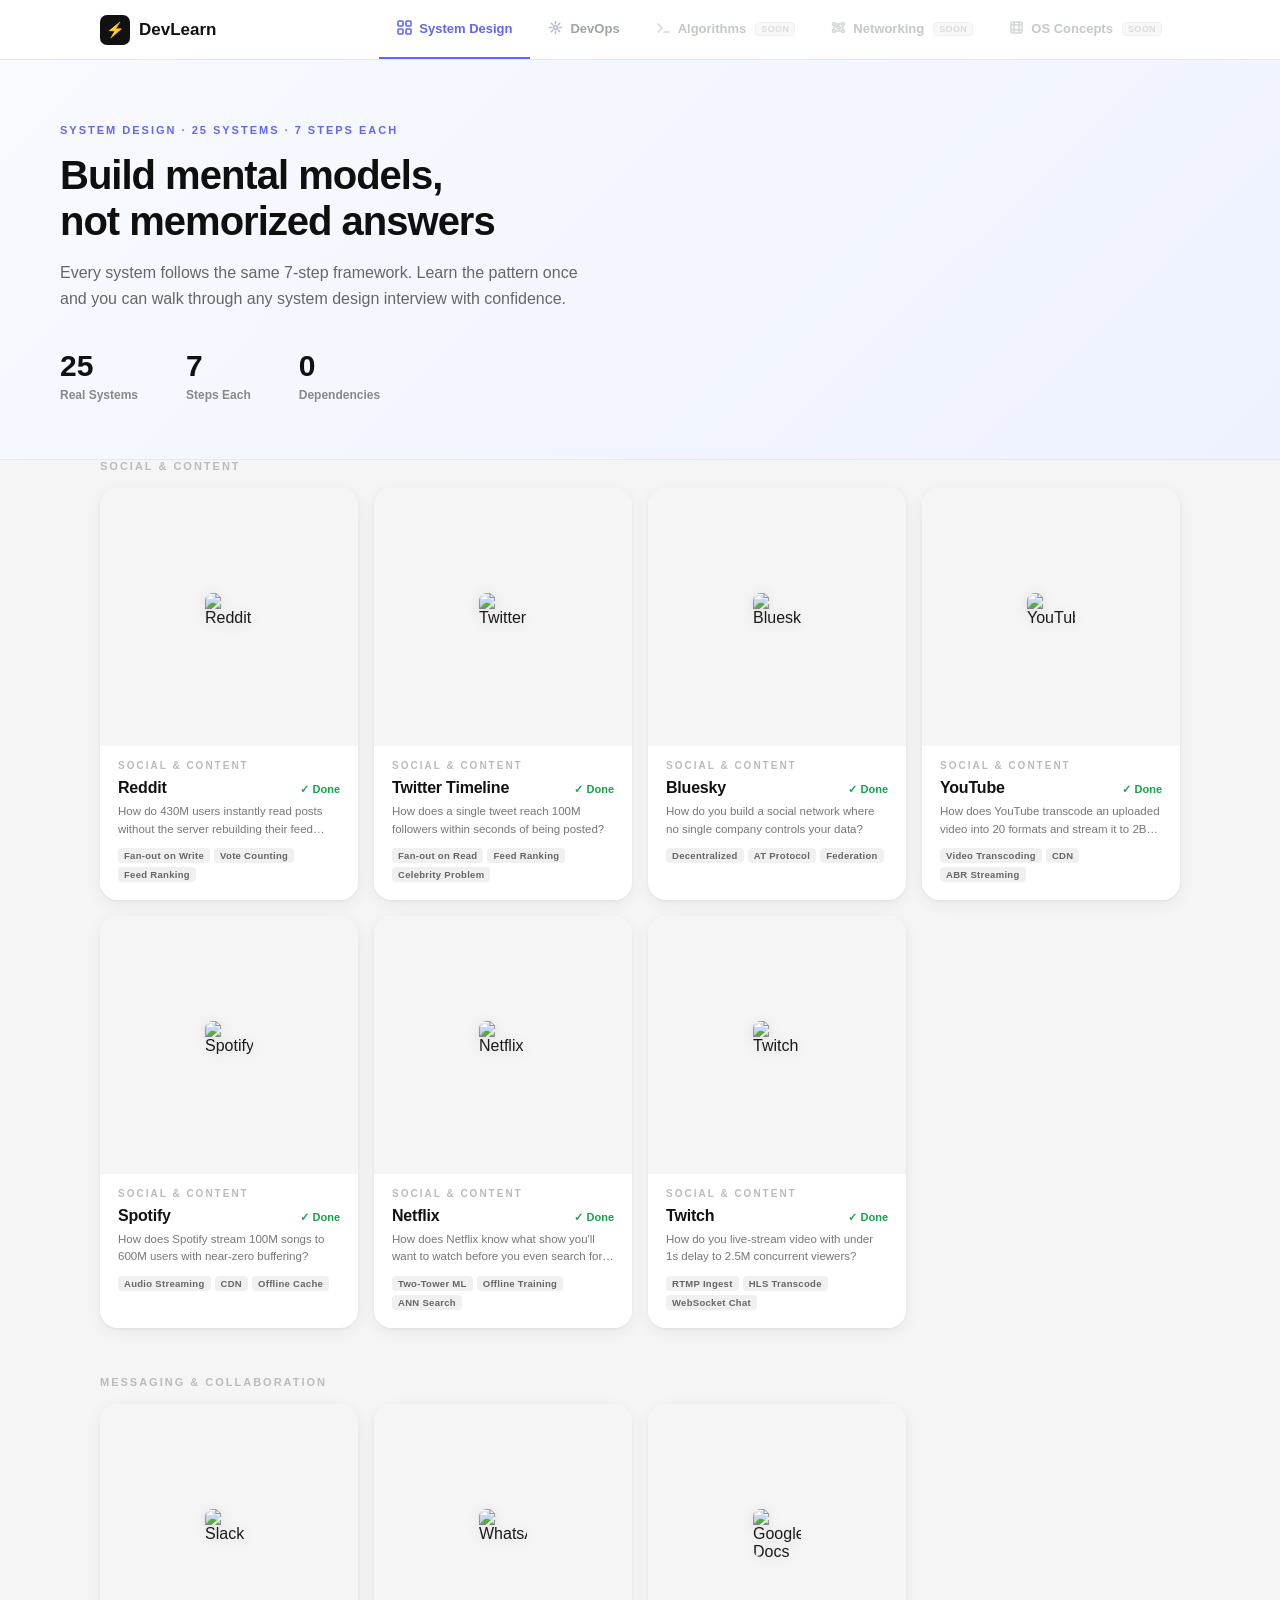
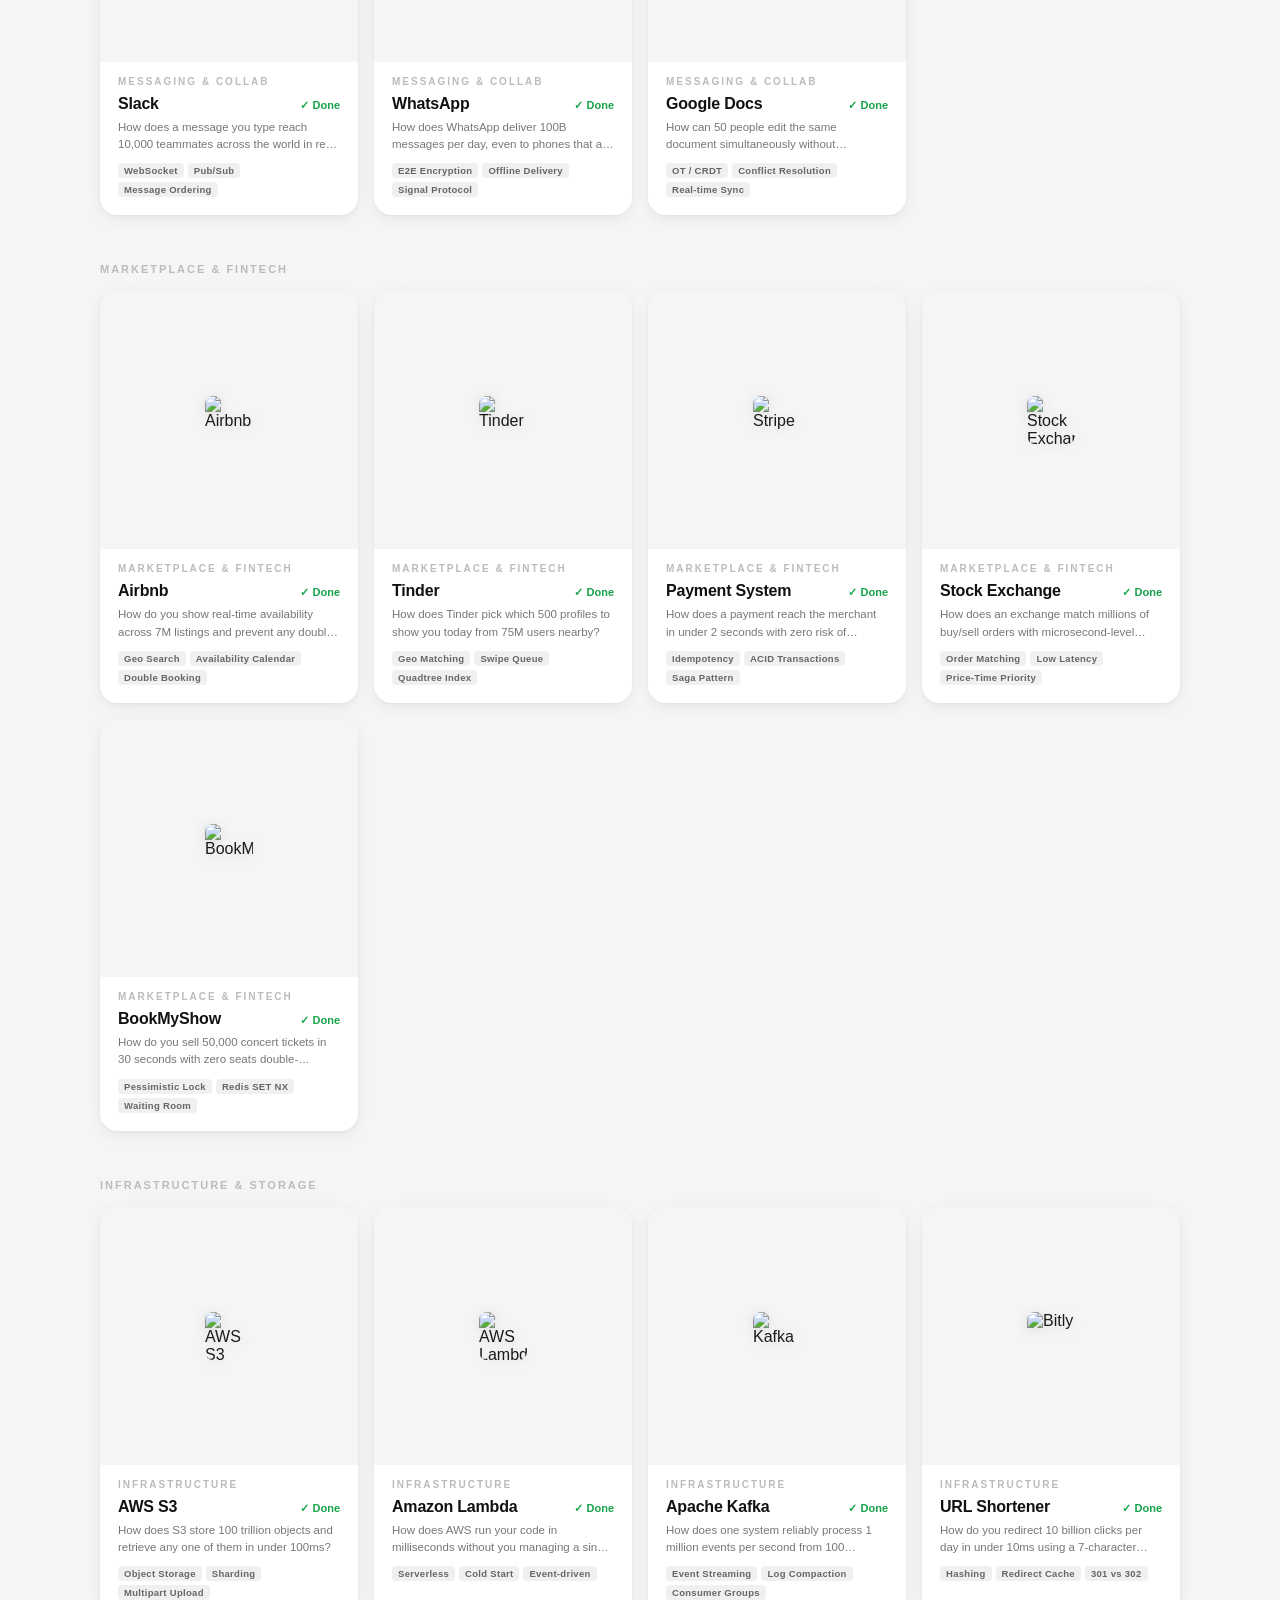
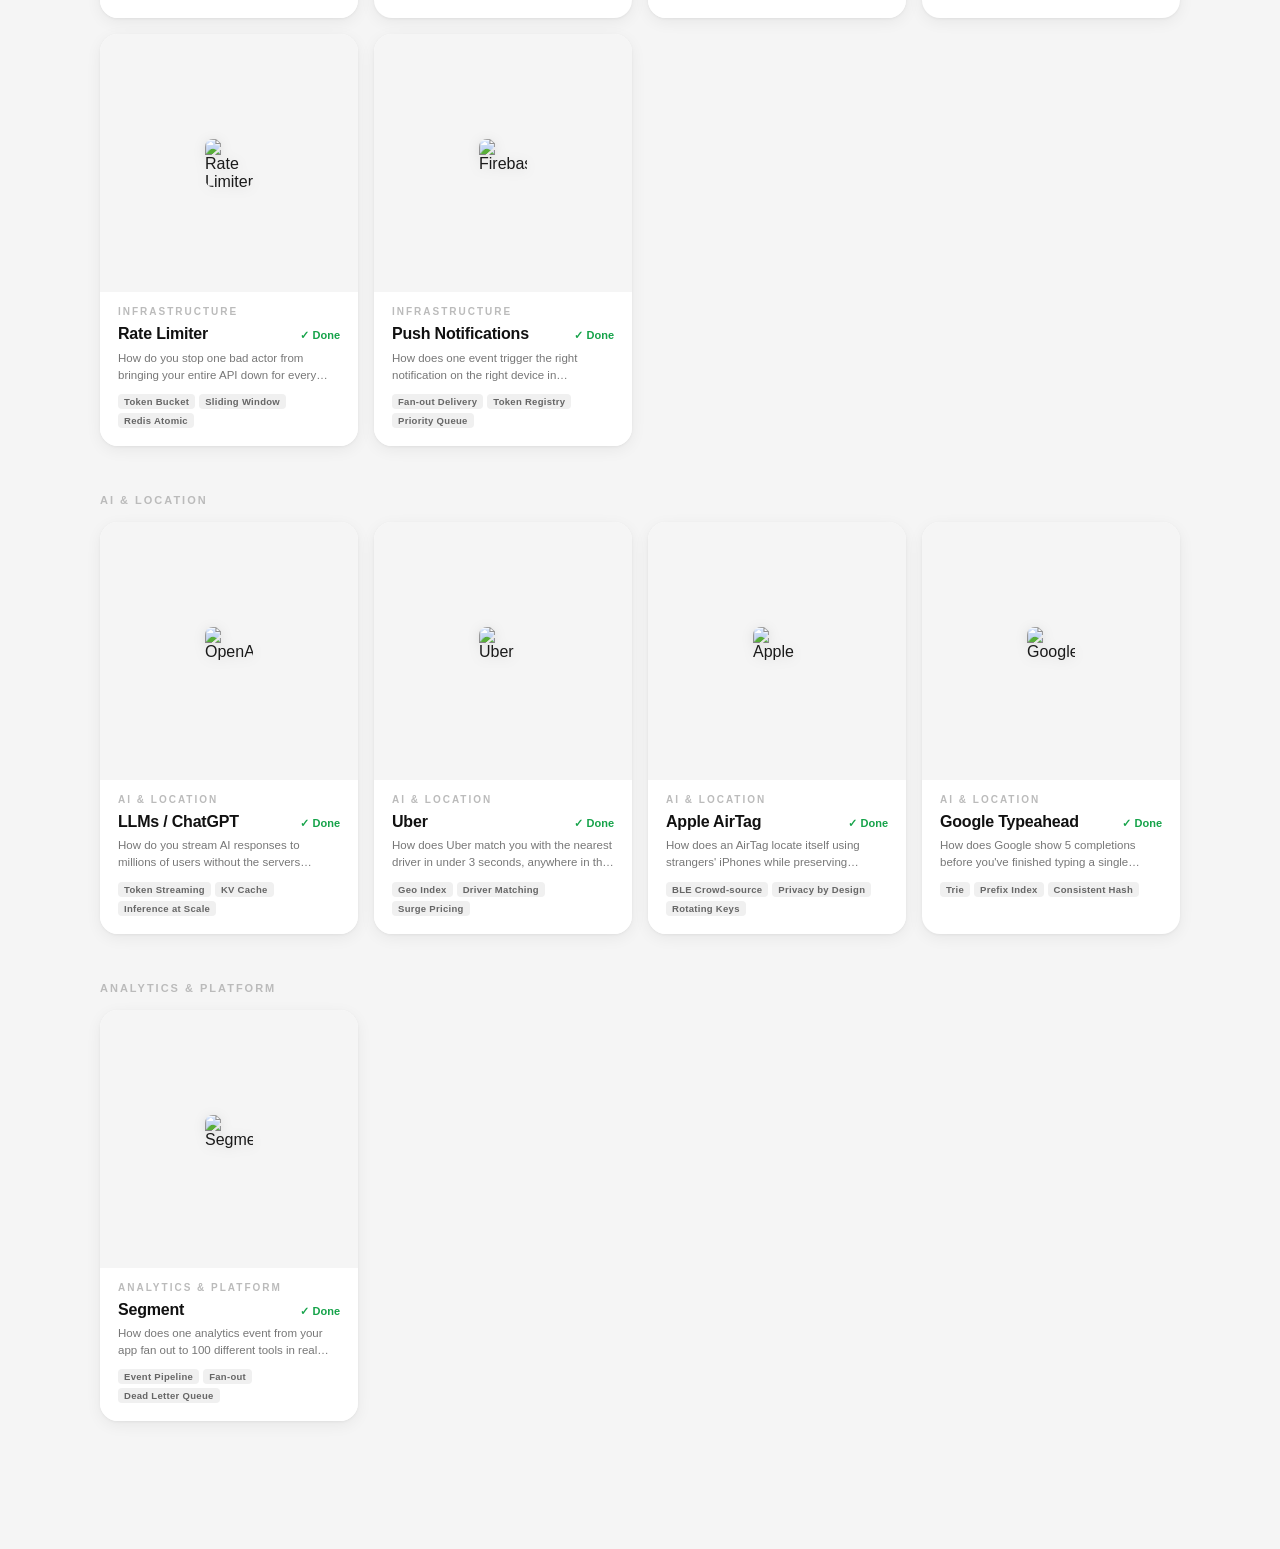
==== commit 100f7fdf: "Redesign navbar tabs — underline indicator, SVG icons, Soon badges - Active tab: indigo text + 2px i" ====
--- a/index.html
+++ b/index.html
@@ -4,770 +4,10 @@
 <meta charset="UTF-8">
 <meta name="viewport" content="width=device-width, initial-scale=1.0">
 <title>DevLearn — System Design</title>
-<style>
-  * { box-sizing: border-box; margin: 0; padding: 0; }
-
-  body {
-    background: #f5f5f5;
-    color: #1a1a1a;
-    font-family: -apple-system, BlinkMacSystemFont, 'Segoe UI', sans-serif;
-    min-height: 100vh;
-  }
-
-  /* ── PAGES ── */
-  #home-page  { display: block; }
-  #detail-page { display: none; }
-
-  /* ── HOME ── */
-  .home-header {
-    padding: 52px 40px 28px;
-    max-width: 1160px;
-    margin: 0 auto;
-  }
-  .home-header h1 {
-    font-size: 30px;
-    font-weight: 800;
-    color: #111;
-    margin-bottom: 6px;
-    letter-spacing: -0.5px;
-  }
-  .home-header p { color: #aaa; font-size: 14px; }
-
-  .systems-container {
-    max-width: 1160px;
-    margin: 0 auto;
-    padding: 0 40px 80px;
-  }
-
-  /* ── BUSINESS CASE GROUPS ── */
-  .biz-group { margin-bottom: 48px; }
-
-  .biz-label {
-    font-size: 11px;
-    font-weight: 700;
-    letter-spacing: 2px;
-    text-transform: uppercase;
-    color: #bbb;
-    margin-bottom: 16px;
-  }
-
-  .systems-grid {
-    display: grid;
-    grid-template-columns: repeat(auto-fill, minmax(220px, 1fr));
-    gap: 16px;
-  }
-
-  /* ── WEBFLOW-STYLE CARDS ── */
-  .system-card {
-    background: #fff;
-    border-radius: 18px;
-    overflow: hidden;
-    cursor: pointer;
-    transition: transform 0.2s ease, box-shadow 0.2s ease;
-    box-shadow: 0 1px 3px rgba(0,0,0,0.05), 0 4px 16px rgba(0,0,0,0.06);
-    border: none;
-  }
-  .system-card:hover {
-    transform: translateY(-5px);
-    box-shadow: 0 8px 32px rgba(0,0,0,0.13), 0 2px 8px rgba(0,0,0,0.06);
-  }
-
-  .card-media {
-    width: 100%;
-    aspect-ratio: 1 / 1;
-    display: flex;
-    align-items: center;
-    justify-content: center;
-    position: relative;
-    overflow: hidden;
-    background: #f5f5f5 !important;
-  }
-  .card-media img {
-    width: 48px;
-    height: 48px;
-    object-fit: contain;
-    border-radius: 8px;
-    filter: drop-shadow(0 2px 6px rgba(0,0,0,0.10));
-    transition: transform 0.2s ease;
-  }
-  .system-card:hover .card-media img {
-    transform: scale(1.08);
-  }
-
-  .card-body {
-    padding: 14px 18px 18px;
-    background: #fff;
-  }
-  .card-cat {
-    font-size: 10px;
-    font-weight: 700;
-    letter-spacing: 2px;
-    text-transform: uppercase;
-    color: #bbb;
-    margin-bottom: 7px;
-  }
-  .card-row {
-    display: flex;
-    align-items: baseline;
-    justify-content: space-between;
-    gap: 8px;
-  }
-  .card-name {
-    font-size: 16px;
-    font-weight: 800;
-    color: #111;
-    letter-spacing: -0.2px;
-    line-height: 1.2;
-  }
-  .card-sub {
-    font-size: 11px;
-    font-weight: 600;
-    color: #bbb;
-    white-space: nowrap;
-  }
-  .system-card.done .card-sub {
-    color: #16a34a;
-    font-weight: 700;
-  }
-  .card-tags {
-    display: flex;
-    flex-wrap: wrap;
-    gap: 4px;
-    margin-top: 8px;
-  }
-  .card-tag {
-    font-size: 9.5px;
-    font-weight: 700;
-    letter-spacing: 0.3px;
-    color: #666;
-    background: #f0f0f0;
-    border-radius: 4px;
-    padding: 2px 6px;
-    white-space: nowrap;
-  }
-
-  /* ── DETAIL PAGE ── */
-  .detail-header {
-    border-bottom: 1px solid #e8e8e8;
-    padding: 20px 32px;
-    display: flex;
-    align-items: center;
-    gap: 16px;
-    position: sticky;
-    top: 0;
-    background: #f5f5f5;
-    z-index: 10;
-  }
-  .back-btn {
-    background: none;
-    border: 1px solid #ddd;
-    color: #888;
-    font-size: 13px;
-    padding: 6px 12px;
-    border-radius: 6px;
-    cursor: pointer;
-    transition: all 0.15s;
-  }
-  .back-btn:hover { color: #111; border-color: #aaa; }
-
-  .detail-title { font-size: 18px; font-weight: 800; color: #111; }
-  .detail-sub   { font-size: 12px; color: #aaa; margin-top: 2px; }
-
-  .detail-body {
-    max-width: 780px;
-    margin: 0 auto;
-    padding: 40px 32px 80px;
-  }
-
-  /* ── STEPS ── */
-  .steps-list { display: flex; flex-direction: column; gap: 4px; }
-
-  .step-item {
-    border: 1px solid #e8e8e8;
-    border-radius: 10px;
-    overflow: hidden;
-    background: #fff;
-  }
-
-  .step-header {
-    display: flex;
-    align-items: center;
-    gap: 14px;
-    padding: 16px 20px;
-    cursor: pointer;
-    transition: background 0.15s;
-    user-select: none;
-  }
-  .step-header:hover { background: #fafafa; }
-
-  .step-num {
-    width: 26px; height: 26px;
-    border-radius: 50%;
-    background: #f0f0f0;
-    border: 1px solid #e0e0e0;
-    display: flex; align-items: center; justify-content: center;
-    font-size: 11px;
-    font-weight: 700;
-    color: #aaa;
-    flex-shrink: 0;
-  }
-  .step-item.active .step-num {
-    background: #111;
-    color: #fff;
-    border-color: #111;
-  }
-
-  .step-name { font-size: 14px; font-weight: 600; color: #666; flex: 1; }
-  .step-item.active .step-name { color: #111; }
-  .step-chevron { color: #ccc; font-size: 12px; transition: transform 0.25s; }
-  .step-item.open .step-chevron { transform: rotate(180deg); }
-
-  .step-body {
-    display: none;
-    padding: 0 20px 24px 60px;
-    border-top: 1px solid #f0f0f0;
-  }
-  .step-item.open .step-body { display: block; padding-top: 20px; }
-
-  /* ── CONTENT STYLES ── */
-  .content-section { margin-bottom: 24px; }
-  .content-section:last-child { margin-bottom: 0; }
-
-  .content-label {
-    font-size: 10px;
-    font-weight: 700;
-    letter-spacing: 1.5px;
-    text-transform: uppercase;
-    color: #bbb;
-    margin-bottom: 10px;
-  }
-
-  .req-list { list-style: none; display: flex; flex-direction: column; gap: 8px; }
-  .req-list li {
-    font-size: 13.5px;
-    color: #555;
-    line-height: 1.6;
-    padding-left: 14px;
-    position: relative;
-  }
-  .req-list li::before {
-    content: '–';
-    position: absolute;
-    left: 0;
-    color: #ccc;
-  }
-  .req-list li strong { color: #222; font-weight: 600; }
-
-  .nfr-table { width: 100%; border-collapse: collapse; font-size: 13px; }
-  .nfr-table td { padding: 8px 12px; border-bottom: 1px solid #f0f0f0; color: #555; vertical-align: top; }
-  .nfr-table td:first-child { color: #222; font-weight: 600; width: 180px; }
-  .nfr-table tr:last-child td { border-bottom: none; }
-
-  /* ── CAPACITY CALC TABLE ── */
-  .cap-calc { display: flex; flex-direction: column; margin-bottom: 14px; }
-  .cap-calc-row {
-    display: grid;
-    grid-template-columns: 130px 1fr auto;
-    align-items: baseline;
-    gap: 14px;
-    padding: 10px 0;
-    border-bottom: 1px solid #f3f3f3;
-  }
-  .cap-calc-row:last-child { border-bottom: none; }
-  .cap-calc-label { font-size: 12px; font-weight: 700; color: #333; line-height: 1.4; }
-  .cap-calc-math {
-    font-size: 11.5px;
-    color: #aaa;
-    line-height: 1.6;
-    font-family: 'SF Mono', 'Fira Code', 'Courier New', monospace;
-  }
-  .cap-calc-result { font-size: 16px; font-weight: 800; color: #111; white-space: nowrap; text-align: right; }
-
-  .insight-box {
-    background: #f8f8f8;
-    border: 1px solid #efefef;
-    border-left: 2px solid #ccc;
-    border-radius: 8px;
-    padding: 12px 14px;
-    font-size: 13px;
-    color: #666;
-    margin-top: 12px;
-    line-height: 1.6;
-  }
-  .insight-box strong { color: #222; }
-
-  /* ── HLD GRAPH ── */
-  .hld-graph {
-    display: flex;
-    flex-direction: column;
-    align-items: center;
-    gap: 0;
-  }
-
-  .hld-row {
-    display: flex;
-    align-items: center;
-    justify-content: center;
-    gap: 8px;
-    width: 100%;
-  }
-
-  .hld-node {
-    border: 1px solid #e0e0e0;
-    border-radius: 8px;
-    padding: 8px 14px;
-    font-size: 12px;
-    font-weight: 600;
-    color: #333;
-    background: #f8f8f8;
-    text-align: center;
-    white-space: nowrap;
-  }
-  .hld-node .node-sub {
-    font-size: 10px;
-    color: #aaa;
-    font-weight: 400;
-    margin-top: 2px;
-  }
-
-  .hld-node.c-blue   { border-color: #bfdbfe; color: #1d4ed8; background: #eff6ff; }
-  .hld-node.c-orange { border-color: #fed7aa; color: #c2410c; background: #fff7ed; }
-  .hld-node.c-teal   { border-color: #99f6e4; color: #0f766e; background: #f0fdfa; }
-  .hld-node.c-green  { border-color: #bbf7d0; color: #15803d; background: #f0fdf4; }
-  .hld-node.c-purple { border-color: #e9d5ff; color: #7e22ce; background: #faf5ff; }
-  .hld-node.c-yellow { border-color: #fef08a; color: #a16207; background: #fefce8; }
-  .hld-node.c-red    { border-color: #fecaca; color: #b91c1c; background: #fef2f2; }
-
-  .hld-arrow { font-size: 14px; color: #ccc; margin: 4px 0; text-align: center; }
-  .hld-sep   { width: 1px; height: 24px; background: #eee; margin: 0 4px; }
-
-  .hld-multi { display: flex; gap: 8px; flex-wrap: wrap; justify-content: center; }
-
-  .layer-name {
-    font-size: 9px;
-    letter-spacing: 1.5px;
-    text-transform: uppercase;
-    color: #ccc;
-    font-weight: 700;
-    margin-bottom: 6px;
-    text-align: center;
-  }
-
-  /* comm explanation */
-  .comm-block { display: flex; flex-direction: column; gap: 10px; margin-top: 8px; }
-  .comm-row {
-    display: flex;
-    align-items: center;
-    gap: 8px;
-    font-size: 12px;
-    color: #666;
-  }
-  .comm-pill {
-    font-size: 10px;
-    font-weight: 700;
-    padding: 2px 8px;
-    border-radius: 20px;
-    flex-shrink: 0;
-  }
-  .sync-pill  { background: #eff6ff; color: #1d4ed8; border: 1px solid #bfdbfe; }
-  .async-pill { background: #fefce8; color: #a16207; border: 1px solid #fef08a; }
-
-  /* ── TABS ── */
-  .tab-bar {
-    display: flex;
-    gap: 2px;
-    background: #f0f0f0;
-    border: 1px solid #e8e8e8;
-    border-radius: 8px;
-    padding: 3px;
-    margin-bottom: 20px;
-    width: fit-content;
-  }
-  .tab-btn {
-    background: none;
-    border: none;
-    color: #aaa;
-    font-size: 12px;
-    font-weight: 600;
-    padding: 6px 14px;
-    border-radius: 6px;
-    cursor: pointer;
-    transition: all 0.15s;
-    white-space: nowrap;
-  }
-  .tab-btn:hover { color: #555; }
-  .tab-btn.active { background: #fff; color: #111; box-shadow: 0 1px 3px rgba(0,0,0,0.08); }
-  .tab-panel { display: none; }
-  .tab-panel.active { display: block; }
-
-  /* ── DB NODES ── */
-  .db-node {
-    border: 1px solid #e8e8e8;
-    border-radius: 10px;
-    overflow: hidden;
-    background: #fff;
-  }
-  .db-node-header {
-    display: flex;
-    align-items: center;
-    gap: 8px;
-    padding: 10px 14px;
-    border-bottom: 1px solid #e8e8e8;
-  }
-  .db-node-icon { font-size: 14px; }
-  .db-node-name { font-size: 13px; font-weight: 700; color: #111; }
-  .db-node-body { padding: 6px 0; }
-  .db-row {
-    display: flex;
-    justify-content: space-between;
-    align-items: center;
-    padding: 5px 14px;
-    font-size: 11px;
-    color: #555;
-    border-bottom: 1px solid #f5f5f5;
-    font-family: monospace;
-  }
-  .db-row:last-child { border-bottom: none; }
-  .db-row span { color: #aaa; font-size: 10px; }
-  .db-row.pk { background: #fffbeb; }
-  .db-row.pk, .db-row.pk span { color: #92400e; }
-  .db-row.fk { background: #f0f9ff; }
-  .db-row.fk, .db-row.fk span { color: #0369a1; }
-
-  .coming-soon {
-    padding: 48px 0;
-    text-align: center;
-    color: #ccc;
-    font-size: 14px;
-  }
-  .coming-soon span { display: block; font-size: 32px; margin-bottom: 12px; }
-
-  /* ── SITE NAV ── */
-  .site-nav {
-    position: sticky;
-    top: 0;
-    z-index: 100;
-    background: #fff;
-    border-bottom: 1px solid #e8e8e8;
-    height: 60px;
-  }
-  .nav-inner {
-    max-width: 1160px;
-    margin: 0 auto;
-    padding: 0 40px;
-    height: 100%;
-    display: flex;
-    align-items: center;
-    justify-content: space-between;
-  }
-  .nav-logo {
-    display: flex;
-    align-items: center;
-    gap: 9px;
-    font-size: 17px;
-    font-weight: 800;
-    color: #111;
-    text-decoration: none;
-  }
-  .nav-logo-icon {
-    width: 30px;
-    height: 30px;
-    background: #111;
-    border-radius: 7px;
-    display: flex;
-    align-items: center;
-    justify-content: center;
-    font-size: 15px;
-    color: #fff;
-    flex-shrink: 0;
-  }
-  .nav-links { display: flex; gap: 2px; }
-  .nav-link {
-    font-size: 13px;
-    font-weight: 600;
-    color: #888;
-    padding: 6px 12px;
-    border-radius: 6px;
-    cursor: pointer;
-    text-decoration: none;
-    transition: color 0.15s, background 0.15s;
-  }
-  .nav-link:hover { color: #111; background: #f5f5f5; }
-  .nav-link.active { color: #111; background: #f0f0f0; }
-
-  /* ── HERO ── */
-  .hero {
-    background: linear-gradient(135deg, #f8faff 0%, #eef2ff 100%);
-    border-bottom: 1px solid #e0e7ff;
-    padding: 64px 40px 56px;
-  }
-  .hero-inner { max-width: 1160px; margin: 0 auto; }
-  .hero-eyebrow {
-    font-size: 11px;
-    font-weight: 700;
-    text-transform: uppercase;
-    letter-spacing: 2px;
-    color: #6366f1;
-    margin-bottom: 16px;
-  }
-  .hero-title {
-    font-size: 40px;
-    font-weight: 800;
-    color: #0f0f0f;
-    letter-spacing: -1px;
-    line-height: 1.15;
-    margin-bottom: 16px;
-    max-width: 620px;
-  }
-  .hero-sub {
-    font-size: 16px;
-    color: #666;
-    line-height: 1.6;
-    max-width: 540px;
-    margin-bottom: 40px;
-  }
-  .hero-stats { display: flex; gap: 48px; }
-  .hero-stat {}
-  .stat-num {
-    font-size: 30px;
-    font-weight: 800;
-    color: #111;
-    display: block;
-    line-height: 1;
-    margin-bottom: 4px;
-  }
-  .stat-label { font-size: 12px; color: #888; font-weight: 600; }
-
-  /* ── CARD PROBLEM TEXT ── */
-  .card-problem {
-    font-size: 11.5px;
-    color: #777;
-    line-height: 1.5;
-    margin: 6px 0 10px;
-    display: -webkit-box;
-    -webkit-line-clamp: 2;
-    -webkit-box-orient: vertical;
-    overflow: hidden;
-  }
-
-  /* ── DETAIL NAV ── */
-  .detail-nav {
-    position: sticky;
-    top: 60px;
-    z-index: 50;
-    background: #fafafa;
-    border-bottom: 1px solid #e8e8e8;
-    padding: 14px 32px;
-    display: flex;
-    align-items: center;
-    gap: 14px;
-    height: 54px;
-  }
-  .detail-breadcrumb {
-    font-size: 12px;
-    color: #aaa;
-  }
-  .detail-breadcrumb .bc-sep { margin: 0 6px; }
-  .detail-breadcrumb .bc-current { color: #333; font-weight: 600; }
-
-  /* ── DETAIL SIDEBAR LAYOUT ── */
-  .detail-layout {
-    display: flex;
-    min-height: calc(100vh - 114px);
-    background: #f5f5f5;
-  }
-
-  .detail-sidebar {
-    width: 256px;
-    flex-shrink: 0;
-    border-right: 1px solid #e8e8e8;
-    background: #fff;
-    position: sticky;
-    top: 114px;
-    height: calc(100vh - 114px);
-    overflow-y: auto;
-    display: flex;
-    flex-direction: column;
-  }
-
-  .sidebar-header {
-    padding: 24px 20px 16px;
-    border-bottom: 1px solid #f0f0f0;
-  }
-  .sidebar-sys-name {
-    font-size: 16px;
-    font-weight: 800;
-    color: #111;
-    margin-bottom: 8px;
-    letter-spacing: -0.3px;
-    line-height: 1.2;
-  }
-  .sidebar-problem {
-    font-size: 11.5px;
-    color: #888;
-    line-height: 1.5;
-    font-style: italic;
-  }
-
-  .sidebar-steps-label {
-    padding: 16px 20px 8px;
-    font-size: 10px;
-    font-weight: 700;
-    text-transform: uppercase;
-    letter-spacing: 1.5px;
-    color: #ccc;
-  }
-
-  .sidebar-steps { flex: 1; }
-
-  .sidebar-step {
-    display: flex;
-    align-items: center;
-    gap: 12px;
-    padding: 10px 20px;
-    cursor: pointer;
-    transition: background 0.12s;
-    border-left: 3px solid transparent;
-    user-select: none;
-  }
-  .sidebar-step:hover { background: #f8f8f8; }
-  .sidebar-step.active {
-    background: #f0f0ff;
-    border-left-color: #6366f1;
-  }
-  .sidebar-step-num {
-    width: 22px;
-    height: 22px;
-    border-radius: 50%;
-    background: #f0f0f0;
-    font-size: 10px;
-    font-weight: 700;
-    display: flex;
-    align-items: center;
-    justify-content: center;
-    color: #aaa;
-    flex-shrink: 0;
-    transition: background 0.12s, color 0.12s;
-  }
-  .sidebar-step.active .sidebar-step-num {
-    background: #6366f1;
-    color: #fff;
-  }
-  .sidebar-step-name {
-    font-size: 12.5px;
-    font-weight: 600;
-    color: #777;
-    line-height: 1.3;
-    transition: color 0.12s;
-  }
-  .sidebar-step.active .sidebar-step-name { color: #111; font-weight: 700; }
-
-  /* ── DETAIL CONTENT ── */
-  .detail-content {
-    flex: 1;
-    min-width: 0;
-    padding: 40px 52px 80px;
-    max-width: 900px;
-    background: #fff;
-    margin: 16px 16px 16px 0;
-    border-radius: 12px;
-    border: 1px solid #e8e8e8;
-    align-self: flex-start;
-  }
-
-  .content-step-meta {
-    font-size: 11px;
-    font-weight: 700;
-    text-transform: uppercase;
-    letter-spacing: 1.5px;
-    color: #6366f1;
-    margin-bottom: 8px;
-  }
-  .content-step-title {
-    font-size: 24px;
-    font-weight: 800;
-    color: #111;
-    letter-spacing: -0.4px;
-    margin-bottom: 28px;
-    padding-bottom: 20px;
-    border-bottom: 1px solid #f0f0f0;
-    line-height: 1.2;
-  }
-
-  /* ── RESPONSIVE ── */
-  @media (max-width: 768px) {
-    .site-nav .nav-links { display: none; }
-    .hero { padding: 40px 20px 36px; }
-    .hero-title { font-size: 28px; }
-    .hero-stats { gap: 28px; }
-    .systems-container { padding: 0 16px 60px; }
-    .detail-layout { flex-direction: column; }
-    .detail-sidebar {
-      width: 100%;
-      position: static;
-      height: auto;
-      border-right: none;
-      border-bottom: 1px solid #e8e8e8;
-    }
-    .detail-content { margin: 8px; padding: 24px 20px 60px; }
-    .nav-inner { padding: 0 20px; }
-  }
-
-  /* ── CAP TOOLTIPS ── */
-  .cap-tt {
-    display: inline-block;
-    position: relative;
-    border-bottom: 1.5px dashed #6366f1;
-    color: #6366f1;
-    font-weight: 700;
-    cursor: help;
-  }
-  .cap-tt .cap-tip {
-    visibility: hidden;
-    opacity: 0;
-    pointer-events: none;
-    position: absolute;
-    bottom: calc(100% + 10px);
-    left: 50%;
-    transform: translateX(-50%);
-    width: 280px;
-    background: #1e293b;
-    color: #e2e8f0;
-    border-radius: 10px;
-    padding: 12px 14px;
-    font-size: 12px;
-    line-height: 1.6;
-    font-weight: 400;
-    font-style: normal;
-    text-align: left;
-    z-index: 9999;
-    box-shadow: 0 8px 24px rgba(0,0,0,0.3);
-    transition: opacity 0.15s ease, visibility 0.15s ease;
-    white-space: normal;
-  }
-  .cap-tt .cap-tip::after {
-    content: '';
-    position: absolute;
-    top: 100%;
-    left: 50%;
-    transform: translateX(-50%);
-    border: 7px solid transparent;
-    border-top-color: #1e293b;
-  }
-  .cap-tt:hover .cap-tip {
-    visibility: visible;
-    opacity: 1;
-  }
-  .cap-tip-head { font-size: 12px; font-weight: 700; color: #fff; margin-bottom: 6px; display: block; }
-  .cap-tip-row { display: flex; gap: 6px; margin-bottom: 3px; font-size: 11px; }
-  .cap-tip-label { color: #94a3b8; min-width: 70px; flex-shrink: 0; }
-  .cap-tip-val { color: #e2e8f0; }
-  .cap-tip-eg { margin-top: 8px; padding-top: 8px; border-top: 1px solid #334155; font-size: 11px; color: #94a3b8; }
-</style>
+<link rel="stylesheet" href="css/styles.css">
 </head>
 <body>
 
-<!-- ══════════════ SITE NAV ══════════════ -->
 <nav class="site-nav">
   <div class="nav-inner">
     <a class="nav-logo">
@@ -775,11 +15,54 @@
       DevLearn
     </a>
     <div class="nav-links">
-      <a class="nav-link active" data-section="sysdesign" onclick="showSection('sysdesign')">System Design</a>
-      <a class="nav-link" data-section="devops" onclick="showSection('devops')">DevOps</a>
-      <a class="nav-link">Algorithms</a>
-      <a class="nav-link">Networking</a>
-      <a class="nav-link">OS Concepts</a>
+      <a class="nav-link active" data-section="sysdesign" onclick="showSection('sysdesign')">
+        <span class="nav-tab-icon">
+          <svg width="15" height="15" viewBox="0 0 15 15" fill="none" stroke="currentColor" stroke-width="1.6" stroke-linecap="round" stroke-linejoin="round">
+            <rect x="1" y="1" width="5" height="5" rx="1"/><rect x="9" y="1" width="5" height="5" rx="1"/>
+            <rect x="1" y="9" width="5" height="5" rx="1"/><rect x="9" y="9" width="5" height="5" rx="1"/>
+          </svg>
+        </span>
+        System Design
+      </a>
+      <a class="nav-link" data-section="devops" onclick="showSection('devops')">
+        <span class="nav-tab-icon">
+          <svg width="15" height="15" viewBox="0 0 15 15" fill="none" stroke="currentColor" stroke-width="1.6" stroke-linecap="round" stroke-linejoin="round">
+            <circle cx="7.5" cy="7.5" r="2"/><path d="M7.5 1.5v2M7.5 11.5v2M1.5 7.5h2M11.5 7.5h2M3.4 3.4l1.4 1.4M10.2 10.2l1.4 1.4M3.4 11.6l1.4-1.4M10.2 4.8l1.4-1.4"/>
+          </svg>
+        </span>
+        DevOps
+      </a>
+      <a class="nav-link soon">
+        <span class="nav-tab-icon">
+          <svg width="15" height="15" viewBox="0 0 15 15" fill="none" stroke="currentColor" stroke-width="1.6" stroke-linecap="round" stroke-linejoin="round">
+            <path d="M2 4l4 4-4 4"/><line x1="8" y1="12" x2="13" y2="12"/>
+          </svg>
+        </span>
+        Algorithms
+        <span class="nav-tab-soon">SOON</span>
+      </a>
+      <a class="nav-link soon">
+        <span class="nav-tab-icon">
+          <svg width="15" height="15" viewBox="0 0 15 15" fill="none" stroke="currentColor" stroke-width="1.6" stroke-linecap="round" stroke-linejoin="round">
+            <circle cx="3" cy="4" r="1.5"/><circle cx="12" cy="4" r="1.5"/><circle cx="3" cy="11" r="1.5"/>
+            <circle cx="12" cy="11" r="1.5"/><circle cx="7.5" cy="7.5" r="1.5"/>
+            <path d="M4.5 4h6M3 5.5v4M12 5.5v4M4.5 11h6M5 6.5l2.5-1M7.5 9l2.5-1.5"/>
+          </svg>
+        </span>
+        Networking
+        <span class="nav-tab-soon">SOON</span>
+      </a>
+      <a class="nav-link soon">
+        <span class="nav-tab-icon">
+          <svg width="15" height="15" viewBox="0 0 15 15" fill="none" stroke="currentColor" stroke-width="1.6" stroke-linecap="round" stroke-linejoin="round">
+            <rect x="2" y="2" width="11" height="11" rx="1.5"/>
+            <rect x="5" y="5" width="5" height="5" rx="0.5"/>
+            <path d="M5 2v3M10 2v3M2 5h3M2 10h3M10 2v3M10 12v-3M12 5h-3M12 10h-3M5 12v-3"/>
+          </svg>
+        </span>
+        OS Concepts
+        <span class="nav-tab-soon">SOON</span>
+      </a>
     </div>
   </div>
 </nav>
@@ -1295,7179 +578,10 @@
   </div>
 </div>
 
-<script>
-
-// ── DATA ──────────────────────────────────────────────────
-
-const systems = {
-  reddit: {
-    name: 'Reddit',
-    sub: 'Social news aggregation & discussion',
-    steps: [
-      {
-        name: 'Functional Requirements',
-        content: `
-          <div class="content-label">What the system must do</div>
-          <ul class="req-list">
-            <li><strong>Users</strong> can sign up, log in, manage their profile</li>
-            <li><strong>Posts</strong> — create text, image, link, or video posts in subreddits</li>
-            <li><strong>Subreddits</strong> — communities that organize posts (r/gaming, r/science)</li>
-            <li><strong>Voting</strong> — upvote / downvote posts and comments</li>
-            <li><strong>Comments</strong> — nested threaded replies on posts</li>
-            <li><strong>Feed</strong> — ranked list of posts (Hot, New, Top, Rising)</li>
-            <li><strong>Search</strong> — search posts, subreddits, users</li>
-            <li><strong>Notifications</strong> — alerts on replies, mentions, awards</li>
-            <li><strong>Moderation</strong> — mods can remove posts / ban users</li>
-          </ul>
-        `
-      },
-      {
-        name: 'Non-Functional Requirements',
-        content: `
-          <div class="content-label">How well it must perform</div>
-          <table class="nfr-table">
-            <tr><td>High Availability</td><td>Reddit should almost never go down — 99.9% uptime</td></tr>
-            <tr><td>Low Latency</td><td>Feed loads fast — under 200ms</td></tr>
-            <tr><td>Scalability</td><td>Handle spikes during viral posts or breaking news</td></tr>
-            <tr><td>Eventual Consistency</td><td>Vote counts can be slightly delayed — that's okay</td></tr>
-            <tr><td>Durability</td><td>Posts and comments should never be lost</td></tr>
-            <tr><td>Read Heavy</td><td>100:1 read-to-write ratio — optimize for reads</td></tr>
-          </table>
-
-          <div class="content-label" style="margin-top:20px;">Database Choice — CAP Theorem</div>
-          <div class="insight-box" style="margin-bottom:10px;">
-            CAP Theorem: a distributed system can only guarantee <strong>2 of 3</strong> — Consistency, Availability, Partition Tolerance. Partition tolerance is always required (networks fail), so the real choice is <strong>CP vs AP</strong>.
-          </div>
-          <table class="nfr-table">
-            <tr>
-              <td><strong>Posts &amp; Comments</strong><br><span style="color:#888;font-size:11px;">PostgreSQL (CP)</span></td>
-              <td>Need strong consistency — a comment must not disappear after being posted. Relational structure (posts → comments tree). Choose CP: never show corrupt data.</td>
-            </tr>
-            <tr>
-              <td><strong>Vote Counts</strong><br><span style="color:#888;font-size:11px;">Redis (AP)</span></td>
-              <td>High write volume, OK if count is slightly stale. Choose AP: availability + speed over exact count at every millisecond. Periodically sync to DB.</td>
-            </tr>
-            <tr>
-              <td><strong>Search / Feed Ranking</strong><br><span style="color:#888;font-size:11px;">Elasticsearch (AP)</span></td>
-              <td>Search index can be slightly behind (eventual consistency). Availability matters more than seeing the exact latest post. AP fits perfectly.</td>
-            </tr>
-            <tr>
-              <td><strong>Media (images/videos)</strong><br><span style="color:#888;font-size:11px;">S3 + CDN</span></td>
-              <td>Object storage — not a database choice per se, but AP-aligned. CDN may serve slightly stale images briefly after edits. That's acceptable.</td>
-            </tr>
-          </table>
-
-          <div class="content-label" style="margin-top:20px;">Design Patterns That Drive These Decisions</div>
-          <div style="display:flex;flex-direction:column;gap:8px;margin-top:8px;">
-            <div style="background:#f0fdf4;border:1px solid #bbf7d0;border-radius:8px;padding:12px;">
-              <div style="font-size:12px;font-weight:700;color:#15803d;">CQRS — Command Query Responsibility Segregation</div>
-              <div style="font-size:12px;color:#555;margin-top:4px;">Separate the write path (post/vote) from the read path (feed/search). Writes go to PostgreSQL; reads come from Redis cache + Elasticsearch. Different models, different DBs, optimised for each purpose.</div>
-            </div>
-            <div style="background:#eff6ff;border:1px solid #bfdbfe;border-radius:8px;padding:12px;">
-              <div style="font-size:12px;font-weight:700;color:#1d4ed8;">Cache-Aside (Lazy Loading)</div>
-              <div style="font-size:12px;color:#555;margin-top:4px;">On a cache miss, fetch from DB → populate Redis → serve. On a write, invalidate the cache key. This pattern keeps Redis lean — only hot data lives there.</div>
-            </div>
-            <div style="background:#fefce8;border:1px solid #fef08a;border-radius:8px;padding:12px;">
-              <div style="font-size:12px;font-weight:700;color:#a16207;">Event-Driven Architecture</div>
-              <div style="font-size:12px;color:#555;margin-top:4px;">Vote posted → Kafka event → Vote Counter updates Redis. Post created → Kafka → Search Indexer updates Elasticsearch. Services stay decoupled; each can scale independently.</div>
-            </div>
-            <div style="background:#faf5ff;border:1px solid #e9d5ff;border-radius:8px;padding:12px;">
-              <div style="font-size:12px;font-weight:700;color:#7e22ce;">Read Replica Pattern</div>
-              <div style="font-size:12px;color:#555;margin-top:4px;">PostgreSQL primary handles writes. Multiple read replicas handle SELECT queries. 100:1 read ratio means you need many more read replicas than write primaries.</div>
-            </div>
-          </div>
-          <div class="insight-box" style="margin-top:12px;">💡 Reddit is <strong>read-heavy</strong>. Most users just scroll — they don't post. This shapes every design decision: use AP databases for reads, CP for writes, cache aggressively.</div>
-        `
-      },
-      {
-        name: 'Capacity Estimation',
-        content: `
-          <div class="content-label">Assumed: 100,000 DAU (1 lakh)</div>
-          <div class="cap-calc">
-            <div class="cap-calc-row">
-              <div class="cap-calc-label">Reads / sec</div>
-              <div class="cap-calc-math">100K users × 5 feed views/day = 500K reads/day<br>500K ÷ 86,400 sec/day</div>
-              <div class="cap-calc-result">≈ 6/sec</div>
-            </div>
-            <div class="cap-calc-row">
-              <div class="cap-calc-label">Writes / sec</div>
-              <div class="cap-calc-math">100K × 2% active posters × 10 actions each = 20K/day<br>20K ÷ 86,400 sec/day</div>
-              <div class="cap-calc-result">≈ 0.2/sec</div>
-            </div>
-            <div class="cap-calc-row">
-              <div class="cap-calc-label">Storage / year</div>
-              <div class="cap-calc-math">1K posts/day × 500 KB avg size × 365 days<br>= 182,500 MB</div>
-              <div class="cap-calc-result">≈ 180 GB/yr</div>
-            </div>
-            <div class="cap-calc-row">
-              <div class="cap-calc-label">Bandwidth out</div>
-              <div class="cap-calc-math">6 reads/sec × 50 KB avg response payload</div>
-              <div class="cap-calc-result">≈ 300 KB/s</div>
-            </div>
-          </div>
-          <div class="insight-box">
-            86,400 = seconds in a day (24 × 60 × 60). A single server handles this load easily — the exercise is to design for <strong>10–100× growth</strong> without rewriting everything.
-          </div>
-        `
-      },
-      {
-        name: 'High Level Design (HLD)',
-        content: `
-          <div class="tab-bar">
-            <button class="tab-btn active" onclick="switchTab(event,'traditional')">Traditional / VM-based</button>
-            <button class="tab-btn" onclick="switchTab(event,'k8s')">Kubernetes / Cloud-Native</button>
-          </div>
-
-          <!-- ── TAB 1: TRADITIONAL ── -->
-          <div class="tab-panel active" id="tab-traditional">
-
-            <div class="content-label">Static Infrastructure — you manage every instance</div>
-            <div class="hld-graph">
-
-              <div class="layer-name">Client</div>
-              <div class="hld-row">
-                <div class="hld-node c-blue">📱 Client<div class="node-sub">Web / Mobile</div></div>
-              </div>
-              <div class="hld-arrow">↓</div>
-
-              <div class="layer-name">Edge</div>
-              <div class="hld-row">
-                <div class="hld-node c-orange">🌐 CDN<div class="node-sub">Static assets</div></div>
-                <div style="width:16px"></div>
-                <div class="hld-node c-orange">⚖️ LB Primary<div class="node-sub">Active</div></div>
-                <div style="width:4px"></div>
-                <div class="hld-node c-orange" style="opacity:0.5;">⚖️ LB Standby<div class="node-sub">Failover</div></div>
-              </div>
-              <div class="hld-arrow">↓ <span style="font-size:10px;color:#444;">heartbeat keeps standby ready</span></div>
-
-              <div class="layer-name">Gateway — 3 instances, LB routes across all</div>
-              <div class="hld-row">
-                <div class="hld-node c-teal">🚪 API GW 1</div>
-                <div style="width:6px"></div>
-                <div class="hld-node c-teal">🚪 API GW 2</div>
-                <div style="width:6px"></div>
-                <div class="hld-node c-teal">🚪 API GW 3</div>
-              </div>
-              <div class="hld-arrow">↓</div>
-
-              <div class="layer-name">Microservices — manually scaled VMs</div>
-              <div class="hld-row">
-                <div class="hld-multi">
-                  <div class="hld-node c-green">📰 Feed<div class="node-sub">Rank posts</div></div>
-                  <div class="hld-node c-green">📝 Post<div class="node-sub">Create / fetch</div></div>
-                  <div class="hld-node c-green">👍 Vote<div class="node-sub">Up / down</div></div>
-                  <div class="hld-node c-green">🔍 Search<div class="node-sub">Full-text</div></div>
-                  <div class="hld-node c-green">🔔 Notify<div class="node-sub">Alerts</div></div>
-                </div>
-              </div>
-              <div class="hld-arrow">↓</div>
-
-              <div class="layer-name">Cache & Messaging</div>
-              <div class="hld-row">
-                <div class="hld-node c-purple">⚡ Redis<div class="node-sub">Feed cache</div></div>
-                <div style="width:16px"></div>
-                <div class="hld-node c-yellow">📨 Kafka<div class="node-sub">Async events</div></div>
-              </div>
-              <div class="hld-arrow">↓</div>
-
-              <div class="layer-name">Storage</div>
-              <div class="hld-row">
-                <div class="hld-multi">
-                  <div class="hld-node c-red">🗄️ PostgreSQL<div class="node-sub">Primary + Replica</div></div>
-                  <div class="hld-node c-red">🔎 Elasticsearch<div class="node-sub">Search index</div></div>
-                  <div class="hld-node c-red">🪣 S3<div class="node-sub">Images, videos</div></div>
-                </div>
-              </div>
-            </div>
-
-            <div class="insight-box" style="margin-top:16px;">
-              <strong>SPOF handling:</strong> LB Primary + Standby (Active-Passive). 3 API Gateway instances — LB health-checks and removes dead ones. PostgreSQL Primary + Replica — auto-promotes on failure.
-            </div>
-
-            <div style="margin-top:20px;">
-              <div class="content-label">Service communication</div>
-              <div class="comm-block">
-                <div class="comm-row"><span class="comm-pill sync-pill">SYNC</span> User loads feed → Feed Service → Post Service <em>(user waiting)</em></div>
-                <div class="comm-row"><span class="comm-pill sync-pill">SYNC</span> API Gateway → Auth check <em>(can't route without it)</em></div>
-                <div class="comm-row"><span class="comm-pill async-pill">ASYNC</span> Post created → Kafka → Search + Notify + Analytics <em>(background)</em></div>
-                <div class="comm-row"><span class="comm-pill async-pill">ASYNC</span> Vote cast → Redis batch → flush to DB every 10s <em>(eventual consistency)</em></div>
-              </div>
-            </div>
-          </div>
-
-          <!-- ── TAB 2: KUBERNETES ── -->
-          <div class="tab-panel" id="tab-k8s">
-
-            <div class="content-label">Cloud-Native — Kubernetes manages instances, healing, scaling</div>
-            <div class="hld-graph">
-
-              <div class="layer-name">Client</div>
-              <div class="hld-row">
-                <div class="hld-node c-blue">📱 Client<div class="node-sub">Web / Mobile</div></div>
-              </div>
-              <div class="hld-arrow">↓</div>
-
-              <div class="layer-name">Edge (outside cluster)</div>
-              <div class="hld-row">
-                <div class="hld-node c-orange">🌐 CDN<div class="node-sub">Static assets</div></div>
-                <div style="width:16px"></div>
-                <div class="hld-node c-orange">⚖️ Cloud LB<div class="node-sub">AWS ALB — multi-AZ</div></div>
-              </div>
-              <div class="hld-arrow">↓</div>
-
-              <div class="layer-name" style="color:#555;">┌──────────── Kubernetes Cluster ────────────┐</div>
-
-              <div class="layer-name">Ingress Controller (replaces API Gateway)</div>
-              <div class="hld-row">
-                <div class="hld-node c-teal">🚦 Ingress (nginx)<div class="node-sub">Auth · routing · rate limit</div></div>
-              </div>
-              <div class="hld-arrow">↓</div>
-
-              <div class="layer-name">Services + Pods — k8s auto-heals & scales</div>
-              <div class="hld-row">
-                <div class="hld-multi">
-                  <div class="hld-node c-green">📰 Feed<div class="node-sub">3 pods · HPA</div></div>
-                  <div class="hld-node c-green">📝 Post<div class="node-sub">3 pods · HPA</div></div>
-                  <div class="hld-node c-green">👍 Vote<div class="node-sub">2 pods · HPA</div></div>
-                  <div class="hld-node c-green">🔍 Search<div class="node-sub">2 pods · HPA</div></div>
-                  <div class="hld-node c-green">🔔 Notify<div class="node-sub">2 pods · HPA</div></div>
-                </div>
-              </div>
-              <div class="hld-arrow">↓ <span style="font-size:10px;color:#444;">kube-proxy handles internal routing between pods</span></div>
-
-              <div class="layer-name" style="color:#555;">└────────────────────────────────────────────┘</div>
-
-              <div class="layer-name">Cache & Messaging (outside cluster)</div>
-              <div class="hld-row">
-                <div class="hld-node c-purple">⚡ Redis<div class="node-sub">ElastiCache</div></div>
-                <div style="width:16px"></div>
-                <div class="hld-node c-yellow">📨 Kafka<div class="node-sub">MSK / Confluent</div></div>
-              </div>
-              <div class="hld-arrow">↓</div>
-
-              <div class="layer-name">Storage (managed, outside cluster)</div>
-              <div class="hld-row">
-                <div class="hld-multi">
-                  <div class="hld-node c-red">🗄️ RDS PostgreSQL<div class="node-sub">Multi-AZ managed</div></div>
-                  <div class="hld-node c-red">🔎 Elasticsearch<div class="node-sub">OpenSearch</div></div>
-                  <div class="hld-node c-red">🪣 S3<div class="node-sub">Images, videos</div></div>
-                </div>
-              </div>
-            </div>
-
-            <div class="insight-box" style="margin-top:16px;">
-              <strong>What k8s replaces vs traditional:</strong><br><br>
-              <strong style="color:#ccc;">Manual LB between services</strong> → kube-proxy + Service (automatic)<br>
-              <strong style="color:#ccc;">Manual restart on crash</strong> → Self-healing — k8s restarts dead pods<br>
-              <strong style="color:#ccc;">Manual scaling</strong> → HPA (Horizontal Pod Autoscaler) scales on CPU/traffic<br>
-              <strong style="color:#ccc;">Hardcoded IPs</strong> → DNS-based discovery — feed-service:8080 just works<br>
-              <strong style="color:#ccc;">Risky deploys</strong> → Rolling updates — zero downtime by default
-            </div>
-
-            <div style="margin-top:16px;">
-              <div class="content-label">SPOF in k8s</div>
-              <div class="insight-box">
-                Node dies → k8s reschedules its pods onto healthy nodes automatically.<br>
-                Control Plane runs across <strong>3 master nodes</strong> — even the orchestrator has no SPOF.<br>
-                Cloud LB (AWS ALB) is multi-AZ by default — redundancy is handled for you.
-              </div>
-            </div>
-
-            <div style="margin-top:16px;">
-              <div class="content-label">When to use k8s</div>
-              <div class="insight-box">
-                Overkill at 100K DAU. Most teams adopt it around <strong>1M+ DAU</strong> or when managing 10+ microservices becomes painful. Good to mention in interviews — shows you know it exists and when it makes sense.
-              </div>
-            </div>
-
-          </div>
-        `
-      },
-      {
-        name: 'Data Modeling',
-        content: `
-          <!-- TABLE NODES -->
-          <div class="content-label">Tables</div>
-          <div style="display:grid;grid-template-columns:1fr 1fr;gap:10px;margin-bottom:24px;">
-
-            <div class="db-node">
-              <div class="db-node-header" style="background:#eff6ff;border-color:#bfdbfe;">
-                <span class="db-node-icon">👤</span>
-                <span class="db-node-name">users</span>
-              </div>
-              <div class="db-node-body">
-                <div class="db-row pk">🔑 id <span>UUID · PK</span></div>
-                <div class="db-row">username <span>VARCHAR · UNIQUE</span></div>
-                <div class="db-row">email <span>VARCHAR · UNIQUE</span></div>
-                <div class="db-row">karma <span>INT</span></div>
-                <div class="db-row">created_at <span>TIMESTAMP</span></div>
-              </div>
-            </div>
-
-            <div class="db-node">
-              <div class="db-node-header" style="background:#f0fdf4;border-color:#bbf7d0;">
-                <span class="db-node-icon">🏘️</span>
-                <span class="db-node-name">subreddits</span>
-              </div>
-              <div class="db-node-body">
-                <div class="db-row pk">🔑 id <span>UUID · PK</span></div>
-                <div class="db-row fk">🔗 created_by <span>FK → users</span></div>
-                <div class="db-row">name <span>VARCHAR · UNIQUE</span></div>
-                <div class="db-row">member_count <span>INT</span></div>
-                <div class="db-row">created_at <span>TIMESTAMP</span></div>
-              </div>
-            </div>
-
-            <div class="db-node">
-              <div class="db-node-header" style="background:#fefce8;border-color:#fef08a;">
-                <span class="db-node-icon">📝</span>
-                <span class="db-node-name">posts</span>
-              </div>
-              <div class="db-node-body">
-                <div class="db-row pk">🔑 id <span>UUID · PK</span></div>
-                <div class="db-row fk">🔗 user_id <span>FK → users</span></div>
-                <div class="db-row fk">🔗 subreddit_id <span>FK → subreddits</span></div>
-                <div class="db-row">title <span>VARCHAR</span></div>
-                <div class="db-row">type <span>ENUM</span></div>
-                <div class="db-row">score <span>INT · cached</span></div>
-                <div class="db-row">created_at <span>TIMESTAMP</span></div>
-              </div>
-            </div>
-
-            <div class="db-node">
-              <div class="db-node-header" style="background:#faf5ff;border-color:#e9d5ff;">
-                <span class="db-node-icon">💬</span>
-                <span class="db-node-name">comments</span>
-              </div>
-              <div class="db-node-body">
-                <div class="db-row pk">🔑 id <span>UUID · PK</span></div>
-                <div class="db-row fk">🔗 post_id <span>FK → posts</span></div>
-                <div class="db-row fk">🔗 user_id <span>FK → users</span></div>
-                <div class="db-row fk">🔗 parent_id <span>FK → comments (self)</span></div>
-                <div class="db-row">body <span>TEXT</span></div>
-                <div class="db-row">score <span>INT</span></div>
-              </div>
-            </div>
-
-            <div class="db-node" style="grid-column:1/-1;">
-              <div class="db-node-header" style="background:#fff7ed;border-color:#fed7aa;">
-                <span class="db-node-icon">👍</span>
-                <span class="db-node-name">votes</span>
-                <span style="font-size:10px;color:#888;font-weight:400;margin-left:auto;">composite PK</span>
-              </div>
-              <div class="db-node-body" style="display:grid;grid-template-columns:1fr 1fr;gap:0;">
-                <div class="db-row pk">🔑 user_id <span>FK → users</span></div>
-                <div class="db-row pk">🔑 target_id <span>post or comment id</span></div>
-                <div class="db-row pk">🔑 target_type <span>ENUM (post, comment)</span></div>
-                <div class="db-row">value <span>SMALLINT (+1 / -1)</span></div>
-              </div>
-            </div>
-
-          </div>
-
-          <!-- RELATIONSHIP GRAPH -->
-          <div class="content-label">Relationship graph</div>
-          <div style="background:#f8f8f8;border:1px solid #e8e8e8;border-radius:10px;padding:24px;">
-            <svg viewBox="0 0 560 340" xmlns="http://www.w3.org/2000/svg" style="width:100%;height:auto;font-family:-apple-system,sans-serif;">
-
-              <!-- Arrow marker -->
-              <defs>
-                <marker id="arr" markerWidth="8" markerHeight="8" refX="6" refY="3" orient="auto">
-                  <path d="M0,0 L0,6 L8,3 z" fill="#ccc"/>
-                </marker>
-              </defs>
-
-              <!-- USERS (center top) -->
-              <rect x="200" y="20" width="160" height="80" rx="8" fill="#eff6ff" stroke="#bfdbfe" stroke-width="1.5"/>
-              <text x="280" y="42" text-anchor="middle" font-size="12" font-weight="700" fill="#1d4ed8">👤 users</text>
-              <line x1="200" y1="50" x2="360" y2="50" stroke="#bfdbfe" stroke-width="1"/>
-              <text x="210" y="65" font-size="10" fill="#555">🔑 id · UUID · PK</text>
-              <text x="210" y="80" font-size="10" fill="#888">username, email, karma</text>
-              <text x="210" y="93" font-size="10" fill="#888">created_at</text>
-
-              <!-- SUBREDDITS (top right) -->
-              <rect x="390" y="20" width="160" height="80" rx="8" fill="#f0fdf4" stroke="#bbf7d0" stroke-width="1.5"/>
-              <text x="470" y="42" text-anchor="middle" font-size="12" font-weight="700" fill="#15803d">🏘️ subreddits</text>
-              <line x1="390" y1="50" x2="550" y2="50" stroke="#bbf7d0" stroke-width="1"/>
-              <text x="400" y="65" font-size="10" fill="#555">🔑 id · UUID · PK</text>
-              <text x="400" y="80" font-size="10" fill="#888">🔗 created_by → users</text>
-              <text x="400" y="93" font-size="10" fill="#888">name, member_count</text>
-
-              <!-- POSTS (center) -->
-              <rect x="200" y="145" width="160" height="95" rx="8" fill="#fefce8" stroke="#fef08a" stroke-width="1.5"/>
-              <text x="280" y="167" text-anchor="middle" font-size="12" font-weight="700" fill="#a16207">📝 posts</text>
-              <line x1="200" y1="175" x2="360" y2="175" stroke="#fef08a" stroke-width="1"/>
-              <text x="210" y="190" font-size="10" fill="#555">🔑 id · UUID · PK</text>
-              <text x="210" y="204" font-size="10" fill="#888">🔗 user_id → users</text>
-              <text x="210" y="218" font-size="10" fill="#888">🔗 subreddit_id → subreddits</text>
-              <text x="210" y="232" font-size="10" fill="#888">title, score, type</text>
-
-              <!-- COMMENTS (bottom left) -->
-              <rect x="10" y="240" width="170" height="90" rx="8" fill="#faf5ff" stroke="#e9d5ff" stroke-width="1.5"/>
-              <text x="95" y="262" text-anchor="middle" font-size="12" font-weight="700" fill="#7e22ce">💬 comments</text>
-              <line x1="10" y1="270" x2="180" y2="270" stroke="#e9d5ff" stroke-width="1"/>
-              <text x="20" y="285" font-size="10" fill="#555">🔑 id · UUID · PK</text>
-              <text x="20" y="299" font-size="10" fill="#888">🔗 post_id → posts</text>
-              <text x="20" y="313" font-size="10" fill="#888">🔗 user_id → users</text>
-              <text x="20" y="327" font-size="10" fill="#888">🔗 parent_id → self</text>
-
-              <!-- VOTES (bottom right) -->
-              <rect x="390" y="240" width="160" height="90" rx="8" fill="#fff7ed" stroke="#fed7aa" stroke-width="1.5"/>
-              <text x="470" y="262" text-anchor="middle" font-size="12" font-weight="700" fill="#c2410c">👍 votes</text>
-              <line x1="390" y1="270" x2="550" y2="270" stroke="#fed7aa" stroke-width="1"/>
-              <text x="400" y="285" font-size="10" fill="#555">🔑 user_id + target_id</text>
-              <text x="400" y="299" font-size="10" fill="#888">🔗 user_id → users</text>
-              <text x="400" y="313" font-size="10" fill="#888">target_type (post/comment)</text>
-              <text x="400" y="327" font-size="10" fill="#888">value (+1 / -1)</text>
-
-              <!-- ARROWS -->
-              <!-- users → subreddits (created_by) -->
-              <line x1="360" y1="45" x2="390" y2="45" stroke="#ccc" stroke-width="1.5" marker-end="url(#arr)" stroke-dasharray="4,2"/>
-
-              <!-- users → posts (user_id) -->
-              <line x1="280" y1="100" x2="280" y2="145" stroke="#ccc" stroke-width="1.5" marker-end="url(#arr)"/>
-              <text x="286" y="128" font-size="9" fill="#aaa">writes</text>
-
-              <!-- subreddits → posts (subreddit_id) -->
-              <line x1="420" y1="100" x2="340" y2="150" stroke="#ccc" stroke-width="1.5" marker-end="url(#arr)" stroke-dasharray="4,2"/>
-
-              <!-- posts → comments (post_id) -->
-              <line x1="220" y1="240" x2="160" y2="240" stroke="#ccc" stroke-width="1.5" marker-end="url(#arr)"/>
-              <text x="175" y="235" font-size="9" fill="#aaa">has</text>
-
-              <!-- users → comments (user_id) -->
-              <line x1="210" y1="100" x2="95" y2="240" stroke="#ccc" stroke-width="1.5" marker-end="url(#arr)" stroke-dasharray="4,2"/>
-
-              <!-- users → votes (user_id) -->
-              <line x1="340" y1="80" x2="430" y2="240" stroke="#ccc" stroke-width="1.5" marker-end="url(#arr)" stroke-dasharray="4,2"/>
-
-              <!-- comments self ref -->
-              <path d="M10,295 Q-10,295 -10,310 Q-10,335 10,335 L10,330" stroke="#ccc" stroke-width="1.5" fill="none" marker-end="url(#arr)" stroke-dasharray="3,2"/>
-              <text x="-8" y="318" font-size="8" fill="#aaa">self</text>
-
-            </svg>
-
-            <div style="display:flex;gap:16px;margin-top:12px;flex-wrap:wrap;">
-              <div style="display:flex;align-items:center;gap:6px;font-size:11px;color:#888;">
-                <div style="width:20px;height:1.5px;background:#ccc;"></div> FK relationship
-              </div>
-              <div style="display:flex;align-items:center;gap:6px;font-size:11px;color:#888;">
-                <div style="width:20px;height:1.5px;background:#ccc;border-top:1.5px dashed #ccc;"></div> optional / derived
-              </div>
-              <div style="font-size:11px;color:#888;">🔑 Primary Key &nbsp; 🔗 Foreign Key</div>
-            </div>
-          </div>
-
-          <div class="insight-box" style="margin-top:16px;">
-            <strong>Key decisions:</strong><br><br>
-            <strong style="color:#222;">comments.parent_id → self</strong> — self-referencing FK enables nested threads. NULL = top-level comment.<br><br>
-            <strong style="color:#222;">posts.score cached</strong> — avoids COUNT(votes) on every feed load. Kafka batch updates it every 30s.<br><br>
-            <strong style="color:#222;">votes composite PK</strong> — (user_id + target_id + target_type) enforces one vote per user per item at DB level.
-          </div>
-
-          <div style="margin-top:16px;">
-            <div class="content-label">Indexes</div>
-            <ul class="req-list">
-              <li><strong>posts(subreddit_id, created_at)</strong> — fetch posts by subreddit, sorted by time</li>
-              <li><strong>posts(subreddit_id, score)</strong> — fetch top posts in a subreddit</li>
-              <li><strong>comments(post_id)</strong> — fetch all comments for a post</li>
-              <li><strong>votes(user_id, target_id)</strong> — check if user already voted</li>
-            </ul>
-          </div>
-        `
-      },
-      {
-        name: 'Deep Dive — Feed Ranking',
-        content: `
-          <div class="content-label">How Reddit decides what you see first</div>
-
-          <div class="insight-box">
-            Reddit has 4 sort modes: <strong style="color:#222;">Hot, New, Top, Rising</strong>. The most interesting one is <strong style="color:#222;">Hot</strong> — it balances votes AND recency.
-          </div>
-
-          <div style="margin-top:20px;">
-            <div class="content-label">The Hot Algorithm</div>
-            <div style="background:#f8f8f8;border:1px solid #e8e8e8;border-radius:8px;padding:16px;font-family:monospace;font-size:13px;color:#333;line-height:2;">
-              score = log₁₀(ups - downs) + (seconds since epoch / 45000)
-            </div>
-            <div class="insight-box" style="margin-top:10px;">
-              Two forces pulling the score:<br><br>
-              <strong style="color:#222;">log₁₀(votes)</strong> — more votes = higher score, but logarithmic so 1000 votes isn't 10x better than 100 votes<br><br>
-              <strong style="color:#222;">time / 45000</strong> — every 12.5 hours, score gets +1 just from time passing. Newer posts naturally rise.
-            </div>
-          </div>
-
-          <div style="margin-top:20px;">
-            <div class="content-label">Example — which ranks higher?</div>
-            <div style="display:grid;grid-template-columns:1fr 1fr;gap:10px;">
-              <div style="background:#f0fdf4;border:1px solid #bbf7d0;border-radius:8px;padding:14px;">
-                <div style="font-size:12px;font-weight:700;color:#15803d;margin-bottom:8px;">Post A</div>
-                <div style="font-size:12px;color:#555;">1,000 upvotes, posted 2 hours ago</div>
-                <div style="font-family:monospace;font-size:11px;color:#888;margin-top:8px;">score = log(1000) + age_bonus<br>= 3.0 + small bonus</div>
-              </div>
-              <div style="background:#eff6ff;border:1px solid #bfdbfe;border-radius:8px;padding:14px;">
-                <div style="font-size:12px;font-weight:700;color:#1d4ed8;margin-bottom:8px;">Post B</div>
-                <div style="font-size:12px;color:#555;">100 upvotes, posted 30 minutes ago</div>
-                <div style="font-family:monospace;font-size:11px;color:#888;margin-top:8px;">score = log(100) + tiny age_bonus<br>= 2.0 + tiny bonus</div>
-              </div>
-            </div>
-            <div class="insight-box" style="margin-top:10px;">Post A ranks higher — 1000 votes dominates. But if Post B keeps getting votes, it'll catch up quickly because it's new.</div>
-          </div>
-
-          <div style="margin-top:20px;">
-            <div class="content-label">How the feed is built — step by step</div>
-            <ul class="req-list">
-              <li><strong>1. Check Redis</strong> — is a cached feed for this subreddit + sort already there? Return immediately if yes (TTL: 5 min)</li>
-              <li><strong>2. Cache miss</strong> — query PostgreSQL for last 1000 posts in subreddit</li>
-              <li><strong>3. Score each post</strong> — run Hot algorithm on all 1000 posts</li>
-              <li><strong>4. Sort &amp; paginate</strong> — return top 25, store cursor for "next page"</li>
-              <li><strong>5. Write to Redis</strong> — cache the ranked list so next 1000 users get it instantly</li>
-            </ul>
-          </div>
-
-          <div style="margin-top:20px;">
-            <div class="content-label">Fan-out problem — when a post goes viral</div>
-            <div class="insight-box">
-              A post gets 50,000 upvotes in 10 minutes. Redis cache expires. Suddenly 10,000 users hit the feed at the same time — all miss cache and hammer PostgreSQL.<br><br>
-              This is called a <strong style="color:#222;">cache stampede</strong>.<br><br>
-              Fix: <strong style="color:#222;">Mutex lock</strong> — only one request rebuilds the cache, others wait. Or <strong style="color:#222;">probabilistic early expiry</strong> — randomly refresh cache slightly before TTL expires.
-            </div>
-          </div>
-        `
-      },
-      {
-        name: 'Bottlenecks & Trade-offs',
-        content: `
-          <div class="content-label">What breaks at scale and how to fix it</div>
-
-          <ul class="req-list" style="gap:10px;">
-
-            <li>
-              <strong>🔥 Hot Subreddits (r/worldnews during breaking news)</strong><br>
-              <span style="color:#888;">Millions hit the same subreddit feed at once. Single Redis key gets hammered.</span><br>
-              <span style="color:#555;margin-top:4px;display:block;">Fix: Shard the cache by subreddit ID. Use read replicas for PostgreSQL. Pre-compute feeds for top 1000 subreddits every minute.</span>
-            </li>
-
-            <li>
-              <strong>📝 Write amplification on votes</strong><br>
-              <span style="color:#888;">10M votes/day = 115 writes/sec to the votes table. Each vote also updates post score.</span><br>
-              <span style="color:#555;margin-top:4px;display:block;">Fix: Batch votes in Redis, flush to DB every 30s. Use counter cache on post table instead of COUNT() query.</span>
-            </li>
-
-            <li>
-              <strong>🔍 Search is slow and stale</strong><br>
-              <span style="color:#888;">Elasticsearch index lags behind by a few seconds after a post is created.</span><br>
-              <span style="color:#555;margin-top:4px;display:block;">Trade-off accepted: eventual consistency in search is fine. Users don't expect a post to be searchable the millisecond it's created.</span>
-            </li>
-
-            <li>
-              <strong>💬 Deep comment threads</strong><br>
-              <span style="color:#888;">Recursive SQL queries for nested comments (self-join) get slow beyond 5–6 levels deep.</span><br>
-              <span style="color:#555;margin-top:4px;display:block;">Fix: Use Materialized Path or Closure Table pattern instead of recursive self-join. Or limit nesting depth to 8 levels (Reddit does this).</span>
-            </li>
-
-            <li>
-              <strong>📸 Media storage costs</strong><br>
-              <span style="color:#888;">Videos and images dominate storage. Serving raw from S3 is expensive at scale.</span><br>
-              <span style="color:#555;margin-top:4px;display:block;">Fix: CDN caches media at edge. S3 lifecycle policies move old content to cheaper tiers (Glacier). Transcode video to multiple resolutions (360p / 720p) and serve lowest quality for slow connections.</span>
-            </li>
-
-            <li>
-              <strong>🌍 Global latency</strong><br>
-              <span style="color:#888;">DB is in US-East. Users in India/Europe get 200ms+ latency.</span><br>
-              <span style="color:#555;margin-top:4px;display:block;">Fix: Multi-region deployment. Read replicas in each region. Writes still go to primary (US-East), reads served locally. CDN handles all static content globally.</span>
-            </li>
-
-          </ul>
-
-          <div style="margin-top:20px;">
-            <div class="content-label">Key trade-offs summary</div>
-            <table class="nfr-table">
-              <tr><td>Consistency vs Speed</td><td>Vote counts use eventual consistency — 30s delay is fine. Auth uses strong consistency — must be accurate.</td></tr>
-              <tr><td>Storage vs Speed</td><td>Cache score on post row (redundant data) to avoid expensive COUNT() on every feed load.</td></tr>
-              <tr><td>Simplicity vs Scale</td><td>Recursive comments are simple but slow at scale. Switch to Closure Table when needed.</td></tr>
-              <tr><td>Cost vs Latency</td><td>CDN costs money but cuts latency from 200ms to 20ms for global users — worth it.</td></tr>
-            </table>
-          </div>
-        `
-      }
-    ]
-  }
-};
-
-// ── URL SHORTENER ──────────────────────────────────────
-systems['urlshortener'] = {
-  name: 'URL Shortener',
-  sub: 'Link shortening service (like bit.ly)',
-  steps: [
-    {
-      name: 'Functional Requirements',
-      content: `
-        <div class="content-label">What the system must do</div>
-        <ul class="req-list">
-          <li><strong>Shorten</strong> — given a long URL, return a short code (e.g. bit.ly/xK93p)</li>
-          <li><strong>Redirect</strong> — visiting the short URL redirects to the original long URL</li>
-          <li><strong>Custom alias</strong> — user can optionally choose their own short code</li>
-          <li><strong>Expiry</strong> — links can have a TTL after which they stop working</li>
-          <li><strong>Analytics</strong> — track clicks, referrer, location, device per link</li>
-          <li><strong>User accounts</strong> — users can manage their links, see stats, delete them</li>
-        </ul>
-      `
-    },
-    {
-      name: 'Non-Functional Requirements',
-      content: `
-        <div class="content-label">How well it must perform</div>
-        <table class="nfr-table">
-          <tr><td>Low Latency</td><td>Redirect must happen in &lt;10ms — user is waiting in browser</td></tr>
-          <tr><td>High Availability</td><td>99.99% uptime — a dead short link is a broken experience</td></tr>
-          <tr><td>Read Heavy</td><td>100:1 read-to-write — far more redirects than link creations</td></tr>
-          <tr><td>Uniqueness</td><td>No two long URLs should produce the same short code</td></tr>
-          <tr><td>Unpredictability</td><td>Short codes must not be guessable (sequential IDs are bad)</td></tr>
-          <tr><td>Durability</td><td>Links should never be lost once created</td></tr>
-        </table>
-
-        <div class="content-label" style="margin-top:20px;">Database Choice — CAP Theorem</div>
-        <div class="insight-box" style="margin-bottom:10px;">
-          CAP Theorem: pick <strong>CP</strong> (consistency + partition tolerance) or <strong>AP</strong> (availability + partition tolerance). Partition tolerance is always required.
-        </div>
-        <table class="nfr-table">
-          <tr>
-            <td><strong>URL mappings</strong><br><span style="color:#888;font-size:11px;">PostgreSQL or DynamoDB (AP)</span></td>
-            <td>Short code → long URL lookup. Eventual consistency is fine — if a newly created link takes 100ms to propagate, nobody notices. Choose AP: availability is critical. DynamoDB scales writes better here.</td>
-          </tr>
-          <tr>
-            <td><strong>Redirect cache</strong><br><span style="color:#888;font-size:11px;">Redis (AP)</span></td>
-            <td>99% of traffic is redirects for popular links. Redis Cache-Aside pattern: on hit → instant redirect; on miss → DB lookup → cache populate. Cache is AP by nature.</td>
-          </tr>
-          <tr>
-            <td><strong>Analytics / Click counts</strong><br><span style="color:#888;font-size:11px;">Cassandra or ClickHouse (AP)</span></td>
-            <td>Write-heavy append-only data (every click = a row). Cassandra is AP — highly available for writes, eventual consistency on reads. ClickHouse for analytical queries (top links, geographic data).</td>
-          </tr>
-        </table>
-
-        <div class="content-label" style="margin-top:20px;">Design Patterns That Drive These Decisions</div>
-        <div style="display:flex;flex-direction:column;gap:8px;margin-top:8px;">
-          <div style="background:#eff6ff;border:1px solid #bfdbfe;border-radius:8px;padding:12px;">
-            <div style="font-size:12px;font-weight:700;color:#1d4ed8;">Cache-Aside (Lazy Loading)</div>
-            <div style="font-size:12px;color:#555;margin-top:4px;">Check Redis first. Miss → fetch from DB → write to Redis → return. This pattern is perfect for URL shorteners because 80% of redirects are to the same popular links (hot keys in cache).</div>
-          </div>
-          <div style="background:#f0fdf4;border:1px solid #bbf7d0;border-radius:8px;padding:12px;">
-            <div style="font-size:12px;font-weight:700;color:#15803d;">Write-Ahead Log / Append-Only for Analytics</div>
-            <div style="font-size:12px;color:#555;margin-top:4px;">Every click is appended to Kafka (never updated). Workers batch-insert into Cassandra/ClickHouse. Decouples the fast redirect path from slow analytics writes — redirect is never slowed down by analytics.</div>
-          </div>
-          <div style="background:#fefce8;border:1px solid #fef08a;border-radius:8px;padding:12px;">
-            <div style="font-size:12px;font-weight:700;color:#a16207;">Base62 Encoding + Snowflake ID (Unique ID Generation Pattern)</div>
-            <div style="font-size:12px;color:#555;margin-top:4px;">Generate a globally unique Snowflake ID → convert to Base62 → use as short code. Guarantees no collisions across distributed instances without coordination (no central lock needed).</div>
-          </div>
-        </div>
-        <div class="insight-box" style="margin-top:12px;">💡 Redirect latency is the most critical metric — every millisecond is felt by the user in their browser. The entire design optimizes for the <strong>read path</strong>.</div>
-      `
-    },
-    {
-      name: 'Capacity Estimation',
-      content: `
-        <div class="content-label">Assumed: 100K DAU</div>
-        <div class="cap-calc">
-          <div class="cap-calc-row">
-            <div class="cap-calc-label">Links created / day</div>
-            <div class="cap-calc-math">100K users × 1% actually create a link</div>
-            <div class="cap-calc-result">1K / day</div>
-          </div>
-          <div class="cap-calc-row">
-            <div class="cap-calc-label">Redirects / day</div>
-            <div class="cap-calc-math">1K links × avg 100 clicks per link over its lifetime</div>
-            <div class="cap-calc-result">100K / day</div>
-          </div>
-          <div class="cap-calc-row">
-            <div class="cap-calc-label">Write speed</div>
-            <div class="cap-calc-math">1K new links/day ÷ 86,400 sec/day (avg)<br>Peak ~10× avg during business hours</div>
-            <div class="cap-calc-result">~0.01/sec</div>
-          </div>
-          <div class="cap-calc-row">
-            <div class="cap-calc-label">Read speed</div>
-            <div class="cap-calc-math">100K redirects/day ÷ 86,400 sec/day</div>
-            <div class="cap-calc-result">~1.2/sec</div>
-          </div>
-          <div class="cap-calc-row">
-            <div class="cap-calc-label">Storage / year</div>
-            <div class="cap-calc-math">1K links/day × 500 bytes/record × 365 days = 182 MB</div>
-            <div class="cap-calc-result">~180 MB/yr</div>
-          </div>
-        </div>
-        <div class="insight-box">
-          Storage is tiny — 180 MB for a whole year. The system is <strong>read-heavy (100:1)</strong>. The bottleneck is redirect latency, not compute or disk. That's why a Redis cache in front of the DB is the most important component.
-        </div>
-      `
-    },
-    {
-      name: 'High Level Design (HLD)',
-      content: `
-        <div class="content-label">Architecture</div>
-        <div class="hld-graph">
-          <div class="layer-name">Client</div>
-          <div class="hld-row"><div class="hld-node c-blue">📱 Client<div class="node-sub">Browser / App</div></div></div>
-          <div class="hld-arrow">↓</div>
-          <div class="layer-name">Edge</div>
-          <div class="hld-row">
-            <div class="hld-node c-orange">⚖️ Load Balancer</div>
-          </div>
-          <div class="hld-arrow">↓</div>
-          <div class="layer-name">Services</div>
-          <div class="hld-row">
-            <div class="hld-multi">
-              <div class="hld-node c-green">✂️ Shortener Service<div class="node-sub">Create short codes</div></div>
-              <div class="hld-node c-green">↗️ Redirect Service<div class="node-sub">Resolve &amp; redirect</div></div>
-              <div class="hld-node c-green">📊 Analytics Service<div class="node-sub">Track clicks async</div></div>
-            </div>
-          </div>
-          <div class="hld-arrow">↓</div>
-          <div class="layer-name">Cache & Messaging</div>
-          <div class="hld-row">
-            <div class="hld-node c-purple">⚡ Redis<div class="node-sub">shortcode → URL cache</div></div>
-            <div style="width:16px"></div>
-            <div class="hld-node c-yellow">📨 Kafka<div class="node-sub">Click events async</div></div>
-          </div>
-          <div class="hld-arrow">↓</div>
-          <div class="layer-name">Storage</div>
-          <div class="hld-row">
-            <div class="hld-multi">
-              <div class="hld-node c-red">🗄️ PostgreSQL<div class="node-sub">URLs, users</div></div>
-              <div class="hld-node c-red">📊 ClickHouse<div class="node-sub">Analytics (OLAP)</div></div>
-            </div>
-          </div>
-        </div>
-        <div class="insight-box" style="margin-top:16px;">
-          <strong>Redirect flow (hottest path):</strong> Browser hits Redirect Service → check Redis (cache hit ~1ms) → return 301/302 redirect → fire click event to Kafka async. The redirect never waits for analytics.
-        </div>
-        <div style="margin-top:16px;">
-          <div class="content-label">301 vs 302 redirect</div>
-          <table class="nfr-table">
-            <tr><td><strong>301 Permanent</strong></td><td>Browser caches it — future visits skip your server entirely. Faster for user, but you lose click analytics.</td></tr>
-            <tr><td><strong>302 Temporary</strong></td><td>Browser always hits your server. Slower, but you capture every click for analytics.</td></tr>
-          </table>
-          <div class="insight-box" style="margin-top:8px;">bit.ly uses <strong>302</strong> — analytics is their product. Use 301 only if you don't need click tracking.</div>
-        </div>
-        <div style="margin-top:16px;">
-          <div class="content-label">Service communication</div>
-          <div class="comm-block">
-            <div class="comm-row"><span class="comm-pill sync-pill">SYNC</span> Browser → Redirect Service → Redis → return redirect (user waiting)</div>
-            <div class="comm-row"><span class="comm-pill async-pill">ASYNC</span> Redirect Service → Kafka → Analytics Service → ClickHouse (background)</div>
-          </div>
-        </div>
-      `
-    },
-    {
-      name: 'Data Modeling',
-      content: `
-        <div class="content-label">Tables</div>
-        <div style="display:grid;grid-template-columns:1fr 1fr;gap:10px;margin-bottom:24px;">
-          <div class="db-node">
-            <div class="db-node-header" style="background:#eff6ff;border-color:#bfdbfe;">
-              <span class="db-node-icon">👤</span><span class="db-node-name">users</span>
-            </div>
-            <div class="db-node-body">
-              <div class="db-row pk">🔑 id <span>UUID · PK</span></div>
-              <div class="db-row">email <span>VARCHAR · UNIQUE</span></div>
-              <div class="db-row">created_at <span>TIMESTAMP</span></div>
-            </div>
-          </div>
-          <div class="db-node">
-            <div class="db-node-header" style="background:#fefce8;border-color:#fef08a;">
-              <span class="db-node-icon">🔗</span><span class="db-node-name">urls</span>
-            </div>
-            <div class="db-node-body">
-              <div class="db-row pk">🔑 short_code <span>VARCHAR(8) · PK</span></div>
-              <div class="db-row fk">🔗 user_id <span>FK → users</span></div>
-              <div class="db-row">long_url <span>TEXT · NOT NULL</span></div>
-              <div class="db-row">expires_at <span>TIMESTAMP · nullable</span></div>
-              <div class="db-row">created_at <span>TIMESTAMP</span></div>
-            </div>
-          </div>
-          <div class="db-node" style="grid-column:1/-1;">
-            <div class="db-node-header" style="background:#f0fdf4;border-color:#bbf7d0;">
-              <span class="db-node-icon">📊</span><span class="db-node-name">clicks (ClickHouse — analytics)</span>
-            </div>
-            <div class="db-node-body" style="display:grid;grid-template-columns:1fr 1fr;">
-              <div class="db-row fk">🔗 short_code <span>FK → urls</span></div>
-              <div class="db-row">clicked_at <span>TIMESTAMP</span></div>
-              <div class="db-row">country <span>VARCHAR</span></div>
-              <div class="db-row">device <span>VARCHAR</span></div>
-              <div class="db-row">referrer <span>VARCHAR</span></div>
-              <div class="db-row">ip_hash <span>VARCHAR</span></div>
-            </div>
-          </div>
-        </div>
-
-        <div class="content-label">Relationship graph</div>
-        <div style="background:#f8f8f8;border:1px solid #e8e8e8;border-radius:10px;padding:24px;">
-          <svg viewBox="0 0 480 200" xmlns="http://www.w3.org/2000/svg" style="width:100%;height:auto;font-family:-apple-system,sans-serif;">
-            <defs><marker id="arr2" markerWidth="8" markerHeight="8" refX="6" refY="3" orient="auto"><path d="M0,0 L0,6 L8,3 z" fill="#ccc"/></marker></defs>
-            <rect x="20" y="50" width="150" height="100" rx="8" fill="#eff6ff" stroke="#bfdbfe" stroke-width="1.5"/>
-            <text x="95" y="72" text-anchor="middle" font-size="12" font-weight="700" fill="#1d4ed8">👤 users</text>
-            <line x1="20" y1="80" x2="170" y2="80" stroke="#bfdbfe" stroke-width="1"/>
-            <text x="30" y="95" font-size="10" fill="#555">🔑 id · UUID · PK</text>
-            <text x="30" y="110" font-size="10" fill="#888">email · UNIQUE</text>
-            <text x="30" y="125" font-size="10" fill="#888">created_at</text>
-
-            <rect x="210" y="20" width="150" height="110" rx="8" fill="#fefce8" stroke="#fef08a" stroke-width="1.5"/>
-            <text x="285" y="42" text-anchor="middle" font-size="12" font-weight="700" fill="#a16207">🔗 urls</text>
-            <line x1="210" y1="50" x2="360" y2="50" stroke="#fef08a" stroke-width="1"/>
-            <text x="220" y="65" font-size="10" fill="#555">🔑 short_code · VARCHAR · PK</text>
-            <text x="220" y="79" font-size="10" fill="#0369a1">🔗 user_id → users</text>
-            <text x="220" y="93" font-size="10" fill="#888">long_url · TEXT</text>
-            <text x="220" y="107" font-size="10" fill="#888">expires_at · TIMESTAMP</text>
-            <text x="220" y="121" font-size="10" fill="#888">created_at</text>
-
-            <rect x="210" y="155" width="150" height="35" rx="8" fill="#f0fdf4" stroke="#bbf7d0" stroke-width="1.5"/>
-            <text x="285" y="172" text-anchor="middle" font-size="12" font-weight="700" fill="#15803d">📊 clicks</text>
-            <text x="285" y="184" text-anchor="middle" font-size="10" fill="#888">short_code, clicked_at, country…</text>
-
-            <line x1="170" y1="80" x2="210" y2="70" stroke="#ccc" stroke-width="1.5" marker-end="url(#arr2)"/>
-            <text x="178" y="68" font-size="9" fill="#aaa">creates</text>
-            <line x1="285" y1="130" x2="285" y2="155" stroke="#ccc" stroke-width="1.5" marker-end="url(#arr2)" stroke-dasharray="4,2"/>
-            <text x="290" y="147" font-size="9" fill="#aaa">tracks</text>
-          </svg>
-        </div>
-
-        <div class="insight-box" style="margin-top:16px;">
-          <strong>Why short_code as PK?</strong> Every redirect lookup is <code>WHERE short_code = ?</code> — making it the PK gives O(1) lookup without a secondary index. No UUID needed for urls table.
-        </div>
-      `
-    },
-    {
-      name: 'Deep Dive — Short Code Generation',
-      content: `
-        <div class="content-label">How do we generate unique short codes?</div>
-        <div class="insight-box">The core challenge: generate a short (6–8 char), unique, unpredictable code for every URL. Three approaches — each with trade-offs.</div>
-
-        <div style="margin-top:16px;display:flex;flex-direction:column;gap:10px;">
-          <div style="background:#f8f8f8;border:1px solid #e8e8e8;border-radius:8px;padding:14px;">
-            <div style="font-size:12px;font-weight:700;color:#111;margin-bottom:6px;">Option 1 — MD5 Hash (simple)</div>
-            <div style="font-family:monospace;font-size:12px;color:#555;background:#fff;padding:8px;border-radius:4px;border:1px solid #eee;">
-              hash = MD5("https://example.com/long")<br>
-              short_code = first 7 chars of base62(hash)
-            </div>
-            <div style="font-size:12px;color:#888;margin-top:8px;">✅ Simple &nbsp; ❌ Hash collisions possible — two different URLs could produce the same 7 chars</div>
-          </div>
-
-          <div style="background:#f0fdf4;border:1px solid #bbf7d0;border-radius:8px;padding:14px;">
-            <div style="font-size:12px;font-weight:700;color:#15803d;margin-bottom:6px;">Option 2 — Snowflake ID + Base62 (recommended)</div>
-            <div style="font-family:monospace;font-size:12px;color:#555;background:#fff;padding:8px;border-radius:4px;border:1px solid #eee;">
-              id = Snowflake() &nbsp;&nbsp;&nbsp;&nbsp;&nbsp;&nbsp; // unique 64-bit int<br>
-              short_code = Base62(id) &nbsp; // "xK93pZa"
-            </div>
-            <div style="font-size:12px;color:#888;margin-top:8px;">✅ Globally unique &nbsp; ✅ No collision &nbsp; ✅ No DB pre-check needed &nbsp; ✅ Unpredictable</div>
-          </div>
-
-          <div style="background:#fefce8;border:1px solid #fef08a;border-radius:8px;padding:14px;">
-            <div style="font-size:12px;font-weight:700;color:#a16207;margin-bottom:6px;">Option 3 — Pre-generated Key Table</div>
-            <div style="font-size:12px;color:#555;">Pre-generate millions of random codes offline, store in a <code>key_store</code> table. On each request, pop one out. Simple but needs key management.</div>
-            <div style="font-size:12px;color:#888;margin-top:8px;">✅ No generation logic at runtime &nbsp; ❌ Key exhaustion, needs refill job</div>
-          </div>
-        </div>
-
-        <div style="margin-top:20px;">
-          <div class="content-label">Base62 explained</div>
-          <div class="insight-box">
-            Base62 uses: <strong style="color:#222;">a-z + A-Z + 0-9 = 62 characters</strong><br><br>
-            A 7-char Base62 code = 62⁷ = <strong style="color:#222;">3.5 trillion</strong> possible codes. You'll never run out.
-          </div>
-        </div>
-
-        <div style="margin-top:20px;">
-          <div class="content-label">Redirect flow in detail</div>
-          <ul class="req-list">
-            <li><strong>1.</strong> Browser hits GET /xK93pZa</li>
-            <li><strong>2.</strong> Redirect Service checks Redis → cache hit → return 302 to long URL (&lt;5ms)</li>
-            <li><strong>3.</strong> Cache miss → query PostgreSQL → store in Redis (TTL 24h) → return 302</li>
-            <li><strong>4.</strong> Async: fire click event to Kafka → Analytics Service writes to ClickHouse</li>
-            <li><strong>5.</strong> Check expiry: if expires_at &lt; now → return 410 Gone</li>
-          </ul>
-        </div>
-      `
-    },
-    {
-      name: 'Bottlenecks & Trade-offs',
-      content: `
-        <div class="content-label">What breaks at scale</div>
-        <ul class="req-list" style="gap:10px;">
-          <li>
-            <strong>🔥 Hot links (viral URLs)</strong><br>
-            <span style="color:#888;">One short link shared on Twitter gets 1M hits in 10 min. Single Redis key gets hammered.</span><br>
-            <span style="color:#555;margin-top:4px;display:block;">Fix: Redis cluster with read replicas. Popular links get extra TTL. CDN-level caching for the most viral links.</span>
-          </li>
-          <li>
-            <strong>💥 Hash collisions</strong><br>
-            <span style="color:#888;">MD5 approach: two URLs produce the same 7-char prefix.</span><br>
-            <span style="color:#555;margin-top:4px;display:block;">Fix: Use Snowflake IDs — mathematically guaranteed unique. No collision possible.</span>
-          </li>
-          <li>
-            <strong>📊 Analytics slowing down redirects</strong><br>
-            <span style="color:#888;">Writing click data on every redirect would add 50ms+ of latency.</span><br>
-            <span style="color:#555;margin-top:4px;display:block;">Fix: Fire-and-forget to Kafka. Redirect returns immediately, analytics processed in background.</span>
-          </li>
-          <li>
-            <strong>🗑️ Expired link cleanup</strong><br>
-            <span style="color:#888;">Millions of expired links pile up in the DB over time.</span><br>
-            <span style="color:#555;margin-top:4px;display:block;">Fix: Background job runs nightly, deletes rows where expires_at &lt; now. Index on expires_at makes this fast.</span>
-          </li>
-        </ul>
-        <div style="margin-top:20px;">
-          <div class="content-label">Key trade-offs</div>
-          <table class="nfr-table">
-            <tr><td>301 vs 302</td><td>302 = analytics but slower. 301 = fast but no click data. Pick based on product need.</td></tr>
-            <tr><td>Hash vs Snowflake</td><td>Hash is simpler but collision-prone. Snowflake is better but needs a distributed ID service.</td></tr>
-            <tr><td>Redirect latency vs analytics</td><td>Always async analytics — redirect is the user-facing SLA, analytics is not.</td></tr>
-          </table>
-        </div>
-      `
-    }
-  ]
-};
-
-// ── SPOTIFY ──────────────────────────────────────────────
-systems['spotify'] = {
-  name: 'Spotify',
-  sub: 'Audio streaming platform',
-  steps: [
-    {
-      name: 'Functional Requirements',
-      content: `
-        <div class="content-label">What the system must do</div>
-        <ul class="req-list">
-          <li><strong>Stream audio</strong> — play songs with minimal buffering on any device</li>
-          <li><strong>Search</strong> — search songs, artists, albums, playlists</li>
-          <li><strong>Playlists</strong> — create, edit, share playlists</li>
-          <li><strong>Recommendations</strong> — personalized Discover Weekly, Daily Mix</li>
-          <li><strong>Offline playback</strong> — download songs for offline listening (Premium)</li>
-          <li><strong>Cross-device sync</strong> — pause on phone, resume on laptop</li>
-          <li><strong>Podcasts</strong> — browse and play podcast episodes</li>
-          <li><strong>Social</strong> — follow artists, see friends' activity</li>
-        </ul>
-      `
-    },
-    {
-      name: 'Non-Functional Requirements',
-      content: `
-        <div class="content-label">How well it must perform</div>
-        <table class="nfr-table">
-          <tr><td>Low Latency</td><td>Song starts playing within 250ms of pressing play</td></tr>
-          <tr><td>High Availability</td><td>99.9% uptime — music is an always-on experience</td></tr>
-          <tr><td>Adaptive Streaming</td><td>Adjust bitrate automatically based on network speed</td></tr>
-          <tr><td>Scalability</td><td>Handle global peak traffic (Monday morning, Friday releases)</td></tr>
-          <tr><td>DRM</td><td>Audio files encrypted — only paying users can download and play</td></tr>
-          <tr><td>Read Heavy</td><td>Streaming >> uploads. 400M listeners vs a few thousand artists uploading</td></tr>
-        </table>
-
-        <div class="content-label" style="margin-top:20px;">Database Choice — CAP Theorem</div>
-        <div class="insight-box" style="margin-bottom:10px;">
-          CAP Theorem: pick <strong>CP</strong> or <strong>AP</strong>. Different parts of Spotify need different choices — there is no single right DB.
-        </div>
-        <table class="nfr-table">
-          <tr>
-            <td><strong>Song metadata / Playlists</strong><br><span style="color:#888;font-size:11px;">PostgreSQL (CP)</span></td>
-            <td>Track title, artist, album, playlist order — must be consistent. If you save a playlist, it must appear immediately. Relational data, strong consistency needed. CP.</td>
-          </tr>
-          <tr>
-            <td><strong>User sessions / Playback state</strong><br><span style="color:#888;font-size:11px;">Redis (AP)</span></td>
-            <td>Current playing track, position, device — changes every second. Available across devices quickly. Eventual consistency is fine (1–2 sec sync delay is invisible). AP.</td>
-          </tr>
-          <tr>
-            <td><strong>Play history / Listening events</strong><br><span style="color:#888;font-size:11px;">Cassandra (AP)</span></td>
-            <td>Every play = a row appended. Billions of events/day. Cassandra is AP and optimised for time-series write-heavy workloads. Powers Discover Weekly ML pipeline.</td>
-          </tr>
-          <tr>
-            <td><strong>Audio files</strong><br><span style="color:#888;font-size:11px;">S3 + CDN</span></td>
-            <td>Object storage — immutable files. Once uploaded, never changed. CDN serves from nearest edge node. Not a CP/AP choice — it's pure AP by nature (availability is key).</td>
-          </tr>
-          <tr>
-            <td><strong>Search (songs, artists)</strong><br><span style="color:#888;font-size:11px;">Elasticsearch (AP)</span></td>
-            <td>Full-text + fuzzy search. Index can be slightly behind (new songs take seconds to appear). AP is fine — availability matters more than seeing the song 2 seconds after upload.</td>
-          </tr>
-        </table>
-
-        <div class="content-label" style="margin-top:20px;">Design Patterns That Drive These Decisions</div>
-        <div style="display:flex;flex-direction:column;gap:8px;margin-top:8px;">
-          <div style="background:#eff6ff;border:1px solid #bfdbfe;border-radius:8px;padding:12px;">
-            <div style="font-size:12px;font-weight:700;color:#1d4ed8;">CDN Pre-warming (Hotspot Mitigation)</div>
-            <div style="font-size:12px;color:#555;margin-top:4px;">New Taylor Swift album drops Friday → millions of streams in minutes. Pre-push those audio files to CDN edge nodes before release time. Prevents origin server overload at launch.</div>
-          </div>
-          <div style="background:#f0fdf4;border:1px solid #bbf7d0;border-radius:8px;padding:12px;">
-            <div style="font-size:12px;font-weight:700;color:#15803d;">Event Sourcing (Listening History)</div>
-            <div style="font-size:12px;color:#555;margin-top:4px;">Every play event is stored immutably in Cassandra (not updated). The full history IS the source of truth — ML models replay this stream to build recommendations. Classic event sourcing pattern.</div>
-          </div>
-          <div style="background:#fefce8;border:1px solid #fef08a;border-radius:8px;padding:12px;">
-            <div style="font-size:12px;font-weight:700;color:#a16207;">Presigned URL Pattern (Secure Content Delivery)</div>
-            <div style="font-size:12px;color:#555;margin-top:4px;">Audio files are private in S3. When user hits Play, backend issues a short-lived presigned URL (15 min expiry). Browser streams directly from CDN using that URL — API server never handles audio bytes.</div>
-          </div>
-          <div style="background:#faf5ff;border:1px solid #e9d5ff;border-radius:8px;padding:12px;">
-            <div style="font-size:12px;font-weight:700;color:#7e22ce;">Offline-First + Sync Pattern</div>
-            <div style="font-size:12px;color:#555;margin-top:4px;">Premium users download DRM-encrypted files locally. App stores last known state on device. On reconnect, syncs play position and queue changes back to server. Conflict resolution: last-write-wins by timestamp.</div>
-          </div>
-        </div>
-        <div class="insight-box" style="margin-top:12px;">💡 Spotify's key insight: serve audio from CDN close to the user. A song in Mumbai should come from a Mumbai CDN node, not Sweden.</div>
-      `
-    },
-    {
-      name: 'Capacity Estimation',
-      content: `
-        <div class="content-label">Assumed: 100K DAU</div>
-        <div class="cap-calc">
-          <div class="cap-calc-row">
-            <div class="cap-calc-label">Concurrent listeners</div>
-            <div class="cap-calc-math">100K DAU × 50% online at peak hour</div>
-            <div class="cap-calc-result">50K streams</div>
-          </div>
-          <div class="cap-calc-row">
-            <div class="cap-calc-label">Bandwidth per stream</div>
-            <div class="cap-calc-math">320kbps (high quality) = 320,000 bits/sec ÷ 8<br>= 40 KB/s per stream</div>
-            <div class="cap-calc-result">~40 KB/s</div>
-          </div>
-          <div class="cap-calc-row">
-            <div class="cap-calc-label">Total outbound</div>
-            <div class="cap-calc-math">50K concurrent streams × 40 KB/s per stream<br>= 2,000,000 KB/s = 2 GB/s</div>
-            <div class="cap-calc-result">~2 GB/s</div>
-          </div>
-          <div class="cap-calc-row">
-            <div class="cap-calc-label">Avg song size</div>
-            <div class="cap-calc-math">3 min × 60 sec × 40 KB/s (320kbps)<br>= 7,200 KB ≈ 7 MB per track</div>
-            <div class="cap-calc-result">~5–7 MB</div>
-          </div>
-        </div>
-        <div class="insight-box">
-          Bandwidth is the dominant cost — 2 GB/s outbound from origin. This is why <strong>CDN is non-negotiable</strong>: audio files are pushed to edge nodes near listeners, so most traffic never hits the origin at all.
-        </div>
-      `
-    },
-    {
-      name: 'High Level Design (HLD)',
-      content: `
-        <div class="content-label">Architecture</div>
-        <div class="hld-graph">
-          <div class="layer-name">Client</div>
-          <div class="hld-row"><div class="hld-node c-blue">📱 Client<div class="node-sub">iOS / Android / Web</div></div></div>
-          <div class="hld-arrow">↓</div>
-          <div class="layer-name">Edge — audio served here, not from origin</div>
-          <div class="hld-row">
-            <div class="hld-node c-orange">🌐 CDN<div class="node-sub">Audio files at edge</div></div>
-            <div style="width:16px"></div>
-            <div class="hld-node c-orange">⚖️ Load Balancer<div class="node-sub">API traffic</div></div>
-          </div>
-          <div class="hld-arrow">↓ API only (audio goes directly CDN → client)</div>
-          <div class="layer-name">API Gateway</div>
-          <div class="hld-row"><div class="hld-node c-teal">🚪 API Gateway<div class="node-sub">Auth · Routing</div></div></div>
-          <div class="hld-arrow">↓</div>
-          <div class="layer-name">Microservices</div>
-          <div class="hld-row">
-            <div class="hld-multi">
-              <div class="hld-node c-green">▶️ Stream Service<div class="node-sub">Presigned URLs</div></div>
-              <div class="hld-node c-green">🔍 Search Service<div class="node-sub">Elasticsearch</div></div>
-              <div class="hld-node c-green">🎵 Playlist Service<div class="node-sub">CRUD playlists</div></div>
-              <div class="hld-node c-green">🤖 Recommend Service<div class="node-sub">ML models</div></div>
-              <div class="hld-node c-green">🔄 Sync Service<div class="node-sub">Cross-device state</div></div>
-            </div>
-          </div>
-          <div class="hld-arrow">↓</div>
-          <div class="layer-name">Cache & Messaging</div>
-          <div class="hld-row">
-            <div class="hld-node c-purple">⚡ Redis<div class="node-sub">Sessions, play state</div></div>
-            <div style="width:16px"></div>
-            <div class="hld-node c-yellow">📨 Kafka<div class="node-sub">Play events → ML</div></div>
-          </div>
-          <div class="hld-arrow">↓</div>
-          <div class="layer-name">Storage</div>
-          <div class="hld-row">
-            <div class="hld-multi">
-              <div class="hld-node c-red">🗄️ PostgreSQL<div class="node-sub">Users, metadata</div></div>
-              <div class="hld-node c-red">🔎 Elasticsearch<div class="node-sub">Song search</div></div>
-              <div class="hld-node c-red">🪣 S3<div class="node-sub">Audio files (DRM)</div></div>
-            </div>
-          </div>
-        </div>
-        <div class="insight-box" style="margin-top:16px;">
-          <strong>Audio never goes through your API server.</strong> Client asks Stream Service for a presigned S3 URL → Stream Service returns a short-lived CDN URL → client streams directly from CDN. Your backend handles metadata, not megabytes.
-        </div>
-        <div style="margin-top:16px;">
-          <div class="content-label">Service communication</div>
-          <div class="comm-block">
-            <div class="comm-row"><span class="comm-pill sync-pill">SYNC</span> Client → Stream Service → returns presigned CDN URL (user waiting to press play)</div>
-            <div class="comm-row"><span class="comm-pill sync-pill">SYNC</span> Client → Search Service → Elasticsearch results</div>
-            <div class="comm-row"><span class="comm-pill async-pill">ASYNC</span> Every song play → Kafka → Recommendation engine (feeds ML model)</div>
-            <div class="comm-row"><span class="comm-pill async-pill">ASYNC</span> Play state → Redis → Sync Service fans out to other devices</div>
-          </div>
-        </div>
-      `
-    },
-    {
-      name: 'Data Modeling',
-      content: `
-        <div class="content-label">Tables</div>
-        <div style="display:grid;grid-template-columns:1fr 1fr;gap:10px;margin-bottom:24px;">
-          <div class="db-node">
-            <div class="db-node-header" style="background:#eff6ff;border-color:#bfdbfe;">
-              <span class="db-node-icon">👤</span><span class="db-node-name">users</span>
-            </div>
-            <div class="db-node-body">
-              <div class="db-row pk">🔑 id <span>UUID · PK</span></div>
-              <div class="db-row">email <span>VARCHAR · UNIQUE</span></div>
-              <div class="db-row">plan <span>ENUM (free, premium)</span></div>
-              <div class="db-row">country <span>VARCHAR</span></div>
-            </div>
-          </div>
-          <div class="db-node">
-            <div class="db-node-header" style="background:#fefce8;border-color:#fef08a;">
-              <span class="db-node-icon">🎵</span><span class="db-node-name">songs</span>
-            </div>
-            <div class="db-node-body">
-              <div class="db-row pk">🔑 id <span>UUID · PK</span></div>
-              <div class="db-row fk">🔗 artist_id <span>FK → artists</span></div>
-              <div class="db-row fk">🔗 album_id <span>FK → albums</span></div>
-              <div class="db-row">title <span>VARCHAR</span></div>
-              <div class="db-row">duration_sec <span>INT</span></div>
-              <div class="db-row">s3_key <span>VARCHAR (audio file)</span></div>
-            </div>
-          </div>
-          <div class="db-node">
-            <div class="db-node-header" style="background:#f0fdf4;border-color:#bbf7d0;">
-              <span class="db-node-icon">📋</span><span class="db-node-name">playlists</span>
-            </div>
-            <div class="db-node-body">
-              <div class="db-row pk">🔑 id <span>UUID · PK</span></div>
-              <div class="db-row fk">🔗 user_id <span>FK → users</span></div>
-              <div class="db-row">name <span>VARCHAR</span></div>
-              <div class="db-row">is_public <span>BOOLEAN</span></div>
-            </div>
-          </div>
-          <div class="db-node">
-            <div class="db-node-header" style="background:#faf5ff;border-color:#e9d5ff;">
-              <span class="db-node-icon">➕</span><span class="db-node-name">playlist_songs</span>
-            </div>
-            <div class="db-node-body">
-              <div class="db-row pk">🔑 playlist_id <span>FK → playlists</span></div>
-              <div class="db-row pk">🔑 song_id <span>FK → songs</span></div>
-              <div class="db-row">position <span>INT (ordering)</span></div>
-              <div class="db-row">added_at <span>TIMESTAMP</span></div>
-            </div>
-          </div>
-          <div class="db-node" style="grid-column:1/-1;">
-            <div class="db-node-header" style="background:#fff7ed;border-color:#fed7aa;">
-              <span class="db-node-icon">▶️</span><span class="db-node-name">play_events (Kafka → data warehouse)</span>
-            </div>
-            <div class="db-node-body" style="display:grid;grid-template-columns:1fr 1fr;">
-              <div class="db-row fk">🔗 user_id <span>FK → users</span></div>
-              <div class="db-row fk">🔗 song_id <span>FK → songs</span></div>
-              <div class="db-row">played_at <span>TIMESTAMP</span></div>
-              <div class="db-row">percent_played <span>INT (0–100)</span></div>
-              <div class="db-row">device_type <span>VARCHAR</span></div>
-              <div class="db-row">skipped <span>BOOLEAN</span></div>
-            </div>
-          </div>
-        </div>
-
-        <div class="content-label">Relationship graph</div>
-        <div style="background:#f8f8f8;border:1px solid #e8e8e8;border-radius:10px;padding:24px;">
-          <svg viewBox="0 0 560 260" xmlns="http://www.w3.org/2000/svg" style="width:100%;height:auto;font-family:-apple-system,sans-serif;">
-            <defs><marker id="arr3" markerWidth="8" markerHeight="8" refX="6" refY="3" orient="auto"><path d="M0,0 L0,6 L8,3 z" fill="#ccc"/></marker></defs>
-            <rect x="10" y="80" width="130" height="80" rx="8" fill="#eff6ff" stroke="#bfdbfe" stroke-width="1.5"/>
-            <text x="75" y="100" text-anchor="middle" font-size="12" font-weight="700" fill="#1d4ed8">👤 users</text>
-            <line x1="10" y1="108" x2="140" y2="108" stroke="#bfdbfe" stroke-width="1"/>
-            <text x="20" y="122" font-size="10" fill="#555">🔑 id · PK</text>
-            <text x="20" y="136" font-size="10" fill="#888">email, plan</text>
-            <text x="20" y="150" font-size="10" fill="#888">country</text>
-
-            <rect x="200" y="10" width="150" height="100" rx="8" fill="#fefce8" stroke="#fef08a" stroke-width="1.5"/>
-            <text x="275" y="30" text-anchor="middle" font-size="12" font-weight="700" fill="#a16207">🎵 songs</text>
-            <line x1="200" y1="38" x2="350" y2="38" stroke="#fef08a" stroke-width="1"/>
-            <text x="210" y="52" font-size="10" fill="#555">🔑 id · PK</text>
-            <text x="210" y="66" font-size="10" fill="#0369a1">🔗 artist_id, album_id</text>
-            <text x="210" y="80" font-size="10" fill="#888">title, duration_sec</text>
-            <text x="210" y="94" font-size="10" fill="#888">s3_key</text>
-
-            <rect x="200" y="150" width="140" height="70" rx="8" fill="#f0fdf4" stroke="#bbf7d0" stroke-width="1.5"/>
-            <text x="270" y="170" text-anchor="middle" font-size="12" font-weight="700" fill="#15803d">📋 playlists</text>
-            <line x1="200" y1="178" x2="340" y2="178" stroke="#bbf7d0" stroke-width="1"/>
-            <text x="210" y="192" font-size="10" fill="#555">🔑 id · PK</text>
-            <text x="210" y="206" font-size="10" fill="#0369a1">🔗 user_id → users</text>
-
-            <rect x="390" y="80" width="150" height="80" rx="8" fill="#faf5ff" stroke="#e9d5ff" stroke-width="1.5"/>
-            <text x="465" y="100" text-anchor="middle" font-size="12" font-weight="700" fill="#7e22ce">➕ playlist_songs</text>
-            <line x1="390" y1="108" x2="540" y2="108" stroke="#e9d5ff" stroke-width="1"/>
-            <text x="400" y="122" font-size="10" fill="#555">🔑 playlist_id (FK)</text>
-            <text x="400" y="136" font-size="10" fill="#555">🔑 song_id (FK)</text>
-            <text x="400" y="150" font-size="10" fill="#888">position, added_at</text>
-
-            <line x1="140" y1="120" x2="200" y2="175" stroke="#ccc" stroke-width="1.5" marker-end="url(#arr3)"/>
-            <text x="148" y="152" font-size="9" fill="#aaa">owns</text>
-            <line x1="275" y1="110" x2="275" y2="150" stroke="#ccc" stroke-width="1.5" marker-end="url(#arr3)" stroke-dasharray="4,2"/>
-            <line x1="340" y1="185" x2="390" y2="135" stroke="#ccc" stroke-width="1.5" marker-end="url(#arr3)"/>
-            <line x1="350" y1="60" x2="390" y2="110" stroke="#ccc" stroke-width="1.5" marker-end="url(#arr3)" stroke-dasharray="4,2"/>
-          </svg>
-        </div>
-        <div class="insight-box" style="margin-top:12px;">
-          <strong>playlist_songs</strong> is a junction table — many-to-many between playlists and songs. The <code>position</code> column preserves song ordering within a playlist.
-        </div>
-      `
-    },
-    {
-      name: 'Deep Dive — Audio Streaming',
-      content: `
-        <div class="content-label">How a song actually plays</div>
-        <ul class="req-list">
-          <li><strong>1. Press play</strong> — client calls Stream Service: GET /stream/song_id</li>
-          <li><strong>2. Auth check</strong> — is user premium? Is song licensed in their country?</li>
-          <li><strong>3. Presigned URL</strong> — Stream Service generates a short-lived CDN URL (expires in 60s)</li>
-          <li><strong>4. Direct stream</strong> — client fetches audio directly from CDN. Your servers handle zero bytes of audio.</li>
-          <li><strong>5. Play event</strong> — client fires play event to Kafka (async, doesn't block audio)</li>
-        </ul>
-
-        <div style="margin-top:20px;">
-          <div class="content-label">Adaptive Bitrate Streaming (ABR)</div>
-          <div class="insight-box">
-            Each song is stored at <strong>3 quality levels</strong> in S3:<br><br>
-            96 kbps — low quality, for slow connections (~700KB/min)<br>
-            160 kbps — normal quality (~1.2MB/min)<br>
-            320 kbps — high quality (Premium only, ~2.4MB/min)<br><br>
-            The client monitors network speed and switches between qualities mid-stream without interruption. This is how Spotify plays smoothly on a 3G connection.
-          </div>
-        </div>
-
-        <div style="margin-top:20px;">
-          <div class="content-label">Cross-device sync</div>
-          <div class="insight-box">
-            When you pause on your phone and open Spotify on your laptop, it resumes from the same position. How?<br><br>
-            <strong style="color:#222;">Play state stored in Redis:</strong> { user_id, song_id, position_ms, device_id, is_playing }<br><br>
-            Every 5 seconds, the active device writes its state to Redis. When another device opens, it reads from Redis and jumps to the same position.
-          </div>
-        </div>
-
-        <div style="margin-top:20px;">
-          <div class="content-label">Recommendations — how Discover Weekly works</div>
-          <div class="insight-box">
-            Every play event goes to Kafka → ML pipeline. Spotify uses <strong>Collaborative Filtering</strong>: "users who listened to X also liked Y."<br><br>
-            Discover Weekly runs as a batch job every Monday — processes the week's play events, generates a personalized 30-song playlist for each user, and writes it to their account.
-          </div>
-        </div>
-      `
-    },
-    {
-      name: 'Bottlenecks & Trade-offs',
-      content: `
-        <div class="content-label">What breaks at scale</div>
-        <ul class="req-list" style="gap:10px;">
-          <li>
-            <strong>🌍 Global bandwidth cost</strong><br>
-            <span style="color:#888;">Serving audio from a single origin = massive latency + cost.</span><br>
-            <span style="color:#555;margin-top:4px;display:block;">Fix: CDN with 200+ edge nodes globally. Audio cached close to listeners. Spotify negotiates ISP peering agreements to reduce costs.</span>
-          </li>
-          <li>
-            <strong>🎸 New release spike (Taylor Swift drops an album)</strong><br>
-            <span style="color:#888;">Millions hit play on the same song simultaneously. CDN cache is cold for the new file.</span><br>
-            <span style="color:#555;margin-top:4px;display:block;">Fix: Pre-warm CDN before major releases. Spotify knows release dates in advance — push files to edge nodes before launch.</span>
-          </li>
-          <li>
-            <strong>🔒 DRM complexity</strong><br>
-            <span style="color:#888;">Offline downloads must be encrypted so they only play on the licensed device.</span><br>
-            <span style="color:#555;margin-top:4px;display:block;">Fix: Audio files encrypted with Widevine/FairPlay DRM. Decryption key tied to user account + device ID. Key expires if subscription lapses.</span>
-          </li>
-          <li>
-            <strong>🤖 Stale recommendations</strong><br>
-            <span style="color:#888;">Batch ML runs weekly — new users get generic recommendations for their first week.</span><br>
-            <span style="color:#555;margin-top:4px;display:block;">Fix: "Taste profile" built in real-time after first 5 songs. Cold start problem solved by genre preferences at signup.</span>
-          </li>
-        </ul>
-        <div style="margin-top:20px;">
-          <div class="content-label">Key trade-offs</div>
-          <table class="nfr-table">
-            <tr><td>Audio via CDN vs API</td><td>CDN = fast but cold start latency on new files. API = slow and expensive. CDN always wins for audio.</td></tr>
-            <tr><td>Batch vs real-time ML</td><td>Batch weekly = simpler, cheaper. Real-time = better recommendations but complex infra. Spotify uses both.</td></tr>
-            <tr><td>Adaptive bitrate</td><td>Lower quality = worse experience. Higher quality = more bandwidth cost. ABR balances both dynamically.</td></tr>
-          </table>
-        </div>
-      `
-    }
-  ]
-};
-
-// placeholder for all other systems
-// ── AIRBNB ───────────────────────────────────────────────
-systems['airbnb'] = {
-  name: 'Airbnb',
-  sub: 'Home rental marketplace',
-  steps: [
-    {
-      name: 'Functional Requirements',
-      content: `
-        <div class="content-label">What the system must do</div>
-        <ul class="req-list">
-          <li><strong>List a property</strong> — hosts can add listings with photos, description, price, availability</li>
-          <li><strong>Search</strong> — guests search by location, dates, guests, filters (price, amenities)</li>
-          <li><strong>Availability calendar</strong> — real-time view of which dates are open/booked</li>
-          <li><strong>Booking</strong> — guests can request or instantly book a listing for specific dates</li>
-          <li><strong>Payments</strong> — process payment from guest, hold in escrow, release to host after check-in</li>
-          <li><strong>Reviews</strong> — guests and hosts review each other after a stay</li>
-          <li><strong>Messaging</strong> — guests and hosts communicate before/during booking</li>
-          <li><strong>Notifications</strong> — booking requests, confirmations, reminders via email/push</li>
-        </ul>
-      `
-    },
-    {
-      name: 'Non-Functional Requirements',
-      content: `
-        <div class="content-label">How well it must perform</div>
-        <table class="nfr-table">
-          <tr><td>Low Latency Search</td><td>Search results under 200ms — geo search with filters is expensive</td></tr>
-          <tr><td>Strong Consistency</td><td>No double bookings — two guests cannot book same listing same dates</td></tr>
-          <tr><td>High Availability</td><td>99.9% — a booking platform being down means lost revenue</td></tr>
-          <tr><td>Scalability</td><td>Handle peak traffic (holidays, major events in a city)</td></tr>
-          <tr><td>Fraud Prevention</td><td>Detect fake listings and fraudulent payments</td></tr>
-          <tr><td>Read Heavy</td><td>Many more searches than bookings — 1000:1 ratio</td></tr>
-        </table>
-
-        <div class="content-label" style="margin-top:20px;">Database Choice — CAP Theorem</div>
-        <div class="insight-box" style="margin-bottom:10px;">
-          Airbnb is unique: search needs <strong>AP</strong> (availability + speed), but bookings need <strong>CP</strong> (no double booking). You use different databases for different parts of the same system.
-        </div>
-        <table class="nfr-table">
-          <tr>
-            <td><strong>Bookings &amp; Listings</strong><br><span style="color:#888;font-size:11px;">PostgreSQL (CP)</span></td>
-            <td>Must be strongly consistent — double booking is a business disaster. Supports transactions + row-level locking (SELECT FOR UPDATE). Choose CP: never sacrifice consistency for availability here.</td>
-          </tr>
-          <tr>
-            <td><strong>Search index</strong><br><span style="color:#888;font-size:11px;">Elasticsearch (AP)</span></td>
-            <td>Geo-distance queries + filters. Slightly stale search results (a listing shows as available for 5s after being booked) is acceptable. AP: high availability for read-heavy search traffic.</td>
-          </tr>
-          <tr>
-            <td><strong>Search cache / Sessions</strong><br><span style="color:#888;font-size:11px;">Redis (AP)</span></td>
-            <td>Cache popular search queries (Mumbai, Dec 20–25). Session tokens. AP — availability matters, slight staleness is fine. TTL of 5 minutes on search results.</td>
-          </tr>
-          <tr>
-            <td><strong>Listing photos</strong><br><span style="color:#888;font-size:11px;">S3 + CDN</span></td>
-            <td>Immutable object storage. Listing photos never change once uploaded — perfect for CDN caching. AP by nature.</td>
-          </tr>
-        </table>
-
-        <div class="content-label" style="margin-top:20px;">Design Patterns That Drive These Decisions</div>
-        <div style="display:flex;flex-direction:column;gap:8px;margin-top:8px;">
-          <div style="background:#fee2e2;border:1px solid #fca5a5;border-radius:8px;padding:12px;">
-            <div style="font-size:12px;font-weight:700;color:#dc2626;">Pessimistic Locking (Critical Section)</div>
-            <div style="font-size:12px;color:#555;margin-top:4px;">Booking uses <code>SELECT ... FOR UPDATE</code> to lock the row before checking availability. Prevents race conditions when two users book simultaneously. Used where correctness > speed.</div>
-          </div>
-          <div style="background:#fefce8;border:1px solid #fef08a;border-radius:8px;padding:12px;">
-            <div style="font-size:12px;font-weight:700;color:#a16207;">Saga Pattern (Distributed Transaction)</div>
-            <div style="font-size:12px;color:#555;margin-top:4px;">Booking = multi-step: reserve dates → charge payment → send confirmation. If payment fails, a compensating transaction auto-releases the reservation. No two-phase commit needed — sagas handle failure gracefully.</div>
-          </div>
-          <div style="background:#eff6ff;border:1px solid #bfdbfe;border-radius:8px;padding:12px;">
-            <div style="font-size:12px;font-weight:700;color:#1d4ed8;">CQRS — Separate Read and Write Models</div>
-            <div style="font-size:12px;color:#555;margin-top:4px;">Writes (book listing) → PostgreSQL with strong consistency. Reads (search listings) → Elasticsearch + Redis cache. Completely different paths, different stores, different consistency guarantees.</div>
-          </div>
-          <div style="background:#f0fdf4;border:1px solid #bbf7d0;border-radius:8px;padding:12px;">
-            <div style="font-size:12px;font-weight:700;color:#15803d;">Geohashing (Spatial Indexing)</div>
-            <div style="font-size:12px;color:#555;margin-top:4px;">Earth divided into a grid of cells (geohash strings). Listings near each other share a geohash prefix. Search "within 5km of Mumbai" = find all listings whose geohash starts with the Mumbai cell prefix. Much faster than distance math on every listing.</div>
-          </div>
-        </div>
-        <div class="insight-box" style="margin-top:12px;">💡 The hardest problem: <strong>preventing double booking</strong>. Two users booking the same dates must be handled atomically — this requires strong consistency, not eventual consistency.</div>
-      `
-    },
-    {
-      name: 'Capacity Estimation',
-      content: `
-        <div class="content-label">Assumed: 100K DAU</div>
-        <div class="cap-calc">
-          <div class="cap-calc-row">
-            <div class="cap-calc-label">Searches / day</div>
-            <div class="cap-calc-math">100K users × 5 searches per session (browse, filter, refine)</div>
-            <div class="cap-calc-result">500K / day</div>
-          </div>
-          <div class="cap-calc-row">
-            <div class="cap-calc-label">Search / sec</div>
-            <div class="cap-calc-math">500K searches/day ÷ 86,400 sec/day</div>
-            <div class="cap-calc-result">~6 / sec</div>
-          </div>
-          <div class="cap-calc-row">
-            <div class="cap-calc-label">Bookings / day</div>
-            <div class="cap-calc-math">100K users × 1% conversion (browsing → booking)</div>
-            <div class="cap-calc-result">~1K / day</div>
-          </div>
-          <div class="cap-calc-row">
-            <div class="cap-calc-label">Listing payload</div>
-            <div class="cap-calc-math">Text metadata ~2 KB + photos served via CDN separately<br>(10 photos × ~300KB each = 3 MB via CDN)</div>
-            <div class="cap-calc-result">~10 KB API</div>
-          </div>
-        </div>
-        <div class="insight-box">
-          Search is the dominant load — each query hits Elasticsearch with geo + date + price + room-type filters. The DB write rate for bookings is tiny (1K/day = 0.01/sec), but each booking needs <strong>pessimistic locking</strong> to prevent double-booking.
-        </div>
-      `
-    },
-    {
-      name: 'High Level Design (HLD)',
-      content: `
-        <div class="content-label">Architecture</div>
-        <div class="hld-graph">
-          <div class="layer-name">Client</div>
-          <div class="hld-row"><div class="hld-node c-blue">📱 Client<div class="node-sub">Web / Mobile</div></div></div>
-          <div class="hld-arrow">↓</div>
-          <div class="layer-name">Edge</div>
-          <div class="hld-row">
-            <div class="hld-node c-orange">🌐 CDN<div class="node-sub">Listing photos</div></div>
-            <div style="width:16px"></div>
-            <div class="hld-node c-orange">⚖️ Load Balancer</div>
-          </div>
-          <div class="hld-arrow">↓</div>
-          <div class="layer-name">API Gateway</div>
-          <div class="hld-row"><div class="hld-node c-teal">🚪 API Gateway<div class="node-sub">Auth · Routing</div></div></div>
-          <div class="hld-arrow">↓</div>
-          <div class="layer-name">Microservices</div>
-          <div class="hld-row">
-            <div class="hld-multi">
-              <div class="hld-node c-green">🔍 Search Service<div class="node-sub">Geo + date filter</div></div>
-              <div class="hld-node c-green">🏠 Listing Service<div class="node-sub">CRUD listings</div></div>
-              <div class="hld-node c-green">📅 Booking Service<div class="node-sub">Reserve dates</div></div>
-              <div class="hld-node c-green">💳 Payment Service<div class="node-sub">Escrow + payout</div></div>
-              <div class="hld-node c-green">🔔 Notification Svc<div class="node-sub">Email / push</div></div>
-            </div>
-          </div>
-          <div class="hld-arrow">↓</div>
-          <div class="layer-name">Cache & Messaging</div>
-          <div class="hld-row">
-            <div class="hld-node c-purple">⚡ Redis<div class="node-sub">Search cache, sessions</div></div>
-            <div style="width:16px"></div>
-            <div class="hld-node c-yellow">📨 Kafka<div class="node-sub">Booking events async</div></div>
-          </div>
-          <div class="hld-arrow">↓</div>
-          <div class="layer-name">Storage</div>
-          <div class="hld-row">
-            <div class="hld-multi">
-              <div class="hld-node c-red">🗄️ PostgreSQL<div class="node-sub">Listings, bookings</div></div>
-              <div class="hld-node c-red">🔎 Elasticsearch<div class="node-sub">Geo search index</div></div>
-              <div class="hld-node c-red">🪣 S3<div class="node-sub">Listing photos</div></div>
-            </div>
-          </div>
-        </div>
-        <div class="insight-box" style="margin-top:16px;">
-          <strong>Booking uses a DB transaction + pessimistic lock</strong> to prevent double booking: <code>SELECT ... FOR UPDATE</code> locks the availability row → check no conflict → insert booking → commit. Two simultaneous requests: second one waits, then sees conflict and fails cleanly.
-        </div>
-        <div style="margin-top:16px;">
-          <div class="content-label">Service communication</div>
-          <div class="comm-block">
-            <div class="comm-row"><span class="comm-pill sync-pill">SYNC</span> Search → Elasticsearch → results (user waiting)</div>
-            <div class="comm-row"><span class="comm-pill sync-pill">SYNC</span> Booking → PostgreSQL (locked transaction, must be atomic)</div>
-            <div class="comm-row"><span class="comm-pill async-pill">ASYNC</span> Booking confirmed → Kafka → Notification + Payment release (background)</div>
-          </div>
-        </div>
-      `
-    },
-    {
-      name: 'Data Modeling',
-      content: `
-        <div class="content-label">Tables</div>
-        <div style="display:grid;grid-template-columns:1fr 1fr;gap:10px;margin-bottom:24px;">
-          <div class="db-node">
-            <div class="db-node-header" style="background:#eff6ff;border-color:#bfdbfe;">
-              <span class="db-node-icon">👤</span><span class="db-node-name">users</span>
-            </div>
-            <div class="db-node-body">
-              <div class="db-row pk">🔑 id <span>UUID · PK</span></div>
-              <div class="db-row">name <span>VARCHAR</span></div>
-              <div class="db-row">email <span>VARCHAR · UNIQUE</span></div>
-              <div class="db-row">role <span>ENUM (guest, host, both)</span></div>
-              <div class="db-row">verified <span>BOOLEAN</span></div>
-            </div>
-          </div>
-          <div class="db-node">
-            <div class="db-node-header" style="background:#f0fdf4;border-color:#bbf7d0;">
-              <span class="db-node-icon">🏠</span><span class="db-node-name">listings</span>
-            </div>
-            <div class="db-node-body">
-              <div class="db-row pk">🔑 id <span>UUID · PK</span></div>
-              <div class="db-row fk">🔗 host_id <span>FK → users</span></div>
-              <div class="db-row">title <span>VARCHAR</span></div>
-              <div class="db-row">price_per_night <span>DECIMAL</span></div>
-              <div class="db-row">lat / lng <span>FLOAT (geo index)</span></div>
-              <div class="db-row">max_guests <span>INT</span></div>
-            </div>
-          </div>
-          <div class="db-node">
-            <div class="db-node-header" style="background:#fefce8;border-color:#fef08a;">
-              <span class="db-node-icon">📅</span><span class="db-node-name">bookings</span>
-            </div>
-            <div class="db-node-body">
-              <div class="db-row pk">🔑 id <span>UUID · PK</span></div>
-              <div class="db-row fk">🔗 listing_id <span>FK → listings</span></div>
-              <div class="db-row fk">🔗 guest_id <span>FK → users</span></div>
-              <div class="db-row">check_in <span>DATE</span></div>
-              <div class="db-row">check_out <span>DATE</span></div>
-              <div class="db-row">status <span>ENUM (pending,confirmed,cancelled)</span></div>
-              <div class="db-row">total_price <span>DECIMAL</span></div>
-            </div>
-          </div>
-          <div class="db-node">
-            <div class="db-node-header" style="background:#faf5ff;border-color:#e9d5ff;">
-              <span class="db-node-icon">⭐</span><span class="db-node-name">reviews</span>
-            </div>
-            <div class="db-node-body">
-              <div class="db-row pk">🔑 id <span>UUID · PK</span></div>
-              <div class="db-row fk">🔗 booking_id <span>FK → bookings</span></div>
-              <div class="db-row fk">🔗 reviewer_id <span>FK → users</span></div>
-              <div class="db-row">rating <span>INT (1–5)</span></div>
-              <div class="db-row">body <span>TEXT</span></div>
-            </div>
-          </div>
-        </div>
-
-        <div class="content-label">Relationship graph</div>
-        <div style="background:#f8f8f8;border:1px solid #e8e8e8;border-radius:10px;padding:24px;">
-          <svg viewBox="0 0 520 260" xmlns="http://www.w3.org/2000/svg" style="width:100%;height:auto;font-family:-apple-system,sans-serif;">
-            <defs><marker id="arrA" markerWidth="8" markerHeight="8" refX="6" refY="3" orient="auto"><path d="M0,0 L0,6 L8,3 z" fill="#ccc"/></marker></defs>
-            <!-- users -->
-            <rect x="170" y="10" width="140" height="80" rx="8" fill="#eff6ff" stroke="#bfdbfe" stroke-width="1.5"/>
-            <text x="240" y="30" text-anchor="middle" font-size="12" font-weight="700" fill="#1d4ed8">👤 users</text>
-            <line x1="170" y1="38" x2="310" y2="38" stroke="#bfdbfe" stroke-width="1"/>
-            <text x="180" y="52" font-size="10" fill="#555">🔑 id · PK</text>
-            <text x="180" y="66" font-size="10" fill="#888">name, email</text>
-            <text x="180" y="80" font-size="10" fill="#888">role (guest/host/both)</text>
-            <!-- listings -->
-            <rect x="10" y="140" width="140" height="80" rx="8" fill="#f0fdf4" stroke="#bbf7d0" stroke-width="1.5"/>
-            <text x="80" y="160" text-anchor="middle" font-size="12" font-weight="700" fill="#15803d">🏠 listings</text>
-            <line x1="10" y1="168" x2="150" y2="168" stroke="#bbf7d0" stroke-width="1"/>
-            <text x="20" y="182" font-size="10" fill="#555">🔑 id · PK</text>
-            <text x="20" y="196" font-size="10" fill="#0369a1">🔗 host_id → users</text>
-            <text x="20" y="210" font-size="10" fill="#888">price, lat, lng</text>
-            <!-- bookings -->
-            <rect x="190" y="140" width="140" height="95" rx="8" fill="#fefce8" stroke="#fef08a" stroke-width="1.5"/>
-            <text x="260" y="160" text-anchor="middle" font-size="12" font-weight="700" fill="#a16207">📅 bookings</text>
-            <line x1="190" y1="168" x2="330" y2="168" stroke="#fef08a" stroke-width="1"/>
-            <text x="200" y="182" font-size="10" fill="#555">🔑 id · PK</text>
-            <text x="200" y="196" font-size="10" fill="#0369a1">🔗 listing_id → listings</text>
-            <text x="200" y="210" font-size="10" fill="#0369a1">🔗 guest_id → users</text>
-            <text x="200" y="224" font-size="10" fill="#888">check_in, check_out</text>
-            <text x="200" y="238" font-size="10" fill="#888">status, total_price</text>
-            <!-- reviews -->
-            <rect x="370" y="140" width="140" height="80" rx="8" fill="#faf5ff" stroke="#e9d5ff" stroke-width="1.5"/>
-            <text x="440" y="160" text-anchor="middle" font-size="12" font-weight="700" fill="#7e22ce">⭐ reviews</text>
-            <line x1="370" y1="168" x2="510" y2="168" stroke="#e9d5ff" stroke-width="1"/>
-            <text x="380" y="182" font-size="10" fill="#555">🔑 id · PK</text>
-            <text x="380" y="196" font-size="10" fill="#0369a1">🔗 booking_id → bookings</text>
-            <text x="380" y="210" font-size="10" fill="#888">rating, body</text>
-            <!-- arrows -->
-            <line x1="200" y1="90" x2="100" y2="140" stroke="#ccc" stroke-width="1.5" marker-end="url(#arrA)"/>
-            <text x="122" y="120" font-size="9" fill="#aaa">hosts</text>
-            <line x1="240" y1="90" x2="240" y2="140" stroke="#ccc" stroke-width="1.5" marker-end="url(#arrA)"/>
-            <text x="244" y="120" font-size="9" fill="#aaa">books</text>
-            <line x1="150" y1="185" x2="190" y2="185" stroke="#ccc" stroke-width="1.5" marker-end="url(#arrA)" stroke-dasharray="4,2"/>
-            <line x1="330" y1="185" x2="370" y2="185" stroke="#ccc" stroke-width="1.5" marker-end="url(#arrA)" stroke-dasharray="4,2"/>
-            <text x="340" y="180" font-size="9" fill="#aaa">reviewed</text>
-          </svg>
-        </div>
-        <div class="insight-box" style="margin-top:12px;">
-          <strong>Reviews are tied to bookings</strong> (not just listings) — this ensures only real guests who completed a stay can leave a review. Prevents fake reviews.
-        </div>
-      `
-    },
-    {
-      name: 'Deep Dive — Search & Availability',
-      content: `
-        <div class="content-label">How search works</div>
-        <ul class="req-list">
-          <li><strong>1. Geo query</strong> — user enters "Mumbai". Elasticsearch finds listings within radius using geo_distance filter.</li>
-          <li><strong>2. Date filter</strong> — exclude listings with conflicting bookings for chosen dates</li>
-          <li><strong>3. Filters applied</strong> — price range, guests, amenities (pool, wifi, etc.)</li>
-          <li><strong>4. Ranking</strong> — by relevance score: price, reviews, superhost status, distance</li>
-          <li><strong>5. Cache</strong> — popular city+date combos cached in Redis (TTL 5 min)</li>
-        </ul>
-
-        <div style="margin-top:20px;">
-          <div class="content-label">Double booking prevention</div>
-          <div class="insight-box">
-            Two guests try to book the same listing, same dates at the same time. Without locking, both succeed — double booking.<br><br>
-            <strong style="color:#222;">Solution — Pessimistic Locking:</strong>
-            <div style="font-family:monospace;font-size:12px;background:#fff;border:1px solid #eee;border-radius:6px;padding:10px;margin-top:8px;line-height:1.8;">
-              BEGIN TRANSACTION;<br>
-              SELECT * FROM bookings<br>
-              &nbsp;&nbsp;WHERE listing_id = ? AND dates_overlap(?)<br>
-              &nbsp;&nbsp;FOR UPDATE; &nbsp;&nbsp;&nbsp;&nbsp;← locks the rows<br>
-              -- if no conflict → INSERT booking<br>
-              COMMIT;
-            </div>
-            Second request waits at FOR UPDATE → sees the first booking → returns "dates unavailable". Atomically safe.
-          </div>
-        </div>
-
-        <div style="margin-top:20px;">
-          <div class="content-label">Availability calendar</div>
-          <div class="insight-box">
-            Hosts block/open dates on a calendar. This is stored as date ranges in a separate <strong>availability</strong> table. Search joins this with bookings to show accurate open dates. Redis caches availability for popular listings.
-          </div>
-        </div>
-      `
-    },
-    {
-      name: 'Bottlenecks & Trade-offs',
-      content: `
-        <div class="content-label">What breaks at scale</div>
-        <ul class="req-list" style="gap:10px;">
-          <li>
-            <strong>🔍 Slow geo search under load</strong><br>
-            <span style="color:#888;">Elasticsearch geo queries with many filters get slow at scale.</span><br>
-            <span style="color:#555;margin-top:4px;display:block;">Fix: Geohash-based partitioning in Elasticsearch. Cache top city searches in Redis. Pre-compute popular searches nightly.</span>
-          </li>
-          <li>
-            <strong>📅 Availability race conditions</strong><br>
-            <span style="color:#888;">High demand listings (holidays) get hammered with simultaneous bookings.</span><br>
-            <span style="color:#555;margin-top:4px;display:block;">Fix: Pessimistic locking (FOR UPDATE) in PostgreSQL. Queue-based booking for extremely hot listings.</span>
-          </li>
-          <li>
-            <strong>💳 Payment failures mid-booking</strong><br>
-            <span style="color:#888;">Booking confirmed but payment fails — listing is blocked but no revenue.</span><br>
-            <span style="color:#555;margin-top:4px;display:block;">Fix: Saga pattern — booking is "pending" until payment succeeds. If payment fails, booking auto-cancels and dates reopen.</span>
-          </li>
-          <li>
-            <strong>🌍 Global photo delivery</strong><br>
-            <span style="color:#888;">Listings have 20+ photos each — massive bandwidth for search results pages.</span><br>
-            <span style="color:#555;margin-top:4px;display:block;">Fix: CDN for all photos. Serve compressed thumbnails in search, full-res only on listing detail page. WebP format reduces size 30%.</span>
-          </li>
-        </ul>
-        <div style="margin-top:20px;">
-          <div class="content-label">Key trade-offs</div>
-          <table class="nfr-table">
-            <tr><td>Consistency vs Speed</td><td>Booking uses strong consistency (no double booking). Search uses eventual consistency (cached, slightly stale is fine).</td></tr>
-            <tr><td>Pessimistic vs Optimistic locking</td><td>Pessimistic = safe but slower under contention. Optimistic = fast but needs retry logic. Airbnb uses pessimistic for bookings.</td></tr>
-            <tr><td>Sync vs Async payment</td><td>Payment confirmation is async — user gets instant "booking confirmed" while payment processes in background via Saga.</td></tr>
-          </table>
-        </div>
-      `
-    }
-  ]
-};
-
-// ── TWITTER TIMELINE ─────────────────────────────────────
-systems['twitter'] = {
-  name: 'Twitter Timeline',
-  sub: 'Real-time social feed',
-  steps: [
-    {
-      name: 'Functional Requirements',
-      content: `
-        <div class="content-label">What the system must do</div>
-        <ul class="req-list">
-          <li><strong>Post tweet</strong> — users post text (280 chars), images, videos</li>
-          <li><strong>Follow</strong> — follow/unfollow other users</li>
-          <li><strong>Home timeline</strong> — see tweets from people you follow, ranked by recency/relevance</li>
-          <li><strong>User timeline</strong> — see all tweets by a specific user</li>
-          <li><strong>Like / Retweet / Reply</strong> — interact with tweets</li>
-          <li><strong>Search</strong> — search tweets, users, trending hashtags</li>
-          <li><strong>Notifications</strong> — get notified on likes, replies, mentions, follows</li>
-          <li><strong>Trending</strong> — show top hashtags and topics in real-time</li>
-        </ul>
-      `
-    },
-    {
-      name: 'Non-Functional Requirements',
-      content: `
-        <div class="content-label">How well it must perform</div>
-        <table class="nfr-table">
-          <tr><td>Low Latency</td><td>Timeline loads in &lt;200ms — users expect instant feed</td></tr>
-          <tr><td>High Availability</td><td>99.99% — Twitter going down is international news</td></tr>
-          <tr><td>Eventual Consistency</td><td>A tweet reaching all followers in a few seconds is fine</td></tr>
-          <tr><td>Scalability</td><td>Handle celebrity tweets — Lady Gaga has 80M followers</td></tr>
-          <tr><td>Read Heavy</td><td>~100:1 reads to writes — more people reading than tweeting</td></tr>
-          <tr><td>Real-time</td><td>New tweets should appear in followers' timelines within seconds</td></tr>
-        </table>
-
-        <div class="content-label" style="margin-top:20px;">Database Choice — CAP Theorem</div>
-        <div class="insight-box" style="margin-bottom:10px;">
-          Twitter is <strong>AP-dominant</strong> — availability and speed trump strict consistency almost everywhere. A tweet appearing 2 seconds late is fine. A broken timeline page is not.
-        </div>
-        <table class="nfr-table">
-          <tr>
-            <td><strong>Tweets &amp; Users</strong><br><span style="color:#888;font-size:11px;">PostgreSQL (CP) — sharded</span></td>
-            <td>Core data — once a tweet is saved, it must be consistent (you can't unsave it). Sharded by user_id to distribute write load. Within a shard, CP holds.</td>
-          </tr>
-          <tr>
-            <td><strong>Timeline cache</strong><br><span style="color:#888;font-size:11px;">Redis (AP)</span></td>
-            <td>Per-user Redis sorted set of tweet IDs. AP — if a replica is slightly behind, timeline is 1–2 tweets stale. Completely acceptable. Availability is critical: timeline must always load fast.</td>
-          </tr>
-          <tr>
-            <td><strong>Follow graph</strong><br><span style="color:#888;font-size:11px;">Graph DB or Redis Sets (AP)</span></td>
-            <td>Who follows whom. Read-heavy (fan-out workers query this constantly). Graph DB (like Neo4j) or Redis sets. AP — a new follow taking 1 second to reflect in fan-out is fine.</td>
-          </tr>
-          <tr>
-            <td><strong>Search / Trending</strong><br><span style="color:#888;font-size:11px;">Elasticsearch + Redis (AP)</span></td>
-            <td>Tweet search index (Elasticsearch AP). Trending hashtags stored in Redis sorted sets — ZINCRBY on every tweet, ZREVRANGE for top 10. AP — trending can lag by 60 seconds.</td>
-          </tr>
-        </table>
-
-        <div class="content-label" style="margin-top:20px;">Design Patterns That Drive These Decisions</div>
-        <div style="display:flex;flex-direction:column;gap:8px;margin-top:8px;">
-          <div style="background:#eff6ff;border:1px solid #bfdbfe;border-radius:8px;padding:12px;">
-            <div style="font-size:12px;font-weight:700;color:#1d4ed8;">Fan-out Pattern (Write vs Read)</div>
-            <div style="font-size:12px;color:#555;margin-top:4px;"><strong>Push (fan-out on write):</strong> regular users tweet → push to all follower timelines immediately. <strong>Pull (fan-out on read):</strong> celebrities tweet → fetch at read time. Hybrid of both = optimal. The celebrity exception is a classic design pattern for hotspot mitigation.</div>
-          </div>
-          <div style="background:#f0fdf4;border:1px solid #bbf7d0;border-radius:8px;padding:12px;">
-            <div style="font-size:12px;font-weight:700;color:#15803d;">Consistent Hashing (DB Sharding)</div>
-            <div style="font-size:12px;color:#555;margin-top:4px;">Tweets DB is sharded by user_id using consistent hashing. Adding a new shard only moves a fraction of data, not everything. Prevents re-sharding pain as the system scales.</div>
-          </div>
-          <div style="background:#fefce8;border:1px solid #fef08a;border-radius:8px;padding:12px;">
-            <div style="font-size:12px;font-weight:700;color:#a16207;">Snowflake ID (Distributed Unique ID)</div>
-            <div style="font-size:12px;color:#555;margin-top:4px;">Tweet IDs encode timestamp + datacenter + machine + sequence. IDs are time-sorted — no ORDER BY on created_at needed. IDs generated independently on each machine with no central coordinator (no single point of failure).</div>
-          </div>
-          <div style="background:#faf5ff;border:1px solid #e9d5ff;border-radius:8px;padding:12px;">
-            <div style="font-size:12px;font-weight:700;color:#7e22ce;">Leaky Bucket / Token Bucket (Rate Limiting)</div>
-            <div style="font-size:12px;color:#555;margin-top:4px;">Prevents tweet spam and API abuse. Each user has a token bucket — posting a tweet costs a token; tokens refill at 1/min. API has separate rate limits per endpoint. Critical for a public platform.</div>
-          </div>
-        </div>
-        <div class="insight-box" style="margin-top:12px;">💡 The hardest problem: a celebrity with 80M followers posts a tweet. How do you push it to 80M timelines in seconds? This is the <strong>fan-out problem</strong>.</div>
-      `
-    },
-    {
-      name: 'Capacity Estimation',
-      content: `
-        <div class="content-label">Assumed: 100K DAU</div>
-        <div class="cap-calc">
-          <div class="cap-calc-row">
-            <div class="cap-calc-label">Tweets / day</div>
-            <div class="cap-calc-math">100K users × 1 tweet/user/day (active users post daily)</div>
-            <div class="cap-calc-result">100K / day</div>
-          </div>
-          <div class="cap-calc-row">
-            <div class="cap-calc-label">Tweet writes / sec</div>
-            <div class="cap-calc-math">100K tweets/day ÷ 86,400 sec/day</div>
-            <div class="cap-calc-result">~1 / sec</div>
-          </div>
-          <div class="cap-calc-row">
-            <div class="cap-calc-label">Timeline reads / day</div>
-            <div class="cap-calc-math">100K users × 100 timeline reads per user/day<br>(refreshing, scrolling throughout day)</div>
-            <div class="cap-calc-result">10M / day</div>
-          </div>
-          <div class="cap-calc-row">
-            <div class="cap-calc-label">Read / write ratio</div>
-            <div class="cap-calc-math">10M reads ÷ 100K writes = <strong>100:1</strong><br>10M/day ÷ 86,400 = ~115 reads/sec</div>
-            <div class="cap-calc-result">~115 reads/sec</div>
-          </div>
-          <div class="cap-calc-row">
-            <div class="cap-calc-label">Fan-out writes</div>
-            <div class="cap-calc-math">1 tweet/sec × avg 1,000 followers = 1,000 inbox writes/sec<br>Celebrity with 10M followers = 10M writes per tweet!</div>
-            <div class="cap-calc-result">1K–10M / tweet</div>
-          </div>
-        </div>
-        <div class="insight-box">
-          The fan-out problem is why Twitter chose pre-computed timelines (push model). At 1 tweet/sec × 1,000 followers = 1,000 writes/sec just for fan-out. That's why celebrities switch to <strong>pull model</strong> — pushing Lady Gaga's tweet to 100M followers takes too long.
-        </div>
-      `
-    },
-    {
-      name: 'High Level Design (HLD)',
-      content: `
-        <div class="content-label">Architecture</div>
-        <div class="hld-graph">
-          <div class="layer-name">Client</div>
-          <div class="hld-row"><div class="hld-node c-blue">📱 Client<div class="node-sub">Web / Mobile</div></div></div>
-          <div class="hld-arrow">↓</div>
-          <div class="layer-name">Edge</div>
-          <div class="hld-row">
-            <div class="hld-node c-orange">🌐 CDN<div class="node-sub">Media files</div></div>
-            <div style="width:16px"></div>
-            <div class="hld-node c-orange">⚖️ Load Balancer</div>
-          </div>
-          <div class="hld-arrow">↓</div>
-          <div class="layer-name">API Gateway</div>
-          <div class="hld-row"><div class="hld-node c-teal">🚪 API Gateway<div class="node-sub">Auth · Routing</div></div></div>
-          <div class="hld-arrow">↓</div>
-          <div class="layer-name">Microservices</div>
-          <div class="hld-row">
-            <div class="hld-multi">
-              <div class="hld-node c-green">✍️ Tweet Service<div class="node-sub">Post tweets</div></div>
-              <div class="hld-node c-green">📰 Timeline Service<div class="node-sub">Build &amp; read feed</div></div>
-              <div class="hld-node c-green">👥 Follow Service<div class="node-sub">Follow graph</div></div>
-              <div class="hld-node c-green">🔍 Search Service<div class="node-sub">Tweets, hashtags</div></div>
-              <div class="hld-node c-green">🔔 Notification Svc<div class="node-sub">Likes, replies</div></div>
-            </div>
-          </div>
-          <div class="hld-arrow">↓</div>
-          <div class="layer-name">Fan-out layer</div>
-          <div class="hld-row">
-            <div class="hld-node c-yellow">📨 Kafka<div class="node-sub">tweet.posted events</div></div>
-            <div style="width:16px"></div>
-            <div class="hld-node c-yellow">⚙️ Fan-out Workers<div class="node-sub">Push to timelines</div></div>
-          </div>
-          <div class="hld-arrow">↓</div>
-          <div class="layer-name">Cache & Storage</div>
-          <div class="hld-row">
-            <div class="hld-multi">
-              <div class="hld-node c-purple">⚡ Redis<div class="node-sub">Timeline cache per user</div></div>
-              <div class="hld-node c-red">🗄️ PostgreSQL<div class="node-sub">Tweets, users</div></div>
-              <div class="hld-node c-red">🪣 S3<div class="node-sub">Images, videos</div></div>
-            </div>
-          </div>
-        </div>
-        <div class="insight-box" style="margin-top:16px;">
-          <strong>Fan-out on write (Push model):</strong> When you tweet, Fan-out Workers immediately push your tweet ID into each follower's timeline cache in Redis. Reading the feed is instant — it's just reading a Redis list.<br><br>
-          <strong>Fan-out on read (Pull model):</strong> Timeline is built live by fetching tweets from everyone you follow. Flexible but slow at read time.<br><br>
-          Twitter uses a <strong>hybrid</strong>: push for regular users, pull for celebrities (too many followers to push to all).
-        </div>
-        <div style="margin-top:16px;">
-          <div class="content-label">Service communication</div>
-          <div class="comm-block">
-            <div class="comm-row"><span class="comm-pill sync-pill">SYNC</span> Client reads timeline → Timeline Service → Redis cache (instant)</div>
-            <div class="comm-row"><span class="comm-pill async-pill">ASYNC</span> Tweet posted → Kafka → Fan-out Workers push to follower timelines</div>
-            <div class="comm-row"><span class="comm-pill async-pill">ASYNC</span> Tweet posted → Kafka → Notification Service → push alerts</div>
-            <div class="comm-row"><span class="comm-pill async-pill">ASYNC</span> Tweet posted → Kafka → Search indexer (Elasticsearch)</div>
-          </div>
-        </div>
-      `
-    },
-    {
-      name: 'Data Modeling',
-      content: `
-        <div class="content-label">Tables</div>
-        <div style="display:grid;grid-template-columns:1fr 1fr;gap:10px;margin-bottom:24px;">
-          <div class="db-node">
-            <div class="db-node-header" style="background:#eff6ff;border-color:#bfdbfe;">
-              <span class="db-node-icon">👤</span><span class="db-node-name">users</span>
-            </div>
-            <div class="db-node-body">
-              <div class="db-row pk">🔑 id <span>UUID · PK</span></div>
-              <div class="db-row">username <span>VARCHAR · UNIQUE</span></div>
-              <div class="db-row">follower_count <span>INT · cached</span></div>
-              <div class="db-row">is_verified <span>BOOLEAN</span></div>
-            </div>
-          </div>
-          <div class="db-node">
-            <div class="db-node-header" style="background:#fefce8;border-color:#fef08a;">
-              <span class="db-node-icon">🐦</span><span class="db-node-name">tweets</span>
-            </div>
-            <div class="db-node-body">
-              <div class="db-row pk">🔑 id <span>BIGINT · Snowflake PK</span></div>
-              <div class="db-row fk">🔗 user_id <span>FK → users</span></div>
-              <div class="db-row fk">🔗 reply_to_id <span>FK → tweets (nullable)</span></div>
-              <div class="db-row">body <span>VARCHAR(280)</span></div>
-              <div class="db-row">like_count <span>INT · cached</span></div>
-              <div class="db-row">created_at <span>TIMESTAMP</span></div>
-            </div>
-          </div>
-          <div class="db-node">
-            <div class="db-node-header" style="background:#f0fdf4;border-color:#bbf7d0;">
-              <span class="db-node-icon">👥</span><span class="db-node-name">follows</span>
-            </div>
-            <div class="db-node-body">
-              <div class="db-row pk">🔑 follower_id <span>FK → users</span></div>
-              <div class="db-row pk">🔑 followee_id <span>FK → users</span></div>
-              <div class="db-row">created_at <span>TIMESTAMP</span></div>
-            </div>
-          </div>
-          <div class="db-node">
-            <div class="db-node-header" style="background:#faf5ff;border-color:#e9d5ff;">
-              <span class="db-node-icon">❤️</span><span class="db-node-name">likes</span>
-            </div>
-            <div class="db-node-body">
-              <div class="db-row pk">🔑 user_id <span>FK → users</span></div>
-              <div class="db-row pk">🔑 tweet_id <span>FK → tweets</span></div>
-              <div class="db-row">created_at <span>TIMESTAMP</span></div>
-            </div>
-          </div>
-        </div>
-
-        <div class="content-label">Relationship graph</div>
-        <div style="background:#f8f8f8;border:1px solid #e8e8e8;border-radius:10px;padding:24px;">
-          <svg viewBox="0 0 520 250" xmlns="http://www.w3.org/2000/svg" style="width:100%;height:auto;font-family:-apple-system,sans-serif;">
-            <defs><marker id="arrT" markerWidth="8" markerHeight="8" refX="6" refY="3" orient="auto"><path d="M0,0 L0,6 L8,3 z" fill="#ccc"/></marker></defs>
-            <!-- users -->
-            <rect x="180" y="10" width="150" height="85" rx="8" fill="#eff6ff" stroke="#bfdbfe" stroke-width="1.5"/>
-            <text x="255" y="30" text-anchor="middle" font-size="12" font-weight="700" fill="#1d4ed8">👤 users</text>
-            <line x1="180" y1="38" x2="330" y2="38" stroke="#bfdbfe" stroke-width="1"/>
-            <text x="190" y="52" font-size="10" fill="#555">🔑 id · BIGINT · PK</text>
-            <text x="190" y="66" font-size="10" fill="#888">username · UNIQUE</text>
-            <text x="190" y="80" font-size="10" fill="#888">follower_count (cached)</text>
-            <!-- tweets -->
-            <rect x="10" y="145" width="155" height="95" rx="8" fill="#fefce8" stroke="#fef08a" stroke-width="1.5"/>
-            <text x="87" y="165" text-anchor="middle" font-size="12" font-weight="700" fill="#a16207">🐦 tweets</text>
-            <line x1="10" y1="173" x2="165" y2="173" stroke="#fef08a" stroke-width="1"/>
-            <text x="20" y="187" font-size="10" fill="#555">🔑 id · Snowflake · PK</text>
-            <text x="20" y="201" font-size="10" fill="#0369a1">🔗 user_id → users</text>
-            <text x="20" y="215" font-size="10" fill="#888">body (280 chars)</text>
-            <text x="20" y="229" font-size="10" fill="#888">🔗 reply_to_id (self)</text>
-            <!-- follows -->
-            <rect x="180" y="145" width="145" height="70" rx="8" fill="#f0fdf4" stroke="#bbf7d0" stroke-width="1.5"/>
-            <text x="253" y="165" text-anchor="middle" font-size="12" font-weight="700" fill="#15803d">👥 follows</text>
-            <line x1="180" y1="173" x2="325" y2="173" stroke="#bbf7d0" stroke-width="1"/>
-            <text x="190" y="187" font-size="10" fill="#555">🔑 follower_id (FK)</text>
-            <text x="190" y="201" font-size="10" fill="#555">🔑 followee_id (FK)</text>
-            <!-- likes -->
-            <rect x="360" y="145" width="145" height="70" rx="8" fill="#faf5ff" stroke="#e9d5ff" stroke-width="1.5"/>
-            <text x="432" y="165" text-anchor="middle" font-size="12" font-weight="700" fill="#7e22ce">❤️ likes</text>
-            <line x1="360" y1="173" x2="505" y2="173" stroke="#e9d5ff" stroke-width="1"/>
-            <text x="370" y="187" font-size="10" fill="#555">🔑 user_id (FK)</text>
-            <text x="370" y="201" font-size="10" fill="#555">🔑 tweet_id (FK)</text>
-            <!-- arrows -->
-            <line x1="220" y1="95" x2="100" y2="145" stroke="#ccc" stroke-width="1.5" marker-end="url(#arrT)"/>
-            <text x="135" y="125" font-size="9" fill="#aaa">posts</text>
-            <line x1="255" y1="95" x2="255" y2="145" stroke="#ccc" stroke-width="1.5" marker-end="url(#arrT)" stroke-dasharray="4,2"/>
-            <text x="260" y="125" font-size="9" fill="#aaa">follows</text>
-            <line x1="300" y1="95" x2="400" y2="145" stroke="#ccc" stroke-width="1.5" marker-end="url(#arrT)" stroke-dasharray="4,2"/>
-            <text x="358" y="122" font-size="9" fill="#aaa">likes</text>
-            <!-- tweet self-ref for reply -->
-            <path d="M10,215 Q-10,215 -10,230 Q-10,240 10,240 L10,235" stroke="#ccc" stroke-width="1.5" fill="none" marker-end="url(#arrT)" stroke-dasharray="3,2"/>
-            <text x="-12" y="228" font-size="8" fill="#aaa">reply</text>
-          </svg>
-        </div>
-        <div class="insight-box" style="margin-top:12px;">
-          <strong>Snowflake ID for tweets</strong> — auto-incrementing BIGINT generated by Twitter's Snowflake service. Encodes timestamp + machine ID + sequence. Tweets are naturally sorted by ID = sorted by time. No need for ORDER BY created_at index.
-        </div>
-      `
-    },
-    {
-      name: 'Deep Dive — Fan-out',
-      content: `
-        <div class="content-label">The fan-out problem</div>
-        <div class="insight-box">
-          When you post a tweet, it needs to appear in every follower's timeline. With 80M followers, that's 80M writes. How do you do this in seconds?
-        </div>
-
-        <div style="margin-top:20px;display:flex;flex-direction:column;gap:10px;">
-          <div style="background:#f0fdf4;border:1px solid #bbf7d0;border-radius:8px;padding:14px;">
-            <div style="font-size:12px;font-weight:700;color:#15803d;margin-bottom:6px;">Fan-out on Write (Push) — regular users</div>
-            <div style="font-size:12px;color:#555;">When Alice (500 followers) tweets → Fan-out Worker pushes tweet ID to 500 Redis lists immediately. Reading timeline = instant Redis read.</div>
-            <div style="font-size:12px;color:#888;margin-top:6px;">✅ Fast reads &nbsp; ❌ Expensive writes for celebrities</div>
-          </div>
-          <div style="background:#fff7ed;border:1px solid #fed7aa;border-radius:8px;padding:14px;">
-            <div style="font-size:12px;font-weight:700;color:#c2410c;margin-bottom:6px;">Fan-out on Read (Pull) — celebrities</div>
-            <div style="font-size:12px;color:#555;">When you load your timeline, the system fetches latest tweets from celebrities you follow on-the-fly, merges with your cached feed. Celebrities are flagged — their tweets are NOT pre-pushed.</div>
-            <div style="font-size:12px;color:#888;margin-top:6px;">✅ No write amplification &nbsp; ❌ Slightly slower reads (merge step)</div>
-          </div>
-          <div style="background:#eff6ff;border:1px solid #bfdbfe;border-radius:8px;padding:14px;">
-            <div style="font-size:12px;font-weight:700;color:#1d4ed8;margin-bottom:6px;">Hybrid (what Twitter actually uses)</div>
-            <div style="font-size:12px;color:#555;">Regular users → push to follower timelines. Celebrities (verified, >1M followers) → pull at read time. Timeline Service merges both.</div>
-            <div style="font-size:12px;color:#888;margin-top:6px;">✅ Best of both worlds</div>
-          </div>
-        </div>
-
-        <div style="margin-top:20px;">
-          <div class="content-label">Timeline Redis structure</div>
-          <div class="insight-box">
-            Each user's timeline is a <strong>Redis sorted set</strong>:<br><br>
-            Key: <code>timeline:{user_id}</code><br>
-            Value: tweet_id<br>
-            Score: timestamp<br><br>
-            ZREVRANGE gets the latest 20 tweets in O(log N). Capped at 800 tweets — oldest get trimmed automatically.
-          </div>
-        </div>
-      `
-    },
-    {
-      name: 'Bottlenecks & Trade-offs',
-      content: `
-        <div class="content-label">What breaks at scale</div>
-        <ul class="req-list" style="gap:10px;">
-          <li>
-            <strong>🌟 Celebrity tweet storm</strong><br>
-            <span style="color:#888;">Elon tweets → 100M followers → 100M Redis writes in seconds if using pure push.</span><br>
-            <span style="color:#555;margin-top:4px;display:block;">Fix: Hybrid approach — celebrities use pull model. Their tweets are fetched at read time, not pre-pushed.</span>
-          </li>
-          <li>
-            <strong>⚡ Timeline staleness</strong><br>
-            <span style="color:#888;">Fan-out workers are async — there's a delay before a tweet reaches all followers.</span><br>
-            <span style="color:#555;margin-top:4px;display:block;">Trade-off accepted: eventual consistency. A tweet arriving in your feed 2–3 seconds after posting is totally fine.</span>
-          </li>
-          <li>
-            <strong>🔍 Trending hashtags at scale</strong><br>
-            <span style="color:#888;">Counting hashtag frequency in real-time across millions of tweets is expensive.</span><br>
-            <span style="color:#555;margin-top:4px;display:block;">Fix: Redis sorted set for hashtag counts — ZINCRBY on every tweet. Top 10 from ZREVRANGE. Aggregated every 60 seconds not per-tweet.</span>
-          </li>
-          <li>
-            <strong>🗄️ Hot partition in DB</strong><br>
-            <span style="color:#888;">All recent tweets land on the same DB partition (time-ordered writes = hot write partition).</span><br>
-            <span style="color:#555;margin-top:4px;display:block;">Fix: Shard tweets table by user_id, not time. Snowflake IDs distribute writes across shards naturally.</span>
-          </li>
-        </ul>
-        <div style="margin-top:20px;">
-          <div class="content-label">Key trade-offs</div>
-          <table class="nfr-table">
-            <tr><td>Push vs Pull fan-out</td><td>Push = fast reads, expensive writes. Pull = cheap writes, slower reads. Hybrid wins.</td></tr>
-            <tr><td>Strong vs Eventual consistency</td><td>Timelines use eventual consistency (fine). Like counts use eventual consistency (fine). Authentication uses strong (required).</td></tr>
-            <tr><td>Snowflake vs UUID</td><td>Snowflake IDs sort by time naturally — no ORDER BY index needed. UUID is random — needs explicit index for time sorting.</td></tr>
-          </table>
-        </div>
-      `
-    }
-  ]
-};
-
-// ── SLACK ─────────────────────────────────────────────────
-systems['slack'] = {
-  name: 'Slack', sub: 'Team messaging',
-  steps: [
-    { name: 'Functional Requirements', content: `
-      <div class="content-label">What the system must do</div>
-      <ul class="req-list">
-        <li><strong>Send messages</strong> — real-time text in channels and DMs</li>
-        <li><strong>Channels</strong> — public/private channels within a workspace</li>
-        <li><strong>Threads</strong> — reply to a message without cluttering the channel</li>
-        <li><strong>File sharing</strong> — upload images, docs, code snippets</li>
-        <li><strong>Search</strong> — full-text search across all messages and files</li>
-        <li><strong>Notifications</strong> — desktop, mobile push, email digests</li>
-        <li><strong>Presence</strong> — show who is online, away, or in a meeting</li>
-        <li><strong>Reactions</strong> — emoji reactions on messages</li>
-      </ul>` },
-    { name: 'Non-Functional Requirements', content: `
-      <div class="content-label">How well it must perform</div>
-      <table class="nfr-table">
-        <tr><td>Real-time Delivery</td><td>Messages delivered in &lt;100ms — users feel it's instant</td></tr>
-        <tr><td>High Availability</td><td>99.99% — teams depend on Slack for work; downtime = lost productivity</td></tr>
-        <tr><td>At-least-once Delivery</td><td>A message must never be silently lost — retries with dedup are fine</td></tr>
-        <tr><td>Eventual Consistency</td><td>Read receipts and reaction counts can lag slightly — that's fine</td></tr>
-        <tr><td>Scalability</td><td>A single channel can have thousands of members (e.g., #general at a big company)</td></tr>
-        <tr><td>Durability</td><td>Messages stored permanently (or until workspace retention policy)</td></tr>
-      </table>
-      <div class="content-label" style="margin-top:20px;">Database Choice — CAP Theorem</div>
-      <div class="insight-box" style="margin-bottom:10px;">Slack's core need is <strong>availability + speed</strong> for messaging. Message history can be AP. Workspace/user data must be CP.</div>
-      <table class="nfr-table">
-        <tr><td><strong>Messages</strong><br><span style="color:#888;font-size:11px;">Cassandra (AP)</span></td><td>Append-only time-series writes — one row per message. Cassandra is optimised for high-throughput writes partitioned by channel_id + time. AP: availability over strict consistency.</td></tr>
-        <tr><td><strong>Workspaces / Users / Channels</strong><br><span style="color:#888;font-size:11px;">PostgreSQL (CP)</span></td><td>Relational data with referential integrity. A user added to a channel must be consistent. CP.</td></tr>
-        <tr><td><strong>Presence / Typing indicators</strong><br><span style="color:#888;font-size:11px;">Redis (AP)</span></td><td>High-frequency ephemeral state — updated every few seconds per connected user. AP and TTL-based (presence expires if client disconnects).</td></tr>
-        <tr><td><strong>Search</strong><br><span style="color:#888;font-size:11px;">Elasticsearch (AP)</span></td><td>Full-text index on message bodies. Slightly behind real-time writes. AP fine — search doesn't need the last 5 seconds of messages.</td></tr>
-      </table>
-      <div class="content-label" style="margin-top:20px;">Design Patterns</div>
-      <div style="display:flex;flex-direction:column;gap:8px;margin-top:8px;">
-        <div style="background:#eff6ff;border:1px solid #bfdbfe;border-radius:8px;padding:12px;"><div style="font-size:12px;font-weight:700;color:#1d4ed8;">Pub/Sub per Channel</div><div style="font-size:12px;color:#555;margin-top:4px;">Each channel is a pub/sub topic. When a message is posted, all WebSocket connections subscribed to that channel receive it. Kafka or Redis Pub/Sub for fan-out.</div></div>
-        <div style="background:#f0fdf4;border:1px solid #bbf7d0;border-radius:8px;padding:12px;"><div style="font-size:12px;font-weight:700;color:#15803d;">WebSocket Long-Lived Connection</div><div style="font-size:12px;color:#555;margin-top:4px;">Each client maintains a single WebSocket to a gateway server. On message, the server pushes to all subscribed connections. Connection state stored in Redis so any gateway server can handle any client.</div></div>
-        <div style="background:#fefce8;border:1px solid #fef08a;border-radius:8px;padding:12px;"><div style="font-size:12px;font-weight:700;color:#a16207;">Idempotency + At-least-once</div><div style="font-size:12px;color:#555;margin-top:4px;">Each message has a client-generated idempotency key. Client retries on failure. Server deduplicates using the key — message appears exactly once even if sent multiple times.</div></div>
-      </div>` },
-    { name: 'Capacity Estimation', content: `
-      <div class="content-label">Assumed: 100K DAU</div>
-      <div class="cap-calc">
-        <div class="cap-calc-row">
-          <div class="cap-calc-label">Messages / day</div>
-          <div class="cap-calc-math">100K users × 10 messages sent per user per day</div>
-          <div class="cap-calc-result">1M / day</div>
-        </div>
-        <div class="cap-calc-row">
-          <div class="cap-calc-label">Messages / sec</div>
-          <div class="cap-calc-math">1M messages/day ÷ 86,400 sec/day</div>
-          <div class="cap-calc-result">~12 / sec</div>
-        </div>
-        <div class="cap-calc-row">
-          <div class="cap-calc-label">WebSocket fan-out</div>
-          <div class="cap-calc-math">12 msg/sec × avg 100 members per channel<br>= each message pushed to 100 open connections</div>
-          <div class="cap-calc-result">~1,200 pushes/sec</div>
-        </div>
-        <div class="cap-calc-row">
-          <div class="cap-calc-label">Storage / year</div>
-          <div class="cap-calc-math">1M messages/day × 1 KB avg × 365 days<br>= 365,000 MB</div>
-          <div class="cap-calc-result">~365 GB / yr</div>
-        </div>
-      </div>
-      <div class="insight-box">
-        The message write (12/sec) is manageable. The hard part is <strong>fan-out</strong>: a 500-person channel = 500 simultaneous WebSocket pushes per message. At peak that's thousands of concurrent deliveries — why Slack uses a pub/sub layer per channel rather than direct routing.
-      </div>` },
-    { name: 'High Level Design (HLD)', content: `
-      <div class="content-label">Architecture</div>
-      <div class="hld-graph">
-        <div class="layer-name">Client</div>
-        <div class="hld-row"><div class="hld-node c-blue">💻 Client<div class="node-sub">Desktop / Mobile / Web</div></div></div>
-        <div class="hld-arrow">↓ WebSocket</div>
-        <div class="layer-name">Edge</div>
-        <div class="hld-row"><div class="hld-node c-orange">⚖️ Load Balancer<div class="node-sub">Sticky sessions</div></div></div>
-        <div class="hld-arrow">↓</div>
-        <div class="layer-name">Gateway</div>
-        <div class="hld-row"><div class="hld-node c-teal">🔌 WebSocket Gateway<div class="node-sub">Maintains connections · Auth</div></div></div>
-        <div class="hld-arrow">↓</div>
-        <div class="layer-name">Microservices</div>
-        <div class="hld-row"><div class="hld-multi">
-          <div class="hld-node c-green">💬 Message Service<div class="node-sub">Send / fetch messages</div></div>
-          <div class="hld-node c-green">📢 Channel Service<div class="node-sub">CRUD channels</div></div>
-          <div class="hld-node c-green">👁️ Presence Service<div class="node-sub">Online / Away status</div></div>
-          <div class="hld-node c-green">🔔 Notification Svc<div class="node-sub">Push / email alerts</div></div>
-        </div></div>
-        <div class="hld-arrow">↓</div>
-        <div class="layer-name">Messaging</div>
-        <div class="hld-row">
-          <div class="hld-node c-yellow">📨 Kafka<div class="node-sub">message.sent events</div></div>
-          <div style="width:16px"></div>
-          <div class="hld-node c-purple">⚡ Redis<div class="node-sub">Presence · WS routing</div></div>
-        </div>
-        <div class="hld-arrow">↓</div>
-        <div class="layer-name">Storage</div>
-        <div class="hld-row"><div class="hld-multi">
-          <div class="hld-node c-red">🗄️ Cassandra<div class="node-sub">Message history</div></div>
-          <div class="hld-node c-red">🐘 PostgreSQL<div class="node-sub">Users / Workspaces</div></div>
-          <div class="hld-node c-red">🔎 Elasticsearch<div class="node-sub">Full-text search</div></div>
-          <div class="hld-node c-red">🪣 S3<div class="node-sub">Files / media</div></div>
-        </div></div>
-      </div>
-      <div class="comm-block" style="margin-top:16px;">
-        <div class="comm-row"><span class="comm-pill sync-pill">SYNC</span> Client sends message → Message Service → Cassandra (stored)</div>
-        <div class="comm-row"><span class="comm-pill async-pill">ASYNC</span> Message saved → Kafka → Fan-out Workers → push to all channel WebSocket connections</div>
-        <div class="comm-row"><span class="comm-pill async-pill">ASYNC</span> Message saved → Kafka → Search Indexer → Elasticsearch</div>
-      </div>` },
-    { name: 'Data Modeling', content: `
-      <div class="content-label">Tables</div>
-      <div style="display:grid;grid-template-columns:1fr 1fr;gap:10px;margin-bottom:24px;">
-        <div class="db-node"><div class="db-node-header" style="background:#eff6ff;border-color:#bfdbfe;"><span class="db-node-icon">🏢</span><span class="db-node-name">workspaces</span></div><div class="db-node-body"><div class="db-row pk">🔑 id <span>UUID · PK</span></div><div class="db-row">name <span>VARCHAR</span></div><div class="db-row">domain <span>VARCHAR · UNIQUE</span></div></div></div>
-        <div class="db-node"><div class="db-node-header" style="background:#f0fdf4;border-color:#bbf7d0;"><span class="db-node-icon">📢</span><span class="db-node-name">channels</span></div><div class="db-node-body"><div class="db-row pk">🔑 id <span>UUID · PK</span></div><div class="db-row fk">🔗 workspace_id <span>FK → workspaces</span></div><div class="db-row">name <span>VARCHAR</span></div><div class="db-row">is_private <span>BOOLEAN</span></div></div></div>
-        <div class="db-node"><div class="db-node-header" style="background:#fefce8;border-color:#fef08a;"><span class="db-node-icon">💬</span><span class="db-node-name">messages</span></div><div class="db-node-body"><div class="db-row pk">🔑 id <span>UUID · PK</span></div><div class="db-row fk">🔗 channel_id <span>FK → channels</span></div><div class="db-row fk">🔗 user_id <span>FK → users</span></div><div class="db-row fk">🔗 thread_id <span>FK → messages (nullable)</span></div><div class="db-row">body <span>TEXT</span></div><div class="db-row">created_at <span>TIMESTAMP</span></div></div></div>
-        <div class="db-node"><div class="db-node-header" style="background:#faf5ff;border-color:#e9d5ff;"><span class="db-node-icon">👥</span><span class="db-node-name">memberships</span></div><div class="db-node-body"><div class="db-row pk">🔑 user_id <span>FK → users</span></div><div class="db-row pk">🔑 channel_id <span>FK → channels</span></div><div class="db-row">last_read_at <span>TIMESTAMP</span></div></div></div>
-      </div>
-      <div class="content-label">Relationship graph</div>
-      <div style="background:#f8f8f8;border:1px solid #e8e8e8;border-radius:10px;padding:24px;">
-        <svg viewBox="0 0 520 230" xmlns="http://www.w3.org/2000/svg" style="width:100%;height:auto;font-family:-apple-system,sans-serif;">
-          <defs><marker id="arrS" markerWidth="8" markerHeight="8" refX="6" refY="3" orient="auto"><path d="M0,0 L0,6 L8,3 z" fill="#ccc"/></marker></defs>
-          <rect x="180" y="10" width="150" height="70" rx="8" fill="#eff6ff" stroke="#bfdbfe" stroke-width="1.5"/>
-          <text x="255" y="30" text-anchor="middle" font-size="12" font-weight="700" fill="#1d4ed8">🏢 workspaces</text>
-          <line x1="180" y1="38" x2="330" y2="38" stroke="#bfdbfe" stroke-width="1"/>
-          <text x="190" y="52" font-size="10" fill="#555">🔑 id · PK</text>
-          <text x="190" y="66" font-size="10" fill="#888">name, domain</text>
-          <rect x="10" y="130" width="145" height="80" rx="8" fill="#f0fdf4" stroke="#bbf7d0" stroke-width="1.5"/>
-          <text x="82" y="150" text-anchor="middle" font-size="12" font-weight="700" fill="#15803d">📢 channels</text>
-          <line x1="10" y1="158" x2="155" y2="158" stroke="#bbf7d0" stroke-width="1"/>
-          <text x="20" y="172" font-size="10" fill="#555">🔑 id · PK</text>
-          <text x="20" y="186" font-size="10" fill="#0369a1">🔗 workspace_id</text>
-          <text x="20" y="200" font-size="10" fill="#888">name, is_private</text>
-          <rect x="185" y="130" width="145" height="85" rx="8" fill="#fefce8" stroke="#fef08a" stroke-width="1.5"/>
-          <text x="257" y="150" text-anchor="middle" font-size="12" font-weight="700" fill="#a16207">💬 messages</text>
-          <line x1="185" y1="158" x2="330" y2="158" stroke="#fef08a" stroke-width="1"/>
-          <text x="195" y="172" font-size="10" fill="#555">🔑 id · PK</text>
-          <text x="195" y="186" font-size="10" fill="#0369a1">🔗 channel_id, user_id</text>
-          <text x="195" y="200" font-size="10" fill="#888">body, created_at</text>
-          <text x="195" y="214" font-size="10" fill="#0369a1">🔗 thread_id (self)</text>
-          <rect x="360" y="130" width="145" height="70" rx="8" fill="#faf5ff" stroke="#e9d5ff" stroke-width="1.5"/>
-          <text x="432" y="150" text-anchor="middle" font-size="12" font-weight="700" fill="#7e22ce">👥 memberships</text>
-          <line x1="360" y1="158" x2="505" y2="158" stroke="#e9d5ff" stroke-width="1"/>
-          <text x="370" y="172" font-size="10" fill="#555">🔑 user_id, channel_id</text>
-          <text x="370" y="186" font-size="10" fill="#888">last_read_at</text>
-          <line x1="210" y1="80" x2="90" y2="130" stroke="#ccc" stroke-width="1.5" marker-end="url(#arrS)"/>
-          <line x1="255" y1="80" x2="255" y2="130" stroke="#ccc" stroke-width="1.5" marker-end="url(#arrS)"/>
-          <line x1="290" y1="80" x2="420" y2="130" stroke="#ccc" stroke-width="1.5" marker-end="url(#arrS)" stroke-dasharray="4,2"/>
-        </svg>
-      </div>` },
-    { name: 'Deep Dive — Real-time Messaging', content: `
-      <div class="content-label">WebSocket connection lifecycle</div>
-      <ul class="req-list">
-        <li><strong>1. Connect</strong> — client opens WebSocket to load balancer (sticky session ensures same gateway server)</li>
-        <li><strong>2. Auth</strong> — gateway validates JWT, looks up user's channels, subscribes to those channel topics in Redis Pub/Sub</li>
-        <li><strong>3. Send message</strong> — client sends over WS → gateway → Message Service → Cassandra saved → Kafka event published</li>
-        <li><strong>4. Fan-out</strong> — Kafka consumer looks up all channel members → pushes message to each member's gateway connection via Redis Pub/Sub</li>
-        <li><strong>5. Offline users</strong> — if user has no active WS, fan-out sends push notification instead</li>
-      </ul>
-      <div class="insight-box" style="margin-top:12px;"><strong>The routing problem:</strong> User A is connected to Gateway Server 1. User B's message goes to Gateway Server 3. How does Server 3 send to A?<br><br>Solution: Redis Pub/Sub. Each gateway subscribes to channels its connected users care about. When a message arrives, Redis broadcasts to all interested gateways.</div>` },
-    { name: 'Bottlenecks & Trade-offs', content: `
-      <ul class="req-list" style="gap:10px;">
-        <li><strong>📢 Hot channels (#general with 10K members)</strong><br><span style="color:#888;">One message = 10K WebSocket pushes instantly.</span><br><span style="color:#555;display:block;margin-top:4px;">Fix: Batch pushes, rate-limit message frequency in large channels, use Kafka partitions to parallelise fan-out workers.</span></li>
-        <li><strong>🔌 WebSocket connection scale</strong><br><span style="color:#888;">100K users × 1 WS each = 100K open connections. Each gateway server handles ~10K max.</span><br><span style="color:#555;display:block;margin-top:4px;">Fix: Horizontal scale gateway servers. Connection state in Redis (not in-memory) so any server handles any user.</span></li>
-        <li><strong>🔍 Search lag</strong><br><span style="color:#888;">Elasticsearch index is async — latest messages may not be searchable for a few seconds.</span><br><span style="color:#555;display:block;margin-top:4px;">Trade-off accepted: eventual consistency for search is fine. Slack shows "No results? Message may be indexing..."</span></li>
-      </ul>
-      <table class="nfr-table" style="margin-top:16px;">
-        <tr><td>At-least-once vs exactly-once</td><td>Slack uses at-least-once + client-side idempotency key dedup. Exactly-once delivery is expensive and not needed for chat.</td></tr>
-        <tr><td>Cassandra vs PostgreSQL for messages</td><td>Cassandra: high write throughput, time-series optimised, scales horizontally. PostgreSQL: too slow for millions of msg/sec writes, harder to shard.</td></tr>
-      </table>` }
-  ]
-};
-
-// ── GOOGLE DOCS ───────────────────────────────────────────
-systems['googledocs'] = {
-  name: 'Google Docs', sub: 'Collaborative editing',
-  steps: [
-    { name: 'Functional Requirements', content: `
-      <div class="content-label">What the system must do</div>
-      <ul class="req-list">
-        <li><strong>Create / Edit documents</strong> — rich text editing (bold, headings, lists, tables)</li>
-        <li><strong>Real-time collaboration</strong> — multiple users edit the same doc simultaneously</li>
-        <li><strong>Cursor presence</strong> — see other users' cursors and selections in real-time</li>
-        <li><strong>Comments</strong> — add, resolve, reply to comments on text ranges</li>
-        <li><strong>Version history</strong> — revert to any previous version</li>
-        <li><strong>Sharing &amp; permissions</strong> — viewer, commenter, editor roles</li>
-        <li><strong>Offline editing</strong> — edit without internet, sync on reconnect</li>
-        <li><strong>Export</strong> — download as PDF, DOCX, etc.</li>
-      </ul>` },
-    { name: 'Non-Functional Requirements', content: `
-      <div class="content-label">How well it must perform</div>
-      <table class="nfr-table">
-        <tr><td>Real-time Sync</td><td>&lt;50ms latency for collaborative edits — any lag feels broken</td></tr>
-        <tr><td>Conflict Resolution</td><td>Two users typing simultaneously must merge correctly — no data loss</td></tr>
-        <tr><td>Strong Consistency</td><td>Final document state must be the same for all users</td></tr>
-        <tr><td>Durability</td><td>Every keystroke saved — no data loss even on crash</td></tr>
-        <tr><td>Availability</td><td>99.9% — documents must be accessible</td></tr>
-        <tr><td>Scalability</td><td>Handle thousands of simultaneous editors per document</td></tr>
-      </table>
-      <div class="content-label" style="margin-top:20px;">Database Choice — CAP Theorem</div>
-      <div class="insight-box" style="margin-bottom:10px;">Google Docs is unique — it needs <strong>strong eventual consistency</strong>: all users converge to the same document state, but may see slightly different intermediate states. This is neither pure CP nor pure AP.</div>
-      <table class="nfr-table">
-        <tr><td><strong>Document content / Operations</strong><br><span style="color:#888;font-size:11px;">Bigtable / Firestore (CP-ish)</span></td><td>Operations log stored in Bigtable (row key = doc_id + timestamp). Strongly consistent within a document. Google's internal Spanner gives globally consistent distributed writes.</td></tr>
-        <tr><td><strong>Document metadata</strong><br><span style="color:#888;font-size:11px;">Cloud SQL / PostgreSQL (CP)</span></td><td>Title, owner, sharing settings, version pointers. Relational, must be consistent. CP.</td></tr>
-        <tr><td><strong>Collaboration state</strong><br><span style="color:#888;font-size:11px;">Redis / in-memory (AP)</span></td><td>Active cursors, user colors, who is currently editing. Ephemeral — lost if server restarts. AP with TTL.</td></tr>
-        <tr><td><strong>Version snapshots</strong><br><span style="color:#888;font-size:11px;">GCS / S3 (AP)</span></td><td>Periodic full document snapshots. Immutable blob storage. AP — slightly stale snapshot is fine, operations log fills the gap.</td></tr>
-      </table>
-      <div class="content-label" style="margin-top:20px;">Design Patterns</div>
-      <div style="display:flex;flex-direction:column;gap:8px;margin-top:8px;">
-        <div style="background:#eff6ff;border:1px solid #bfdbfe;border-radius:8px;padding:12px;"><div style="font-size:12px;font-weight:700;color:#1d4ed8;">Operational Transformation (OT)</div><div style="font-size:12px;color:#555;margin-top:4px;">User A inserts "X" at position 5. User B deletes character at position 3 simultaneously. Without coordination, B's operation shifts A's position. OT transforms operations against each other so both apply correctly. Used by Google Docs historically.</div></div>
-        <div style="background:#f0fdf4;border:1px solid #bbf7d0;border-radius:8px;padding:12px;"><div style="font-size:12px;font-weight:700;color:#15803d;">CRDT (Conflict-free Replicated Data Type)</div><div style="font-size:12px;color:#555;margin-top:4px;">Alternative to OT. Each character has a unique ID. Operations are designed to always merge correctly regardless of order. No central server needed to resolve conflicts. Used by newer collaborative editors (Notion, Figma).</div></div>
-        <div style="background:#fefce8;border:1px solid #fef08a;border-radius:8px;padding:12px;"><div style="font-size:12px;font-weight:700;color:#a16207;">Event Sourcing (Operations Log)</div><div style="font-size:12px;color:#555;margin-top:4px;">Never store the document directly — store the sequence of operations (insert char X at pos 5, delete at pos 3...). The document is derived by replaying operations. Version history is free — just replay up to that point in time.</div></div>
-        <div style="background:#faf5ff;border:1px solid #e9d5ff;border-radius:8px;padding:12px;"><div style="font-size:12px;font-weight:700;color:#7e22ce;">Optimistic UI (Latency Hiding)</div><div style="font-size:12px;color:#555;margin-top:4px;">Apply your own edits to local doc immediately (don't wait for server). Send op to server. If server rejects or reorders, rollback and re-apply. This makes the editor feel instant even on slow networks.</div></div>
-      </div>` },
-    { name: 'Capacity Estimation', content: `
-      <div class="content-label">Assumed: 100K DAU</div>
-      <div class="cap-calc">
-        <div class="cap-calc-row">
-          <div class="cap-calc-label">Concurrent sessions</div>
-          <div class="cap-calc-math">100K users × 10% actively editing at peak hour</div>
-          <div class="cap-calc-result">10K sessions</div>
-        </div>
-        <div class="cap-calc-row">
-          <div class="cap-calc-label">Ops per session</div>
-          <div class="cap-calc-math">Fast typist: ~5 keystrokes/sec × each keystroke = 1 op<br>(insert/delete operations streamed in real time)</div>
-          <div class="cap-calc-result">~5–100 ops/sec</div>
-        </div>
-        <div class="cap-calc-row">
-          <div class="cap-calc-label">Peak total ops/sec</div>
-          <div class="cap-calc-math">10K concurrent sessions × 100 ops/sec each<br>= 1,000,000 ops/sec at theoretical peak</div>
-          <div class="cap-calc-result">~1M ops/sec</div>
-        </div>
-        <div class="cap-calc-row">
-          <div class="cap-calc-label">Size per op</div>
-          <div class="cap-calc-math">{"op":"insert","pos":42,"char":"a"} ← a single operation<br>Tiny JSON payload, not the full doc</div>
-          <div class="cap-calc-result">~50 bytes</div>
-        </div>
-        <div class="cap-calc-row">
-          <div class="cap-calc-label">Bandwidth for ops</div>
-          <div class="cap-calc-math">1M ops/sec × 50 bytes = 50 MB/sec of op traffic<br>(manageable — much less than video streaming)</div>
-          <div class="cap-calc-result">~50 MB/sec</div>
-        </div>
-      </div>
-      <div class="insight-box">
-        Ops are tiny but frequent. Storage is cheap. The bottleneck is <strong>conflict resolution</strong>: when Alice and Bob both type at position 42 simultaneously, OT must reconcile both ops consistently on every client — without a central lock.
-      </div>` },
-    { name: 'High Level Design (HLD)', content: `
-      <div class="content-label">Architecture</div>
-      <div class="hld-graph">
-        <div class="layer-name">Client</div>
-        <div class="hld-row"><div class="hld-node c-blue">🖥️ Browser / App<div class="node-sub">Local OT engine + optimistic UI</div></div></div>
-        <div class="hld-arrow">↓ WebSocket</div>
-        <div class="hld-row"><div class="hld-node c-orange">⚖️ Load Balancer<div class="node-sub">Sticky by doc_id</div></div></div>
-        <div class="hld-arrow">↓</div>
-        <div class="hld-row"><div class="hld-node c-teal">🔌 Collaboration Server<div class="node-sub">OT engine · cursor state</div></div></div>
-        <div class="hld-arrow">↓</div>
-        <div class="hld-row"><div class="hld-multi">
-          <div class="hld-node c-green">📝 Document Service<div class="node-sub">CRUD · permissions</div></div>
-          <div class="hld-node c-green">🕰️ Version Service<div class="node-sub">Snapshots · history</div></div>
-          <div class="hld-node c-green">💬 Comment Service<div class="node-sub">Comments · threads</div></div>
-        </div></div>
-        <div class="hld-arrow">↓</div>
-        <div class="hld-row"><div class="hld-multi">
-          <div class="hld-node c-red">🗄️ Bigtable<div class="node-sub">Operations log</div></div>
-          <div class="hld-node c-red">🐘 PostgreSQL<div class="node-sub">Metadata · sharing</div></div>
-          <div class="hld-node c-red">🪣 GCS / S3<div class="node-sub">Snapshots</div></div>
-          <div class="hld-node c-purple">⚡ Redis<div class="node-sub">Cursor state</div></div>
-        </div></div>
-      </div>
-      <div class="insight-box" style="margin-top:12px;"><strong>Sticky load balancing by doc_id</strong> — all editors of the same document connect to the same collaboration server. This means OT can happen in-memory without distributed coordination. If that server fails, clients reconnect and replay operations from Bigtable.</div>
-      <div class="comm-block" style="margin-top:12px;">
-        <div class="comm-row"><span class="comm-pill sync-pill">SYNC</span> Client sends op → Collab Server → transforms → applies → fan-out to all co-editors</div>
-        <div class="comm-row"><span class="comm-pill async-pill">ASYNC</span> Op stored in Bigtable operations log (periodic snapshots to GCS)</div>
-      </div>` },
-    { name: 'Data Modeling', content: `
-      <div class="content-label">Tables</div>
-      <div style="display:grid;grid-template-columns:1fr 1fr;gap:10px;margin-bottom:24px;">
-        <div class="db-node"><div class="db-node-header" style="background:#eff6ff;border-color:#bfdbfe;"><span class="db-node-icon">📄</span><span class="db-node-name">documents</span></div><div class="db-node-body"><div class="db-row pk">🔑 id <span>UUID · PK</span></div><div class="db-row fk">🔗 owner_id <span>FK → users</span></div><div class="db-row">title <span>VARCHAR</span></div><div class="db-row">snapshot_url <span>TEXT</span></div><div class="db-row">last_op_seq <span>BIGINT</span></div></div></div>
-        <div class="db-node"><div class="db-node-header" style="background:#fefce8;border-color:#fef08a;"><span class="db-node-icon">✏️</span><span class="db-node-name">operations</span></div><div class="db-node-body"><div class="db-row pk">🔑 doc_id + seq <span>Composite PK</span></div><div class="db-row fk">🔗 user_id <span>FK → users</span></div><div class="db-row">op_type <span>ENUM (insert, delete, format)</span></div><div class="db-row">position <span>INT</span></div><div class="db-row">content <span>TEXT</span></div></div></div>
-        <div class="db-node"><div class="db-node-header" style="background:#f0fdf4;border-color:#bbf7d0;"><span class="db-node-icon">🔐</span><span class="db-node-name">permissions</span></div><div class="db-node-body"><div class="db-row pk">🔑 doc_id <span>FK → documents</span></div><div class="db-row pk">🔑 user_id <span>FK → users</span></div><div class="db-row">role <span>ENUM (viewer, commenter, editor)</span></div></div></div>
-        <div class="db-node"><div class="db-node-header" style="background:#faf5ff;border-color:#e9d5ff;"><span class="db-node-icon">💬</span><span class="db-node-name">comments</span></div><div class="db-node-body"><div class="db-row pk">🔑 id <span>UUID · PK</span></div><div class="db-row fk">🔗 doc_id <span>FK → documents</span></div><div class="db-row fk">🔗 user_id <span>FK → users</span></div><div class="db-row">anchor_range <span>JSON (start, end positions)</span></div><div class="db-row">body <span>TEXT</span></div></div></div>
-      </div>
-      <div class="content-label">Relationship graph</div>
-      <div style="background:#f8f8f8;border:1px solid #e8e8e8;border-radius:10px;padding:20px;">
-        <svg viewBox="0 0 520 220" xmlns="http://www.w3.org/2000/svg" style="width:100%;height:auto;font-family:-apple-system,sans-serif;">
-          <defs><marker id="arrG" markerWidth="8" markerHeight="8" refX="6" refY="3" orient="auto"><path d="M0,0 L0,6 L8,3 z" fill="#ccc"/></marker></defs>
-          <rect x="175" y="10" width="155" height="70" rx="8" fill="#eff6ff" stroke="#bfdbfe" stroke-width="1.5"/>
-          <text x="252" y="30" text-anchor="middle" font-size="12" font-weight="700" fill="#1d4ed8">📄 documents</text>
-          <line x1="175" y1="38" x2="330" y2="38" stroke="#bfdbfe" stroke-width="1"/>
-          <text x="185" y="52" font-size="10" fill="#555">🔑 id · PK</text>
-          <text x="185" y="66" font-size="10" fill="#888">title, owner_id, snapshot</text>
-          <rect x="10" y="130" width="145" height="75" rx="8" fill="#fefce8" stroke="#fef08a" stroke-width="1.5"/>
-          <text x="82" y="150" text-anchor="middle" font-size="12" font-weight="700" fill="#a16207">✏️ operations</text>
-          <line x1="10" y1="158" x2="155" y2="158" stroke="#fef08a" stroke-width="1"/>
-          <text x="20" y="172" font-size="10" fill="#555">🔑 doc_id + seq</text>
-          <text x="20" y="186" font-size="10" fill="#888">op_type, position</text>
-          <text x="20" y="200" font-size="10" fill="#888">content, user_id</text>
-          <rect x="180" y="130" width="145" height="60" rx="8" fill="#f0fdf4" stroke="#bbf7d0" stroke-width="1.5"/>
-          <text x="252" y="150" text-anchor="middle" font-size="12" font-weight="700" fill="#15803d">🔐 permissions</text>
-          <line x1="180" y1="158" x2="325" y2="158" stroke="#bbf7d0" stroke-width="1"/>
-          <text x="190" y="172" font-size="10" fill="#555">🔑 doc_id, user_id</text>
-          <text x="190" y="186" font-size="10" fill="#888">role (viewer/editor)</text>
-          <rect x="360" y="130" width="145" height="75" rx="8" fill="#faf5ff" stroke="#e9d5ff" stroke-width="1.5"/>
-          <text x="432" y="150" text-anchor="middle" font-size="12" font-weight="700" fill="#7e22ce">💬 comments</text>
-          <line x1="360" y1="158" x2="505" y2="158" stroke="#e9d5ff" stroke-width="1"/>
-          <text x="370" y="172" font-size="10" fill="#555">🔑 id · PK</text>
-          <text x="370" y="186" font-size="10" fill="#0369a1">🔗 doc_id, user_id</text>
-          <text x="370" y="200" font-size="10" fill="#888">anchor_range, body</text>
-          <line x1="215" y1="80" x2="90" y2="130" stroke="#ccc" stroke-width="1.5" marker-end="url(#arrG)"/>
-          <line x1="252" y1="80" x2="252" y2="130" stroke="#ccc" stroke-width="1.5" marker-end="url(#arrG)"/>
-          <line x1="290" y1="80" x2="415" y2="130" stroke="#ccc" stroke-width="1.5" marker-end="url(#arrG)"/>
-        </svg>
-      </div>` },
-    { name: 'Deep Dive — OT Algorithm', content: `
-      <div class="content-label">Why OT is needed</div>
-      <div class="insight-box">
-        Alice types "H" at position 0. Bob deletes the character at position 2. Both operations are generated at the same time (revision 5). Without OT, applying both in different orders gives different results.
-      </div>
-      <div style="margin-top:16px;display:flex;flex-direction:column;gap:10px;">
-        <div style="background:#f0fdf4;border:1px solid #bbf7d0;border-radius:8px;padding:12px;">
-          <div style="font-size:12px;font-weight:700;color:#15803d;">Step 1 — Server receives both ops</div>
-          <div style="font-size:12px;color:#555;margin-top:4px;">Alice: Insert("H", pos=0, rev=5)<br>Bob: Delete(pos=2, rev=5)</div>
-        </div>
-        <div style="background:#eff6ff;border:1px solid #bfdbfe;border-radius:8px;padding:12px;">
-          <div style="font-size:12px;font-weight:700;color:#1d4ed8;">Step 2 — Server applies Alice's op first (arbitrary)</div>
-          <div style="font-size:12px;color:#555;margin-top:4px;">Alice's insert shifts everything right by 1. So Bob's Delete(pos=2) must be transformed → Delete(pos=3). Now both ops applied → same result.</div>
-        </div>
-        <div style="background:#fefce8;border:1px solid #fef08a;border-radius:8px;padding:12px;">
-          <div style="font-size:12px;font-weight:700;color:#a16207;">Step 3 — Server sends transformed op to Bob</div>
-          <div style="font-size:12px;color:#555;margin-top:4px;">Bob's client receives Alice's insert + transformed version of his own delete. Both clients converge to identical document state.</div>
-        </div>
-      </div>` },
-    { name: 'Bottlenecks & Trade-offs', content: `
-      <ul class="req-list" style="gap:10px;">
-        <li><strong>🔀 OT complexity with many concurrent users</strong><br><span style="color:#888;">With 10+ simultaneous editors, OT graph becomes complex.</span><br><span style="color:#555;display:block;margin-top:4px;">Fix: Stick to one collaboration server per document (sticky sessions). All ops pass through one OT engine — no distributed OT needed.</span></li>
-        <li><strong>📡 Offline sync conflicts</strong><br><span style="color:#888;">User edits offline for 10 minutes. On reconnect, 50 pending ops must merge with 200 server ops.</span><br><span style="color:#555;display:block;margin-top:4px;">Fix: CRDT-based approach handles this better than OT — operations are commutative and can be merged in any order.</span></li>
-        <li><strong>📸 Operations log grows forever</strong><br><span style="color:#888;">Storing every individual keystroke for 5 years is expensive.</span><br><span style="color:#555;display:block;margin-top:4px;">Fix: Periodic compaction — take a full snapshot every N operations. Only keep snapshots + recent ops. Older individual ops are discarded.</span></li>
-      </ul>
-      <table class="nfr-table" style="margin-top:16px;">
-        <tr><td>OT vs CRDT</td><td>OT: requires central server to order ops. Simple for documents. CRDT: fully decentralised, no server needed. Better for offline-first (Figma, Notion).</td></tr>
-        <tr><td>Snapshot frequency</td><td>Too frequent: storage cost. Too infrequent: slow document load (must replay many ops). Google snapshots every 100–1000 ops.</td></tr>
-      </table>` }
-  ]
-};
-
-// ── BLUESKY ───────────────────────────────────────────────
-systems['bluesky'] = {
-  name: 'Bluesky', sub: 'Decentralized social',
-  steps: [
-    { name: 'Functional Requirements', content: `
-      <div class="content-label">What the system must do</div>
-      <ul class="req-list">
-        <li><strong>Post (Skeet)</strong> — users post text, images, links</li>
-        <li><strong>Follow</strong> — follow other users across any server (Personal Data Server)</li>
-        <li><strong>Timeline / Feed</strong> — see posts from followed users; choose custom feed algorithms</li>
-        <li><strong>Like / Repost / Reply</strong> — interactions on posts</li>
-        <li><strong>Decentralised identity</strong> — your identity (DID) is portable across servers</li>
-        <li><strong>Data portability</strong> — export your data and move to a different PDS</li>
-        <li><strong>Moderation</strong> — labelling system; users choose which labellers to trust</li>
-        <li><strong>Search</strong> — search posts, users, hashtags</li>
-      </ul>` },
-    { name: 'Non-Functional Requirements', content: `
-      <div class="content-label">How well it must perform</div>
-      <table class="nfr-table">
-        <tr><td>Decentralisation</td><td>No single company controls all data — anyone can run a PDS</td></tr>
-        <tr><td>Data Portability</td><td>Users own their data — can migrate to any PDS with their history</td></tr>
-        <tr><td>Eventual Consistency</td><td>Posts propagate across the network in seconds — lag is acceptable</td></tr>
-        <tr><td>Availability</td><td>If one PDS goes down, rest of network continues</td></tr>
-        <tr><td>Low Latency</td><td>Timeline loads fast — even if data spans multiple servers</td></tr>
-        <tr><td>Censorship Resistance</td><td>No single party can delete all copies of content</td></tr>
-      </table>
-      <div class="content-label" style="margin-top:20px;">Database Choice — CAP Theorem</div>
-      <div class="insight-box" style="margin-bottom:10px;">Bluesky is <strong>strongly AP</strong> across the federation — availability and partition tolerance are core to its decentralised ethos. Individual PDSes can choose their own CP vs AP trade-offs locally.</div>
-      <table class="nfr-table">
-        <tr><td><strong>User repository (posts, likes, follows)</strong><br><span style="color:#888;font-size:11px;">Merkle tree in SQLite / PostgreSQL on PDS (CP locally)</span></td><td>Each user's data is a content-addressed repository (like a git repo). Within one PDS, strongly consistent. Across federation, eventually consistent.</td></tr>
-        <tr><td><strong>App View (aggregated feed)</strong><br><span style="color:#888;font-size:11px;">PostgreSQL + Redis (AP)</span></td><td>Bluesky's App View aggregates data from all PDSes into a queryable index. AP — shows the world as it was a few seconds ago. High availability is key.</td></tr>
-        <tr><td><strong>DID / Identity</strong><br><span style="color:#888;font-size:11px;">Distributed DID registry (CP)</span></td><td>Decentralised Identifiers must be globally unique and consistent — otherwise identity theft. DID resolution goes to a CP registry (or blockchain).</td></tr>
-      </table>
-      <div class="content-label" style="margin-top:20px;">Design Patterns</div>
-      <div style="display:flex;flex-direction:column;gap:8px;margin-top:8px;">
-        <div style="background:#eff6ff;border:1px solid #bfdbfe;border-radius:8px;padding:12px;"><div style="font-size:12px;font-weight:700;color:#1d4ed8;">AT Protocol (Federated Social)</div><div style="font-size:12px;color:#555;margin-top:4px;">Like ActivityPub (Mastodon) but with content-addressing. Each post has a permanent content-addressed URI. Posts can be verified to not have been tampered with. Works similarly to how email federation works.</div></div>
-        <div style="background:#f0fdf4;border:1px solid #bbf7d0;border-radius:8px;padding:12px;"><div style="font-size:12px;font-weight:700;color:#15803d;">Content Addressing (Merkle DAG)</div><div style="font-size:12px;color:#555;margin-top:4px;">Each user's repository is a Merkle tree — like a git commit tree. Any change produces a new root hash. Anyone can verify data integrity. Portable: move your repo to another PDS, the hashes still verify.</div></div>
-        <div style="background:#fefce8;border:1px solid #fef08a;border-radius:8px;padding:12px;"><div style="font-size:12px;font-weight:700;color:#a16207;">Relay + App View Pattern</div><div style="font-size:12px;color:#555;margin-top:4px;">Relay crawls all PDSes and aggregates the firehose of events. App View consumes the relay and builds a centralised queryable index (like a search engine for the federated network). Allows fast queries across decentralised data.</div></div>
-      </div>` },
-    { name: 'Capacity Estimation', content: `
-      <div class="content-label">Assumed: 100K DAU</div>
-      <div class="cap-calc">
-        <div class="cap-calc-row">
-          <div class="cap-calc-label">Events / day</div>
-          <div class="cap-calc-math">100K users × 5 actions/day (post, like, follow, repost, reply)</div>
-          <div class="cap-calc-result">500K / day</div>
-        </div>
-        <div class="cap-calc-row">
-          <div class="cap-calc-label">Events / sec into relay</div>
-          <div class="cap-calc-math">500K events/day ÷ 86,400 sec/day</div>
-          <div class="cap-calc-result">~6 / sec</div>
-        </div>
-        <div class="cap-calc-row">
-          <div class="cap-calc-label">Avg post record size</div>
-          <div class="cap-calc-math">300-char text + CID hash + DID + timestamp + sig<br>~2KB JSON stored in user's PDS repo</div>
-          <div class="cap-calc-result">~2 KB</div>
-        </div>
-        <div class="cap-calc-row">
-          <div class="cap-calc-label">Relay ingestion</div>
-          <div class="cap-calc-math">Relay crawls N PDSes (could be thousands of servers)<br>Each PDS pushes its firehose — relay merges all into one stream</div>
-          <div class="cap-calc-result">Many PDSes → 1 stream</div>
-        </div>
-      </div>
-      <div class="insight-box">
-        The relay is the centralised aggregation bottleneck in an otherwise decentralised system. It must process 6 events/sec from potentially thousands of independent PDS servers — and must be <strong>horizontally scalable</strong> as the network grows.
-      </div>` },
-    { name: 'High Level Design (HLD)', content: `
-      <div class="content-label">Architecture</div>
-      <div class="hld-graph">
-        <div class="layer-name">Users</div>
-        <div class="hld-row"><div class="hld-node c-blue">👤 User Client<div class="node-sub">Any AT Protocol app</div></div></div>
-        <div class="hld-arrow">↓</div>
-        <div class="layer-name">Personal Data Servers</div>
-        <div class="hld-row"><div class="hld-multi">
-          <div class="hld-node c-teal">🗃️ PDS A<div class="node-sub">Your data repo</div></div>
-          <div class="hld-node c-teal">🗃️ PDS B<div class="node-sub">Another server</div></div>
-          <div class="hld-node c-teal">🗃️ PDS C<div class="node-sub">Self-hosted</div></div>
-        </div></div>
-        <div class="hld-arrow">↓ firehose</div>
-        <div class="layer-name">Relay</div>
-        <div class="hld-row"><div class="hld-node c-orange">📡 Relay (BGS)<div class="node-sub">Crawls all PDSes · aggregates events</div></div></div>
-        <div class="hld-arrow">↓</div>
-        <div class="layer-name">App View</div>
-        <div class="hld-row"><div class="hld-node c-green">🖥️ App View<div class="node-sub">Queryable index · timelines · search</div></div></div>
-        <div class="hld-arrow">↓</div>
-        <div class="layer-name">Feed Generators</div>
-        <div class="hld-row"><div class="hld-multi">
-          <div class="hld-node c-purple">📰 Following Feed</div>
-          <div class="hld-node c-purple">🔥 Discover Feed</div>
-          <div class="hld-node c-purple">🎯 Custom Algo</div>
-        </div></div>
-        <div class="hld-arrow">↓</div>
-        <div class="layer-name">Identity</div>
-        <div class="hld-row"><div class="hld-node c-yellow">🪪 DID Registry<div class="node-sub">Decentralised identity</div></div></div>
-      </div>
-      <div class="insight-box" style="margin-top:12px;"><strong>Key difference from centralised social:</strong> Your posts live on your PDS (which you can self-host). Bluesky's App View is just one of many possible frontends. Another company can build a different app on the same AT Protocol data.</div>` },
-    { name: 'Data Modeling', content: `
-      <div class="content-label">AT Protocol Record Types (stored in PDS repos)</div>
-      <div style="display:grid;grid-template-columns:1fr 1fr;gap:10px;margin-bottom:24px;">
-        <div class="db-node"><div class="db-node-header" style="background:#eff6ff;border-color:#bfdbfe;"><span class="db-node-icon">🪪</span><span class="db-node-name">identity (DID Doc)</span></div><div class="db-node-body"><div class="db-row pk">🔑 did <span>e.g. did:plc:abc123</span></div><div class="db-row">handle <span>e.g. alice.bsky.social</span></div><div class="db-row">pds_url <span>Where repo is hosted</span></div><div class="db-row">signing_key <span>Public key for verification</span></div></div></div>
-        <div class="db-node"><div class="db-node-header" style="background:#fefce8;border-color:#fef08a;"><span class="db-node-icon">📝</span><span class="db-node-name">post (app.bsky.feed.post)</span></div><div class="db-node-body"><div class="db-row pk">🔑 AT URI <span>at://did/collection/rkey</span></div><div class="db-row fk">🔗 author DID</div><div class="db-row">text <span>VARCHAR(300)</span></div><div class="db-row">reply_to <span>AT URI (nullable)</span></div><div class="db-row">createdAt <span>ISO 8601</span></div></div></div>
-        <div class="db-node"><div class="db-node-header" style="background:#f0fdf4;border-color:#bbf7d0;"><span class="db-node-icon">❤️</span><span class="db-node-name">like (app.bsky.feed.like)</span></div><div class="db-node-body"><div class="db-row pk">🔑 AT URI</div><div class="db-row fk">🔗 subject <span>AT URI of liked post</span></div><div class="db-row">createdAt <span>ISO 8601</span></div></div></div>
-        <div class="db-node"><div class="db-node-header" style="background:#faf5ff;border-color:#e9d5ff;"><span class="db-node-icon">👥</span><span class="db-node-name">follow (app.bsky.graph.follow)</span></div><div class="db-node-body"><div class="db-row pk">🔑 AT URI</div><div class="db-row fk">🔗 subject <span>DID of followed user</span></div><div class="db-row">createdAt <span>ISO 8601</span></div></div></div>
-      </div>
-      <div class="insight-box">AT URI format: <code>at://did:plc:alice/app.bsky.feed.post/3k4hxyz</code> — self-describing, portable, content-addressable. The DID tells you which PDS to fetch it from.</div>` },
-    { name: 'Deep Dive — Federation & Portability', content: `
-      <div class="content-label">How data portability works</div>
-      <ul class="req-list">
-        <li><strong>1. Your repo</strong> — all your posts, likes, follows are stored as a Merkle tree on your PDS. The root hash changes with every new record.</li>
-        <li><strong>2. Signed commits</strong> — each change is signed with your private key. Anyone can verify data wasn't tampered with.</li>
-        <li><strong>3. Migration</strong> — want to move to a new PDS? Export your repo (a single file), import to new PDS, update your DID document to point to new PDS URL. Relay sees the update and starts crawling from the new PDS.</li>
-        <li><strong>4. Followers keep following you</strong> — they follow your DID, not your PDS URL. DID resolves to wherever you are now.</li>
-      </ul>
-      <div class="insight-box" style="margin-top:12px;">This is fundamentally different from Twitter/Instagram: your followers don't belong to the platform — they belong to your DID. The platform can't hold your social graph hostage.</div>` },
-    { name: 'Bottlenecks & Trade-offs', content: `
-      <ul class="req-list" style="gap:10px;">
-        <li><strong>📡 Relay is a centralisation point</strong><br><span style="color:#888;">The Relay (BGS) crawls all PDSes — if the Relay is run by one company, it becomes a power centre.</span><br><span style="color:#555;display:block;margin-top:4px;">Trade-off: Bluesky plans multiple competing Relays. Anyone can run one. True decentralisation is a gradient.</span></li>
-        <li><strong>🔍 Search across federated data is hard</strong><br><span style="color:#888;">Elasticsearch index is built from the Relay firehose. If a PDS is slow or down, its data lags in search.</span><br><span style="color:#555;display:block;margin-top:4px;">Fix: App View caches known-good data. Eventually consistent search is acceptable for social media.</span></li>
-        <li><strong>🛡️ Spam / moderation in open system</strong><br><span style="color:#888;">Anyone can run a PDS and post spam. Centralised moderation is impossible.</span><br><span style="color:#555;display:block;margin-top:4px;">Fix: Labelling system — trusted labellers flag content. Users choose which labellers to trust. No single moderation authority.</span></li>
-      </ul>
-      <table class="nfr-table" style="margin-top:16px;">
-        <tr><td>Centralised vs Federated</td><td>Centralised (Twitter): fast, easy to moderate, single company controls. Federated (Bluesky): resilient, user-owned data, harder to moderate at scale.</td></tr>
-        <tr><td>AT Protocol vs ActivityPub</td><td>ActivityPub (Mastodon): server-centric, data lives on your server. AT Protocol: user-centric, data is portable across servers via DID.</td></tr>
-      </table>` }
-  ]
-};
-
-// ── STOCK EXCHANGE ────────────────────────────────────────
-systems['stockexchange'] = {
-  name: 'Stock Exchange', sub: 'Order matching engine',
-  steps: [
-    { name: 'Functional Requirements', content: `
-      <div class="content-label">What the system must do</div>
-      <ul class="req-list">
-        <li><strong>Place orders</strong> — market orders (execute now at best price) and limit orders (execute at specific price)</li>
-        <li><strong>Order book</strong> — maintain sorted list of all bids (buy) and asks (sell) per instrument</li>
-        <li><strong>Matching engine</strong> — match buy and sell orders by price-time priority</li>
-        <li><strong>Cancel / Modify orders</strong> — users can cancel or change open orders</li>
-        <li><strong>Market data feed</strong> — publish real-time price, volume, order book depth to subscribers</li>
-        <li><strong>Trade history</strong> — record all executed trades with timestamp, price, quantity</li>
-        <li><strong>Account management</strong> — balances, positions, margin</li>
-        <li><strong>Circuit breakers</strong> — halt trading if price moves too fast</li>
-      </ul>` },
-    { name: 'Non-Functional Requirements', content: `
-      <div class="content-label">How well it must perform</div>
-      <table class="nfr-table">
-        <tr><td>Ultra-Low Latency</td><td>&lt;1ms order processing — microseconds at HFT exchanges</td></tr>
-        <tr><td>Strong Consistency</td><td>No duplicate trades, no missed orders — money is on the line</td></tr>
-        <tr><td>High Throughput</td><td>Millions of orders/sec during market open</td></tr>
-        <tr><td>Durability</td><td>Every order and trade must survive a crash — no data loss</td></tr>
-        <tr><td>Fairness</td><td>Price-time priority — first order at a price must match first</td></tr>
-        <tr><td>Auditability</td><td>Full audit trail of every order state change for regulators</td></tr>
-      </table>
-      <div class="content-label" style="margin-top:20px;">Database Choice — CAP Theorem</div>
-      <div class="insight-box" style="margin-bottom:10px;">Stock exchange is <strong>pure CP</strong>. Availability can be sacrificed (trading halted) before consistency is compromised. A missed trade or duplicate fill is unacceptable.</div>
-      <table class="nfr-table">
-        <tr><td><strong>Order book (live)</strong><br><span style="color:#888;font-size:11px;">In-memory (CP, single node)</span></td><td>The matching engine keeps the entire order book in memory for microsecond access. A Redis-like structure or custom B-tree. Single-threaded to avoid race conditions — CP by design.</td></tr>
-        <tr><td><strong>Orders / Trades persistence</strong><br><span style="color:#888;font-size:11px;">PostgreSQL + Kafka WAL (CP)</span></td><td>Every order event is appended to Kafka (write-ahead log). PostgreSQL stores the confirmed trade records. Strong consistency, ACID. Kafka acts as the durable event log.</td></tr>
-        <tr><td><strong>Market data feed</strong><br><span style="color:#888;font-size:11px;">Redis / in-memory broadcast (AP)</span></td><td>Price tickers and order book depth published to subscribers. AP — a subscriber seeing a price 10ms late is fine. Never sacrifice matching engine speed for market data delivery.</td></tr>
-        <tr><td><strong>User accounts / Balances</strong><br><span style="color:#888;font-size:11px;">PostgreSQL (CP)</span></td><td>Account balances must be strongly consistent — can't sell stock you don't own. CP with row-level locking for balance updates.</td></tr>
-      </table>
-      <div class="content-label" style="margin-top:20px;">Design Patterns</div>
-      <div style="display:flex;flex-direction:column;gap:8px;margin-top:8px;">
-        <div style="background:#fee2e2;border:1px solid #fca5a5;border-radius:8px;padding:12px;"><div style="font-size:12px;font-weight:700;color:#dc2626;">LMAX Disruptor Pattern</div><div style="font-size:12px;color:#555;margin-top:4px;">Single-threaded matching engine on a dedicated CPU core — no context switching, no locks. Orders arrive via a ring buffer (Disruptor). Engine processes orders one at a time in sequence. This achieves millions of ops/sec with &lt;1ms latency.</div></div>
-        <div style="background:#eff6ff;border:1px solid #bfdbfe;border-radius:8px;padding:12px;"><div style="font-size:12px;font-weight:700;color:#1d4ed8;">Event Sourcing (Full Audit Trail)</div><div style="font-size:12px;color:#555;margin-top:4px;">Every state change (order placed, modified, cancelled, matched) is an immutable event. The order book state is derived by replaying events from the beginning. Required for regulatory compliance and crash recovery.</div></div>
-        <div style="background:#fefce8;border:1px solid #fef08a;border-radius:8px;padding:12px;"><div style="font-size:12px;font-weight:700;color:#a16207;">Price-Time Priority (FIFO Matching)</div><div style="font-size:12px;color:#555;margin-top:4px;">Best bid (highest price) matches best ask (lowest price). Among orders at the same price, earliest order matches first (time priority). Order book kept as a sorted map: price → queue of orders by time.</div></div>
-      </div>` },
-    { name: 'Capacity Estimation', content: `
-      <div class="content-label">Assumed: 100K DAU (traders)</div>
-      <div class="cap-calc">
-        <div class="cap-calc-row">
-          <div class="cap-calc-label">Orders at peak</div>
-          <div class="cap-calc-math">100K traders × 10 orders each at market open<br>All hitting at 9:30 AM simultaneously = spike</div>
-          <div class="cap-calc-result">~1M / sec (burst)</div>
-        </div>
-        <div class="cap-calc-row">
-          <div class="cap-calc-label">Processing latency</div>
-          <div class="cap-calc-math">Order arrives → matching engine checks buy/sell book → match or queue<br>No disk I/O in the critical path — purely in-memory operations</div>
-          <div class="cap-calc-result">&lt; 1ms</div>
-        </div>
-        <div class="cap-calc-row">
-          <div class="cap-calc-label">Order message size</div>
-          <div class="cap-calc-math">symbol (8B) + price (8B) + qty (4B) + side (1B) + ts (8B) + id (16B)<br>+ metadata padding ≈ 200 bytes per FIX message</div>
-          <div class="cap-calc-result">~200 bytes</div>
-        </div>
-        <div class="cap-calc-row">
-          <div class="cap-calc-label">Order book memory</div>
-          <div class="cap-calc-math">500K open orders × 200 bytes = 100 MB for one stock's book<br>Fits comfortably in RAM — no DB reads needed during matching</div>
-          <div class="cap-calc-result">~100 MB RAM</div>
-        </div>
-      </div>
-      <div class="insight-box">
-        The matching engine is <strong>CPU-bound, not I/O-bound</strong>. All DB writes (trade confirmations, audit logs) happen asynchronously via Kafka after the match — the critical path never touches a disk. This is how sub-millisecond latency is achieved.
-      </div>` },
-    { name: 'High Level Design (HLD)', content: `
-      <div class="content-label">Architecture</div>
-      <div class="hld-graph">
-        <div class="layer-name">Clients</div>
-        <div class="hld-row"><div class="hld-multi">
-          <div class="hld-node c-blue">🏦 Broker API<div class="node-sub">FIX protocol</div></div>
-          <div class="hld-node c-blue">📱 Retail App<div class="node-sub">REST / WebSocket</div></div>
-        </div></div>
-        <div class="hld-arrow">↓</div>
-        <div class="hld-row"><div class="hld-node c-orange">🚪 Order Gateway<div class="node-sub">Auth · validation · rate limit</div></div></div>
-        <div class="hld-arrow">↓ ring buffer</div>
-        <div class="hld-row"><div class="hld-node c-red" style="border-color:#fca5a5;background:#fff1f2;">⚡ Matching Engine<div class="node-sub">Single-threaded · in-memory order book</div></div></div>
-        <div class="hld-arrow">↓</div>
-        <div class="hld-row"><div class="hld-multi">
-          <div class="hld-node c-yellow">📨 Kafka<div class="node-sub">Trade events (WAL)</div></div>
-          <div class="hld-node c-green">📊 Market Data Publisher<div class="node-sub">Prices · depth to subscribers</div></div>
-        </div></div>
-        <div class="hld-arrow">↓</div>
-        <div class="hld-row"><div class="hld-multi">
-          <div class="hld-node c-red">🗄️ PostgreSQL<div class="node-sub">Trades · orders · accounts</div></div>
-          <div class="hld-node c-red">🔒 Risk Engine<div class="node-sub">Pre-trade checks</div></div>
-          <div class="hld-node c-purple">⚡ Redis<div class="node-sub">Market data cache</div></div>
-        </div></div>
-      </div>
-      <div class="insight-box" style="margin-top:12px;"><strong>Critical path is pure memory:</strong> Order Gateway → Matching Engine → trade result. DB writes happen async via Kafka after the trade. The user sees the fill in microseconds; the DB catches up in milliseconds.</div>
-      <div class="comm-block" style="margin-top:12px;">
-        <div class="comm-row"><span class="comm-pill sync-pill">SYNC</span> Order → Gateway → Matching Engine → fill result (microseconds)</div>
-        <div class="comm-row"><span class="comm-pill async-pill">ASYNC</span> Trade matched → Kafka → PostgreSQL (persistence) + Settlement Service</div>
-        <div class="comm-row"><span class="comm-pill async-pill">ASYNC</span> Trade matched → Market Data Publisher → WebSocket subscribers</div>
-      </div>` },
-    { name: 'Data Modeling', content: `
-      <div class="content-label">Tables</div>
-      <div style="display:grid;grid-template-columns:1fr 1fr;gap:10px;margin-bottom:24px;">
-        <div class="db-node"><div class="db-node-header" style="background:#eff6ff;border-color:#bfdbfe;"><span class="db-node-icon">📊</span><span class="db-node-name">instruments</span></div><div class="db-node-body"><div class="db-row pk">🔑 id <span>VARCHAR · PK (e.g. AAPL)</span></div><div class="db-row">name <span>VARCHAR</span></div><div class="db-row">lot_size <span>INT</span></div><div class="db-row">tick_size <span>DECIMAL</span></div></div></div>
-        <div class="db-node"><div class="db-node-header" style="background:#fefce8;border-color:#fef08a;"><span class="db-node-icon">📋</span><span class="db-node-name">orders</span></div><div class="db-node-body"><div class="db-row pk">🔑 id <span>BIGINT · Snowflake PK</span></div><div class="db-row fk">🔗 account_id <span>FK → accounts</span></div><div class="db-row fk">🔗 instrument_id <span>FK → instruments</span></div><div class="db-row">side <span>ENUM (buy, sell)</span></div><div class="db-row">type <span>ENUM (market, limit)</span></div><div class="db-row">price <span>DECIMAL (nullable for market)</span></div><div class="db-row">qty <span>INT</span></div><div class="db-row">status <span>ENUM (open, filled, cancelled)</span></div></div></div>
-        <div class="db-node"><div class="db-node-header" style="background:#f0fdf4;border-color:#bbf7d0;"><span class="db-node-icon">🤝</span><span class="db-node-name">trades</span></div><div class="db-node-body"><div class="db-row pk">🔑 id <span>BIGINT · PK</span></div><div class="db-row fk">🔗 buy_order_id <span>FK → orders</span></div><div class="db-row fk">🔗 sell_order_id <span>FK → orders</span></div><div class="db-row">price <span>DECIMAL</span></div><div class="db-row">qty <span>INT</span></div><div class="db-row">executed_at <span>TIMESTAMP (ns precision)</span></div></div></div>
-        <div class="db-node"><div class="db-node-header" style="background:#faf5ff;border-color:#e9d5ff;"><span class="db-node-icon">💰</span><span class="db-node-name">accounts</span></div><div class="db-node-body"><div class="db-row pk">🔑 id <span>UUID · PK</span></div><div class="db-row">cash_balance <span>DECIMAL</span></div><div class="db-row">margin_available <span>DECIMAL</span></div></div></div>
-      </div>
-      <div class="content-label">Relationship graph</div>
-      <div style="background:#f8f8f8;border:1px solid #e8e8e8;border-radius:10px;padding:20px;">
-        <svg viewBox="0 0 520 200" xmlns="http://www.w3.org/2000/svg" style="width:100%;height:auto;font-family:-apple-system,sans-serif;">
-          <defs><marker id="arrE" markerWidth="8" markerHeight="8" refX="6" refY="3" orient="auto"><path d="M0,0 L0,6 L8,3 z" fill="#ccc"/></marker></defs>
-          <rect x="90" y="10" width="140" height="70" rx="8" fill="#fefce8" stroke="#fef08a" stroke-width="1.5"/>
-          <text x="160" y="30" text-anchor="middle" font-size="12" font-weight="700" fill="#a16207">📋 orders</text>
-          <line x1="90" y1="38" x2="230" y2="38" stroke="#fef08a" stroke-width="1"/>
-          <text x="100" y="52" font-size="10" fill="#555">🔑 id · Snowflake</text>
-          <text x="100" y="66" font-size="10" fill="#0369a1">🔗 account_id, instrument_id</text>
-          <rect x="290" y="10" width="140" height="70" rx="8" fill="#f0fdf4" stroke="#bbf7d0" stroke-width="1.5"/>
-          <text x="360" y="30" text-anchor="middle" font-size="12" font-weight="700" fill="#15803d">🤝 trades</text>
-          <line x1="290" y1="38" x2="430" y2="38" stroke="#bbf7d0" stroke-width="1"/>
-          <text x="300" y="52" font-size="10" fill="#0369a1">🔗 buy_order_id</text>
-          <text x="300" y="66" font-size="10" fill="#0369a1">🔗 sell_order_id</text>
-          <rect x="10" y="130" width="130" height="55" rx="8" fill="#faf5ff" stroke="#e9d5ff" stroke-width="1.5"/>
-          <text x="75" y="150" text-anchor="middle" font-size="12" font-weight="700" fill="#7e22ce">💰 accounts</text>
-          <line x1="10" y1="158" x2="140" y2="158" stroke="#e9d5ff" stroke-width="1"/>
-          <text x="20" y="172" font-size="10" fill="#555">🔑 id, cash_balance</text>
-          <rect x="190" y="130" width="130" height="55" rx="8" fill="#eff6ff" stroke="#bfdbfe" stroke-width="1.5"/>
-          <text x="255" y="150" text-anchor="middle" font-size="12" font-weight="700" fill="#1d4ed8">📊 instruments</text>
-          <line x1="190" y1="158" x2="320" y2="158" stroke="#bfdbfe" stroke-width="1"/>
-          <text x="200" y="172" font-size="10" fill="#555">🔑 id (AAPL), tick_size</text>
-          <line x1="120" y1="80" x2="75" y2="130" stroke="#ccc" stroke-width="1.5" marker-end="url(#arrE)"/>
-          <line x1="160" y1="80" x2="255" y2="130" stroke="#ccc" stroke-width="1.5" marker-end="url(#arrE)"/>
-          <line x1="230" y1="45" x2="290" y2="45" stroke="#ccc" stroke-width="1.5" marker-end="url(#arrE)"/>
-        </svg>
-      </div>` },
-    { name: 'Deep Dive — Matching Engine', content: `
-      <div class="content-label">How orders are matched</div>
-      <ul class="req-list">
-        <li><strong>Order book structure</strong> — two sorted maps per instrument: Bids (buy orders, descending price) and Asks (sell orders, ascending price). Within each price level, FIFO queue of orders by arrival time.</li>
-        <li><strong>Market order</strong> — matches against best available price immediately. Walks the ask side until fully filled.</li>
-        <li><strong>Limit order</strong> — only matches if best ask ≤ limit price. Otherwise rests in the order book waiting.</li>
-        <li><strong>Matching condition</strong> — best_bid ≥ best_ask → match! Trade executed at ask price (the resting order price).</li>
-      </ul>
-      <div class="insight-box" style="margin-top:12px;">
-        <strong>Example:</strong><br>
-        Order book: Bids: [100, 99, 98]. Asks: [101, 102, 103]<br>
-        New market buy order arrives → matches against best ask (101) → trade at 101.<br>
-        New limit buy at 102 arrives → best ask is 101 ≤ 102 → immediate match at 101.
-      </div>
-      <div style="margin-top:16px;"><div class="content-label">Circuit breakers</div>
-      <div class="insight-box">If price moves &gt;10% in 5 minutes, the exchange automatically halts trading for that stock for 15 minutes. Implemented as a simple price monitor comparing current price to a rolling window — triggers a halt event that pauses the matching engine for that instrument.</div></div>` },
-    { name: 'Bottlenecks & Trade-offs', content: `
-      <ul class="req-list" style="gap:10px;">
-        <li><strong>⚡ Hot instruments (AAPL, TSLA)</strong><br><span style="color:#888;">Popular stocks get millions of orders/sec. Single matching engine thread may not keep up.</span><br><span style="color:#555;display:block;margin-top:4px;">Fix: One matching engine instance per instrument. AAPL gets its own dedicated CPU core + order book. Scales horizontally by instrument.</span></li>
-        <li><strong>💾 Matching engine failure</strong><br><span style="color:#888;">In-memory order book is lost on crash. All open orders disappear.</span><br><span style="color:#555;display:block;margin-top:4px;">Fix: All orders written to Kafka before processing. On restart, replay Kafka log from last checkpoint to rebuild order book state in &lt;1 second.</span></li>
-        <li><strong>📊 Market data fan-out</strong><br><span style="color:#888;">Every trade creates market data that must go to millions of subscribers (Bloomberg terminals, trading apps).</span><br><span style="color:#555;display:block;margin-top:4px;">Fix: Separate market data path from matching path. Kafka topic per instrument. Subscribers consume at their own pace. Matching engine never waits for market data delivery.</span></li>
-      </ul>
-      <table class="nfr-table" style="margin-top:16px;">
-        <tr><td>CP over AP</td><td>Unlike most web systems, a stock exchange never tolerates stale or inconsistent state. A split-brain where two matching engines both think they're primary = duplicate trades = financial disaster.</td></tr>
-        <tr><td>In-memory vs DB</td><td>In-memory order book: microsecond latency, requires replay on crash. DB-backed: seconds of latency, unacceptable for trading. Kafka WAL gives both speed and durability.</td></tr>
-      </table>` }
-  ]
-};
-
-// ── PAYMENT SYSTEM ────────────────────────────────────────
-systems['payment'] = {
-  name: 'Payment System', sub: 'Money movement',
-  steps: [
-    { name: 'Functional Requirements', content: `
-      <div class="content-label">What the system must do</div>
-      <ul class="req-list">
-        <li><strong>Send money</strong> — transfer funds from one account to another</li>
-        <li><strong>Receive money</strong> — accept incoming payments</li>
-        <li><strong>Transaction history</strong> — view all past payments with status</li>
-        <li><strong>Refunds</strong> — reverse a completed payment</li>
-        <li><strong>Payment methods</strong> — credit card, bank transfer (ACH/NEFT), UPI, wallets</li>
-        <li><strong>Currency conversion</strong> — cross-currency payments with exchange rate</li>
-        <li><strong>Fraud detection</strong> — block suspicious transactions in real-time</li>
-        <li><strong>Notifications</strong> — SMS/email on every transaction</li>
-      </ul>` },
-    { name: 'Non-Functional Requirements', content: `
-      <div class="content-label">How well it must perform</div>
-      <table class="nfr-table">
-        <tr><td>Exactly-once Processing</td><td>A payment must execute exactly once — no double charges, no missed payments</td></tr>
-        <tr><td>Strong Consistency</td><td>Balance deducted from sender must = balance added to receiver, atomically</td></tr>
-        <tr><td>High Availability</td><td>99.99% — payment downtime means lost revenue and broken trust</td></tr>
-        <tr><td>Idempotency</td><td>Retrying a failed payment must not result in duplicate charges</td></tr>
-        <tr><td>PCI-DSS Compliance</td><td>Card data must be encrypted, tokenized, never stored in plain text</td></tr>
-        <tr><td>Auditability</td><td>Every state change in a transaction must be logged for regulators</td></tr>
-      </table>
-      <div class="content-label" style="margin-top:20px;">Database Choice — CAP Theorem</div>
-      <div class="insight-box" style="margin-bottom:10px;">Payment system is <strong>CP</strong> for core transactions — consistency is non-negotiable. You can handle temporary unavailability (retry queues) but never incorrect money movement.</div>
-      <table class="nfr-table">
-        <tr><td><strong>Ledger / Balances</strong><br><span style="color:#888;font-size:11px;">PostgreSQL (CP)</span></td><td>Double-entry bookkeeping requires ACID transactions. Debit one account + credit another must be atomic. CP: never lose or duplicate money. PostgreSQL with serializable isolation.</td></tr>
-        <tr><td><strong>Idempotency keys</strong><br><span style="color:#888;font-size:11px;">Redis or PostgreSQL (CP)</span></td><td>Key → transaction result mapping. Must be consistent — a retry must always return the same result. CP: check idempotency key before processing.</td></tr>
-        <tr><td><strong>Transaction events</strong><br><span style="color:#888;font-size:11px;">Kafka (AP for delivery)</span></td><td>Payment events published to Kafka for downstream: notifications, fraud scoring, reconciliation. AP for delivery — Kafka guarantees at-least-once, consumers handle dedup.</td></tr>
-        <tr><td><strong>Fraud signals</strong><br><span style="color:#888;font-size:11px;">Redis + ML model (AP)</span></td><td>Real-time fraud scoring from recent transaction patterns in Redis. AP — slightly stale signals are fine. Speed matters more than perfect freshness here.</td></tr>
-      </table>
-      <div class="content-label" style="margin-top:20px;">Design Patterns</div>
-      <div style="display:flex;flex-direction:column;gap:8px;margin-top:8px;">
-        <div style="background:#fee2e2;border:1px solid #fca5a5;border-radius:8px;padding:12px;"><div style="font-size:12px;font-weight:700;color:#dc2626;">Idempotency Keys</div><div style="font-size:12px;color:#555;margin-top:4px;">Client generates a UUID for each payment attempt. Server stores: idempotency_key → result. If the same key arrives again (retry), return the stored result without re-executing. Prevents double charges on network failures.</div></div>
-        <div style="background:#eff6ff;border:1px solid #bfdbfe;border-radius:8px;padding:12px;"><div style="font-size:12px;font-weight:700;color:#1d4ed8;">Double-Entry Bookkeeping</div><div style="font-size:12px;color:#555;margin-top:4px;">Every payment creates two ledger entries: debit (sender) + credit (receiver). The sum of all ledger entries always = 0. Makes reconciliation trivial — any discrepancy is immediately detectable. Used by every bank since the 15th century.</div></div>
-        <div style="background:#f0fdf4;border:1px solid #bbf7d0;border-radius:8px;padding:12px;"><div style="font-size:12px;font-weight:700;color:#15803d;">Saga Pattern (Distributed Transactions)</div><div style="font-size:12px;color:#555;margin-top:4px;">A payment spans: validate → reserve funds → process with bank → confirm. Each step is a separate service. If bank processing fails, a compensating transaction releases the reserved funds. No two-phase commit needed.</div></div>
-        <div style="background:#fefce8;border:1px solid #fef08a;border-radius:8px;padding:12px;"><div style="font-size:12px;font-weight:700;color:#a16207;">Tokenisation (PCI-DSS)</div><div style="font-size:12px;color:#555;margin-top:4px;">Card numbers are never stored — immediately replaced with a token (random string). The token maps to the real card number only in a separate, heavily isolated vault. Your payment service stores only tokens.</div></div>
-      </div>` },
-    { name: 'Capacity Estimation', content: `
-      <div class="content-label">Assumed: 100K DAU</div>
-      <div class="cap-calc">
-        <div class="cap-calc-row">
-          <div class="cap-calc-label">Transactions / day</div>
-          <div class="cap-calc-math">100K users × 10% make a payment today<br>(not everyone pays every day)</div>
-          <div class="cap-calc-result">10K / day</div>
-        </div>
-        <div class="cap-calc-row">
-          <div class="cap-calc-label">Avg transactions / sec</div>
-          <div class="cap-calc-math">10K transactions/day ÷ 86,400 sec/day</div>
-          <div class="cap-calc-result">~0.12 / sec</div>
-        </div>
-        <div class="cap-calc-row">
-          <div class="cap-calc-label">Peak transactions / sec</div>
-          <div class="cap-calc-math">Lunch hour, paydays, Black Friday: ~40× avg<br>0.12 × 40 = ~5/sec during peaks</div>
-          <div class="cap-calc-result">~5 / sec peak</div>
-        </div>
-        <div class="cap-calc-row">
-          <div class="cap-calc-label">Record size</div>
-          <div class="cap-calc-math">tx_id + amount + currency + sender + receiver + status<br>+ timestamp + idempotency_key + metadata ≈ 1 KB</div>
-          <div class="cap-calc-result">~1 KB</div>
-        </div>
-      </div>
-      <div class="insight-box">
-        Payment systems at this scale are <strong>not high-throughput — they're high-stakes</strong>. 0.12/sec is trivial for any database. The design challenge is correctness: idempotency (no double charges), double-entry bookkeeping (no money appears/disappears), and auditability. Stripe processes ~1M transactions/day globally — correctness, not throughput, is the hard problem.
-      </div>` },
-    { name: 'High Level Design (HLD)', content: `
-      <div class="content-label">Architecture</div>
-      <div class="hld-graph">
-        <div class="layer-name">Client</div>
-        <div class="hld-row"><div class="hld-node c-blue">📱 Client App<div class="node-sub">Web / Mobile</div></div></div>
-        <div class="hld-arrow">↓</div>
-        <div class="hld-row"><div class="hld-node c-orange">⚖️ Load Balancer + API Gateway<div class="node-sub">Auth · TLS · Rate limiting</div></div></div>
-        <div class="hld-arrow">↓</div>
-        <div class="hld-row"><div class="hld-multi">
-          <div class="hld-node c-green">💳 Payment Service<div class="node-sub">Orchestrates Saga</div></div>
-          <div class="hld-node c-green">📒 Ledger Service<div class="node-sub">Double-entry writes</div></div>
-          <div class="hld-node c-green">🔍 Fraud Service<div class="node-sub">ML scoring</div></div>
-          <div class="hld-node c-green">🏦 Bank Connector<div class="node-sub">PSP / gateway calls</div></div>
-        </div></div>
-        <div class="hld-arrow">↓</div>
-        <div class="hld-row">
-          <div class="hld-node c-yellow">📨 Kafka<div class="node-sub">payment.events</div></div>
-          <div style="width:16px"></div>
-          <div class="hld-node c-purple">⚡ Redis<div class="node-sub">Idempotency keys · fraud signals</div></div>
-        </div>
-        <div class="hld-arrow">↓</div>
-        <div class="hld-row"><div class="hld-multi">
-          <div class="hld-node c-red">🗄️ PostgreSQL<div class="node-sub">Ledger · transactions</div></div>
-          <div class="hld-node c-red">🔒 Card Vault<div class="node-sub">Token ↔ card mapping</div></div>
-          <div class="hld-node c-red">🔔 Notification Svc<div class="node-sub">SMS / email</div></div>
-        </div></div>
-      </div>
-      <div class="comm-block" style="margin-top:16px;">
-        <div class="comm-row"><span class="comm-pill sync-pill">SYNC</span> Payment request → Fraud check → Bank PSP → Ledger update (user waits)</div>
-        <div class="comm-row"><span class="comm-pill async-pill">ASYNC</span> Payment completed → Kafka → Notification Service → SMS/email</div>
-        <div class="comm-row"><span class="comm-pill async-pill">ASYNC</span> Payment completed → Kafka → Reconciliation Service (end-of-day batch)</div>
-      </div>` },
-    { name: 'Data Modeling', content: `
-      <div class="content-label">Tables</div>
-      <div style="display:grid;grid-template-columns:1fr 1fr;gap:10px;margin-bottom:24px;">
-        <div class="db-node"><div class="db-node-header" style="background:#eff6ff;border-color:#bfdbfe;"><span class="db-node-icon">💰</span><span class="db-node-name">accounts</span></div><div class="db-node-body"><div class="db-row pk">🔑 id <span>UUID · PK</span></div><div class="db-row fk">🔗 user_id <span>FK → users</span></div><div class="db-row">balance <span>DECIMAL(19,4)</span></div><div class="db-row">currency <span>VARCHAR(3) e.g. USD</span></div></div></div>
-        <div class="db-node"><div class="db-node-header" style="background:#fefce8;border-color:#fef08a;"><span class="db-node-icon">💳</span><span class="db-node-name">transactions</span></div><div class="db-node-body"><div class="db-row pk">🔑 id <span>UUID · PK</span></div><div class="db-row fk">🔗 from_account <span>FK → accounts</span></div><div class="db-row fk">🔗 to_account <span>FK → accounts</span></div><div class="db-row">amount <span>DECIMAL(19,4)</span></div><div class="db-row">status <span>ENUM (pending,completed,failed)</span></div><div class="db-row">idempotency_key <span>VARCHAR · UNIQUE</span></div></div></div>
-        <div class="db-node"><div class="db-node-header" style="background:#f0fdf4;border-color:#bbf7d0;"><span class="db-node-icon">📒</span><span class="db-node-name">ledger_entries</span></div><div class="db-node-body"><div class="db-row pk">🔑 id <span>BIGINT · PK</span></div><div class="db-row fk">🔗 transaction_id <span>FK → transactions</span></div><div class="db-row fk">🔗 account_id <span>FK → accounts</span></div><div class="db-row">type <span>ENUM (debit, credit)</span></div><div class="db-row">amount <span>DECIMAL(19,4)</span></div></div></div>
-        <div class="db-node"><div class="db-node-header" style="background:#faf5ff;border-color:#e9d5ff;"><span class="db-node-icon">🔑</span><span class="db-node-name">idempotency_keys</span></div><div class="db-node-body"><div class="db-row pk">🔑 key <span>VARCHAR · PK</span></div><div class="db-row fk">🔗 transaction_id <span>FK → transactions</span></div><div class="db-row">created_at <span>TIMESTAMP</span></div><div class="db-row">expires_at <span>TIMESTAMP (24h TTL)</span></div></div></div>
-      </div>
-      <div class="insight-box"><strong>Double-entry rule:</strong> For every transaction, there are always exactly 2 ledger_entries: one DEBIT (sender) and one CREDIT (receiver). SUM of all ledger entries = 0. This is how you detect any bugs or fraud.</div>` },
-    { name: 'Deep Dive — Idempotency & Saga', content: `
-      <div class="content-label">Idempotency in practice</div>
-      <ul class="req-list">
-        <li><strong>1.</strong> Client sends payment with idempotency_key: <code>"pay_abc123"</code></li>
-        <li><strong>2.</strong> Server checks Redis: key not found → process payment → store result against key</li>
-        <li><strong>3.</strong> Network timeout — client retries with same key <code>"pay_abc123"</code></li>
-        <li><strong>4.</strong> Server finds key in Redis → returns stored result without re-processing → no double charge</li>
-      </ul>
-      <div class="content-label" style="margin-top:16px;">Saga for cross-system payments</div>
-      <div style="display:flex;flex-direction:column;gap:8px;margin-top:8px;">
-        <div style="background:#f0fdf4;border:1px solid #bbf7d0;border-radius:8px;padding:10px;"><div style="font-size:12px;font-weight:700;color:#15803d;">Step 1 — Validate &amp; Reserve</div><div style="font-size:12px;color:#555;margin-top:4px;">Check sender has funds → mark balance as "reserved" (not yet deducted). Status = pending.</div></div>
-        <div style="background:#eff6ff;border:1px solid #bfdbfe;border-radius:8px;padding:10px;"><div style="font-size:12px;font-weight:700;color:#1d4ed8;">Step 2 — Call Bank PSP</div><div style="font-size:12px;color:#555;margin-top:4px;">Send payment request to external bank. Await confirmation. If timeout → retry with idempotency key.</div></div>
-        <div style="background:#fefce8;border:1px solid #fef08a;border-radius:8px;padding:10px;"><div style="font-size:12px;font-weight:700;color:#a16207;">Step 3 — Commit Ledger</div><div style="font-size:12px;color:#555;margin-top:4px;">Bank confirms → write ledger entries (debit + credit) atomically → release reservation → status = completed.</div></div>
-        <div style="background:#fee2e2;border:1px solid #fca5a5;border-radius:8px;padding:10px;"><div style="font-size:12px;font-weight:700;color:#dc2626;">Failure path — Compensating Transaction</div><div style="font-size:12px;color:#555;margin-top:4px;">Bank returns error → release reservation → status = failed → refund if already partially processed. Saga rolls back each completed step.</div></div>
-      </div>` },
-    { name: 'Bottlenecks & Trade-offs', content: `
-      <ul class="req-list" style="gap:10px;">
-        <li><strong>🏦 External PSP latency</strong><br><span style="color:#888;">Bank/card network calls take 500ms–3s. User is waiting.</span><br><span style="color:#555;display:block;margin-top:4px;">Fix: Show "Payment processing..." immediately. Use async Saga — reserve funds instantly, confirm in background. User gets a fast UX while bank processes.</span></li>
-        <li><strong>🔄 Idempotency key storage</strong><br><span style="color:#888;">Redis is AP — key might be lost if Redis crashes before persistence.</span><br><span style="color:#555;display:block;margin-top:4px;">Fix: Write idempotency key to PostgreSQL atomically with the transaction record. Redis is a fast-path cache; PostgreSQL is the source of truth.</span></li>
-        <li><strong>📊 Reconciliation discrepancies</strong><br><span style="color:#888;">Bank's records and your ledger may diverge due to network failures.</span><br><span style="color:#555;display:block;margin-top:4px;">Fix: Nightly reconciliation batch — compare your ledger against bank's statement. Flag any discrepancy &gt;$0.01 for manual review.</span></li>
-      </ul>
-      <table class="nfr-table" style="margin-top:16px;">
-        <tr><td>Sync vs Async payment</td><td>Sync: user waits for full bank confirmation (3s UX). Async: instant "pending" status, confirm in background (better UX, harder to handle failures).</td></tr>
-        <tr><td>DECIMAL precision</td><td>Always use DECIMAL(19,4), never FLOAT for money. Float has rounding errors — $10.00 stored as 9.9999999 is a disaster.</td></tr>
-      </table>` }
-  ]
-};
-
-// ── TINDER ───────────────────────────────────────────────
-systems['tinder'] = {
-  name: 'Tinder', sub: 'Geo-based matching',
-  steps: [
-    { name: 'Functional Requirements', content: `
-      <div class="content-label">What the system must do</div>
-      <ul class="req-list">
-        <li><strong>Profile setup</strong> — photos, bio, age, gender preferences</li>
-        <li><strong>Discovery (card deck)</strong> — see profiles of nearby people matching your preferences</li>
-        <li><strong>Swipe</strong> — swipe right (like) or left (pass) on profiles</li>
-        <li><strong>Match</strong> — when two users both like each other → it's a match</li>
-        <li><strong>Messaging</strong> — matched users can chat</li>
-        <li><strong>Boosts &amp; Super Likes</strong> — premium features to increase visibility</li>
-        <li><strong>Location update</strong> — update user's location for geo-based discovery</li>
-        <li><strong>Notifications</strong> — new match, new message alerts</li>
-      </ul>` },
-    { name: 'Non-Functional Requirements', content: `
-      <div class="content-label">How well it must perform</div>
-      <table class="nfr-table">
-        <tr><td>Low Latency</td><td>Card deck loads instantly — swiping should feel fluid</td></tr>
-        <tr><td>Geo Accuracy</td><td>Profiles shown must actually be within set distance</td></tr>
-        <tr><td>Privacy</td><td>Never show exact location — only approximate distance</td></tr>
-        <tr><td>High Availability</td><td>99.9% — users swipe at all hours globally</td></tr>
-        <tr><td>Eventual Consistency</td><td>A match notification arriving 1–2 seconds late is fine</td></tr>
-        <tr><td>Write Heavy (swipes)</td><td>Billions of swipes/day — swipe storage must be scalable</td></tr>
-      </table>
-      <div class="content-label" style="margin-top:20px;">Database Choice — CAP Theorem</div>
-      <div class="insight-box" style="margin-bottom:10px;">Tinder is <strong>AP-dominant</strong>. Discovery and swipes can be eventually consistent. Only match creation benefits from strong consistency (avoid double-notifying).</div>
-      <table class="nfr-table">
-        <tr><td><strong>User profiles</strong><br><span style="color:#888;font-size:11px;">MongoDB / DynamoDB (AP)</span></td><td>Document model fits profiles naturally (variable fields, nested preferences). AP — showing a slightly stale profile is fine.</td></tr>
-        <tr><td><strong>Geo index / Discovery</strong><br><span style="color:#888;font-size:11px;">Redis GEO (AP)</span></td><td>Redis GEOADD stores lat/lng per user. GEORADIUS fetches users within X km in O(N+log M). In-memory = microsecond geo queries. AP is fine for discovery.</td></tr>
-        <tr><td><strong>Swipes</strong><br><span style="color:#888;font-size:11px;">Cassandra (AP)</span></td><td>Billions of swipe events appended daily. Cassandra is optimised for high-volume time-series writes. AP — swipe data consistency is not critical.</td></tr>
-        <tr><td><strong>Matches</strong><br><span style="color:#888;font-size:11px;">PostgreSQL (CP)</span></td><td>A match must be created exactly once — both users get notified. CP with a unique constraint on (user_a, user_b) pair prevents duplicate matches.</td></tr>
-      </table>
-      <div class="content-label" style="margin-top:20px;">Design Patterns</div>
-      <div style="display:flex;flex-direction:column;gap:8px;margin-top:8px;">
-        <div style="background:#eff6ff;border:1px solid #bfdbfe;border-radius:8px;padding:12px;"><div style="font-size:12px;font-weight:700;color:#1d4ed8;">Geohashing (Spatial Indexing)</div><div style="font-size:12px;color:#555;margin-top:4px;">World divided into a grid. Each cell has a geohash string. Users in the same cell share a geohash prefix. Discovery queries users in nearby cells — much faster than computing distance to every user.</div></div>
-        <div style="background:#f0fdf4;border:1px solid #bbf7d0;border-radius:8px;padding:12px;"><div style="font-size:12px;font-weight:700;color:#15803d;">Pre-computed Card Deck</div><div style="font-size:12px;color:#555;margin-top:4px;">Don't compute recommendations at swipe time. A background job runs every few minutes, builds a card deck of 50 profiles for each user, stores it in Redis. Swipe just pops from the pre-built deck — instant response.</div></div>
-        <div style="background:#fefce8;border:1px solid #fef08a;border-radius:8px;padding:12px;"><div style="font-size:12px;font-weight:700;color:#a16207;">ELO-like Desirability Score</div><div style="font-size:12px;color:#555;margin-top:4px;">Each profile has a hidden score (like chess ELO). Getting swiped right by high-score users increases your score. Score determines who sees your profile first. Prevents popular profiles from always appearing — spreads visibility fairly.</div></div>
-      </div>` },
-    { name: 'Capacity Estimation', content: `
-      <div class="content-label">Assumed: 100K DAU (our scale) · Tinder real scale shown for context</div>
-      <div class="cap-calc">
-        <div class="cap-calc-row">
-          <div class="cap-calc-label">Swipes / day (our scale)</div>
-          <div class="cap-calc-math">100K users × 50 swipes per session (typical usage)<br>= 5M swipes/day ÷ 86,400 = ~58/sec</div>
-          <div class="cap-calc-result">~5M / day</div>
-        </div>
-        <div class="cap-calc-row">
-          <div class="cap-calc-label">Swipes at Tinder scale</div>
-          <div class="cap-calc-math">Tinder: ~65M DAU × ~15 swipes/user/day<br>≈ 1 billion swipes/day globally</div>
-          <div class="cap-calc-result">~1B / day globally</div>
-        </div>
-        <div class="cap-calc-row">
-          <div class="cap-calc-label">Per swipe record size</div>
-          <div class="cap-calc-math">swiper_id (16B) + swiped_id (16B) + direction (1B) + timestamp (8B)<br>+ geo_hash (8B) ≈ 100 bytes</div>
-          <div class="cap-calc-result">~100 bytes</div>
-        </div>
-        <div class="cap-calc-row">
-          <div class="cap-calc-label">Daily swipe storage</div>
-          <div class="cap-calc-math">1B swipes/day × 100 bytes = 100,000 MB = 100 GB/day<br>(only keep 30 days → ~3 TB rolling)</div>
-          <div class="cap-calc-result">~100 GB / day</div>
-        </div>
-        <div class="cap-calc-row">
-          <div class="cap-calc-label">Match rate</div>
-          <div class="cap-calc-math">~1% of swipes are right-swipes, and mutual right = match<br>1B × 1% × 1% = 100K matches/day globally</div>
-          <div class="cap-calc-result">~1% → match</div>
-        </div>
-      </div>
-      <div class="insight-box">
-        Cassandra is chosen for swipe storage — write-heavy, partition by user_id + date, no complex queries needed. Card deck for each user is <strong>pre-computed every 5 minutes</strong> by a background job, so the swipe action itself is just a fast write — no geo query at swipe time.
-      </div>` },
-    { name: 'High Level Design (HLD)', content: `
-      <div class="content-label">Architecture</div>
-      <div class="hld-graph">
-        <div class="layer-name">Client</div>
-        <div class="hld-row"><div class="hld-node c-blue">📱 Mobile App<div class="node-sub">iOS / Android</div></div></div>
-        <div class="hld-arrow">↓</div>
-        <div class="hld-row"><div class="hld-node c-orange">⚖️ Load Balancer + API Gateway</div></div>
-        <div class="hld-arrow">↓</div>
-        <div class="hld-row"><div class="hld-multi">
-          <div class="hld-node c-green">👤 Profile Service<div class="node-sub">CRUD profiles</div></div>
-          <div class="hld-node c-green">🔍 Discovery Service<div class="node-sub">Card deck</div></div>
-          <div class="hld-node c-green">👆 Swipe Service<div class="node-sub">Like / pass</div></div>
-          <div class="hld-node c-green">💕 Match Service<div class="node-sub">Create matches</div></div>
-          <div class="hld-node c-green">💬 Chat Service<div class="node-sub">Messaging</div></div>
-        </div></div>
-        <div class="hld-arrow">↓</div>
-        <div class="hld-row">
-          <div class="hld-node c-purple">⚡ Redis GEO<div class="node-sub">User locations + card decks</div></div>
-          <div style="width:16px"></div>
-          <div class="hld-node c-yellow">📨 Kafka<div class="node-sub">swipe.events → match check</div></div>
-        </div>
-        <div class="hld-arrow">↓</div>
-        <div class="hld-row"><div class="hld-multi">
-          <div class="hld-node c-red">🗄️ Cassandra<div class="node-sub">Swipe history</div></div>
-          <div class="hld-node c-red">🐘 PostgreSQL<div class="node-sub">Matches</div></div>
-          <div class="hld-node c-red">🍃 MongoDB<div class="node-sub">Profiles</div></div>
-          <div class="hld-node c-red">🪣 S3 + CDN<div class="node-sub">Profile photos</div></div>
-        </div></div>
-      </div>
-      <div class="comm-block" style="margin-top:16px;">
-        <div class="comm-row"><span class="comm-pill sync-pill">SYNC</span> Load card deck → Redis pre-built list → instant</div>
-        <div class="comm-row"><span class="comm-pill async-pill">ASYNC</span> Right swipe → Kafka → Match Service checks if other user also liked → if yes → create match + notify both</div>
-      </div>` },
-    { name: 'Data Modeling', content: `
-      <div class="content-label">Tables</div>
-      <div style="display:grid;grid-template-columns:1fr 1fr;gap:10px;margin-bottom:24px;">
-        <div class="db-node"><div class="db-node-header" style="background:#eff6ff;border-color:#bfdbfe;"><span class="db-node-icon">👤</span><span class="db-node-name">profiles</span></div><div class="db-node-body"><div class="db-row pk">🔑 user_id <span>UUID · PK</span></div><div class="db-row">name, age <span>VARCHAR, INT</span></div><div class="db-row">bio <span>TEXT</span></div><div class="db-row">photos <span>JSON array of S3 URLs</span></div><div class="db-row">gender_pref <span>ENUM</span></div><div class="db-row">elo_score <span>INT (hidden)</span></div></div></div>
-        <div class="db-node"><div class="db-node-header" style="background:#fefce8;border-color:#fef08a;"><span class="db-node-icon">👆</span><span class="db-node-name">swipes</span></div><div class="db-node-body"><div class="db-row pk">🔑 swiper_id <span>FK → profiles</span></div><div class="db-row pk">🔑 swiped_id <span>FK → profiles</span></div><div class="db-row">direction <span>ENUM (like, pass)</span></div><div class="db-row">created_at <span>TIMESTAMP</span></div></div></div>
-        <div class="db-node"><div class="db-node-header" style="background:#f0fdf4;border-color:#bbf7d0;"><span class="db-node-icon">💕</span><span class="db-node-name">matches</span></div><div class="db-node-body"><div class="db-row pk">🔑 id <span>UUID · PK</span></div><div class="db-row fk">🔗 user_a_id <span>FK → profiles</span></div><div class="db-row fk">🔗 user_b_id <span>FK → profiles</span></div><div class="db-row">matched_at <span>TIMESTAMP</span></div></div></div>
-        <div class="db-node"><div class="db-node-header" style="background:#faf5ff;border-color:#e9d5ff;"><span class="db-node-icon">💬</span><span class="db-node-name">messages</span></div><div class="db-node-body"><div class="db-row pk">🔑 id <span>UUID · PK</span></div><div class="db-row fk">🔗 match_id <span>FK → matches</span></div><div class="db-row fk">🔗 sender_id <span>FK → profiles</span></div><div class="db-row">body <span>TEXT</span></div></div></div>
-      </div>` },
-    { name: 'Deep Dive — Discovery & Matching', content: `
-      <div class="content-label">How card deck is built</div>
-      <ul class="req-list">
-        <li><strong>1. Location filter</strong> — GEORADIUS on Redis GEO index → user IDs within X km</li>
-        <li><strong>2. Preference filter</strong> — filter by age range, gender — fetched from profile cache</li>
-        <li><strong>3. Already-seen filter</strong> — remove user IDs in this user's swipe history (Cassandra lookup or Bloom filter)</li>
-        <li><strong>4. Rank by ELO</strong> — sort remaining candidates by desirability score</li>
-        <li><strong>5. Cache deck</strong> — store top 50 in Redis list with key <code>deck:{user_id}</code></li>
-        <li><strong>6. Swipe</strong> — pop from Redis list, no computation needed at swipe time</li>
-      </ul>
-      <div class="insight-box" style="margin-top:12px;"><strong>Bloom filter for seen users:</strong> Storing every swipe in a lookup for billions of users is expensive. A Bloom filter per user (space-efficient probabilistic set) tells you "definitely not seen" or "probably seen." Occasional false positive = showing a seen profile again → harmless.</div>` },
-    { name: 'Bottlenecks & Trade-offs', content: `
-      <ul class="req-list" style="gap:10px;">
-        <li><strong>🌆 City hotspots (NYC, Mumbai)</strong><br><span style="color:#888;">Millions of active users in one geo cell = massive GEORADIUS results to filter.</span><br><span style="color:#555;display:block;margin-top:4px;">Fix: Use smaller geohash cells in dense cities. Pre-filter by finer preferences before geo expansion.</span></li>
-        <li><strong>😴 Rural cold start</strong><br><span style="color:#888;">User in a village — only 3 profiles within 10km, all already swiped.</span><br><span style="color:#555;display:block;margin-top:4px;">Fix: Expand radius progressively (10km → 50km → 100km). Show "Expand your distance?" prompt.</span></li>
-        <li><strong>⭐ Popular profile storm</strong><br><span style="color:#888;">A celebrity joins Tinder — millions of right swipes in minutes. Match Service overwhelmed.</span><br><span style="color:#555;display:block;margin-top:4px;">Fix: Rate-limit match checks per user. Cap how many active right-swipes a profile has in queue at once.</span></li>
-      </ul>
-      <table class="nfr-table" style="margin-top:16px;">
-        <tr><td>Pre-compute vs on-demand deck</td><td>Pre-compute: fast swipe UX, slightly stale deck. On-demand: always fresh, 200ms+ latency per swipe. Pre-compute wins for UX.</td></tr>
-        <tr><td>ELO vs simple ranking</td><td>ELO: fair, distributes visibility. But gameable if users swipe right on everyone. Tinder uses a proprietary desirability model now.</td></tr>
-      </table>` }
-  ]
-};
-
-// ── AMAZON LAMBDA ─────────────────────────────────────────
-systems['lambda'] = {
-  name: 'Amazon Lambda', sub: 'Serverless compute',
-  steps: [
-    { name: 'Functional Requirements', content: `
-      <div class="content-label">What the system must do</div>
-      <ul class="req-list">
-        <li><strong>Deploy function</strong> — upload code (zip/container), set runtime (Node, Python, Java...)</li>
-        <li><strong>Invoke function</strong> — trigger via API Gateway, S3 event, SQS, schedule, etc.</li>
-        <li><strong>Auto-scale</strong> — spin up as many instances as needed automatically</li>
-        <li><strong>Execution isolation</strong> — each invocation runs in its own sandbox</li>
-        <li><strong>Billing per execution</strong> — charge based on invocations × duration × memory</li>
-        <li><strong>Logs &amp; monitoring</strong> — stream execution logs to CloudWatch</li>
-        <li><strong>Versioning &amp; aliases</strong> — deploy new version without affecting production</li>
-        <li><strong>Concurrency limits</strong> — set max concurrent executions per function</li>
-      </ul>` },
-    { name: 'Non-Functional Requirements', content: `
-      <div class="content-label">How well it must perform</div>
-      <table class="nfr-table">
-        <tr><td>Low Cold Start</td><td>&lt;100ms cold start latency — longer is noticeable to users</td></tr>
-        <tr><td>Strong Isolation</td><td>One customer's function must never affect another's — security boundary</td></tr>
-        <tr><td>High Availability</td><td>99.99% — Lambda is foundational infrastructure</td></tr>
-        <tr><td>Scale to Zero</td><td>No invocations = no cost — must spin down completely</td></tr>
-        <tr><td>Horizontal Scale</td><td>From 0 to thousands of concurrent executions in seconds</td></tr>
-        <tr><td>Stateless</td><td>Each invocation gets a clean environment — no shared state between calls</td></tr>
-      </table>
-      <div class="content-label" style="margin-top:20px;">Database Choice — CAP Theorem</div>
-      <div class="insight-box" style="margin-bottom:10px;">Lambda itself doesn't have a persistent DB — it's stateless compute. The infrastructure managing Lambda's metadata needs to be CP (function configs must be consistent) while execution is AP (fast, available).</div>
-      <table class="nfr-table">
-        <tr><td><strong>Function metadata / config</strong><br><span style="color:#888;font-size:11px;">DynamoDB (CP for critical, AP for rest)</span></td><td>Function name → code location, runtime, memory, timeout. Must be consistent — wrong config = wrong function executed. Strongly consistent reads for invocations.</td></tr>
-        <tr><td><strong>Worker pool state</strong><br><span style="color:#888;font-size:11px;">In-memory + Redis (AP)</span></td><td>Which workers are warm, which are free. AP — slightly stale is fine; worst case a warm worker is double-assigned (handled by local check).</td></tr>
-        <tr><td><strong>Function code</strong><br><span style="color:#888;font-size:11px;">S3 (AP)</span></td><td>Code zip/container stored in S3. Immutable objects — once uploaded, never changed. AP fine; code is fetched once on cold start and cached.</td></tr>
-        <tr><td><strong>Execution logs</strong><br><span style="color:#888;font-size:11px;">CloudWatch / Kinesis (AP)</span></td><td>Log stream per function. AP — logs can be slightly delayed. High-throughput append-only write pattern.</td></tr>
-      </table>
-      <div class="content-label" style="margin-top:20px;">Design Patterns</div>
-      <div style="display:flex;flex-direction:column;gap:8px;margin-top:8px;">
-        <div style="background:#eff6ff;border:1px solid #bfdbfe;border-radius:8px;padding:12px;"><div style="font-size:12px;font-weight:700;color:#1d4ed8;">MicroVM Isolation (Firecracker)</div><div style="font-size:12px;color:#555;margin-top:4px;">Each function runs in a Firecracker microVM — a lightweight VM that boots in &lt;125ms, has its own kernel, provides hardware-level isolation between tenants. Much faster than full VMs, safer than containers.</div></div>
-        <div style="background:#f0fdf4;border:1px solid #bbf7d0;border-radius:8px;padding:12px;"><div style="font-size:12px;font-weight:700;color:#15803d;">Warm Pool (Cold Start Mitigation)</div><div style="font-size:12px;color:#555;margin-top:4px;">Pre-warm N execution environments for popular functions. When invocation arrives, assign from warm pool instantly (no cold start). After execution completes, keep the environment warm for ~15 minutes — if another invocation arrives, reuse it.</div></div>
-        <div style="background:#fefce8;border:1px solid #fef08a;border-radius:8px;padding:12px;"><div style="font-size:12px;font-weight:700;color:#a16207;">Execution Environment Reuse</div><div style="font-size:12px;color:#555;margin-top:4px;">Warm execution environment: container/microVM already loaded with your code + runtime. Second invocation on the same environment skips initialization → warm start (~1ms vs cold start ~100ms). This is why Lambda warns against mutable global state.</div></div>
-      </div>` },
-    { name: 'Capacity Estimation', content: `
-      <div class="content-label">Lambda is infrastructure — no single DAU figure applies</div>
-      <div class="cap-calc">
-        <div class="cap-calc-row">
-          <div class="cap-calc-label">Cold start time</div>
-          <div class="cap-calc-math">Firecracker microVM boot: ~125ms (vs Docker: ~500ms, VM: ~1–2s)<br>Key innovation: lightweight KVM virtualization, minimal kernel</div>
-          <div class="cap-calc-result">&lt; 125ms</div>
-        </div>
-        <div class="cap-calc-row">
-          <div class="cap-calc-label">Warm invocation overhead</div>
-          <div class="cap-calc-math">Existing execution environment reused (no boot)<br>Container already loaded, code already in memory</div>
-          <div class="cap-calc-result">~1ms overhead</div>
-        </div>
-        <div class="cap-calc-row">
-          <div class="cap-calc-label">Concurrency per function</div>
-          <div class="cap-calc-math">Default limit = 1,000 concurrent executions per function<br>Each invocation gets its own isolated microVM — no sharing</div>
-          <div class="cap-calc-result">1,000 concurrent</div>
-        </div>
-        <div class="cap-calc-row">
-          <div class="cap-calc-label">Max execution time</div>
-          <div class="cap-calc-math">15 min hard cap per invocation<br>Forces stateless design — no long-running processes</div>
-          <div class="cap-calc-result">15 min max</div>
-        </div>
-        <div class="cap-calc-row">
-          <div class="cap-calc-label">AWS Lambda at scale</div>
-          <div class="cap-calc-math">Trillions of invocations per month globally<br>Millions of different customer functions on shared hardware</div>
-          <div class="cap-calc-result">Trillions / month</div>
-        </div>
-      </div>
-      <div class="insight-box">
-        The scale challenge isn't per-function throughput — it's <strong>multiplexing millions of different customer functions on shared hardware</strong> safely. Each function must be isolated (no cross-tenant data access), yet sharing a physical host is required for cost efficiency. Firecracker solves this with hardware-level isolation at near-container speed.
-      </div>` },
-    { name: 'High Level Design (HLD)', content: `
-      <div class="content-label">Architecture</div>
-      <div class="hld-graph">
-        <div class="layer-name">Triggers</div>
-        <div class="hld-row"><div class="hld-multi">
-          <div class="hld-node c-blue">🌐 API Gateway</div>
-          <div class="hld-node c-blue">🪣 S3 Event</div>
-          <div class="hld-node c-blue">📨 SQS / SNS</div>
-          <div class="hld-node c-blue">⏰ EventBridge</div>
-        </div></div>
-        <div class="hld-arrow">↓</div>
-        <div class="hld-row"><div class="hld-node c-orange">🚪 Lambda Invoke API<div class="node-sub">Auth · throttle · route</div></div></div>
-        <div class="hld-arrow">↓</div>
-        <div class="hld-row"><div class="hld-node c-teal">🎛️ Assignment Service<div class="node-sub">Finds warm or cold worker</div></div></div>
-        <div class="hld-arrow">↓</div>
-        <div class="hld-row"><div class="hld-multi">
-          <div class="hld-node c-green">♨️ Warm Worker Pool<div class="node-sub">Pre-initialised envs</div></div>
-          <div class="hld-node c-orange">❄️ Cold Start Worker<div class="node-sub">Boot Firecracker microVM</div></div>
-        </div></div>
-        <div class="hld-arrow">↓</div>
-        <div class="hld-row"><div class="hld-node c-red">⚡ Firecracker microVM<div class="node-sub">Isolated execution · your code runs here</div></div></div>
-        <div class="hld-arrow">↓</div>
-        <div class="hld-row"><div class="hld-multi">
-          <div class="hld-node c-purple">📊 CloudWatch Logs</div>
-          <div class="hld-node c-purple">📈 Metrics</div>
-          <div class="hld-node c-red">🗄️ DynamoDB<div class="node-sub">Function config</div></div>
-        </div></div>
-      </div>
-      <div class="insight-box" style="margin-top:12px;"><strong>The cold start path:</strong> No warm worker → Assignment Service creates new Firecracker microVM → downloads code from S3 → initialises runtime → runs your init code → invokes handler. All in &lt;1 second for small functions.</div>` },
-    { name: 'Data Modeling', content: `
-      <div class="content-label">Tables</div>
-      <div style="display:grid;grid-template-columns:1fr 1fr;gap:10px;margin-bottom:24px;">
-        <div class="db-node"><div class="db-node-header" style="background:#eff6ff;border-color:#bfdbfe;"><span class="db-node-icon">⚡</span><span class="db-node-name">functions</span></div><div class="db-node-body"><div class="db-row pk">🔑 function_arn <span>VARCHAR · PK</span></div><div class="db-row fk">🔗 account_id <span>FK → accounts</span></div><div class="db-row">name <span>VARCHAR</span></div><div class="db-row">runtime <span>ENUM (nodejs, python...)</span></div><div class="db-row">memory_mb <span>INT</span></div><div class="db-row">timeout_sec <span>INT</span></div><div class="db-row">code_s3_key <span>VARCHAR</span></div></div></div>
-        <div class="db-node"><div class="db-node-header" style="background:#fefce8;border-color:#fef08a;"><span class="db-node-icon">🏷️</span><span class="db-node-name">versions</span></div><div class="db-node-body"><div class="db-row pk">🔑 function_arn + version <span>Composite PK</span></div><div class="db-row">code_sha256 <span>VARCHAR (integrity)</span></div><div class="db-row">published_at <span>TIMESTAMP</span></div></div></div>
-        <div class="db-node"><div class="db-node-header" style="background:#f0fdf4;border-color:#bbf7d0;"><span class="db-node-icon">📋</span><span class="db-node-name">invocations</span></div><div class="db-node-body"><div class="db-row pk">🔑 id <span>UUID · PK</span></div><div class="db-row fk">🔗 function_arn <span>FK → functions</span></div><div class="db-row">start_time <span>TIMESTAMP</span></div><div class="db-row">duration_ms <span>INT</span></div><div class="db-row">billed_duration_ms <span>INT (rounded up to 1ms)</span></div><div class="db-row">status <span>ENUM (success, error, timeout)</span></div></div></div>
-        <div class="db-node"><div class="db-node-header" style="background:#faf5ff;border-color:#e9d5ff;"><span class="db-node-icon">🔀</span><span class="db-node-name">aliases</span></div><div class="db-node-body"><div class="db-row pk">🔑 function_arn + alias <span>Composite PK</span></div><div class="db-row">version <span>VARCHAR (e.g. "3")</span></div><div class="db-row">description <span>VARCHAR</span></div></div></div>
-      </div>` },
-    { name: 'Deep Dive — Cold Start', content: `
-      <div class="content-label">Cold vs Warm start breakdown</div>
-      <div style="display:flex;flex-direction:column;gap:8px;margin-top:8px;">
-        <div style="background:#fee2e2;border:1px solid #fca5a5;border-radius:8px;padding:12px;"><div style="font-size:12px;font-weight:700;color:#dc2626;">Cold Start (~100–1000ms)</div><div style="font-size:12px;color:#555;margin-top:4px;">1. Boot Firecracker microVM (~125ms)<br>2. Download code from S3 (~50–500ms depending on size)<br>3. Start runtime (Node/Python/JVM)<br>4. Run your <code>init</code> code (DB connections, imports)<br>5. Invoke handler<br><br>JVM (Java) has the worst cold start (~1–3s) because JVM startup is slow. Node.js is fastest (~50ms).</div></div>
-        <div style="background:#f0fdf4;border:1px solid #bbf7d0;border-radius:8px;padding:12px;"><div style="font-size:12px;font-weight:700;color:#15803d;">Warm Start (~1ms)</div><div style="font-size:12px;color:#555;margin-top:4px;">MicroVM already running, code loaded, runtime initialised. Lambda just calls your handler function. This is why you should put DB connections outside your handler — they persist across warm invocations.</div></div>
-        <div style="background:#eff6ff;border:1px solid #bfdbfe;border-radius:8px;padding:12px;"><div style="font-size:12px;font-weight:700;color:#1d4ed8;">Mitigation Strategies</div><div style="font-size:12px;color:#555;margin-top:4px;">Provisioned Concurrency: pre-warm N environments always on (costs money but zero cold starts). SnapStart (Java): snapshot initialised JVM state, restore instead of re-init (reduces cold start 10x). Keep functions small and dependencies minimal.</div></div>
-      </div>` },
-    { name: 'Bottlenecks & Trade-offs', content: `
-      <ul class="req-list" style="gap:10px;">
-        <li><strong>❄️ Cold start latency</strong><br><span style="color:#888;">First invocation after idle period always cold — bad for latency-sensitive APIs.</span><br><span style="color:#555;display:block;margin-top:4px;">Fix: Provisioned Concurrency (costly), scheduled ping to keep warm (hacky), or accept cold starts for non-latency-critical code.</span></li>
-        <li><strong>📦 Concurrency limits</strong><br><span style="color:#888;">Default 1000 concurrent executions per account per region. Spike in traffic → throttling.</span><br><span style="color:#555;display:block;margin-top:4px;">Fix: Request limit increase. Use reserved concurrency per function to protect critical functions from others consuming all capacity.</span></li>
-        <li><strong>🔌 VPC cold start penalty</strong><br><span style="color:#888;">Lambda in a VPC needs to attach a network interface — adds 10+ seconds to cold start.</span><br><span style="color:#555;display:block;margin-top:4px;">Fix: Lambda now reuses Hyperplane ENIs (improved VPC cold starts to ~1s). Avoid VPC unless you need to access private RDS/ElastiCache.</span></li>
-      </ul>
-      <table class="nfr-table" style="margin-top:16px;">
-        <tr><td>Lambda vs Containers</td><td>Lambda: zero infra management, scale to zero, cold start. Containers: consistent latency, always warm, higher cost baseline. Lambda wins for bursty/infrequent workloads.</td></tr>
-        <tr><td>Stateless constraint</td><td>No shared memory between invocations. Forces clean architecture — all state in DB/cache. Makes testing and debugging easier but requires external state stores.</td></tr>
-      </table>` }
-  ]
-};
-
-// ── LLMs / ChatGPT ────────────────────────────────────────
-systems['chatgpt'] = {
-  name: 'LLMs / ChatGPT', sub: 'AI inference at scale',
-  steps: [
-    { name: 'Functional Requirements', content: `
-      <div class="content-label">What the system must do</div>
-      <ul class="req-list">
-        <li><strong>Chat interface</strong> — user sends a message, gets a streamed response</li>
-        <li><strong>Context window</strong> — remember the conversation history within a session</li>
-        <li><strong>Streaming response</strong> — tokens appear as they're generated (not all at once)</li>
-        <li><strong>Multiple models</strong> — GPT-4, GPT-3.5, etc. — route to appropriate model</li>
-        <li><strong>System prompts</strong> — operators configure model behaviour via system instructions</li>
-        <li><strong>Rate limiting</strong> — limit tokens/minute per user/API key</li>
-        <li><strong>Conversation history</strong> — save and resume past conversations</li>
-        <li><strong>Tool calling</strong> — model can call external functions/APIs</li>
-      </ul>` },
-    { name: 'Non-Functional Requirements', content: `
-      <div class="content-label">How well it must perform</div>
-      <table class="nfr-table">
-        <tr><td>Low TTFT</td><td>Time To First Token &lt;500ms — user should see response starting quickly</td></tr>
-        <tr><td>Streaming</td><td>Tokens must stream continuously — no long pause then dump of text</td></tr>
-        <tr><td>High Availability</td><td>99.9% — API being down breaks millions of dependent apps</td></tr>
-        <tr><td>GPU Efficiency</td><td>GPUs are expensive — maximise utilisation through batching</td></tr>
-        <tr><td>Context Length</td><td>Handle 128K+ token contexts efficiently</td></tr>
-        <tr><td>Scalability</td><td>Handle millions of concurrent conversations</td></tr>
-      </table>
-      <div class="content-label" style="margin-top:20px;">Database Choice — CAP Theorem</div>
-      <div class="insight-box" style="margin-bottom:10px;">The inference pipeline is stateless per token — no DB involved. The surrounding infrastructure (conversations, billing, auth) follows standard CP/AP splits.</div>
-      <table class="nfr-table">
-        <tr><td><strong>Conversation history</strong><br><span style="color:#888;font-size:11px;">PostgreSQL (CP)</span></td><td>Messages must be stored consistently — if you refresh the page, history must be there. CP.</td></tr>
-        <tr><td><strong>Session / KV cache state</strong><br><span style="color:#888;font-size:11px;">GPU HBM memory (CP per request)</span></td><td>KV cache (attention keys/values) lives on GPU VRAM during generation. Strongly consistent within one request — no DB involved, pure compute.</td></tr>
-        <tr><td><strong>Rate limiting counters</strong><br><span style="color:#888;font-size:11px;">Redis (AP)</span></td><td>Token usage counters per API key. AP — slightly stale count is fine. Redis atomic INCR for fast rate limit checks.</td></tr>
-        <tr><td><strong>Model weights</strong><br><span style="color:#888;font-size:11px;">S3 → GPU VRAM (immutable)</span></td><td>Model weights are immutable large files. Loaded from S3 once on GPU server startup, kept in VRAM. Not a traditional DB — object storage for distribution.</td></tr>
-      </table>
-      <div class="content-label" style="margin-top:20px;">Design Patterns</div>
-      <div style="display:flex;flex-direction:column;gap:8px;margin-top:8px;">
-        <div style="background:#eff6ff;border:1px solid #bfdbfe;border-radius:8px;padding:12px;"><div style="font-size:12px;font-weight:700;color:#1d4ed8;">Request Batching (GPU Efficiency)</div><div style="font-size:12px;color:#555;margin-top:4px;">GPUs are most efficient when processing multiple requests in parallel. Continuous batching: as soon as one request in a batch finishes, add a new request into that slot. Maximises GPU utilisation (A100 can process 100+ requests in one forward pass).</div></div>
-        <div style="background:#f0fdf4;border:1px solid #bbf7d0;border-radius:8px;padding:12px;"><div style="font-size:12px;font-weight:700;color:#15803d;">KV Cache (Attention Optimisation)</div><div style="font-size:12px;color:#555;margin-top:4px;">In a transformer, attention scores for all previous tokens are recomputed at every step. KV Cache stores the key/value matrices for all previous tokens — reuses them for the next token. Reduces computation from O(n²) to O(n) per step.</div></div>
-        <div style="background:#fefce8;border:1px solid #fef08a;border-radius:8px;padding:12px;"><div style="font-size:12px;font-weight:700;color:#a16207;">Server-Sent Events (Streaming)</div><div style="font-size:12px;color:#555;margin-top:4px;">Each generated token is pushed to the client immediately via SSE (or WebSocket). Client renders tokens as they arrive. This is why responses "type out" — not a UX trick, it's the actual generation sequence. TTFT matters more than total latency.</div></div>
-        <div style="background:#faf5ff;border:1px solid #e9d5ff;border-radius:8px;padding:12px;"><div style="font-size:12px;font-weight:700;color:#7e22ce;">Model Routing</div><div style="font-size:12px;color:#555;margin-top:4px;">Different models on different GPU clusters. A router directs: simple questions → GPT-3.5 (cheap, fast). Complex tasks → GPT-4 (expensive, slow). Users and operators can specify model preference. Cost-optimised routing is a significant revenue lever.</div></div>
-      </div>` },
-    { name: 'Capacity Estimation', content: `
-      <div class="content-label">GPU compute is the bottleneck — not servers or bandwidth</div>
-      <div class="cap-calc">
-        <div class="cap-calc-row">
-          <div class="cap-calc-label">Generation speed</div>
-          <div class="cap-calc-math">1 A100 GPU running GPT-3.5 generates ~20 tokens/sec per request<br>(each token ≈ 0.75 words — "hello world" ≈ 3 tokens)</div>
-          <div class="cap-calc-result">~20 tokens/sec/GPU</div>
-        </div>
-        <div class="cap-calc-row">
-          <div class="cap-calc-label">Avg conversation size</div>
-          <div class="cap-calc-math">~500 tokens input (your prompt + history)<br>+ ~500 tokens output = ~1,000 tokens total ≈ 4 KB</div>
-          <div class="cap-calc-result">~4 KB / conversation</div>
-        </div>
-        <div class="cap-calc-row">
-          <div class="cap-calc-label">Time to generate response</div>
-          <div class="cap-calc-math">500 output tokens ÷ 20 tokens/sec = 25 sec without KV Cache<br>With continuous batching + KV cache: much faster for common prefixes</div>
-          <div class="cap-calc-result">~5–25 sec</div>
-        </div>
-        <div class="cap-calc-row">
-          <div class="cap-calc-label">Concurrent requests/GPU</div>
-          <div class="cap-calc-math">Continuous batching lets 1 GPU serve ~100 streaming users<br>(while one token generates, others wait — shared GPU time)</div>
-          <div class="cap-calc-result">~100 concurrent</div>
-        </div>
-        <div class="cap-calc-row">
-          <div class="cap-calc-label">Cost per 1K tokens</div>
-          <div class="cap-calc-math">A100 GPU ~$3/hr, 20 tok/sec = 72K tok/hr per GPU<br>$3 ÷ 72K × 1000 ≈ $0.042 raw; optimised → ~$0.002</div>
-          <div class="cap-calc-result">~$0.002 / 1K tokens</div>
-        </div>
-      </div>
-      <div class="insight-box">
-        Scaling = buying more GPUs. There's no clever software trick that replaces compute. GPT-4 is ~8× more compute than GPT-3.5 per token — same architecture, much bigger model. OpenAI reportedly runs thousands of A100s. KV Cache is the key optimisation: reuse computed key-value pairs across the context instead of recomputing from scratch each token.
-      </div>` },
-    { name: 'High Level Design (HLD)', content: `
-      <div class="content-label">Architecture</div>
-      <div class="hld-graph">
-        <div class="layer-name">Client</div>
-        <div class="hld-row"><div class="hld-multi">
-          <div class="hld-node c-blue">🌐 ChatGPT Web</div>
-          <div class="hld-node c-blue">📱 Mobile App</div>
-          <div class="hld-node c-blue">🔌 API (developers)</div>
-        </div></div>
-        <div class="hld-arrow">↓</div>
-        <div class="hld-row"><div class="hld-node c-orange">🚪 API Gateway<div class="node-sub">Auth · rate limit · model routing</div></div></div>
-        <div class="hld-arrow">↓</div>
-        <div class="hld-row"><div class="hld-multi">
-          <div class="hld-node c-green">💬 Chat Service<div class="node-sub">Context assembly</div></div>
-          <div class="hld-node c-green">🔧 Tool Service<div class="node-sub">Function calling</div></div>
-        </div></div>
-        <div class="hld-arrow">↓ prompt + history</div>
-        <div class="hld-row"><div class="hld-node c-red" style="border-color:#fca5a5;background:#fff1f2;">🧠 Inference Cluster<div class="node-sub">GPU servers · continuous batching · KV cache</div></div></div>
-        <div class="hld-arrow">↓ token stream (SSE)</div>
-        <div class="hld-row"><div class="hld-multi">
-          <div class="hld-node c-red">🗄️ PostgreSQL<div class="node-sub">Conversation history</div></div>
-          <div class="hld-node c-purple">⚡ Redis<div class="node-sub">Rate limit counters</div></div>
-          <div class="hld-node c-yellow">📊 Usage Service<div class="node-sub">Billing counters</div></div>
-        </div></div>
-      </div>
-      <div class="comm-block" style="margin-top:16px;">
-        <div class="comm-row"><span class="comm-pill sync-pill">SYNC</span> User sends message → Context assembled → Inference → tokens stream back via SSE</div>
-        <div class="comm-row"><span class="comm-pill async-pill">ASYNC</span> Conversation saved to PostgreSQL after completion</div>
-        <div class="comm-row"><span class="comm-pill async-pill">ASYNC</span> Token usage counted → Kafka → Billing service</div>
-      </div>` },
-    { name: 'Data Modeling', content: `
-      <div class="content-label">Tables</div>
-      <div style="display:grid;grid-template-columns:1fr 1fr;gap:10px;margin-bottom:24px;">
-        <div class="db-node"><div class="db-node-header" style="background:#eff6ff;border-color:#bfdbfe;"><span class="db-node-icon">💬</span><span class="db-node-name">conversations</span></div><div class="db-node-body"><div class="db-row pk">🔑 id <span>UUID · PK</span></div><div class="db-row fk">🔗 user_id <span>FK → users</span></div><div class="db-row">title <span>VARCHAR (auto-generated)</span></div><div class="db-row">model <span>VARCHAR (gpt-4, gpt-3.5...)</span></div><div class="db-row">created_at <span>TIMESTAMP</span></div></div></div>
-        <div class="db-node"><div class="db-node-header" style="background:#fefce8;border-color:#fef08a;"><span class="db-node-icon">🗨️</span><span class="db-node-name">messages</span></div><div class="db-node-body"><div class="db-row pk">🔑 id <span>UUID · PK</span></div><div class="db-row fk">🔗 conversation_id <span>FK → conversations</span></div><div class="db-row">role <span>ENUM (user, assistant, system)</span></div><div class="db-row">content <span>TEXT</span></div><div class="db-row">token_count <span>INT</span></div></div></div>
-        <div class="db-node"><div class="db-node-header" style="background:#f0fdf4;border-color:#bbf7d0;"><span class="db-node-icon">🔑</span><span class="db-node-name">api_keys</span></div><div class="db-node-body"><div class="db-row pk">🔑 id <span>UUID · PK</span></div><div class="db-row fk">🔗 user_id <span>FK → users</span></div><div class="db-row">key_hash <span>VARCHAR (never store plain)</span></div><div class="db-row">tokens_per_min_limit <span>INT</span></div></div></div>
-        <div class="db-node"><div class="db-node-header" style="background:#faf5ff;border-color:#e9d5ff;"><span class="db-node-icon">📊</span><span class="db-node-name">usage</span></div><div class="db-node-body"><div class="db-row pk">🔑 id <span>UUID · PK</span></div><div class="db-row fk">🔗 api_key_id <span>FK → api_keys</span></div><div class="db-row">prompt_tokens <span>INT</span></div><div class="db-row">completion_tokens <span>INT</span></div><div class="db-row">model <span>VARCHAR</span></div></div></div>
-      </div>` },
-    { name: 'Deep Dive — Transformer Inference', content: `
-      <div class="content-label">How a response is generated</div>
-      <ul class="req-list">
-        <li><strong>1. Tokenise</strong> — "Hello world" → [15496, 995] (token IDs). Tokens ≠ words (subword units, ~4 chars/token avg).</li>
-        <li><strong>2. Embed</strong> — each token ID → 4096-dimensional vector (model's vocabulary lookup)</li>
-        <li><strong>3. Transformer layers</strong> — 96 layers of attention + feedforward. Each layer attends to all previous tokens (via KV cache), produces next representation.</li>
-        <li><strong>4. Predict next token</strong> — final layer outputs probability distribution over 50K vocab. Sample from distribution (temperature controls randomness).</li>
-        <li><strong>5. Append + repeat</strong> — append predicted token to context, run forward pass again for next token. Repeat until EOS token or max length.</li>
-      </ul>
-      <div class="insight-box" style="margin-top:12px;"><strong>Why GPU?</strong> Step 3 is massively parallel matrix multiplications. A single forward pass through GPT-4 requires ~trillions of floating-point operations. A100 GPU does 312 TFLOPS. CPU would take minutes; GPU takes milliseconds.</div>` },
-    { name: 'Bottlenecks & Trade-offs', content: `
-      <ul class="req-list" style="gap:10px;">
-        <li><strong>💰 GPU cost</strong><br><span style="color:#888;">A100 GPU costs $2–3/hour. GPT-4 requires 8 GPUs for model parallelism. At scale, GPU cost dominates OpEx.</span><br><span style="color:#555;display:block;margin-top:4px;">Fix: Quantisation (reduce model precision from FP32 → INT8 → 4-bit), model distillation (smaller models that match GPT-4 quality), speculative decoding (use small model to draft, large model to verify).</span></li>
-        <li><strong>🧠 Context window memory</strong><br><span style="color:#888;">128K token context = massive KV cache. Each token in a GPT-4 context needs ~MB of GPU memory for its K/V matrices.</span><br><span style="color:#555;display:block;margin-top:4px;">Fix: PagedAttention (vLLM) — manage KV cache like OS virtual memory. Pages are non-contiguous in VRAM, enabling more concurrent requests on the same GPU.</span></li>
-        <li><strong>⏱️ TTFT for long prompts</strong><br><span style="color:#888;">Sending a 50-page document as context → prefill takes 3–5 seconds before first token.</span><br><span style="color:#555;display:block;margin-top:4px;">Fix: Prompt caching — if the system prompt is the same across requests (common for API operators), cache its KV representation. Skip recomputing it for every request.</span></li>
-      </ul>
-      <table class="nfr-table" style="margin-top:16px;">
-        <tr><td>Streaming vs batch response</td><td>Streaming: better perceived UX, TTFT matters most. Batch: simpler client, must wait for full completion. All production LLM APIs stream.</td></tr>
-        <tr><td>Model size vs speed</td><td>GPT-4 (1.8T params): most capable, slowest, expensive. GPT-3.5 (175B): fast, cheap, less capable. Haiku/Gemini Flash: optimised for speed and cost.</td></tr>
-      </table>` }
-  ]
-};
-
-// ── UBER ──────────────────────────────────────────────────
-systems['uber'] = {
-  name: 'Uber', sub: 'Nearby driver matching',
-  steps: [
-    { name: 'Functional Requirements', content: `
-      <div class="content-label">What the system must do</div>
-      <ul class="req-list">
-        <li><strong>Request ride</strong> — rider sets pickup and destination</li>
-        <li><strong>Find nearby drivers</strong> — show drivers within radius on map</li>
-        <li><strong>Match driver</strong> — assign nearest available driver</li>
-        <li><strong>Real-time tracking</strong> — rider tracks driver's location live</li>
-        <li><strong>ETA calculation</strong> — show accurate arrival time</li>
-        <li><strong>Surge pricing</strong> — increase price when demand &gt; supply</li>
-        <li><strong>Payment</strong> — charge rider automatically after trip</li>
-        <li><strong>Rating</strong> — rider and driver rate each other after trip</li>
-      </ul>` },
-    { name: 'Non-Functional Requirements', content: `
-      <div class="content-label">How well it must perform</div>
-      <table class="nfr-table">
-        <tr><td>Real-time Location</td><td>Driver location updates every 4 seconds — map must feel live</td></tr>
-        <tr><td>Low Matching Latency</td><td>Ride matched within 5 seconds of request</td></tr>
-        <tr><td>High Availability</td><td>99.99% — Uber down = stranded riders</td></tr>
-        <tr><td>Geo Accuracy</td><td>Driver assigned must actually be nearby — wrong match wastes time</td></tr>
-        <tr><td>Scalability</td><td>Handle peak demand (Saturday night, big events)</td></tr>
-        <tr><td>Eventual Consistency</td><td>Surge pricing can lag by ~30 seconds — acceptable</td></tr>
-      </table>
-      <div class="content-label" style="margin-top:20px;">Database Choice — CAP Theorem</div>
-      <div class="insight-box" style="margin-bottom:10px;">Uber is <strong>AP for location and discovery</strong>, <strong>CP for trip state and payments</strong>. A slightly stale driver position is fine. A trip record that loses money is not.</div>
-      <table class="nfr-table">
-        <tr><td><strong>Driver locations</strong><br><span style="color:#888;font-size:11px;">Redis GEO (AP)</span></td><td>Updated every 4s per driver. In-memory GEORADIUS queries in &lt;1ms. AP — 4-second stale position is by design. Redis clusters handle millions of location updates/sec.</td></tr>
-        <tr><td><strong>Trips / Bookings</strong><br><span style="color:#888;font-size:11px;">PostgreSQL (CP)</span></td><td>Trip state (requested → accepted → started → completed) must be strongly consistent. Payment is tied to trip record. CP — no ambiguity about whether a trip happened.</td></tr>
-        <tr><td><strong>Ride history</strong><br><span style="color:#888;font-size:11px;">Cassandra (AP)</span></td><td>Append-only time-series of all rides per user. Read: "show my last 20 rides." Cassandra partitioned by user_id, sorted by time. AP fine — history doesn't need to be real-time.</td></tr>
-        <tr><td><strong>Surge pricing</strong><br><span style="color:#888;font-size:11px;">Redis + in-memory (AP)</span></td><td>Count of active ride requests vs available drivers per geohash cell. AP — 30-second lag in surge calculation is acceptable. Fast reads for every price quote.</td></tr>
-      </table>
-      <div class="content-label" style="margin-top:20px;">Design Patterns</div>
-      <div style="display:flex;flex-direction:column;gap:8px;margin-top:8px;">
-        <div style="background:#eff6ff;border:1px solid #bfdbfe;border-radius:8px;padding:12px;"><div style="font-size:12px;font-weight:700;color:#1d4ed8;">Geohash Grid (Spatial Indexing)</div><div style="font-size:12px;color:#555;margin-top:4px;">City divided into geohash cells (e.g. 1km × 1km). Each driver's location maps to a geohash. Finding nearby drivers = query drivers in current cell + adjacent 8 cells. Much faster than computing Haversine distance to all drivers.</div></div>
-        <div style="background:#f0fdf4;border:1px solid #bbf7d0;border-radius:8px;padding:12px;"><div style="font-size:12px;font-weight:700;color:#15803d;">WebSocket for Real-time Push</div><div style="font-size:12px;color:#555;margin-top:4px;">Driver app maintains WebSocket to location server — sends GPS update every 4 seconds. Rider app maintains WebSocket — receives driver location updates every 4 seconds. Server bridges the two. No polling = no wasted requests.</div></div>
-        <div style="background:#fefce8;border:1px solid #fef08a;border-radius:8px;padding:12px;"><div style="font-size:12px;font-weight:700;color:#a16207;">Supply-Demand Surge Algorithm</div><div style="font-size:12px;color:#555;margin-top:4px;">Per geohash cell: count ride_requests / available_drivers. Ratio &gt; threshold → surge multiplier (1.2x, 1.5x, 2x...). Recalculated every 30 seconds. High surge → more drivers move to the cell → surge reduces. Self-balancing market mechanism.</div></div>
-      </div>` },
-    { name: 'Capacity Estimation', content: `
-      <div class="content-label">Assumed: 100K DAU (riders + drivers)</div>
-      <div class="cap-calc">
-        <div class="cap-calc-row">
-          <div class="cap-calc-label">Active drivers at peak</div>
-          <div class="cap-calc-math">100K DAU, assume 50% are drivers, ~100% online at evening peak<br>(drivers stay online for their shift)</div>
-          <div class="cap-calc-result">~50K active drivers</div>
-        </div>
-        <div class="cap-calc-row">
-          <div class="cap-calc-label">Location updates / sec</div>
-          <div class="cap-calc-math">Each driver app pings GPS every 4 seconds<br>50K drivers ÷ 4 sec = 12,500 updates/sec</div>
-          <div class="cap-calc-result">~12.5K / sec</div>
-        </div>
-        <div class="cap-calc-row">
-          <div class="cap-calc-label">Location payload size</div>
-          <div class="cap-calc-math">driver_id (16B) + lat (8B) + lng (8B) + timestamp (8B)<br>+ heading (4B) + speed (4B) ≈ ~100 bytes</div>
-          <div class="cap-calc-result">~100 bytes</div>
-        </div>
-        <div class="cap-calc-row">
-          <div class="cap-calc-label">Total location bandwidth</div>
-          <div class="cap-calc-math">12.5K updates/sec × 100 bytes = 1,250,000 bytes/sec<br>= 1.25 MB/sec flowing into Redis GEO</div>
-          <div class="cap-calc-result">~1.25 MB/sec</div>
-        </div>
-        <div class="cap-calc-row">
-          <div class="cap-calc-label">Rider request rate</div>
-          <div class="cap-calc-math">50K riders × 1 trip per 2 hours = 25K trips/2hr<br>= ~3.5 ride requests/sec to dispatch service</div>
-          <div class="cap-calc-result">~3.5 req/sec</div>
-        </div>
-      </div>
-      <div class="insight-box">
-        Location updates are the dominant write workload — 12.5K/sec. Redis GEO handles this easily (GEOADD is O(log N)). The hard problem is <strong>dispatch matching</strong>: for each ride request, find all drivers within radius X, rank by ETA, and assign — all in under 1 second while drivers are continuously moving.
-      </div>` },
-    { name: 'High Level Design (HLD)', content: `
-      <div class="content-label">Architecture</div>
-      <div class="hld-graph">
-        <div class="layer-name">Clients</div>
-        <div class="hld-row"><div class="hld-multi">
-          <div class="hld-node c-blue">📱 Rider App</div>
-          <div class="hld-node c-blue">🚗 Driver App</div>
-        </div></div>
-        <div class="hld-arrow">↓ WebSocket</div>
-        <div class="hld-row"><div class="hld-node c-orange">⚖️ Load Balancer + API Gateway</div></div>
-        <div class="hld-arrow">↓</div>
-        <div class="hld-row"><div class="hld-multi">
-          <div class="hld-node c-green">📍 Location Service<div class="node-sub">Driver GPS updates</div></div>
-          <div class="hld-node c-green">🚗 Dispatch Service<div class="node-sub">Match rider to driver</div></div>
-          <div class="hld-node c-green">🗺️ Maps / ETA Service<div class="node-sub">Routing, arrival time</div></div>
-          <div class="hld-node c-green">💹 Pricing Service<div class="node-sub">Surge calculation</div></div>
-          <div class="hld-node c-green">💳 Payment Service<div class="node-sub">Post-trip charge</div></div>
-        </div></div>
-        <div class="hld-arrow">↓</div>
-        <div class="hld-row">
-          <div class="hld-node c-purple">⚡ Redis GEO<div class="node-sub">Driver locations</div></div>
-          <div style="width:16px"></div>
-          <div class="hld-node c-yellow">📨 Kafka<div class="node-sub">Location + trip events</div></div>
-        </div>
-        <div class="hld-arrow">↓</div>
-        <div class="hld-row"><div class="hld-multi">
-          <div class="hld-node c-red">🗄️ PostgreSQL<div class="node-sub">Trips · users</div></div>
-          <div class="hld-node c-red">🗂️ Cassandra<div class="node-sub">Ride history</div></div>
-        </div></div>
-      </div>
-      <div class="comm-block" style="margin-top:16px;">
-        <div class="comm-row"><span class="comm-pill sync-pill">SYNC</span> Rider requests ride → Dispatch queries Redis GEO → finds drivers → sends offer to nearest driver</div>
-        <div class="comm-row"><span class="comm-pill async-pill">ASYNC</span> Driver GPS update → Location Service → GEOADD to Redis → Kafka (for analytics, surge calc)</div>
-      </div>` },
-    { name: 'Data Modeling', content: `
-      <div class="content-label">Tables</div>
-      <div style="display:grid;grid-template-columns:1fr 1fr;gap:10px;margin-bottom:24px;">
-        <div class="db-node"><div class="db-node-header" style="background:#eff6ff;border-color:#bfdbfe;"><span class="db-node-icon">👤</span><span class="db-node-name">drivers</span></div><div class="db-node-body"><div class="db-row pk">🔑 id <span>UUID · PK</span></div><div class="db-row">name <span>VARCHAR</span></div><div class="db-row">vehicle_info <span>JSON</span></div><div class="db-row">status <span>ENUM (offline, online, on_trip)</span></div><div class="db-row">rating <span>DECIMAL</span></div></div></div>
-        <div class="db-node"><div class="db-node-header" style="background:#fefce8;border-color:#fef08a;"><span class="db-node-icon">🚗</span><span class="db-node-name">trips</span></div><div class="db-node-body"><div class="db-row pk">🔑 id <span>UUID · PK</span></div><div class="db-row fk">🔗 rider_id <span>FK → users</span></div><div class="db-row fk">🔗 driver_id <span>FK → drivers</span></div><div class="db-row">pickup_lat/lng <span>FLOAT</span></div><div class="db-row">dropoff_lat/lng <span>FLOAT</span></div><div class="db-row">status <span>ENUM (requested…completed)</span></div><div class="db-row">fare <span>DECIMAL</span></div><div class="db-row">surge_multiplier <span>DECIMAL</span></div></div></div>
-        <div class="db-node"><div class="db-node-header" style="background:#f0fdf4;border-color:#bbf7d0;"><span class="db-node-icon">📍</span><span class="db-node-name">location_history</span></div><div class="db-node-body"><div class="db-row pk">🔑 driver_id + ts <span>Composite PK</span></div><div class="db-row">lat, lng <span>FLOAT</span></div><div class="db-row">speed <span>FLOAT</span></div></div></div>
-        <div class="db-node"><div class="db-node-header" style="background:#faf5ff;border-color:#e9d5ff;"><span class="db-node-icon">⭐</span><span class="db-node-name">ratings</span></div><div class="db-node-body"><div class="db-row pk">🔑 trip_id <span>FK → trips · PK</span></div><div class="db-row">rider_rating <span>INT (1–5)</span></div><div class="db-row">driver_rating <span>INT (1–5)</span></div></div></div>
-      </div>` },
-    { name: 'Deep Dive — Driver Matching', content: `
-      <div class="content-label">How dispatch works</div>
-      <ul class="req-list">
-        <li><strong>1. Rider requests</strong> — pickup at lat/lng, destination set</li>
-        <li><strong>2. Geohash lookup</strong> — compute geohash for pickup. Query Redis GEORADIUS for drivers within 2km in status=online</li>
-        <li><strong>3. Score candidates</strong> — rank by ETA (not raw distance — a driver 500m away in traffic might be slower than one 1km away on a clear road)</li>
-        <li><strong>4. Offer to nearest</strong> — send push notification to top driver. Wait 10 seconds for accept</li>
-        <li><strong>5. Fallback</strong> — if driver doesn't accept, offer to next candidate. Expand radius if needed.</li>
-        <li><strong>6. Trip created</strong> — write to PostgreSQL with status=accepted</li>
-      </ul>
-      <div class="insight-box" style="margin-top:12px;"><strong>Why not just pick the physically closest driver?</strong> Traffic, one-way streets, and driver orientation matter. A driver 800m away facing the wrong way on a one-way street has a worse ETA than one 1.2km away. Uber runs routing queries to compute actual ETA for top candidates.</div>` },
-    { name: 'Bottlenecks & Trade-offs', content: `
-      <ul class="req-list" style="gap:10px;">
-        <li><strong>🎭 Event hotspot (concert ends)</strong><br><span style="color:#888;">50K people leave a venue simultaneously. Demand spikes 100x in one geohash cell.</span><br><span style="color:#555;display:block;margin-top:4px;">Fix: Surge pricing to attract more drivers. Pre-position drivers near known events. Redis handles the geo query load — single cell query is still O(log N).</span></li>
-        <li><strong>🔌 Driver WebSocket scale</strong><br><span style="color:#888;">1M active drivers worldwide × 1 WebSocket = 1M open connections.</span><br><span style="color:#555;display:block;margin-top:4px;">Fix: Dedicated location server fleet (just GPS updates, nothing else). Each server handles ~50K connections. Consistent hashing assigns driver to server — location server writes to Redis, Kafka.</span></li>
-        <li><strong>⏱️ ETA accuracy</strong><br><span style="color:#888;">ETA shown at request time vs actual arrival often diverges (traffic changes).</span><br><span style="color:#555;display:block;margin-top:4px;">Fix: Continuous ETA recalculation as driver moves. ML model trained on historical trip data for that route/time/day. Not just Google Maps API — Uber has proprietary routing.</span></li>
-      </ul>
-      <table class="nfr-table" style="margin-top:16px;">
-        <tr><td>Redis vs PostGIS for geo</td><td>Redis: in-memory, microseconds, simpler. PostGIS: SQL, precise, slower. For real-time 4s updates, Redis wins. PostGIS for historical analytics.</td></tr>
-        <tr><td>Push vs poll for driver location</td><td>Driver pushes every 4s (WebSocket) — server always has fresh state. Rider polls every 4s (or WebSocket push) — flexible. Push wins for mobile battery.</td></tr>
-      </table>` }
-  ]
-};
-
-// ── APACHE KAFKA ──────────────────────────────────────────
-systems['kafka'] = {
-  name: 'Apache Kafka', sub: 'Event streaming platform',
-  steps: [
-    { name: 'Functional Requirements', content: `
-      <div class="content-label">What the system must do</div>
-      <ul class="req-list">
-        <li><strong>Publish messages</strong> — producers write messages to named topics</li>
-        <li><strong>Subscribe &amp; consume</strong> — consumers read messages from topics in order</li>
-        <li><strong>Consumer groups</strong> — multiple consumers share the work of processing a topic</li>
-        <li><strong>Replay</strong> — consumers can re-read old messages from any offset</li>
-        <li><strong>Partitioning</strong> — topics split into partitions for parallel processing</li>
-        <li><strong>Replication</strong> — each partition copied to N brokers for fault tolerance</li>
-        <li><strong>Retention</strong> — keep messages for a configurable duration (7 days default)</li>
-        <li><strong>Exactly-once delivery</strong> — optional transactional producers for financial use cases</li>
-      </ul>` },
-    { name: 'Non-Functional Requirements', cont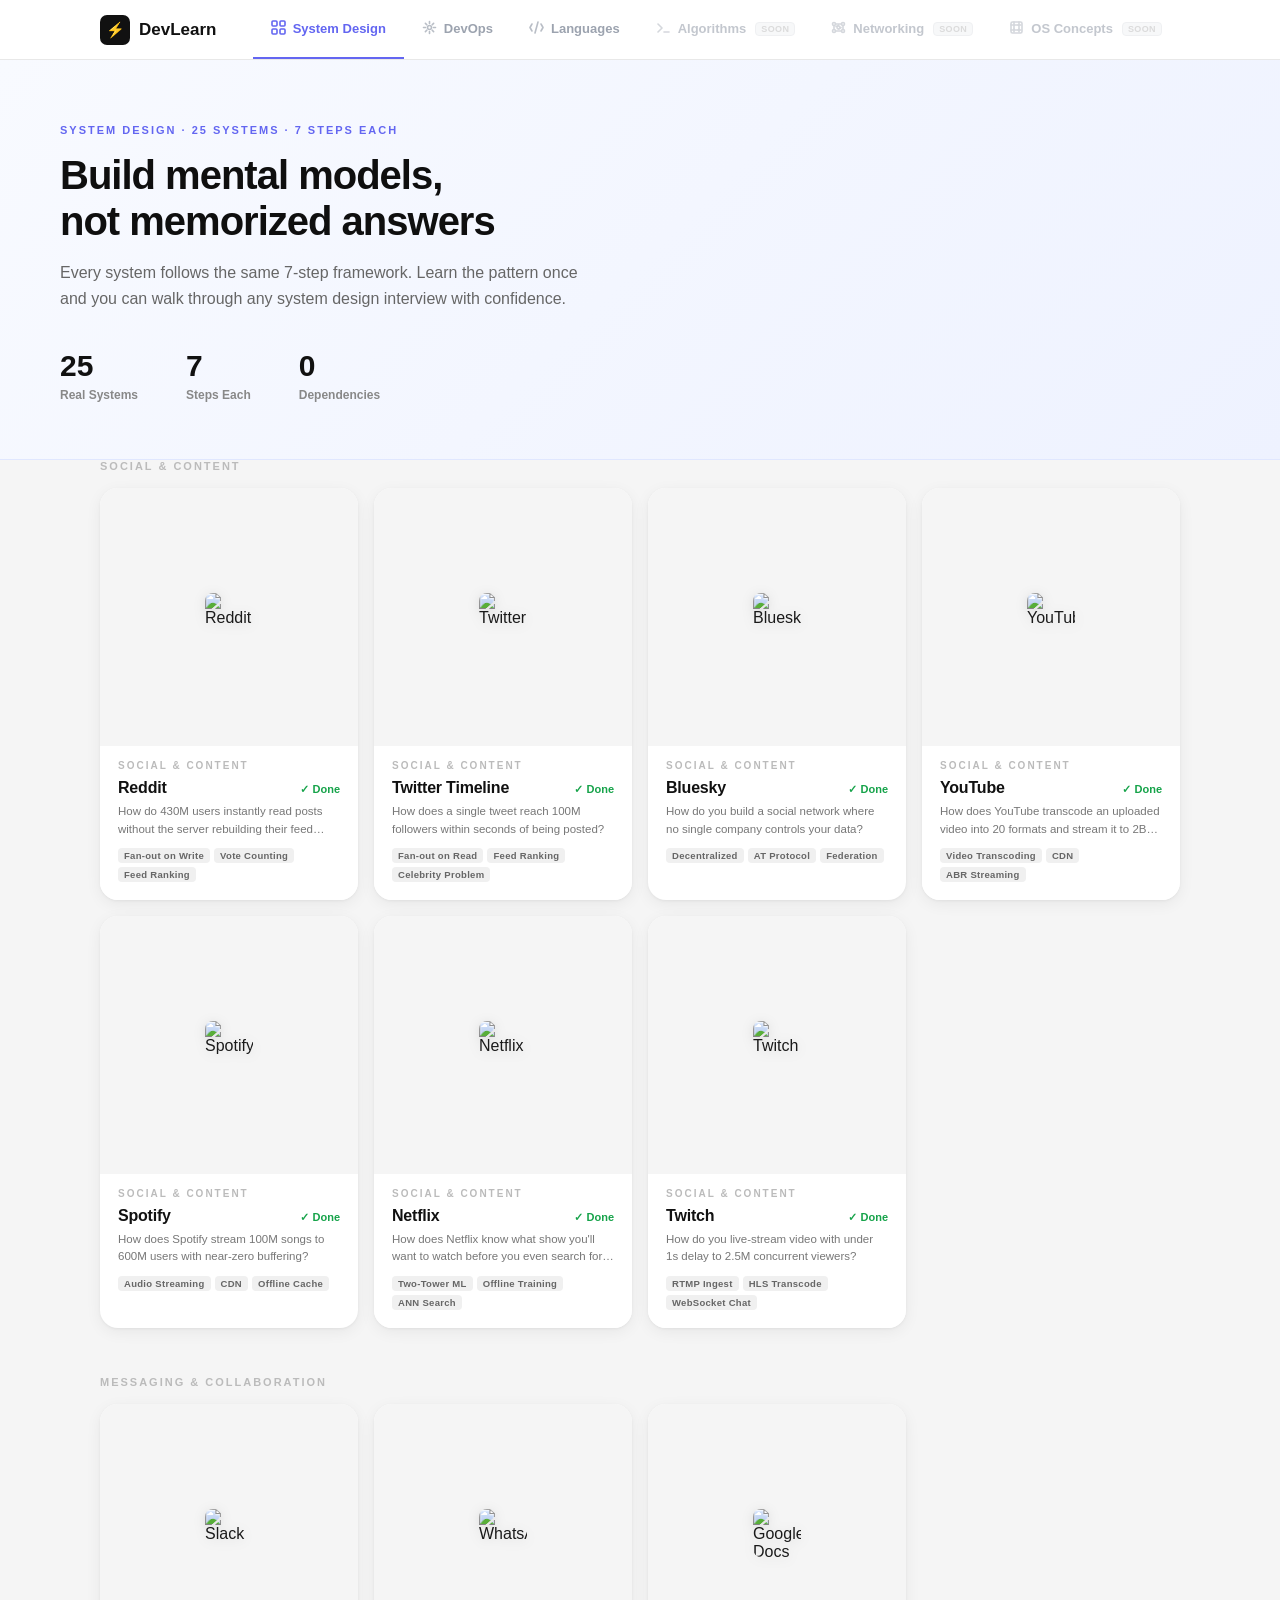
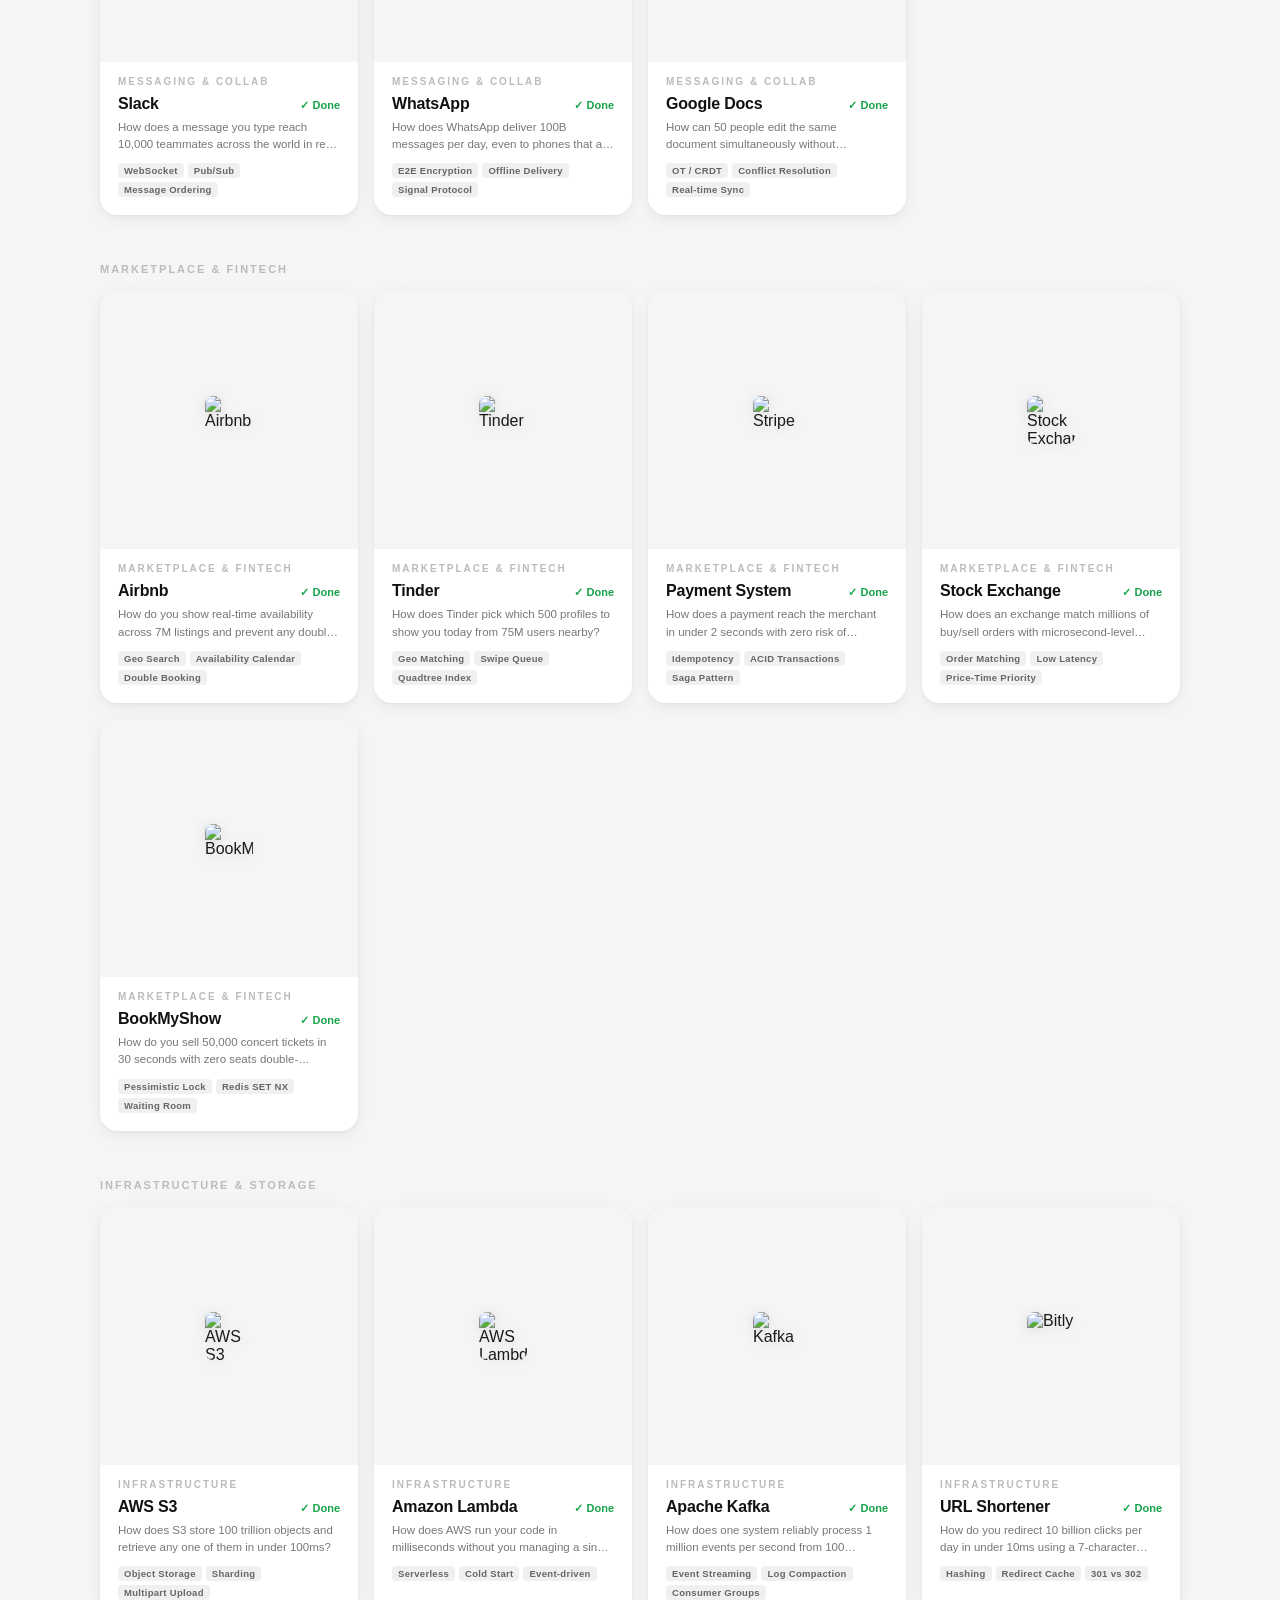
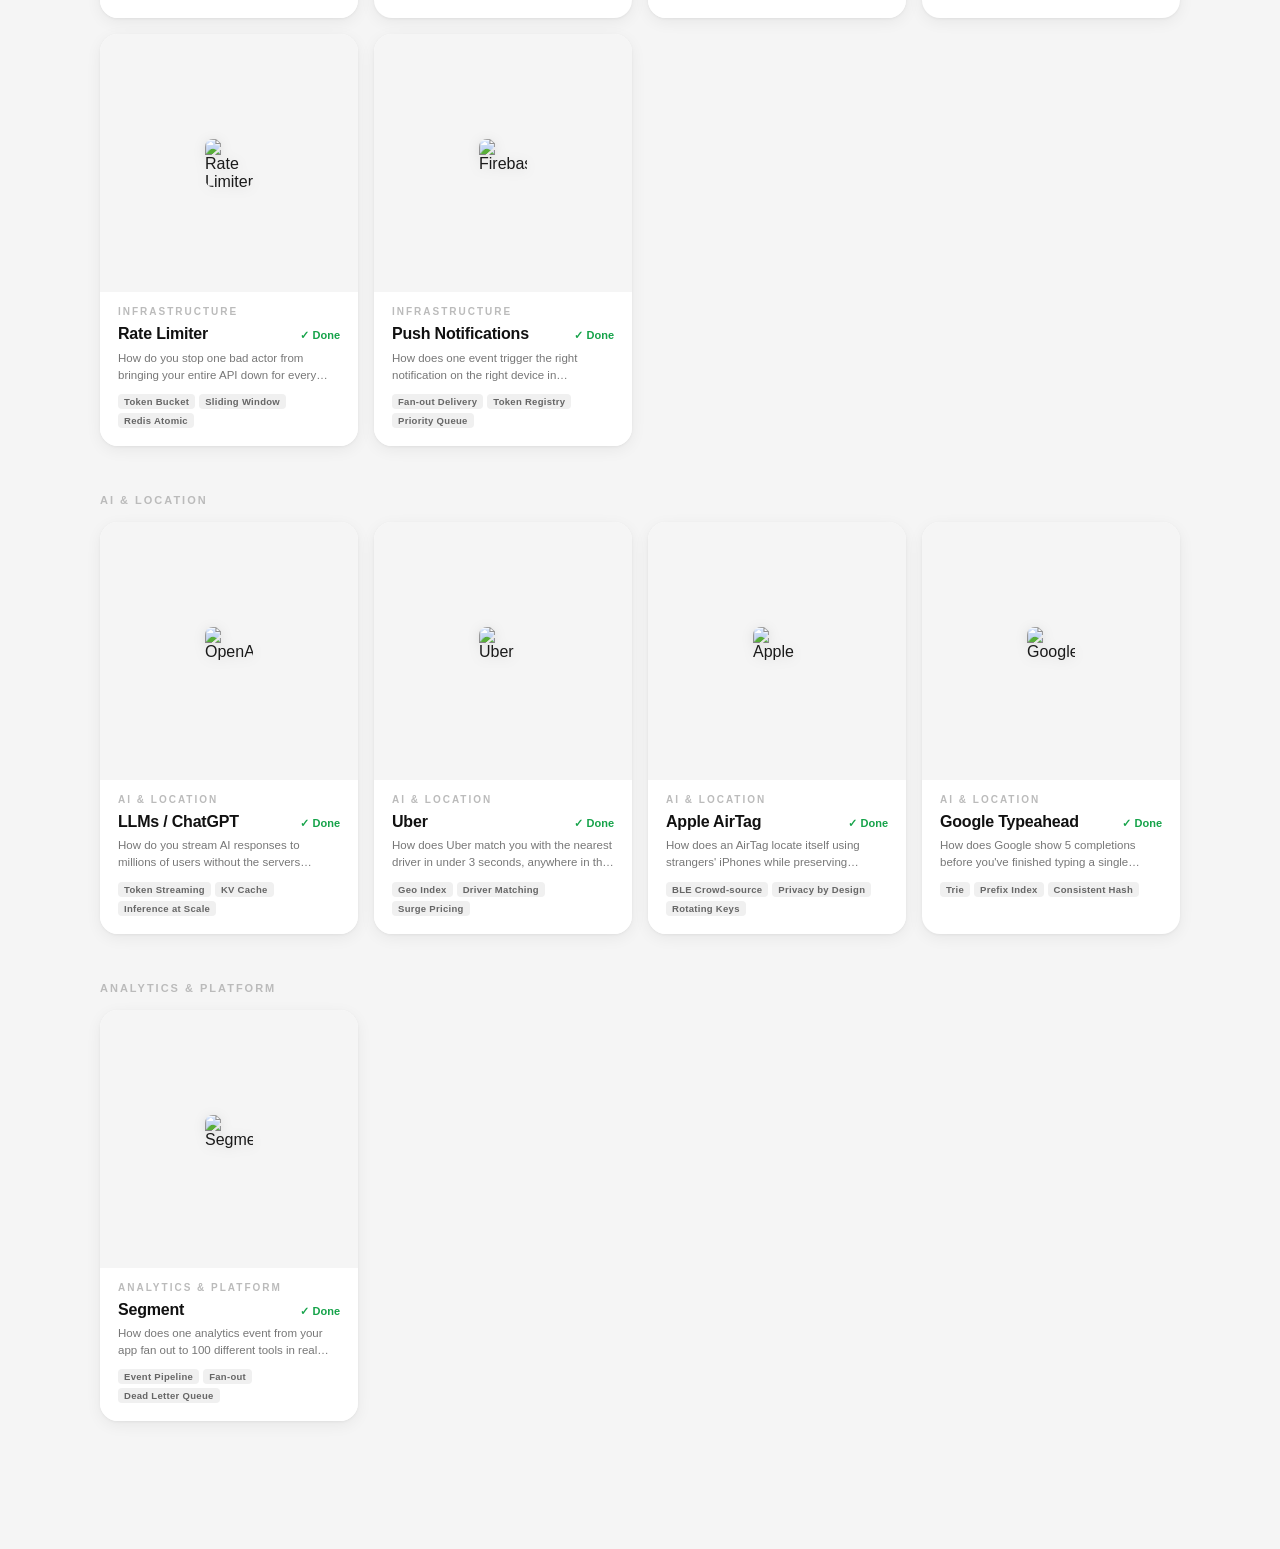
==== commit e2a71769: "Add Languages tab with comprehensive Rust course (12 + 5 steps) New section: - Languages nav tab (co" ====
--- a/index.html
+++ b/index.html
@@ -31,6 +31,14 @@
           </svg>
         </span>
         DevOps
+      </a>
+      <a class="nav-link" data-section="languages" onclick="showSection('languages')">
+        <span class="nav-tab-icon">
+          <svg width="15" height="15" viewBox="0 0 15 15" fill="none" stroke="currentColor" stroke-width="1.6" stroke-linecap="round" stroke-linejoin="round">
+            <polyline points="3,4 1,7.5 3,11"/><polyline points="12,4 14,7.5 12,11"/><line x1="9" y1="2" x2="6" y2="13"/>
+          </svg>
+        </span>
+        Languages
       </a>
       <a class="nav-link soon">
         <span class="nav-tab-icon">
@@ -562,6 +570,47 @@
   </div>
 </div>
 
+<!-- ══════════════ LANGUAGES PAGE ══════════════ -->
+<div id="languages-page" style="display:none;">
+  <div class="hero" style="background:linear-gradient(135deg,#1c0a00 0%,#7c2d12 55%,#92400e 100%);">
+    <div class="hero-inner">
+      <div class="hero-eyebrow" style="color:#fde68a;letter-spacing:2px;">LANGUAGES · SYSTEMS PROGRAMMING</div>
+      <h1 class="hero-title" style="color:#fff7ed;">Write code that doesn't lie.<br>Learn the language that proves it.</h1>
+      <p class="hero-sub" style="color:#fdba74;">From ownership to async concurrency — master Rust from first principles, with real code at every step and cross-examination Q&amp;A built in.</p>
+      <div class="hero-stats">
+        <div class="hero-stat"><span class="stat-num" style="color:#fde68a;">1</span><span class="stat-label" style="color:#fdba74;">Language</span></div>
+        <div class="hero-stat"><span class="stat-num" style="color:#fde68a;">12</span><span class="stat-label" style="color:#fdba74;">Core Steps</span></div>
+        <div class="hero-stat"><span class="stat-num" style="color:#fde68a;">+5</span><span class="stat-label" style="color:#fdba74;">Advanced</span></div>
+      </div>
+    </div>
+  </div>
+  <div class="systems-container">
+    <div class="biz-group">
+      <div class="biz-label">Systems Programming</div>
+      <div class="systems-grid">
+        <div class="system-card done" onclick="openSystem('rust')">
+          <div class="card-media" style="background:#B7410E;">
+            <svg width="52" height="52" viewBox="0 0 106 106" xmlns="http://www.w3.org/2000/svg">
+              <path fill="white" d="M53 6.5C27.3 6.5 6.5 27.3 6.5 53S27.3 99.5 53 99.5 99.5 78.7 99.5 53 78.7 6.5 53 6.5zm21.3 62.8l-3.1 1.9c-.3.2-.7.3-1 .3h-5.5c-.5 0-.9-.2-1.3-.5l-4.5-4.5H42.1l-4.5 4.5c-.4.3-.8.5-1.3.5h-5.5c-.4 0-.7-.1-1-.3l-3.1-1.9c-.7-.5-.9-1.4-.5-2.1l2.3-4c.3-.5.8-.9 1.4-.9h2.8l3.5-18.5H34c-.6 0-1.2-.4-1.4-.9L30 38.8c-.2-.8.2-1.6 1-1.8l4.2-1.2c.2-.1.5-.1.7-.1h34.2c.2 0 .5 0 .7.1l4.2 1.2c.8.2 1.2 1 1 1.8l-2.6 5.1c-.2.5-.8.9-1.4.9h-2.7l3.5 18.5h2.8c.6 0 1.1.4 1.4.9l2.3 4c.4.7.2 1.6-.5 2.1z"/>
+              <circle fill="white" cx="40" cy="58" r="4"/>
+              <circle fill="white" cx="66" cy="58" r="4"/>
+            </svg>
+          </div>
+          <div class="card-body">
+            <div class="card-cat">Systems Programming</div>
+            <div class="card-row">
+              <div class="card-name">Rust</div>
+              <div class="card-sub">✓ Done</div>
+            </div>
+            <div class="card-problem">How does Rust guarantee memory safety and fearless concurrency — without a garbage collector?</div>
+            <div class="card-tags"><span class="card-tag">Ownership</span><span class="card-tag">Borrowing</span><span class="card-tag">Zero-cost</span><span class="card-tag">Lifetimes</span></div>
+          </div>
+        </div>
+      </div>
+    </div>
+  </div>
+</div>
+
 <!-- ══════════════ DETAIL PAGE ══════════════ -->
 <div id="detail-page">
   <div class="detail-nav">
@@ -580,6 +629,7 @@
 
 
 <script src="js/data/systems.js"></script>
+<script src="js/data/languages.js"></script>
 <script src="js/data/extras.js"></script>
 <script src="js/data/problems.js"></script>
 <script src="js/app.js"></script>
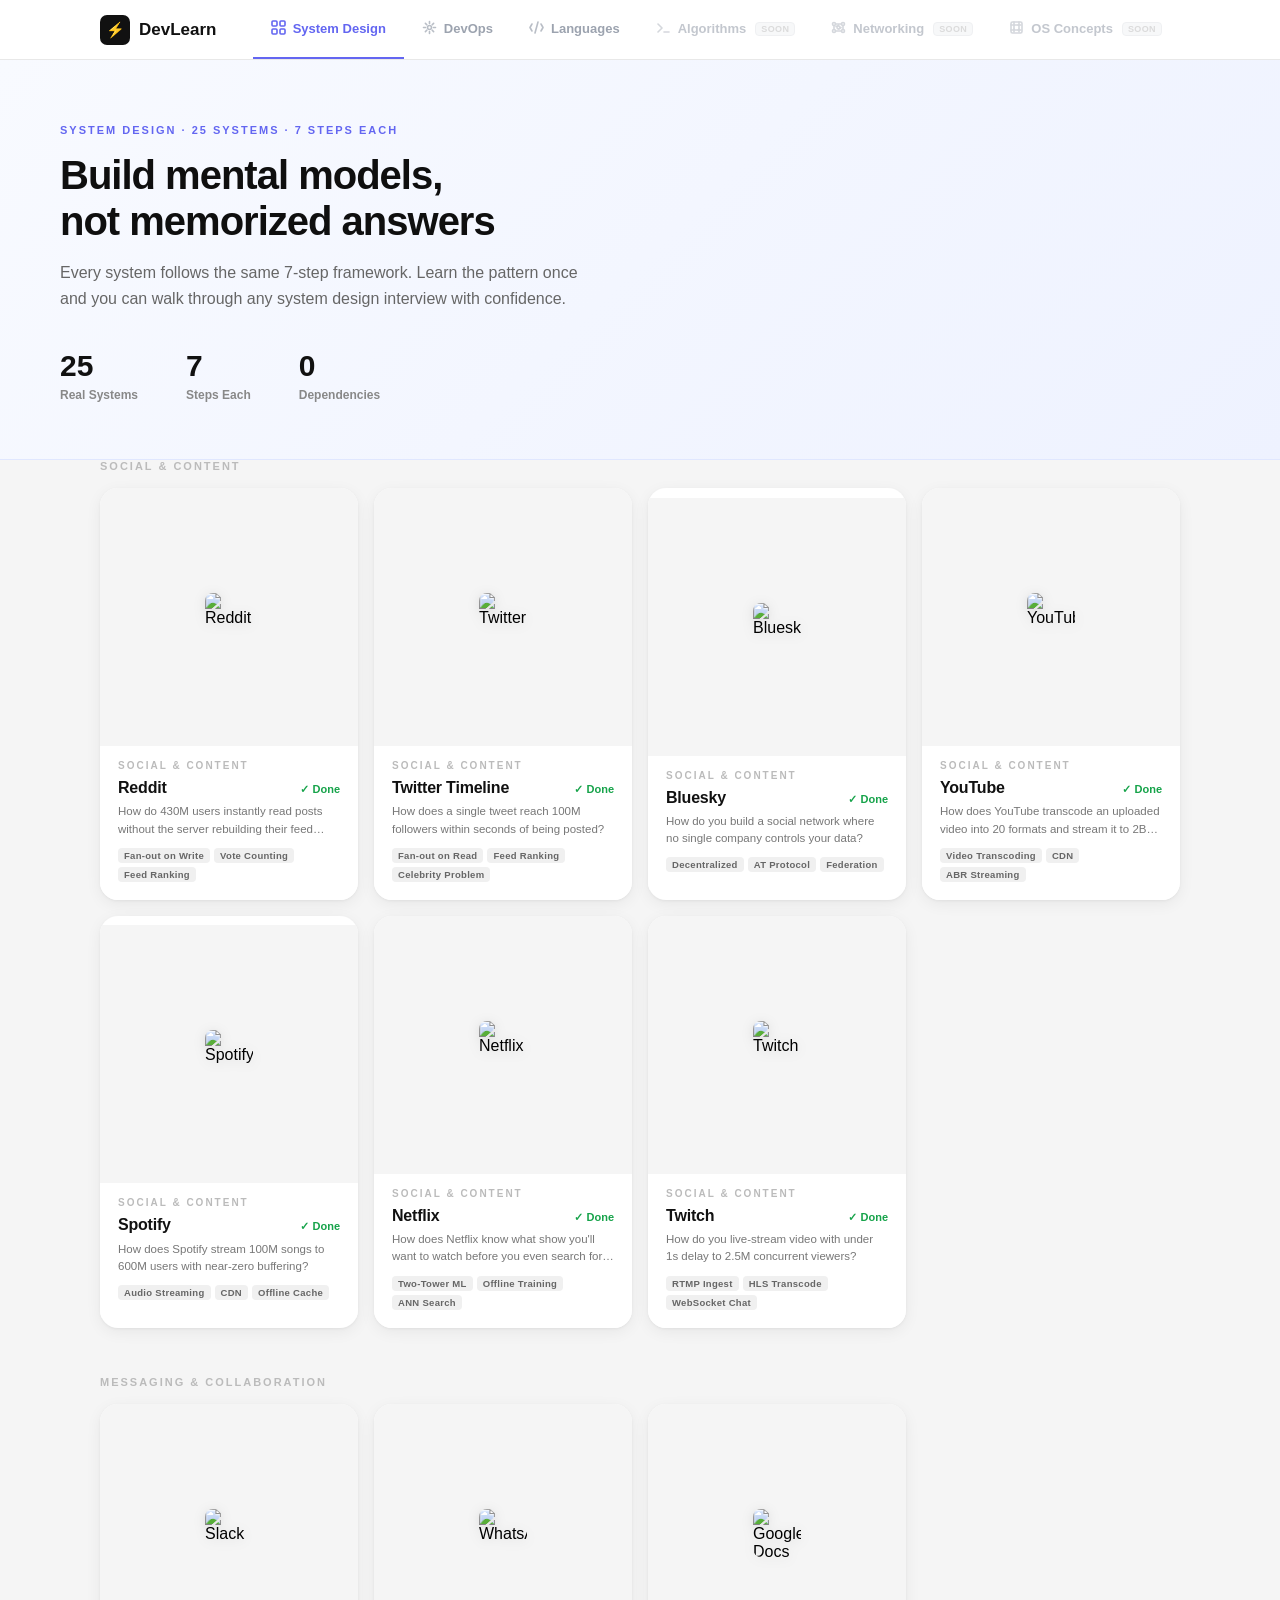
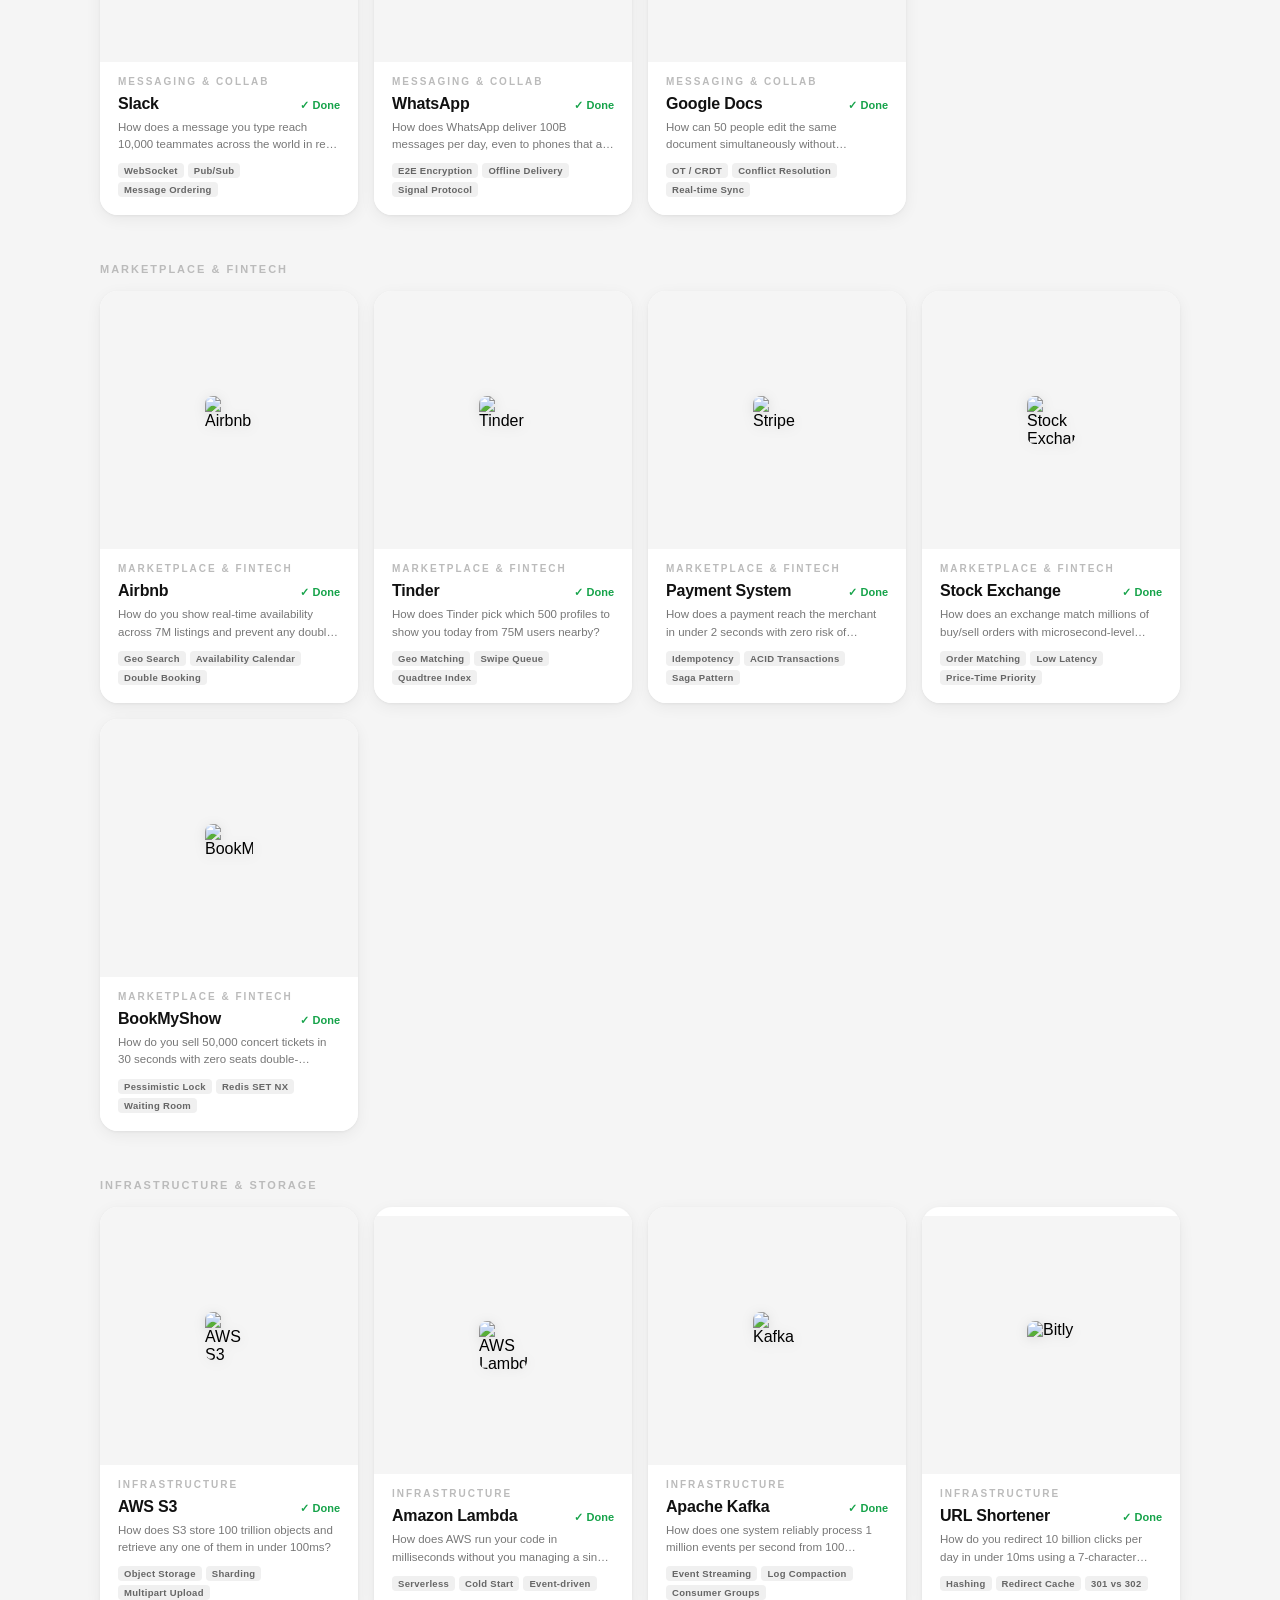
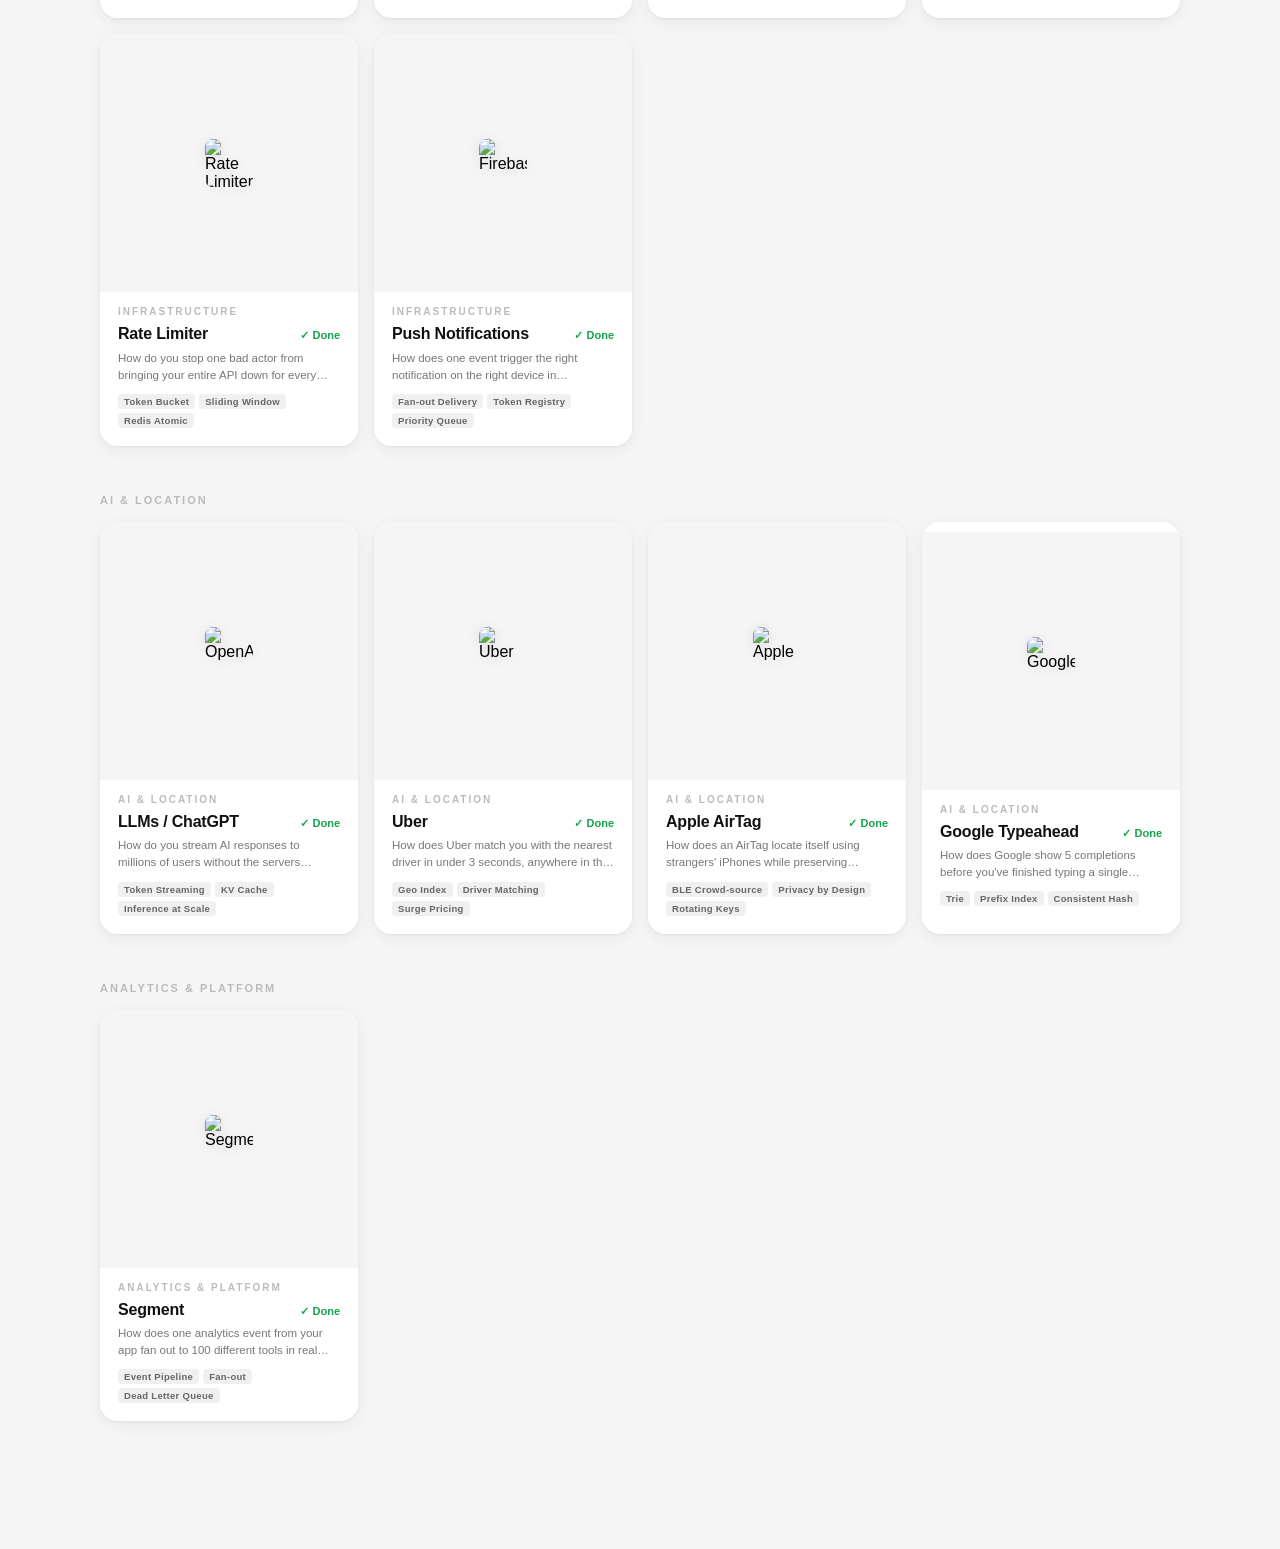
==== commit ecac6c2d: "Fix all Critical + High severity architecture issues Critical: - XSS: renderContent/renderSidebar no" ====
--- a/index.html
+++ b/index.html
@@ -4,6 +4,7 @@
 <meta charset="UTF-8">
 <meta name="viewport" content="width=device-width, initial-scale=1.0">
 <title>DevLearn — System Design</title>
+<meta name="description" content="Learn system design through 25 real-world systems, each broken down into 7 steps. Build mental models, not memorized answers.">
 <link rel="stylesheet" href="css/styles.css">
 </head>
 <body>
@@ -15,7 +16,7 @@
       DevLearn
     </a>
     <div class="nav-links">
-      <a class="nav-link active" data-section="sysdesign" onclick="showSection('sysdesign')">
+      <a class="nav-link active" data-section="sysdesign">
         <span class="nav-tab-icon">
           <svg width="15" height="15" viewBox="0 0 15 15" fill="none" stroke="currentColor" stroke-width="1.6" stroke-linecap="round" stroke-linejoin="round">
             <rect x="1" y="1" width="5" height="5" rx="1"/><rect x="9" y="1" width="5" height="5" rx="1"/>
@@ -24,7 +25,7 @@
         </span>
         System Design
       </a>
-      <a class="nav-link" data-section="devops" onclick="showSection('devops')">
+      <a class="nav-link" data-section="devops">
         <span class="nav-tab-icon">
           <svg width="15" height="15" viewBox="0 0 15 15" fill="none" stroke="currentColor" stroke-width="1.6" stroke-linecap="round" stroke-linejoin="round">
             <circle cx="7.5" cy="7.5" r="2"/><path d="M7.5 1.5v2M7.5 11.5v2M1.5 7.5h2M11.5 7.5h2M3.4 3.4l1.4 1.4M10.2 10.2l1.4 1.4M3.4 11.6l1.4-1.4M10.2 4.8l1.4-1.4"/>
@@ -32,7 +33,7 @@
         </span>
         DevOps
       </a>
-      <a class="nav-link" data-section="languages" onclick="showSection('languages')">
+      <a class="nav-link" data-section="languages">
         <span class="nav-tab-icon">
           <svg width="15" height="15" viewBox="0 0 15 15" fill="none" stroke="currentColor" stroke-width="1.6" stroke-linecap="round" stroke-linejoin="round">
             <polyline points="3,4 1,7.5 3,11"/><polyline points="12,4 14,7.5 12,11"/><line x1="9" y1="2" x2="6" y2="13"/>
@@ -97,7 +98,7 @@
       <div class="biz-label">Social &amp; Content</div>
       <div class="systems-grid">
 
-        <div class="system-card done" onclick="openSystem('reddit')">
+        <button class="system-card done" data-system-id="reddit" type="button">
           <div class="card-media" style="background:#FF4500;">
             <img src="https://www.google.com/s2/favicons?domain=reddit.com&sz=64" alt="Reddit">
           </div>
@@ -107,12 +108,12 @@
               <div class="card-name">Reddit</div>
               <div class="card-sub">✓ Done</div>
             </div>
-            <div class="card-problem">How do 430M users instantly read posts without the server rebuilding their feed each time?</div>
+            <div class="card-problem"></div>
             <div class="card-tags"><span class="card-tag">Fan-out on Write</span><span class="card-tag">Vote Counting</span><span class="card-tag">Feed Ranking</span></div>
           </div>
-        </div>
-
-        <div class="system-card done" onclick="openSystem('twitter')">
+        </button>
+
+        <button class="system-card done" data-system-id="twitter" type="button">
           <div class="card-media" style="background:#111111;">
             <img src="https://www.google.com/s2/favicons?domain=x.com&sz=64" alt="Twitter">
           </div>
@@ -122,12 +123,12 @@
               <div class="card-name">Twitter Timeline</div>
               <div class="card-sub">✓ Done</div>
             </div>
-            <div class="card-problem">How does a single tweet reach 100M followers within seconds of being posted?</div>
+            <div class="card-problem"></div>
             <div class="card-tags"><span class="card-tag">Fan-out on Read</span><span class="card-tag">Feed Ranking</span><span class="card-tag">Celebrity Problem</span></div>
           </div>
-        </div>
-
-        <div class="system-card done" onclick="openSystem('bluesky')">
+        </button>
+
+        <button class="system-card done" data-system-id="bluesky" type="button">
           <div class="card-media" style="background:#0085FF;">
             <img src="https://www.google.com/s2/favicons?domain=bsky.app&sz=64" alt="Bluesky">
           </div>
@@ -137,12 +138,12 @@
               <div class="card-name">Bluesky</div>
               <div class="card-sub">✓ Done</div>
             </div>
-            <div class="card-problem">How do you build a social network where no single company controls your data?</div>
+            <div class="card-problem"></div>
             <div class="card-tags"><span class="card-tag">Decentralized</span><span class="card-tag">AT Protocol</span><span class="card-tag">Federation</span></div>
           </div>
-        </div>
-
-        <div class="system-card done" onclick="openSystem('youtube')">
+        </button>
+
+        <button class="system-card done" data-system-id="youtube" type="button">
           <div class="card-media" style="background:#FF0000;">
             <img src="https://www.google.com/s2/favicons?domain=youtube.com&sz=64" alt="YouTube">
           </div>
@@ -152,12 +153,12 @@
               <div class="card-name">YouTube</div>
               <div class="card-sub">✓ Done</div>
             </div>
-            <div class="card-problem">How does YouTube transcode an uploaded video into 20 formats and stream it to 2B users?</div>
+            <div class="card-problem"></div>
             <div class="card-tags"><span class="card-tag">Video Transcoding</span><span class="card-tag">CDN</span><span class="card-tag">ABR Streaming</span></div>
           </div>
-        </div>
-
-        <div class="system-card done" onclick="openSystem('spotify')">
+        </button>
+
+        <button class="system-card done" data-system-id="spotify" type="button">
           <div class="card-media" style="background:#1DB954;">
             <img src="https://www.google.com/s2/favicons?domain=spotify.com&sz=64" alt="Spotify">
           </div>
@@ -167,12 +168,12 @@
               <div class="card-name">Spotify</div>
               <div class="card-sub">✓ Done</div>
             </div>
-            <div class="card-problem">How does Spotify stream 100M songs to 600M users with near-zero buffering?</div>
+            <div class="card-problem"></div>
             <div class="card-tags"><span class="card-tag">Audio Streaming</span><span class="card-tag">CDN</span><span class="card-tag">Offline Cache</span></div>
           </div>
-        </div>
-
-        <div class="system-card done" onclick="openSystem('netflix')">
+        </button>
+
+        <button class="system-card done" data-system-id="netflix" type="button">
           <div class="card-media" style="background:#E50914;">
             <img src="https://www.google.com/s2/favicons?domain=netflix.com&sz=64" alt="Netflix">
           </div>
@@ -182,12 +183,12 @@
               <div class="card-name">Netflix</div>
               <div class="card-sub">✓ Done</div>
             </div>
-            <div class="card-problem">How does Netflix know what show you'll want to watch before you even search for it?</div>
+            <div class="card-problem"></div>
             <div class="card-tags"><span class="card-tag">Two-Tower ML</span><span class="card-tag">Offline Training</span><span class="card-tag">ANN Search</span></div>
           </div>
-        </div>
-
-        <div class="system-card done" onclick="openSystem('twitch')">
+        </button>
+
+        <button class="system-card done" data-system-id="twitch" type="button">
           <div class="card-media" style="background:#9146FF;">
             <img src="https://www.google.com/s2/favicons?domain=twitch.tv&sz=64" alt="Twitch">
           </div>
@@ -197,10 +198,10 @@
               <div class="card-name">Twitch</div>
               <div class="card-sub">✓ Done</div>
             </div>
-            <div class="card-problem">How do you live-stream video with under 1s delay to 2.5M concurrent viewers?</div>
+            <div class="card-problem"></div>
             <div class="card-tags"><span class="card-tag">RTMP Ingest</span><span class="card-tag">HLS Transcode</span><span class="card-tag">WebSocket Chat</span></div>
           </div>
-        </div>
+        </button>
 
       </div>
     </div>
@@ -210,7 +211,7 @@
       <div class="biz-label">Messaging &amp; Collaboration</div>
       <div class="systems-grid">
 
-        <div class="system-card done" onclick="openSystem('slack')">
+        <button class="system-card done" data-system-id="slack" type="button">
           <div class="card-media" style="background:#4A154B;">
             <img src="https://www.google.com/s2/favicons?domain=slack.com&sz=64" alt="Slack">
           </div>
@@ -220,12 +221,12 @@
               <div class="card-name">Slack</div>
               <div class="card-sub">✓ Done</div>
             </div>
-            <div class="card-problem">How does a message you type reach 10,000 teammates across the world in real time?</div>
+            <div class="card-problem"></div>
             <div class="card-tags"><span class="card-tag">WebSocket</span><span class="card-tag">Pub/Sub</span><span class="card-tag">Message Ordering</span></div>
           </div>
-        </div>
-
-        <div class="system-card done" onclick="openSystem('whatsapp')">
+        </button>
+
+        <button class="system-card done" data-system-id="whatsapp" type="button">
           <div class="card-media" style="background:#25D366;">
             <img src="https://www.google.com/s2/favicons?domain=whatsapp.com&sz=64" alt="WhatsApp">
           </div>
@@ -235,12 +236,12 @@
               <div class="card-name">WhatsApp</div>
               <div class="card-sub">✓ Done</div>
             </div>
-            <div class="card-problem">How does WhatsApp deliver 100B messages per day, even to phones that are offline?</div>
+            <div class="card-problem"></div>
             <div class="card-tags"><span class="card-tag">E2E Encryption</span><span class="card-tag">Offline Delivery</span><span class="card-tag">Signal Protocol</span></div>
           </div>
-        </div>
-
-        <div class="system-card done" onclick="openSystem('googledocs')">
+        </button>
+
+        <button class="system-card done" data-system-id="googledocs" type="button">
           <div class="card-media" style="background:#1A73E8;">
             <img src="https://www.google.com/s2/favicons?domain=docs.google.com&sz=64" alt="Google Docs">
           </div>
@@ -250,10 +251,10 @@
               <div class="card-name">Google Docs</div>
               <div class="card-sub">✓ Done</div>
             </div>
-            <div class="card-problem">How can 50 people edit the same document simultaneously without overwriting each other?</div>
+            <div class="card-problem"></div>
             <div class="card-tags"><span class="card-tag">OT / CRDT</span><span class="card-tag">Conflict Resolution</span><span class="card-tag">Real-time Sync</span></div>
           </div>
-        </div>
+        </button>
 
       </div>
     </div>
@@ -263,7 +264,7 @@
       <div class="biz-label">Marketplace &amp; Fintech</div>
       <div class="systems-grid">
 
-        <div class="system-card done" onclick="openSystem('airbnb')">
+        <button class="system-card done" data-system-id="airbnb" type="button">
           <div class="card-media" style="background:#FF5A5F;">
             <img src="https://www.google.com/s2/favicons?domain=airbnb.com&sz=64" alt="Airbnb">
           </div>
@@ -273,12 +274,12 @@
               <div class="card-name">Airbnb</div>
               <div class="card-sub">✓ Done</div>
             </div>
-            <div class="card-problem">How do you show real-time availability across 7M listings and prevent any double-booking?</div>
+            <div class="card-problem"></div>
             <div class="card-tags"><span class="card-tag">Geo Search</span><span class="card-tag">Availability Calendar</span><span class="card-tag">Double Booking</span></div>
           </div>
-        </div>
-
-        <div class="system-card done" onclick="openSystem('tinder')">
+        </button>
+
+        <button class="system-card done" data-system-id="tinder" type="button">
           <div class="card-media" style="background:#FE3C72;">
             <img src="https://www.google.com/s2/favicons?domain=tinder.com&sz=64" alt="Tinder">
           </div>
@@ -288,12 +289,12 @@
               <div class="card-name">Tinder</div>
               <div class="card-sub">✓ Done</div>
             </div>
-            <div class="card-problem">How does Tinder pick which 500 profiles to show you today from 75M users nearby?</div>
+            <div class="card-problem"></div>
             <div class="card-tags"><span class="card-tag">Geo Matching</span><span class="card-tag">Swipe Queue</span><span class="card-tag">Quadtree Index</span></div>
           </div>
-        </div>
-
-        <div class="system-card done" onclick="openSystem('payment')">
+        </button>
+
+        <button class="system-card done" data-system-id="payment" type="button">
           <div class="card-media" style="background:#635BFF;">
             <img src="https://www.google.com/s2/favicons?domain=stripe.com&sz=64" alt="Stripe">
           </div>
@@ -303,12 +304,12 @@
               <div class="card-name">Payment System</div>
               <div class="card-sub">✓ Done</div>
             </div>
-            <div class="card-problem">How does a payment reach the merchant in under 2 seconds with zero risk of charging twice?</div>
+            <div class="card-problem"></div>
             <div class="card-tags"><span class="card-tag">Idempotency</span><span class="card-tag">ACID Transactions</span><span class="card-tag">Saga Pattern</span></div>
           </div>
-        </div>
-
-        <div class="system-card done" onclick="openSystem('stockexchange')">
+        </button>
+
+        <button class="system-card done" data-system-id="stockexchange" type="button">
           <div class="card-media" style="background:#1C2951;">
             <img src="https://www.google.com/s2/favicons?domain=nyse.com&sz=64" alt="Stock Exchange">
           </div>
@@ -318,12 +319,12 @@
               <div class="card-name">Stock Exchange</div>
               <div class="card-sub">✓ Done</div>
             </div>
-            <div class="card-problem">How does an exchange match millions of buy/sell orders with microsecond-level precision?</div>
+            <div class="card-problem"></div>
             <div class="card-tags"><span class="card-tag">Order Matching</span><span class="card-tag">Low Latency</span><span class="card-tag">Price-Time Priority</span></div>
           </div>
-        </div>
-
-        <div class="system-card done" onclick="openSystem('bookmyshow')">
+        </button>
+
+        <button class="system-card done" data-system-id="bookmyshow" type="button">
           <div class="card-media" style="background:#E31837;">
             <img src="https://www.google.com/s2/favicons?domain=bookmyshow.com&sz=64" alt="BookMyShow">
           </div>
@@ -333,10 +334,10 @@
               <div class="card-name">BookMyShow</div>
               <div class="card-sub">✓ Done</div>
             </div>
-            <div class="card-problem">How do you sell 50,000 concert tickets in 30 seconds with zero seats double-booked?</div>
+            <div class="card-problem"></div>
             <div class="card-tags"><span class="card-tag">Pessimistic Lock</span><span class="card-tag">Redis SET NX</span><span class="card-tag">Waiting Room</span></div>
           </div>
-        </div>
+        </button>
 
       </div>
     </div>
@@ -346,7 +347,7 @@
       <div class="biz-label">Infrastructure &amp; Storage</div>
       <div class="systems-grid">
 
-        <div class="system-card done" onclick="openSystem('s3')">
+        <button class="system-card done" data-system-id="s3" type="button">
           <div class="card-media" style="background:#FF9900;">
             <img src="https://www.google.com/s2/favicons?domain=aws.amazon.com&sz=64" alt="AWS S3">
           </div>
@@ -356,12 +357,12 @@
               <div class="card-name">AWS S3</div>
               <div class="card-sub">✓ Done</div>
             </div>
-            <div class="card-problem">How does S3 store 100 trillion objects and retrieve any one of them in under 100ms?</div>
+            <div class="card-problem"></div>
             <div class="card-tags"><span class="card-tag">Object Storage</span><span class="card-tag">Sharding</span><span class="card-tag">Multipart Upload</span></div>
           </div>
-        </div>
-
-        <div class="system-card done" onclick="openSystem('lambda')">
+        </button>
+
+        <button class="system-card done" data-system-id="lambda" type="button">
           <div class="card-media" style="background:#232F3E;">
             <img src="https://www.google.com/s2/favicons?domain=aws.amazon.com&sz=64" alt="AWS Lambda">
           </div>
@@ -371,12 +372,12 @@
               <div class="card-name">Amazon Lambda</div>
               <div class="card-sub">✓ Done</div>
             </div>
-            <div class="card-problem">How does AWS run your code in milliseconds without you managing a single server?</div>
+            <div class="card-problem"></div>
             <div class="card-tags"><span class="card-tag">Serverless</span><span class="card-tag">Cold Start</span><span class="card-tag">Event-driven</span></div>
           </div>
-        </div>
-
-        <div class="system-card done" onclick="openSystem('kafka')">
+        </button>
+
+        <button class="system-card done" data-system-id="kafka" type="button">
           <div class="card-media" style="background:#F5A623;">
             <img src="https://www.google.com/s2/favicons?domain=confluent.io&sz=64" alt="Kafka">
           </div>
@@ -386,12 +387,12 @@
               <div class="card-name">Apache Kafka</div>
               <div class="card-sub">✓ Done</div>
             </div>
-            <div class="card-problem">How does one system reliably process 1 million events per second from 100 producers?</div>
+            <div class="card-problem"></div>
             <div class="card-tags"><span class="card-tag">Event Streaming</span><span class="card-tag">Log Compaction</span><span class="card-tag">Consumer Groups</span></div>
           </div>
-        </div>
-
-        <div class="system-card done" onclick="openSystem('urlshortener')">
+        </button>
+
+        <button class="system-card done" data-system-id="urlshortener" type="button">
           <div class="card-media" style="background:#EB4A1E;">
             <img src="https://www.google.com/s2/favicons?domain=bitly.com&sz=64" alt="Bitly">
           </div>
@@ -401,12 +402,12 @@
               <div class="card-name">URL Shortener</div>
               <div class="card-sub">✓ Done</div>
             </div>
-            <div class="card-problem">How do you redirect 10 billion clicks per day in under 10ms using a 7-character code?</div>
+            <div class="card-problem"></div>
             <div class="card-tags"><span class="card-tag">Hashing</span><span class="card-tag">Redirect Cache</span><span class="card-tag">301 vs 302</span></div>
           </div>
-        </div>
-
-        <div class="system-card done" onclick="openSystem('ratelimiter')">
+        </button>
+
+        <button class="system-card done" data-system-id="ratelimiter" type="button">
           <div class="card-media" style="background:#0F172A;">
             <img src="https://www.google.com/s2/favicons?domain=nginx.com&sz=64" alt="Rate Limiter">
           </div>
@@ -416,12 +417,12 @@
               <div class="card-name">Rate Limiter</div>
               <div class="card-sub">✓ Done</div>
             </div>
-            <div class="card-problem">How do you stop one bad actor from bringing your entire API down for every user?</div>
+            <div class="card-problem"></div>
             <div class="card-tags"><span class="card-tag">Token Bucket</span><span class="card-tag">Sliding Window</span><span class="card-tag">Redis Atomic</span></div>
           </div>
-        </div>
-
-        <div class="system-card done" onclick="openSystem('notifications')">
+        </button>
+
+        <button class="system-card done" data-system-id="notifications" type="button">
           <div class="card-media" style="background:#FBBC04;">
             <img src="https://www.google.com/s2/favicons?domain=firebase.google.com&sz=64" alt="Firebase">
           </div>
@@ -431,10 +432,10 @@
               <div class="card-name">Push Notifications</div>
               <div class="card-sub">✓ Done</div>
             </div>
-            <div class="card-problem">How does one event trigger the right notification on the right device in milliseconds?</div>
+            <div class="card-problem"></div>
             <div class="card-tags"><span class="card-tag">Fan-out Delivery</span><span class="card-tag">Token Registry</span><span class="card-tag">Priority Queue</span></div>
           </div>
-        </div>
+        </button>
 
       </div>
     </div>
@@ -444,7 +445,7 @@
       <div class="biz-label">AI &amp; Location</div>
       <div class="systems-grid">
 
-        <div class="system-card done" onclick="openSystem('chatgpt')">
+        <button class="system-card done" data-system-id="chatgpt" type="button">
           <div class="card-media" style="background:#10A37F;">
             <img src="https://www.google.com/s2/favicons?domain=openai.com&sz=64" alt="OpenAI">
           </div>
@@ -454,12 +455,12 @@
               <div class="card-name">LLMs / ChatGPT</div>
               <div class="card-sub">✓ Done</div>
             </div>
-            <div class="card-problem">How do you stream AI responses to millions of users without the servers collapsing?</div>
+            <div class="card-problem"></div>
             <div class="card-tags"><span class="card-tag">Token Streaming</span><span class="card-tag">KV Cache</span><span class="card-tag">Inference at Scale</span></div>
           </div>
-        </div>
-
-        <div class="system-card done" onclick="openSystem('uber')">
+        </button>
+
+        <button class="system-card done" data-system-id="uber" type="button">
           <div class="card-media" style="background:#09091A;">
             <img src="https://www.google.com/s2/favicons?domain=uber.com&sz=64" alt="Uber">
           </div>
@@ -469,12 +470,12 @@
               <div class="card-name">Uber</div>
               <div class="card-sub">✓ Done</div>
             </div>
-            <div class="card-problem">How does Uber match you with the nearest driver in under 3 seconds, anywhere in the world?</div>
+            <div class="card-problem"></div>
             <div class="card-tags"><span class="card-tag">Geo Index</span><span class="card-tag">Driver Matching</span><span class="card-tag">Surge Pricing</span></div>
           </div>
-        </div>
-
-        <div class="system-card done" onclick="openSystem('airtag')">
+        </button>
+
+        <button class="system-card done" data-system-id="airtag" type="button">
           <div class="card-media" style="background:#0071E3;">
             <img src="https://www.google.com/s2/favicons?domain=apple.com&sz=64" alt="Apple">
           </div>
@@ -484,12 +485,12 @@
               <div class="card-name">Apple AirTag</div>
               <div class="card-sub">✓ Done</div>
             </div>
-            <div class="card-problem">How does an AirTag locate itself using strangers' iPhones while preserving everyone's privacy?</div>
+            <div class="card-problem"></div>
             <div class="card-tags"><span class="card-tag">BLE Crowd-source</span><span class="card-tag">Privacy by Design</span><span class="card-tag">Rotating Keys</span></div>
           </div>
-        </div>
-
-        <div class="system-card done" onclick="openSystem('typeahead')">
+        </button>
+
+        <button class="system-card done" data-system-id="typeahead" type="button">
           <div class="card-media" style="background:#4285F4;">
             <img src="https://www.google.com/s2/favicons?domain=google.com&sz=64" alt="Google">
           </div>
@@ -499,10 +500,10 @@
               <div class="card-name">Google Typeahead</div>
               <div class="card-sub">✓ Done</div>
             </div>
-            <div class="card-problem">How does Google show 5 completions before you've finished typing a single word?</div>
+            <div class="card-problem"></div>
             <div class="card-tags"><span class="card-tag">Trie</span><span class="card-tag">Prefix Index</span><span class="card-tag">Consistent Hash</span></div>
           </div>
-        </div>
+        </button>
 
       </div>
     </div>
@@ -512,7 +513,7 @@
       <div class="biz-label">Analytics &amp; Platform</div>
       <div class="systems-grid">
 
-        <div class="system-card done" onclick="openSystem('segment')">
+        <button class="system-card done" data-system-id="segment" type="button">
           <div class="card-media" style="background:#52BD95;">
             <img src="https://www.google.com/s2/favicons?domain=segment.com&sz=64" alt="Segment">
           </div>
@@ -522,10 +523,10 @@
               <div class="card-name">Segment</div>
               <div class="card-sub">✓ Done</div>
             </div>
-            <div class="card-problem">How does one analytics event from your app fan out to 100 different tools in real time?</div>
+            <div class="card-problem"></div>
             <div class="card-tags"><span class="card-tag">Event Pipeline</span><span class="card-tag">Fan-out</span><span class="card-tag">Dead Letter Queue</span></div>
           </div>
-        </div>
+        </button>
 
       </div>
     </div>
@@ -551,7 +552,7 @@
     <div class="biz-group">
       <div class="biz-label">Container Orchestration</div>
       <div class="systems-grid">
-        <div class="system-card done" onclick="openSystem('k8s')">
+        <button class="system-card done" data-system-id="k8s" type="button">
           <div class="card-media" style="background:#326CE5;">
             <img src="https://www.google.com/s2/favicons?domain=kubernetes.io&sz=64" alt="Kubernetes">
           </div>
@@ -561,10 +562,10 @@
               <div class="card-name">Kubernetes</div>
               <div class="card-sub">✓ Done</div>
             </div>
-            <div class="card-problem">How do you run 10,000 containers across 500 servers — with zero downtime, auto-healing, and one-command deploys?</div>
+            <div class="card-problem"></div>
             <div class="card-tags"><span class="card-tag">Orchestration</span><span class="card-tag">Pods</span><span class="card-tag">Auto-scaling</span><span class="card-tag">Self-healing</span></div>
           </div>
-        </div>
+        </button>
       </div>
     </div>
   </div>
@@ -588,7 +589,7 @@
     <div class="biz-group">
       <div class="biz-label">Systems Programming</div>
       <div class="systems-grid">
-        <div class="system-card done" onclick="openSystem('rust')">
+        <button class="system-card done" data-system-id="rust" type="button">
           <div class="card-media" style="background:#B7410E;">
             <svg width="52" height="52" viewBox="0 0 106 106" xmlns="http://www.w3.org/2000/svg">
               <path fill="white" d="M53 6.5C27.3 6.5 6.5 27.3 6.5 53S27.3 99.5 53 99.5 99.5 78.7 99.5 53 78.7 6.5 53 6.5zm21.3 62.8l-3.1 1.9c-.3.2-.7.3-1 .3h-5.5c-.5 0-.9-.2-1.3-.5l-4.5-4.5H42.1l-4.5 4.5c-.4.3-.8.5-1.3.5h-5.5c-.4 0-.7-.1-1-.3l-3.1-1.9c-.7-.5-.9-1.4-.5-2.1l2.3-4c.3-.5.8-.9 1.4-.9h2.8l3.5-18.5H34c-.6 0-1.2-.4-1.4-.9L30 38.8c-.2-.8.2-1.6 1-1.8l4.2-1.2c.2-.1.5-.1.7-.1h34.2c.2 0 .5 0 .7.1l4.2 1.2c.8.2 1.2 1 1 1.8l-2.6 5.1c-.2.5-.8.9-1.4.9h-2.7l3.5 18.5h2.8c.6 0 1.1.4 1.4.9l2.3 4c.4.7.2 1.6-.5 2.1z"/>
@@ -602,19 +603,19 @@
               <div class="card-name">Rust</div>
               <div class="card-sub">✓ Done</div>
             </div>
-            <div class="card-problem">How does Rust guarantee memory safety and fearless concurrency — without a garbage collector?</div>
+            <div class="card-problem"></div>
             <div class="card-tags"><span class="card-tag">Ownership</span><span class="card-tag">Borrowing</span><span class="card-tag">Zero-cost</span><span class="card-tag">Lifetimes</span></div>
           </div>
-        </div>
+        </button>
       </div>
     </div>
   </div>
 </div>
 
 <!-- ══════════════ DETAIL PAGE ══════════════ -->
-<div id="detail-page">
+<div id="detail-page" style="display:none;">
   <div class="detail-nav">
-    <button class="back-btn" onclick="goHome()">← Back</button>
+    <button class="back-btn" id="back-btn" type="button">← Back</button>
     <div class="detail-breadcrumb">
       CS <span class="bc-sep">›</span>
       <span id="detail-section-label">System Design</span> <span class="bc-sep">›</span>
@@ -627,11 +628,6 @@
   </div>
 </div>
 
-
-<script src="js/data/systems.js"></script>
-<script src="js/data/languages.js"></script>
-<script src="js/data/extras.js"></script>
-<script src="js/data/problems.js"></script>
-<script src="js/app.js"></script>
+<script type="module" src="js/app.js"></script>
 </body>
 </html>
--- a/css/styles.css
+++ b/css/styles.css
@@ -59,6 +59,18 @@
     transition: transform 0.2s ease, box-shadow 0.2s ease;
     box-shadow: 0 1px 3px rgba(0,0,0,0.05), 0 4px 16px rgba(0,0,0,0.06);
     border: none;
+    /* Button element resets */
+    appearance: none;
+    -webkit-appearance: none;
+    font: inherit;
+    text-align: left;
+    display: block;
+    width: 100%;
+    padding: 0;
+  }
+  .system-card:focus-visible {
+    outline: 2px solid #6366f1;
+    outline-offset: 3px;
   }
   .system-card:hover {
     transform: translateY(-5px);
@@ -660,6 +672,20 @@
     transition: background 0.12s;
     border-left: 3px solid transparent;
     user-select: none;
+    /* Button element resets */
+    appearance: none;
+    -webkit-appearance: none;
+    background: transparent;
+    border-top: none;
+    border-right: none;
+    border-bottom: none;
+    font: inherit;
+    text-align: left;
+    width: 100%;
+  }
+  .sidebar-step:focus-visible {
+    outline: 2px solid #6366f1;
+    outline-offset: -2px;
   }
   .sidebar-step:hover { background: #f8f8f8; }
   .sidebar-step.active {
